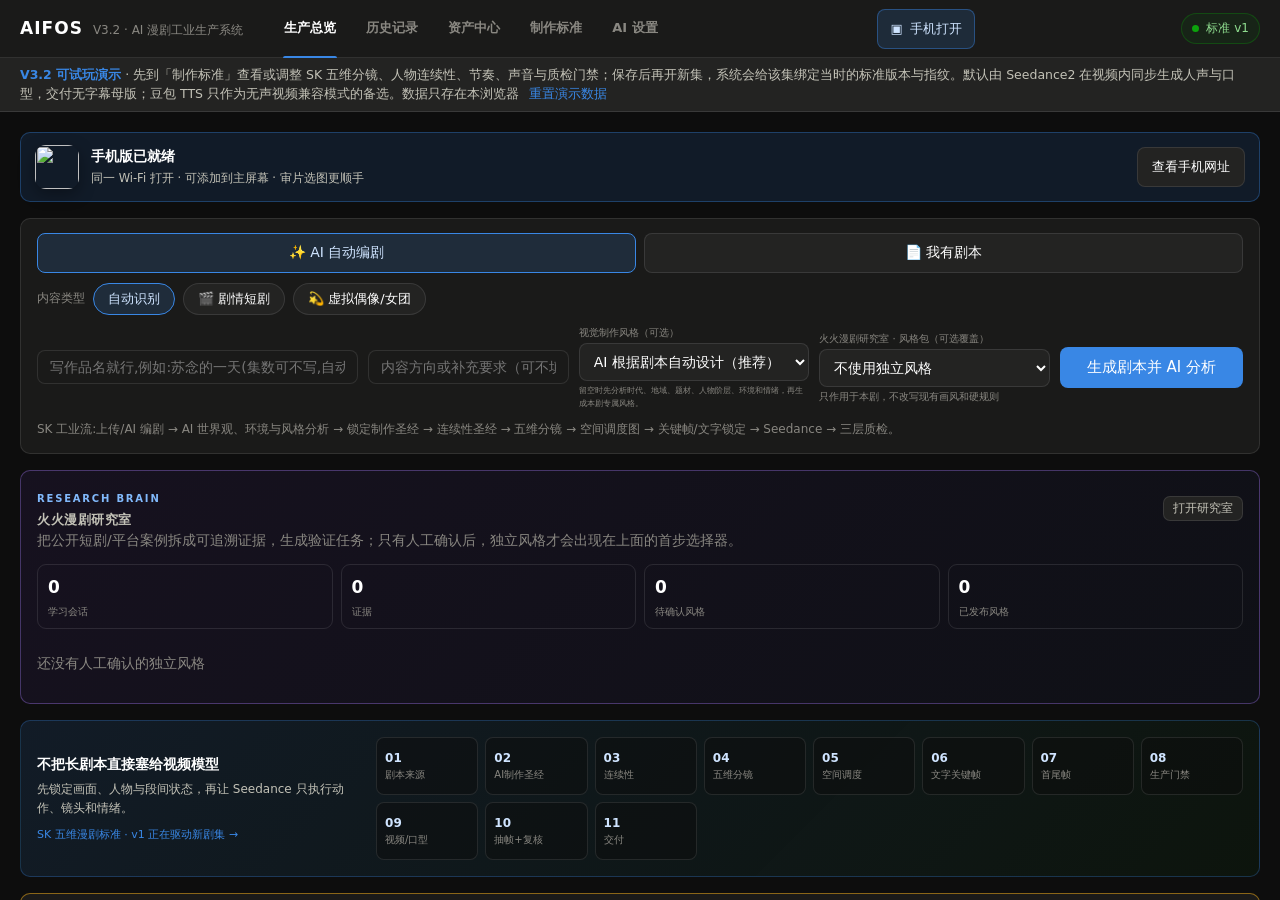
==== docs/index.html @ a2a51be8 "feat: add third Codex image channel" ====
<!DOCTYPE html>
<html lang="zh-CN">
<head>
<meta charset="utf-8">
<meta name="viewport" content="width=device-width, initial-scale=1">
<title>AIFOS V3.2 · AI 漫剧生产工作台演示</title>
<style>
/* AIFOS_DEMO_STYLE_START */
/* AIFOS V3.2 控制台 · 深色工作室主题
   色板:经 dataviz 校验的深色面板参考值
   surface #1a1a19 / page #0d0d0d / 主文字 #fff / 次要 #c3c2b7 / 弱化 #898781
   系列蓝(深色面)#3987e5;状态色 good/warning/serious/critical 固定,
   永远与图标或文字并用,不单靠颜色传义。 */

:root {
  color-scheme: dark;
  --page: #0d0d0d;
  --surface: #1a1a19;
  --surface-2: #232322;
  --surface-3: #2c2c2a;
  --ink: #ffffff;
  --ink-2: #c3c2b7;
  --ink-3: #898781;
  --hairline: rgba(255, 255, 255, 0.10);
  --grid: #2c2c2a;
  --accent: #3987e5;
  --accent-soft: rgba(57, 135, 229, 0.16);
  --good: #0ca30c;
  --warning: #fab219;
  --serious: #ec835a;
  --critical: #d03b3b;
  --radius: 10px;
  --font: system-ui, -apple-system, "Segoe UI", "PingFang SC",
          "Microsoft YaHei", sans-serif;
}

* { box-sizing: border-box; margin: 0; padding: 0; }
[hidden] { display: none !important; }
html, body { height: 100%; }
body {
  background: var(--page);
  color: var(--ink);
  font-family: var(--font);
  font-size: 14px;
  line-height: 1.55;
  display: flex;
  flex-direction: column;
}

a { color: var(--accent); text-decoration: none; }
a:hover { text-decoration: underline; }
button {
  font-family: inherit; font-size: 13px;
  background: var(--surface-2); color: var(--ink);
  border: 1px solid var(--hairline); border-radius: 8px;
  padding: 7px 14px; cursor: pointer;
}
button:hover { background: var(--surface-3); }
button.primary { background: var(--accent); border-color: transparent; }
button.primary:hover { filter: brightness(1.1); }
button:disabled { opacity: .5; cursor: not-allowed; }
input, select {
  font-family: inherit; font-size: 14px;
  background: var(--surface); color: var(--ink);
  border: 1px solid var(--hairline); border-radius: 8px;
  padding: 8px 12px;
}
input:focus { outline: 2px solid var(--accent-soft); border-color: var(--accent); }

/* ---- 顶栏 ---- */
#topbar {
  display: flex; align-items: center; justify-content: space-between;
  padding: 0 20px; height: 52px; flex: none;
  background: var(--surface);
  border-bottom: 1px solid var(--hairline);
}
.brand { display: flex; align-items: baseline; gap: 10px; color: var(--ink); }
.brand:hover { text-decoration: none; }
.brand-mark { font-weight: 700; font-size: 17px; letter-spacing: .06em; }
.brand-sub { color: var(--ink-3); font-size: 12px; }
#topbar-right { display: flex; gap: 10px; align-items: center; color: var(--ink-3); font-size: 12px; }

#app { flex: 1; min-height: 0; display: flex; flex-direction: column; }
.loading { padding: 48px; color: var(--ink-3); text-align: center; }

/* ---- 仪表盘 ---- */
.dash { padding: 20px; overflow-y: auto; display: grid; gap: 16px; }

.produce-bar {
  display: flex; gap: 10px; flex-wrap: wrap; align-items: center;
  background: var(--surface); border: 1px solid var(--hairline);
  border-radius: var(--radius); padding: 14px 16px;
}
.produce-bar input[name="sentence"] { flex: 2 1 320px; }
.produce-bar input[name="premise"] { flex: 1 1 200px; }
.style-field {
  flex: 1 1 230px; display: grid; gap: 3px; color: var(--ink-3);
  font-size: 10px;
}
.style-field select {
  width: 100%; min-height: 38px; padding: 8px 10px;
  color: var(--ink); background: var(--surface-2);
  border: 1px solid var(--hairline); border-radius: 8px;
}
.produce-bar textarea {
  width: 100%; font-family: inherit; font-size: 13px;
  background: var(--surface); color: var(--ink);
  border: 1px solid var(--hairline); border-radius: 8px;
  padding: 8px 12px; resize: vertical;
}
.produce-bar textarea:focus { outline: 2px solid var(--accent-soft); border-color: var(--accent); }

.series-import-tools {
  flex: 1 0 100%; display: grid;
  grid-template-columns: minmax(220px, 1.2fr) minmax(150px, .55fr) minmax(260px, 1fr);
  gap: 9px; align-items: center; padding: 11px;
  border: 1px solid rgba(89, 157, 255, .28); border-radius: 10px;
  background: rgba(45, 105, 190, .08);
}
.series-import-tools[hidden] { display: none; }
.series-file-picker, .series-start-field, .series-auto-field {
  display: flex; align-items: center; gap: 8px; min-height: 40px;
}
.series-file-picker {
  justify-content: center; border: 1px dashed rgba(120, 179, 255, .55);
  border-radius: 8px; color: #cfe4ff; cursor: pointer; font-weight: 700;
}
.series-file-picker:hover { background: rgba(89, 157, 255, .1); }
.series-file-picker input { position: absolute; width: 1px; height: 1px; opacity: 0; }
.series-start-field span { white-space: nowrap; color: var(--ink-2); font-size: 12px; }
.series-start-field input { min-width: 0; width: 100%; }
.series-auto-field { color: var(--ink-2); font-size: 12px; }
.series-auto-field input { width: auto; }
.series-import-tools > small { grid-column: 1 / -1; color: var(--ink-3); }

.series-queues { display: grid; gap: 12px; margin: 14px 0; }
.series-queue {
  border: 1px solid rgba(89, 157, 255, .24); border-radius: 14px;
  background: linear-gradient(135deg, rgba(31, 76, 137, .18), rgba(17, 20, 27, .96));
  padding: 16px; box-shadow: 0 12px 32px rgba(0, 0, 0, .18);
}
.series-queue-head { display: flex; justify-content: space-between; gap: 18px; align-items: start; }
.series-queue-head h2 { margin: 3px 0 4px; font-size: 18px; }
.series-queue-head p { margin: 0; color: var(--ink-2); font-size: 12px; }
.series-auto { color: var(--ink-2); font-size: 12px; display: flex; gap: 7px; align-items: center; }
.series-auto input { width: auto; }
.series-progress { height: 4px; margin: 13px 0; background: rgba(255,255,255,.08); border-radius: 9px; overflow: hidden; }
.series-progress i { display: block; height: 100%; background: linear-gradient(90deg, #438eea, #7cc7ff); }
.series-episode-strip { display: flex; gap: 8px; overflow-x: auto; padding: 2px 0 9px; }
.series-episode {
  min-width: 145px; max-width: 200px; padding: 9px 10px; border-radius: 9px;
  border: 1px solid rgba(255,255,255,.1); color: var(--ink); text-decoration: none;
  background: rgba(255,255,255,.035); display: grid; gap: 3px;
}
.series-episode span { overflow: hidden; text-overflow: ellipsis; white-space: nowrap; font-size: 12px; }
.series-episode small { color: var(--ink-3); font-size: 10px; }
.series-episode.active { border-color: rgba(78, 170, 255, .7); background: rgba(54, 131, 221, .17); }
.series-episode.done { border-color: rgba(69, 191, 118, .45); }
.series-episode.needs_attention { border-color: rgba(242, 102, 102, .62); }
.series-actions { display: flex; align-items: center; gap: 10px; flex-wrap: wrap; }
.button-link { display: inline-flex; align-items: center; text-decoration: none; }
.series-blocked { color: #ff9b9b; font-size: 12px; }

.series-preview-panel { width: min(980px, calc(100vw - 28px)); max-height: 92vh; }
.series-preview-summary { display: grid; grid-template-columns: repeat(3, 1fr); gap: 10px; margin: 12px 0; }
.series-preview-summary > div { padding: 12px; border: 1px solid var(--line); border-radius: 9px; display: grid; }
.series-preview-summary b { font-size: 20px; }
.series-preview-summary span { color: var(--ink-3); font-size: 11px; overflow: hidden; text-overflow: ellipsis; }
.series-preview-rule { color: var(--ink-2); background: rgba(52, 123, 212, .09); padding: 10px; border-radius: 8px; }
.series-import-error { color: #ffc1c1; background: rgba(190, 48, 48, .18); border: 1px solid rgba(240, 85, 85, .38); padding: 10px; border-radius: 8px; }
.series-preview-list { display: grid; gap: 8px; max-height: 48vh; overflow: auto; margin: 12px 0; }
.series-preview-item { border: 1px solid var(--line); border-radius: 9px; padding: 11px; }
.series-preview-item > div { display: flex; justify-content: space-between; gap: 10px; }
.series-preview-item p { color: var(--ink-2); margin: 7px 0; font-size: 12px; }
.series-preview-item small { color: var(--ink-3); }
.series-mode { font-size: 10px; border-radius: 99px; padding: 4px 8px; white-space: nowrap; }
.series-mode.script { color: #9fe2b8; background: rgba(44, 164, 92, .15); }
.series-mode.outline { color: #ffd69a; background: rgba(210, 133, 37, .14); }
.series-preview-actions { display: flex; justify-content: flex-end; gap: 9px; }

.queued-series-card { max-width: 820px; margin: 34px auto; padding: 28px; }
.queued-series-card h1 { margin: 8px 0; }
.queued-series-card > p { color: var(--ink-2); }
.queued-source-mode { padding: 11px; border-radius: 8px; background: rgba(50, 124, 211, .1); color: #cfe4ff; }
.queued-series-card blockquote { margin: 14px 0; padding: 13px; border-left: 3px solid var(--accent); color: var(--ink-2); background: rgba(255,255,255,.025); }
.produce-hint { width: 100%; color: var(--ink-3); font-size: 12px; }

.workflow-map {
  display: grid; grid-template-columns: minmax(220px, .75fr) 2fr; gap: 14px;
  background: linear-gradient(135deg, rgba(57, 135, 229, .12), rgba(12, 163, 12, .05));
  border: 1px solid rgba(57, 135, 229, .28); border-radius: var(--radius);
  padding: 16px;
}
.workflow-lead { display: grid; align-content: center; gap: 5px; }
.workflow-lead strong { font-size: 15px; }
.workflow-lead span { color: var(--ink-2); font-size: 12px; }
.workflow-lead a { font-size: 11px; margin-top: 3px; }
.workflow-steps { display: grid; grid-template-columns: repeat(8, minmax(78px, 1fr)); gap: 7px; }
.workflow-step {
  display: grid; align-content: center; min-height: 58px; padding: 8px;
  background: rgba(13, 13, 13, .5); border: 1px solid var(--hairline); border-radius: 8px;
}
.workflow-step b, .workflow-step em {
  color: #cfe4ff; font-size: 12px; font-style: normal; font-weight: 700;
}
.workflow-step span { color: var(--ink-3); font-size: 10px; }

.tiles { display: grid; grid-template-columns: repeat(auto-fit, minmax(150px, 1fr)); gap: 12px; }
.tile {
  background: var(--surface); border: 1px solid var(--hairline);
  border-radius: var(--radius); padding: 14px 16px;
}
.tile .label { color: var(--ink-3); font-size: 12px; }
.tile .value { font-size: 26px; font-weight: 650; margin-top: 2px; }
.tile .value small { font-size: 13px; color: var(--ink-3); font-weight: 400; }

.panel {
  background: var(--surface); border: 1px solid var(--hairline);
  border-radius: var(--radius); padding: 16px;
}
.panel h2 {
  font-size: 13px; font-weight: 600; color: var(--ink-2);
  margin-bottom: 12px; letter-spacing: .04em;
}
.grid-2 { display: grid; grid-template-columns: 1fr 1fr; gap: 16px; }
@media (max-width: 900px) { .grid-2 { grid-template-columns: 1fr; } }

table { width: 100%; border-collapse: collapse; font-variant-numeric: tabular-nums; }
th, td { text-align: left; padding: 8px 10px; border-bottom: 1px solid var(--grid); }
th { color: var(--ink-3); font-weight: 500; font-size: 12px; }
tr.clickable { cursor: pointer; }
tr.clickable:hover td { background: var(--surface-2); }
td.num, th.num { text-align: right; }

/* 状态徽章:颜色 + 文字,不单靠颜色 */
.chip {
  display: inline-flex; align-items: center; gap: 6px;
  font-size: 12px; padding: 2px 10px; border-radius: 999px;
  background: var(--surface-3); color: var(--ink-2);
  white-space: nowrap;
}
.chip::before { content: ""; width: 7px; height: 7px; border-radius: 50%; background: var(--ink-3); }
.chip.done { color: #7fd97f; } .chip.done::before { background: var(--good); }
.chip.running { color: #ffd77a; } .chip.running::before { background: var(--warning); animation: pulse 1.2s infinite; }
.chip.qc_failed { color: #ffb598; } .chip.qc_failed::before { background: var(--serious); }
.chip.failed { color: #ff9d9d; } .chip.failed::before { background: var(--critical); }
.chip.awaiting_confirm { color: #ffd77a; } .chip.awaiting_confirm::before { background: var(--warning); }
@keyframes pulse { 50% { opacity: .3; } }

/* 成本条:单色蓝阶(数量级编码) */
.bar-row { display: grid; grid-template-columns: 110px 1fr 74px; gap: 10px; align-items: center; padding: 4px 0; }
.bar-row .name { color: var(--ink-2); font-size: 12px; }
.bar-row .val { text-align: right; color: var(--ink-2); font-size: 12px; font-variant-numeric: tabular-nums; }
.bar-track { height: 14px; background: var(--surface-2); border-radius: 4px; overflow: hidden; }
.bar-fill { height: 100%; background: var(--accent); border-radius: 4px 4px 4px 4px; min-width: 2px; }

.asset-chips { display: flex; flex-wrap: wrap; gap: 8px; }
.asset-chips .chip { background: var(--surface-2); }

.log-list { max-height: 220px; overflow-y: auto; font-size: 12px; color: var(--ink-2); }
.log-list div { padding: 3px 0; border-bottom: 1px solid var(--grid); }
.log-list .lv-WARN { color: var(--warning); }
.log-list .lv-ERROR { color: var(--critical); }

.empty { color: var(--ink-3); padding: 12px 0; }

/* ---- 画布视图 ---- */
.canvas-view { flex: 1; min-height: 0; display: flex; flex-direction: column; }
.profile-strip {
  display: flex; align-items: center; gap: 8px; flex-wrap: wrap;
  padding: 8px 16px; background: rgba(57, 135, 229, .08);
  border-bottom: 1px solid rgba(57, 135, 229, .22); color: var(--ink-2); font-size: 12px;
}
.profile-strip strong { color: #cfe4ff; margin-right: 4px; }
.profile-strip span {
  padding: 2px 8px; border-radius: 999px; background: rgba(13, 13, 13, .46);
  border: 1px solid var(--hairline);
}
.canvas-toolbar {
  display: flex; align-items: center; gap: 12px; flex-wrap: wrap;
  padding: 10px 16px; background: var(--surface);
  border-bottom: 1px solid var(--hairline); flex: none;
}
.canvas-toolbar .title { font-weight: 650; font-size: 15px; }
.canvas-toolbar .spacer { flex: 1; }
.canvas-toolbar .hint { color: var(--ink-3); font-size: 12px; }
.zoom-group { display: flex; gap: 4px; }
.zoom-group button { padding: 5px 10px; font-size: 12px; }
.zoom-pct { min-width: 48px; text-align: center; color: var(--ink-2); font-size: 12px; align-self: center; }

.canvas-body {
  flex: 0 0 clamp(480px, calc(100dvh - 180px), 700px);
  height: clamp(480px, calc(100dvh - 180px), 700px);
  min-height: 0;
  display: flex;
}
#viewport {
  flex: 1; position: relative; overflow: hidden; cursor: grab;
  background-color: var(--page);
  background-image: radial-gradient(var(--grid) 1px, transparent 1px);
  background-size: 24px 24px;
  touch-action: none;
}
#viewport.panning { cursor: grabbing; }
#world { position: absolute; top: 0; left: 0; transform-origin: 0 0; }

.canvas-stage-nav {
  display: flex; align-items: center; gap: 7px; flex: none;
  padding: 8px 14px; overflow-x: auto; scrollbar-width: none;
  background: #101722; border-bottom: 1px solid rgba(95, 155, 255, .24);
}
.canvas-stage-nav[hidden] { display: none; }
.canvas-stage-nav::-webkit-scrollbar { display: none; }
.canvas-stage-nav-label {
  flex: 0 0 auto; align-self: stretch;
  display: flex; align-items: center; padding: 0 10px 0 14px;
  color: var(--ink-2); font-size: 11px; white-space: nowrap;
}
.canvas-stage-jump {
  flex: 0 0 auto; display: inline-flex; align-items: center; gap: 6px;
  min-height: 32px; padding: 5px 9px; border-color: var(--hairline);
  background: rgba(255,255,255,.025); color: var(--ink-2); font-size: 11px;
}
.canvas-stage-jump b { color: #8dbdff; font-size: 10px; }
.canvas-stage-jump span {
  min-width: 20px; padding: 1px 5px; border-radius: 999px;
  background: var(--surface-3); color: var(--ink-3); text-align: center;
}
.canvas-stage-jump.state-done { border-color: rgba(44,164,92,.38); color: #a6ebbd; }
.canvas-stage-jump.state-generating { border-color: rgba(250,178,25,.46); color: #ffe09a; }
.canvas-stage-jump.state-failed, .canvas-stage-jump.state-stopped {
  border-color: rgba(208,59,59,.44); color: #ffadad;
}

.canvas-flow-line {
  position: absolute; height: 2px; pointer-events: none;
  background: repeating-linear-gradient(90deg, rgba(95,155,255,.46) 0 10px,
    transparent 10px 18px);
}
.canvas-stage-board {
  position: absolute; width: 324px; overflow: hidden;
  background: #14181d; border: 1px solid var(--hairline);
  border-radius: 13px; box-shadow: 0 12px 30px rgba(0,0,0,.22);
  transition: border-color .16s, box-shadow .16s;
}
.canvas-stage-board::before {
  content: ""; position: absolute; left: -18px; top: 34px;
  width: 18px; height: 2px; background: rgba(95,155,255,.5);
}
.canvas-stage-board.state-done { border-color: rgba(44,164,92,.35); }
.canvas-stage-board.state-generating {
  border-color: rgba(250,178,25,.58); box-shadow: 0 0 0 2px rgba(250,178,25,.12),
    0 12px 30px rgba(0,0,0,.24);
}
.canvas-stage-board.state-failed, .canvas-stage-board.state-stopped {
  border-color: rgba(208,59,59,.52);
}
.canvas-stage-board.focused {
  border-color: #5f9bff; box-shadow: 0 0 0 3px rgba(95,155,255,.2),
    0 18px 40px rgba(0,0,0,.36);
}
.canvas-stage-board-head {
  position: relative; display: grid; grid-template-columns: 40px minmax(0,1fr) auto;
  align-items: center; gap: 9px; min-height: 68px; padding: 10px 12px;
  background: linear-gradient(135deg, rgba(57,135,229,.13), rgba(15,17,20,.5));
  border-bottom: 1px solid var(--hairline);
}
.canvas-stage-index {
  display: grid; place-items: center; width: 38px; height: 38px;
  border-radius: 10px; background: rgba(57,135,229,.16);
  color: #b8d6ff; font-weight: 750; font-size: 13px;
}
.canvas-stage-board-head h3 { margin: 0; color: var(--ink); font-size: 14px; }
.canvas-stage-board-head p {
  margin: 3px 0 0; color: var(--ink-3); font-size: 9.5px;
  white-space: nowrap; overflow: hidden; text-overflow: ellipsis;
}
.canvas-stage-state {
  padding: 3px 7px; border-radius: 999px; background: var(--surface-3);
  color: var(--ink-2); font-size: 9px; white-space: nowrap;
}
.state-done > .canvas-stage-board-head .canvas-stage-state { color: #9fe2b8; }
.state-generating > .canvas-stage-board-head .canvas-stage-state { color: #ffe09a; }
.state-failed > .canvas-stage-board-head .canvas-stage-state,
.state-stopped > .canvas-stage-board-head .canvas-stage-state { color: #ffadad; }
.canvas-stage-list { display: grid; }
.canvas-stage-item {
  width: 100%; min-height: 44px; display: grid;
  grid-template-columns: 34px minmax(0,1fr) auto; align-items: center; gap: 8px;
  margin: 0; padding: 5px 9px; border: 0; border-bottom: 1px solid var(--grid);
  border-radius: 0; background: transparent; color: inherit; text-align: left;
}
button.canvas-stage-item { cursor: pointer; }
button.canvas-stage-item:hover, button.canvas-stage-item:focus-visible {
  background: rgba(95,155,255,.09);
}
.canvas-stage-item:last-child { border-bottom: 0; }
.canvas-stage-item img, .canvas-stage-item-icon {
  width: 34px; height: 34px; border-radius: 6px; object-fit: cover;
  background: var(--surface-2);
}
.canvas-stage-item-icon {
  display: grid; place-items: center; color: var(--ink-3); font-size: 12px;
}
.canvas-stage-item-copy { min-width: 0; display: grid; gap: 2px; }
.canvas-stage-item-copy b {
  color: var(--ink); font-size: 10.5px; white-space: nowrap;
  overflow: hidden; text-overflow: ellipsis;
}
.canvas-stage-item-copy small {
  color: var(--ink-3); font-size: 8.5px; white-space: nowrap;
  overflow: hidden; text-overflow: ellipsis;
}
.canvas-stage-item-status {
  min-width: 42px; padding: 2px 5px; border-radius: 999px;
  background: var(--surface-3); color: var(--ink-3);
  font-size: 8px; text-align: center; white-space: nowrap;
}
.canvas-stage-item-status.status-done { color: #9fe2b8; }
.canvas-stage-item-status.status-generating { color: #ffe09a; }
.canvas-stage-item-status.status-failed,
.canvas-stage-item-status.status-stopped { color: #ffadad; }
.canvas-shot-zone-label {
  position: absolute; width: 320px; display: grid; gap: 3px;
  padding: 12px 14px; border-radius: 11px;
  background: rgba(57,135,229,.1); border: 1px solid rgba(57,135,229,.3);
}
.canvas-shot-zone-label b { color: #cfe4ff; font-size: 15px; }
.canvas-shot-zone-label span { color: var(--ink-3); font-size: 10px; }

.lane-label {
  position: absolute; width: 118px;
  color: var(--ink-2); font-size: 12px;
  padding: 8px 10px; background: var(--surface);
  border: 1px solid var(--hairline); border-radius: 8px;
}
.lane-label .loc { color: var(--ink); font-weight: 600; display: block; }

.shot-card {
  position: absolute; width: 220px;
  background: var(--surface); border: 1px solid var(--hairline);
  border-radius: var(--radius); overflow: hidden;
  cursor: pointer; user-select: none;
  transition: box-shadow .12s;
}
.shot-card:hover { box-shadow: 0 0 0 2px var(--accent-soft); }
.shot-card.selected { border-color: var(--accent); box-shadow: 0 0 0 2px var(--accent); }
.shot-card.qc-needs-human {
  border-color: rgba(208, 59, 59, .75);
  box-shadow: 0 0 0 2px rgba(208, 59, 59, .15);
}
.shot-card img { width: 100%; height: 124px; object-fit: cover; display: block; background: var(--surface-2); pointer-events: none; }
.shot-card .no-img { width: 100%; height: 124px; display: flex; align-items: center; justify-content: center; color: var(--ink-3); background: var(--surface-2); font-size: 12px; }
.shot-card .body { padding: 8px 10px 10px; }
.shot-card .head { display: flex; justify-content: space-between; align-items: baseline; }
.shot-card .sn { font-weight: 700; font-size: 13px; }
.shot-card .dur { color: var(--ink-3); font-size: 11px; font-variant-numeric: tabular-nums; }
.shot-card .desc {
  color: var(--ink-2); font-size: 12px; margin-top: 3px;
  display: -webkit-box; -webkit-line-clamp: 2; -webkit-box-orient: vertical; overflow: hidden;
  min-height: 2.9em;
}
.badges { display: flex; gap: 6px; margin-top: 7px; flex-wrap: wrap; }
.badge {
  font-size: 11px; padding: 1px 7px; border-radius: 5px;
  background: var(--surface-2); color: var(--ink-3);
  border: 1px solid var(--grid);
}
.badge.ok { color: #7fd97f; border-color: rgba(12,163,12,.35); }
.badge.miss { color: #ff9d9d; border-color: rgba(208,59,59,.4); }
.badge.qc { color: #ffb598; border-color: rgba(236,131,90,.4); }

/* 时间轴拆条 */
.timeline {
  display: flex; gap: 2px; padding: 8px 16px; flex: none;
  background: var(--surface); border-top: 1px solid var(--hairline);
  align-items: stretch; height: 46px;
}
.tl-seg {
  border-radius: 5px; background: var(--accent-soft);
  border: 1px solid rgba(57,135,229,.35);
  color: var(--ink-2); font-size: 11px;
  display: flex; align-items: center; justify-content: center;
  cursor: pointer; overflow: hidden; white-space: nowrap;
}
.tl-seg:hover { background: rgba(57,135,229,.3); }

/* 侧栏 */
#sidepanel {
  width: 360px; flex: none; overflow-y: auto;
  background: var(--surface); border-left: 1px solid var(--hairline);
  padding: 16px;
}
#sidepanel h3 { font-size: 15px; margin-bottom: 8px; }
#sidepanel h4 { font-size: 12px; color: var(--ink-3); margin: 14px 0 6px; font-weight: 600; letter-spacing: .04em; }
#sidepanel img.preview { width: 100%; border-radius: 8px; border: 1px solid var(--hairline); display: block; }
#sidepanel .thumbs { display: flex; gap: 8px; }
#sidepanel .thumbs figure { flex: 1; }
#sidepanel .thumbs img { width: 100%; border-radius: 6px; border: 1px solid var(--hairline); display: block; }
#sidepanel .thumbs figcaption { font-size: 11px; color: var(--ink-3); text-align: center; margin-top: 3px; }
#sidepanel .prompt {
  background: var(--surface-2); border-radius: 8px; padding: 10px;
  font-size: 12px; color: var(--ink-2); word-break: break-all;
}
#sidepanel ul.links { list-style: none; font-size: 13px; }
#sidepanel ul.links li { padding: 5px 0; border-bottom: 1px solid var(--grid); display: flex; justify-content: space-between; gap: 8px; }
#sidepanel ul.links li span:first-child { color: var(--ink-2); }
.issue { font-size: 12px; padding: 6px 8px; border-radius: 6px; margin-bottom: 6px; background: var(--surface-2); }
.issue.error { border-left: 3px solid var(--critical); }
.issue.warn { border-left: 3px solid var(--warning); }
.stage-list { list-style: none; }
.stage-list li {
  display: flex; justify-content: space-between; align-items: center;
  padding: 6px 0; border-bottom: 1px solid var(--grid); font-size: 13px;
}
.stage-list .cost { color: var(--ink-3); font-size: 12px; font-variant-numeric: tabular-nums; }
.dialogue { background: var(--surface-2); border-radius: 8px; padding: 10px; font-size: 13px; }
.dialogue b { color: var(--accent); }
.gate-list { display: grid; gap: 6px; }
.gate-item {
  display: flex; justify-content: space-between; gap: 8px;
  background: var(--surface-2); border-radius: 7px; padding: 7px 9px; font-size: 12px;
}
.gate-item.pass { border-left: 3px solid var(--good); }
.gate-item.fail { border-left: 3px solid var(--critical); }
.gate-item span { color: var(--ink-2); }
.contract-summary {
  display: grid; gap: 5px; background: rgba(57, 135, 229, .10);
  border: 1px solid rgba(57, 135, 229, .25); border-radius: 8px; padding: 10px;
  color: var(--ink-2); font-size: 12px;
}
.standard-snapshot {
  display: grid; gap: 5px; padding: 10px; border-radius: 8px;
  border: 1px solid rgba(57, 135, 229, .24); background: rgba(57, 135, 229, .08);
}
.standard-snapshot > div { display: flex; align-items: center; justify-content: space-between; gap: 8px; }
.standard-snapshot span, .standard-snapshot code, .standard-snapshot small { color: var(--ink-3); font-size: 10.5px; }
.qc-layers { display: grid; gap: 6px; }
.qc-layers div { background: var(--surface-2); border-radius: 7px; padding: 7px 9px; font-size: 12px; }
.review-link { display: inline-flex; margin-top: 8px; }
.state-box { display: grid; grid-template-columns: 1fr 1fr; gap: 7px; }
.state-box > div { background: var(--surface-2); border-radius: 7px; padding: 8px; font-size: 11px; }
.state-box b { display: block; color: var(--ink-3); margin-bottom: 3px; }
.dimension-list { display: grid; gap: 5px; }
.dimension-list li, .dimension-list > div {
  list-style: none; display: grid; grid-template-columns: 72px 1fr; gap: 7px;
  border-bottom: 1px solid var(--grid); padding: 5px 0; font-size: 12px;
}
.dialogue-part { margin-top: 5px; color: var(--ink-3); font-size: 11px; }
.dimension-list b { color: #cfe4ff; }
.dimension-list span { color: var(--ink-2); }
.text-contract {
  border-left: 3px solid var(--warning); background: rgba(250, 178, 25, .08);
  border-radius: 7px; padding: 8px 10px; color: var(--ink-2); font-size: 12px;
}

.titles-list { list-style: none; }
.titles-list li { padding: 5px 0; border-bottom: 1px solid var(--grid); font-size: 13px; }

@media (max-width: 860px) {
  #sidepanel { position: absolute; right: 0; top: 0; bottom: 0; z-index: 5; box-shadow: -8px 0 24px rgba(0,0,0,.5); }
}

/* 开工向导 */
.kind-tabs { display: flex; gap: 8px; width: 100%; align-items: center; flex-wrap: wrap; }
.kind-label { color: var(--ink-3); font-size: 12px; }
.kind-tab {
  padding: 6px 14px; font-size: 13px; border-radius: 999px;
  background: var(--surface-2); border: 1px solid var(--hairline);
}
.kind-tab.active { background: var(--accent-soft); border-color: var(--accent); color: #cfe4ff; }
.mode-tabs { display: flex; gap: 8px; width: 100%; }
.mode-tab {
  flex: 1; padding: 10px 14px; font-size: 14px;
  background: var(--surface-2); border: 1px solid var(--hairline);
}
.mode-tab.active { background: var(--accent-soft); border-color: var(--accent); color: #cfe4ff; }
.produce-bar button.primary { font-size: 15px; padding: 10px 26px; }

/* 制作进度条 */
.progress-card {
  background: var(--surface); border: 1px solid rgba(250, 178, 25, .4);
  border-radius: var(--radius); padding: 14px 16px;
}
.progress-text { font-size: 14px; margin-bottom: 10px; }
.progress-text span { color: var(--ink-2); margin-left: 10px; font-size: 13px; }
.progress-track { height: 10px; background: var(--surface-2); border-radius: 5px; overflow: hidden; }
.progress-fill {
  height: 100%; background: var(--warning); border-radius: 5px;
  transition: width .6s ease;
}

/* 剧场模式(影视站观感) */
#theater { flex: 1; min-width: 0; overflow-y: auto; overflow-x: hidden; }
.view-toggle button.active {
  background: var(--accent-soft); border-color: var(--accent); color: #cfe4ff;
}
.hero {
  position: relative; min-height: 320px;
  background-size: cover; background-position: center 20%;
  display: flex; align-items: flex-end;
}
.hero::after {
  content: ""; position: absolute; inset: 0;
  background: linear-gradient(180deg, rgba(13,13,13,.25) 0%,
    rgba(13,13,13,.55) 55%, var(--page) 96%);
}
.hero-content { position: relative; z-index: 1; padding: 30px 28px 22px; max-width: 720px; }
.hero-content h1 { font-size: 32px; letter-spacing: .02em; text-shadow: 0 2px 12px rgba(0,0,0,.6); }
.hero-meta { display: flex; gap: 8px; flex-wrap: wrap; margin: 10px 0; }
.hero-meta .chip { background: rgba(0,0,0,.45); }
.hero-logline {
  color: var(--ink-2); font-size: 14px; margin-bottom: 14px;
  display: -webkit-box; -webkit-line-clamp: 2; -webkit-box-orient: vertical; overflow: hidden;
}
.hero-actions { display: flex; gap: 10px; }
.hero-actions .primary { font-size: 15px; padding: 11px 26px; }
.button-link {
  display: inline-flex; align-items: center; justify-content: center;
  background: var(--surface-2); color: var(--ink); border: 1px solid var(--hairline);
  border-radius: 8px; padding: 9px 14px; font-size: 13px;
}
.button-link:hover { text-decoration: none; background: var(--surface-3); }
.cast-strip {
  display: flex; gap: 16px; padding: 14px 28px 4px; overflow-x: auto;
}
.cast-strip figure { margin: 0; text-align: center; flex: none; }
.cast-strip img {
  width: 64px; height: 64px; border-radius: 50%; object-fit: cover;
  border: 2px solid var(--hairline); display: block; margin: 0 auto;
  background: var(--surface-2);
}
.cast-strip figure:hover img { border-color: var(--accent); }
.cast-strip figcaption { font-size: 11px; color: var(--ink-2); margin-top: 4px; max-width: 72px; overflow: hidden; text-overflow: ellipsis; white-space: nowrap; }

/* 分镜头生产表：直播生产与完成后审阅共用同一份逐镜合同 */
.shot-production-section {
  min-width: 0; margin: 14px 0; background: var(--surface);
  border: 1px solid var(--hairline); border-radius: 12px; overflow: hidden;
}
#theater .shot-production-section { margin: 16px 28px 28px; }
.produce-main > .shot-production-section { margin-top: 0; }
.shot-production-heading {
  display: flex; align-items: center; gap: 14px; flex-wrap: wrap;
  padding: 14px 16px 10px; border-bottom: 1px solid var(--grid);
}
.shot-production-heading > div:first-child { flex: 1; min-width: 240px; }
.shot-production-heading h2 { font-size: 17px; margin: 0 0 3px; }
.shot-production-heading p { color: var(--ink-3); font-size: 11.5px; margin: 0; }
.shot-production-progress { display: flex; gap: 6px; flex-wrap: wrap; }
.shot-production-progress span {
  padding: 4px 8px; border: 1px solid var(--hairline); border-radius: 999px;
  background: var(--surface-2); color: var(--ink-2); font-size: 11px;
  font-variant-numeric: tabular-nums;
}
.shot-table-filter-label {
  display: flex; align-items: center; gap: 6px; color: var(--ink-3); font-size: 11px;
}
.shot-table-filter-label select { min-width: 132px; padding: 6px 28px 6px 9px; }
.shot-table-filter-summary {
  padding: 6px 16px; background: rgba(57, 135, 229, .06);
  color: var(--ink-3); font-size: 11px;
}
.shot-production-table-wrap {
  max-width: 100%; overflow: auto; min-height: 0; scrollbar-gutter: stable;
  -webkit-overflow-scrolling: touch;
}
.shot-production-table {
  width: 100%; min-width: 1390px; border-collapse: separate; border-spacing: 0;
  table-layout: fixed; font-size: 12px;
}
.shot-production-table caption {
  position: absolute; width: 1px; height: 1px; overflow: hidden;
  clip: rect(0 0 0 0); clip-path: inset(50%); white-space: nowrap;
}
.shot-production-table .col-sequence { width: 76px; }
.shot-production-table .col-duration { width: 92px; }
.shot-production-table .col-reference { width: 190px; }
.shot-production-table .col-frames { width: 192px; }
.shot-production-table .col-movement { width: 165px; }
.shot-production-table .col-description { width: 340px; }
.shot-production-table .col-sound { width: 235px; }
.shot-production-table .col-status { width: 150px; }
.shot-production-table th, .shot-production-table td {
  padding: 10px; vertical-align: top; border-right: 1px solid var(--grid);
  border-bottom: 1px solid var(--grid); overflow-wrap: anywhere;
}
.shot-production-table thead th {
  position: sticky; top: 0; z-index: 5; background: #202020;
  color: #d7e8ff; font-size: 11.5px; text-align: left;
}
.shot-production-table thead th:first-child { left: 0; z-index: 7; }
.storyboard-scene-row th {
  padding: 8px 12px; background: #191919; color: var(--ink);
  font-size: 12px; text-align: left; letter-spacing: .02em;
}
.storyboard-scene-row th span { color: var(--ink-3); font-weight: 400; margin-left: 8px; }
.storyboard-table-row { background: var(--surface); transition: background .12s; }
.storyboard-table-row:hover { background: rgba(57, 135, 229, .06); }
.storyboard-table-row.selected { background: rgba(57, 135, 229, .13); }
.storyboard-table-row.qc-needs-human { background: rgba(90, 22, 22, .14); }
.storyboard-table-row.qc-needs-human .storyboard-sequence {
  border-left-color: var(--critical);
}
.storyboard-table-row.qc-needs-human .storyboard-reference .storyboard-media-button {
  border-color: rgba(208, 59, 59, .72);
  box-shadow: 0 0 0 1px rgba(208, 59, 59, .18);
}
.storyboard-table-row:focus-visible { outline: 2px solid var(--accent); outline-offset: -2px; }
.storyboard-table-row[hidden], .storyboard-scene-row[hidden] { display: none !important; }
.storyboard-sequence {
  position: sticky; left: 0; z-index: 2; background: inherit; text-align: left;
  border-left: 3px solid transparent;
}
.storyboard-table-row.selected .storyboard-sequence { border-left-color: var(--accent); }
.storyboard-sequence b { display: block; color: #fff; font-size: 14px; }
.storyboard-sequence span { display: block; color: #cfe4ff; font-size: 10.5px; margin-top: 2px; }
.storyboard-sequence small { display: block; color: var(--ink-3); font-size: 9.5px; margin-top: 5px; }
.storyboard-duration b {
  display: block; font-size: 14px; color: #fff; font-variant-numeric: tabular-nums;
}
.storyboard-duration span { display: block; margin-top: 5px; color: var(--ink-3); font-size: 10px; }
.storyboard-media-button {
  display: block; width: 100%; padding: 0; overflow: hidden; position: relative;
  border: 1px solid var(--hairline); border-radius: 7px; background: #111;
  cursor: zoom-in;
}
.storyboard-media-button img {
  display: block; width: 100%; aspect-ratio: 9 / 16; object-fit: cover;
}
.shot-production-section.landscape .storyboard-media-button img { aspect-ratio: 16 / 9; }
.storyboard-media-button span {
  position: absolute; left: 4px; bottom: 4px; padding: 2px 5px;
  border-radius: 4px; background: rgba(0, 0, 0, .72); color: #fff; font-size: 9px;
}
.storyboard-media-empty {
  min-height: 118px; display: flex; flex-direction: column; align-items: center;
  justify-content: center; gap: 4px; border: 1px dashed var(--hairline);
  border-radius: 7px; background: var(--surface-2); color: var(--ink-3); text-align: center;
}
.storyboard-media-empty span { font-size: 10px; }
.storyboard-media-empty b { font-size: 10.5px; color: var(--ink-2); }
.storyboard-media-empty.state-generating { border-color: rgba(250, 178, 25, .55); }
.storyboard-media-empty.state-failed { border-color: rgba(208, 59, 59, .65); }
.shot-inline-revision { display: grid; gap: 6px; margin-top: 7px; }
.shot-revision-toggle {
  width: 100%; padding: 6px 8px; border: 1px solid rgba(57, 135, 229, .5);
  border-radius: 7px; background: var(--surface-2); color: #cfe4ff;
  font-size: 10.5px; text-align: center; cursor: pointer; list-style: none;
}
.shot-revision-toggle::-webkit-details-marker { display: none; }
.shot-inline-revision[open] .shot-revision-toggle {
  background: var(--accent-soft); border-color: var(--accent);
}
.shot-inline-revision:not([open]) .shot-revision-form { display: none; }
.shot-revision-form { display: grid; gap: 6px; }
.shot-revision-form textarea {
  width: 100%; min-width: 0; resize: vertical; box-sizing: border-box;
  padding: 7px; border: 1px solid var(--hairline); border-radius: 7px;
  background: var(--surface-2); color: var(--ink); font: inherit; line-height: 1.45;
}
.shot-revision-form select { width: 100%; min-width: 0; }
.shot-revision-actions { display: grid; grid-template-columns: 1fr; gap: 5px; }
.shot-revision-actions button { width: 100%; padding: 6px; font-size: 10.5px; }
.shot-revision-form > small, .shot-inline-revision-note {
  display: block; color: var(--ink-3); font-size: 9px; line-height: 1.45;
}
.storyboard-frame-pair { display: grid; grid-template-columns: repeat(2, minmax(0, 1fr)); gap: 6px; }
.storyboard-frame-item { min-width: 0; }
.storyboard-frame-item .frame-inline-revision { margin-top: 5px; }
.storyboard-frame-pair .storyboard-media-empty { min-height: 110px; }
#sidepanel .editable-frame-thumbs { align-items: start; }
#sidepanel .editable-frame-thumbs figure { min-width: 0; }
#sidepanel .editable-frame-thumbs .shot-revision-form {
  padding: 7px; border: 1px solid var(--hairline); border-radius: 7px;
  background: var(--surface-1);
}
.storyboard-camera { display: grid; gap: 5px; }
.storyboard-camera b { color: #cfe4ff; font-size: 13px; }
.storyboard-camera span { color: var(--ink-2); }
.storyboard-camera small { color: var(--ink-3); line-height: 1.45; }
.storyboard-description > p { color: var(--ink); line-height: 1.55; margin: 0 0 8px; }
.storyboard-cast { display: flex; align-items: center; gap: 5px; flex-wrap: wrap; }
.storyboard-cast > span {
  border: 1px solid rgba(57, 135, 229, .28); border-radius: 999px;
  padding: 2px 6px; color: #cfe4ff; background: rgba(57, 135, 229, .08); font-size: 10px;
}
.storyboard-cast small { width: 100%; color: var(--ink-3); font-size: 9.5px; }
.storyboard-cast.mismatch small { color: var(--critical); }
.storyboard-inner-persona {
  display: flex; align-items: center; gap: 5px; flex-wrap: wrap; margin-top: 6px;
}
.storyboard-inner-persona > span {
  padding: 2px 7px; border: 1px solid #8e6bc6; border-radius: 999px;
  background: rgba(100, 68, 150, .16); color: #d9c4ff; font-size: 10px;
}
.storyboard-inner-persona small {
  width: 100%; color: #b79bdc; font-size: 9.5px;
}
.storyboard-description details { margin-top: 8px; color: var(--ink-3); font-size: 10.5px; }
.storyboard-description summary { color: var(--accent); cursor: pointer; }
.storyboard-description details div { margin-top: 5px; line-height: 1.45; }
.storyboard-sound { display: grid; gap: 7px; }
.storyboard-dialogue { padding: 7px; border-radius: 7px; background: var(--surface-2); }
.storyboard-dialogue b { display: block; color: var(--accent); font-size: 10.5px; }
.storyboard-dialogue span { display: block; margin-top: 3px; color: var(--ink); line-height: 1.45; }
.storyboard-no-dialogue { color: var(--ink-3); }
.storyboard-sound dl { display: grid; gap: 4px; margin: 0; }
.storyboard-sound dl > div { display: grid; grid-template-columns: 34px 1fr; gap: 5px; }
.storyboard-sound dt { color: var(--ink-3); }
.storyboard-sound dd { color: var(--ink-2); margin: 0; line-height: 1.4; }
.storyboard-status-stack { display: grid; gap: 5px; }
.storyboard-status {
  display: inline-flex; width: fit-content; max-width: 100%; padding: 2px 6px;
  border: 1px solid var(--grid); border-radius: 5px; color: var(--ink-3); font-size: 10px;
}
.storyboard-status.state-done, .storyboard-status.state-reused {
  color: #8de18d; border-color: rgba(12, 163, 12, .35);
}
.storyboard-status.state-generating {
  color: #ffd36a; border-color: rgba(250, 178, 25, .4);
}
.storyboard-status.state-retrying {
  color: #ffd36a; border-color: rgba(250, 178, 25, .4);
}
.storyboard-status.state-awaiting_human {
  color: #ff9d9d; border-color: rgba(208, 59, 59, .55);
}
.storyboard-status.state-failed { color: #ff9d9d; border-color: rgba(208, 59, 59, .45); }
.storyboard-status-stack button { width: 100%; padding: 6px 7px; font-size: 10.5px; }
.asset-production-details {
  margin: 0 0 14px; border: 1px solid var(--hairline); border-radius: 10px;
  background: var(--surface); overflow: hidden;
}
.asset-production-details > summary {
  padding: 11px 14px; cursor: pointer; color: #cfe4ff; font-size: 12px;
}
.asset-production-details > .plan-board { margin: 0; border: 0; border-top: 1px solid var(--grid); }

/* ---------- 全流程生产表：对象、参考图、产物、状态和干预入口 ---------- */
.production-ledger {
  min-width: 0; margin: 0 0 14px; background: var(--surface);
  border: 1px solid var(--hairline); border-radius: 12px; overflow: hidden;
}
.produce-main > .production-ledger { margin-top: 0; }
#theater .production-ledger { margin: 16px 28px 14px; }
.production-ledger-heading {
  display: flex; align-items: flex-start; justify-content: space-between;
  gap: 12px; padding: 14px 16px 10px; border-bottom: 1px solid var(--grid);
}
.production-ledger-heading h2 { margin: 0 0 3px; font-size: 17px; }
.production-ledger-heading p { margin: 0; color: var(--ink-3); font-size: 11.5px; }
.production-ledger-current {
  flex: none; padding: 5px 9px; border: 1px solid rgba(250, 178, 25, .4);
  border-radius: 999px; background: rgba(250, 178, 25, .1);
  color: #ffd77a; font-size: 11px; white-space: nowrap;
}
.production-ledger-current b { color: #fff0b7; }
.production-progress-panel {
  margin: 10px 16px 4px; border: 1px solid var(--hairline);
  border-radius: 10px; overflow: hidden; background: rgba(9, 12, 16, .48);
}
.production-progress-panel.is-active {
  border-color: rgba(250, 178, 25, .48);
  box-shadow: inset 3px 0 0 rgba(250, 178, 25, .72);
}
.production-progress-panel.is-idle {
  border-color: rgba(102, 121, 143, .38);
  box-shadow: inset 3px 0 0 rgba(102, 121, 143, .55);
}
.production-guidance-hero {
  display: flex; align-items: center; justify-content: space-between;
  gap: 16px; padding: 14px 16px 12px;
  border-bottom: 1px solid var(--grid);
  background: linear-gradient(110deg, rgba(57, 135, 229, .1), transparent 58%);
}
.production-guidance-hero .production-progress-state b {
  font-size: 18px; line-height: 1.25;
}
.production-guidance-hero .production-progress-state small {
  color: #9fcaff; font-weight: 650; letter-spacing: .02em;
}
.production-guidance-channel {
  flex: none; display: grid; gap: 3px; min-width: 104px; padding: 8px 11px;
  border: 1px solid var(--hairline); border-radius: 8px;
  background: rgba(0, 0, 0, .18); text-align: right;
}
.production-guidance-channel small { color: var(--ink-3); font-size: 9.5px; }
.production-guidance-channel b {
  color: #dcecff; font-size: 12px; font-variant-numeric: tabular-nums;
}
.production-guidance-reason {
  display: grid; grid-template-columns: 118px minmax(0, 1fr);
  gap: 12px; align-items: start; padding: 11px 16px;
  border-bottom: 1px solid var(--grid); background: rgba(250, 178, 25, .045);
}
.production-guidance-reason b { color: #ffd77a; font-size: 11px; }
.production-guidance-reason p {
  margin: 0; color: var(--ink-2); font-size: 11px; line-height: 1.55;
}
.production-stage-chain {
  display: grid; grid-template-columns: repeat(5, minmax(90px, 1fr));
  margin: 0; padding: 13px 16px; list-style: none;
  border-bottom: 1px solid var(--grid);
}
.production-stage-chain li {
  position: relative; display: grid; grid-template-columns: 25px minmax(0, 1fr);
  gap: 7px; align-items: center; min-width: 0; padding-right: 24px;
}
.production-stage-chain li:last-child { padding-right: 0; }
.production-stage-icon {
  display: grid; place-items: center; width: 24px; height: 24px;
  border: 1px solid var(--hairline); border-radius: 50%;
  background: var(--surface-2); color: var(--ink-3); font-size: 10px; font-weight: 800;
}
.production-stage-chain li > div { display: grid; min-width: 0; gap: 2px; }
.production-stage-chain b {
  overflow: hidden; color: var(--ink-2); font-size: 10.5px;
  text-overflow: ellipsis; white-space: nowrap;
}
.production-stage-chain small {
  color: var(--ink-3); font-size: 9px; font-variant-numeric: tabular-nums;
}
.production-stage-arrow {
  position: absolute; right: 7px; color: #556579; font-style: normal; font-size: 13px;
}
.production-stage-chain .stage-complete .production-stage-icon {
  border-color: rgba(48, 184, 112, .45); background: rgba(48, 184, 112, .12);
  color: #8de1ae;
}
.production-stage-chain .stage-active .production-stage-icon {
  border-color: rgba(250, 178, 25, .58); background: rgba(250, 178, 25, .12);
  color: #ffd77a; box-shadow: 0 0 0 3px rgba(250, 178, 25, .07);
}
.production-stage-chain .stage-attention .production-stage-icon {
  border-color: rgba(208, 59, 59, .62); background: rgba(208, 59, 59, .15);
  color: #ff9d9d;
}
.production-stage-chain .stage-blocked { opacity: .62; }
.production-stage-note {
  display: flex; gap: 9px; align-items: baseline; padding: 8px 16px;
  border-bottom: 1px solid var(--grid); background: rgba(102, 121, 143, .055);
  color: var(--ink-3); font-size: 9.5px; line-height: 1.45;
}
.production-stage-note b { flex: none; color: #b5c6da; }
.production-guidance-next {
  display: grid; grid-template-columns: minmax(150px, .65fr) minmax(260px, 1.35fr);
  gap: 10px 16px; align-items: center; padding: 13px 16px;
  border-bottom: 1px solid var(--grid); background: rgba(57, 135, 229, .055);
}
.production-guidance-next > div:first-child { display: grid; gap: 3px; }
.production-guidance-next > div:first-child small {
  color: #9fcaff; font-size: 9.5px; font-weight: 650;
}
.production-guidance-next > div:first-child b { color: #fff; font-size: 12px; }
.production-guidance-actions { display: flex; justify-content: flex-end; gap: 8px; }
.production-guidance-actions button {
  min-height: 38px; padding: 8px 12px; font-size: 11px; white-space: normal;
}
.production-guidance-actions .guidance-issue-action {
  border-color: rgba(208, 59, 59, .55); background: rgba(90, 22, 22, .25);
  color: #ffb4b4;
}
.production-guidance-safety {
  grid-column: 1 / -1; color: var(--ink-3); font-size: 9.5px; text-align: right;
}
.production-progress-head {
  display: grid; grid-template-columns: minmax(0, 1fr) minmax(210px, 30%);
  gap: 16px; align-items: center; padding: 12px;
  border-bottom: 1px solid var(--grid);
}
.production-progress-state {
  display: flex; align-items: center; gap: 10px; min-width: 0;
}
.production-progress-state > div { display: grid; gap: 3px; min-width: 0; }
.production-progress-state b { color: #fff; font-size: 14px; }
.production-progress-state small {
  color: var(--ink-3); font-size: 10.5px; line-height: 1.45;
}
.production-progress-dot {
  width: 10px; height: 10px; flex: none; border-radius: 50%;
  background: #66798f;
}
.production-progress-dot.active {
  background: var(--warning); animation: pulse 1.2s infinite;
  box-shadow: 0 0 0 4px rgba(250, 178, 25, .1);
}
.production-progress-overall { display: grid; gap: 6px; }
.production-progress-overall > span {
  display: flex; justify-content: space-between; gap: 8px;
  color: var(--ink-3); font-size: 10.5px;
}
.production-progress-overall b {
  color: var(--ink); font-variant-numeric: tabular-nums;
}
.production-progress-track {
  height: 7px; border-radius: 999px; overflow: hidden;
  background: rgba(255, 255, 255, .07);
}
.production-progress-track i {
  display: block; height: 100%; min-width: 0; border-radius: inherit;
  background: linear-gradient(90deg, #3987e5, #5ec7ff);
}
.production-progress-kpis {
  display: grid; grid-template-columns: 1.25fr repeat(4, minmax(100px, 1fr));
  border-bottom: 1px solid var(--grid);
}
.production-progress-kpis > span {
  display: grid; gap: 4px; min-width: 0; padding: 10px 12px;
  border-right: 1px solid var(--grid);
}
.production-progress-kpis > span:last-child { border-right: 0; }
.production-progress-kpis small { color: var(--ink-3); font-size: 9.5px; }
.production-progress-kpis b {
  color: #dcecff; font-size: 12px; font-variant-numeric: tabular-nums;
  overflow: hidden; text-overflow: ellipsis; white-space: nowrap;
}
.production-progress-kpis .has-failure b { color: #ff9d9d; }
.production-progress-active {
  display: grid; gap: 8px; padding: 10px 12px;
}
.production-progress-active > b { color: #cfe4ff; font-size: 10.5px; }
.production-progress-active-list {
  display: grid; grid-template-columns: repeat(auto-fit, minmax(190px, 1fr));
  gap: 7px;
}
.production-progress-active-item {
  display: grid; grid-template-columns: auto minmax(0, 1fr);
  gap: 3px 7px; align-items: center; min-width: 0; padding: 8px 9px;
  text-align: left; border: 1px solid rgba(250, 178, 25, .35);
  border-radius: 8px; background: rgba(250, 178, 25, .06); cursor: pointer;
}
.production-progress-active-item:hover {
  border-color: var(--warning); background: rgba(250, 178, 25, .11);
}
.production-progress-active-item.retrying {
  border-color: rgba(57, 135, 229, .5); background: rgba(57, 135, 229, .08);
}
.production-progress-active-item > span {
  grid-row: 1 / 3; align-self: stretch; display: grid; place-items: center;
  padding-right: 7px; border-right: 1px solid var(--grid);
  color: #ffd77a; font-size: 9.5px; white-space: nowrap;
}
.production-progress-active-item.retrying > span { color: #9fcaff; }
.production-progress-active-item b {
  min-width: 0; color: #fff; font-size: 11px;
  overflow: hidden; text-overflow: ellipsis; white-space: nowrap;
}
.production-progress-active-item small {
  min-width: 0; color: var(--ink-3); font-size: 9.5px;
  overflow: hidden; text-overflow: ellipsis; white-space: nowrap;
}
.production-progress-idle-copy { color: var(--ink-3); font-size: 10.5px; }
.production-progress-categories {
  padding: 0 12px 10px; color: var(--ink-3); font-size: 10.5px;
}
.production-progress-categories summary { cursor: pointer; color: #9fcaff; }
.production-progress-categories > div {
  display: grid; grid-template-columns: repeat(auto-fit, minmax(180px, 1fr));
  gap: 6px; margin-top: 8px;
}
.production-progress-categories span {
  display: grid; gap: 3px; padding: 7px 8px;
  border: 1px solid var(--grid); border-radius: 6px; background: var(--surface-2);
}
.production-progress-categories b { color: var(--ink-2); font-size: 10.5px; }
.production-progress-categories small {
  color: var(--ink-3); font-size: 9.5px; font-variant-numeric: tabular-nums;
}
.production-ledger-summary {
  display: flex; gap: 6px; flex-wrap: wrap; padding: 10px 16px 4px;
}
.production-ledger-video-stop {
  display: grid; gap: 4px; margin: 10px 16px 0; padding: 10px 12px;
  border: 1px solid rgba(208, 59, 59, .55); border-radius: 8px;
  background: rgba(90, 22, 22, .22); color: #ffd4d4; font-size: 11px;
}
.production-ledger-video-stop b { color: #ff9d9d; }
.production-ledger-video-stop small { color: #ffc0c0; }
.image-failure-panel {
  margin: 10px 16px 0; padding: 12px; border: 1px solid rgba(208, 59, 59, .58);
  border-radius: 10px; background: rgba(90, 22, 22, .22);
}
.image-failure-heading {
  display: flex; align-items: flex-start; justify-content: space-between;
  gap: 14px; margin-bottom: 10px;
}
.image-failure-heading > div { display: grid; gap: 3px; min-width: 0; }
.image-failure-heading b { color: #ffabab; font-size: 13px; }
.image-failure-heading span, .image-failure-heading small {
  color: #ffcaca; font-size: 10.5px; line-height: 1.5;
}
.image-failure-actions { display: flex !important; align-items: center; gap: 8px; flex-wrap: wrap; }
.image-failure-batch {
  padding: 5px 9px; border: 1px solid rgba(250, 178, 25, .5);
  border-radius: 7px; background: rgba(250, 178, 25, .12);
  color: #ffd77a; cursor: pointer; white-space: nowrap;
}
.image-failure-heading > small { flex: none; max-width: 270px; text-align: right; }
.image-failure-list { display: grid; gap: 8px; }
.image-failure-item {
  display: grid; grid-template-columns: 66px minmax(0, 1fr) auto auto;
  gap: 10px; align-items: center; padding: 8px;
  border: 1px solid rgba(208, 59, 59, .3); border-radius: 8px;
  background: rgba(12, 12, 12, .35);
}
.image-failure-preview {
  width: 66px; height: 82px; padding: 0; overflow: hidden; cursor: zoom-in;
  border: 1px solid rgba(208, 59, 59, .55); border-radius: 6px; background: #090909;
}
.image-failure-preview img { width: 100%; height: 100%; object-fit: cover; display: block; }
.image-failure-no-preview {
  width: 66px; height: 82px; display: grid; place-items: center;
  border: 1px dashed rgba(208, 59, 59, .45); border-radius: 6px;
  color: #ffb5b5; font-size: 10px;
}
.image-failure-copy { display: grid; gap: 3px; min-width: 0; }
.image-failure-copy b { color: #fff; font-size: 12px; }
.image-failure-copy span { color: #ffd1d1; font-size: 11px; line-height: 1.5; }
.image-failure-copy small { color: #ffabab; font-size: 10px; }
.image-failure-jump { min-height: 36px; white-space: nowrap; }
.image-failure-pass {
  min-height: 36px; padding: 6px 9px; white-space: nowrap; cursor: pointer;
  border: 1px solid rgba(250, 178, 25, .5); border-radius: 7px;
  background: rgba(250, 178, 25, .12); color: #ffd77a;
}
.generation-failure-panel { gap: 10px; }
.generation-failure-heading {
  display: flex; align-items: flex-start; justify-content: space-between; gap: 14px;
}
.generation-failure-heading > div { display: grid; gap: 3px; min-width: 0; }
.generation-failure-heading b { color: #ffabab; font-size: 13px; }
.generation-failure-heading span,
.generation-failure-heading small { color: #ffcaca; font-size: 10.5px; line-height: 1.5; }
.generation-failure-heading > small { flex: none; max-width: 260px; text-align: right; }
.generation-issue-list { display: grid; gap: 8px; }
.video-failure-item {
  padding: 9px; border: 1px solid rgba(208, 59, 59, .3);
  border-radius: 8px; background: rgba(12, 12, 12, .35);
}
.generation-issue-card-main {
  display: grid; grid-template-columns: 42px minmax(0, 1fr) auto;
  gap: 10px; align-items: center;
}
.generation-issue-kind {
  width: 42px; height: 42px; display: grid; place-items: center;
  border: 1px solid rgba(208, 59, 59, .45); border-radius: 8px;
  background: rgba(208, 59, 59, .1); font-size: 19px;
}
.generation-issue-copy { display: grid; gap: 3px; min-width: 0; }
.generation-issue-copy b { color: #fff; font-size: 12px; }
.generation-issue-copy span { color: #ffd1d1; font-size: 11px; line-height: 1.5; }
.generation-issue-copy small { color: #ffabab; font-size: 10px; }
.generation-issue-action { min-height: 38px; white-space: nowrap; }
.generation-diagnosis {
  grid-column: 1 / -1; min-width: 0; margin-top: 2px;
  border: 1px solid rgba(114, 172, 239, .28); border-radius: 8px;
  background: rgba(16, 32, 52, .42); color: var(--ink-2);
}
.generation-diagnosis > summary {
  min-height: 38px; display: grid; grid-template-columns: auto minmax(0, 1fr);
  align-items: center; gap: 9px; padding: 7px 10px; cursor: pointer;
  list-style: none; color: #beddff;
}
.generation-diagnosis > summary::-webkit-details-marker { display: none; }
.generation-diagnosis > summary::before {
  content: "＋"; width: 18px; height: 18px; display: grid; place-items: center;
  grid-column: 1; grid-row: 1 / span 2; border: 1px solid rgba(114, 172, 239, .4);
  border-radius: 50%; color: #a9d2ff; font-size: 12px; line-height: 1;
}
.generation-diagnosis[open] > summary::before { content: "−"; }
.generation-diagnosis > summary span {
  grid-column: 2; color: #d8ebff; font-size: 11px; font-weight: 700;
}
.generation-diagnosis > summary small {
  grid-column: 2; min-width: 0; overflow: hidden; color: #8eadd0;
  font-size: 9.5px; text-overflow: ellipsis; white-space: nowrap;
}
.generation-diagnosis[open] > summary {
  border-bottom: 1px solid rgba(114, 172, 239, .22);
}
.generation-diagnosis-grid {
  display: grid; grid-template-columns: repeat(2, minmax(0, 1fr));
  gap: 8px; padding: 9px;
}
.generation-diagnosis-section {
  min-width: 0; padding: 9px; border: 1px solid rgba(114, 172, 239, .18);
  border-radius: 7px; background: rgba(5, 14, 25, .45);
}
.generation-diagnosis-section.visual { grid-column: 1 / -1; }
.generation-diagnosis-section h4 {
  margin: 0 0 7px; color: #beddff; font-size: 10.5px; letter-spacing: .03em;
}
.generation-diagnosis-section p,
.generation-diagnosis-section span {
  overflow-wrap: anywhere; color: #c5d2e2; font-size: 10px; line-height: 1.55;
}
.generation-diagnosis-section ul {
  display: grid; gap: 4px; margin: 0; padding-left: 17px;
  color: #c5d2e2; font-size: 10px; line-height: 1.5;
}
.generation-diagnosis-section li::marker { color: #72acef; }
.generation-diagnosis-section dl { display: grid; gap: 6px; margin: 0; }
.generation-diagnosis-section dl > div {
  display: grid; grid-template-columns: minmax(76px, .35fr) minmax(0, 1fr);
  gap: 7px; align-items: start;
}
.generation-diagnosis-section dt {
  color: #7898ba; font-size: 9.5px; line-height: 1.55;
}
.generation-diagnosis-section dd { min-width: 0; margin: 0; }
.generation-diagnosis-section dd dl {
  padding-left: 7px; border-left: 1px solid rgba(114, 172, 239, .22);
}
.generation-diagnosis-empty { margin: 0; color: #6f8298 !important; }
.generation-diagnosis-status {
  display: inline-flex; width: fit-content; padding: 2px 6px;
  border: 1px solid rgba(114, 172, 239, .32); border-radius: 999px;
  background: rgba(114, 172, 239, .1); color: #beddff !important;
}
.generation-diagnosis-status.state-conflicting,
.generation-diagnosis-status.state-blocked,
.generation-diagnosis-status.state-stop {
  border-color: rgba(208, 59, 59, .45); background: rgba(208, 59, 59, .12);
  color: #ffbaba !important;
}
.generation-diagnosis-status.state-needs_patch,
.generation-diagnosis-status.state-needs_adjustment,
.generation-diagnosis-status.state-retry,
.generation-diagnosis-status.state-retry_with_changes {
  border-color: rgba(250, 178, 25, .45); background: rgba(250, 178, 25, .1);
  color: #ffda82 !important;
}
.generation-diagnosis-boolean.yes { color: #8de18d !important; }
.generation-diagnosis-boolean.no { color: #ffabab !important; }
.production-ledger-stage {
  padding: 4px 8px; border: 1px solid var(--hairline); border-radius: 999px;
  background: var(--surface-2); color: var(--ink-3); font-size: 10.5px;
  font-variant-numeric: tabular-nums;
}
.production-ledger-stage b { margin-left: 3px; color: var(--ink-2); }
.production-ledger-stage.done { color: #8de18d; border-color: rgba(12, 163, 12, .35); }
.production-ledger-stage.done b { color: #a8eca8; }
.production-ledger-stage.running { color: #ffd36a; border-color: rgba(250, 178, 25, .4); }
.production-ledger-controls {
  display: flex; align-items: end; justify-content: space-between; gap: 10px;
  padding: 8px 16px; background: rgba(57, 135, 229, .05);
}
.production-ledger-controls label { display: flex; align-items: center; gap: 7px; color: var(--ink-3); font-size: 11px; }
.production-ledger-controls select {
  min-width: 148px; padding: 6px 9px; border: 1px solid var(--hairline);
  border-radius: 7px; background: var(--surface-2); color: var(--ink);
}
.production-ledger-filter-summary { color: var(--ink-3); font-size: 10.5px; }
.production-ledger-table-wrap { max-width: 100%; overflow: auto; -webkit-overflow-scrolling: touch; }
.production-ledger-table {
  width: 100%; min-width: 1050px; border-collapse: separate; border-spacing: 0;
  table-layout: fixed; font-size: 11.5px;
}
.production-ledger-table th, .production-ledger-table td {
  padding: 9px 10px; vertical-align: top; border-right: 1px solid var(--grid);
  border-bottom: 1px solid var(--grid); overflow-wrap: anywhere;
}
.production-ledger-table thead th {
  position: sticky; top: 0; z-index: 2; background: #202020;
  color: #d7e8ff; font-size: 11px; text-align: left;
}
.production-ledger-table thead th:nth-child(1) { width: 180px; }
.production-ledger-table thead th:nth-child(2) { width: 135px; }
.production-ledger-table thead th:nth-child(3) { width: 270px; }
.production-ledger-table thead th:nth-child(4) { width: 120px; }
.production-ledger-table thead th:nth-child(5) { width: 112px; }
.production-ledger-row { background: var(--surface); transition: background .12s; }
.production-ledger-row:hover { background: rgba(57, 135, 229, .06); }
.production-ledger-row[hidden] { display: none !important; }
.production-ledger-object { text-align: left; border-left: 3px solid transparent; }
.production-ledger-row.state-generating .production-ledger-object { border-left-color: var(--warning); }
.production-ledger-row.state-failed .production-ledger-object { border-left-color: var(--critical); }
.production-ledger-row.state-awaiting_human .production-ledger-object { border-left-color: var(--critical); }
.production-ledger-object b { display: block; color: var(--ink); font-size: 12px; }
.production-ledger-object small, .production-ledger-table td > small,
.production-ledger-stage-label + small { display: block; margin-top: 3px; color: var(--ink-3); font-size: 10px; }
.production-ledger-story { display: grid; gap: 2px; margin-top: 6px; padding-top: 5px; border-top: 1px solid var(--hairline); color: var(--ink-2); font-size: 10px; line-height: 1.4; }
.production-ledger-story b { color: #cfe4ff; font-size: 10px; font-weight: 600; }
.production-ledger-story small { margin-top: 0; overflow-wrap: anywhere; }
.production-ledger-stage-label { color: #cfe4ff; }
.production-ledger-ref-list { display: flex; align-items: center; gap: 5px; flex-wrap: wrap; }
.production-ledger-ref {
  display: inline-flex; align-items: center; gap: 4px; max-width: 125px;
  padding: 3px 5px; border: 1px solid var(--hairline); border-radius: 6px;
  background: var(--surface-2); color: var(--ink-2); font: inherit; font-size: 9.5px;
  text-align: left;
}
.production-ledger-ref-preview { cursor: zoom-in; }
.production-ledger-ref-preview:hover, .production-ledger-ref-preview:focus-visible {
  border-color: var(--accent); background: rgba(57, 135, 229, .12);
  outline: none;
}
.production-ledger-ref.expected { border-style: dashed; color: var(--ink-3); }
.production-ledger-ref img { width: 28px; height: 28px; object-fit: cover; border-radius: 4px; flex: none; }
.production-ledger-ref b { min-width: 0; overflow: hidden; text-overflow: ellipsis; white-space: nowrap; font-weight: 500; }
.production-ledger-ref-list > small { color: var(--ink-3); font-size: 9.5px; }
.production-ledger-ref-list > .production-ledger-expected { width: 100%; color: #9fcaff; }
.production-ledger-missing { color: #ff9d9d; font-size: 10.5px; }
.production-ledger-no-ref { color: var(--ink-3); font-size: 10.5px; }
.production-ledger-output-list { display: flex; gap: 5px; }
.production-ledger-preview {
  width: 45px; height: 45px; padding: 0; overflow: hidden; border: 1px solid var(--hairline);
  border-radius: 5px; background: #080a0d; cursor: zoom-in;
}
.production-ledger-preview img { display: block; width: 100%; height: 100%; object-fit: cover; }
.production-ledger-video-output, .production-ledger-action {
  padding: 5px 7px; border: 1px solid rgba(57, 135, 229, .42); border-radius: 6px;
  background: var(--surface-2); color: #cfe4ff; font-size: 10.5px; cursor: pointer;
}
.production-ledger-video-output:hover, .production-ledger-action:hover { border-color: var(--accent); background: var(--accent-soft); }
.production-ledger-output-empty { color: var(--ink-3); font-size: 10.5px; }
.production-ledger-status {
  display: inline-flex; padding: 3px 7px; border: 1px solid var(--hairline);
  border-radius: 5px; color: var(--ink-3); font-size: 10.5px; white-space: nowrap;
}
.production-ledger-status.status-done, .production-ledger-status.status-reused,
.production-ledger-status.status-selected { color: #8de18d; border-color: rgba(12, 163, 12, .35); }
.production-ledger-status.status-generating { color: #ffd36a; border-color: rgba(250, 178, 25, .45); }
.production-ledger-status.status-failed { color: #ff9d9d; border-color: rgba(208, 59, 59, .55); }
.production-ledger-status.status-retrying { color: #ffd36a; border-color: rgba(250, 178, 25, .45); }
.production-ledger-status.status-awaiting_human { color: #ff9d9d; border-color: rgba(208, 59, 59, .55); }
.production-ledger-status.status-selected { color: #9fcaff; border-color: rgba(57, 135, 229, .45); }
.production-ledger-warning { color: #ffadad !important; }
.production-ledger-intervention { display: grid; gap: 6px; }
.production-ledger-issue { color: #ff9d9d; line-height: 1.45; }
.production-ledger-ok, .production-ledger-no-action { color: var(--ink-3); font-size: 10.5px; }
.production-ledger-empty { padding: 26px 16px; color: var(--ink-3); text-align: center; }

.scene-row { padding: 12px 28px 4px; }
.scene-row h3 { font-size: 15px; margin-bottom: 10px; }
.scene-row h3 span { color: var(--ink-3); font-size: 12px; font-weight: 400; margin-left: 10px; }
.row-scroll {
  display: flex; gap: 12px; overflow-x: auto;
  padding: 6px 4px 18px; scroll-snap-type: x proximity;
}
.t-card {
  flex: 0 0 150px; position: relative; border-radius: 10px; overflow: hidden;
  cursor: pointer; scroll-snap-align: start; background: #000;
  border: 1px solid var(--hairline);
  transition: transform .18s ease, box-shadow .18s ease, border-color .18s;
}
.t-card.landscape { flex-basis: 260px; }
.t-card img { width: 100%; aspect-ratio: 9 / 16; object-fit: cover; display: block; }
.t-card.landscape img { aspect-ratio: 16 / 9; }
.t-empty {
  width: 100%; aspect-ratio: 9 / 16; display: flex; align-items: center;
  justify-content: center; color: var(--ink-3); font-size: 12px;
  background: var(--surface-2);
}
.t-card:hover {
  transform: scale(1.07); z-index: 2;
  box-shadow: 0 10px 32px rgba(0, 0, 0, .65);
  border-color: var(--accent);
}
.t-info {
  position: absolute; left: 0; right: 0; bottom: 0; padding: 22px 9px 8px;
  background: linear-gradient(transparent, rgba(0,0,0,.88));
  font-size: 11px; color: var(--ink-2); pointer-events: none;
}
.t-info b { color: #fff; }
.t-line {
  color: #fff; margin-top: 2px;
  overflow: hidden; text-overflow: ellipsis; white-space: nowrap;
}
.t-play {
  position: absolute; left: 50%; top: 44%; transform: translate(-50%, -50%);
  width: 44px; height: 44px; border-radius: 50%;
  background: rgba(57, 135, 229, .92); color: #fff; font-size: 17px;
  display: flex; align-items: center; justify-content: center;
  opacity: 0; transition: opacity .15s; pointer-events: none;
}
.t-card:hover .t-play { opacity: 1; }
.t-detail {
  position: absolute; top: 6px; right: 6px; z-index: 3;
  width: 26px; height: 26px; border-radius: 50%; padding: 0;
  font-size: 13px; background: rgba(0,0,0,.55); border-color: transparent;
  opacity: 0; transition: opacity .15s;
}
.t-card:hover .t-detail { opacity: 1; }

/* 确认横幅与人物/场景画廊 */
.confirm-banner {
  display: flex; align-items: center; gap: 16px; flex-wrap: wrap;
  background: rgba(250, 178, 25, .1);
  border-bottom: 1px solid rgba(250, 178, 25, .4);
  padding: 12px 18px; flex: none;
}
.confirm-banner b { display: block; margin-bottom: 2px; }
.confirm-banner span { color: var(--ink-2); font-size: 13px; }
/* 失败横幅:红色示警,一键从断点继续 */
.confirm-banner.fail-banner {
  background: rgba(248, 81, 73, .1);
  border-bottom: 1px solid rgba(248, 81, 73, .45);
}
.episode-resume { white-space: nowrap; }
.confirm-banner > div { flex: 1; min-width: 260px; }
.confirm-banner button { font-size: 15px; padding: 11px 22px; white-space: nowrap; }
.cast-actions { display: flex; align-items: center; gap: 8px; flex-wrap: wrap; }
.cast-actions button:not(.primary) { color: var(--ink-2); }
.cast-asset-policy {
  display: grid; gap: 5px; min-width: min(100%, 300px);
  padding: 9px 11px; border: 1px solid rgba(250, 178, 25, .3);
  border-radius: 9px; background: rgba(0, 0, 0, .08);
}
.cast-asset-policy label { display: grid; gap: 5px; }
.cast-asset-policy label b { margin: 0; font-size: 12px; }
.cast-asset-policy select { width: 100%; min-height: 44px; }
.cast-asset-policy > span { line-height: 1.45; }

/* 人物5选1定版：最终立绘是后续所有含人物图片的视觉身份锚点 */
.cast-selection-list { padding: 18px; display: grid; gap: 18px; overflow: auto; }
.cast-choice { margin: 0; }
.cast-choice-head { display: flex; align-items: center; justify-content: space-between; gap: 16px; margin-bottom: 14px; }
.cast-choice-head h2 { margin: 0 0 3px; }
.cast-locked { color: var(--good); }
.cast-unlocked { color: var(--warning); }
.cast-candidate-grid { display: grid; grid-template-columns: repeat(5, minmax(180px, 1fr)); gap: 12px; overflow-x: auto; padding: 3px; }
.cast-candidate { border: 2px solid var(--hairline); border-radius: 12px; overflow: hidden; background: var(--surface-2); display: flex; flex-direction: column; min-width: 0; }
.cast-candidate.selected { border-color: var(--good); box-shadow: 0 0 0 3px rgba(12, 163, 12, .18); }
.cast-image { display: block; width: 100%; padding: 0; border: 0; border-radius: 0; background: #111; aspect-ratio: 9 / 16; overflow: hidden; cursor: zoom-in; }
.cast-image img { width: 100%; height: 100%; object-fit: cover; display: block; }
.cast-candidate-foot { padding: 10px; display: grid; gap: 9px; height: 100%; align-content: start; }
.cast-candidate-title { display: grid; gap: 2px; text-align: center; }
.cast-candidate-title span { color: var(--ink-3); font-size: 11px; }
.cast-candidate-title b { color: var(--ink); font-size: 14px; }
.cast-look { display: grid; gap: 6px; min-width: 0; }
.cast-look > b { color: var(--accent); font-size: 12px; }
.cast-look dl { display: grid; gap: 5px; margin: 0; }
.cast-look dl > div { display: grid; grid-template-columns: 32px minmax(0, 1fr); gap: 5px; align-items: start; }
.cast-look dt { color: var(--ink-3); font-size: 10px; line-height: 1.45; }
.cast-look dd { margin: 0; color: var(--ink-2); font-size: 10px; line-height: 1.45; overflow-wrap: anywhere; }
.cast-look.legacy { padding: 8px; border-radius: 8px; background: rgba(250, 178, 25, .1); }
.cast-look.legacy b { color: var(--warning); }
.cast-look.legacy span { color: var(--ink-2); font-size: 11px; line-height: 1.45; }
.cast-pick { min-height: 44px; margin-top: auto; }
.cast-pick.selected { color: var(--good); border-color: var(--good); }

@media (max-width: 760px) {
  .cast-selection-list { padding: 10px; }
  .cast-choice-head { align-items: flex-start; flex-direction: column; gap: 5px; }
  .cast-candidate-grid { display: flex; gap: 10px; margin-inline: -3px; padding: 3px 3px 10px; scroll-snap-type: x mandatory; overscroll-behavior-inline: contain; }
  .cast-candidate { flex: 0 0 min(78vw, 310px); scroll-snap-align: start; }
  .cast-look dd { font-size: 11px; }
  .cast-select-view .confirm-banner { align-items: stretch; }
  .cast-select-view .confirm-banner button { width: 100%; }
  .cast-asset-policy { width: 100%; }
  .cast-actions { width: 100%; }
}
.progress-card.confirm {
  border-color: rgba(250, 178, 25, .5);
  display: flex; align-items: center; gap: 14px;
}
.progress-card.confirm .progress-text { flex: 1; margin: 0; }
.art-grid { display: grid; grid-template-columns: repeat(3, 1fr); gap: 8px; }
.art-grid figure { margin: 0; }
.art-grid img {
  width: 100%; aspect-ratio: 9 / 16; object-fit: cover;
  border-radius: 8px; border: 1px solid var(--hairline); display: block;
}
.art-grid figcaption {
  font-size: 11px; color: var(--ink-2); text-align: center; margin-top: 3px;
  white-space: nowrap; overflow: hidden; text-overflow: ellipsis;
}

/* 打磨:剧本重写与图片重画 */
.revise-bar { margin: 12px 0; display: grid; gap: 8px; }
.revise-bar textarea, #edit-area textarea {
  width: 100%; font-family: inherit; font-size: 13px;
  background: var(--surface-2); color: var(--ink);
  border: 1px solid var(--hairline); border-radius: 8px;
  padding: 8px 12px; resize: vertical;
}
.revise-actions { display: flex; gap: 8px; flex-wrap: wrap; }
#edit-area { display: grid; gap: 8px; margin-bottom: 8px; }
.regen-box { margin-top: 4px; }
.regen-toggle { width: 100%; font-size: 11px; padding: 4px 6px; }
.regen-form { display: flex; gap: 6px; margin-top: 4px; }
.regen-form input {
  flex: 1; min-width: 0; font-size: 11px; padding: 5px 8px;
}
.regen-form button { font-size: 11px; padding: 4px 10px; white-space: nowrap; }
.io-box { display: flex; gap: 6px; margin-top: 4px; }
.io-box button { flex: 1; font-size: 11px; padding: 4px 6px; }
.io-row { display: flex; align-items: center; gap: 8px; padding: 4px 0; }
.io-row > span { color: var(--ink-2); font-size: 12px; width: 34px; flex: none; }
.io-row .io-box { flex: 1; margin: 0; }

/* 整集播放器 */
.player-overlay {
  position: fixed; inset: 0; z-index: 30;
  background: rgba(0, 0, 0, .82);
  display: flex; align-items: center; justify-content: center;
  padding: 20px;
}
.player-box {
  width: min(560px, 96vw); max-height: 96vh;
  display: flex; flex-direction: column; gap: 10px;
}
.player-head { display: flex; align-items: center; gap: 12px; color: var(--ink); font-size: 14px; }
.player-head .player-pos { color: var(--ink-3); font-size: 12px; flex: 1; }
.player-stage {
  position: relative; width: 100%; aspect-ratio: 9 / 16;
  max-height: 74vh; background: #000; border-radius: 14px;
  overflow: hidden; border: 1px solid var(--hairline);
  align-self: center;
}
.player-stage img, .player-stage video {
  position: absolute; inset: 0; width: 100%; height: 100%;
  object-fit: contain; background: #000;
}
#pl-b { opacity: 0; }
#pl-b.fade-in { opacity: 1; transition-property: opacity; transition-timing-function: linear; }
.player-big {
  position: absolute; left: 50%; top: 50%; transform: translate(-50%, -50%);
  width: 84px; height: 84px; border-radius: 50%; font-size: 30px;
  background: rgba(57, 135, 229, .92); border: none; color: #fff;
}
.player-big:hover { background: var(--accent); }
.player-bar { display: flex; align-items: center; gap: 12px; }
.player-track {
  flex: 1; height: 10px; background: var(--surface-2);
  border-radius: 5px; cursor: pointer; overflow: hidden;
}
.player-fill { height: 100%; background: var(--accent); transition: width .3s; }
.player-time { color: var(--ink-3); font-size: 12px; font-variant-numeric: tabular-nums; }
.play-cta { width: 100%; margin-bottom: 12px; font-size: 14px; padding: 11px; }

/* 页面内置提示 */
.toast {
  position: fixed; bottom: 26px; left: 50%; transform: translateX(-50%);
  z-index: 50; max-width: min(560px, 90vw);
  background: var(--surface-2); color: var(--ink);
  border: 1px solid var(--hairline); border-radius: 10px;
  padding: 11px 18px; font-size: 13.5px;
  box-shadow: 0 8px 28px rgba(0, 0, 0, .55);
}
.toast.error { border-color: rgba(208, 59, 59, .55); color: #ffb0b0; }
.toast.ok { border-color: rgba(12, 163, 12, .5); color: #8fdd8f; }

/* 内联播放器 */
.player { width: 100%; border-radius: 8px; border: 1px solid var(--hairline); margin: 6px 0; display: block; background: #000; }
audio.player { background: var(--surface-2); }

/* 剧本阅读覆盖层 */
.script-overlay {
  position: fixed; inset: 0; z-index: 20;
  background: rgba(0, 0, 0, .62);
  display: flex; align-items: flex-start; justify-content: center;
  padding: 40px 16px; overflow-y: auto;
}
.script-panel {
  width: min(720px, 100%); background: var(--surface);
  border: 1px solid var(--hairline); border-radius: 14px;
  padding: 24px 28px; margin-bottom: 40px;
}
.script-head { display: flex; justify-content: space-between; align-items: center; gap: 12px; }
.script-head h3 { font-size: 17px; }
.script-panel .logline { color: var(--ink-2); margin: 10px 0 12px; }
.script-panel .cast { display: flex; flex-wrap: wrap; gap: 8px; margin-bottom: 8px; }
.script-panel .scene { margin-top: 18px; border-top: 1px solid var(--grid); padding-top: 14px; }
.script-panel .scene h4 { font-size: 14px; margin-bottom: 8px; color: var(--accent); }
.script-panel .action { color: var(--ink-3); font-size: 13px; margin-bottom: 8px; }
.script-panel .line { padding: 4px 0; font-size: 14px; }
.script-panel .line b { color: var(--ink-2); margin-right: 10px; }

/* ---------- 项目改名 ---------- */
.mini-btn {
  font-size: 12px; padding: 3px 9px; margin-left: 8px;
  background: var(--surface-2); color: var(--ink-2);
  border: 1px solid var(--hairline); border-radius: 7px; cursor: pointer;
  vertical-align: middle;
}
.mini-btn:hover { color: var(--ink); border-color: var(--accent); }
.hero-content h1 .mini-btn {
  background: rgba(0, 0, 0, .35); font-size: 14px; padding: 4px 11px;
}
.rename-panel { width: min(460px, 100%); }
.rename-row { display: flex; gap: 10px; margin-top: 6px; }
.rename-row input {
  flex: 1; background: var(--surface-2); border: 1px solid var(--hairline);
  border-radius: 9px; color: var(--ink); padding: 10px 14px; font-size: 15px;
}

/* ---------- 设置中心 ---------- */
.settings {
  display: flex; flex-direction: column; gap: 18px;
  padding: 20px; overflow-y: auto;
}
.settings-head { display: flex; align-items: center; gap: 14px; flex-wrap: wrap; }
.settings-head h1 { font-size: 20px; }
.settings-head .hint { color: var(--ink-3); font-size: 13px; }
.icloud-sync-card { display: grid; gap: 12px; }
.icloud-sync-head { display: flex; align-items: flex-start; justify-content: space-between; gap: 12px; }
.icloud-sync-head h2 { font-size: 17px; margin: 0 0 4px; }
.icloud-sync-head p { margin: 0; color: var(--ink-3); font-size: 13px; }
.icloud-sync-card code { overflow-wrap: anywhere; color: var(--ink-2); }
.icloud-sync-stats { display: flex; flex-wrap: wrap; gap: 18px; color: var(--ink-2); }
.icloud-sync-card small { color: var(--ink-3); line-height: 1.5; }
.dim { color: var(--ink-3); }
.route-table { width: 100%; }
.route-table small { margin-left: 6px; }
.route-input {
  width: 100%; background: var(--surface-2); border: 1px solid var(--hairline);
  border-radius: 8px; color: var(--ink); padding: 7px 11px; font-size: 13px;
  font-family: ui-monospace, SFMono-Regular, Menlo, monospace;
}
.settings-grid {
  display: grid; gap: 16px;
  grid-template-columns: repeat(auto-fill, minmax(360px, 1fr));
}
.provider-card .pc-head { display: flex; align-items: center; gap: 8px; flex-wrap: wrap; }
.provider-card .pc-head h2 { margin: 0; flex: 1; min-width: 0; }
.provider-card .pc-caps { display: flex; gap: 6px; flex-wrap: wrap; margin: 10px 0 4px; }
.set-row { display: flex; align-items: center; gap: 10px; margin: 9px 0; font-size: 13px; }
.set-row > span { width: 76px; flex: none; color: var(--ink-3); }
.set-row input:not([type="checkbox"]) {
  flex: 1; min-width: 0; background: var(--surface-2);
  border: 1px solid var(--hairline); border-radius: 8px;
  color: var(--ink); padding: 8px 11px; font-size: 13px;
}
.set-row input:focus { border-color: var(--accent); outline: none; }
.set-row.toggle input { width: 17px; height: 17px; accent-color: var(--accent); }
.set-row.toggle em { color: var(--ink-3); font-style: normal; font-size: 12px; }
.pc-actions { display: flex; gap: 10px; margin-top: 12px; }
.pc-status { margin-top: 10px; font-size: 12px; display: flex; flex-direction: column; gap: 4px; }
.pc-status .ok { color: var(--good); }
.pc-status .miss { color: var(--serious); }

/* Codex 多通道配置与图片任务分片 */
.codex-execution-panel {
  display: grid; gap: 15px; padding: 18px;
  border-color: rgba(57, 135, 229, .36);
  background:
    radial-gradient(circle at 92% -30%, rgba(57, 135, 229, .18), transparent 42%),
    var(--surface);
}
.codex-execution-head {
  display: flex; align-items: flex-start; justify-content: space-between; gap: 16px;
}
.codex-execution-head h2 { margin: 0; font-size: 18px; }
.codex-execution-head p {
  margin: 5px 0 0; color: var(--ink-3); font-size: 12.5px; line-height: 1.5;
}
.codex-channel-grid, .codex-shard-grid {
  display: grid; grid-template-columns: repeat(2, minmax(0, 1fr)); gap: 12px;
}
.codex-channel-card, .codex-shard-card {
  min-width: 0; padding: 14px; border: 1px solid var(--hairline);
  border-radius: 11px; background: rgba(13, 13, 13, .48);
}
.codex-channel-head, .codex-shard-title {
  display: flex; align-items: center; justify-content: space-between; gap: 10px;
}
.codex-channel-head > div, .codex-shard-title {
  min-width: 0; flex-wrap: wrap;
}
.codex-channel-head strong, .codex-shard-title strong {
  overflow: hidden; text-overflow: ellipsis; white-space: nowrap; font-size: 13px;
}
.codex-channel-badge {
  display: inline-flex; align-items: center; min-height: 24px; padding: 3px 8px;
  margin-right: 7px; border: 1px solid rgba(57, 135, 229, .38);
  border-radius: 7px; background: var(--accent-soft); color: #bcdcff;
  font-size: 10.5px; font-weight: 800; letter-spacing: .04em;
}
.codex-set-row { align-items: flex-start; }
.codex-set-row > span { width: 150px; line-height: 1.35; padding-top: 7px; }
.codex-set-row input:not([type="checkbox"]) {
  font-family: ui-monospace, SFMono-Regular, Menlo, monospace;
}
.codex-toggle > span { width: 150px; }
.codex-channel-runtime, .codex-shard-stats {
  display: grid; gap: 7px; margin-top: 12px;
  grid-template-columns: repeat(3, minmax(0, 1fr));
}
.codex-channel-runtime span, .codex-shard-stats span {
  min-width: 0; padding: 7px 8px; border-radius: 7px;
  background: var(--surface-2); color: var(--ink-3); font-size: 10.5px;
}
.codex-channel-runtime b, .codex-shard-stats b {
  color: var(--ink); font-size: 12px; font-variant-numeric: tabular-nums;
}
.codex-channel-error {
  margin: 8px 0 0; color: var(--serious); font-size: 11.5px;
  overflow-wrap: anywhere;
}
.codex-profile-actions {
  display: flex; align-items: center; gap: 12px; flex-wrap: wrap;
}
.codex-profile-actions span { font-size: 11.5px; }
.codex-shard-board {
  display: grid; gap: 11px; padding-top: 15px; border-top: 1px solid var(--hairline);
}
.codex-shard-head {
  display: flex; align-items: center; justify-content: space-between; gap: 12px;
}
.codex-shard-head h3 { margin: 0; font-size: 14px; }
.codex-shard-head p { margin: 4px 0 0; color: var(--ink-3); font-size: 11.5px; }
.codex-shard-title { justify-content: flex-start; }
.codex-shard-title .chip { margin-left: auto; }
.codex-shard-stats { grid-template-columns: repeat(4, minmax(0, 1fr)); }
.codex-shard-stats span { display: grid; gap: 2px; }
.codex-progress {
  height: 7px; margin-top: 11px; overflow: hidden; border-radius: 999px;
  background: var(--surface-2);
}
.codex-progress i {
  display: block; height: 100%; border-radius: inherit;
  background: linear-gradient(90deg, var(--accent), #7cc7ff);
  transition: width .25s ease;
}
.codex-shard-card > small {
  display: block; margin-top: 5px; color: var(--ink-3); font-size: 10.5px;
}
.codex-shard-note { margin: 0; color: var(--ink-3); font-size: 10.5px; }
.codex-shard-note.compat { color: #d7ab74; }

/* ---------- 产线状态条 / 实际产线标注 ---------- */
.pipeline-row {
  display: flex; flex-wrap: wrap; gap: 8px; align-items: center;
  background: var(--surface); border: 1px solid var(--hairline);
  border-radius: 12px; padding: 10px 14px; margin-bottom: 16px;
  font-size: 12.5px;
}
.pipeline-label { color: var(--ink-3); margin-right: 2px; }
.pipe-chip {
  padding: 3px 10px; border-radius: 999px; border: 1px solid var(--hairline);
  color: var(--ink-3); background: var(--surface-2);
}
.pipe-chip.real { color: var(--good); border-color: rgba(12, 163, 12, .45); }
.pipe-link { margin-left: auto; color: var(--accent); text-decoration: none; }
.pipe-link:hover { text-decoration: underline; }
.stage-list .prov { color: var(--ink-3); font-size: 11px; }
.stage-list .prov.real { color: var(--good); }

/* ---------- 设置简化:高级折叠 / 提示 ---------- */
.pc-note { color: var(--ink-3); font-size: 12px; margin: 2px 0 4px; }
.pc-advanced, .route-panel { margin-top: 8px; }
.pc-advanced summary, .route-panel summary {
  cursor: pointer; color: var(--ink-3); font-size: 12.5px;
  padding: 6px 0; user-select: none;
}
.pc-advanced summary:hover, .route-panel summary:hover { color: var(--ink); }
.route-panel { padding: 14px 18px; }
.route-panel table { margin-top: 10px; }

/* 图片模型成本护栏：设置页与生产清单共用 */
.image-cost-guide {
  padding: 14px; border: 1px solid rgba(57, 135, 229, .32);
  border-radius: 12px; background: linear-gradient(135deg, rgba(57, 135, 229, .1), rgba(13, 13, 13, .28));
}
.image-cost-guide-head {
  display: flex; align-items: baseline; justify-content: space-between;
  gap: 12px; margin-bottom: 10px;
}
.image-cost-guide-head b { color: #cfe4ff; font-size: 13px; }
.image-cost-guide-head span { color: var(--ink-3); font-size: 11px; text-align: right; }
.image-cost-options { display: grid; grid-template-columns: repeat(4, minmax(0, 1fr)); gap: 8px; }
.image-cost-option {
  display: grid; grid-template-columns: minmax(0, 1fr) auto; gap: 2px 8px;
  min-width: 0; padding: 10px; border: 1px solid var(--hairline);
  border-radius: 9px; background: rgba(13, 13, 13, .56);
}
.image-cost-option strong { overflow: hidden; text-overflow: ellipsis; white-space: nowrap; font-size: 12px; }
.image-cost-option > b { color: #bcdcff; font-size: 11px; white-space: nowrap; }
.image-cost-option span, .image-cost-option small { grid-column: 1 / -1; }
.image-cost-option span { color: var(--ink-2); font-size: 11px; font-weight: 650; }
.image-cost-option small { color: var(--ink-3); font-size: 10px; }
.image-cost-option.batch { border-color: rgba(12, 163, 12, .34); }
.image-cost-option.expensive { border-color: rgba(236, 131, 90, .55); background: rgba(236, 131, 90, .08); }
.image-cost-option.expensive > b, .image-cost-option.expensive span { color: #ffb598; }
.image-cost-rule {
  display: flex; align-items: center; gap: 6px 12px; flex-wrap: wrap;
  margin-top: 9px; padding-top: 9px; border-top: 1px solid var(--hairline);
  color: var(--ink-2); font-size: 10.5px;
}
.image-cost-rule b { color: #cfe4ff; }
.image-cost-rule .danger { color: #ffb598; }
.image-cost-guide.compact { margin: 8px 0 10px; padding: 10px; }
.pc-cost {
  margin: 8px 0 5px; padding: 7px 9px; border-radius: 8px;
  background: var(--surface-2); color: var(--ink-2); font-size: 11.5px;
}
.pc-cost b { color: #bcdcff; }
.pc-cost.batch b { color: #7fd97f; }
.pc-cost.standard b { color: #ffd09a; }

@media (max-width: 1100px) {
  .workflow-map { grid-template-columns: 1fr; }
  .workflow-steps { grid-template-columns: repeat(4, 1fr); }
}

@media (max-width: 720px) {
  .dash { padding: 12px; }
  .settings { padding: 12px; }
  .settings-grid { grid-template-columns: minmax(0, 1fr); }
  .settings-head { align-items: flex-start; }
  .codex-execution-head, .codex-shard-head { align-items: flex-start; flex-direction: column; }
  .codex-channel-grid, .codex-shard-grid { grid-template-columns: minmax(0, 1fr); }
  .codex-set-row { display: grid; grid-template-columns: minmax(0, 1fr); gap: 5px; }
  .codex-set-row > span, .codex-toggle > span { width: auto; padding-top: 0; }
  .codex-toggle { grid-template-columns: auto minmax(0, 1fr); align-items: center; }
  .codex-toggle > span { grid-column: 1 / -1; }
  .codex-shard-stats { grid-template-columns: repeat(2, minmax(0, 1fr)); }
  .route-table { display: block; overflow-x: auto; }
  .workflow-steps { grid-template-columns: repeat(2, 1fr); }
  .profile-strip strong { margin-left: 0; }
  .hero-actions { flex-wrap: wrap; }
  #sidepanel { width: min(360px, 92vw); }
}

/* ---- V3.2 全局工作台导航 ---- */
#topbar { min-height: 58px; height: auto; gap: 18px; }
.topbar-main { display: flex; align-items: center; gap: 28px; min-width: 0; }
.main-nav { display: flex; align-items: center; gap: 4px; align-self: stretch; }
.main-nav a {
  position: relative; display: inline-flex; align-items: center; min-height: 57px;
  padding: 0 13px; color: var(--ink-3); font-size: 13px; font-weight: 600;
}
.main-nav a:hover { color: var(--ink); text-decoration: none; }
.main-nav a.active { color: var(--ink); }
.main-nav a.active::after {
  content: ""; position: absolute; left: 12px; right: 12px; bottom: -1px;
  height: 2px; border-radius: 2px 2px 0 0; background: var(--accent);
}
.standard-live {
  display: inline-flex; align-items: center; gap: 7px; padding: 5px 10px;
  border: 1px solid rgba(12, 163, 12, .3); border-radius: 999px;
  background: rgba(12, 163, 12, .08); color: #8fdd8f;
}
.standard-live::before { content: ""; width: 7px; height: 7px; border-radius: 50%; background: var(--good); }

button:focus-visible, a:focus-visible, input:focus-visible,
textarea:focus-visible, select:focus-visible {
  outline: 2px solid #8fc2ff; outline-offset: 2px;
}

/* ---- 制作标准中心 ---- */
.standards-page {
  flex: 1; min-height: 0; overflow-y: auto; padding: 26px 28px 92px;
  background:
    radial-gradient(circle at 86% -5%, rgba(57, 135, 229, .15), transparent 34%),
    radial-gradient(circle at 12% 18%, rgba(141, 83, 255, .06), transparent 30%),
    var(--page);
}
.standards-hero {
  max-width: 1540px; margin: 0 auto 18px; display: flex;
  align-items: flex-end; justify-content: space-between; gap: 20px;
}
.eyebrow { color: #81b9fb; font-size: 10px; font-weight: 800; letter-spacing: .18em; margin-bottom: 5px; }
.standards-hero h1 { font-size: clamp(25px, 3vw, 38px); line-height: 1.12; letter-spacing: -.02em; }
.standards-hero p { color: var(--ink-2); margin-top: 7px; max-width: 680px; }
.standard-actions { display: flex; gap: 8px; flex-wrap: wrap; justify-content: flex-end; }
.standard-actions button { min-height: 40px; }

.standard-identity {
  max-width: 1540px; margin: 0 auto 16px; display: grid;
  grid-template-columns: minmax(320px, 1.4fr) minmax(230px, 1fr) minmax(230px, 1fr);
  border: 1px solid rgba(57, 135, 229, .24); border-radius: 12px;
  background: linear-gradient(110deg, rgba(57, 135, 229, .13), rgba(26, 26, 25, .86) 52%);
  overflow: hidden;
}
.standard-identity > div {
  min-height: 82px; padding: 15px 18px; border-right: 1px solid var(--hairline);
  display: grid; align-content: center;
}
.standard-identity > div:last-child { border-right: 0; }
.identity-main { grid-template-columns: auto 1fr; align-items: center; gap: 12px; }
.live-pulse {
  width: 11px; height: 11px; border-radius: 50%; background: var(--good);
  box-shadow: 0 0 0 6px rgba(12, 163, 12, .12);
}
.standard-identity span, .standard-identity small { display: block; color: var(--ink-3); font-size: 11px; }
.standard-identity b { display: block; font-size: 14px; margin: 2px 0; }

.standards-layout {
  max-width: 1540px; margin: 0 auto; display: grid;
  grid-template-columns: 205px minmax(520px, 1fr) 310px; gap: 14px; align-items: start;
}
.standard-nav, .standard-editor, .impact-panel {
  border: 1px solid var(--hairline); border-radius: 12px; background: rgba(26, 26, 25, .94);
}
.standard-nav { position: sticky; top: 0; padding: 8px; display: grid; gap: 2px; }
.standard-nav a {
  display: grid; grid-template-columns: 31px 1fr; align-items: center;
  min-height: 42px; padding: 6px 9px; border-radius: 8px; color: var(--ink-2);
}
.standard-nav a:hover { background: var(--surface-2); text-decoration: none; color: var(--ink); }
.standard-nav a.active { background: var(--accent-soft); color: #d9ebff; }
.standard-nav em { color: var(--ink-3); font-size: 10px; font-style: normal; font-variant-numeric: tabular-nums; }
.standard-nav a.active em { color: #81b9fb; }

.standard-editor { min-width: 0; overflow: hidden; }
.section-heading {
  padding: 20px 22px 17px; border-bottom: 1px solid var(--hairline);
  background: linear-gradient(100deg, rgba(57, 135, 229, .08), transparent 48%);
}
.section-heading > div { display: flex; align-items: center; gap: 9px; }
.section-heading > div > span {
  display: inline-flex; align-items: center; justify-content: center; width: 29px; height: 29px;
  border-radius: 8px; background: var(--accent-soft); color: #a9d0ff; font-size: 11px; font-weight: 800;
}
.section-heading h2 { font-size: 18px; }
.section-heading p { margin-top: 6px; color: var(--ink-3); font-size: 12.5px; }
.standard-fields { padding: 4px 20px 16px; }
.skill-manifest {
  margin: 16px 20px 2px; padding: 14px 16px; border: 1px solid rgba(141, 83, 255, .24);
  border-radius: 10px; background: linear-gradient(110deg, rgba(141, 83, 255, .10), rgba(57, 135, 229, .05));
}
.skill-manifest > div { display: flex; align-items: center; gap: 10px; }
.skill-manifest > div span { color: #bca8ff; font-size: 9.5px; font-weight: 800; letter-spacing: .12em; }
.skill-manifest dl { display: flex; flex-wrap: wrap; gap: 16px; margin: 8px 0 5px; }
.skill-manifest dl div { display: flex; gap: 6px; font-size: 10.5px; }
.skill-manifest dt { color: var(--ink-3); }
.skill-manifest dd { color: var(--ink-2); }
.skill-manifest p { color: var(--ink-2); font-size: 11.5px; }
.standard-field {
  display: grid; grid-template-columns: minmax(240px, 1fr) minmax(190px, .7fr);
  align-items: center; gap: 20px; padding: 17px 2px; border-bottom: 1px solid var(--grid);
}
.standard-field:last-child { border-bottom: 0; }
.field-copy label { font-weight: 650; font-size: 13.5px; }
.field-copy p { color: var(--ink-3); font-size: 11.5px; margin-top: 4px; max-width: 570px; }
.rule-badge {
  display: inline-flex; margin-left: 8px; padding: 1px 7px; border-radius: 999px;
  font-size: 9.5px; vertical-align: 1px; font-weight: 650;
}
.rule-badge.hard { color: #ffd390; background: rgba(250, 178, 25, .11); border: 1px solid rgba(250, 178, 25, .25); }
.rule-badge.adjustable { color: #9fcaff; background: rgba(57, 135, 229, .1); border: 1px solid rgba(57, 135, 229, .22); }
.rule-badge.live { color: #8fdd8f; background: rgba(12, 163, 12, .1); border: 1px solid rgba(12, 163, 12, .25); }
.field-control input[type="text"], .field-control input[type="number"],
.field-control textarea { width: 100%; background: var(--surface-2); }
.field-control textarea {
  color: var(--ink); border: 1px solid var(--hairline); border-radius: 8px;
  padding: 9px 11px; resize: vertical; font: inherit; font-size: 12px; line-height: 1.55;
}
.standard-field.locked .field-control { opacity: .68; }
.unit-control { display: flex; align-items: center; gap: 8px; }
.unit-control input { flex: 1; min-width: 0; }
.unit-control small, .range-control small { color: var(--ink-3); white-space: nowrap; }
.range-control { display: grid; grid-template-columns: 1fr auto 1fr auto; gap: 8px; align-items: center; }
.range-control input { min-width: 0; }
.range-control span { color: var(--ink-3); }

.switch { display: inline-flex; align-items: center; gap: 8px; cursor: pointer; }
.switch input { position: absolute; opacity: 0; pointer-events: none; }
.switch > span {
  position: relative; width: 38px; height: 22px; border-radius: 999px;
  background: var(--surface-3); border: 1px solid var(--hairline); transition: background .16s;
}
.switch > span::after {
  content: ""; position: absolute; width: 16px; height: 16px; left: 2px; top: 2px;
  border-radius: 50%; background: #aaa; transition: transform .16s, background .16s;
}
.switch input:checked + span { background: rgba(57, 135, 229, .45); border-color: var(--accent); }
.switch input:checked + span::after { transform: translateX(16px); background: #fff; }
.switch input:focus-visible + span { outline: 2px solid #8fc2ff; outline-offset: 2px; }
.switch input:disabled + span { cursor: not-allowed; opacity: .75; }
.switch em { color: var(--ink-2); font-size: 11px; font-style: normal; min-width: 26px; }

.impact-panel { position: sticky; top: 0; padding: 17px; }
.impact-panel > h2 { font-size: 13px; }
.impact-panel > p { color: var(--ink-3); font-size: 11.5px; margin: 5px 0 13px; }
.impact-card {
  border-radius: 9px; border: 1px solid rgba(12, 163, 12, .22);
  background: rgba(12, 163, 12, .035); overflow: hidden;
}
.impact-card.has-errors { border-color: rgba(208, 59, 59, .35); background: rgba(208, 59, 59, .035); }
.impact-status { display: flex; gap: 8px; align-items: center; padding: 11px 12px; border-bottom: 1px solid var(--hairline); font-size: 12px; }
.status-dot { width: 8px; height: 8px; border-radius: 50%; background: var(--good); }
.has-errors .status-dot { background: var(--critical); }
.impact-card dl { padding: 5px 12px; }
.impact-card dl > div { display: flex; justify-content: space-between; gap: 12px; padding: 7px 0; border-bottom: 1px solid var(--grid); font-size: 11.5px; }
.impact-card dt { color: var(--ink-3); }
.impact-card dd { color: var(--ink-2); text-align: right; }
.change-summary { padding: 10px 12px; color: #9fcaff; font-size: 11.5px; background: rgba(57, 135, 229, .07); }
.validation-list { padding: 9px 12px 9px 28px; color: #ffadad; font-size: 11px; }

.gate-editor, .version-list { padding: 12px 20px 20px; display: grid; gap: 9px; }
.gate-rule {
  display: grid; grid-template-columns: 1fr auto; gap: 18px; align-items: center;
  padding: 13px 14px; border: 1px solid var(--hairline); border-radius: 9px; background: var(--surface-2);
}
.gate-rule > div { display: grid; grid-template-columns: auto 1fr; align-items: center; column-gap: 9px; }
.gate-rule p { grid-column: 2; color: var(--ink-3); font-size: 11.5px; margin-top: 2px; }
.gate-index { color: #81b9fb; font-size: 10px; font-weight: 750; }
.gate-controls { display: flex; align-items: center; gap: 12px; }
.gate-controls > label:first-child { display: grid; gap: 3px; }
.gate-controls > label:first-child span { color: var(--ink-3); font-size: 9.5px; }
.gate-controls select { min-width: 106px; font-size: 11px; padding: 6px 8px; background: var(--surface); }
.version-item { position: relative; padding: 14px; border-radius: 9px; border: 1px solid var(--hairline); background: var(--surface-2); }
.version-item.active { border-color: rgba(12, 163, 12, .3); }
.version-line { display: flex; align-items: center; gap: 8px; }
.version-line time { margin-left: auto; color: var(--ink-3); font-size: 10px; }
.version-item p { color: var(--ink-2); font-size: 12px; margin: 6px 0; }
.version-item code { color: var(--ink-3); font-size: 10px; }
.version-item button { float: right; margin-top: -5px; font-size: 11px; }

.standard-savebar {
  position: fixed; z-index: 8; left: 0; right: 0; bottom: 0; min-height: 66px;
  display: flex; align-items: center; justify-content: flex-end; gap: 14px;
  padding: 10px 28px; border-top: 1px solid var(--hairline);
  background: rgba(20, 20, 19, .94); backdrop-filter: blur(14px);
  box-shadow: 0 -12px 30px rgba(0, 0, 0, .22);
}
.standard-savebar > div { display: flex; align-items: center; gap: 12px; }
.standard-savebar span { color: var(--ink-3); font-size: 11.5px; }
.standard-savebar input { width: min(360px, 36vw); background: var(--surface-2); }
.standard-savebar button { min-height: 42px; min-width: 126px; }

@media (max-width: 1180px) {
  .standards-layout { grid-template-columns: 190px minmax(500px, 1fr); }
  .impact-panel { position: static; grid-column: 2; }
  .standard-identity { grid-template-columns: 1fr 1fr; }
  .standard-identity .identity-stat { display: none; }
}

@media (max-width: 780px) {
  #topbar { padding: 0 12px; }
  .topbar-main { gap: 10px; flex: 1; }
  .brand-sub { display: none; }
  .main-nav { margin-left: auto; }
  .main-nav a { min-height: 57px; padding: 0 7px; font-size: 12px; }
  #topbar-right .standard-live { display: none; }
  .standards-page { padding: 18px 12px 104px; }
  .standards-hero { align-items: flex-start; flex-direction: column; }
  .standard-actions { justify-content: flex-start; }
  .standard-actions button { min-height: 44px; }
  .standard-identity { grid-template-columns: 1fr; }
  .standard-identity > div { border-right: 0; border-bottom: 1px solid var(--hairline); }
  .standard-identity > div:last-child { border-bottom: 0; }
  .standards-layout { display: block; }
  .standard-nav {
    position: sticky; top: 0; z-index: 4; display: flex; overflow-x: auto;
    margin-bottom: 10px; scrollbar-width: none;
  }
  .standard-nav::-webkit-scrollbar { display: none; }
  .standard-nav a { flex: 0 0 auto; grid-template-columns: auto auto; min-height: 44px; }
  .standard-editor { margin-bottom: 10px; }
  .standard-field { grid-template-columns: 1fr; gap: 10px; }
  .impact-panel { margin-bottom: 10px; }
  .gate-rule { grid-template-columns: 1fr; }
  .gate-controls { justify-content: space-between; }
  .standard-savebar { padding: 9px 12px; }
  .standard-savebar > div { min-width: 0; flex: 1; }
  .standard-savebar span { display: none; }
  .standard-savebar input { width: 100%; min-width: 0; }
  .standard-savebar button { min-height: 46px; min-width: 116px; }
}

@media (prefers-reduced-motion: reduce) {
  *, *::before, *::after { animation-duration: .01ms !important; transition-duration: .01ms !important; scroll-behavior: auto !important; }
}
/* ---------- 剧本审阅页(第一道确认) ---------- */
.script-review {
  max-width: 760px; margin: 8px auto 40px; background: var(--surface);
  border: 1px solid var(--hairline); border-radius: 14px;
  padding: 28px 34px;
}
.script-review h1 { font-size: 22px; margin-bottom: 6px; }
.script-review .logline { color: var(--ink-2); margin-bottom: 12px; }
.script-review .cast { display: flex; flex-wrap: wrap; gap: 8px; margin-bottom: 6px; }
.script-review .scene { margin-top: 18px; border-top: 1px solid var(--grid); padding-top: 14px; }
.script-review .scene h4 { font-size: 14px; margin-bottom: 8px; color: var(--accent); }
.script-review .action { color: var(--ink-3); font-size: 13px; margin-bottom: 8px; }
.script-review .line { padding: 4px 0; font-size: 15px; }
.script-review .line b { color: var(--ink-2); margin-right: 10px; }

/* ---------- 生产直播页 / 停止生成 ---------- */
.produce-live {
  display: grid; gap: 16px; align-items: start;
  grid-template-columns: 320px minmax(0, 1fr);
  padding: 14px 18px 40px;
}
@media (max-width: 900px) { .produce-live { grid-template-columns: 1fr; } }
.stage-steps { list-style: none; margin: 10px 0 12px; display: flex; flex-direction: column; gap: 7px; }
.stage-steps li { font-size: 13.5px; color: var(--ink-3); }
.stage-steps li.done { color: var(--good); }
.stage-steps li.run { color: var(--accent); font-weight: 600; }
.stop-btn {
  background: rgba(236, 131, 90, .12); color: var(--serious);
  border: 1px solid rgba(236, 131, 90, .5); border-radius: 8px;
  padding: 6px 12px; cursor: pointer; font-size: 12.5px; flex: none;
}
.stop-btn:hover { background: rgba(236, 131, 90, .22); }
.stop-btn.big { padding: 8px 16px; font-size: 13.5px; }
.progress-card .stop-btn { margin-right: 10px; }

/* ---------- 持久生产历史 ---------- */
.history-page {
  flex: 1; overflow-y: auto; padding: 26px 28px 56px;
  background:
    radial-gradient(circle at 88% 0, rgba(57, 135, 229, .13), transparent 28%),
    radial-gradient(circle at 5% 20%, rgba(12, 163, 12, .05), transparent 24%),
    var(--page);
}
.history-page > * { max-width: 1540px; margin-left: auto; margin-right: auto; }
.history-live { color: #9fcaff; }
.history-hero {
  display: grid; grid-template-columns: minmax(0, 1fr) minmax(260px, 380px);
  gap: 22px; align-items: end; margin-bottom: 18px;
}
.history-hero h1, .history-detail-title h1 {
  font-size: clamp(27px, 3vw, 40px); line-height: 1.12; letter-spacing: -.025em;
}
.history-hero > div:first-child > p:last-child,
.history-detail-title p { color: var(--ink-2); margin-top: 8px; }
.history-assurance {
  display: grid; grid-template-columns: auto 1fr; gap: 10px;
  align-items: start; padding: 14px 16px; border-radius: 10px;
  border: 1px solid rgba(12, 163, 12, .25); background: rgba(12, 163, 12, .065);
}
.history-assurance b { color: #82d982; }
.history-assurance span { color: var(--ink-2); font-size: 12px; }
.history-kpis {
  display: grid; grid-template-columns: repeat(5, minmax(130px, 1fr));
  border: 1px solid var(--hairline); border-radius: 12px;
  background: rgba(26, 26, 25, .88); margin-bottom: 16px; overflow: hidden;
}
.history-kpis > div { min-height: 86px; padding: 14px 16px; border-right: 1px solid var(--hairline); }
.history-kpis > div:last-child { border-right: 0; }
.history-kpis span { display: block; color: var(--ink-3); font-size: 11px; margin-bottom: 4px; }
.history-kpis strong { font-size: 24px; font-variant-numeric: tabular-nums; }
.history-ledger { padding: 0; overflow: hidden; }
.history-toolbar {
  display: grid; grid-template-columns: minmax(220px, 1fr) minmax(220px, .7fr) auto auto;
  gap: 12px; align-items: end; padding: 15px 17px; border-bottom: 1px solid var(--hairline);
}
.history-toolbar h2 { font-size: 15px; }
.history-toolbar p { color: var(--ink-3); font-size: 11px; margin-top: 2px; }
.history-toolbar label { display: grid; gap: 4px; }
.history-toolbar label span { color: var(--ink-3); font-size: 10px; }
.history-toolbar input { width: 100%; }
.history-table-wrap { overflow-x: auto; }
.history-table { min-width: 980px; }
.history-table th { background: rgba(13, 13, 13, .35); }
.history-table td { vertical-align: middle; padding-top: 12px; padding-bottom: 12px; }
.history-table tbody tr { transition: background .15s ease; }
.history-table tbody tr:hover { background: rgba(57, 135, 229, .055); }
.history-table td small { display: block; color: var(--ink-3); font-size: 10px; margin-top: 3px; }
.history-delete-row, .episode-delete-work {
  white-space: nowrap; padding: 6px 9px; font-size: 11px;
}
.history-delete-row.danger, .episode-delete-work.danger {
  color: #ffadad; border-color: rgba(208, 59, 59, .38);
  background: rgba(208, 59, 59, .08);
}
.episode-delete-work:disabled { cursor: not-allowed; opacity: .45; }
.history-time, .history-project { color: var(--ink); font-weight: 650; }
.history-time { font-variant-numeric: tabular-nums; }
.history-error-mini {
  max-width: 220px; overflow: hidden; text-overflow: ellipsis; white-space: nowrap;
  color: #ffadad !important;
}
.action-tag {
  display: inline-flex; padding: 3px 8px; border-radius: 999px;
  color: #bcd9fb; background: rgba(57, 135, 229, .1);
  border: 1px solid rgba(57, 135, 229, .22); font-size: 11px;
}
.run-status {
  display: inline-flex; align-items: center; white-space: nowrap; padding: 3px 8px;
  border-radius: 999px; font-size: 10.5px; font-weight: 700;
  border: 1px solid var(--hairline); color: var(--ink-2); background: var(--surface-2);
}
.run-status.completed { color: #8be58b; border-color: rgba(12, 163, 12, .3); background: rgba(12, 163, 12, .1); }
.run-status.paused { color: #9fcaff; border-color: rgba(57, 135, 229, .32); background: rgba(57, 135, 229, .11); }
.run-status.failed { color: #ffadad; border-color: rgba(208, 59, 59, .38); background: rgba(208, 59, 59, .1); }
.run-status.interrupted, .run-status.stopped { color: #ffc89b; border-color: rgba(236, 131, 90, .38); background: rgba(236, 131, 90, .1); }
.run-status.running, .run-status.cancelling { color: #ffe09a; border-color: rgba(250, 178, 25, .35); background: rgba(250, 178, 25, .1); }
.history-empty { min-height: 190px; display: grid; place-content: center; gap: 4px; text-align: center; }
.history-empty span { color: var(--ink-3); font-size: 12px; }

.history-detail-page { padding-top: 20px; }
.history-detail-head { margin-bottom: 16px; }
.back-link { display: inline-flex; margin-bottom: 18px; color: var(--ink-3); }
.history-detail-title { display: flex; align-items: flex-end; justify-content: space-between; gap: 18px; }
.history-detail-actions { display: flex; gap: 8px; margin-top: 16px; }
.history-delete-overlay { z-index: 75; }
.history-delete-dialog {
  width: min(590px, 100%); padding: 22px; border-radius: 16px;
  background: var(--surface); border: 1px solid var(--hairline);
  box-shadow: 0 28px 80px rgba(0, 0, 0, .55);
}
.history-delete-dialog h2 { margin: 5px 0 10px; }
.history-delete-warning { color: var(--ink-2); line-height: 1.65; }
.history-delete-options {
  display: grid; gap: 9px; margin: 18px 0; padding: 0; border: 0;
}
.history-delete-options label {
  display: flex; gap: 11px; align-items: flex-start; padding: 12px;
  border: 1px solid var(--hairline); border-radius: 10px; cursor: pointer;
  background: var(--surface-2);
}
.history-delete-options label:has(input:checked) { border-color: var(--accent); }
.history-delete-options input { margin-top: 3px; }
.history-delete-options span { display: grid; gap: 3px; }
.history-delete-options small { color: var(--ink-3); line-height: 1.5; }
.history-delete-actions { display: flex; justify-content: flex-end; gap: 8px; }
.button-link.primary { color: #fff; background: var(--accent); border-color: transparent; }
.history-error {
  max-width: 1540px; margin-bottom: 16px; padding: 13px 16px; border-radius: 10px;
  border: 1px solid rgba(208, 59, 59, .38); background: rgba(208, 59, 59, .075);
}
.history-error b { color: #ffadad; }
.history-error p { color: var(--ink-2); margin-top: 4px; white-space: pre-wrap; }
.history-detail-grid { display: grid; grid-template-columns: minmax(0, 1.6fr) minmax(280px, .6fr); gap: 16px; }
.history-stage-panel, .history-meta-panel { align-self: start; }
.section-title { padding-bottom: 12px; border-bottom: 1px solid var(--hairline); }
.section-title h2 { font-size: 15px; }
.section-title p { color: var(--ink-3); font-size: 11px; margin-top: 2px; }
.run-timeline { list-style: none; margin-top: 4px; }
.run-timeline li {
  position: relative; display: grid; grid-template-columns: 38px 1fr; gap: 10px;
  padding: 13px 0; border-bottom: 1px solid var(--grid);
}
.run-timeline li:last-child { border-bottom: 0; }
.timeline-index {
  display: grid; place-items: center; width: 30px; height: 30px; border-radius: 50%;
  color: #9fcaff; background: var(--accent-soft); border: 1px solid rgba(57, 135, 229, .3);
  font-size: 10px; font-weight: 750; font-variant-numeric: tabular-nums;
}
.timeline-title { display: flex; justify-content: space-between; gap: 12px; align-items: center; }
.timeline-title b { font-size: 13px; }
.run-timeline p { color: var(--ink-3); font-size: 11px; margin-top: 3px; }
.history-meta-panel dl { margin-top: 6px; }
.history-meta-panel dl > div { display: flex; justify-content: space-between; gap: 15px; padding: 10px 0; border-bottom: 1px solid var(--grid); }
.history-meta-panel dt { color: var(--ink-3); font-size: 11px; }
.history-meta-panel dd { text-align: right; color: var(--ink-2); font-size: 12px; }
.provider-value { font-size: 13px !important; overflow-wrap: anywhere; }

@media (max-width: 1000px) {
  .history-hero { grid-template-columns: 1fr; align-items: start; }
  .history-kpis { grid-template-columns: repeat(3, 1fr); }
  .history-kpis > div { border-bottom: 1px solid var(--hairline); }
  .history-toolbar { grid-template-columns: 1fr 1fr 1fr; }
  .history-toolbar > div:first-child { grid-column: 1 / -1; }
  .history-detail-grid { grid-template-columns: 1fr; }
}
@media (max-width: 680px) {
  .history-page { padding: 18px 12px 42px; }
  .history-kpis { grid-template-columns: 1fr 1fr; }
  .history-kpis > div { min-height: 76px; }
  .history-kpis strong { font-size: 20px; }
  .history-toolbar { grid-template-columns: 1fr; }
  .history-toolbar > div:first-child { grid-column: auto; }
  .history-detail-title { align-items: flex-start; flex-direction: column; }
  .history-detail-actions { flex-wrap: wrap; }
  .history-live { display: none; }
}
/* ---------- 实时工作状态条 ---------- */
.live-strip {
  display: flex; align-items: center; gap: 10px; flex-wrap: wrap;
  padding: 8px 18px; font-size: 13px; flex: none;
  background: rgba(250, 178, 25, .08);
  border-bottom: 1px solid rgba(250, 178, 25, .35);
}
.live-strip b { color: #ffd77a; }
.live-dot {
  width: 9px; height: 9px; border-radius: 50%; background: var(--warning);
  animation: pulse 1.2s infinite; flex: none;
}
.live-dot.stopping { background: var(--serious); }
.live-last { overflow: hidden; text-overflow: ellipsis; white-space: nowrap; max-width: 48vw; }

/* ---------- 剧本体例排版(审阅页/直播页/弹层共用) ---------- */
.script-review, .script-panel { line-height: 1.9; }
.script-review { max-width: 680px; }
.script-review h1 { font-size: 21px; text-align: center; margin-bottom: 4px; }
.script-review .logline {
  text-align: center; color: var(--ink-2); font-size: 13.5px;
  margin-bottom: 14px;
}
.script-review .cast { justify-content: center; }
.scene-head {
  display: flex; align-items: center; gap: 10px; margin-bottom: 10px;
}
.scene-no {
  flex: none; font-size: 12px; font-weight: 700; letter-spacing: .08em;
  color: #cfe4ff; background: var(--accent-soft);
  border: 1px solid rgba(57, 135, 229, .35);
  padding: 2px 12px; border-radius: 999px;
}
.scene-loc { font-size: 15px; font-weight: 650; }
.script-review .scene, .script-panel .scene {
  margin-top: 22px; border-top: 1px dashed var(--grid); padding-top: 16px;
}
.script-review .action, .script-panel .action {
  color: var(--ink-3); font-size: 13px; margin: 6px 0 12px;
  padding-left: 2px; letter-spacing: .01em;
}
.line-block {
  display: grid; grid-template-columns: 84px minmax(0, 1fr);
  gap: 12px; align-items: start; padding: 7px 0;
}
.line-block .speaker {
  color: var(--accent); font-weight: 650; font-size: 14px;
  text-align: right; padding-top: 1px;
  overflow: hidden; text-overflow: ellipsis; white-space: nowrap;
}
.line-block .speech {
  font-size: 15px; color: var(--ink);
  border-left: 2px solid var(--grid); padding-left: 12px;
}
.performance-cue {
  display: block; width: fit-content; margin-top: 4px;
  padding: 2px 7px; border-radius: 999px;
  color: #c7d7ea; background: rgba(57, 135, 229, .12);
  border: 1px solid rgba(57, 135, 229, .24);
  font-size: 10.5px; line-height: 1.45;
}
.line-block:hover .speech { border-left-color: var(--accent); }
@media (max-width: 640px) {
  .line-block { grid-template-columns: 1fr; gap: 2px; }
  .line-block .speaker { text-align: left; }
  .line-block .speech { border-left: none; padding-left: 0; }
}
.story-bible {
  margin: 14px 0 16px; padding: 12px;
  border: 1px solid rgba(57, 135, 229, .3); border-radius: var(--radius);
  background: linear-gradient(135deg, rgba(57, 135, 229, .1), var(--surface-2));
}
.story-bible-title {
  display: flex; align-items: baseline; justify-content: space-between;
  gap: 12px; margin-bottom: 10px;
}
.story-bible-title b { color: #cfe4ff; }
.story-bible-title span { color: var(--ink-3); font-size: 11.5px; }
.story-bible-columns {
  display: grid; grid-template-columns: repeat(2, minmax(0, 1fr)); gap: 12px;
}
.story-bible-columns > div {
  padding: 9px 10px; border: 1px solid var(--hairline);
  border-radius: 8px; background: rgba(0, 0, 0, .1);
}
.story-bible-columns h3 {
  margin: 0 0 5px; color: var(--accent); font-size: 13px;
}
.story-bible-row {
  display: grid; grid-template-columns: 72px minmax(0, 1fr);
  gap: 8px; padding: 3px 0; font-size: 12px; line-height: 1.65;
}
.story-bible-row b { color: var(--ink-2); font-weight: 650; }
.story-bible-row span { color: var(--ink-3); overflow-wrap: anywhere; }
@media (max-width: 720px) {
  .story-bible-title { align-items: flex-start; flex-direction: column; gap: 2px; }
  .story-bible-columns { grid-template-columns: 1fr; }
}

/* ---- 图片生产清单:分类/状态/提示词/单张改词重画 ---- */
.plan-panel { margin-top: 14px; }
.plan-panel h2 { display: flex; align-items: baseline; gap: 8px; }
.produce-live .plan-panel {
  max-height: 460px; overflow-y: auto; padding-right: 4px;
}
.plan-hint { margin: 2px 0 8px; font-size: 12px; }
.plan-cat h3 {
  font-size: 13px; margin: 12px 0 6px; color: var(--ink-2);
  display: flex; align-items: baseline; gap: 8px;
}
.plan-item {
  display: flex; gap: 10px; padding: 8px;
  border: 1px solid var(--hairline); border-radius: var(--radius);
  margin-bottom: 8px; background: var(--surface-2);
}
.plan-item.st-generating {
  border-color: var(--warning);
  box-shadow: 0 0 0 1px rgba(250, 178, 25, .25);
}
.plan-item.st-failed { border-color: var(--critical); }
.plan-thumbs { display: flex; gap: 4px; flex: 0 0 auto; }
.plan-thumbs img {
  width: 46px; height: 46px; object-fit: cover;
  border-radius: 8px; background: #000;
}
.plan-thumb-empty {
  width: 46px; height: 46px; display: flex; align-items: center;
  justify-content: center; border-radius: 8px;
  background: var(--surface-3); font-size: 18px;
}
.plan-main { flex: 1; min-width: 0; }
.plan-row {
  display: flex; align-items: center; gap: 8px;
  justify-content: space-between; flex-wrap: wrap;
}
.plan-row > b { font-size: 13px; min-width: min(180px, 100%); flex: 1; }
.plan-story-context {
  display: grid; gap: 5px; margin-top: 8px; padding: 8px 10px;
  border: 1px solid rgba(123, 180, 239, .28); border-left: 3px solid #7db4ef;
  border-radius: 8px; background: rgba(36, 72, 115, .14);
  color: var(--ink-2); font-size: 11px; line-height: 1.55;
}
.plan-story-context.modern { border-left-color: #70b7ff; }
.plan-story-context.historical { border-left-color: #e5b85c; }
.plan-story-context.unknown { border-left-color: var(--ink-3); }
.plan-story-head, .plan-story-meta { display: flex; gap: 8px; flex-wrap: wrap; align-items: center; }
.plan-story-head b { color: var(--ink); }
.plan-story-era { padding: 2px 7px; border-radius: 999px; background: var(--surface-3); color: #cfe4ff; }
.plan-story-context.historical .plan-story-era { color: #ffe3a0; }
.plan-story-meta { color: var(--ink-3); }
.plan-story-context p, .plan-story-context small { margin: 0; overflow-wrap: anywhere; }
.plan-story-context p b, .plan-story-context small b { color: var(--ink-2); }
.plan-st {
  font-size: 11px; padding: 2px 9px; border-radius: 999px;
  background: var(--surface-3); color: var(--ink-2); white-space: nowrap;
}
.plan-st.st-done { background: rgba(12, 163, 12, .18); color: #58c558; }
.plan-st.st-reused { background: var(--accent-soft); color: #7db4ef; }
.plan-st.st-generating {
  background: rgba(250, 178, 25, .2); color: var(--warning);
  animation: planPulse 1.2s ease-in-out infinite;
}
.plan-st.st-failed { background: rgba(208, 59, 59, .2); color: #e57a7a; }
@keyframes planPulse { 50% { opacity: .5; } }
.plan-err {
  color: #e57a7a; font-size: 12px; margin-top: 4px;
  word-break: break-all;
}
.plan-prompt { margin-top: 4px; }
.plan-prompt summary { cursor: pointer; font-size: 12px; color: var(--ink-3); }
.plan-prompt pre {
  white-space: pre-wrap; word-break: break-all; font-size: 12px;
  line-height: 1.7; background: var(--page); padding: 8px;
  border-radius: 8px; margin: 6px 0 0; font-family: var(--font);
}
.plan-edit { margin-top: 6px; }
.plan-edit-toggle { font-size: 12px; }
.plan-edit-form {
  display: flex; flex-direction: column; gap: 6px; margin-top: 6px;
}
.plan-edit-form textarea, .plan-edit-form input {
  width: 100%; font-size: 12px; line-height: 1.6;
  background: var(--page); color: var(--ink);
  border: 1px solid var(--hairline); border-radius: 8px; padding: 8px;
}
.plan-note { font-size: 11px; margin-top: 4px; }
.plan-overlay { max-width: 780px; }
.plan-filter-empty {
  margin: 14px 0; padding: 18px 12px; text-align: center;
  border: 1px dashed var(--hairline); border-radius: 10px;
  color: var(--ink-3); background: var(--surface-2);
}

/* ---- 尚未开工图片 · 严格 API 加速 ---- */
.acceleration-panel { width: min(980px, 96vw); max-width: 980px; }
.accel-controls {
  position: sticky; top: 0; z-index: 4; display: grid;
  grid-template-columns: repeat(3, minmax(150px, 1fr)) auto;
  gap: 9px; align-items: end; margin: 12px 0; padding: 11px;
  border: 1px solid rgba(57, 135, 229, .42); border-radius: 12px;
  background: rgba(20, 30, 48, .97);
}
.accel-controls label { display: grid; gap: 4px; font-size: 11px; color: var(--ink-3); }
.accel-controls select {
  min-width: 0; width: 100%; padding: 8px; color: var(--ink);
  background: var(--page); border: 1px solid var(--hairline); border-radius: 8px;
}
.accel-summary {
  padding: 9px 11px; border-radius: 9px; background: var(--surface-2);
  color: var(--ink-2); font-size: 12px;
}
.accel-summary .ok, .accel-gate.ok { color: #67ce89; }
.accel-summary .bad, .accel-gate.bad { color: #ef8f8f; }
.accel-items { display: grid; gap: 10px; margin: 12px 0; }
.accel-item {
  padding: 11px; border: 1px solid var(--hairline); border-radius: 11px;
  background: var(--surface-2);
}
.accel-item.ready { border-color: rgba(74, 190, 117, .42); }
.accel-item.blocked { border-color: rgba(208, 59, 59, .45); }
.accel-pick { display: flex; gap: 8px; align-items: center; flex-wrap: wrap; }
.accel-pick > span { margin-left: auto; color: var(--ink-3); font-size: 11px; }
.accel-gates, .accel-refs { display: flex; gap: 6px; flex-wrap: wrap; margin-top: 8px; }
.accel-gate {
  padding: 3px 8px; border-radius: 999px; background: var(--surface-3);
  color: var(--ink-2); font-size: 11px;
}
.accel-ref {
  display: inline-flex; align-items: center; gap: 5px; max-width: 220px;
  padding: 4px 7px; border: 1px solid var(--hairline); border-radius: 8px;
  color: var(--ink-2); font-size: 10px; overflow: hidden;
  text-overflow: ellipsis; white-space: nowrap;
}
.accel-ref img { width: 30px; height: 30px; object-fit: cover; border-radius: 5px; }
.accel-issues { margin-top: 8px; color: #ef8f8f; font-size: 12px; }
.accel-item details { margin-top: 8px; color: var(--ink-3); font-size: 11px; }
.accel-item pre {
  max-height: 180px; overflow: auto; white-space: pre-wrap; word-break: break-word;
  padding: 8px; border-radius: 8px; background: var(--page); color: var(--ink-2);
  font: 11px/1.6 var(--font);
}
.accel-actions { display: flex; justify-content: flex-end; }
.plan-batchbar .batch-accelerate {
  background: linear-gradient(135deg, #2a70db, #7757d8);
  color: #fff; border-color: rgba(125, 180, 255, .65);
}
.image-accel-livebar {
  display: flex; align-items: center; justify-content: space-between; gap: 16px;
  padding: 14px 16px; border: 1px solid var(--hairline); border-radius: 14px;
  background: var(--surface); box-shadow: 0 8px 24px rgba(0, 0, 0, .12);
}
.image-accel-livebar.ready {
  border-color: rgba(86, 148, 255, .58);
  background: linear-gradient(135deg, rgba(42, 112, 219, .18), rgba(119, 87, 216, .1));
}
.image-accel-livebar > div { display: grid; gap: 4px; }
.image-accel-livebar b { font-size: 16px; }
.image-accel-livebar span { line-height: 1.45; }
.image-accel-livebar small { color: var(--ink-3); line-height: 1.4; }
.image-accel-livebar button { flex: 0 0 auto; }
.canvas-view > .image-accel-livebar { margin: 12px 18px; }

@media (max-width: 760px) {
  .acceleration-panel { width: 100%; }
  .accel-controls { position: static; grid-template-columns: 1fr; }
  .accel-pick > span { width: 100%; margin-left: 26px; }
  .accel-actions .primary { width: 100%; }
  .image-accel-livebar { align-items: stretch; flex-direction: column; }
  .image-accel-livebar button { width: 100%; min-height: 44px; }
  .canvas-view > .image-accel-livebar { margin: 10px 12px; }
}

/* ---- 空间调度图 ---- */
.blocking-overlay { width: min(980px, 100%); max-width: 980px; }
.blocking-summary {
  display: flex; align-items: center; flex-wrap: wrap; gap: 8px;
  margin: 12px 0 4px; padding: 10px 12px;
  border: 1px solid var(--hairline); border-radius: 10px;
  background: var(--surface-2);
}
.blocking-summary span { margin-left: auto; }
.blocking-scene {
  margin-top: 18px; padding: 14px; border: 1px solid var(--hairline);
  border-radius: 12px; background: var(--page);
}
.blocking-scene-head {
  display: flex; align-items: flex-start; justify-content: space-between;
  gap: 12px; margin-bottom: 10px;
}
.blocking-scene-head h3 { margin: 0 0 2px; font-size: 15px; }
.blocking-legend {
  display: grid; gap: 9px; margin-bottom: 10px; padding: 10px;
  border: 1px solid rgba(57, 135, 229, .28); border-radius: 10px;
  background: rgba(57, 135, 229, .07);
}
.blocking-route-key, .blocking-actor-legend {
  display: flex; align-items: center; gap: 8px 14px; flex-wrap: wrap;
  font-size: 11px; color: var(--ink-2);
}
.blocking-route-key > span { display: inline-flex; align-items: center; gap: 6px; }
.route-symbol { display: inline-block; width: 28px; height: 0; border-top: 3px solid #ff5d8f; }
.route-symbol.camera { border-color: #52b8ff; border-top-style: dashed; }
.blocking-actor-legend > span {
  display: inline-flex; align-items: center; gap: 7px; min-width: 0;
  padding: 5px 8px; border-radius: 999px; background: var(--surface);
}
.blocking-actor-legend i, .blocking-route.actor > i {
  width: 10px; height: 10px; flex: none; border-radius: 50%;
  background: var(--actor-color, #94a3b8); box-shadow: 0 0 0 2px rgba(255, 255, 255, .12);
}
.blocking-actor-legend b { overflow-wrap: anywhere; }
.blocking-legend-empty { color: var(--ink-3); font-size: 11px; }
.blocking-3d-stage {
  overflow: hidden; margin-top: 10px;
  border: 1px solid rgba(82, 184, 255, .38); border-radius: 12px;
  background: #080d16; box-shadow: inset 0 0 35px rgba(37, 99, 235, .08);
}
.blocking-3d-toolbar {
  display: flex; align-items: center; justify-content: space-between;
  gap: 10px; padding: 9px 10px;
  border-bottom: 1px solid rgba(148, 163, 184, .18);
  background: rgba(15, 23, 42, .96);
}
.blocking-3d-shot-tabs, .blocking-3d-views {
  display: flex; align-items: center; gap: 5px; min-width: 0;
}
.blocking-3d-shot-tabs {
  overflow-x: auto; padding-bottom: 1px; scrollbar-width: thin;
}
.blocking-3d-toolbar button {
  min-height: 31px; padding: 5px 9px;
  border: 1px solid #334155; border-radius: 7px;
  background: #111827; color: #94a3b8; font-size: 11px; white-space: nowrap;
}
.blocking-3d-toolbar button:hover, .blocking-3d-toolbar button:focus-visible {
  border-color: #52b8ff; color: #e0f2fe;
}
.blocking-3d-toolbar button.active {
  border-color: #52b8ff; color: #e0f2fe;
  background: rgba(14, 116, 178, .28);
  box-shadow: inset 0 0 0 1px rgba(82, 184, 255, .14);
}
.blocking-3d-canvas {
  display: block; width: 100%; height: 430px; cursor: grab;
  touch-action: none; outline: none;
}
.blocking-3d-canvas:active { cursor: grabbing; }
.blocking-3d-canvas:focus-visible { box-shadow: inset 0 0 0 2px #52b8ff; }
.blocking-3d-hint {
  padding: 7px 10px; border-top: 1px solid rgba(148, 163, 184, .15);
  color: #94a3b8; background: rgba(15, 23, 42, .9);
  font-size: 10px; text-align: center;
}
.blocking-fixed-reference { margin-top: 10px; }
.blocking-fixed-reference > summary {
  width: fit-content; padding: 5px 2px; cursor: pointer;
  color: var(--accent); font-size: 11px;
}
.blocking-fixed-reference[open] > summary { margin-bottom: 5px; }
.blocking-map-scroll { max-width: 100%; overflow-x: auto; border-radius: 10px; -webkit-overflow-scrolling: touch; }
.blocking-map-btn {
  display: block; width: 100%; padding: 0; overflow: hidden; cursor: zoom-in;
  border: 1px solid var(--hairline); border-radius: 10px; background: #111827;
}
.blocking-map-btn img { display: block; width: 100%; height: auto; }
.blocking-map-mobile-hint { display: none; color: var(--ink-3); font-size: 10px; margin-top: 4px; text-align: center; }
.blocking-shot-list { display: grid; gap: 6px; margin-top: 10px; }
.blocking-shot {
  display: grid; grid-template-columns: 66px minmax(0, 1fr);
  align-items: start; gap: 8px; padding: 9px;
  border-radius: 8px; background: var(--surface);
  font-size: 12px; line-height: 1.45;
}
.blocking-shot-head { display: grid; gap: 2px; }
.blocking-shot-head b { color: var(--accent); font-size: 13px; }
.blocking-shot-head span { color: var(--ink-3); font-size: 10px; }
.blocking-routes { display: grid; gap: 6px; min-width: 0; }
.blocking-route {
  display: grid; grid-template-columns: 12px minmax(100px, auto) minmax(0, 1fr);
  align-items: center; gap: 7px; min-width: 0; padding-bottom: 5px;
  border-bottom: 1px solid var(--hairline);
}
.blocking-route:last-child { border-bottom: 0; padding-bottom: 0; }
.blocking-route b { color: var(--ink); font-size: 11px; overflow-wrap: anywhere; }
.blocking-route span { color: var(--ink-2); overflow-wrap: anywhere; }
.blocking-route.camera > i {
  width: 11px; height: 11px; border: 2px dashed #52b8ff;
  background: rgba(82, 184, 255, .15); transform: rotate(45deg);
}
.blocking-route.camera em {
  grid-column: 2 / -1; color: var(--ink-3); font-style: normal; white-space: normal;
}
.blocking-route.empty { display: block; color: var(--ink-3); }
.blocking-empty { padding: 36px; text-align: center; color: var(--ink-3); }

/* ---- 真假产线透明:占位图标注与接线指引 ---- */
.plan-badges { display: flex; align-items: center; justify-content: flex-end; gap: 6px; flex-wrap: wrap; }
.plan-st.st-real { background: var(--accent-soft); color: #7db4ef; }
.plan-st.st-model { max-width: 220px; overflow: hidden; text-overflow: ellipsis; }
.plan-st.st-cost.subscription { background: rgba(57, 135, 229, .18); color: #9ecbff; }
.plan-st.st-cost.batch { background: rgba(12, 163, 12, .16); color: #7fd97f; }
.plan-st.st-cost.standard { background: rgba(250, 178, 25, .13); color: #ffd77a; }
.plan-st.st-cost.expensive {
  background: rgba(208, 59, 59, .2); color: #ffadad;
  border: 1px solid rgba(208, 59, 59, .42);
}
.plan-st.st-mock {
  background: rgba(208, 59, 59, .22); color: #ef8f8f;
  border: 1px solid rgba(208, 59, 59, .5);
}
.plan-item:has(.st-mock) { border-color: rgba(208, 59, 59, .45); }
.plan-fallback {
  color: var(--serious); font-size: 12px; margin-top: 4px;
  line-height: 1.6; word-break: break-all;
}
.mock-warn {
  display: flex; flex-direction: column; gap: 4px;
  border: 1px solid rgba(208, 59, 59, .55);
  background: rgba(208, 59, 59, .12);
  border-radius: var(--radius); padding: 10px 14px; margin: 10px 0;
}
.mock-warn b { color: #ef8f8f; }
.mock-warn span { color: var(--ink-2); font-size: 13px; line-height: 1.7; }
.mock-warn a { color: var(--accent); font-weight: 650; }

/* ---- 图片生产实况看板 ---- */
.produce-main { display: flex; flex-direction: column; gap: 16px; min-width: 0; }
.plan-board {
  background: var(--surface); border: 1px solid var(--hairline);
  border-radius: var(--radius); padding: 14px 16px;
}
.pb-head h2 { font-size: 16px; }
.pb-meta { color: var(--ink-2); font-size: 13px; margin: 6px 0 8px; }
.pb-meta b { color: var(--ink); font-size: 15px; }
.pb-track {
  height: 8px; border-radius: 999px; background: var(--surface-3);
  overflow: hidden;
}
.pb-fill {
  height: 100%; border-radius: 999px; background: var(--accent);
  transition: width .6s ease;
}
.pb-cat h3 {
  font-size: 13px; margin: 14px 0 8px; color: var(--ink-2);
  display: flex; align-items: baseline; gap: 8px;
}
.pb-grid {
  display: grid; gap: 10px;
  grid-template-columns: repeat(auto-fill, minmax(150px, 1fr));
}
.plan-card {
  border: 1px solid var(--hairline); border-radius: var(--radius);
  background: var(--surface-2); padding: 8px;
  display: flex; flex-direction: column; gap: 5px; min-width: 0;
}
.plan-selectable {
  cursor: pointer; position: relative;
  transition: border-color .15s ease, box-shadow .15s ease, transform .15s ease;
}
.plan-selectable:hover {
  border-color: rgba(57, 135, 229, .7); transform: translateY(-1px);
}
.plan-selectable:focus-visible {
  outline: 2px solid var(--accent); outline-offset: 2px;
}
.plan-selectable.selected {
  border-color: var(--accent);
  box-shadow: 0 0 0 2px rgba(57, 135, 229, .35);
}
.plan-selectable.selected::after {
  content: "✓ 已选择"; position: absolute; top: 6px; right: 6px;
  z-index: 2; padding: 2px 7px; border-radius: 999px;
  color: white; background: var(--accent); font-size: 10.5px; font-weight: 700;
  box-shadow: 0 2px 8px rgba(0, 0, 0, .28);
}
.pb-select-hint {
  color: var(--ink-3); font-size: 11.5px; margin-top: 7px;
}
.plan-card.st-generating {
  border-color: var(--warning);
  box-shadow: 0 0 0 1px rgba(250, 178, 25, .3);
  animation: planPulse 1.6s ease-in-out infinite;
}
.plan-card.st-failed { border-color: var(--critical); }
.pc-media img {
  width: 100%; height: 150px; object-fit: cover;
  border-radius: 8px; background: #000; display: block;
}
.pc-empty {
  width: 100%; height: 150px; border-radius: 8px;
  display: flex; align-items: center; justify-content: center;
  background: var(--surface-3); font-size: 28px; color: var(--ink-3);
  border: 1px dashed var(--hairline);
}
.pc-empty.gen { color: var(--warning); border-color: var(--warning); }
.pc-empty.fail { color: var(--critical); border-color: var(--critical); }
.pc-label {
  font-size: 12.5px; font-weight: 650; color: var(--ink);
  overflow: hidden; text-overflow: ellipsis; white-space: nowrap;
}
.pc-state { font-size: 11.5px; line-height: 1.5; }
.pc-model {
  color: #9fcaff; font-size: 10.5px; line-height: 1.35;
  overflow: hidden; text-overflow: ellipsis; white-space: nowrap;
}
.pc-timer { color: var(--warning); font-weight: 650; }
.pc-ok { color: var(--good); }
.pc-ok .pc-mock { color: var(--serious); }
.pc-fail { color: #e57a7a; word-break: break-all; }
.pc-wait { color: var(--ink-3); }
.plan-card .plan-prompt summary { font-size: 11.5px; }
.plan-card .plan-prompt pre { font-size: 11.5px; max-height: 150px; overflow: auto; }

/* ---- 图片选择与大图预览 ---- */
.image-preview-panel { width: min(920px, 94vw); }
.image-preview-panel .script-head > div { min-width: 0; }
.image-preview-panel .script-head h3 { margin: 0; }
.plan-preview-gallery {
  display: grid; grid-template-columns: minmax(0, 1fr); gap: 10px;
  margin-top: 12px;
}
.plan-preview-main {
  display: block; max-width: 100%; width: auto; max-height: 66vh;
  margin: 0 auto; object-fit: contain; border-radius: 10px;
  background: #080a0d; border: 1px solid var(--hairline);
}
.plan-preview-thumbs {
  display: flex; justify-content: center; flex-wrap: wrap; gap: 8px;
}
.plan-preview-thumb {
  padding: 3px; border: 1px solid var(--hairline); background: var(--surface-2);
  border-radius: 8px;
}
.plan-preview-thumb.active { border-color: var(--accent); }
.plan-preview-thumb img {
  display: block; width: 56px; height: 56px; object-fit: cover; border-radius: 5px;
}
.plan-preview-empty {
  min-height: 260px; margin-top: 12px; border: 1px dashed var(--hairline);
  border-radius: 10px; display: grid; place-items: center;
  color: var(--ink-3); background: var(--surface-2); padding: 30px;
  text-align: center;
}
.plan-preview-meta {
  display: flex; align-items: center; flex-wrap: wrap; gap: 8px;
  margin: 12px 0 8px; color: var(--ink-2); font-size: 12px;
}
.plan-preview-meta .preview-download { margin-left: auto; }
.image-preview-panel .plan-prompt pre { max-height: 180px; overflow: auto; }

/* ---- 资产中心 ---- */
.assets-center { padding: 14px 18px 40px; display: flex; flex-direction: column; gap: 14px; }
.assets-center .canvas-toolbar { position: static; }
.asset-panel {
  background: var(--surface); border: 1px solid var(--hairline);
  border-radius: var(--radius); padding: 14px 16px;
}
.asset-panel h2 { font-size: 15px; margin-bottom: 10px; }
.asset-panel h2 .dim { font-size: 12px; font-weight: 400; }
#asset-project {
  background: var(--surface-2); color: var(--ink);
  border: 1px solid var(--hairline); border-radius: 8px;
  padding: 6px 10px; font-size: 13px;
}
.ref-form { display: flex; gap: 8px; flex-wrap: wrap; margin-bottom: 12px; }
.ref-form input {
  flex: 1; min-width: 200px; background: var(--page); color: var(--ink);
  border: 1px solid var(--hairline); border-radius: 8px; padding: 8px 10px;
  font-size: 13px;
}
.char-suite { margin-bottom: 16px; }
.char-suite h3 {
  font-size: 14px; margin: 10px 0 8px;
  display: flex; align-items: baseline; gap: 8px;
}
.ref-card .ref-del {
  font-size: 12px; color: var(--ink-2);
  background: var(--surface-3); border: 1px solid var(--hairline);
  border-radius: 8px; padding: 4px 8px; cursor: pointer;
}
.ref-card .ref-del:hover { color: #ef8f8f; border-color: var(--critical); }
.asset-card .regen-box, .asset-card .io-box { margin-top: 2px; }
.asset-catalog-toolbar {
  display: flex; align-items: end; justify-content: space-between;
  gap: 14px; margin-bottom: 12px;
}
.asset-catalog-toolbar h2 { margin-bottom: 3px; }
.asset-catalog-toolbar label { display: grid; gap: 4px; color: var(--ink-3); font-size: 11px; }
.asset-catalog-toolbar select {
  min-width: 150px; background: var(--surface-2); color: var(--ink);
  border: 1px solid var(--hairline); border-radius: 8px; padding: 7px 9px;
}
.asset-board-summary {
  display: grid; grid-template-columns: repeat(5, minmax(0, 1fr));
  gap: 8px; margin: 4px 0 14px;
}
.asset-board-filter {
  display: grid; grid-template-columns: 1fr auto; gap: 4px 8px;
  min-width: 0; padding: 9px 10px; text-align: left;
  border: 1px solid var(--hairline); border-radius: 9px;
  background: var(--surface-2); color: var(--ink-2); cursor: pointer;
}
.asset-board-filter b { min-width: 0; overflow: hidden; text-overflow: ellipsis; white-space: nowrap; font-size: 11px; }
.asset-board-filter span { color: var(--ink-3); font-size: 12px; font-variant-numeric: tabular-nums; }
.asset-board-filter.active {
  border-color: rgba(57, 135, 229, .72); color: var(--ink);
  background: rgba(57, 135, 229, .13); box-shadow: 0 0 0 1px rgba(57, 135, 229, .15);
}
.asset-board { min-width: 0; }
.asset-board-lanes { display: grid; grid-template-columns: repeat(2, minmax(0, 1fr)); gap: 12px; }
.asset-lane {
  min-width: 0; padding: 11px; border: 1px solid var(--hairline);
  border-radius: 11px; background: rgba(0, 0, 0, .08);
}
.asset-lane-production { grid-column: 1 / -1; }
.asset-lane-head {
  display: flex; align-items: flex-start; justify-content: space-between;
  gap: 10px; margin-bottom: 9px;
}
.asset-lane-head h3 { margin: 0; color: var(--ink); font-size: 13px; }
.asset-lane-head h3 span {
  display: inline-flex; align-items: center; justify-content: center;
  min-width: 20px; height: 20px; margin-left: 5px; padding: 0 5px;
  border-radius: 999px; color: #cfe4ff; background: rgba(57, 135, 229, .18); font-size: 10px;
}
.asset-lane-head p { margin: 3px 0 0; color: var(--ink-3); font-size: 11px; }
.asset-lane-count { flex: none; color: #7fd97f; font-size: 10px; white-space: nowrap; }
.asset-lane .asset-catalog-grid { grid-template-columns: repeat(auto-fill, minmax(190px, 1fr)); }
.asset-board-empty { padding: 24px 0; text-align: center; }
.asset-catalog-grid {
  display: grid; grid-template-columns: repeat(auto-fill, minmax(245px, 1fr));
  gap: 12px;
}
.asset-catalog-card {
  position: relative; min-width: 0; overflow: hidden; border-radius: 12px;
  border: 1px solid var(--hairline); background: var(--surface-2);
  padding-bottom: 10px;
}
.asset-catalog-media { aspect-ratio: 4 / 3; background: #080a0d; overflow: hidden; }
.asset-catalog-media img { width: 100%; height: 100%; object-fit: cover; }
.asset-catalog-head { display: flex; align-items: center; gap: 7px; padding: 10px 10px 5px; }
.asset-catalog-head { flex-wrap: wrap; }
.asset-catalog-head b { flex: 1 1 100%; min-width: 0; overflow: hidden; text-overflow: ellipsis; white-space: nowrap; font-size: 12px; }
.asset-category-chip {
  flex: none; padding: 2px 6px; border-radius: 999px; color: #a9d2ff;
  background: rgba(57, 135, 229, .16); font-size: 10px;
}
.asset-usage-chip {
  min-width: 0; max-width: 100%; overflow: hidden; text-overflow: ellipsis;
  white-space: nowrap; padding: 2px 6px; border-radius: 999px;
  color: var(--ink-3); background: var(--surface-3); font-size: 10px;
}
.asset-usage-chip.selected { color: #7fd97f; background: rgba(12, 163, 12, .16); }
.asset-origin-meta { padding: 0 10px; }
.asset-origin-meta > div { display: flex; justify-content: space-between; gap: 8px; padding: 3px 0; }
.asset-origin-meta dt { color: var(--ink-3); font-size: 10px; }
.asset-origin-meta dd { color: var(--ink-2); font-size: 10px; text-align: right; }
.asset-prompt { margin: 6px 10px; font-size: 11px; }
.asset-prompt summary { color: var(--ink-2); cursor: pointer; }
.asset-prompt p { margin-top: 6px; max-height: 118px; overflow: auto; white-space: pre-wrap; line-height: 1.55; }
.asset-catalog-card > .asset-del { margin-left: 10px; }

/* ---- 剧本确认页:画风与参考面板 ---- */
.style-panel {
  margin: 0 18px; background: var(--surface);
  border: 1px solid var(--hairline); border-radius: var(--radius);
  padding: 14px 16px;
}
.style-panel h2 { font-size: 15px; margin-bottom: 10px; }
.style-panel h2 .dim { font-size: 12px; font-weight: 400; }
.style-row {
  display: flex; gap: 8px; align-items: center; flex-wrap: wrap;
  margin-bottom: 8px;
}
.style-row label {
  flex: 0 0 64px; font-size: 13px; color: var(--ink-2); font-weight: 650;
}
.style-row input {
  flex: 1; min-width: 180px; background: var(--page); color: var(--ink);
  border: 1px solid var(--hairline); border-radius: 8px;
  padding: 8px 10px; font-size: 13px;
}
#style-input { font-weight: 650; }
.style-panel .ref-grid { margin-top: 10px; }

/* ---------- PWA / 手机访问包装 ---------- */
.nav-icon { display: none; }
.mobile-install-trigger {
  display: inline-flex; align-items: center; justify-content: center; gap: 7px;
  min-height: 40px; padding: 7px 12px; white-space: nowrap;
  color: #cfe4ff; background: var(--accent-soft);
  border-color: rgba(57, 135, 229, .42);
}
.mobile-install-trigger:hover { border-color: var(--accent); }
.mobile-access-card {
  display: flex; align-items: center; gap: 12px; padding: 12px 14px;
  border-radius: var(--radius); border: 1px solid rgba(57, 135, 229, .34);
  background: #111b28;
}
.mobile-access-card img {
  width: 44px; height: 44px; flex: none; border-radius: 11px;
  box-shadow: 0 5px 16px rgba(0, 0, 0, .34);
}
.mobile-access-card > div { display: grid; gap: 2px; min-width: 0; }
.mobile-access-card b { font-size: 14px; }
.mobile-access-card span { color: var(--ink-2); font-size: 11.5px; }
.mobile-access-card button { margin-left: auto; min-height: 40px; flex: none; }
.mobile-access-overlay { z-index: 60; }
.mobile-access-panel { width: min(620px, 100%); padding: 22px; }
.mobile-kicker {
  color: #8fc2ff; font-size: 10px; font-weight: 750;
  letter-spacing: .13em;
}
.mobile-access-close { width: 44px; height: 44px; padding: 0; flex: none; }
.mobile-access-hero {
  display: grid; grid-template-columns: 76px 1fr; gap: 16px; align-items: center;
  margin: 18px 0; padding: 16px; border-radius: 12px;
  background: #101923; border: 1px solid rgba(57, 135, 229, .24);
}
.mobile-access-hero img { width: 76px; height: 76px; border-radius: 18px; }
.mobile-access-hero strong { display: block; font-size: 16px; margin-bottom: 4px; }
.mobile-access-hero p { color: var(--ink-2); font-size: 12.5px; }
.mobile-url-list { display: grid; gap: 8px; }
.mobile-url-list > span { color: var(--ink-3); font-size: 11px; }
.mobile-url-list a {
  display: block; padding: 12px 14px; border-radius: 9px;
  color: var(--ink-2); border: 1px solid var(--hairline);
  background: var(--surface-2); overflow-wrap: anywhere;
  font-variant-numeric: tabular-nums;
}
.mobile-url-list a.preferred { color: #cfe4ff; border-color: rgba(57, 135, 229, .5); }
.mobile-access-actions { display: flex; gap: 8px; flex-wrap: wrap; margin: 16px 0; }
.mobile-access-actions button { min-height: 44px; }
.mobile-install-guide { display: grid; grid-template-columns: 1fr 1fr; gap: 10px; }
.mobile-install-guide > div {
  display: grid; gap: 3px; padding: 11px 12px; border-radius: 9px;
  border: 1px solid var(--hairline); background: var(--surface-2);
}
.mobile-install-guide b { font-size: 12px; }
.mobile-install-guide span { color: var(--ink-3); font-size: 11px; }
.mobile-access-warning {
  padding: 12px; color: #ffd39a; border: 1px solid rgba(250, 178, 25, .36);
  background: rgba(250, 178, 25, .08); border-radius: 9px;
}
.mobile-security-note { color: var(--ink-3); font-size: 10.5px; margin-top: 14px; }

/* 扫码打开:同一 Wi-Fi / 外网地址二维码 */
.mobile-qr {
  display: flex; flex-direction: column; align-items: center; gap: 6px;
  margin-top: 10px;
}
.mobile-qr img {
  border-radius: 10px; background: #fff; padding: 8px;
  box-shadow: 0 2px 10px rgba(0, 0, 0, .28); image-rendering: pixelated;
}
.mobile-qr span { color: var(--ink-3); font-size: 11px; }
.mobile-public-access {
  display: grid; gap: 8px; margin-top: 14px; padding: 14px;
  border: 1px solid rgba(57, 135, 229, .4); border-radius: 11px;
  background: rgba(57, 135, 229, .08);
}
.mobile-public-access > span { color: #cfe4ff; font-size: 11px; font-weight: 600; }
.mobile-public-access.muted {
  border-color: rgba(255, 255, 255, .12); background: rgba(255, 255, 255, .03);
}
.mobile-public-access.muted > span { color: var(--ink-3); }
.mobile-public-access a {
  color: #cfe4ff; word-break: break-all; font-size: 13px;
  padding: 9px 11px; border: 1px solid rgba(57, 135, 229, .5);
  border-radius: 9px; background: rgba(10, 16, 28, .5);
}
.mobile-hint { color: var(--ink-3); font-size: 11px; line-height: 1.6; }
.mobile-hint code {
  background: rgba(255, 255, 255, .1); padding: 1px 5px; border-radius: 5px;
}

@media (max-width: 780px) {
  :root { --radius: 12px; }
  html { min-height: 100%; background: var(--page); }
  body { min-height: 100dvh; height: auto; padding-bottom: env(safe-area-inset-bottom); }
  button, a, input, select, textarea { -webkit-tap-highlight-color: transparent; }
  button, input, select { min-height: 44px; }
  input, select, textarea { font-size: 16px; }

  #topbar {
    position: sticky; top: 0; z-index: 16; min-height: 56px; height: 56px;
    padding: 0 max(12px, env(safe-area-inset-left)); gap: 8px;
    /* backdrop-filter 会把 position:fixed 的底部导航困在顶栏坐标系内。 */
    background: #141413; backdrop-filter: none;
  }
  .topbar-main { flex: 0 1 auto; min-width: 0; }
  .brand { min-width: 0; }
  .brand-mark { font-size: 16px; letter-spacing: .05em; }
  .brand-sub, #topbar-right { display: none; }
  #mobile-access-global { margin-left: auto; min-width: 44px; padding: 7px 10px; }
  #mobile-access-global > span:last-child { display: none; }

  .main-nav {
    position: fixed; left: 0; right: 0; bottom: 0; z-index: 40;
    display: grid; grid-template-columns: repeat(5, minmax(0, 1fr)); gap: 0;
    min-height: calc(66px + env(safe-area-inset-bottom));
    padding: 4px max(4px, env(safe-area-inset-right)) env(safe-area-inset-bottom) max(4px, env(safe-area-inset-left));
    background: rgba(20, 20, 19, .97); border-top: 1px solid var(--hairline);
    box-shadow: 0 -10px 28px rgba(0, 0, 0, .35); backdrop-filter: blur(18px);
  }
  .main-nav a {
    min-width: 0; min-height: 58px; padding: 5px 2px 4px;
    display: flex; flex-direction: column; justify-content: center; gap: 2px;
    color: var(--ink-3); font-size: 10px; line-height: 1.2; border-radius: 10px;
  }
  .main-nav a:hover { text-decoration: none; }
  .main-nav a.active { color: #bcdcff; background: var(--accent-soft); }
  .main-nav a.active::after { display: none; }
  .nav-icon { display: block; font-size: 20px; line-height: 1; font-weight: 500; }

  #app { min-height: calc(100dvh - 56px); padding-bottom: calc(70px + env(safe-area-inset-bottom)); }
  .loading { padding: 42px 16px; }
  .dash, .settings, .assets-center, .produce-live { padding: 12px 12px 26px; gap: 12px; }
  .history-page { padding: 16px 12px 28px; }
  .standards-page { padding: 16px 12px calc(152px + env(safe-area-inset-bottom)); }

  .mobile-access-card { align-items: center; padding: 11px 12px; }
  .mobile-access-card img { width: 40px; height: 40px; border-radius: 10px; }
  .mobile-access-card span { display: -webkit-box; -webkit-line-clamp: 2; -webkit-box-orient: vertical; overflow: hidden; }
  .mobile-access-card button { width: 44px; padding: 0; overflow: hidden; color: transparent; position: relative; }
  .mobile-access-card button::after { content: "›"; position: absolute; inset: 0; display: grid; place-items: center; color: #cfe4ff; font-size: 25px; }

  .produce-bar { display: grid; grid-template-columns: minmax(0, 1fr); padding: 13px; gap: 10px; }
  .produce-bar input, .produce-bar select, .produce-bar textarea,
  .produce-bar .style-field, .produce-bar button.primary { width: 100%; min-width: 0; }
  .produce-bar button.primary { min-height: 50px; font-size: 15px; }
  .series-import-tools { grid-template-columns: minmax(0, 1fr); }
  .series-import-tools > small { grid-column: auto; }
  .series-file-picker { min-height: 50px; }
  .series-queue-head { display: grid; }
  .series-auto { min-height: 42px; }
  .series-preview-summary { grid-template-columns: 1fr; }
  .series-preview-item > div { display: grid; }
  .series-preview-actions { display: grid; }
  .mode-tabs { display: grid; grid-template-columns: 1fr 1fr; }
  .mode-tab { min-width: 0; padding: 9px 7px; font-size: 12px; }
  .kind-tabs { display: grid; grid-template-columns: 1fr 1fr; gap: 7px; }
  .kind-label { grid-column: 1 / -1; }
  .kind-tab { min-width: 0; padding: 7px 8px; font-size: 11.5px; }
  .kind-tab:last-child { grid-column: 1 / -1; }
  .produce-hint { font-size: 11px; }

  .workflow-map { padding: 14px; }
  .workflow-lead { padding-right: 0; }
  .workflow-steps {
    display: flex; grid-template-columns: none; gap: 8px; overflow-x: auto;
    padding: 2px 0 5px; scroll-snap-type: x proximity; scrollbar-width: none;
  }
  .workflow-steps::-webkit-scrollbar { display: none; }
  .workflow-step { flex: 0 0 118px; min-height: 64px; scroll-snap-align: start; }
  .tiles { grid-template-columns: repeat(2, minmax(0, 1fr)); gap: 9px; }
  .tile { min-width: 0; padding: 12px; }
  .panel, .asset-panel, .plan-board, .progress-card { padding: 13px; overflow: hidden; }
  .image-cost-guide { padding: 11px; }
  .image-cost-guide-head { align-items: flex-start; flex-direction: column; gap: 3px; }
  .image-cost-guide-head span { text-align: left; }
  .image-cost-options { grid-template-columns: repeat(2, minmax(0, 1fr)); }
  .image-cost-option { grid-template-columns: minmax(0, 1fr); gap: 1px; }
  .image-cost-option > b, .image-cost-option span, .image-cost-option small { grid-column: 1; }
  .plan-badges { width: 100%; justify-content: flex-start; }
  .plan-st.st-model { max-width: min(220px, 100%); }
  .grid-2 { gap: 12px; }
  table, .route-table, .history-table { font-size: 12px; }
  .panel > table, .history-table-wrap, .route-table { display: block; max-width: 100%; overflow-x: auto; -webkit-overflow-scrolling: touch; }
  th, td { padding: 10px 9px; }

  .canvas-toolbar {
    padding: 9px 12px; gap: 8px; flex-wrap: nowrap; overflow-x: auto;
    -webkit-overflow-scrolling: touch; scrollbar-width: none;
  }
  .canvas-toolbar::-webkit-scrollbar { display: none; }
  .canvas-toolbar .title { flex: 0 0 auto; font-size: 13px; }
  .canvas-toolbar .hint { display: none; }
  .canvas-toolbar .spacer { flex: 0 0 4px; }
  .canvas-toolbar button, .canvas-toolbar select { flex: 0 0 auto; }
  .canvas-stage-nav { padding: 7px 10px; }
  .canvas-stage-nav-label { padding-left: 2px; }
  .canvas-stage-jump { min-height: 34px; }
  .profile-strip { padding: 7px 12px; flex-wrap: nowrap; overflow-x: auto; }
  .profile-strip > * { flex: 0 0 auto; }
  .canvas-view { min-height: calc(100dvh - 126px); }
  .canvas-body {
    flex-basis: max(520px, calc(100dvh - 220px));
    height: max(520px, calc(100dvh - 220px));
    min-height: 520px; position: relative;
  }
  #sidepanel { width: min(330px, 88vw); padding: 14px; }
  .sidepanel-mobile-close {
    position: sticky; top: 0; z-index: 2; width: 100%; min-height: 44px;
    margin-bottom: 10px; background: var(--surface-3);
  }
  .timeline { padding: 7px 10px; overflow-x: auto; }
  .tl-seg { min-width: 52px; }

  #theater .shot-production-section,
  .produce-main > .shot-production-section { margin: 0 0 12px; border-radius: 10px; }
  #theater .production-ledger, .produce-main > .production-ledger { margin: 0 0 12px; border-radius: 10px; }
  .production-ledger-heading { display: grid; grid-template-columns: minmax(0, 1fr); padding: 12px; }
  .production-ledger-current { width: fit-content; }
  .production-progress-panel { margin: 10px 12px 4px; }
  .production-guidance-hero {
    align-items: flex-start; padding: 12px; gap: 8px;
  }
  .production-guidance-hero .production-progress-state b { font-size: 16px; }
  .production-guidance-channel { min-width: 86px; padding: 7px 8px; }
  .production-guidance-reason {
    grid-template-columns: minmax(0, 1fr); gap: 5px; padding: 10px 12px;
  }
  .production-stage-chain {
    grid-template-columns: repeat(5, 104px); overflow-x: auto;
    padding: 12px; scroll-snap-type: x proximity; scrollbar-width: none;
  }
  .production-stage-chain::-webkit-scrollbar { display: none; }
  .production-stage-chain li { scroll-snap-align: start; padding-right: 22px; }
  .production-stage-note { display: grid; gap: 3px; padding: 8px 12px; }
  .production-guidance-next {
    grid-template-columns: minmax(0, 1fr); padding: 12px; gap: 10px;
  }
  .production-guidance-actions {
    display: grid; grid-template-columns: minmax(0, 1fr); justify-content: stretch;
  }
  .production-guidance-actions button { width: 100%; min-height: 44px; }
  .production-guidance-safety { text-align: left; }
  .production-progress-head { grid-template-columns: minmax(0, 1fr); gap: 10px; padding: 10px; }
  .production-progress-kpis {
    display: flex; overflow-x: auto; scroll-snap-type: x proximity;
    scrollbar-width: none;
  }
  .production-progress-kpis::-webkit-scrollbar { display: none; }
  .production-progress-kpis > span {
    flex: 0 0 132px; scroll-snap-align: start; border-right: 1px solid var(--grid);
  }
  .production-progress-kpis > span:first-child { flex-basis: 160px; }
  .production-progress-active { padding: 10px; }
  .production-progress-active-list { grid-template-columns: minmax(0, 1fr); }
  .production-progress-active-item { min-height: 54px; }
  .production-progress-categories { padding: 0 10px 10px; }
  .production-progress-categories > div { grid-template-columns: minmax(0, 1fr); }
  .image-failure-panel { margin: 10px 12px 0; padding: 10px; }
  .image-failure-heading { display: grid; gap: 6px; }
  .image-failure-heading > small { max-width: none; text-align: left; }
  .image-failure-item {
    grid-template-columns: 58px minmax(0, 1fr); align-items: start;
  }
  .image-failure-preview, .image-failure-no-preview { width: 58px; height: 76px; }
  .image-failure-jump { grid-column: 1 / -1; width: 100%; min-height: 44px; }
  .image-failure-pass { grid-column: 1 / -1; width: 100%; min-height: 44px; }
  .production-ledger-video-stop { margin: 10px 12px 0; padding: 10px; }
  .generation-failure-heading { display: grid; gap: 5px; }
  .generation-failure-heading > small { max-width: none; text-align: left; }
  .generation-issue-card-main {
    grid-template-columns: 42px minmax(0, 1fr); align-items: start;
  }
  .generation-issue-action {
    grid-column: 1 / -1; width: 100%; min-height: 44px;
    white-space: normal;
  }
  .generation-diagnosis { margin-top: 3px; }
  .generation-diagnosis > summary { min-height: 48px; padding: 8px 9px; }
  .generation-diagnosis > summary small {
    display: -webkit-box; overflow: hidden; text-overflow: initial;
    white-space: normal; -webkit-box-orient: vertical; -webkit-line-clamp: 2;
  }
  .generation-diagnosis-grid { grid-template-columns: minmax(0, 1fr); padding: 8px; }
  .generation-diagnosis-section.visual { grid-column: auto; }
  .generation-diagnosis-section { padding: 9px; }
  .generation-diagnosis-section dl > div {
    grid-template-columns: minmax(0, 1fr); gap: 2px;
  }
  .generation-diagnosis-section dt { color: #8eadd0; font-weight: 700; }
  .production-ledger-summary { padding: 9px 12px 4px; overflow-x: auto; flex-wrap: nowrap; scrollbar-width: none; }
  .production-ledger-summary::-webkit-scrollbar { display: none; }
  .production-ledger-stage { flex: 0 0 auto; }
  .production-ledger-controls { align-items: stretch; flex-direction: column; padding: 8px 12px; }
  .production-ledger-controls label { justify-content: space-between; }
  .production-ledger-controls select { flex: 1; }
  .production-ledger-filter-summary { text-align: right; }
  .production-ledger-table-wrap { overflow: visible; padding: 10px; }
  .production-ledger-table { display: block; min-width: 0; border: 0; }
  .production-ledger-table thead { position: absolute; width: 1px; height: 1px; overflow: hidden; clip: rect(0 0 0 0); clip-path: inset(50%); white-space: nowrap; }
  .production-ledger-table tbody { display: block; }
  .production-ledger-table tr, .production-ledger-table th, .production-ledger-table td { display: block; width: auto; }
  .production-ledger-row { margin: 0 0 10px; padding: 10px; border: 1px solid var(--hairline); border-radius: 10px; background: var(--surface-2); }
  .production-ledger-row > th, .production-ledger-row > td { position: static; padding: 9px 0; border: 0; border-bottom: 1px solid var(--grid); }
  .production-ledger-row > td:last-child { border-bottom: 0; }
  .production-ledger-row > td::before { content: attr(data-label); display: block; margin-bottom: 6px; color: #cfe4ff; font-size: 10px; font-weight: 700; letter-spacing: .06em; }
  .production-ledger-object { border-left: 3px solid transparent !important; padding-left: 8px !important; }
  .production-ledger-ref-list { max-width: 100%; }
  .production-ledger-intervention { grid-template-columns: minmax(0, 1fr); }
  .shot-production-heading { display: grid; grid-template-columns: minmax(0, 1fr); padding: 12px; }
  .shot-production-heading > div:first-child { min-width: 0; }
  .shot-production-progress { overflow-x: auto; flex-wrap: nowrap; scrollbar-width: none; }
  .shot-production-progress span { flex: 0 0 auto; }
  .shot-table-filter-label { justify-content: space-between; }
  .shot-table-filter-label select { flex: 1; }
  .shot-table-filter-summary { padding: 6px 12px; }
  .shot-production-table-wrap { overflow: visible; padding: 10px; }
  .shot-production-table { display: block; min-width: 0; border: 0; }
  .shot-production-table colgroup { display: none; }
  .shot-production-table thead {
    position: absolute; width: 1px; height: 1px; overflow: hidden;
    clip: rect(0 0 0 0); clip-path: inset(50%); white-space: nowrap;
  }
  .shot-production-table tbody { display: block; }
  .shot-production-table tr, .shot-production-table th,
  .shot-production-table td { display: block; width: auto; }
  .storyboard-scene-row { margin: 6px 0 8px; }
  .storyboard-scene-row th {
    border: 0; border-radius: 8px; padding: 8px 10px; position: static;
  }
  .storyboard-table-row {
    margin: 0 0 12px; padding: 12px; border: 1px solid var(--hairline);
    border-radius: 11px; overflow: hidden; background: var(--surface-2);
  }
  .storyboard-table-row > th, .storyboard-table-row > td {
    position: static; padding: 10px 0; border: 0; border-bottom: 1px solid var(--grid);
  }
  .storyboard-table-row > td:last-child { border-bottom: 0; }
  .storyboard-table-row > [data-label]::before {
    content: attr(data-label); display: block; margin-bottom: 7px;
    color: #cfe4ff; font-size: 10px; font-weight: 700; letter-spacing: .06em;
  }
  .storyboard-sequence { border-left: 3px solid transparent !important; padding-left: 9px !important; }
  .storyboard-table-row.selected .storyboard-sequence { border-left-color: var(--accent) !important; }
  .storyboard-duration { display: grid !important; grid-template-columns: 72px 1fr; align-items: start; gap: 8px; }
  .storyboard-duration::before { grid-column: 1 / -1; }
  .storyboard-duration span { margin: 0; }
  .storyboard-reference .storyboard-media-button,
  .storyboard-reference .storyboard-media-empty { width: 128px; }
  .shot-inline-revision { width: 100%; }
  .shot-revision-toggle, .shot-revision-actions button { min-height: 44px; }
  .shot-revision-actions { grid-template-columns: repeat(2, minmax(0, 1fr)); }
  .shot-revision-actions .shot-revision-go { grid-column: 1 / -1; }
  .storyboard-media-empty { min-height: 136px; }
  .storyboard-frame-pair {
    display: flex; gap: 8px; overflow-x: auto; scroll-snap-type: x mandatory;
  }
  .storyboard-frame-pair > * { flex: 0 0 180px; scroll-snap-align: start; }
  .storyboard-frame-pair .storyboard-media-empty { min-height: 136px; }
  #sidepanel .editable-frame-thumbs { display: grid; grid-template-columns: 1fr; }
  #sidepanel .editable-frame-thumbs .shot-revision-toggle { min-height: 44px; }
  .storyboard-status-stack { grid-template-columns: repeat(2, minmax(0, 1fr)); }
  .storyboard-status-stack button { min-height: 44px; }
  .storyboard-status { width: auto; align-items: center; }
  .asset-production-details > summary { min-height: 44px; }

  .produce-live { grid-template-columns: minmax(0, 1fr); }
  .produce-main, .plan-board { min-width: 0; }
  .pb-grid { grid-template-columns: repeat(2, minmax(0, 1fr)); gap: 8px; }
  .plan-card { padding: 7px; }
  .pc-media img, .pc-empty { height: auto; aspect-ratio: 3 / 4; object-fit: cover; }
  .plan-selectable:hover { transform: none; }
  .plan-selectable { touch-action: manipulation; }
  .plan-selectable.selected::after { top: 5px; right: 5px; font-size: 9.5px; }

  .script-overlay { align-items: flex-end; padding: 0; overflow: hidden; }
  .script-panel {
    width: 100%; max-height: 94dvh; overflow-y: auto; margin: 0;
    padding: 18px 16px calc(20px + env(safe-area-inset-bottom));
    border-radius: 18px 18px 0 0; border-left: 0; border-right: 0; border-bottom: 0;
  }
  .script-head { position: sticky; top: -18px; z-index: 2; padding: 6px 0 10px; background: var(--surface); }
  .blocking-summary span { width: 100%; margin-left: 0; }
  .blocking-scene { padding: 10px; }
  .blocking-scene-head { flex-direction: column; }
  .blocking-route-key { align-items: flex-start; flex-direction: column; gap: 7px; }
  .blocking-actor-legend { display: grid; grid-template-columns: minmax(0, 1fr); }
  .blocking-actor-legend > span { width: 100%; border-radius: 8px; }
  .blocking-3d-toolbar { align-items: stretch; flex-direction: column; }
  .blocking-3d-shot-tabs, .blocking-3d-views { width: 100%; }
  .blocking-3d-views { display: grid; grid-template-columns: repeat(4, minmax(0, 1fr)); }
  .blocking-3d-views button { padding: 5px 3px; }
  .blocking-3d-canvas { height: 360px; }
  .blocking-3d-hint { line-height: 1.5; }
  .blocking-map-scroll { border: 1px solid var(--hairline); }
  .blocking-map-btn { width: max-content; min-width: 100%; border: 0; }
  .blocking-map-btn img { width: 1100px; max-width: none; }
  .blocking-map-mobile-hint { display: block; }
  .blocking-map-lightbox { align-items: center; padding: 12px 0; overflow: auto; }
  .blocking-map-lightbox .lightbox-box {
    width: 100%; max-width: none; max-height: 94dvh; overflow: auto;
    align-items: flex-start; padding: 52px 0 12px;
  }
  .blocking-map-lightbox .lightbox-box img {
    width: 1220px; max-width: none; max-height: none; border-radius: 0;
  }
  .blocking-map-lightbox .lightbox-box figcaption { padding: 0 12px; }
  .blocking-map-lightbox .lightbox-box .close {
    position: fixed; top: 68px; right: 12px; z-index: 2;
  }
  .blocking-shot { grid-template-columns: minmax(0, 1fr); gap: 6px; }
  .blocking-shot-head { display: flex; align-items: baseline; gap: 8px; }
  .blocking-route { grid-template-columns: 12px minmax(0, 1fr); align-items: start; }
  .blocking-route span, .blocking-route.camera em { grid-column: 2; }
  .image-preview-panel { width: 100%; }
  .plan-preview-main { max-height: 64dvh; border-radius: 8px; }
  .plan-preview-meta .preview-download { width: 100%; margin-left: 0; text-align: center; min-height: 44px; }
  .plan-preview-thumbs { flex-wrap: nowrap; justify-content: flex-start; overflow-x: auto; }
  .plan-preview-thumb { flex: 0 0 auto; }
  .rename-row { flex-direction: column; }

  .mobile-access-panel { padding: 18px 16px calc(20px + env(safe-area-inset-bottom)); }
  .mobile-access-hero { grid-template-columns: 58px 1fr; gap: 12px; margin: 12px 0; padding: 13px; }
  .mobile-access-hero img { width: 58px; height: 58px; border-radius: 14px; }
  .mobile-access-actions { display: grid; grid-template-columns: 1fr 1fr; }
  .mobile-access-actions button:last-child:nth-child(3) { grid-column: 1 / -1; }
  .mobile-install-guide { grid-template-columns: 1fr; }

  .settings-head, .history-detail-title, .standards-hero { gap: 12px; }
  .settings-grid, .history-detail-grid { grid-template-columns: minmax(0, 1fr); }
  .history-kpis { grid-template-columns: repeat(2, minmax(0, 1fr)); }
  .history-toolbar { grid-template-columns: minmax(0, 1fr); }
  .history-toolbar > div:first-child { grid-column: auto; }
  .history-table { min-width: 760px; }
  .assets-center .canvas-toolbar { margin: 0; }
  .asset-catalog-toolbar { align-items: stretch; flex-direction: column; gap: 9px; }
  .asset-catalog-toolbar label { width: 100%; }
  .asset-catalog-toolbar select { width: 100%; }
  .asset-board-summary { grid-template-columns: repeat(2, minmax(0, 1fr)); }
  .asset-board-filter:last-child { grid-column: 1 / -1; }
  .asset-board-lanes { grid-template-columns: minmax(0, 1fr); }
  .asset-lane-production { grid-column: auto; }
  .asset-lane .asset-catalog-grid { grid-template-columns: repeat(2, minmax(0, 1fr)); gap: 8px; }
  .asset-lane { padding: 9px; }
  .ref-form { display: grid; grid-template-columns: minmax(0, 1fr); }
  .ref-form input { min-width: 0; }
  .style-panel { margin: 0 12px; padding: 13px; }
  .style-row { display: grid; grid-template-columns: minmax(0, 1fr); }
  .style-row label { flex-basis: auto; }
  .style-row input { min-width: 0; width: 100%; }

  .standard-nav { top: 56px; }
  .standard-savebar {
    bottom: calc(66px + env(safe-area-inset-bottom));
    padding: 9px 12px; min-height: 68px;
  }
  .standard-savebar input { width: 100%; min-width: 0; }
  .standard-savebar button { min-width: 102px; }
  .toast { bottom: calc(78px + env(safe-area-inset-bottom)); max-width: calc(100vw - 24px); }
}

@media (max-width: 380px) {
  .main-nav a { font-size: 9px; }
  .nav-icon { font-size: 18px; }
  .mobile-access-card span { display: none; }
  .tiles { grid-template-columns: 1fr 1fr; }
  .pb-grid { grid-template-columns: 1fr; }
  .asset-lane .asset-catalog-grid { grid-template-columns: 1fr; }
}

@media (display-mode: standalone) and (max-width: 780px) {
  #topbar { height: calc(56px + env(safe-area-inset-top)); padding-top: env(safe-area-inset-top); }
  #app { min-height: calc(100dvh - 56px - env(safe-area-inset-top)); }
  .standard-nav { top: calc(56px + env(safe-area-inset-top)); }
}

/* ---- 人物设定展示 + 图片灯箱 ---- */
.design-box { margin: 4px 0 10px; }
.design-box summary {
  cursor: pointer; font-size: 12.5px; color: var(--ink-2);
}
.design-grid {
  display: grid; gap: 6px 14px; margin-top: 8px;
  grid-template-columns: repeat(auto-fill, minmax(260px, 1fr));
  background: var(--surface-2); border: 1px solid var(--hairline);
  border-radius: var(--radius); padding: 10px 12px;
}
.design-row { font-size: 12.5px; line-height: 1.7; display: flex; gap: 8px; }
.design-row b { flex: 0 0 62px; color: var(--accent); font-weight: 650; }
.design-row span { color: var(--ink-2); }
.background-cast-note {
  margin: 5px 0; padding: 7px 10px; border: 1px dashed var(--hairline);
  border-radius: 8px; color: var(--ink-3); font-size: 12px; line-height: 1.6;
  background: var(--surface-2);
}
.unresolved-cast-note {
  color: #ffd39b; border-color: rgba(226, 154, 61, .5);
  background: rgba(226, 154, 61, .08);
}
.pc-media img.zoomable { cursor: zoom-in; }
.img-lightbox { z-index: 300; }
.lightbox-box {
  position: relative; max-width: 92vw; max-height: 92vh;
  display: flex; flex-direction: column; align-items: center; gap: 8px;
}
.lightbox-box img {
  max-width: 92vw; max-height: 84vh; object-fit: contain;
  border-radius: 12px; background: #000;
  box-shadow: 0 24px 80px rgba(0, 0, 0, .6);
}
.lightbox-box figcaption { color: var(--ink-2); font-size: 13px; }
.lightbox-box .close {
  position: absolute; top: -2px; right: -2px;
  background: var(--surface-3); color: var(--ink);
  border: 1px solid var(--hairline); border-radius: 8px;
  padding: 6px 10px; cursor: pointer;
}

/* ---- 断点续画横幅 + 重画表单动作行 ---- */
.resume-banner {
  margin: 0 18px; padding: 10px 14px;
  border: 1px solid rgba(250, 178, 25, .5);
  background: rgba(250, 178, 25, .1);
  border-radius: var(--radius); color: var(--ink-2); font-size: 13px;
}
.resume-banner b { color: var(--warning); }
.plan-edit-actions { display: flex; gap: 8px; }
.plan-edit-actions .plan-edit-go { flex: 1; }
.regen-form .regen-ref { font-size: 12px; }

/* 暂停不等于锁页：已有生产环节保持可进入、可核对。 */
.paused-production-access {
  display: grid; gap: 10px; padding: 13px 18px;
  border-bottom: 1px solid rgba(250, 178, 25, .42);
  background:
    radial-gradient(circle at 95% 0, rgba(57, 135, 229, .14), transparent 34%),
    rgba(250, 178, 25, .08);
}
.paused-production-summary {
  display: flex; align-items: center; justify-content: space-between;
  gap: 14px; color: var(--ink-2);
}
.paused-production-summary b { display: block; color: var(--ink); }
.paused-production-summary span { display: block; margin-top: 3px; font-size: 12px; }
.paused-production-summary strong {
  flex: 0 0 auto; color: var(--warning); font-size: 12px; white-space: nowrap;
}
.paused-stage-links {
  display: grid; grid-template-columns: repeat(6, minmax(0, 1fr)); gap: 7px;
}
.paused-stage-links button {
  display: flex; align-items: center; gap: 6px; min-width: 0;
  padding: 8px 9px; border-color: rgba(97, 145, 255, .34);
  background: rgba(11, 20, 34, .72); color: #cfe4ff; font-size: 11px;
  white-space: normal; text-align: left;
}
.paused-stage-links button:hover {
  border-color: var(--accent); background: rgba(57, 135, 229, .18);
}
.paused-stage-links button b {
  color: #83b8ff; font-size: 9px; letter-spacing: .05em;
}
.paused-stage-links button span {
  margin-left: auto; padding: 1px 5px; border-radius: 999px;
  background: var(--surface-3); color: var(--ink-3); font-size: 9px;
}

/* ---- 出图产线切换 ---- */
.image-line-row select {
  background: var(--page); color: var(--ink);
  border: 1px solid var(--hairline); border-radius: 8px;
  padding: 8px 10px; font-size: 13px;
}
.image-line-row #image-line:disabled { opacity: 1; color: #cfe4ff; cursor: help; }
.image-line-row .il-label { flex: 0 0 auto; }

/* ---- 图片质检徽标 ---- */
.plan-st.st-qc-ok { background: rgba(12, 163, 12, .14); color: #58c558; }
.plan-st.st-manual { background: rgba(250, 178, 25, .18); color: #ffd77a; }
.plan-st.st-auto { background: rgba(141, 83, 255, .18); color: #c6adff; }
.plan-st.st-refs { background: rgba(57, 135, 229, .18); color: #9ecbff; }
.plan-trace {
  margin: 5px 0; padding: 6px 8px;
  border: 1px solid rgba(57, 135, 229, .22); border-radius: 7px;
  background: rgba(57, 135, 229, .06); color: var(--ink-2); font-size: 11px;
}
.plan-trace summary { cursor: pointer; color: #a9d0ff; }
.plan-trace div { margin-top: 5px; line-height: 1.45; overflow-wrap: anywhere; }
.batch-job-progress {
  position: sticky; top: 38px; z-index: 3; margin: 8px 0 12px; padding: 11px 12px;
  border: 1px solid rgba(57, 135, 229, .42); border-radius: 10px;
  background: rgba(20, 30, 48, .96); box-shadow: 0 8px 24px rgba(0, 0, 0, .28);
}
.batch-job-head { display: flex; justify-content: space-between; gap: 10px; font-size: 12px; }
.batch-job-head b { color: #cfe4ff; }
.batch-job-head span { color: var(--ink-2); text-align: right; }
.batch-job-track {
  height: 7px; margin: 8px 0; overflow: hidden;
  border-radius: 99px; background: var(--surface-3);
}
.batch-job-track i {
  display: block; height: 100%; border-radius: inherit;
  background: linear-gradient(90deg, #3987e5, #8d53ff);
  transition: width .25s ease;
}
.batch-job-meta {
  display: flex; flex-wrap: wrap; gap: 5px 12px;
  color: var(--ink-3); font-size: 10.5px;
}

.mock-warn .mw-redo { margin-left: 12px; font-size: 12.5px; }

/* ---- 单张/批量质检按钮 ---- */
.plan-qc-row { margin: 4px 0; }
.plan-qc-one {
  font-size: 12px; background: var(--surface-3); color: var(--ink-2);
  border: 1px solid var(--hairline); border-radius: 8px;
  padding: 4px 10px; cursor: pointer;
}
.plan-qc-one:hover { color: var(--ink); border-color: var(--accent); }
.plan-qc-accept {
  font-size: 12px; background: rgba(250, 178, 25, .12); color: #ffd77a;
  border: 1px solid rgba(250, 178, 25, .45); border-radius: 8px;
  padding: 4px 10px; cursor: pointer;
}
.plan-qc-accept:hover { color: var(--ink); border-color: var(--warning); }
.qc-manual-pass {
  margin-top: 8px; padding: 7px 9px; border-radius: 7px;
  border: 1px solid rgba(250, 178, 25, .35);
  background: rgba(250, 178, 25, .08); color: #ffd77a; font-size: 11px;
  line-height: 1.45;
}
.qc-manual-pass span { display: block; margin-top: 3px; color: var(--ink-3); }
.plan-batchbar {
  display: flex; gap: 8px; align-items: center; flex-wrap: wrap;
  margin: 8px 0; padding: 8px 10px;
  background: var(--surface-2); border: 1px solid var(--hairline);
  border-radius: var(--radius);
}
.plan-batchbar button {
  font-size: 13px; padding: 6px 12px; border-radius: 8px; cursor: pointer;
  background: var(--surface-3); color: var(--ink);
  border: 1px solid var(--hairline);
}
.plan-batchbar .batch-redo-failed:not(:disabled) {
  background: rgba(208, 59, 59, .18); color: #ef8f8f;
  border-color: rgba(208, 59, 59, .5);
}
.plan-batchbar .batch-select-qc:not(:disabled) {
  color: #ffd77a; border-color: rgba(250, 178, 25, .45);
}
.plan-batchbar .batch-filter-failed,
.plan-batchbar .batch-show-all {
  color: #ffd77a; border-color: rgba(250, 178, 25, .45);
}
.plan-batchbar .batch-filter-failed:hover,
.plan-batchbar .batch-show-all:hover {
  background: rgba(250, 178, 25, .14);
}
.plan-batchbar .batch-manual-pass:not(:disabled) {
  background: rgba(250, 178, 25, .16); color: #ffd77a;
  border-color: rgba(250, 178, 25, .5);
}
.plan-batchbar button:disabled { opacity: .5; cursor: default; }

/* ---- 勾选批量重画 ---- */
.plan-pick { font-size: 11px; color: var(--ink-3); cursor: pointer; margin-right: 6px; white-space: nowrap; }
.plan-pick input { vertical-align: middle; }
.plan-item:has(.plan-pick-box:checked) {
  border-color: var(--accent);
  box-shadow: 0 0 0 1px var(--accent-soft);
}
.plan-batchbar .batch-sep { color: var(--ink-3); }
.plan-batchbar .batch-redo-sel:not(:disabled) {
  background: var(--accent); color: #fff; border-color: var(--accent);
}
.image-line-row #qc-line {
  background: var(--page); color: var(--ink);
  border: 1px solid var(--hairline); border-radius: 8px;
  padding: 8px 10px; font-size: 13px;
}

/* ---- 自动/手动质量分级 ---- */
.quality-policy-card {
  margin: 8px 0; padding: 10px 12px; border-radius: var(--radius);
  border: 1px solid rgba(72, 142, 255, .35);
  background: rgba(72, 142, 255, .08); color: var(--ink-2);
  font-size: 12px;
}
.quality-policy-card > b { display: block; color: var(--ink); margin-bottom: 6px; }
.quality-policy-card > div { display: flex; gap: 8px; flex-wrap: wrap; }
.quality-policy-card span { padding: 3px 7px; border-radius: 999px; background: var(--surface-3); }
.quality-policy-card small { display: block; margin-top: 6px; color: var(--warning); }
.quality-select, .regen-quality, .plan-edit-quality, .batch-quality,
.video-quality-choice select {
  background: var(--page); color: var(--ink); border: 1px solid var(--hairline);
  border-radius: 8px; padding: 6px 8px; font-size: 12px;
}
.video-quality-choice { display: flex; gap: 8px; align-items: center; margin-top: 8px; }
.confirm-banner .video-quality-choice { color: var(--ink); }
.plan-st.quality-low, .plan-st.quality-lite { color: var(--warning); }
.plan-st.quality-medium { color: #79b6ff; }
.plan-st.quality-high { color: #e69bff; }
.asset-del.danger { color:#ff8f8f; border-color:rgba(255,100,100,.45) }
.qc-fail-reason { margin-top:8px }
.plan-ref-gallery { margin-top:8px; padding:9px; border:1px solid var(--hairline);
  border-radius:8px; background:rgba(255,255,255,.025) }
.plan-ref-gallery.missing { color:var(--warning) }
.plan-ref-grid { display:flex; gap:8px; overflow-x:auto; margin-top:7px }
.plan-ref-grid figure { width:112px; margin:0; flex:0 0 112px }
.plan-ref-grid img { width:112px; height:82px; object-fit:cover; border-radius:7px;
  border:1px solid var(--hairline) }
.plan-ref-grid figcaption { font-size:11px; color:var(--muted); margin-top:3px;
  white-space:nowrap; overflow:hidden; text-overflow:ellipsis }
.video-ref-panel { margin:10px 14px }
.video-ref-table-wrap { overflow:auto; max-height:min(62vh,620px);
  border:1px solid var(--hairline); border-radius:10px; background:var(--panel) }
.video-ref-table { width:100%; min-width:1120px; border-collapse:separate;
  border-spacing:0; font-size:12px }
.video-ref-table caption { position:absolute; width:1px; height:1px; padding:0;
  margin:-1px; overflow:hidden; clip:rect(0,0,0,0); white-space:nowrap; border:0 }
.video-ref-table th, .video-ref-table td { padding:9px; text-align:left;
  vertical-align:top; border-bottom:1px solid var(--hairline) }
.video-ref-table thead th { position:sticky; top:0; z-index:4;
  background:#1b1b1b; color:var(--muted); font-size:11px; white-space:nowrap }
.video-ref-table tbody tr:last-child > * { border-bottom:0 }
.video-ref-table tbody tr:hover > * { background:rgba(255,255,255,.022) }
.video-ref-shot { position:sticky; left:0; z-index:2; width:74px;
  background:#171717 }
.video-ref-shot b { display:block; font-size:15px; color:var(--ink) }
.video-ref-shot span { display:block; color:var(--muted); font-size:10px;
  margin-top:3px }
.video-ref-table td:nth-child(2), .video-ref-table td:nth-child(3) {
  width:126px }
.video-ref-assets { min-width:520px; max-width:640px }
.video-ref-asset-list { display:flex; gap:7px; overflow-x:auto;
  padding:0 0 3px; scrollbar-width:thin }
.video-ref-card { width:108px; min-width:108px; margin:0; display:grid; gap:5px }
.video-ref-card.asset { width:96px; min-width:96px }
.video-ref-preview { position:relative; display:block; width:100%; height:72px;
  padding:0; overflow:hidden; border:1px solid var(--hairline); border-radius:7px;
  background:#101010 }
.video-ref-preview:hover, .video-ref-preview:focus-visible {
  border-color:var(--accent); outline:none }
.video-ref-preview img { display:block; width:100%; height:100%; object-fit:cover }
.video-ref-order { position:absolute; left:4px; top:4px; min-width:20px;
  padding:2px 5px; border-radius:999px; color:#fff; background:rgba(0,0,0,.78);
  font-size:10px; line-height:1.2; text-align:center }
.video-ref-card figcaption { display:grid; gap:2px; min-width:0; line-height:1.2 }
.video-ref-card figcaption b { color:#cfe4ff; font-size:11px }
.video-ref-card figcaption span { color:var(--ink); font-size:10px;
  white-space:nowrap; overflow:hidden; text-overflow:ellipsis }
.video-ref-card figcaption small { color:var(--muted); font-size:9px;
  line-height:1.3 }
.video-ref-missing-image { display:grid; place-items:center; height:72px;
  border:1px dashed rgba(244,181,70,.55); border-radius:7px; color:var(--warning);
  background:rgba(244,181,70,.06); font-size:11px }
.video-ref-empty { display:grid; place-items:center; min-height:72px;
  color:var(--muted); border:1px dashed var(--hairline); border-radius:7px }
.video-ref-status { width:150px }
.video-ref-status b, .video-ref-status small { display:block; margin-top:7px }
.video-ref-status b { color:var(--ink); font-size:11px }
.video-ref-status small { color:var(--muted); line-height:1.4 }
.video-ref-mode {
  display:inline-block; padding:2px 7px; border-radius:999px;
  font-size:10px; font-weight:400; white-space:nowrap;
}
.video-ref-mode.auto { color:#9fe2b8; background:rgba(44,164,92,.16);
  border:1px solid rgba(44,164,92,.35) }
.video-ref-mode.manual { color:#cfe4ff; background:rgba(57,135,229,.14);
  border:1px solid rgba(57,135,229,.4) }
.video-ref-box { width:min(980px,94vw); max-height:90vh; overflow:auto }
.video-ref-picker-grid { display:grid; grid-template-columns:repeat(auto-fill,minmax(150px,1fr));
  gap:10px; margin:12px 0 }
.video-ref-choice { display:grid; gap:5px; padding:8px; border:1px solid var(--hairline);
  border-radius:9px; cursor:pointer }
.video-ref-choice:has(input:checked) { border-color:var(--accent); background:rgba(87,145,255,.12) }
.video-ref-choice.disabled { opacity:.45; cursor:not-allowed }
.video-ref-choice img { width:100%; aspect-ratio:4/3; object-fit:cover; border-radius:6px }
.video-ref-choice span { font-size:12px; line-height:1.35 }
.video-ref-choice small { color:var(--muted) }
@media (max-width:700px) {
  .video-ref-panel { margin:8px }
  .video-ref-table-wrap { max-height:70vh; overflow-x:hidden }
  .video-ref-table { display:block; min-width:0 }
  .video-ref-table thead { display:none }
  .video-ref-table tbody { display:grid; gap:9px; padding:8px }
  .video-ref-table tr { display:grid; grid-template-columns:1fr 1fr;
    border:1px solid var(--hairline); border-radius:9px; overflow:hidden }
  .video-ref-table th, .video-ref-table td { display:block; width:auto !important;
    min-width:0; max-width:none; border-bottom:1px solid var(--hairline) }
  .video-ref-shot { position:static; grid-column:1 / -1; display:flex !important;
    align-items:center; gap:8px; background:rgba(255,255,255,.035) }
  .video-ref-shot b, .video-ref-shot span { display:inline; margin:0 }
  .video-ref-table td::before { content:attr(data-label); display:block;
    margin-bottom:7px; color:var(--muted); font-size:10px; font-weight:700 }
  .video-ref-assets, .video-ref-status,
  .video-ref-table td:last-child { grid-column:1 / -1 }
  .video-ref-asset-list { gap:8px }
  .video-ref-table .video-ref-edit { width:100%; min-height:44px }
  .video-ref-picker-grid { grid-template-columns:repeat(2,minmax(0,1fr)) }
}

/* 生产画布:人物/场景/镜头关系线 */
.relation-canvas { margin: 10px 0 16px; }
.relation-canvas h3 { margin: 0 0 8px; font-size: 13.5px; }
.relation-canvas h3 .dim { font-weight: 400; font-size: 11px; }
.rel-scroll { overflow-x: auto; border: 1px solid var(--hairline);
  border-radius: 10px; background: rgba(255, 255, 255, .02); }
.rel-svg { display: block; margin: 0 auto; }
.rel-col { fill: var(--ink-3); font-size: 11px; text-anchor: middle;
  letter-spacing: 2px; }
.rel-node { cursor: pointer; }
.rel-node rect { fill: rgba(255, 255, 255, .05);
  stroke: rgba(255, 255, 255, .22); }
.rel-node-character rect { stroke: rgba(57, 135, 229, .65);
  fill: rgba(57, 135, 229, .12); }
.rel-node-scene rect { stroke: rgba(178, 148, 250, .6);
  fill: rgba(178, 148, 250, .1); }
.rel-node-shot rect { stroke: rgba(255, 255, 255, .25); }
.rel-node.st-done rect, .rel-node.st-reused rect {
  stroke: rgba(63, 185, 80, .8); fill: rgba(63, 185, 80, .12); }
.rel-node.st-generating rect { stroke: rgba(250, 178, 25, .85);
  fill: rgba(250, 178, 25, .12); }
.rel-node.st-failed rect { stroke: rgba(248, 81, 73, .85);
  fill: rgba(248, 81, 73, .12); }
.rel-node text { text-anchor: middle; pointer-events: none; }
.rel-node .rel-label { fill: var(--ink); font-size: 11.5px; }
.rel-node .rel-sub { fill: var(--ink-3); font-size: 9.5px; }
.rel-node.hl rect { stroke-width: 2.4; filter: drop-shadow(0 0 5px rgba(57, 135, 229, .8)); }
.rel-edge path { stroke: rgba(255, 255, 255, .18); stroke-width: 1.2; }
.rel-edge.rel-co_scene path { stroke: rgba(57, 135, 229, .55);
  stroke-width: 1.8; stroke-dasharray: none; }
.rel-edge.rel-appears path { stroke: rgba(57, 135, 229, .3); }
.rel-edge.rel-contains path { stroke: rgba(178, 148, 250, .3); }
.rel-edge.rel-features path { display: none; }
.rel-edge.rel-sequence path { stroke: rgba(255, 255, 255, .1); }
.rel-edge text { fill: #9ec3f0; font-size: 9.5px; }
.rel-edge.hl path { stroke: #5aa2f5; stroke-width: 2.6; }
.rel-edge.hl.rel-features path { display: block; stroke: #5aa2f5; }
.rel-edge.hl text { fill: #cfe4ff; }
.rel-edge.dim-out { opacity: .12; }

/* 剧本前置：AI 世界观 / 环境 / 风格制作圣经 */
.prepro-steps {
  display:grid; grid-template-columns:repeat(4,minmax(0,1fr));
  gap:8px; margin:14px 18px 10px;
}
.prepro-steps > div {
  display:flex; gap:10px; align-items:center; min-width:0; padding:10px 12px;
  border:1px solid var(--hairline); border-radius:12px;
  background:var(--surface-2); color:var(--ink-3);
}
.prepro-steps b {
  display:grid; place-items:center; flex:0 0 32px; height:32px;
  border-radius:50%; background:var(--surface-3); font-size:11px;
}
.prepro-steps span,.prepro-steps small { display:block; min-width:0 }
.prepro-steps span { color:var(--ink); font-size:12px; font-weight:650 }
.prepro-steps small { margin-top:2px; color:var(--ink-3); font-size:9.5px }
.prepro-steps .done { border-color:rgba(63,185,80,.35) }
.prepro-steps .done b { background:rgba(63,185,80,.18); color:#8fe1aa }
.prepro-steps .active {
  border-color:rgba(97,145,255,.65);
  background:linear-gradient(135deg,rgba(55,111,230,.18),rgba(139,83,255,.1));
}
.prepro-steps .active b { background:var(--accent); color:#fff }
.analysis-studio {
  margin:14px 18px 18px; padding:18px;
  border:1px solid rgba(97,145,255,.42); border-radius:16px;
  background:radial-gradient(circle at 90% 0,rgba(130,81,255,.13),transparent 34%),
    linear-gradient(145deg,rgba(42,85,165,.1),var(--surface-2) 48%);
  box-shadow:0 18px 48px rgba(0,0,0,.16);
}
.analysis-studio.missing { border-color:rgba(244,181,70,.45) }
.analysis-head {
  display:flex; align-items:flex-start; justify-content:space-between;
  gap:20px; margin-bottom:14px;
}
.analysis-head h2 { margin:3px 0 5px; font-size:20px }
.analysis-head p {
  max-width:760px; margin:0; color:var(--ink-2); font-size:12px; line-height:1.6;
}
.analysis-state {
  flex:0 0 auto; padding:6px 10px; border-radius:999px;
  border:1px solid rgba(97,145,255,.42); background:rgba(97,145,255,.1);
  color:#cfe4ff; font-size:11px;
}
.analysis-summary {
  display:grid; grid-template-columns:repeat(4,minmax(0,1fr));
  gap:8px; margin-bottom:14px;
}
.analysis-summary > div {
  min-width:0; padding:10px 11px; border-radius:10px;
  border:1px solid var(--hairline); background:rgba(0,0,0,.12);
}
.analysis-summary span,.analysis-summary b { display:block }
.analysis-summary span {
  margin-bottom:4px; color:var(--ink-3); font-size:9px;
  text-transform:uppercase; letter-spacing:.08em;
}
.analysis-summary b {
  overflow:hidden; color:var(--ink); font-size:11.5px; line-height:1.4;
  text-overflow:ellipsis; white-space:nowrap;
}
.analysis-grid {
  display:grid; grid-template-columns:repeat(2,minmax(0,1fr)); gap:9px;
}
.analysis-grid label {
  display:grid; gap:5px; min-width:0; color:var(--ink-2);
  font-size:10.5px; font-weight:650;
}
.analysis-grid label.wide { grid-column:1/-1 }
.analysis-grid textarea {
  width:100%; min-height:70px; resize:vertical; box-sizing:border-box;
  padding:9px 10px; border:1px solid var(--hairline); border-radius:9px;
  background:rgba(0,0,0,.18); color:var(--ink);
  font:inherit; font-size:11.5px; line-height:1.5;
}
.analysis-grid textarea:focus {
  outline:none; border-color:var(--accent);
  box-shadow:0 0 0 2px rgba(97,145,255,.12);
}
.prompt-master,.analysis-scenes {
  margin-top:12px; border-top:1px solid var(--hairline); padding-top:10px;
}
.prompt-master > summary,.analysis-scenes > summary {
  margin-bottom:10px; color:#cfe4ff; cursor:pointer;
  font-size:12px; font-weight:650;
}
.analysis-scene-grid {
  display:grid; grid-template-columns:repeat(2,minmax(0,1fr)); gap:8px;
}
.analysis-scene {
  padding:8px 10px; border:1px solid var(--hairline);
  border-radius:9px; background:rgba(0,0,0,.12);
}
.analysis-scene summary { color:var(--ink); cursor:pointer; font-size:11px }
.analysis-scene div {
  margin-top:6px; color:var(--ink-2); font-size:10.5px; line-height:1.5;
}
.analysis-actions {
  display:grid; grid-template-columns:minmax(220px,1fr) auto auto auto;
  gap:8px; margin-top:14px;
}
.analysis-actions input {
  min-width:0; padding:8px 10px; border:1px solid var(--hairline);
  border-radius:9px; background:rgba(0,0,0,.18); color:var(--ink);
}
.analysis-actions button {
  min-height:38px; padding:7px 12px; white-space:nowrap;
  border:1px solid var(--hairline); border-radius:9px;
  background:var(--surface-3); color:var(--ink); cursor:pointer;
}
.analysis-actions #analysis-save {
  border-color:rgba(97,145,255,.55);
  background:rgba(55,111,230,.18); color:#dceaff;
}

/* 火火漫剧研究室 */
.panel-heading-row { display:flex; align-items:center; justify-content:space-between; gap:12px; }
.panel-heading-row h2 { margin:2px 0 0; }
.muted { color:var(--ink-3); line-height:1.55; }
.independent-style-field small { color:var(--ink-3); font-size:10px; line-height:1.35; }
.firefire-summary-panel { border-color:rgba(170,125,255,.35); background:linear-gradient(135deg,rgba(76,45,130,.16),rgba(24,31,60,.2)); }
.firefire-stats { display:grid; grid-template-columns:repeat(4,minmax(0,1fr)); gap:8px; margin:12px 0; }
.firefire-stats span { display:grid; gap:3px; padding:9px 10px; border:1px solid var(--hairline); border-radius:9px; color:var(--ink-3); font-size:10px; }
.firefire-stats b { color:var(--ink); font-size:17px; }
.firefire-style-chips { margin-top:8px; }
.firefire-panel { max-width:980px; }
.firefire-grid { display:grid; grid-template-columns:repeat(3,minmax(0,1fr)); gap:10px; }
.firefire-form { display:grid; gap:7px; padding:12px; border:1px solid var(--hairline); border-radius:10px; background:rgba(0,0,0,.12); }
.firefire-form h4,.firefire-records h4 { margin:0 0 3px; color:var(--accent); }
.firefire-form input,.firefire-form select,.firefire-form textarea { width:100%; box-sizing:border-box; padding:8px 9px; border:1px solid var(--hairline); border-radius:8px; background:rgba(0,0,0,.18); color:var(--ink); font:inherit; font-size:11px; }
.firefire-form textarea { resize:vertical; line-height:1.45; }
.checkline { display:flex; gap:6px; align-items:flex-start; color:var(--ink-3); font-size:10px; line-height:1.4; }
.firefire-records { display:grid; gap:7px; margin-top:14px; }
.firefire-record { display:grid; gap:5px; padding:10px 12px; border:1px solid var(--hairline); border-radius:9px; background:rgba(0,0,0,.1); }
.firefire-record > div { display:flex; align-items:center; gap:8px; }
.firefire-record small { color:var(--ink-3); overflow-wrap:anywhere; line-height:1.45; }
.firefire-record .mini-btn { justify-self:start; }
@media (max-width:760px) {
  .firefire-stats { grid-template-columns:repeat(2,minmax(0,1fr)); }
  .firefire-grid { grid-template-columns:1fr; }
  .firefire-panel { margin:12px; padding:14px; }
}
@media (max-width:760px) {
  .paused-production-access { padding: 10px; }
  .paused-production-summary { align-items: flex-start; flex-direction: column; gap: 5px; }
  .paused-production-summary strong { white-space: normal; }
  .paused-stage-links {
    display: flex; overflow-x: auto; margin-inline: -10px; padding: 0 10px 4px;
    scroll-snap-type: x proximity; scrollbar-width: none;
  }
  .paused-stage-links::-webkit-scrollbar { display: none; }
  .paused-stage-links button {
    flex: 0 0 min(58vw, 220px); min-height: 44px; scroll-snap-align: start;
  }
  .prepro-steps {
    grid-template-columns:repeat(2,minmax(0,1fr)); margin:10px; gap:6px;
  }
  .prepro-steps > div { padding:8px; gap:7px }
  .prepro-steps b { flex-basis:27px; height:27px }
  .analysis-studio { margin:10px; padding:13px; border-radius:13px }
  .analysis-head { display:grid; gap:9px }
  .analysis-head h2 { font-size:17px }
  .analysis-state { justify-self:start }
  .analysis-summary { grid-template-columns:repeat(2,minmax(0,1fr)) }
  .analysis-grid,.analysis-scene-grid { grid-template-columns:1fr }
  .analysis-grid label.wide { grid-column:auto }
  .analysis-grid textarea { min-height:82px; font-size:12px }
  .analysis-actions { grid-template-columns:1fr 1fr }
  .analysis-actions input { grid-column:1/-1; min-height:40px }
  .analysis-actions button { min-height:44px; white-space:normal }
}

/* 出错经验库面板 */
.lessons-panel {
  margin: 10px 0 14px; padding: 12px 14px; border-radius: 10px;
  border: 1px solid rgba(250, 178, 25, .35);
  background: rgba(250, 178, 25, .06);
}
.lessons-panel h3 { margin: 0 0 8px; font-size: 13px; }
.lessons-panel h3 .dim { font-weight: 400; font-size: 11px; }
.lessons-panel ul { list-style: none; margin: 0; padding: 0; display: grid; gap: 4px; }
.lessons-panel li { color: var(--ink-2); font-size: 12px; }
.lessons-panel li b { color: #ffd77a; margin-right: 6px; font-variant-numeric: tabular-nums; }

.demo-note {
  background: var(--surface-2); border-bottom: 1px solid var(--hairline);
  color: var(--ink-2); font-size: 12.5px; padding: 7px 20px;
}
.demo-note b { color: var(--accent); }
.demo-note a { margin-left: 10px; }
/* AIFOS_DEMO_STYLE_END */
</style>
</head>
<body>
<!-- AIFOS_DEMO_SHELL_START -->
<header id="topbar">
  <div class="topbar-main">
    <a class="brand" href="#/">
      <span class="brand-mark">AIFOS</span>
      <span class="brand-sub">V3.2 · AI 漫剧工业生产系统</span>
    </a>
    <nav class="main-nav" aria-label="主导航">
      <a href="#/" data-nav="dashboard"><span class="nav-icon" aria-hidden="true">⌂</span><span>生产总览</span></a>
      <a href="#/history" data-nav="history"><span class="nav-icon" aria-hidden="true">◷</span><span>历史记录</span></a>
      <a href="#/assets" data-nav="assets" title="人物资产套件/场景概念图/参考图,可复用可重画"><span class="nav-icon" aria-hidden="true">◇</span><span>资产中心</span></a>
      <a href="#/standards/production" data-nav="standards"><span class="nav-icon" aria-hidden="true">✓</span><span>制作标准</span></a>
      <a href="#/settings" data-nav="settings" title="各环节 AI 使用 CLI 或 API，自由配置"><span class="nav-icon" aria-hidden="true">⚙</span><span>AI 设置</span></a>
    </nav>
  </div>
  <button class="mobile-install-trigger" id="mobile-access-global" type="button" title="在手机打开或安装 AIFOS">
    <span aria-hidden="true">▣</span><span>手机打开</span>
  </button>
  <div id="topbar-right"></div>
</header>
<div class="demo-note"><b>V3.2 可试玩演示</b> · 先到「制作标准」查看或调整 SK 五维分镜、人物连续性、节奏、声音与质检门禁；保存后再开新集，系统会给该集绑定当时的标准版本与指纹。默认由 Seedance2 在视频内同步生成人声与口型，交付无字幕母版；豆包 TTS 只作为无声视频兼容模式的备选。数据只存在本浏览器<a href="javascript:void(0)" id="demo-reset">重置演示数据</a></div>
<main id="app"><div class="loading">加载中…</div></main>
<!-- AIFOS_DEMO_SHELL_END -->
<!-- AIFOS_DEMO_SEED_START -->
<script>
window.__SEED__ = {"projects":[{"id":1,"title":"小澜同学","description":"","style":"剧情自适应精品漫剧，电影级半写实人物与场景；服装、发型、道具、建筑和光影必须服从剧本的时代/世界观、地域、职业、人物性格与剧情阶段；自然材质，统一人物造型；禁止把未明确的故事默认套成现代都市便服","status":"active","kind":"idol","account":"","aspect":"","created_at":1784558725.0},{"id":2,"title":"万妖图录","description":"","style":"国风漫剧，精致2D动画质感，服装与建筑严格符合剧情时代，高细节，统一人物造型","status":"active","kind":"drama","account":"","aspect":"","created_at":1784558725.0}],"episodes":[{"id":1,"project_id":1,"number":1,"title":"","premise":"新歌翻唱","status":"awaiting_cast","qc_score":null,"cost":0.7,"created_at":1784558725.0,"updated_at":1784558725.0},{"id":2,"project_id":2,"number":15,"title":"","premise":"","status":"awaiting_cast","qc_score":null,"cost":1.3,"created_at":1784558725.0,"updated_at":1784558725.0}],"payloads":{"1":{"build":"915ddd2","episode":{"id":1,"project_id":1,"number":1,"title":"","premise":"新歌翻唱","status":"awaiting_cast","qc_score":null,"cost":0.7,"created_at":1784558725.0,"updated_at":1784558725.0},"project":{"id":1,"title":"小澜同学","description":"","style":"剧情自适应精品漫剧，电影级半写实人物与场景；服装、发型、道具、建筑和光影必须服从剧本的时代/世界观、地域、职业、人物性格与剧情阶段；自然材质，统一人物造型；禁止把未明确的故事默认套成现代都市便服","status":"active","kind":"idol","account":"","aspect":"","created_at":1784558725.0},"tasks":[{"id":1,"stage":"script","name":"剧本","status":"done","provider":"mock","cost":0.1,"error":"","created_at":1784558725.0,"updated_at":1784558725.0},{"id":2,"stage":"continuity","name":"连续性圣经","status":"done","provider":"","cost":0.0,"error":"","created_at":1784558725.0,"updated_at":1784558725.0},{"id":3,"stage":"cast","name":"人物/场景图","status":"done","provider":"mock","cost":0.6,"error":"","created_at":1784558725.0,"updated_at":1784558725.0}],"script":{"project_title":"小澜同学","episode_number":1,"episode_title":"新歌翻唱篇","logline":"小澜同学的第1期:新歌翻唱。","characters":[{"name":"小澜同学","role":"主角","background_prompt":"小澜同学是当代舞台与练习室中的主角,带着一段改变信念的过往;当前目标与本集冲突相连,外冷内热/目标明确的性格通过眼神、站姿、标志道具耳机、毛巾和水瓶和服装层次外化","era_setting":"当代舞台与练习室","occupation":"主角","motivation":"完成本集目标并守护重要关系","backstory":"曾经历一次改变其信念的事件","relationships":"与同伴互相扶持,与对手存在目标冲突","costume_direction":"按当代舞台与练习室、主角和剧情场合设计,不同场合使用不同材质、层次、配色和职业装备,不得套用现代都市便服","signature_props":"耳机、毛巾和水瓶","visual_variants":[{"label":"练习室","costume":"便于动作的功能练习服","props":"耳机、毛巾和水瓶","temperament":"专注真实"},{"label":"后台准备","costume":"半成品舞台服与外搭","props":"耳返、麦克风和成员徽章","temperament":"紧张兴奋"},{"label":"主舞台","costume":"与歌曲主题绑定的完整舞台服","props":"麦克风与灯光反射饰件","temperament":"耀眼自信"}],"introduction":"小澜同学是本剧主角，活动于直播间、地铁站台；身份、性格、目标及与其他角色的关系以本人物表和台词行动为准，后续镜头不得换人或改身份。","gender":"未指定（人物定版前禁止下游模型自行猜测，定版后以参考图为准）","age_range":"未指定（人物定版前禁止下游模型自行猜测，定版后保持一致）","identity":"主角","personality":"由剧本台词、行动与人物背景外化，跨场景保持同一性格逻辑"}],"scenes":[{"scene_no":1,"location":"直播间","characters":["小澜同学"],"action":"小澜同学对镜头挥手开场","lines":[{"character":"小澜同学","dialogue":"哈喽大家好,我是小澜同学!今天聊聊新歌翻唱~"}]},{"scene_no":2,"location":"地铁站台","characters":["小澜同学"],"action":"小澜同学在地铁站台展示新歌翻唱","lines":[{"character":"小澜同学","dialogue":"这次新歌翻唱我准备了一个小惊喜。"},{"character":"小澜同学","dialogue":"三、二、一,一起来看!"}]},{"scene_no":3,"location":"直播间","characters":["小澜同学"],"action":"小澜同学比心收尾","lines":[{"character":"小澜同学","dialogue":"喜欢的话点个关注,第1期我们下期见!"}]}],"story_world":{"name":"《小澜同学》故事世界","overview":"故事围绕“新歌翻唱”展开，所有人物、事件与场景均服从同一世界设定。","era_and_location":"时代以剧本明示为准，主要地域为直播间、地铁站台。","social_order":"社会身份、组织阵营、职业权限和人物关系以人物表与场次事实为准。","hard_rules":"不得新增未声明的能力、技术、组织、物种或身份；同一事实跨镜头保持一致。","visual_baseline":"剧情自适应精品漫剧，电影级半写实人物与场景；服装、发型、道具、建筑和光影必须服从剧本的时代/世界观、地域、职业、人物性格与剧情阶段；自然材质，统一人物造型；禁止把未明确的故事默认套成现代都市便服；建筑、服装、发型、妆容、道具和光影必须符合时代地域与人物身份。","forbidden_drift":["禁止时代、地域、能力/技术规则和组织阵营漂移","禁止新增人物、改变人物性别年龄身份或混淆人物关系","禁止建筑、服装、发型、妆容和道具脱离世界视觉基准"]},"story_background":{"prior_events":"本集开始前的已知前情：新歌翻唱。","current_situation":"本集开场局势：小澜同学的第1期:新歌翻唱。","core_conflict":"小澜同学的第1期:新歌翻唱。","episode_goal":"让本集核心冲突发生明确推进，并在结尾留下可核验的状态变化。","continuity_hooks":"人物身份、关系、持有道具、伤势、服装、情绪和空间状态承接前后镜头与前后集。"},"story_bible_version":1,"declared_character_names":["小澜同学"]},"script_version":1,"storyboard":null,"storyboard_version":0,"continuity":{"pipeline_version":"sk-manju-v5","standard_fingerprint":"39f6692f541f057713333fd21fb811a8160ddd1a2bc3cfa64c4c39555e4c9611","project":"小澜同学","episode":1,"story_bible_version":1,"story_world":{"name":"《小澜同学》故事世界","overview":"故事围绕“新歌翻唱”展开，所有人物、事件与场景均服从同一世界设定。","era_and_location":"时代以剧本明示为准，主要地域为直播间、地铁站台。","social_order":"社会身份、组织阵营、职业权限和人物关系以人物表与场次事实为准。","hard_rules":"不得新增未声明的能力、技术、组织、物种或身份；同一事实跨镜头保持一致。","visual_baseline":"剧情自适应精品漫剧，电影级半写实人物与场景；服装、发型、道具、建筑和光影必须服从剧本的时代/世界观、地域、职业、人物性格与剧情阶段；自然材质，统一人物造型；禁止把未明确的故事默认套成现代都市便服；建筑、服装、发型、妆容、道具和光影必须符合时代地域与人物身份。","forbidden_drift":["禁止时代、地域、能力/技术规则和组织阵营漂移","禁止新增人物、改变人物性别年龄身份或混淆人物关系","禁止建筑、服装、发型、妆容和道具脱离世界视觉基准"]},"story_background":{"prior_events":"本集开始前的已知前情：新歌翻唱。","current_situation":"本集开场局势：小澜同学的第1期:新歌翻唱。","core_conflict":"小澜同学的第1期:新歌翻唱。","episode_goal":"让本集核心冲突发生明确推进，并在结尾留下可核验的状态变化。","continuity_hooks":"人物身份、关系、持有道具、伤势、服装、情绪和空间状态承接前后镜头与前后集。"},"same_name_rule":"同一实体全程使用完全相同的名字","state_fields":["姿态","伤势","持有道具","情绪","朝向关系"],"characters":[{"name":"小澜同学","role":"主角","introduction":"小澜同学是本剧主角，活动于直播间、地铁站台；身份、性格、目标及与其他角色的关系以本人物表和台词行动为准，后续镜头不得换人或改身份。","gender":"未指定（人物定版前禁止下游模型自行猜测，定版后以参考图为准）","age_range":"未指定（人物定版前禁止下游模型自行猜测，定版后保持一致）","identity":"主角","personality":"由剧本台词、行动与人物背景外化，跨场景保持同一性格逻辑","background_prompt":"小澜同学是当代舞台与练习室中的主角,带着一段改变信念的过往;当前目标与本集冲突相连,外冷内热/目标明确的性格通过眼神、站姿、标志道具耳机、毛巾和水瓶和服装层次外化","relationships":"与同伴互相扶持,与对手存在目标冲突","identity_anchor":"小澜同学角色参考图 + 同名禁令","face_hair_anchor":"继承项目角色参考，不改脸型、发型、发色与年龄感","costume_anchor":"继承本场服装参考，不跨镜换装","signature_prop":"耳机、毛巾和水瓶","default_position":"画面左1/3"}],"scenes":[{"name":"直播间","layout_anchor":"直播间空间布局在本集内固定","equipment_anchor":"设备现代且统一；旧空间也必须干净、可拍摄","light_anchor":"主光方向与色温跨镜保持一致"},{"name":"地铁站台","layout_anchor":"地铁站台空间布局在本集内固定","equipment_anchor":"设备现代且统一；旧空间也必须干净、可拍摄","light_anchor":"主光方向与色温跨镜保持一致"}],"text_policy":{"whitelist":[],"readable_text_requires_keyframe":true,"forbid_generated_gibberish":true},"delivery_policy":{"forbid_dialogue_subtitles":true,"forbid_unknown_people":true,"require_start_end_state":true,"require_contact_sheet":true,"require_content_review":true,"require_delivery_verifier":true},"character_asset_policy":{"background":"pure_background_no_text_no_scene","candidate_targets":{"background":0,"important_supporting":3,"main":5,"non_main":1,"non_main_max":1},"initial_portrait_quality_gate":false,"reference_identity_priority":["face","hair"],"workwear_required_for_occupational_roles":true},"production_profile":{"pipeline_version":"sk-manju-v5","standard_profile_key":"sk-manju-v5","standard_version":1,"standard_version_id":1,"standard_name":"SK AI 漫剧工业制作标准 V5","standard_fingerprint":"39f6692f541f057713333fd21fb811a8160ddd1a2bc3cfa64c4c39555e4c9611","video_model":"seedance2.0fast_vip","resolution":"720p","preferred_segment_seconds":[5,8],"max_segment_seconds":15,"time_precision_seconds":0.5,"voice":"jimeng_builtin","lip_sync":true,"burn_subtitles":false,"text_lock_provider":"ChatGPT关键帧","max_dialogue_chars":25,"reaction_min_ratio":0.6666666667,"reaction_seconds":[1.5,3],"beat_seconds":[2,4],"minimum_vertical_angles":2,"shot_contract_columns":17,"review_layers":["自动文件检查","抽帧检查板","逐段内容复核"],"rules":{"camera_library":{"angles":["平视","俯拍","仰拍","顶拍","低机位","荷兰角","过肩"],"compositions":["黄金分割","中心","对称","框架式","引导线","对角线","荷兰角","前景","留白"],"focal_lengths_mm":[8,16,35,50,85,100,135,200],"movements":["固定","推","拉","摇","移","跟","环绕","手持","升降"],"positions":["正面","侧面","背面","过肩","主观","低机位","高机位"],"shot_scales":["大特写","特写","近景","中近景","中景","全景","大全景"],"speeds":["正常","升格","降格","延时","定格"]},"character_assets":{"background":"pure_background_no_text_no_scene","candidate_targets":{"background":0,"important_supporting":3,"main":5,"non_main":1,"non_main_max":1},"initial_portrait_quality_gate":false,"reference_identity_priority":["face","hair"],"workwear_required_for_occupational_roles":true},"continuity":{"canonical_entity_names":true,"character_count_lock":true,"costume_and_prop_lock":true,"end_state_to_next_start":true,"on_stage_characters_only":true,"position_uses_frame_geometry":true,"scene_change_starts_new_segment":true,"state_labels":["姿态","伤势","持有道具","情绪","朝向关系"]},"delivery":{"archive_standard_snapshot":true,"content_review_required":true,"delivery_verifier_required":true,"environment_sound_required":true,"external_voice_track_must_be_empty":true,"html_review_board_required":true,"no_bgm":true,"no_burned_subtitles":true,"subtitle_track_must_be_empty":true},"dialogue":{"duration_formula":"字数÷语速+情绪缓冲","forbidden_placeholders":["(略)","见对话"],"max_chars_per_shot":25,"preserve_verbatim":true,"speech_profiles":{"daily":{"buffer_seconds":[0.5,0.8],"chars_per_second":[4,5],"label":"日常/叙述/交代"},"sad_gentle":{"buffer_seconds":[0.8,1.2],"chars_per_second":[2,3],"label":"悲伤/温柔/独白/告白"},"tense_angry":{"buffer_seconds":[0.3,0.5],"chars_per_second":[6,8],"label":"紧张/愤怒/争抢"},"trembling":{"buffer_seconds":[1.0,1.5],"chars_per_second":[1,2],"label":"哽咽/颤抖/濒临崩溃"}},"split_at_natural_pause":true},"performance":{"beat_at_emotional_peak":true,"beat_requires_visible_acting":true,"beat_seconds":[2,4],"listener_duration_ratio":0.6666666667,"performance_goal_required":true,"physical_action_separate_shot":true,"reaction_after_key_dialogue":true,"reaction_seconds":[1.5,3]},"production":{"burn_subtitles":false,"fast_vip_real_face_conflict":"pause_for_confirmation","lip_sync":true,"max_segment_seconds":15,"pipeline_version":"sk-manju-v5","preferred_segment_seconds":[5,8],"prompt_strategy":"five_dimensions_per_segment","resolution":"720p","text_lock_provider":"ChatGPT关键帧","time_precision_seconds":0.5,"video_model":"seedance2.0fast_vip","voice":"jimeng_builtin"},"quality_gates":[{"description":"故事世界、前情、人物介绍及场次人物名单完整且不互相冲突。","enabled":true,"id":"script_bible","label":"剧情事实源","severity":"block"},{"description":"人物、服装、道具、站位及段间状态无跳变。","enabled":true,"id":"continuity","label":"连续性","severity":"block"},{"description":"逐场锁定人物走位、机位、视锥和屏幕轴线，防止多人漂移或增殖。","enabled":true,"id":"spatial","label":"空间调度","severity":"block"},{"description":"每镜包含主体、环境、摄影机、时间状态和审美信息。","enabled":true,"id":"five_dimensions","label":"五维分镜","severity":"block"},{"description":"分段时长及 0.5 秒精度符合生产规格。","enabled":true,"id":"duration","label":"时长与时间码","severity":"block"},{"description":"台词逐字一致、自然拆分，并按情绪计算语速。","enabled":true,"id":"dialogue","label":"台词与语速","severity":"block"},{"description":"关键台词有反应镜，高潮有留白镜，动作独立成镜。","enabled":true,"id":"performance","label":"表演空间","severity":"block"},{"description":"角度、景别、机位和视觉钩子满足影视化规则。","enabled":true,"id":"camera","label":"镜头语言","severity":"block"},{"description":"镜头人物与在场角色清单及数量锁一致。","enabled":true,"id":"people","label":"人物数量","severity":"block"},{"description":"可读文字先由关键帧锁字，视频模型不得重写。","enabled":true,"id":"text","label":"画面文字","severity":"block"},{"description":"首尾帧与前后镜头状态可无缝衔接。","enabled":true,"id":"frames","label":"首尾帧","severity":"block"},{"description":"环境声不为空，Seedance2 随视频人声与口型同步符合规格。","enabled":true,"id":"audio","label":"声音设计","severity":"block"},{"description":"模型、分辨率、配音、口型与无字幕硬规则未漂移。","enabled":true,"id":"profile","label":"生产规格","severity":"block"}],"storyboard":{"adjacent_camera_axis_change_degrees":30,"adjacent_shot_scale_jump_levels":2,"environment_sound_required":true,"eye_line_required":true,"five_dimensions":[{"description":"动作、表演与微表情","id":"subject_motion","label":"主体运动"},{"description":"空间、光源与氛围变化","id":"environment_light","label":"环境与光线"},{"description":"景别、机位、焦段、运镜与构图","id":"camera_design","label":"摄影机设计"},{"description":"时间码、起止状态和连续性","id":"time_state","label":"时间与状态"},{"description":"色彩、质感与视觉风格","id":"aesthetic","label":"审美控制"}],"forbid_repeated_scale_and_angle":true,"minimum_vertical_angles_per_segment":2,"required_columns":["时间码","景别","角度","焦段","机位","运镜","构图","拍摄速度","站位","视线","画面内容描述","台词","表演重点","微表情","音效","视觉钩子","镜头功能"],"scene_type_words":["对峙冲突","动作打斗","独白抒情","追逐紧张","暧昧亲密","群戏调度","闪回回忆","大场面定场"],"shot_functions":["铺垫","蓄势","爆发","收束","过渡","信息交代","反应","留白"],"spatial_blocking_required_for_group":3,"visual_hook_required":true}}},"script_version":1},"continuity_version":1,"blocking":null,"blocking_version":0,"text_assets":null,"text_assets_version":0,"preflight":null,"preflight_version":0,"content_review":null,"content_review_version":0,"production_profile":{},"production_standard":{"version_id":1,"profile_key":"sk-manju-v5","version":1,"name":"SK AI 漫剧工业制作标准 V5","description":"五维分镜驱动的高密度、强连续性、无字幕精品漫剧生产标准。","content":{"description":"五维分镜驱动的高密度、强连续性、无字幕精品漫剧生产标准。","name":"SK AI 漫剧工业制作标准 V5","profile_key":"sk-manju-v5","rules":{"camera_library":{"angles":["平视","俯拍","仰拍","顶拍","低机位","荷兰角","过肩"],"compositions":["黄金分割","中心","对称","框架式","引导线","对角线","荷兰角","前景","留白"],"focal_lengths_mm":[8,16,35,50,85,100,135,200],"movements":["固定","推","拉","摇","移","跟","环绕","手持","升降"],"positions":["正面","侧面","背面","过肩","主观","低机位","高机位"],"shot_scales":["大特写","特写","近景","中近景","中景","全景","大全景"],"speeds":["正常","升格","降格","延时","定格"]},"character_assets":{"background":"pure_background_no_text_no_scene","candidate_targets":{"background":0,"important_supporting":3,"main":5,"non_main":1,"non_main_max":1},"initial_portrait_quality_gate":false,"reference_identity_priority":["face","hair"],"workwear_required_for_occupational_roles":true},"continuity":{"canonical_entity_names":true,"character_count_lock":true,"costume_and_prop_lock":true,"end_state_to_next_start":true,"on_stage_characters_only":true,"position_uses_frame_geometry":true,"scene_change_starts_new_segment":true,"state_labels":["姿态","伤势","持有道具","情绪","朝向关系"]},"delivery":{"archive_standard_snapshot":true,"content_review_required":true,"delivery_verifier_required":true,"environment_sound_required":true,"external_voice_track_must_be_empty":true,"html_review_board_required":true,"no_bgm":true,"no_burned_subtitles":true,"subtitle_track_must_be_empty":true},"dialogue":{"duration_formula":"字数÷语速+情绪缓冲","forbidden_placeholders":["(略)","见对话"],"max_chars_per_shot":25,"preserve_verbatim":true,"speech_profiles":{"daily":{"buffer_seconds":[0.5,0.8],"chars_per_second":[4,5],"label":"日常/叙述/交代"},"sad_gentle":{"buffer_seconds":[0.8,1.2],"chars_per_second":[2,3],"label":"悲伤/温柔/独白/告白"},"tense_angry":{"buffer_seconds":[0.3,0.5],"chars_per_second":[6,8],"label":"紧张/愤怒/争抢"},"trembling":{"buffer_seconds":[1.0,1.5],"chars_per_second":[1,2],"label":"哽咽/颤抖/濒临崩溃"}},"split_at_natural_pause":true},"performance":{"beat_at_emotional_peak":true,"beat_requires_visible_acting":true,"beat_seconds":[2,4],"listener_duration_ratio":0.6666666667,"performance_goal_required":true,"physical_action_separate_shot":true,"reaction_after_key_dialogue":true,"reaction_seconds":[1.5,3]},"production":{"burn_subtitles":false,"fast_vip_real_face_conflict":"pause_for_confirmation","lip_sync":true,"max_segment_seconds":15,"pipeline_version":"sk-manju-v5","preferred_segment_seconds":[5,8],"prompt_strategy":"five_dimensions_per_segment","resolution":"720p","text_lock_provider":"ChatGPT关键帧","time_precision_seconds":0.5,"video_model":"seedance2.0fast_vip","voice":"jimeng_builtin"},"quality_gates":[{"description":"故事世界、前情、人物介绍及场次人物名单完整且不互相冲突。","enabled":true,"id":"script_bible","label":"剧情事实源","severity":"block"},{"description":"人物、服装、道具、站位及段间状态无跳变。","enabled":true,"id":"continuity","label":"连续性","severity":"block"},{"description":"逐场锁定人物走位、机位、视锥和屏幕轴线，防止多人漂移或增殖。","enabled":true,"id":"spatial","label":"空间调度","severity":"block"},{"description":"每镜包含主体、环境、摄影机、时间状态和审美信息。","enabled":true,"id":"five_dimensions","label":"五维分镜","severity":"block"},{"description":"分段时长及 0.5 秒精度符合生产规格。","enabled":true,"id":"duration","label":"时长与时间码","severity":"block"},{"description":"台词逐字一致、自然拆分，并按情绪计算语速。","enabled":true,"id":"dialogue","label":"台词与语速","severity":"block"},{"description":"关键台词有反应镜，高潮有留白镜，动作独立成镜。","enabled":true,"id":"performance","label":"表演空间","severity":"block"},{"description":"角度、景别、机位和视觉钩子满足影视化规则。","enabled":true,"id":"camera","label":"镜头语言","severity":"block"},{"description":"镜头人物与在场角色清单及数量锁一致。","enabled":true,"id":"people","label":"人物数量","severity":"block"},{"description":"可读文字先由关键帧锁字，视频模型不得重写。","enabled":true,"id":"text","label":"画面文字","severity":"block"},{"description":"首尾帧与前后镜头状态可无缝衔接。","enabled":true,"id":"frames","label":"首尾帧","severity":"block"},{"description":"环境声不为空，Seedance2 随视频人声与口型同步符合规格。","enabled":true,"id":"audio","label":"声音设计","severity":"block"},{"description":"模型、分辨率、配音、口型与无字幕硬规则未漂移。","enabled":true,"id":"profile","label":"生产规格","severity":"block"}],"storyboard":{"adjacent_camera_axis_change_degrees":30,"adjacent_shot_scale_jump_levels":2,"environment_sound_required":true,"eye_line_required":true,"five_dimensions":[{"description":"动作、表演与微表情","id":"subject_motion","label":"主体运动"},{"description":"空间、光源与氛围变化","id":"environment_light","label":"环境与光线"},{"description":"景别、机位、焦段、运镜与构图","id":"camera_design","label":"摄影机设计"},{"description":"时间码、起止状态和连续性","id":"time_state","label":"时间与状态"},{"description":"色彩、质感与视觉风格","id":"aesthetic","label":"审美控制"}],"forbid_repeated_scale_and_angle":true,"minimum_vertical_angles_per_segment":2,"required_columns":["时间码","景别","角度","焦段","机位","运镜","构图","拍摄速度","站位","视线","画面内容描述","台词","表演重点","微表情","音效","视觉钩子","镜头功能"],"scene_type_words":["对峙冲突","动作打斗","独白抒情","追逐紧张","暧昧亲密","群戏调度","闪回回忆","大场面定场"],"shot_functions":["铺垫","蓄势","爆发","收束","过渡","信息交代","反应","留白"],"spatial_blocking_required_for_group":3,"visual_hook_required":true}},"source_skill":{"id":"sk-manju-storyboard-skill","name":"SK 漫剧五维分镜制作 Skill","principle":"先完成五维分镜和硬门校验，再进入关键帧与 Seedance 生产。","reference":"five-dimension-storyboard-template-v5.txt","version":"5.0"}},"change_note":"初始化 SK 漫剧五维分镜 V5 标准","fingerprint":"39f6692f541f057713333fd21fb811a8160ddd1a2bc3cfa64c4c39555e4c9611","created_at":1784558725.0,"active":true},"production_standard_version":1,"quality_policy":{"schema":"aifos.quality-policy/v1","image_default":"auto","video_default":"auto","image_overrides":{},"video_overrides":{}},"quality_policy_version":1,"character_asset_policy":{"schema":"aifos.character-assets/v1","mode":"auto","source":"default","resolved_mode":"full","generate_sheets":true,"sheet_count_per_character":6,"reasons":["人物会跨 2 个场景复用"],"version":1},"character_asset_policy_version":1,"video_references":{"schema":"aifos.video-references/v1","shots":{}},"video_references_version":0,"video_references_effective":{"schema":"aifos.video-references-effective/v1","shots":{}},"shot_revision_state":null,"shot_revision_state_version":0,"series_source":null,"series_source_version":0,"series_batch":null,"cast_selection":{"schema":"aifos.character-selection/v1","candidate_target":5,"candidate_policy":"主角5张；重要配角3张；非重要角色固定1张；跑龙套/背景路人不做独立设定、不生成候选图或立绘","characters":[{"character":"小澜同学","role":"主角","candidate_target":5,"selection_required":true,"locked":false,"identity_uri":"","identity_version":null,"candidates":[{"id":"candidate:小澜同学:1","index":1,"uri":"/private/demo-workspace/artifacts/p001/e001/cast/candidates/portrait_小澜同学_candidate_01.svg","version":1,"variant_id":"story_baseline","variant_label":"角色本色 · 日常上课","look_variant":{"hair":"银白短发,鬓角利落","makeup":"素面无妆,眉形浓正","costume":"合体校服与书包","temperament":"自然青涩"},"variant_source":"generated","selected":false,"url":"[data-uri]"},{"id":"candidate:小澜同学:2","index":2,"uri":"/private/demo-workspace/artifacts/p001/e001/cast/candidates/portrait_小澜同学_candidate_02.svg","version":1,"variant_id":"clean_minimal","variant_label":"清爽极简 · 社团行动","look_variant":{"hair":"相对基准明显改变梳法和轮廓，整洁、轻盈、露出更多面部","makeup":"低饱和清透妆或自然克制修饰，保留真实肤质","costume":"社团运动服或排练服","temperament":"投入鲜活"},"variant_source":"generated","selected":false,"url":"[data-uri]"},{"id":"candidate:小澜同学:3","index":3,"uri":"/private/demo-workspace/artifacts/p001/e001/cast/candidates/portrait_小澜同学_candidate_03.svg","version":1,"variant_id":"sharp_professional","variant_label":"干练正式 · 公开比赛","look_variant":{"hair":"相对基准改为利落收束、侧分或更有结构的正式轮廓","makeup":"眉眼与面部轮廓更清晰的正式妆或精致理容，克制不过浓","costume":"比赛服或整洁正式校服","temperament":"紧张坚定"},"variant_source":"generated","selected":false,"url":"[data-uri]"},{"id":"candidate:小澜同学:4","index":4,"uri":"/private/demo-workspace/artifacts/p001/e001/cast/candidates/portrait_小澜同学_candidate_04.svg","version":1,"variant_id":"soft_relaxed","variant_label":"松弛亲和","look_variant":{"hair":"相对基准改为自然松散、柔软纹理或轻微碎发的生活化轮廓","makeup":"暖调轻透妆或柔和自然修饰，降低攻击性","costume":"柔软面料、舒展层次和温暖配色的日常造型，不复刻其他候选","temperament":"温暖、松弛、有生活气和亲近感"},"variant_source":"generated","selected":false,"url":"[data-uri]"},{"id":"candidate:小澜同学:5","index":5,"uri":"/private/demo-workspace/artifacts/p001/e001/cast/candidates/portrait_小澜同学_candidate_05.svg","version":1,"variant_id":"signature_statement","variant_label":"高辨识造型","look_variant":{"hair":"在剧情允许范围内采用最有记忆点的轮廓、编束或非对称梳法","makeup":"强化一个清晰重点的镜头妆或面部修饰，精致但不舞台化过度","costume":"用标志性剪裁、材质或强调色建立角色记忆点，仍符合身份与时代","temperament":"更强的镜头存在感和角色辨识度，不改变核心性格"},"variant_source":"generated","selected":false,"url":"[data-uri]"}],"candidate_count":5}],"locked":0,"total":1,"passed":false,"required":true},"qc_report":null,"render_plan":{"items":[{"id":"candidate:小澜同学:1","category":"character_candidate","label":"小澜同学 · 候选 1 · 角色本色 · 日常上课","name":"小澜同学","candidate_index":1,"prompt":"角色定角候选:小澜同学(主角),剧情自适应精品漫剧，电影级半写实人物与场景；服装、发型、道具、建筑和光影必须服从剧本的时代/世界观、地域、职业、人物性格与剧情阶段；自然材质，统一人物造型；禁止把未明确的故事默认套成现代都市便服;角色不可越界特征:形态:人类,外貌:瓜子脸,冷白皮,身形挺拔修长(八头身),眼睛:上挑桃花眼,绯红瞳,妖气,性格:活泼张扬,嘴角常带笑,站姿重心随性,人物背景提示词:小澜同学是当代校园中的主角;其外冷内热/目标明确的性格通过眼神、站姿和课本、学生证外化;服装必须随剧情场合变化并保留身份辨识度,时代/世界观:当代校园,职业身份:主角,核心动机:在本集冲突中完成目标并保护重要关系,服装设计逻辑:服装按当代校园、主角与剧情场合区分,材质和装备必须可辨认,标志道具:课本、学生证;这是用于选择最终人物形象的互斥造型候选之一，不是同一套衣服只换动作;本套造型方向:角色本色 · 日常上课;发型:银白短发,鬓角利落;妆容或面部修饰:素面无妆,眉形浓正;服装:合体校服与书包;气质:自然青涩;配饰/道具:课本、学生证;服装轮廓、妆容强度和外显气质必须与其他候选明显不同,但必须适配角色的性别表达、年龄、职业、物种、时代背景、人物背景和项目画风;造型变化优先体现剧情场合与人物性格，不得套用现代都市默认模板;无参考图时,可按本套造型方向变化脸部细节、发型和妆容,但不得改变年龄、物种和核心人物气质;若角色身份或职业属于外卖小哥、快递员、配送员、医生、护士、警察、消防员、保安、服务员、厨师、工人等职业,必须穿该职业真实可辨认的工作服/制服并体现必要的职业装备,不得用普通便服替代。人物立绘必须是纯净、无文字的单人物资产背景;背景只允许纯色、柔和渐变或干净无辨识度的棚拍底,禁止任何场景、建筑、室内、街道、自然环境、道具、其他人物、品牌标识、Logo、水印、字幕和乱码文字。;全身正面自然站姿，动作只服务造型展示；干净均匀肤质，禁止塑料脸、脏污毛孔；单人，禁止新增人物","variant_id":"story_baseline","variant_label":"角色本色 · 日常上课","look_variant":{"hair":"银白短发,鬓角利落","makeup":"素面无妆,眉形浓正","costume":"合体校服与书包","temperament":"自然青涩"},"variant_source":"generated","story_variant":{"label":"日常上课","costume":"合体校服与书包","props":"课本、学生证","temperament":"自然青涩"},"image_quality":"high","recommended_quality":"high","quality_source":"auto","quality_rule":"mother_asset","quality_reasons":["人物母资产/独立展示资产"],"status":"done","error":"","started_at":1784558725.0,"image_task_class":"important","reference_inputs":{"attached":false,"count":0,"required":false,"items":[]},"finished_at":1784558725.0,"duration":0.0,"provider":"mock","real":false,"fallbacks":[{"provider":"codex","reason":"未启用(providers.codex.enabled=false)"},{"provider":"image_api","reason":"未启用(providers.image_api.enabled=false)"},{"provider":"api","reason":"未启用(providers.api.enabled=false)"}]},{"id":"candidate:小澜同学:2","category":"character_candidate","label":"小澜同学 · 候选 2 · 清爽极简 · 社团行动","name":"小澜同学","candidate_index":2,"prompt":"角色定角候选:小澜同学(主角),剧情自适应精品漫剧，电影级半写实人物与场景；服装、发型、道具、建筑和光影必须服从剧本的时代/世界观、地域、职业、人物性格与剧情阶段；自然材质，统一人物造型；禁止把未明确的故事默认套成现代都市便服;角色不可越界特征:形态:人类,外貌:瓜子脸,冷白皮,身形挺拔修长(八头身),眼睛:上挑桃花眼,绯红瞳,妖气,性格:活泼张扬,嘴角常带笑,站姿重心随性,人物背景提示词:小澜同学是当代校园中的主角;其外冷内热/目标明确的性格通过眼神、站姿和课本、学生证外化;服装必须随剧情场合变化并保留身份辨识度,时代/世界观:当代校园,职业身份:主角,核心动机:在本集冲突中完成目标并保护重要关系,服装设计逻辑:服装按当代校园、主角与剧情场合区分,材质和装备必须可辨认,标志道具:课本、学生证;这是用于选择最终人物形象的互斥造型候选之一，不是同一套衣服只换动作;本套造型方向:清爽极简 · 社团行动;发型:相对基准明显改变梳法和轮廓，整洁、轻盈、露出更多面部;妆容或面部修饰:低饱和清透妆或自然克制修饰，保留真实肤质;服装:社团运动服或排练服;气质:投入鲜活;配饰/道具:社团徽章、球具或乐器;服装轮廓、妆容强度和外显气质必须与其他候选明显不同,但必须适配角色的性别表达、年龄、职业、物种、时代背景、人物背景和项目画风;造型变化优先体现剧情场合与人物性格，不得套用现代都市默认模板;无参考图时,可按本套造型方向变化脸部细节、发型和妆容,但不得改变年龄、物种和核心人物气质;若角色身份或职业属于外卖小哥、快递员、配送员、医生、护士、警察、消防员、保安、服务员、厨师、工人等职业,必须穿该职业真实可辨认的工作服/制服并体现必要的职业装备,不得用普通便服替代。人物立绘必须是纯净、无文字的单人物资产背景;背景只允许纯色、柔和渐变或干净无辨识度的棚拍底,禁止任何场景、建筑、室内、街道、自然环境、道具、其他人物、品牌标识、Logo、水印、字幕和乱码文字。;全身正面自然站姿，动作只服务造型展示；干净均匀肤质，禁止塑料脸、脏污毛孔；单人，禁止新增人物","variant_id":"clean_minimal","variant_label":"清爽极简 · 社团行动","look_variant":{"hair":"相对基准明显改变梳法和轮廓，整洁、轻盈、露出更多面部","makeup":"低饱和清透妆或自然克制修饰，保留真实肤质","costume":"社团运动服或排练服","temperament":"投入鲜活"},"variant_source":"generated","story_variant":{"label":"社团行动","costume":"社团运动服或排练服","props":"社团徽章、球具或乐器","temperament":"投入鲜活"},"image_quality":"high","recommended_quality":"high","quality_source":"auto","quality_rule":"mother_asset","quality_reasons":["人物母资产/独立展示资产"],"status":"done","error":"","started_at":1784558725.0,"image_task_class":"important","reference_inputs":{"attached":false,"count":0,"required":false,"items":[]},"finished_at":1784558725.0,"duration":0.0,"provider":"mock","real":false,"fallbacks":[{"provider":"codex","reason":"未启用(providers.codex.enabled=false)"},{"provider":"image_api","reason":"未启用(providers.image_api.enabled=false)"},{"provider":"api","reason":"未启用(providers.api.enabled=false)"}]},{"id":"candidate:小澜同学:3","category":"character_candidate","label":"小澜同学 · 候选 3 · 干练正式 · 公开比赛","name":"小澜同学","candidate_index":3,"prompt":"角色定角候选:小澜同学(主角),剧情自适应精品漫剧，电影级半写实人物与场景；服装、发型、道具、建筑和光影必须服从剧本的时代/世界观、地域、职业、人物性格与剧情阶段；自然材质，统一人物造型；禁止把未明确的故事默认套成现代都市便服;角色不可越界特征:形态:人类,外貌:瓜子脸,冷白皮,身形挺拔修长(八头身),眼睛:上挑桃花眼,绯红瞳,妖气,性格:活泼张扬,嘴角常带笑,站姿重心随性,人物背景提示词:小澜同学是当代校园中的主角;其外冷内热/目标明确的性格通过眼神、站姿和课本、学生证外化;服装必须随剧情场合变化并保留身份辨识度,时代/世界观:当代校园,职业身份:主角,核心动机:在本集冲突中完成目标并保护重要关系,服装设计逻辑:服装按当代校园、主角与剧情场合区分,材质和装备必须可辨认,标志道具:课本、学生证;这是用于选择最终人物形象的互斥造型候选之一，不是同一套衣服只换动作;本套造型方向:干练正式 · 公开比赛;发型:相对基准改为利落收束、侧分或更有结构的正式轮廓;妆容或面部修饰:眉眼与面部轮廓更清晰的正式妆或精致理容，克制不过浓;服装:比赛服或整洁正式校服;气质:紧张坚定;配饰/道具:奖状、麦克风或比赛道具;服装轮廓、妆容强度和外显气质必须与其他候选明显不同,但必须适配角色的性别表达、年龄、职业、物种、时代背景、人物背景和项目画风;造型变化优先体现剧情场合与人物性格，不得套用现代都市默认模板;无参考图时,可按本套造型方向变化脸部细节、发型和妆容,但不得改变年龄、物种和核心人物气质;若角色身份或职业属于外卖小哥、快递员、配送员、医生、护士、警察、消防员、保安、服务员、厨师、工人等职业,必须穿该职业真实可辨认的工作服/制服并体现必要的职业装备,不得用普通便服替代。人物立绘必须是纯净、无文字的单人物资产背景;背景只允许纯色、柔和渐变或干净无辨识度的棚拍底,禁止任何场景、建筑、室内、街道、自然环境、道具、其他人物、品牌标识、Logo、水印、字幕和乱码文字。;全身正面自然站姿，动作只服务造型展示；干净均匀肤质，禁止塑料脸、脏污毛孔；单人，禁止新增人物","variant_id":"sharp_professional","variant_label":"干练正式 · 公开比赛","look_variant":{"hair":"相对基准改为利落收束、侧分或更有结构的正式轮廓","makeup":"眉眼与面部轮廓更清晰的正式妆或精致理容，克制不过浓","costume":"比赛服或整洁正式校服","temperament":"紧张坚定"},"variant_source":"generated","story_variant":{"label":"公开比赛","costume":"比赛服或整洁正式校服","props":"奖状、麦克风或比赛道具","temperament":"紧张坚定"},"image_quality":"high","recommended_quality":"high","quality_source":"auto","quality_rule":"mother_asset","quality_reasons":["人物母资产/独立展示资产"],"status":"done","error":"","started_at":1784558725.0,"image_task_class":"important","reference_inputs":{"attached":false,"count":0,"required":false,"items":[]},"finished_at":1784558725.0,"duration":0.0,"provider":"mock","real":false,"fallbacks":[{"provider":"codex","reason":"未启用(providers.codex.enabled=false)"},{"provider":"image_api","reason":"未启用(providers.image_api.enabled=false)"},{"provider":"api","reason":"未启用(providers.api.enabled=false)"}]},{"id":"candidate:小澜同学:4","category":"character_candidate","label":"小澜同学 · 候选 4 · 松弛亲和","name":"小澜同学","candidate_index":4,"prompt":"角色定角候选:小澜同学(主角),剧情自适应精品漫剧，电影级半写实人物与场景；服装、发型、道具、建筑和光影必须服从剧本的时代/世界观、地域、职业、人物性格与剧情阶段；自然材质，统一人物造型；禁止把未明确的故事默认套成现代都市便服;角色不可越界特征:形态:人类,外貌:瓜子脸,冷白皮,身形挺拔修长(八头身),眼睛:上挑桃花眼,绯红瞳,妖气,性格:活泼张扬,嘴角常带笑,站姿重心随性,人物背景提示词:小澜同学是当代校园中的主角;其外冷内热/目标明确的性格通过眼神、站姿和课本、学生证外化;服装必须随剧情场合变化并保留身份辨识度,时代/世界观:当代校园,职业身份:主角,核心动机:在本集冲突中完成目标并保护重要关系,服装设计逻辑:服装按当代校园、主角与剧情场合区分,材质和装备必须可辨认,标志道具:课本、学生证;这是用于选择最终人物形象的互斥造型候选之一，不是同一套衣服只换动作;本套造型方向:松弛亲和;发型:相对基准改为自然松散、柔软纹理或轻微碎发的生活化轮廓;妆容或面部修饰:暖调轻透妆或柔和自然修饰，降低攻击性;服装:柔软面料、舒展层次和温暖配色的日常造型，不复刻其他候选;气质:温暖、松弛、有生活气和亲近感;服装轮廓、妆容强度和外显气质必须与其他候选明显不同,但必须适配角色的性别表达、年龄、职业、物种、时代背景、人物背景和项目画风;造型变化优先体现剧情场合与人物性格，不得套用现代都市默认模板;无参考图时,可按本套造型方向变化脸部细节、发型和妆容,但不得改变年龄、物种和核心人物气质;若角色身份或职业属于外卖小哥、快递员、配送员、医生、护士、警察、消防员、保安、服务员、厨师、工人等职业,必须穿该职业真实可辨认的工作服/制服并体现必要的职业装备,不得用普通便服替代。人物立绘必须是纯净、无文字的单人物资产背景;背景只允许纯色、柔和渐变或干净无辨识度的棚拍底,禁止任何场景、建筑、室内、街道、自然环境、道具、其他人物、品牌标识、Logo、水印、字幕和乱码文字。;全身正面自然站姿，动作只服务造型展示；干净均匀肤质，禁止塑料脸、脏污毛孔；单人，禁止新增人物","variant_id":"soft_relaxed","variant_label":"松弛亲和","look_variant":{"hair":"相对基准改为自然松散、柔软纹理或轻微碎发的生活化轮廓","makeup":"暖调轻透妆或柔和自然修饰，降低攻击性","costume":"柔软面料、舒展层次和温暖配色的日常造型，不复刻其他候选","temperament":"温暖、松弛、有生活气和亲近感"},"variant_source":"generated","story_variant":{},"image_quality":"high","recommended_quality":"high","quality_source":"auto","quality_rule":"mother_asset","quality_reasons":["人物母资产/独立展示资产"],"status":"done","error":"","started_at":1784558725.0,"image_task_class":"important","reference_inputs":{"attached":false,"count":0,"required":false,"items":[]},"finished_at":1784558725.0,"duration":0.0,"provider":"mock","real":false,"fallbacks":[{"provider":"codex","reason":"未启用(providers.codex.enabled=false)"},{"provider":"image_api","reason":"未启用(providers.image_api.enabled=false)"},{"provider":"api","reason":"未启用(providers.api.enabled=false)"}]},{"id":"candidate:小澜同学:5","category":"character_candidate","label":"小澜同学 · 候选 5 · 高辨识造型","name":"小澜同学","candidate_index":5,"prompt":"角色定角候选:小澜同学(主角),剧情自适应精品漫剧，电影级半写实人物与场景；服装、发型、道具、建筑和光影必须服从剧本的时代/世界观、地域、职业、人物性格与剧情阶段；自然材质，统一人物造型；禁止把未明确的故事默认套成现代都市便服;角色不可越界特征:形态:人类,外貌:瓜子脸,冷白皮,身形挺拔修长(八头身),眼睛:上挑桃花眼,绯红瞳,妖气,性格:活泼张扬,嘴角常带笑,站姿重心随性,人物背景提示词:小澜同学是当代校园中的主角;其外冷内热/目标明确的性格通过眼神、站姿和课本、学生证外化;服装必须随剧情场合变化并保留身份辨识度,时代/世界观:当代校园,职业身份:主角,核心动机:在本集冲突中完成目标并保护重要关系,服装设计逻辑:服装按当代校园、主角与剧情场合区分,材质和装备必须可辨认,标志道具:课本、学生证;这是用于选择最终人物形象的互斥造型候选之一，不是同一套衣服只换动作;本套造型方向:高辨识造型;发型:在剧情允许范围内采用最有记忆点的轮廓、编束或非对称梳法;妆容或面部修饰:强化一个清晰重点的镜头妆或面部修饰，精致但不舞台化过度;服装:用标志性剪裁、材质或强调色建立角色记忆点，仍符合身份与时代;气质:更强的镜头存在感和角色辨识度，不改变核心性格;服装轮廓、妆容强度和外显气质必须与其他候选明显不同,但必须适配角色的性别表达、年龄、职业、物种、时代背景、人物背景和项目画风;造型变化优先体现剧情场合与人物性格，不得套用现代都市默认模板;无参考图时,可按本套造型方向变化脸部细节、发型和妆容,但不得改变年龄、物种和核心人物气质;若角色身份或职业属于外卖小哥、快递员、配送员、医生、护士、警察、消防员、保安、服务员、厨师、工人等职业,必须穿该职业真实可辨认的工作服/制服并体现必要的职业装备,不得用普通便服替代。人物立绘必须是纯净、无文字的单人物资产背景;背景只允许纯色、柔和渐变或干净无辨识度的棚拍底,禁止任何场景、建筑、室内、街道、自然环境、道具、其他人物、品牌标识、Logo、水印、字幕和乱码文字。;全身正面自然站姿，动作只服务造型展示；干净均匀肤质，禁止塑料脸、脏污毛孔；单人，禁止新增人物","variant_id":"signature_statement","variant_label":"高辨识造型","look_variant":{"hair":"在剧情允许范围内采用最有记忆点的轮廓、编束或非对称梳法","makeup":"强化一个清晰重点的镜头妆或面部修饰，精致但不舞台化过度","costume":"用标志性剪裁、材质或强调色建立角色记忆点，仍符合身份与时代","temperament":"更强的镜头存在感和角色辨识度，不改变核心性格"},"variant_source":"generated","story_variant":{},"image_quality":"high","recommended_quality":"high","quality_source":"auto","quality_rule":"mother_asset","quality_reasons":["人物母资产/独立展示资产"],"status":"done","error":"","started_at":1784558725.0,"image_task_class":"important","reference_inputs":{"attached":false,"count":0,"required":false,"items":[]},"finished_at":1784558725.0,"duration":0.0,"provider":"mock","real":false,"fallbacks":[{"provider":"codex","reason":"未启用(providers.codex.enabled=false)"},{"provider":"image_api","reason":"未启用(providers.image_api.enabled=false)"},{"provider":"api","reason":"未启用(providers.api.enabled=false)"}]}],"updated_at":1784558725.0},"relations":null,"image_acceleration":{"summary":{"total":5,"ready":0,"queued":0,"running":0,"blocked":0,"completed":5},"default_provider":"","default_model":"","default_quality":"medium"},"artifacts":{"images":{},"first":{},"last":{},"videos":{},"video_audio":{},"video_providers":{},"voices":{},"cover":null,"final":null,"titles":[],"clips":[],"review_board":null,"cast_art":[],"scene_art":[],"character_sheets":{},"references":[],"image_assets":[{"asset_id":7,"kind":"character_candidate","name":"小澜同学:05","version":1,"label":"人物候选 · 小澜同学:05","url":"[data-uri]","quality":"high","usable_for_video":true,"category":"character","category_label":"人物","board_group":"candidate","board_group_label":"候选与历史","selected":false,"usage_label":"候选图·未定版不入镜头","generated_at":1784558725.0,"source_project":"小澜同学","source_episode":null,"source_episode_title":"","prompt":"角色定角候选:小澜同学(主角),剧情自适应精品漫剧，电影级半写实人物与场景；服装、发型、道具、建筑和光影必须服从剧本的时代/世界观、地域、职业、人物性格与剧情阶段；自然材质，统一人物造型；禁止把未明确的故事默认套成现代都市便服;角色不可越界特征:形态:人类,外貌:瓜子脸,冷白皮,身形挺拔修长(八头身),眼睛:上挑桃花眼,绯红瞳,妖气,性格:活泼张扬,嘴角常带笑,站姿重心随性,人物背景提示词:小澜同学是当代校园中的主角;其外冷内热/目标明确的性格通过眼神、站姿和课本、学生证外化;服装必须随剧情场合变化并保留身份辨识度,时代/世界观:当代校园,职业身份:主角,核心动机:在本集冲突中完成目标并保护重要关系,服装设计逻辑:服装按当代校园、主角与剧情场合区分,材质和装备必须可辨认,标志道具:课本、学生证;这是用于选择最终人物形象的互斥造型候选之一，不是同一套衣服只换动作;本套造型方向:高辨识造型;发型:在剧情允许范围内采用最有记忆点的轮廓、编束或非对称梳法;妆容或面部修饰:强化一个清晰重点的镜头妆或面部修饰，精致但不舞台化过度;服装:用标志性剪裁、材质或强调色建立角色记忆点，仍符合身份与时代;气质:更强的镜头存在感和角色辨识度，不改变核心性格;服装轮廓、妆容强度和外显气质必须与其他候选明显不同,但必须适配角色的性别表达、年龄、职业、物种、时代背景、人物背景和项目画风;造型变化优先体现剧情场合与人物性格，不得套用现代都市默认模板;无参考图时,可按本套造型方向变化脸部细节、发型和妆容,但不得改变年龄、物种和核心人物气质;若角色身份或职业属于外卖小哥、快递员、配送员、医生、护士、警察、消防员、保安、服务员、厨师、工人等职业,必须穿该职业真实可辨认的工作服/制服并体现必要的职业装备,不得用普通便服替代。人物立绘必须是纯净、无文字的单人物资产背景;背景只允许纯色、柔和渐变或干净无辨识度的棚拍底,禁止任何场景、建筑、室内、街道、自然环境、道具、其他人物、品牌标识、Logo、水印、字幕和乱码文字。;全身正面自然站姿，动作只服务造型展示；干净均匀肤质，禁止塑料脸、脏污毛孔；单人，禁止新增人物","prompt_status":"recorded","meta":{"character":"小澜同学","role":"主角","candidate_index":5,"variant_id":"signature_statement","variant_label":"高辨识造型","look_variant":{"hair":"在剧情允许范围内采用最有记忆点的轮廓、编束或非对称梳法","makeup":"强化一个清晰重点的镜头妆或面部修饰，精致但不舞台化过度","costume":"用标志性剪裁、材质或强调色建立角色记忆点，仍符合身份与时代","temperament":"更强的镜头存在感和角色辨识度，不改变核心性格"},"variant_source":"generated","story_variant":{},"prompt":"角色定角候选:小澜同学(主角),剧情自适应精品漫剧，电影级半写实人物与场景；服装、发型、道具、建筑和光影必须服从剧本的时代/世界观、地域、职业、人物性格与剧情阶段；自然材质，统一人物造型；禁止把未明确的故事默认套成现代都市便服;角色不可越界特征:形态:人类,外貌:瓜子脸,冷白皮,身形挺拔修长(八头身),眼睛:上挑桃花眼,绯红瞳,妖气,性格:活泼张扬,嘴角常带笑,站姿重心随性,人物背景提示词:小澜同学是当代校园中的主角;其外冷内热/目标明确的性格通过眼神、站姿和课本、学生证外化;服装必须随剧情场合变化并保留身份辨识度,时代/世界观:当代校园,职业身份:主角,核心动机:在本集冲突中完成目标并保护重要关系,服装设计逻辑:服装按当代校园、主角与剧情场合区分,材质和装备必须可辨认,标志道具:课本、学生证;这是用于选择最终人物形象的互斥造型候选之一，不是同一套衣服只换动作;本套造型方向:高辨识造型;发型:在剧情允许范围内采用最有记忆点的轮廓、编束或非对称梳法;妆容或面部修饰:强化一个清晰重点的镜头妆或面部修饰，精致但不舞台化过度;服装:用标志性剪裁、材质或强调色建立角色记忆点，仍符合身份与时代;气质:更强的镜头存在感和角色辨识度，不改变核心性格;服装轮廓、妆容强度和外显气质必须与其他候选明显不同,但必须适配角色的性别表达、年龄、职业、物种、时代背景、人物背景和项目画风;造型变化优先体现剧情场合与人物性格，不得套用现代都市默认模板;无参考图时,可按本套造型方向变化脸部细节、发型和妆容,但不得改变年龄、物种和核心人物气质;若角色身份或职业属于外卖小哥、快递员、配送员、医生、护士、警察、消防员、保安、服务员、厨师、工人等职业,必须穿该职业真实可辨认的工作服/制服并体现必要的职业装备,不得用普通便服替代。人物立绘必须是纯净、无文字的单人物资产背景;背景只允许纯色、柔和渐变或干净无辨识度的棚拍底,禁止任何场景、建筑、室内、街道、自然环境、道具、其他人物、品牌标识、Logo、水印、字幕和乱码文字。;全身正面自然站姿，动作只服务造型展示；干净均匀肤质，禁止塑料脸、脏污毛孔；单人，禁止新增人物","reference_images":[],"provider":"mock","model":"","image_quality":"high","recommended_quality":"high","quality_source":"auto","quality_rule":"mother_asset","quality_reasons":["人物母资产/独立展示资产"]}},{"asset_id":6,"kind":"character_candidate","name":"小澜同学:04","version":1,"label":"人物候选 · 小澜同学:04","url":"[data-uri]","quality":"high","usable_for_video":true,"category":"character","category_label":"人物","board_group":"candidate","board_group_label":"候选与历史","selected":false,"usage_label":"候选图·未定版不入镜头","generated_at":1784558725.0,"source_project":"小澜同学","source_episode":null,"source_episode_title":"","prompt":"角色定角候选:小澜同学(主角),剧情自适应精品漫剧，电影级半写实人物与场景；服装、发型、道具、建筑和光影必须服从剧本的时代/世界观、地域、职业、人物性格与剧情阶段；自然材质，统一人物造型；禁止把未明确的故事默认套成现代都市便服;角色不可越界特征:形态:人类,外貌:瓜子脸,冷白皮,身形挺拔修长(八头身),眼睛:上挑桃花眼,绯红瞳,妖气,性格:活泼张扬,嘴角常带笑,站姿重心随性,人物背景提示词:小澜同学是当代校园中的主角;其外冷内热/目标明确的性格通过眼神、站姿和课本、学生证外化;服装必须随剧情场合变化并保留身份辨识度,时代/世界观:当代校园,职业身份:主角,核心动机:在本集冲突中完成目标并保护重要关系,服装设计逻辑:服装按当代校园、主角与剧情场合区分,材质和装备必须可辨认,标志道具:课本、学生证;这是用于选择最终人物形象的互斥造型候选之一，不是同一套衣服只换动作;本套造型方向:松弛亲和;发型:相对基准改为自然松散、柔软纹理或轻微碎发的生活化轮廓;妆容或面部修饰:暖调轻透妆或柔和自然修饰，降低攻击性;服装:柔软面料、舒展层次和温暖配色的日常造型，不复刻其他候选;气质:温暖、松弛、有生活气和亲近感;服装轮廓、妆容强度和外显气质必须与其他候选明显不同,但必须适配角色的性别表达、年龄、职业、物种、时代背景、人物背景和项目画风;造型变化优先体现剧情场合与人物性格，不得套用现代都市默认模板;无参考图时,可按本套造型方向变化脸部细节、发型和妆容,但不得改变年龄、物种和核心人物气质;若角色身份或职业属于外卖小哥、快递员、配送员、医生、护士、警察、消防员、保安、服务员、厨师、工人等职业,必须穿该职业真实可辨认的工作服/制服并体现必要的职业装备,不得用普通便服替代。人物立绘必须是纯净、无文字的单人物资产背景;背景只允许纯色、柔和渐变或干净无辨识度的棚拍底,禁止任何场景、建筑、室内、街道、自然环境、道具、其他人物、品牌标识、Logo、水印、字幕和乱码文字。;全身正面自然站姿，动作只服务造型展示；干净均匀肤质，禁止塑料脸、脏污毛孔；单人，禁止新增人物","prompt_status":"recorded","meta":{"character":"小澜同学","role":"主角","candidate_index":4,"variant_id":"soft_relaxed","variant_label":"松弛亲和","look_variant":{"hair":"相对基准改为自然松散、柔软纹理或轻微碎发的生活化轮廓","makeup":"暖调轻透妆或柔和自然修饰，降低攻击性","costume":"柔软面料、舒展层次和温暖配色的日常造型，不复刻其他候选","temperament":"温暖、松弛、有生活气和亲近感"},"variant_source":"generated","story_variant":{},"prompt":"角色定角候选:小澜同学(主角),剧情自适应精品漫剧，电影级半写实人物与场景；服装、发型、道具、建筑和光影必须服从剧本的时代/世界观、地域、职业、人物性格与剧情阶段；自然材质，统一人物造型；禁止把未明确的故事默认套成现代都市便服;角色不可越界特征:形态:人类,外貌:瓜子脸,冷白皮,身形挺拔修长(八头身),眼睛:上挑桃花眼,绯红瞳,妖气,性格:活泼张扬,嘴角常带笑,站姿重心随性,人物背景提示词:小澜同学是当代校园中的主角;其外冷内热/目标明确的性格通过眼神、站姿和课本、学生证外化;服装必须随剧情场合变化并保留身份辨识度,时代/世界观:当代校园,职业身份:主角,核心动机:在本集冲突中完成目标并保护重要关系,服装设计逻辑:服装按当代校园、主角与剧情场合区分,材质和装备必须可辨认,标志道具:课本、学生证;这是用于选择最终人物形象的互斥造型候选之一，不是同一套衣服只换动作;本套造型方向:松弛亲和;发型:相对基准改为自然松散、柔软纹理或轻微碎发的生活化轮廓;妆容或面部修饰:暖调轻透妆或柔和自然修饰，降低攻击性;服装:柔软面料、舒展层次和温暖配色的日常造型，不复刻其他候选;气质:温暖、松弛、有生活气和亲近感;服装轮廓、妆容强度和外显气质必须与其他候选明显不同,但必须适配角色的性别表达、年龄、职业、物种、时代背景、人物背景和项目画风;造型变化优先体现剧情场合与人物性格，不得套用现代都市默认模板;无参考图时,可按本套造型方向变化脸部细节、发型和妆容,但不得改变年龄、物种和核心人物气质;若角色身份或职业属于外卖小哥、快递员、配送员、医生、护士、警察、消防员、保安、服务员、厨师、工人等职业,必须穿该职业真实可辨认的工作服/制服并体现必要的职业装备,不得用普通便服替代。人物立绘必须是纯净、无文字的单人物资产背景;背景只允许纯色、柔和渐变或干净无辨识度的棚拍底,禁止任何场景、建筑、室内、街道、自然环境、道具、其他人物、品牌标识、Logo、水印、字幕和乱码文字。;全身正面自然站姿，动作只服务造型展示；干净均匀肤质，禁止塑料脸、脏污毛孔；单人，禁止新增人物","reference_images":[],"provider":"mock","model":"","image_quality":"high","recommended_quality":"high","quality_source":"auto","quality_rule":"mother_asset","quality_reasons":["人物母资产/独立展示资产"]}},{"asset_id":5,"kind":"character_candidate","name":"小澜同学:03","version":1,"label":"人物候选 · 小澜同学:03","url":"[data-uri]","quality":"high","usable_for_video":true,"category":"character","category_label":"人物","board_group":"candidate","board_group_label":"候选与历史","selected":false,"usage_label":"候选图·未定版不入镜头","generated_at":1784558725.0,"source_project":"小澜同学","source_episode":null,"source_episode_title":"","prompt":"角色定角候选:小澜同学(主角),剧情自适应精品漫剧，电影级半写实人物与场景；服装、发型、道具、建筑和光影必须服从剧本的时代/世界观、地域、职业、人物性格与剧情阶段；自然材质，统一人物造型；禁止把未明确的故事默认套成现代都市便服;角色不可越界特征:形态:人类,外貌:瓜子脸,冷白皮,身形挺拔修长(八头身),眼睛:上挑桃花眼,绯红瞳,妖气,性格:活泼张扬,嘴角常带笑,站姿重心随性,人物背景提示词:小澜同学是当代校园中的主角;其外冷内热/目标明确的性格通过眼神、站姿和课本、学生证外化;服装必须随剧情场合变化并保留身份辨识度,时代/世界观:当代校园,职业身份:主角,核心动机:在本集冲突中完成目标并保护重要关系,服装设计逻辑:服装按当代校园、主角与剧情场合区分,材质和装备必须可辨认,标志道具:课本、学生证;这是用于选择最终人物形象的互斥造型候选之一，不是同一套衣服只换动作;本套造型方向:干练正式 · 公开比赛;发型:相对基准改为利落收束、侧分或更有结构的正式轮廓;妆容或面部修饰:眉眼与面部轮廓更清晰的正式妆或精致理容，克制不过浓;服装:比赛服或整洁正式校服;气质:紧张坚定;配饰/道具:奖状、麦克风或比赛道具;服装轮廓、妆容强度和外显气质必须与其他候选明显不同,但必须适配角色的性别表达、年龄、职业、物种、时代背景、人物背景和项目画风;造型变化优先体现剧情场合与人物性格，不得套用现代都市默认模板;无参考图时,可按本套造型方向变化脸部细节、发型和妆容,但不得改变年龄、物种和核心人物气质;若角色身份或职业属于外卖小哥、快递员、配送员、医生、护士、警察、消防员、保安、服务员、厨师、工人等职业,必须穿该职业真实可辨认的工作服/制服并体现必要的职业装备,不得用普通便服替代。人物立绘必须是纯净、无文字的单人物资产背景;背景只允许纯色、柔和渐变或干净无辨识度的棚拍底,禁止任何场景、建筑、室内、街道、自然环境、道具、其他人物、品牌标识、Logo、水印、字幕和乱码文字。;全身正面自然站姿，动作只服务造型展示；干净均匀肤质，禁止塑料脸、脏污毛孔；单人，禁止新增人物","prompt_status":"recorded","meta":{"character":"小澜同学","role":"主角","candidate_index":3,"variant_id":"sharp_professional","variant_label":"干练正式 · 公开比赛","look_variant":{"hair":"相对基准改为利落收束、侧分或更有结构的正式轮廓","makeup":"眉眼与面部轮廓更清晰的正式妆或精致理容，克制不过浓","costume":"比赛服或整洁正式校服","temperament":"紧张坚定"},"variant_source":"generated","story_variant":{"label":"公开比赛","costume":"比赛服或整洁正式校服","props":"奖状、麦克风或比赛道具","temperament":"紧张坚定"},"prompt":"角色定角候选:小澜同学(主角),剧情自适应精品漫剧，电影级半写实人物与场景；服装、发型、道具、建筑和光影必须服从剧本的时代/世界观、地域、职业、人物性格与剧情阶段；自然材质，统一人物造型；禁止把未明确的故事默认套成现代都市便服;角色不可越界特征:形态:人类,外貌:瓜子脸,冷白皮,身形挺拔修长(八头身),眼睛:上挑桃花眼,绯红瞳,妖气,性格:活泼张扬,嘴角常带笑,站姿重心随性,人物背景提示词:小澜同学是当代校园中的主角;其外冷内热/目标明确的性格通过眼神、站姿和课本、学生证外化;服装必须随剧情场合变化并保留身份辨识度,时代/世界观:当代校园,职业身份:主角,核心动机:在本集冲突中完成目标并保护重要关系,服装设计逻辑:服装按当代校园、主角与剧情场合区分,材质和装备必须可辨认,标志道具:课本、学生证;这是用于选择最终人物形象的互斥造型候选之一，不是同一套衣服只换动作;本套造型方向:干练正式 · 公开比赛;发型:相对基准改为利落收束、侧分或更有结构的正式轮廓;妆容或面部修饰:眉眼与面部轮廓更清晰的正式妆或精致理容，克制不过浓;服装:比赛服或整洁正式校服;气质:紧张坚定;配饰/道具:奖状、麦克风或比赛道具;服装轮廓、妆容强度和外显气质必须与其他候选明显不同,但必须适配角色的性别表达、年龄、职业、物种、时代背景、人物背景和项目画风;造型变化优先体现剧情场合与人物性格，不得套用现代都市默认模板;无参考图时,可按本套造型方向变化脸部细节、发型和妆容,但不得改变年龄、物种和核心人物气质;若角色身份或职业属于外卖小哥、快递员、配送员、医生、护士、警察、消防员、保安、服务员、厨师、工人等职业,必须穿该职业真实可辨认的工作服/制服并体现必要的职业装备,不得用普通便服替代。人物立绘必须是纯净、无文字的单人物资产背景;背景只允许纯色、柔和渐变或干净无辨识度的棚拍底,禁止任何场景、建筑、室内、街道、自然环境、道具、其他人物、品牌标识、Logo、水印、字幕和乱码文字。;全身正面自然站姿，动作只服务造型展示；干净均匀肤质，禁止塑料脸、脏污毛孔；单人，禁止新增人物","reference_images":[],"provider":"mock","model":"","image_quality":"high","recommended_quality":"high","quality_source":"auto","quality_rule":"mother_asset","quality_reasons":["人物母资产/独立展示资产"]}},{"asset_id":4,"kind":"character_candidate","name":"小澜同学:02","version":1,"label":"人物候选 · 小澜同学:02","url":"[data-uri]","quality":"high","usable_for_video":true,"category":"character","category_label":"人物","board_group":"candidate","board_group_label":"候选与历史","selected":false,"usage_label":"候选图·未定版不入镜头","generated_at":1784558725.0,"source_project":"小澜同学","source_episode":null,"source_episode_title":"","prompt":"角色定角候选:小澜同学(主角),剧情自适应精品漫剧，电影级半写实人物与场景；服装、发型、道具、建筑和光影必须服从剧本的时代/世界观、地域、职业、人物性格与剧情阶段；自然材质，统一人物造型；禁止把未明确的故事默认套成现代都市便服;角色不可越界特征:形态:人类,外貌:瓜子脸,冷白皮,身形挺拔修长(八头身),眼睛:上挑桃花眼,绯红瞳,妖气,性格:活泼张扬,嘴角常带笑,站姿重心随性,人物背景提示词:小澜同学是当代校园中的主角;其外冷内热/目标明确的性格通过眼神、站姿和课本、学生证外化;服装必须随剧情场合变化并保留身份辨识度,时代/世界观:当代校园,职业身份:主角,核心动机:在本集冲突中完成目标并保护重要关系,服装设计逻辑:服装按当代校园、主角与剧情场合区分,材质和装备必须可辨认,标志道具:课本、学生证;这是用于选择最终人物形象的互斥造型候选之一，不是同一套衣服只换动作;本套造型方向:清爽极简 · 社团行动;发型:相对基准明显改变梳法和轮廓，整洁、轻盈、露出更多面部;妆容或面部修饰:低饱和清透妆或自然克制修饰，保留真实肤质;服装:社团运动服或排练服;气质:投入鲜活;配饰/道具:社团徽章、球具或乐器;服装轮廓、妆容强度和外显气质必须与其他候选明显不同,但必须适配角色的性别表达、年龄、职业、物种、时代背景、人物背景和项目画风;造型变化优先体现剧情场合与人物性格，不得套用现代都市默认模板;无参考图时,可按本套造型方向变化脸部细节、发型和妆容,但不得改变年龄、物种和核心人物气质;若角色身份或职业属于外卖小哥、快递员、配送员、医生、护士、警察、消防员、保安、服务员、厨师、工人等职业,必须穿该职业真实可辨认的工作服/制服并体现必要的职业装备,不得用普通便服替代。人物立绘必须是纯净、无文字的单人物资产背景;背景只允许纯色、柔和渐变或干净无辨识度的棚拍底,禁止任何场景、建筑、室内、街道、自然环境、道具、其他人物、品牌标识、Logo、水印、字幕和乱码文字。;全身正面自然站姿，动作只服务造型展示；干净均匀肤质，禁止塑料脸、脏污毛孔；单人，禁止新增人物","prompt_status":"recorded","meta":{"character":"小澜同学","role":"主角","candidate_index":2,"variant_id":"clean_minimal","variant_label":"清爽极简 · 社团行动","look_variant":{"hair":"相对基准明显改变梳法和轮廓，整洁、轻盈、露出更多面部","makeup":"低饱和清透妆或自然克制修饰，保留真实肤质","costume":"社团运动服或排练服","temperament":"投入鲜活"},"variant_source":"generated","story_variant":{"label":"社团行动","costume":"社团运动服或排练服","props":"社团徽章、球具或乐器","temperament":"投入鲜活"},"prompt":"角色定角候选:小澜同学(主角),剧情自适应精品漫剧，电影级半写实人物与场景；服装、发型、道具、建筑和光影必须服从剧本的时代/世界观、地域、职业、人物性格与剧情阶段；自然材质，统一人物造型；禁止把未明确的故事默认套成现代都市便服;角色不可越界特征:形态:人类,外貌:瓜子脸,冷白皮,身形挺拔修长(八头身),眼睛:上挑桃花眼,绯红瞳,妖气,性格:活泼张扬,嘴角常带笑,站姿重心随性,人物背景提示词:小澜同学是当代校园中的主角;其外冷内热/目标明确的性格通过眼神、站姿和课本、学生证外化;服装必须随剧情场合变化并保留身份辨识度,时代/世界观:当代校园,职业身份:主角,核心动机:在本集冲突中完成目标并保护重要关系,服装设计逻辑:服装按当代校园、主角与剧情场合区分,材质和装备必须可辨认,标志道具:课本、学生证;这是用于选择最终人物形象的互斥造型候选之一，不是同一套衣服只换动作;本套造型方向:清爽极简 · 社团行动;发型:相对基准明显改变梳法和轮廓，整洁、轻盈、露出更多面部;妆容或面部修饰:低饱和清透妆或自然克制修饰，保留真实肤质;服装:社团运动服或排练服;气质:投入鲜活;配饰/道具:社团徽章、球具或乐器;服装轮廓、妆容强度和外显气质必须与其他候选明显不同,但必须适配角色的性别表达、年龄、职业、物种、时代背景、人物背景和项目画风;造型变化优先体现剧情场合与人物性格，不得套用现代都市默认模板;无参考图时,可按本套造型方向变化脸部细节、发型和妆容,但不得改变年龄、物种和核心人物气质;若角色身份或职业属于外卖小哥、快递员、配送员、医生、护士、警察、消防员、保安、服务员、厨师、工人等职业,必须穿该职业真实可辨认的工作服/制服并体现必要的职业装备,不得用普通便服替代。人物立绘必须是纯净、无文字的单人物资产背景;背景只允许纯色、柔和渐变或干净无辨识度的棚拍底,禁止任何场景、建筑、室内、街道、自然环境、道具、其他人物、品牌标识、Logo、水印、字幕和乱码文字。;全身正面自然站姿，动作只服务造型展示；干净均匀肤质，禁止塑料脸、脏污毛孔；单人，禁止新增人物","reference_images":[],"provider":"mock","model":"","image_quality":"high","recommended_quality":"high","quality_source":"auto","quality_rule":"mother_asset","quality_reasons":["人物母资产/独立展示资产"]}},{"asset_id":3,"kind":"character_candidate","name":"小澜同学:01","version":1,"label":"人物候选 · 小澜同学:01","url":"[data-uri]","quality":"high","usable_for_video":true,"category":"character","category_label":"人物","board_group":"candidate","board_group_label":"候选与历史","selected":false,"usage_label":"候选图·未定版不入镜头","generated_at":1784558725.0,"source_project":"小澜同学","source_episode":null,"source_episode_title":"","prompt":"角色定角候选:小澜同学(主角),剧情自适应精品漫剧，电影级半写实人物与场景；服装、发型、道具、建筑和光影必须服从剧本的时代/世界观、地域、职业、人物性格与剧情阶段；自然材质，统一人物造型；禁止把未明确的故事默认套成现代都市便服;角色不可越界特征:形态:人类,外貌:瓜子脸,冷白皮,身形挺拔修长(八头身),眼睛:上挑桃花眼,绯红瞳,妖气,性格:活泼张扬,嘴角常带笑,站姿重心随性,人物背景提示词:小澜同学是当代校园中的主角;其外冷内热/目标明确的性格通过眼神、站姿和课本、学生证外化;服装必须随剧情场合变化并保留身份辨识度,时代/世界观:当代校园,职业身份:主角,核心动机:在本集冲突中完成目标并保护重要关系,服装设计逻辑:服装按当代校园、主角与剧情场合区分,材质和装备必须可辨认,标志道具:课本、学生证;这是用于选择最终人物形象的互斥造型候选之一，不是同一套衣服只换动作;本套造型方向:角色本色 · 日常上课;发型:银白短发,鬓角利落;妆容或面部修饰:素面无妆,眉形浓正;服装:合体校服与书包;气质:自然青涩;配饰/道具:课本、学生证;服装轮廓、妆容强度和外显气质必须与其他候选明显不同,但必须适配角色的性别表达、年龄、职业、物种、时代背景、人物背景和项目画风;造型变化优先体现剧情场合与人物性格，不得套用现代都市默认模板;无参考图时,可按本套造型方向变化脸部细节、发型和妆容,但不得改变年龄、物种和核心人物气质;若角色身份或职业属于外卖小哥、快递员、配送员、医生、护士、警察、消防员、保安、服务员、厨师、工人等职业,必须穿该职业真实可辨认的工作服/制服并体现必要的职业装备,不得用普通便服替代。人物立绘必须是纯净、无文字的单人物资产背景;背景只允许纯色、柔和渐变或干净无辨识度的棚拍底,禁止任何场景、建筑、室内、街道、自然环境、道具、其他人物、品牌标识、Logo、水印、字幕和乱码文字。;全身正面自然站姿，动作只服务造型展示；干净均匀肤质，禁止塑料脸、脏污毛孔；单人，禁止新增人物","prompt_status":"recorded","meta":{"character":"小澜同学","role":"主角","candidate_index":1,"variant_id":"story_baseline","variant_label":"角色本色 · 日常上课","look_variant":{"hair":"银白短发,鬓角利落","makeup":"素面无妆,眉形浓正","costume":"合体校服与书包","temperament":"自然青涩"},"variant_source":"generated","story_variant":{"label":"日常上课","costume":"合体校服与书包","props":"课本、学生证","temperament":"自然青涩"},"prompt":"角色定角候选:小澜同学(主角),剧情自适应精品漫剧，电影级半写实人物与场景；服装、发型、道具、建筑和光影必须服从剧本的时代/世界观、地域、职业、人物性格与剧情阶段；自然材质，统一人物造型；禁止把未明确的故事默认套成现代都市便服;角色不可越界特征:形态:人类,外貌:瓜子脸,冷白皮,身形挺拔修长(八头身),眼睛:上挑桃花眼,绯红瞳,妖气,性格:活泼张扬,嘴角常带笑,站姿重心随性,人物背景提示词:小澜同学是当代校园中的主角;其外冷内热/目标明确的性格通过眼神、站姿和课本、学生证外化;服装必须随剧情场合变化并保留身份辨识度,时代/世界观:当代校园,职业身份:主角,核心动机:在本集冲突中完成目标并保护重要关系,服装设计逻辑:服装按当代校园、主角与剧情场合区分,材质和装备必须可辨认,标志道具:课本、学生证;这是用于选择最终人物形象的互斥造型候选之一，不是同一套衣服只换动作;本套造型方向:角色本色 · 日常上课;发型:银白短发,鬓角利落;妆容或面部修饰:素面无妆,眉形浓正;服装:合体校服与书包;气质:自然青涩;配饰/道具:课本、学生证;服装轮廓、妆容强度和外显气质必须与其他候选明显不同,但必须适配角色的性别表达、年龄、职业、物种、时代背景、人物背景和项目画风;造型变化优先体现剧情场合与人物性格，不得套用现代都市默认模板;无参考图时,可按本套造型方向变化脸部细节、发型和妆容,但不得改变年龄、物种和核心人物气质;若角色身份或职业属于外卖小哥、快递员、配送员、医生、护士、警察、消防员、保安、服务员、厨师、工人等职业,必须穿该职业真实可辨认的工作服/制服并体现必要的职业装备,不得用普通便服替代。人物立绘必须是纯净、无文字的单人物资产背景;背景只允许纯色、柔和渐变或干净无辨识度的棚拍底,禁止任何场景、建筑、室内、街道、自然环境、道具、其他人物、品牌标识、Logo、水印、字幕和乱码文字。;全身正面自然站姿，动作只服务造型展示；干净均匀肤质，禁止塑料脸、脏污毛孔；单人，禁止新增人物","reference_images":[],"provider":"mock","model":"","image_quality":"high","recommended_quality":"high","quality_source":"auto","quality_rule":"mother_asset","quality_reasons":["人物母资产/独立展示资产"]}}]}},"2":{"build":"915ddd2","episode":{"id":2,"project_id":2,"number":15,"title":"","premise":"","status":"awaiting_cast","qc_score":null,"cost":1.3,"created_at":1784558725.0,"updated_at":1784558725.0},"project":{"id":2,"title":"万妖图录","description":"","style":"国风漫剧，精致2D动画质感，服装与建筑严格符合剧情时代，高细节，统一人物造型","status":"active","kind":"drama","account":"","aspect":"","created_at":1784558725.0},"tasks":[{"id":4,"stage":"script","name":"剧本","status":"done","provider":"mock","cost":0.1,"error":"","created_at":1784558725.0,"updated_at":1784558725.0},{"id":5,"stage":"continuity","name":"连续性圣经","status":"done","provider":"","cost":0.0,"error":"","created_at":1784558725.0,"updated_at":1784558725.0},{"id":6,"stage":"cast","name":"人物/场景图","status":"done","provider":"mock","cost":1.2,"error":"","created_at":1784558725.0,"updated_at":1784558725.0}],"script":{"project_title":"万妖图录","episode_number":15,"episode_title":"蚀骨妖王之章","logline":"陆青与阿禾在迷雾山谷追查《万妖图录》的线索,直面蚀骨妖王。","characters":[{"name":"陆青","role":"主角","background_prompt":"陆青是仙侠世界与古代地域中的主角,带着一段改变信念的过往;当前目标与本集冲突相连,外冷内热/目标明确的性格通过眼神、站姿、标志道具铜制罗盘与符纸和服装层次外化","era_setting":"仙侠世界与古代地域","occupation":"主角","motivation":"完成本集目标并守护重要关系","backstory":"曾经历一次改变其信念的事件","relationships":"与同伴互相扶持,与对手存在目标冲突","costume_direction":"按仙侠世界与古代地域、主角和剧情场合设计,不同场合使用不同材质、层次、配色和职业装备,不得套用现代都市便服","signature_props":"铜制罗盘与符纸","visual_variants":[{"label":"行旅探查","costume":"耐磨短打与轻便斗篷","props":"铜制罗盘与符纸","temperament":"警觉克制"},{"label":"对战冲突","costume":"收袖劲装与护腕护膝","props":"佩剑与破损护符","temperament":"锋利决绝"},{"label":"封印仪式","costume":"宽袖法袍与层叠披帛","props":"发光玉牌与朱砂阵笔","temperament":"肃穆坚定"}],"introduction":"陆青是本剧主角，活动于迷雾山谷、藏经阁、断桥残雪；身份、性格、目标及与其他角色的关系以本人物表和台词行动为准，后续镜头不得换人或改身份。","gender":"未指定（人物定版前禁止下游模型自行猜测，定版后以参考图为准）","age_range":"未指定（人物定版前禁止下游模型自行猜测，定版后保持一致）","identity":"主角","personality":"由剧本台词、行动与人物背景外化，跨场景保持同一性格逻辑"},{"name":"阿禾","role":"同伴","background_prompt":"阿禾是仙侠世界与古代地域中的同伴,带着一段改变信念的过往;当前目标与本集冲突相连,外冷内热/目标明确的性格通过眼神、站姿、标志道具铜制罗盘与符纸和服装层次外化","era_setting":"仙侠世界与古代地域","occupation":"同伴","motivation":"完成本集目标并守护重要关系","backstory":"曾经历一次改变其信念的事件","relationships":"与同伴互相扶持,与对手存在目标冲突","costume_direction":"按仙侠世界与古代地域、同伴和剧情场合设计,不同场合使用不同材质、层次、配色和职业装备,不得套用现代都市便服","signature_props":"铜制罗盘与符纸","visual_variants":[{"label":"行旅探查","costume":"耐磨短打与轻便斗篷","props":"铜制罗盘与符纸","temperament":"警觉克制"},{"label":"对战冲突","costume":"收袖劲装与护腕护膝","props":"佩剑与破损护符","temperament":"锋利决绝"},{"label":"封印仪式","costume":"宽袖法袍与层叠披帛","props":"发光玉牌与朱砂阵笔","temperament":"肃穆坚定"}],"introduction":"阿禾是本剧同伴，活动于迷雾山谷、藏经阁、断桥残雪；身份、性格、目标及与其他角色的关系以本人物表和台词行动为准，后续镜头不得换人或改身份。","gender":"未指定（人物定版前禁止下游模型自行猜测，定版后以参考图为准）","age_range":"未指定（人物定版前禁止下游模型自行猜测，定版后保持一致）","identity":"同伴","personality":"由剧本台词、行动与人物背景外化，跨场景保持同一性格逻辑"},{"name":"蚀骨妖王","role":"反派","background_prompt":"蚀骨妖王是仙侠世界与古代地域中的反派,带着一段改变信念的过往;当前目标与本集冲突相连,外冷内热/目标明确的性格通过眼神、站姿、标志道具铜制罗盘与符纸和服装层次外化","era_setting":"仙侠世界与古代地域","occupation":"反派","motivation":"完成本集目标并守护重要关系","backstory":"曾经历一次改变其信念的事件","relationships":"与同伴互相扶持,与对手存在目标冲突","costume_direction":"按仙侠世界与古代地域、反派和剧情场合设计,不同场合使用不同材质、层次、配色和职业装备,不得套用现代都市便服","signature_props":"铜制罗盘与符纸","visual_variants":[{"label":"行旅探查","costume":"耐磨短打与轻便斗篷","props":"铜制罗盘与符纸","temperament":"警觉克制"},{"label":"对战冲突","costume":"收袖劲装与护腕护膝","props":"佩剑与破损护符","temperament":"锋利决绝"},{"label":"封印仪式","costume":"宽袖法袍与层叠披帛","props":"发光玉牌与朱砂阵笔","temperament":"肃穆坚定"}],"introduction":"蚀骨妖王是本剧反派，活动于藏经阁；身份、性格、目标及与其他角色的关系以本人物表和台词行动为准，后续镜头不得换人或改身份。","gender":"未指定（人物定版前禁止下游模型自行猜测，定版后以参考图为准）","age_range":"未指定（人物定版前禁止下游模型自行猜测，定版后保持一致）","identity":"反派","personality":"由剧本台词、行动与人物背景外化，跨场景保持同一性格逻辑"}],"scenes":[{"scene_no":1,"location":"迷雾山谷","characters":["阿禾","陆青"],"action":"陆青察觉迷雾山谷妖气异动,循迹而至。","lines":[{"character":"陆青","dialogue":"这股妖气……和《万妖图录》里记载的一模一样。"},{"character":"阿禾","dialogue":"陆青,小心!它就藏在附近。"}]},{"scene_no":2,"location":"藏经阁","characters":["蚀骨妖王","阿禾","陆青"],"action":"蚀骨妖王现身藏经阁,双方对峙。","lines":[{"character":"蚀骨妖王","dialogue":"区区凡人,也敢窥探《万妖图录》的秘密?"},{"character":"陆青","dialogue":"第15页的封印,今天必须取回!"},{"character":"阿禾","dialogue":"我来引开它,你去取封印!"}]},{"scene_no":3,"location":"断桥残雪","characters":["阿禾","陆青"],"action":"陆青在断桥残雪完成封印,收获新一页图录。","lines":[{"character":"陆青","dialogue":"《万妖图录》第15页,收录完成。"},{"character":"阿禾","dialogue":"下一站,我们去哪儿?"}]}],"story_world":{"name":"《万妖图录》故事世界","overview":"故事围绕“陆青与阿禾在迷雾山谷追查《万妖图录》的线索,直面蚀骨妖王。”展开，所有人物、事件与场景均服从同一世界设定。","era_and_location":"时代以剧本明示为准，主要地域为迷雾山谷、藏经阁、断桥残雪。","social_order":"社会身份、组织阵营、职业权限和人物关系以人物表与场次事实为准。","hard_rules":"不得新增未声明的能力、技术、组织、物种或身份；同一事实跨镜头保持一致。","visual_baseline":"国风漫剧，精致2D动画质感，服装与建筑严格符合剧情时代，高细节，统一人物造型；建筑、服装、发型、妆容、道具和光影必须符合时代地域与人物身份。","forbidden_drift":["禁止时代、地域、能力/技术规则和组织阵营漂移","禁止新增人物、改变人物性别年龄身份或混淆人物关系","禁止建筑、服装、发型、妆容和道具脱离世界视觉基准"]},"story_background":{"prior_events":"本集开始前的已知前情：陆青与阿禾在迷雾山谷追查《万妖图录》的线索,直面蚀骨妖王。","current_situation":"本集开场局势：陆青与阿禾在迷雾山谷追查《万妖图录》的线索,直面蚀骨妖王。","core_conflict":"陆青与阿禾在迷雾山谷追查《万妖图录》的线索,直面蚀骨妖王。","episode_goal":"让本集核心冲突发生明确推进，并在结尾留下可核验的状态变化。","continuity_hooks":"人物身份、关系、持有道具、伤势、服装、情绪和空间状态承接前后镜头与前后集。"},"story_bible_version":1,"declared_character_names":["陆青","阿禾","蚀骨妖王"]},"script_version":1,"storyboard":null,"storyboard_version":0,"continuity":{"pipeline_version":"sk-manju-v5","standard_fingerprint":"39f6692f541f057713333fd21fb811a8160ddd1a2bc3cfa64c4c39555e4c9611","project":"万妖图录","episode":15,"story_bible_version":1,"story_world":{"name":"《万妖图录》故事世界","overview":"故事围绕“陆青与阿禾在迷雾山谷追查《万妖图录》的线索,直面蚀骨妖王。”展开，所有人物、事件与场景均服从同一世界设定。","era_and_location":"时代以剧本明示为准，主要地域为迷雾山谷、藏经阁、断桥残雪。","social_order":"社会身份、组织阵营、职业权限和人物关系以人物表与场次事实为准。","hard_rules":"不得新增未声明的能力、技术、组织、物种或身份；同一事实跨镜头保持一致。","visual_baseline":"国风漫剧，精致2D动画质感，服装与建筑严格符合剧情时代，高细节，统一人物造型；建筑、服装、发型、妆容、道具和光影必须符合时代地域与人物身份。","forbidden_drift":["禁止时代、地域、能力/技术规则和组织阵营漂移","禁止新增人物、改变人物性别年龄身份或混淆人物关系","禁止建筑、服装、发型、妆容和道具脱离世界视觉基准"]},"story_background":{"prior_events":"本集开始前的已知前情：陆青与阿禾在迷雾山谷追查《万妖图录》的线索,直面蚀骨妖王。","current_situation":"本集开场局势：陆青与阿禾在迷雾山谷追查《万妖图录》的线索,直面蚀骨妖王。","core_conflict":"陆青与阿禾在迷雾山谷追查《万妖图录》的线索,直面蚀骨妖王。","episode_goal":"让本集核心冲突发生明确推进，并在结尾留下可核验的状态变化。","continuity_hooks":"人物身份、关系、持有道具、伤势、服装、情绪和空间状态承接前后镜头与前后集。"},"same_name_rule":"同一实体全程使用完全相同的名字","state_fields":["姿态","伤势","持有道具","情绪","朝向关系"],"characters":[{"name":"陆青","role":"主角","introduction":"陆青是本剧主角，活动于迷雾山谷、藏经阁、断桥残雪；身份、性格、目标及与其他角色的关系以本人物表和台词行动为准，后续镜头不得换人或改身份。","gender":"未指定（人物定版前禁止下游模型自行猜测，定版后以参考图为准）","age_range":"未指定（人物定版前禁止下游模型自行猜测，定版后保持一致）","identity":"主角","personality":"由剧本台词、行动与人物背景外化，跨场景保持同一性格逻辑","background_prompt":"陆青是仙侠世界与古代地域中的主角,带着一段改变信念的过往;当前目标与本集冲突相连,外冷内热/目标明确的性格通过眼神、站姿、标志道具铜制罗盘与符纸和服装层次外化","relationships":"与同伴互相扶持,与对手存在目标冲突","identity_anchor":"陆青角色参考图 + 同名禁令","face_hair_anchor":"继承项目角色参考，不改脸型、发型、发色与年龄感","costume_anchor":"继承本场服装参考，不跨镜换装","signature_prop":"铜制罗盘与符纸","default_position":"画面左1/3"},{"name":"阿禾","role":"同伴","introduction":"阿禾是本剧同伴，活动于迷雾山谷、藏经阁、断桥残雪；身份、性格、目标及与其他角色的关系以本人物表和台词行动为准，后续镜头不得换人或改身份。","gender":"未指定（人物定版前禁止下游模型自行猜测，定版后以参考图为准）","age_range":"未指定（人物定版前禁止下游模型自行猜测，定版后保持一致）","identity":"同伴","personality":"由剧本台词、行动与人物背景外化，跨场景保持同一性格逻辑","background_prompt":"阿禾是仙侠世界与古代地域中的同伴,带着一段改变信念的过往;当前目标与本集冲突相连,外冷内热/目标明确的性格通过眼神、站姿、标志道具铜制罗盘与符纸和服装层次外化","relationships":"与同伴互相扶持,与对手存在目标冲突","identity_anchor":"阿禾角色参考图 + 同名禁令","face_hair_anchor":"继承项目角色参考，不改脸型、发型、发色与年龄感","costume_anchor":"继承本场服装参考，不跨镜换装","signature_prop":"铜制罗盘与符纸","default_position":"画面中"},{"name":"蚀骨妖王","role":"反派","introduction":"蚀骨妖王是本剧反派，活动于藏经阁；身份、性格、目标及与其他角色的关系以本人物表和台词行动为准，后续镜头不得换人或改身份。","gender":"未指定（人物定版前禁止下游模型自行猜测，定版后以参考图为准）","age_range":"未指定（人物定版前禁止下游模型自行猜测，定版后保持一致）","identity":"反派","personality":"由剧本台词、行动与人物背景外化，跨场景保持同一性格逻辑","background_prompt":"蚀骨妖王是仙侠世界与古代地域中的反派,带着一段改变信念的过往;当前目标与本集冲突相连,外冷内热/目标明确的性格通过眼神、站姿、标志道具铜制罗盘与符纸和服装层次外化","relationships":"与同伴互相扶持,与对手存在目标冲突","identity_anchor":"蚀骨妖王角色参考图 + 同名禁令","face_hair_anchor":"继承项目角色参考，不改脸型、发型、发色与年龄感","costume_anchor":"继承本场服装参考，不跨镜换装","signature_prop":"铜制罗盘与符纸","default_position":"画面右2/3"}],"scenes":[{"name":"迷雾山谷","layout_anchor":"迷雾山谷空间布局在本集内固定","equipment_anchor":"设备现代且统一；旧空间也必须干净、可拍摄","light_anchor":"主光方向与色温跨镜保持一致"},{"name":"藏经阁","layout_anchor":"藏经阁空间布局在本集内固定","equipment_anchor":"设备现代且统一；旧空间也必须干净、可拍摄","light_anchor":"主光方向与色温跨镜保持一致"},{"name":"断桥残雪","layout_anchor":"断桥残雪空间布局在本集内固定","equipment_anchor":"设备现代且统一；旧空间也必须干净、可拍摄","light_anchor":"主光方向与色温跨镜保持一致"}],"text_policy":{"whitelist":[],"readable_text_requires_keyframe":true,"forbid_generated_gibberish":true},"delivery_policy":{"forbid_dialogue_subtitles":true,"forbid_unknown_people":true,"require_start_end_state":true,"require_contact_sheet":true,"require_content_review":true,"require_delivery_verifier":true},"character_asset_policy":{"background":"pure_background_no_text_no_scene","candidate_targets":{"background":0,"important_supporting":3,"main":5,"non_main":1,"non_main_max":1},"initial_portrait_quality_gate":false,"reference_identity_priority":["face","hair"],"workwear_required_for_occupational_roles":true},"production_profile":{"pipeline_version":"sk-manju-v5","standard_profile_key":"sk-manju-v5","standard_version":1,"standard_version_id":1,"standard_name":"SK AI 漫剧工业制作标准 V5","standard_fingerprint":"39f6692f541f057713333fd21fb811a8160ddd1a2bc3cfa64c4c39555e4c9611","video_model":"seedance2.0fast_vip","resolution":"720p","preferred_segment_seconds":[5,8],"max_segment_seconds":15,"time_precision_seconds":0.5,"voice":"jimeng_builtin","lip_sync":true,"burn_subtitles":false,"text_lock_provider":"ChatGPT关键帧","max_dialogue_chars":25,"reaction_min_ratio":0.6666666667,"reaction_seconds":[1.5,3],"beat_seconds":[2,4],"minimum_vertical_angles":2,"shot_contract_columns":17,"review_layers":["自动文件检查","抽帧检查板","逐段内容复核"],"rules":{"camera_library":{"angles":["平视","俯拍","仰拍","顶拍","低机位","荷兰角","过肩"],"compositions":["黄金分割","中心","对称","框架式","引导线","对角线","荷兰角","前景","留白"],"focal_lengths_mm":[8,16,35,50,85,100,135,200],"movements":["固定","推","拉","摇","移","跟","环绕","手持","升降"],"positions":["正面","侧面","背面","过肩","主观","低机位","高机位"],"shot_scales":["大特写","特写","近景","中近景","中景","全景","大全景"],"speeds":["正常","升格","降格","延时","定格"]},"character_assets":{"background":"pure_background_no_text_no_scene","candidate_targets":{"background":0,"important_supporting":3,"main":5,"non_main":1,"non_main_max":1},"initial_portrait_quality_gate":false,"reference_identity_priority":["face","hair"],"workwear_required_for_occupational_roles":true},"continuity":{"canonical_entity_names":true,"character_count_lock":true,"costume_and_prop_lock":true,"end_state_to_next_start":true,"on_stage_characters_only":true,"position_uses_frame_geometry":true,"scene_change_starts_new_segment":true,"state_labels":["姿态","伤势","持有道具","情绪","朝向关系"]},"delivery":{"archive_standard_snapshot":true,"content_review_required":true,"delivery_verifier_required":true,"environment_sound_required":true,"external_voice_track_must_be_empty":true,"html_review_board_required":true,"no_bgm":true,"no_burned_subtitles":true,"subtitle_track_must_be_empty":true},"dialogue":{"duration_formula":"字数÷语速+情绪缓冲","forbidden_placeholders":["(略)","见对话"],"max_chars_per_shot":25,"preserve_verbatim":true,"speech_profiles":{"daily":{"buffer_seconds":[0.5,0.8],"chars_per_second":[4,5],"label":"日常/叙述/交代"},"sad_gentle":{"buffer_seconds":[0.8,1.2],"chars_per_second":[2,3],"label":"悲伤/温柔/独白/告白"},"tense_angry":{"buffer_seconds":[0.3,0.5],"chars_per_second":[6,8],"label":"紧张/愤怒/争抢"},"trembling":{"buffer_seconds":[1.0,1.5],"chars_per_second":[1,2],"label":"哽咽/颤抖/濒临崩溃"}},"split_at_natural_pause":true},"performance":{"beat_at_emotional_peak":true,"beat_requires_visible_acting":true,"beat_seconds":[2,4],"listener_duration_ratio":0.6666666667,"performance_goal_required":true,"physical_action_separate_shot":true,"reaction_after_key_dialogue":true,"reaction_seconds":[1.5,3]},"production":{"burn_subtitles":false,"fast_vip_real_face_conflict":"pause_for_confirmation","lip_sync":true,"max_segment_seconds":15,"pipeline_version":"sk-manju-v5","preferred_segment_seconds":[5,8],"prompt_strategy":"five_dimensions_per_segment","resolution":"720p","text_lock_provider":"ChatGPT关键帧","time_precision_seconds":0.5,"video_model":"seedance2.0fast_vip","voice":"jimeng_builtin"},"quality_gates":[{"description":"故事世界、前情、人物介绍及场次人物名单完整且不互相冲突。","enabled":true,"id":"script_bible","label":"剧情事实源","severity":"block"},{"description":"人物、服装、道具、站位及段间状态无跳变。","enabled":true,"id":"continuity","label":"连续性","severity":"block"},{"description":"逐场锁定人物走位、机位、视锥和屏幕轴线，防止多人漂移或增殖。","enabled":true,"id":"spatial","label":"空间调度","severity":"block"},{"description":"每镜包含主体、环境、摄影机、时间状态和审美信息。","enabled":true,"id":"five_dimensions","label":"五维分镜","severity":"block"},{"description":"分段时长及 0.5 秒精度符合生产规格。","enabled":true,"id":"duration","label":"时长与时间码","severity":"block"},{"description":"台词逐字一致、自然拆分，并按情绪计算语速。","enabled":true,"id":"dialogue","label":"台词与语速","severity":"block"},{"description":"关键台词有反应镜，高潮有留白镜，动作独立成镜。","enabled":true,"id":"performance","label":"表演空间","severity":"block"},{"description":"角度、景别、机位和视觉钩子满足影视化规则。","enabled":true,"id":"camera","label":"镜头语言","severity":"block"},{"description":"镜头人物与在场角色清单及数量锁一致。","enabled":true,"id":"people","label":"人物数量","severity":"block"},{"description":"可读文字先由关键帧锁字，视频模型不得重写。","enabled":true,"id":"text","label":"画面文字","severity":"block"},{"description":"首尾帧与前后镜头状态可无缝衔接。","enabled":true,"id":"frames","label":"首尾帧","severity":"block"},{"description":"环境声不为空，Seedance2 随视频人声与口型同步符合规格。","enabled":true,"id":"audio","label":"声音设计","severity":"block"},{"description":"模型、分辨率、配音、口型与无字幕硬规则未漂移。","enabled":true,"id":"profile","label":"生产规格","severity":"block"}],"storyboard":{"adjacent_camera_axis_change_degrees":30,"adjacent_shot_scale_jump_levels":2,"environment_sound_required":true,"eye_line_required":true,"five_dimensions":[{"description":"动作、表演与微表情","id":"subject_motion","label":"主体运动"},{"description":"空间、光源与氛围变化","id":"environment_light","label":"环境与光线"},{"description":"景别、机位、焦段、运镜与构图","id":"camera_design","label":"摄影机设计"},{"description":"时间码、起止状态和连续性","id":"time_state","label":"时间与状态"},{"description":"色彩、质感与视觉风格","id":"aesthetic","label":"审美控制"}],"forbid_repeated_scale_and_angle":true,"minimum_vertical_angles_per_segment":2,"required_columns":["时间码","景别","角度","焦段","机位","运镜","构图","拍摄速度","站位","视线","画面内容描述","台词","表演重点","微表情","音效","视觉钩子","镜头功能"],"scene_type_words":["对峙冲突","动作打斗","独白抒情","追逐紧张","暧昧亲密","群戏调度","闪回回忆","大场面定场"],"shot_functions":["铺垫","蓄势","爆发","收束","过渡","信息交代","反应","留白"],"spatial_blocking_required_for_group":3,"visual_hook_required":true}}},"script_version":1},"continuity_version":1,"blocking":null,"blocking_version":0,"text_assets":null,"text_assets_version":0,"preflight":null,"preflight_version":0,"content_review":null,"content_review_version":0,"production_profile":{},"production_standard":{"version_id":1,"profile_key":"sk-manju-v5","version":1,"name":"SK AI 漫剧工业制作标准 V5","description":"五维分镜驱动的高密度、强连续性、无字幕精品漫剧生产标准。","content":{"description":"五维分镜驱动的高密度、强连续性、无字幕精品漫剧生产标准。","name":"SK AI 漫剧工业制作标准 V5","profile_key":"sk-manju-v5","rules":{"camera_library":{"angles":["平视","俯拍","仰拍","顶拍","低机位","荷兰角","过肩"],"compositions":["黄金分割","中心","对称","框架式","引导线","对角线","荷兰角","前景","留白"],"focal_lengths_mm":[8,16,35,50,85,100,135,200],"movements":["固定","推","拉","摇","移","跟","环绕","手持","升降"],"positions":["正面","侧面","背面","过肩","主观","低机位","高机位"],"shot_scales":["大特写","特写","近景","中近景","中景","全景","大全景"],"speeds":["正常","升格","降格","延时","定格"]},"character_assets":{"background":"pure_background_no_text_no_scene","candidate_targets":{"background":0,"important_supporting":3,"main":5,"non_main":1,"non_main_max":1},"initial_portrait_quality_gate":false,"reference_identity_priority":["face","hair"],"workwear_required_for_occupational_roles":true},"continuity":{"canonical_entity_names":true,"character_count_lock":true,"costume_and_prop_lock":true,"end_state_to_next_start":true,"on_stage_characters_only":true,"position_uses_frame_geometry":true,"scene_change_starts_new_segment":true,"state_labels":["姿态","伤势","持有道具","情绪","朝向关系"]},"delivery":{"archive_standard_snapshot":true,"content_review_required":true,"delivery_verifier_required":true,"environment_sound_required":true,"external_voice_track_must_be_empty":true,"html_review_board_required":true,"no_bgm":true,"no_burned_subtitles":true,"subtitle_track_must_be_empty":true},"dialogue":{"duration_formula":"字数÷语速+情绪缓冲","forbidden_placeholders":["(略)","见对话"],"max_chars_per_shot":25,"preserve_verbatim":true,"speech_profiles":{"daily":{"buffer_seconds":[0.5,0.8],"chars_per_second":[4,5],"label":"日常/叙述/交代"},"sad_gentle":{"buffer_seconds":[0.8,1.2],"chars_per_second":[2,3],"label":"悲伤/温柔/独白/告白"},"tense_angry":{"buffer_seconds":[0.3,0.5],"chars_per_second":[6,8],"label":"紧张/愤怒/争抢"},"trembling":{"buffer_seconds":[1.0,1.5],"chars_per_second":[1,2],"label":"哽咽/颤抖/濒临崩溃"}},"split_at_natural_pause":true},"performance":{"beat_at_emotional_peak":true,"beat_requires_visible_acting":true,"beat_seconds":[2,4],"listener_duration_ratio":0.6666666667,"performance_goal_required":true,"physical_action_separate_shot":true,"reaction_after_key_dialogue":true,"reaction_seconds":[1.5,3]},"production":{"burn_subtitles":false,"fast_vip_real_face_conflict":"pause_for_confirmation","lip_sync":true,"max_segment_seconds":15,"pipeline_version":"sk-manju-v5","preferred_segment_seconds":[5,8],"prompt_strategy":"five_dimensions_per_segment","resolution":"720p","text_lock_provider":"ChatGPT关键帧","time_precision_seconds":0.5,"video_model":"seedance2.0fast_vip","voice":"jimeng_builtin"},"quality_gates":[{"description":"故事世界、前情、人物介绍及场次人物名单完整且不互相冲突。","enabled":true,"id":"script_bible","label":"剧情事实源","severity":"block"},{"description":"人物、服装、道具、站位及段间状态无跳变。","enabled":true,"id":"continuity","label":"连续性","severity":"block"},{"description":"逐场锁定人物走位、机位、视锥和屏幕轴线，防止多人漂移或增殖。","enabled":true,"id":"spatial","label":"空间调度","severity":"block"},{"description":"每镜包含主体、环境、摄影机、时间状态和审美信息。","enabled":true,"id":"five_dimensions","label":"五维分镜","severity":"block"},{"description":"分段时长及 0.5 秒精度符合生产规格。","enabled":true,"id":"duration","label":"时长与时间码","severity":"block"},{"description":"台词逐字一致、自然拆分，并按情绪计算语速。","enabled":true,"id":"dialogue","label":"台词与语速","severity":"block"},{"description":"关键台词有反应镜，高潮有留白镜，动作独立成镜。","enabled":true,"id":"performance","label":"表演空间","severity":"block"},{"description":"角度、景别、机位和视觉钩子满足影视化规则。","enabled":true,"id":"camera","label":"镜头语言","severity":"block"},{"description":"镜头人物与在场角色清单及数量锁一致。","enabled":true,"id":"people","label":"人物数量","severity":"block"},{"description":"可读文字先由关键帧锁字，视频模型不得重写。","enabled":true,"id":"text","label":"画面文字","severity":"block"},{"description":"首尾帧与前后镜头状态可无缝衔接。","enabled":true,"id":"frames","label":"首尾帧","severity":"block"},{"description":"环境声不为空，Seedance2 随视频人声与口型同步符合规格。","enabled":true,"id":"audio","label":"声音设计","severity":"block"},{"description":"模型、分辨率、配音、口型与无字幕硬规则未漂移。","enabled":true,"id":"profile","label":"生产规格","severity":"block"}],"storyboard":{"adjacent_camera_axis_change_degrees":30,"adjacent_shot_scale_jump_levels":2,"environment_sound_required":true,"eye_line_required":true,"five_dimensions":[{"description":"动作、表演与微表情","id":"subject_motion","label":"主体运动"},{"description":"空间、光源与氛围变化","id":"environment_light","label":"环境与光线"},{"description":"景别、机位、焦段、运镜与构图","id":"camera_design","label":"摄影机设计"},{"description":"时间码、起止状态和连续性","id":"time_state","label":"时间与状态"},{"description":"色彩、质感与视觉风格","id":"aesthetic","label":"审美控制"}],"forbid_repeated_scale_and_angle":true,"minimum_vertical_angles_per_segment":2,"required_columns":["时间码","景别","角度","焦段","机位","运镜","构图","拍摄速度","站位","视线","画面内容描述","台词","表演重点","微表情","音效","视觉钩子","镜头功能"],"scene_type_words":["对峙冲突","动作打斗","独白抒情","追逐紧张","暧昧亲密","群戏调度","闪回回忆","大场面定场"],"shot_functions":["铺垫","蓄势","爆发","收束","过渡","信息交代","反应","留白"],"spatial_blocking_required_for_group":3,"visual_hook_required":true}},"source_skill":{"id":"sk-manju-storyboard-skill","name":"SK 漫剧五维分镜制作 Skill","principle":"先完成五维分镜和硬门校验，再进入关键帧与 Seedance 生产。","reference":"five-dimension-storyboard-template-v5.txt","version":"5.0"}},"change_note":"初始化 SK 漫剧五维分镜 V5 标准","fingerprint":"39f6692f541f057713333fd21fb811a8160ddd1a2bc3cfa64c4c39555e4c9611","created_at":1784558725.0,"active":true},"production_standard_version":1,"quality_policy":{"schema":"aifos.quality-policy/v1","image_default":"auto","video_default":"auto","image_overrides":{},"video_overrides":{}},"quality_policy_version":1,"character_asset_policy":{"schema":"aifos.character-assets/v1","mode":"auto","source":"default","resolved_mode":"full","generate_sheets":true,"sheet_count_per_character":6,"reasons":["有 3 名需锁定身份的人物"],"version":1},"character_asset_policy_version":1,"video_references":{"schema":"aifos.video-references/v1","shots":{}},"video_references_version":0,"video_references_effective":{"schema":"aifos.video-references-effective/v1","shots":{}},"shot_revision_state":null,"shot_revision_state_version":0,"series_source":null,"series_source_version":0,"series_batch":null,"cast_selection":{"schema":"aifos.character-selection/v1","candidate_target":5,"candidate_policy":"主角5张；重要配角3张；非重要角色固定1张；跑龙套/背景路人不做独立设定、不生成候选图或立绘","characters":[{"character":"陆青","role":"主角","candidate_target":5,"selection_required":true,"locked":false,"identity_uri":"","identity_version":null,"candidates":[{"id":"candidate:陆青:1","index":1,"uri":"/private/demo-workspace/artifacts/p002/e015/cast/candidates/portrait_陆青_candidate_01.svg","version":1,"variant_id":"story_baseline","variant_label":"角色本色 · 行旅探查","look_variant":{"hair":"深紫长发披肩,一缕挑染","makeup":"素面无妆,眉形浓正","costume":"耐磨短打与轻便斗篷","temperament":"警觉克制"},"variant_source":"generated","selected":false,"url":"[data-uri]"},{"id":"candidate:陆青:2","index":2,"uri":"/private/demo-workspace/artifacts/p002/e015/cast/candidates/portrait_陆青_candidate_02.svg","version":1,"variant_id":"clean_minimal","variant_label":"清爽极简 · 对战冲突","look_variant":{"hair":"相对基准明显改变梳法和轮廓，整洁、轻盈、露出更多面部","makeup":"低饱和清透妆或自然克制修饰，保留真实肤质","costume":"收袖劲装与护腕护膝","temperament":"锋利决绝"},"variant_source":"generated","selected":false,"url":"[data-uri]"},{"id":"candidate:陆青:3","index":3,"uri":"/private/demo-workspace/artifacts/p002/e015/cast/candidates/portrait_陆青_candidate_03.svg","version":1,"variant_id":"sharp_professional","variant_label":"干练正式 · 封印仪式","look_variant":{"hair":"相对基准改为利落收束、侧分或更有结构的正式轮廓","makeup":"眉眼与面部轮廓更清晰的正式妆或精致理容，克制不过浓","costume":"宽袖法袍与层叠披帛","temperament":"肃穆坚定"},"variant_source":"generated","selected":false,"url":"[data-uri]"},{"id":"candidate:陆青:4","index":4,"uri":"/private/demo-workspace/artifacts/p002/e015/cast/candidates/portrait_陆青_candidate_04.svg","version":1,"variant_id":"soft_relaxed","variant_label":"松弛亲和","look_variant":{"hair":"相对基准改为自然松散、柔软纹理或轻微碎发的生活化轮廓","makeup":"暖调轻透妆或柔和自然修饰，降低攻击性","costume":"柔软面料、舒展层次和温暖配色的日常造型，不复刻其他候选","temperament":"温暖、松弛、有生活气和亲近感"},"variant_source":"generated","selected":false,"url":"[data-uri]"},{"id":"candidate:陆青:5","index":5,"uri":"/private/demo-workspace/artifacts/p002/e015/cast/candidates/portrait_陆青_candidate_05.svg","version":1,"variant_id":"signature_statement","variant_label":"高辨识造型","look_variant":{"hair":"在剧情允许范围内采用最有记忆点的轮廓、编束或非对称梳法","makeup":"强化一个清晰重点的镜头妆或面部修饰，精致但不舞台化过度","costume":"用标志性剪裁、材质或强调色建立角色记忆点，仍符合身份与时代","temperament":"更强的镜头存在感和角色辨识度，不改变核心性格"},"variant_source":"generated","selected":false,"url":"[data-uri]"}],"candidate_count":5},{"character":"阿禾","role":"同伴","candidate_target":3,"selection_required":true,"locked":false,"identity_uri":"","identity_version":null,"candidates":[{"id":"candidate:阿禾:1","index":1,"uri":"/private/demo-workspace/artifacts/p002/e015/cast/candidates/portrait_阿禾_candidate_01.svg","version":1,"variant_id":"story_baseline","variant_label":"角色本色 · 行旅探查","look_variant":{"hair":"墨黑长发高马尾,发尾微卷,额前碎发","makeup":"烟熏眼影,唇色暗红","costume":"耐磨短打与轻便斗篷","temperament":"警觉克制"},"variant_source":"generated","selected":false,"url":"[data-uri]"},{"id":"candidate:阿禾:2","index":2,"uri":"/private/demo-workspace/artifacts/p002/e015/cast/candidates/portrait_阿禾_candidate_02.svg","version":1,"variant_id":"clean_minimal","variant_label":"清爽极简 · 对战冲突","look_variant":{"hair":"相对基准明显改变梳法和轮廓，整洁、轻盈、露出更多面部","makeup":"低饱和清透妆或自然克制修饰，保留真实肤质","costume":"收袖劲装与护腕护膝","temperament":"锋利决绝"},"variant_source":"generated","selected":false,"url":"[data-uri]"},{"id":"candidate:阿禾:3","index":3,"uri":"/private/demo-workspace/artifacts/p002/e015/cast/candidates/portrait_阿禾_candidate_03.svg","version":1,"variant_id":"sharp_professional","variant_label":"干练正式 · 封印仪式","look_variant":{"hair":"相对基准改为利落收束、侧分或更有结构的正式轮廓","makeup":"眉眼与面部轮廓更清晰的正式妆或精致理容，克制不过浓","costume":"宽袖法袍与层叠披帛","temperament":"肃穆坚定"},"variant_source":"generated","selected":false,"url":"[data-uri]"}],"candidate_count":3},{"character":"蚀骨妖王","role":"反派","candidate_target":3,"selection_required":true,"locked":false,"identity_uri":"","identity_version":null,"candidates":[{"id":"candidate:蚀骨妖王:1","index":1,"uri":"/private/demo-workspace/artifacts/p002/e015/cast/candidates/portrait_蚀骨妖王_candidate_01.svg","version":1,"variant_id":"story_baseline","variant_label":"角色本色 · 行旅探查","look_variant":{"hair":"银白短发,鬓角利落","makeup":"淡妆,眼尾一点朱砂,唇色豆沙","costume":"耐磨短打与轻便斗篷","temperament":"警觉克制"},"variant_source":"generated","selected":false,"url":"[data-uri]"},{"id":"candidate:蚀骨妖王:2","index":2,"uri":"/private/demo-workspace/artifacts/p002/e015/cast/candidates/portrait_蚀骨妖王_candidate_02.svg","version":1,"variant_id":"clean_minimal","variant_label":"清爽极简 · 对战冲突","look_variant":{"hair":"相对基准明显改变梳法和轮廓，整洁、轻盈、露出更多面部","makeup":"低饱和清透妆或自然克制修饰，保留真实肤质","costume":"收袖劲装与护腕护膝","temperament":"锋利决绝"},"variant_source":"generated","selected":false,"url":"[data-uri]"},{"id":"candidate:蚀骨妖王:3","index":3,"uri":"/private/demo-workspace/artifacts/p002/e015/cast/candidates/portrait_蚀骨妖王_candidate_03.svg","version":1,"variant_id":"sharp_professional","variant_label":"干练正式 · 封印仪式","look_variant":{"hair":"相对基准改为利落收束、侧分或更有结构的正式轮廓","makeup":"眉眼与面部轮廓更清晰的正式妆或精致理容，克制不过浓","costume":"宽袖法袍与层叠披帛","temperament":"肃穆坚定"},"variant_source":"generated","selected":false,"url":"[data-uri]"}],"candidate_count":3}],"locked":0,"total":3,"passed":false,"required":true},"qc_report":null,"render_plan":{"items":[{"id":"candidate:陆青:1","category":"character_candidate","label":"陆青 · 候选 1 · 角色本色 · 行旅探查","name":"陆青","candidate_index":1,"prompt":"角色定角候选:陆青(主角),国风漫剧，精致2D动画质感，服装与建筑严格符合剧情时代，高细节，统一人物造型;角色不可越界特征:形态:人类,外貌:方正轮廓,古铜肤色,肩宽背直,眼睛:细长剑眉压目,墨黑瞳,性格:亦正亦邪,似笑非笑,气场压人,人物背景提示词:陆青是仙侠世界与古代地域中的主角;其外冷内热/目标明确的性格通过眼神、站姿和铜制罗盘与符纸外化;服装必须随剧情场合变化并保留身份辨识度,时代/世界观:仙侠世界与古代地域,职业身份:主角,核心动机:在本集冲突中完成目标并保护重要关系,服装设计逻辑:服装按仙侠世界与古代地域、主角与剧情场合区分,材质和装备必须可辨认,标志道具:铜制罗盘与符纸;这是用于选择最终人物形象的互斥造型候选之一，不是同一套衣服只换动作;本套造型方向:角色本色 · 行旅探查;发型:深紫长发披肩,一缕挑染;妆容或面部修饰:素面无妆,眉形浓正;服装:耐磨短打与轻便斗篷;气质:警觉克制;配饰/道具:铜制罗盘与符纸;服装轮廓、妆容强度和外显气质必须与其他候选明显不同,但必须适配角色的性别表达、年龄、职业、物种、时代背景、人物背景和项目画风;造型变化优先体现剧情场合与人物性格，不得套用现代都市默认模板;无参考图时,可按本套造型方向变化脸部细节、发型和妆容,但不得改变年龄、物种和核心人物气质;若角色身份或职业属于外卖小哥、快递员、配送员、医生、护士、警察、消防员、保安、服务员、厨师、工人等职业,必须穿该职业真实可辨认的工作服/制服并体现必要的职业装备,不得用普通便服替代。人物立绘必须是纯净、无文字的单人物资产背景;背景只允许纯色、柔和渐变或干净无辨识度的棚拍底,禁止任何场景、建筑、室内、街道、自然环境、道具、其他人物、品牌标识、Logo、水印、字幕和乱码文字。;全身正面自然站姿，动作只服务造型展示；干净均匀肤质，禁止塑料脸、脏污毛孔；单人，禁止新增人物","variant_id":"story_baseline","variant_label":"角色本色 · 行旅探查","look_variant":{"hair":"深紫长发披肩,一缕挑染","makeup":"素面无妆,眉形浓正","costume":"耐磨短打与轻便斗篷","temperament":"警觉克制"},"variant_source":"generated","story_variant":{"label":"行旅探查","costume":"耐磨短打与轻便斗篷","props":"铜制罗盘与符纸","temperament":"警觉克制"},"image_quality":"high","recommended_quality":"high","quality_source":"auto","quality_rule":"mother_asset","quality_reasons":["人物母资产/独立展示资产"],"status":"done","error":"","started_at":1784558725.0,"image_task_class":"important","reference_inputs":{"attached":false,"count":0,"required":false,"items":[]},"finished_at":1784558725.0,"duration":0.0,"provider":"mock","real":false,"fallbacks":[{"provider":"codex","reason":"未启用(providers.codex.enabled=false)"},{"provider":"image_api","reason":"未启用(providers.image_api.enabled=false)"},{"provider":"api","reason":"未启用(providers.api.enabled=false)"}]},{"id":"candidate:陆青:2","category":"character_candidate","label":"陆青 · 候选 2 · 清爽极简 · 对战冲突","name":"陆青","candidate_index":2,"prompt":"角色定角候选:陆青(主角),国风漫剧，精致2D动画质感，服装与建筑严格符合剧情时代，高细节，统一人物造型;角色不可越界特征:形态:人类,外貌:方正轮廓,古铜肤色,肩宽背直,眼睛:细长剑眉压目,墨黑瞳,性格:亦正亦邪,似笑非笑,气场压人,人物背景提示词:陆青是仙侠世界与古代地域中的主角;其外冷内热/目标明确的性格通过眼神、站姿和铜制罗盘与符纸外化;服装必须随剧情场合变化并保留身份辨识度,时代/世界观:仙侠世界与古代地域,职业身份:主角,核心动机:在本集冲突中完成目标并保护重要关系,服装设计逻辑:服装按仙侠世界与古代地域、主角与剧情场合区分,材质和装备必须可辨认,标志道具:铜制罗盘与符纸;这是用于选择最终人物形象的互斥造型候选之一，不是同一套衣服只换动作;本套造型方向:清爽极简 · 对战冲突;发型:相对基准明显改变梳法和轮廓，整洁、轻盈、露出更多面部;妆容或面部修饰:低饱和清透妆或自然克制修饰，保留真实肤质;服装:收袖劲装与护腕护膝;气质:锋利决绝;配饰/道具:佩剑与破损护符;服装轮廓、妆容强度和外显气质必须与其他候选明显不同,但必须适配角色的性别表达、年龄、职业、物种、时代背景、人物背景和项目画风;造型变化优先体现剧情场合与人物性格，不得套用现代都市默认模板;无参考图时,可按本套造型方向变化脸部细节、发型和妆容,但不得改变年龄、物种和核心人物气质;若角色身份或职业属于外卖小哥、快递员、配送员、医生、护士、警察、消防员、保安、服务员、厨师、工人等职业,必须穿该职业真实可辨认的工作服/制服并体现必要的职业装备,不得用普通便服替代。人物立绘必须是纯净、无文字的单人物资产背景;背景只允许纯色、柔和渐变或干净无辨识度的棚拍底,禁止任何场景、建筑、室内、街道、自然环境、道具、其他人物、品牌标识、Logo、水印、字幕和乱码文字。;全身正面自然站姿，动作只服务造型展示；干净均匀肤质，禁止塑料脸、脏污毛孔；单人，禁止新增人物","variant_id":"clean_minimal","variant_label":"清爽极简 · 对战冲突","look_variant":{"hair":"相对基准明显改变梳法和轮廓，整洁、轻盈、露出更多面部","makeup":"低饱和清透妆或自然克制修饰，保留真实肤质","costume":"收袖劲装与护腕护膝","temperament":"锋利决绝"},"variant_source":"generated","story_variant":{"label":"对战冲突","costume":"收袖劲装与护腕护膝","props":"佩剑与破损护符","temperament":"锋利决绝"},"image_quality":"high","recommended_quality":"high","quality_source":"auto","quality_rule":"mother_asset","quality_reasons":["人物母资产/独立展示资产"],"status":"done","error":"","started_at":1784558725.0,"image_task_class":"important","reference_inputs":{"attached":false,"count":0,"required":false,"items":[]},"finished_at":1784558725.0,"duration":0.0,"provider":"mock","real":false,"fallbacks":[{"provider":"codex","reason":"未启用(providers.codex.enabled=false)"},{"provider":"image_api","reason":"未启用(providers.image_api.enabled=false)"},{"provider":"api","reason":"未启用(providers.api.enabled=false)"}]},{"id":"candidate:陆青:3","category":"character_candidate","label":"陆青 · 候选 3 · 干练正式 · 封印仪式","name":"陆青","candidate_index":3,"prompt":"角色定角候选:陆青(主角),国风漫剧，精致2D动画质感，服装与建筑严格符合剧情时代，高细节，统一人物造型;角色不可越界特征:形态:人类,外貌:方正轮廓,古铜肤色,肩宽背直,眼睛:细长剑眉压目,墨黑瞳,性格:亦正亦邪,似笑非笑,气场压人,人物背景提示词:陆青是仙侠世界与古代地域中的主角;其外冷内热/目标明确的性格通过眼神、站姿和铜制罗盘与符纸外化;服装必须随剧情场合变化并保留身份辨识度,时代/世界观:仙侠世界与古代地域,职业身份:主角,核心动机:在本集冲突中完成目标并保护重要关系,服装设计逻辑:服装按仙侠世界与古代地域、主角与剧情场合区分,材质和装备必须可辨认,标志道具:铜制罗盘与符纸;这是用于选择最终人物形象的互斥造型候选之一，不是同一套衣服只换动作;本套造型方向:干练正式 · 封印仪式;发型:相对基准改为利落收束、侧分或更有结构的正式轮廓;妆容或面部修饰:眉眼与面部轮廓更清晰的正式妆或精致理容，克制不过浓;服装:宽袖法袍与层叠披帛;气质:肃穆坚定;配饰/道具:发光玉牌与朱砂阵笔;服装轮廓、妆容强度和外显气质必须与其他候选明显不同,但必须适配角色的性别表达、年龄、职业、物种、时代背景、人物背景和项目画风;造型变化优先体现剧情场合与人物性格，不得套用现代都市默认模板;无参考图时,可按本套造型方向变化脸部细节、发型和妆容,但不得改变年龄、物种和核心人物气质;若角色身份或职业属于外卖小哥、快递员、配送员、医生、护士、警察、消防员、保安、服务员、厨师、工人等职业,必须穿该职业真实可辨认的工作服/制服并体现必要的职业装备,不得用普通便服替代。人物立绘必须是纯净、无文字的单人物资产背景;背景只允许纯色、柔和渐变或干净无辨识度的棚拍底,禁止任何场景、建筑、室内、街道、自然环境、道具、其他人物、品牌标识、Logo、水印、字幕和乱码文字。;全身正面自然站姿，动作只服务造型展示；干净均匀肤质，禁止塑料脸、脏污毛孔；单人，禁止新增人物","variant_id":"sharp_professional","variant_label":"干练正式 · 封印仪式","look_variant":{"hair":"相对基准改为利落收束、侧分或更有结构的正式轮廓","makeup":"眉眼与面部轮廓更清晰的正式妆或精致理容，克制不过浓","costume":"宽袖法袍与层叠披帛","temperament":"肃穆坚定"},"variant_source":"generated","story_variant":{"label":"封印仪式","costume":"宽袖法袍与层叠披帛","props":"发光玉牌与朱砂阵笔","temperament":"肃穆坚定"},"image_quality":"high","recommended_quality":"high","quality_source":"auto","quality_rule":"mother_asset","quality_reasons":["人物母资产/独立展示资产"],"status":"done","error":"","started_at":1784558725.0,"image_task_class":"important","reference_inputs":{"attached":false,"count":0,"required":false,"items":[]},"finished_at":1784558725.0,"duration":0.0,"provider":"mock","real":false,"fallbacks":[{"provider":"codex","reason":"未启用(providers.codex.enabled=false)"},{"provider":"image_api","reason":"未启用(providers.image_api.enabled=false)"},{"provider":"api","reason":"未启用(providers.api.enabled=false)"}]},{"id":"candidate:陆青:4","category":"character_candidate","label":"陆青 · 候选 4 · 松弛亲和","name":"陆青","candidate_index":4,"prompt":"角色定角候选:陆青(主角),国风漫剧，精致2D动画质感，服装与建筑严格符合剧情时代，高细节，统一人物造型;角色不可越界特征:形态:人类,外貌:方正轮廓,古铜肤色,肩宽背直,眼睛:细长剑眉压目,墨黑瞳,性格:亦正亦邪,似笑非笑,气场压人,人物背景提示词:陆青是仙侠世界与古代地域中的主角;其外冷内热/目标明确的性格通过眼神、站姿和铜制罗盘与符纸外化;服装必须随剧情场合变化并保留身份辨识度,时代/世界观:仙侠世界与古代地域,职业身份:主角,核心动机:在本集冲突中完成目标并保护重要关系,服装设计逻辑:服装按仙侠世界与古代地域、主角与剧情场合区分,材质和装备必须可辨认,标志道具:铜制罗盘与符纸;这是用于选择最终人物形象的互斥造型候选之一，不是同一套衣服只换动作;本套造型方向:松弛亲和;发型:相对基准改为自然松散、柔软纹理或轻微碎发的生活化轮廓;妆容或面部修饰:暖调轻透妆或柔和自然修饰，降低攻击性;服装:柔软面料、舒展层次和温暖配色的日常造型，不复刻其他候选;气质:温暖、松弛、有生活气和亲近感;服装轮廓、妆容强度和外显气质必须与其他候选明显不同,但必须适配角色的性别表达、年龄、职业、物种、时代背景、人物背景和项目画风;造型变化优先体现剧情场合与人物性格，不得套用现代都市默认模板;无参考图时,可按本套造型方向变化脸部细节、发型和妆容,但不得改变年龄、物种和核心人物气质;若角色身份或职业属于外卖小哥、快递员、配送员、医生、护士、警察、消防员、保安、服务员、厨师、工人等职业,必须穿该职业真实可辨认的工作服/制服并体现必要的职业装备,不得用普通便服替代。人物立绘必须是纯净、无文字的单人物资产背景;背景只允许纯色、柔和渐变或干净无辨识度的棚拍底,禁止任何场景、建筑、室内、街道、自然环境、道具、其他人物、品牌标识、Logo、水印、字幕和乱码文字。;全身正面自然站姿，动作只服务造型展示；干净均匀肤质，禁止塑料脸、脏污毛孔；单人，禁止新增人物","variant_id":"soft_relaxed","variant_label":"松弛亲和","look_variant":{"hair":"相对基准改为自然松散、柔软纹理或轻微碎发的生活化轮廓","makeup":"暖调轻透妆或柔和自然修饰，降低攻击性","costume":"柔软面料、舒展层次和温暖配色的日常造型，不复刻其他候选","temperament":"温暖、松弛、有生活气和亲近感"},"variant_source":"generated","story_variant":{},"image_quality":"high","recommended_quality":"high","quality_source":"auto","quality_rule":"mother_asset","quality_reasons":["人物母资产/独立展示资产"],"status":"done","error":"","started_at":1784558725.0,"image_task_class":"important","reference_inputs":{"attached":false,"count":0,"required":false,"items":[]},"finished_at":1784558725.0,"duration":0.0,"provider":"mock","real":false,"fallbacks":[{"provider":"codex","reason":"未启用(providers.codex.enabled=false)"},{"provider":"image_api","reason":"未启用(providers.image_api.enabled=false)"},{"provider":"api","reason":"未启用(providers.api.enabled=false)"}]},{"id":"candidate:陆青:5","category":"character_candidate","label":"陆青 · 候选 5 · 高辨识造型","name":"陆青","candidate_index":5,"prompt":"角色定角候选:陆青(主角),国风漫剧，精致2D动画质感，服装与建筑严格符合剧情时代，高细节，统一人物造型;角色不可越界特征:形态:人类,外貌:方正轮廓,古铜肤色,肩宽背直,眼睛:细长剑眉压目,墨黑瞳,性格:亦正亦邪,似笑非笑,气场压人,人物背景提示词:陆青是仙侠世界与古代地域中的主角;其外冷内热/目标明确的性格通过眼神、站姿和铜制罗盘与符纸外化;服装必须随剧情场合变化并保留身份辨识度,时代/世界观:仙侠世界与古代地域,职业身份:主角,核心动机:在本集冲突中完成目标并保护重要关系,服装设计逻辑:服装按仙侠世界与古代地域、主角与剧情场合区分,材质和装备必须可辨认,标志道具:铜制罗盘与符纸;这是用于选择最终人物形象的互斥造型候选之一，不是同一套衣服只换动作;本套造型方向:高辨识造型;发型:在剧情允许范围内采用最有记忆点的轮廓、编束或非对称梳法;妆容或面部修饰:强化一个清晰重点的镜头妆或面部修饰，精致但不舞台化过度;服装:用标志性剪裁、材质或强调色建立角色记忆点，仍符合身份与时代;气质:更强的镜头存在感和角色辨识度，不改变核心性格;服装轮廓、妆容强度和外显气质必须与其他候选明显不同,但必须适配角色的性别表达、年龄、职业、物种、时代背景、人物背景和项目画风;造型变化优先体现剧情场合与人物性格，不得套用现代都市默认模板;无参考图时,可按本套造型方向变化脸部细节、发型和妆容,但不得改变年龄、物种和核心人物气质;若角色身份或职业属于外卖小哥、快递员、配送员、医生、护士、警察、消防员、保安、服务员、厨师、工人等职业,必须穿该职业真实可辨认的工作服/制服并体现必要的职业装备,不得用普通便服替代。人物立绘必须是纯净、无文字的单人物资产背景;背景只允许纯色、柔和渐变或干净无辨识度的棚拍底,禁止任何场景、建筑、室内、街道、自然环境、道具、其他人物、品牌标识、Logo、水印、字幕和乱码文字。;全身正面自然站姿，动作只服务造型展示；干净均匀肤质，禁止塑料脸、脏污毛孔；单人，禁止新增人物","variant_id":"signature_statement","variant_label":"高辨识造型","look_variant":{"hair":"在剧情允许范围内采用最有记忆点的轮廓、编束或非对称梳法","makeup":"强化一个清晰重点的镜头妆或面部修饰，精致但不舞台化过度","costume":"用标志性剪裁、材质或强调色建立角色记忆点，仍符合身份与时代","temperament":"更强的镜头存在感和角色辨识度，不改变核心性格"},"variant_source":"generated","story_variant":{},"image_quality":"high","recommended_quality":"high","quality_source":"auto","quality_rule":"mother_asset","quality_reasons":["人物母资产/独立展示资产"],"status":"done","error":"","started_at":1784558725.0,"image_task_class":"important","reference_inputs":{"attached":false,"count":0,"required":false,"items":[]},"finished_at":1784558725.0,"duration":0.0,"provider":"mock","real":false,"fallbacks":[{"provider":"codex","reason":"未启用(providers.codex.enabled=false)"},{"provider":"image_api","reason":"未启用(providers.image_api.enabled=false)"},{"provider":"api","reason":"未启用(providers.api.enabled=false)"}]},{"id":"candidate:阿禾:1","category":"character_candidate","label":"阿禾 · 候选 1 · 角色本色 · 行旅探查","name":"阿禾","candidate_index":1,"prompt":"角色定角候选:阿禾(同伴),国风漫剧，精致2D动画质感，服装与建筑严格符合剧情时代，高细节，统一人物造型;角色不可越界特征:形态:人类,外貌:方正轮廓,古铜肤色,肩宽背直,眼睛:上挑桃花眼,绯红瞳,妖气,性格:外冷内热,神态克制,眼神却藏锋,人物背景提示词:阿禾是仙侠世界与古代地域中的同伴;其外冷内热/目标明确的性格通过眼神、站姿和铜制罗盘与符纸外化;服装必须随剧情场合变化并保留身份辨识度,时代/世界观:仙侠世界与古代地域,职业身份:同伴,核心动机:在本集冲突中完成目标并保护重要关系,服装设计逻辑:服装按仙侠世界与古代地域、同伴与剧情场合区分,材质和装备必须可辨认,标志道具:铜制罗盘与符纸;这是用于选择最终人物形象的互斥造型候选之一，不是同一套衣服只换动作;本套造型方向:角色本色 · 行旅探查;发型:墨黑长发高马尾,发尾微卷,额前碎发;妆容或面部修饰:烟熏眼影,唇色暗红;服装:耐磨短打与轻便斗篷;气质:警觉克制;配饰/道具:铜制罗盘与符纸;服装轮廓、妆容强度和外显气质必须与其他候选明显不同,但必须适配角色的性别表达、年龄、职业、物种、时代背景、人物背景和项目画风;造型变化优先体现剧情场合与人物性格，不得套用现代都市默认模板;无参考图时,可按本套造型方向变化脸部细节、发型和妆容,但不得改变年龄、物种和核心人物气质;若角色身份或职业属于外卖小哥、快递员、配送员、医生、护士、警察、消防员、保安、服务员、厨师、工人等职业,必须穿该职业真实可辨认的工作服/制服并体现必要的职业装备,不得用普通便服替代。人物立绘必须是纯净、无文字的单人物资产背景;背景只允许纯色、柔和渐变或干净无辨识度的棚拍底,禁止任何场景、建筑、室内、街道、自然环境、道具、其他人物、品牌标识、Logo、水印、字幕和乱码文字。;全身正面自然站姿，动作只服务造型展示；干净均匀肤质，禁止塑料脸、脏污毛孔；单人，禁止新增人物","variant_id":"story_baseline","variant_label":"角色本色 · 行旅探查","look_variant":{"hair":"墨黑长发高马尾,发尾微卷,额前碎发","makeup":"烟熏眼影,唇色暗红","costume":"耐磨短打与轻便斗篷","temperament":"警觉克制"},"variant_source":"generated","story_variant":{"label":"行旅探查","costume":"耐磨短打与轻便斗篷","props":"铜制罗盘与符纸","temperament":"警觉克制"},"image_quality":"high","recommended_quality":"high","quality_source":"auto","quality_rule":"mother_asset","quality_reasons":["人物母资产/独立展示资产"],"status":"done","error":"","started_at":1784558725.0,"image_task_class":"important","reference_inputs":{"attached":false,"count":0,"required":false,"items":[]},"finished_at":1784558725.0,"duration":0.0,"provider":"mock","real":false,"fallbacks":[{"provider":"codex","reason":"未启用(providers.codex.enabled=false)"},{"provider":"image_api","reason":"未启用(providers.image_api.enabled=false)"},{"provider":"api","reason":"未启用(providers.api.enabled=false)"}]},{"id":"candidate:阿禾:2","category":"character_candidate","label":"阿禾 · 候选 2 · 清爽极简 · 对战冲突","name":"阿禾","candidate_index":2,"prompt":"角色定角候选:阿禾(同伴),国风漫剧，精致2D动画质感，服装与建筑严格符合剧情时代，高细节，统一人物造型;角色不可越界特征:形态:人类,外貌:方正轮廓,古铜肤色,肩宽背直,眼睛:上挑桃花眼,绯红瞳,妖气,性格:外冷内热,神态克制,眼神却藏锋,人物背景提示词:阿禾是仙侠世界与古代地域中的同伴;其外冷内热/目标明确的性格通过眼神、站姿和铜制罗盘与符纸外化;服装必须随剧情场合变化并保留身份辨识度,时代/世界观:仙侠世界与古代地域,职业身份:同伴,核心动机:在本集冲突中完成目标并保护重要关系,服装设计逻辑:服装按仙侠世界与古代地域、同伴与剧情场合区分,材质和装备必须可辨认,标志道具:铜制罗盘与符纸;这是用于选择最终人物形象的互斥造型候选之一，不是同一套衣服只换动作;本套造型方向:清爽极简 · 对战冲突;发型:相对基准明显改变梳法和轮廓，整洁、轻盈、露出更多面部;妆容或面部修饰:低饱和清透妆或自然克制修饰，保留真实肤质;服装:收袖劲装与护腕护膝;气质:锋利决绝;配饰/道具:佩剑与破损护符;服装轮廓、妆容强度和外显气质必须与其他候选明显不同,但必须适配角色的性别表达、年龄、职业、物种、时代背景、人物背景和项目画风;造型变化优先体现剧情场合与人物性格，不得套用现代都市默认模板;无参考图时,可按本套造型方向变化脸部细节、发型和妆容,但不得改变年龄、物种和核心人物气质;若角色身份或职业属于外卖小哥、快递员、配送员、医生、护士、警察、消防员、保安、服务员、厨师、工人等职业,必须穿该职业真实可辨认的工作服/制服并体现必要的职业装备,不得用普通便服替代。人物立绘必须是纯净、无文字的单人物资产背景;背景只允许纯色、柔和渐变或干净无辨识度的棚拍底,禁止任何场景、建筑、室内、街道、自然环境、道具、其他人物、品牌标识、Logo、水印、字幕和乱码文字。;全身正面自然站姿，动作只服务造型展示；干净均匀肤质，禁止塑料脸、脏污毛孔；单人，禁止新增人物","variant_id":"clean_minimal","variant_label":"清爽极简 · 对战冲突","look_variant":{"hair":"相对基准明显改变梳法和轮廓，整洁、轻盈、露出更多面部","makeup":"低饱和清透妆或自然克制修饰，保留真实肤质","costume":"收袖劲装与护腕护膝","temperament":"锋利决绝"},"variant_source":"generated","story_variant":{"label":"对战冲突","costume":"收袖劲装与护腕护膝","props":"佩剑与破损护符","temperament":"锋利决绝"},"image_quality":"high","recommended_quality":"high","quality_source":"auto","quality_rule":"mother_asset","quality_reasons":["人物母资产/独立展示资产"],"status":"done","error":"","started_at":1784558725.0,"image_task_class":"important","reference_inputs":{"attached":false,"count":0,"required":false,"items":[]},"finished_at":1784558725.0,"duration":0.0,"provider":"mock","real":false,"fallbacks":[{"provider":"codex","reason":"未启用(providers.codex.enabled=false)"},{"provider":"image_api","reason":"未启用(providers.image_api.enabled=false)"},{"provider":"api","reason":"未启用(providers.api.enabled=false)"}]},{"id":"candidate:阿禾:3","category":"character_candidate","label":"阿禾 · 候选 3 · 干练正式 · 封印仪式","name":"阿禾","candidate_index":3,"prompt":"角色定角候选:阿禾(同伴),国风漫剧，精致2D动画质感，服装与建筑严格符合剧情时代，高细节，统一人物造型;角色不可越界特征:形态:人类,外貌:方正轮廓,古铜肤色,肩宽背直,眼睛:上挑桃花眼,绯红瞳,妖气,性格:外冷内热,神态克制,眼神却藏锋,人物背景提示词:阿禾是仙侠世界与古代地域中的同伴;其外冷内热/目标明确的性格通过眼神、站姿和铜制罗盘与符纸外化;服装必须随剧情场合变化并保留身份辨识度,时代/世界观:仙侠世界与古代地域,职业身份:同伴,核心动机:在本集冲突中完成目标并保护重要关系,服装设计逻辑:服装按仙侠世界与古代地域、同伴与剧情场合区分,材质和装备必须可辨认,标志道具:铜制罗盘与符纸;这是用于选择最终人物形象的互斥造型候选之一，不是同一套衣服只换动作;本套造型方向:干练正式 · 封印仪式;发型:相对基准改为利落收束、侧分或更有结构的正式轮廓;妆容或面部修饰:眉眼与面部轮廓更清晰的正式妆或精致理容，克制不过浓;服装:宽袖法袍与层叠披帛;气质:肃穆坚定;配饰/道具:发光玉牌与朱砂阵笔;服装轮廓、妆容强度和外显气质必须与其他候选明显不同,但必须适配角色的性别表达、年龄、职业、物种、时代背景、人物背景和项目画风;造型变化优先体现剧情场合与人物性格，不得套用现代都市默认模板;无参考图时,可按本套造型方向变化脸部细节、发型和妆容,但不得改变年龄、物种和核心人物气质;若角色身份或职业属于外卖小哥、快递员、配送员、医生、护士、警察、消防员、保安、服务员、厨师、工人等职业,必须穿该职业真实可辨认的工作服/制服并体现必要的职业装备,不得用普通便服替代。人物立绘必须是纯净、无文字的单人物资产背景;背景只允许纯色、柔和渐变或干净无辨识度的棚拍底,禁止任何场景、建筑、室内、街道、自然环境、道具、其他人物、品牌标识、Logo、水印、字幕和乱码文字。;全身正面自然站姿，动作只服务造型展示；干净均匀肤质，禁止塑料脸、脏污毛孔；单人，禁止新增人物","variant_id":"sharp_professional","variant_label":"干练正式 · 封印仪式","look_variant":{"hair":"相对基准改为利落收束、侧分或更有结构的正式轮廓","makeup":"眉眼与面部轮廓更清晰的正式妆或精致理容，克制不过浓","costume":"宽袖法袍与层叠披帛","temperament":"肃穆坚定"},"variant_source":"generated","story_variant":{"label":"封印仪式","costume":"宽袖法袍与层叠披帛","props":"发光玉牌与朱砂阵笔","temperament":"肃穆坚定"},"image_quality":"high","recommended_quality":"high","quality_source":"auto","quality_rule":"mother_asset","quality_reasons":["人物母资产/独立展示资产"],"status":"done","error":"","started_at":1784558725.0,"image_task_class":"important","reference_inputs":{"attached":false,"count":0,"required":false,"items":[]},"finished_at":1784558725.0,"duration":0.0,"provider":"mock","real":false,"fallbacks":[{"provider":"codex","reason":"未启用(providers.codex.enabled=false)"},{"provider":"image_api","reason":"未启用(providers.image_api.enabled=false)"},{"provider":"api","reason":"未启用(providers.api.enabled=false)"}]},{"id":"candidate:蚀骨妖王:1","category":"character_candidate","label":"蚀骨妖王 · 候选 1 · 角色本色 · 行旅探查","name":"蚀骨妖王","candidate_index":1,"prompt":"角色定角候选:蚀骨妖王(反派),国风漫剧，精致2D动画质感，服装与建筑严格符合剧情时代，高细节，统一人物造型;角色不可越界特征:形态:人类,外貌:方正轮廓,古铜肤色,肩宽背直,眼睛:细长剑眉压目,墨黑瞳,性格:活泼张扬,嘴角常带笑,站姿重心随性,人物背景提示词:蚀骨妖王是仙侠世界与古代地域中的反派;其外冷内热/目标明确的性格通过眼神、站姿和铜制罗盘与符纸外化;服装必须随剧情场合变化并保留身份辨识度,时代/世界观:仙侠世界与古代地域,职业身份:反派,核心动机:在本集冲突中完成目标并保护重要关系,服装设计逻辑:服装按仙侠世界与古代地域、反派与剧情场合区分,材质和装备必须可辨认,标志道具:铜制罗盘与符纸;这是用于选择最终人物形象的互斥造型候选之一，不是同一套衣服只换动作;本套造型方向:角色本色 · 行旅探查;发型:银白短发,鬓角利落;妆容或面部修饰:淡妆,眼尾一点朱砂,唇色豆沙;服装:耐磨短打与轻便斗篷;气质:警觉克制;配饰/道具:铜制罗盘与符纸;服装轮廓、妆容强度和外显气质必须与其他候选明显不同,但必须适配角色的性别表达、年龄、职业、物种、时代背景、人物背景和项目画风;造型变化优先体现剧情场合与人物性格，不得套用现代都市默认模板;无参考图时,可按本套造型方向变化脸部细节、发型和妆容,但不得改变年龄、物种和核心人物气质;若角色身份或职业属于外卖小哥、快递员、配送员、医生、护士、警察、消防员、保安、服务员、厨师、工人等职业,必须穿该职业真实可辨认的工作服/制服并体现必要的职业装备,不得用普通便服替代。人物立绘必须是纯净、无文字的单人物资产背景;背景只允许纯色、柔和渐变或干净无辨识度的棚拍底,禁止任何场景、建筑、室内、街道、自然环境、道具、其他人物、品牌标识、Logo、水印、字幕和乱码文字。;全身正面自然站姿，动作只服务造型展示；干净均匀肤质，禁止塑料脸、脏污毛孔；单人，禁止新增人物","variant_id":"story_baseline","variant_label":"角色本色 · 行旅探查","look_variant":{"hair":"银白短发,鬓角利落","makeup":"淡妆,眼尾一点朱砂,唇色豆沙","costume":"耐磨短打与轻便斗篷","temperament":"警觉克制"},"variant_source":"generated","story_variant":{"label":"行旅探查","costume":"耐磨短打与轻便斗篷","props":"铜制罗盘与符纸","temperament":"警觉克制"},"image_quality":"high","recommended_quality":"high","quality_source":"auto","quality_rule":"mother_asset","quality_reasons":["人物母资产/独立展示资产"],"status":"done","error":"","started_at":1784558725.0,"image_task_class":"important","reference_inputs":{"attached":false,"count":0,"required":false,"items":[]},"finished_at":1784558725.0,"duration":0.0,"provider":"mock","real":false,"fallbacks":[{"provider":"codex","reason":"未启用(providers.codex.enabled=false)"},{"provider":"image_api","reason":"未启用(providers.image_api.enabled=false)"},{"provider":"api","reason":"未启用(providers.api.enabled=false)"}]},{"id":"candidate:蚀骨妖王:2","category":"character_candidate","label":"蚀骨妖王 · 候选 2 · 清爽极简 · 对战冲突","name":"蚀骨妖王","candidate_index":2,"prompt":"角色定角候选:蚀骨妖王(反派),国风漫剧，精致2D动画质感，服装与建筑严格符合剧情时代，高细节，统一人物造型;角色不可越界特征:形态:人类,外貌:方正轮廓,古铜肤色,肩宽背直,眼睛:细长剑眉压目,墨黑瞳,性格:活泼张扬,嘴角常带笑,站姿重心随性,人物背景提示词:蚀骨妖王是仙侠世界与古代地域中的反派;其外冷内热/目标明确的性格通过眼神、站姿和铜制罗盘与符纸外化;服装必须随剧情场合变化并保留身份辨识度,时代/世界观:仙侠世界与古代地域,职业身份:反派,核心动机:在本集冲突中完成目标并保护重要关系,服装设计逻辑:服装按仙侠世界与古代地域、反派与剧情场合区分,材质和装备必须可辨认,标志道具:铜制罗盘与符纸;这是用于选择最终人物形象的互斥造型候选之一，不是同一套衣服只换动作;本套造型方向:清爽极简 · 对战冲突;发型:相对基准明显改变梳法和轮廓，整洁、轻盈、露出更多面部;妆容或面部修饰:低饱和清透妆或自然克制修饰，保留真实肤质;服装:收袖劲装与护腕护膝;气质:锋利决绝;配饰/道具:佩剑与破损护符;服装轮廓、妆容强度和外显气质必须与其他候选明显不同,但必须适配角色的性别表达、年龄、职业、物种、时代背景、人物背景和项目画风;造型变化优先体现剧情场合与人物性格，不得套用现代都市默认模板;无参考图时,可按本套造型方向变化脸部细节、发型和妆容,但不得改变年龄、物种和核心人物气质;若角色身份或职业属于外卖小哥、快递员、配送员、医生、护士、警察、消防员、保安、服务员、厨师、工人等职业,必须穿该职业真实可辨认的工作服/制服并体现必要的职业装备,不得用普通便服替代。人物立绘必须是纯净、无文字的单人物资产背景;背景只允许纯色、柔和渐变或干净无辨识度的棚拍底,禁止任何场景、建筑、室内、街道、自然环境、道具、其他人物、品牌标识、Logo、水印、字幕和乱码文字。;全身正面自然站姿，动作只服务造型展示；干净均匀肤质，禁止塑料脸、脏污毛孔；单人，禁止新增人物","variant_id":"clean_minimal","variant_label":"清爽极简 · 对战冲突","look_variant":{"hair":"相对基准明显改变梳法和轮廓，整洁、轻盈、露出更多面部","makeup":"低饱和清透妆或自然克制修饰，保留真实肤质","costume":"收袖劲装与护腕护膝","temperament":"锋利决绝"},"variant_source":"generated","story_variant":{"label":"对战冲突","costume":"收袖劲装与护腕护膝","props":"佩剑与破损护符","temperament":"锋利决绝"},"image_quality":"high","recommended_quality":"high","quality_source":"auto","quality_rule":"mother_asset","quality_reasons":["人物母资产/独立展示资产"],"status":"done","error":"","started_at":1784558725.0,"image_task_class":"important","reference_inputs":{"attached":false,"count":0,"required":false,"items":[]},"finished_at":1784558725.0,"duration":0.0,"provider":"mock","real":false,"fallbacks":[{"provider":"codex","reason":"未启用(providers.codex.enabled=false)"},{"provider":"image_api","reason":"未启用(providers.image_api.enabled=false)"},{"provider":"api","reason":"未启用(providers.api.enabled=false)"}]},{"id":"candidate:蚀骨妖王:3","category":"character_candidate","label":"蚀骨妖王 · 候选 3 · 干练正式 · 封印仪式","name":"蚀骨妖王","candidate_index":3,"prompt":"角色定角候选:蚀骨妖王(反派),国风漫剧，精致2D动画质感，服装与建筑严格符合剧情时代，高细节，统一人物造型;角色不可越界特征:形态:人类,外貌:方正轮廓,古铜肤色,肩宽背直,眼睛:细长剑眉压目,墨黑瞳,性格:活泼张扬,嘴角常带笑,站姿重心随性,人物背景提示词:蚀骨妖王是仙侠世界与古代地域中的反派;其外冷内热/目标明确的性格通过眼神、站姿和铜制罗盘与符纸外化;服装必须随剧情场合变化并保留身份辨识度,时代/世界观:仙侠世界与古代地域,职业身份:反派,核心动机:在本集冲突中完成目标并保护重要关系,服装设计逻辑:服装按仙侠世界与古代地域、反派与剧情场合区分,材质和装备必须可辨认,标志道具:铜制罗盘与符纸;这是用于选择最终人物形象的互斥造型候选之一，不是同一套衣服只换动作;本套造型方向:干练正式 · 封印仪式;发型:相对基准改为利落收束、侧分或更有结构的正式轮廓;妆容或面部修饰:眉眼与面部轮廓更清晰的正式妆或精致理容，克制不过浓;服装:宽袖法袍与层叠披帛;气质:肃穆坚定;配饰/道具:发光玉牌与朱砂阵笔;服装轮廓、妆容强度和外显气质必须与其他候选明显不同,但必须适配角色的性别表达、年龄、职业、物种、时代背景、人物背景和项目画风;造型变化优先体现剧情场合与人物性格，不得套用现代都市默认模板;无参考图时,可按本套造型方向变化脸部细节、发型和妆容,但不得改变年龄、物种和核心人物气质;若角色身份或职业属于外卖小哥、快递员、配送员、医生、护士、警察、消防员、保安、服务员、厨师、工人等职业,必须穿该职业真实可辨认的工作服/制服并体现必要的职业装备,不得用普通便服替代。人物立绘必须是纯净、无文字的单人物资产背景;背景只允许纯色、柔和渐变或干净无辨识度的棚拍底,禁止任何场景、建筑、室内、街道、自然环境、道具、其他人物、品牌标识、Logo、水印、字幕和乱码文字。;全身正面自然站姿，动作只服务造型展示；干净均匀肤质，禁止塑料脸、脏污毛孔；单人，禁止新增人物","variant_id":"sharp_professional","variant_label":"干练正式 · 封印仪式","look_variant":{"hair":"相对基准改为利落收束、侧分或更有结构的正式轮廓","makeup":"眉眼与面部轮廓更清晰的正式妆或精致理容，克制不过浓","costume":"宽袖法袍与层叠披帛","temperament":"肃穆坚定"},"variant_source":"generated","story_variant":{"label":"封印仪式","costume":"宽袖法袍与层叠披帛","props":"发光玉牌与朱砂阵笔","temperament":"肃穆坚定"},"image_quality":"high","recommended_quality":"high","quality_source":"auto","quality_rule":"mother_asset","quality_reasons":["人物母资产/独立展示资产"],"status":"done","error":"","started_at":1784558725.0,"image_task_class":"important","reference_inputs":{"attached":false,"count":0,"required":false,"items":[]},"finished_at":1784558725.0,"duration":0.0,"provider":"mock","real":false,"fallbacks":[{"provider":"codex","reason":"未启用(providers.codex.enabled=false)"},{"provider":"image_api","reason":"未启用(providers.image_api.enabled=false)"},{"provider":"api","reason":"未启用(providers.api.enabled=false)"}]}],"updated_at":1784558725.0},"relations":null,"image_acceleration":{"summary":{"total":11,"ready":0,"queued":0,"running":0,"blocked":0,"completed":11},"default_provider":"","default_model":"","default_quality":"medium"},"artifacts":{"images":{},"first":{},"last":{},"videos":{},"video_audio":{},"video_providers":{},"voices":{},"cover":null,"final":null,"titles":[],"clips":[],"review_board":null,"cast_art":[],"scene_art":[],"character_sheets":{},"references":[],"image_assets":[{"asset_id":22,"kind":"character_candidate","name":"陆青:05","version":1,"label":"人物候选 · 陆青:05","url":"[data-uri]","quality":"high","usable_for_video":true,"category":"character","category_label":"人物","board_group":"candidate","board_group_label":"候选与历史","selected":false,"usage_label":"候选图·未定版不入镜头","generated_at":1784558725.0,"source_project":"万妖图录","source_episode":null,"source_episode_title":"","prompt":"角色定角候选:陆青(主角),国风漫剧，精致2D动画质感，服装与建筑严格符合剧情时代，高细节，统一人物造型;角色不可越界特征:形态:人类,外貌:方正轮廓,古铜肤色,肩宽背直,眼睛:细长剑眉压目,墨黑瞳,性格:亦正亦邪,似笑非笑,气场压人,人物背景提示词:陆青是仙侠世界与古代地域中的主角;其外冷内热/目标明确的性格通过眼神、站姿和铜制罗盘与符纸外化;服装必须随剧情场合变化并保留身份辨识度,时代/世界观:仙侠世界与古代地域,职业身份:主角,核心动机:在本集冲突中完成目标并保护重要关系,服装设计逻辑:服装按仙侠世界与古代地域、主角与剧情场合区分,材质和装备必须可辨认,标志道具:铜制罗盘与符纸;这是用于选择最终人物形象的互斥造型候选之一，不是同一套衣服只换动作;本套造型方向:高辨识造型;发型:在剧情允许范围内采用最有记忆点的轮廓、编束或非对称梳法;妆容或面部修饰:强化一个清晰重点的镜头妆或面部修饰，精致但不舞台化过度;服装:用标志性剪裁、材质或强调色建立角色记忆点，仍符合身份与时代;气质:更强的镜头存在感和角色辨识度，不改变核心性格;服装轮廓、妆容强度和外显气质必须与其他候选明显不同,但必须适配角色的性别表达、年龄、职业、物种、时代背景、人物背景和项目画风;造型变化优先体现剧情场合与人物性格，不得套用现代都市默认模板;无参考图时,可按本套造型方向变化脸部细节、发型和妆容,但不得改变年龄、物种和核心人物气质;若角色身份或职业属于外卖小哥、快递员、配送员、医生、护士、警察、消防员、保安、服务员、厨师、工人等职业,必须穿该职业真实可辨认的工作服/制服并体现必要的职业装备,不得用普通便服替代。人物立绘必须是纯净、无文字的单人物资产背景;背景只允许纯色、柔和渐变或干净无辨识度的棚拍底,禁止任何场景、建筑、室内、街道、自然环境、道具、其他人物、品牌标识、Logo、水印、字幕和乱码文字。;全身正面自然站姿，动作只服务造型展示；干净均匀肤质，禁止塑料脸、脏污毛孔；单人，禁止新增人物","prompt_status":"recorded","meta":{"character":"陆青","role":"主角","candidate_index":5,"variant_id":"signature_statement","variant_label":"高辨识造型","look_variant":{"hair":"在剧情允许范围内采用最有记忆点的轮廓、编束或非对称梳法","makeup":"强化一个清晰重点的镜头妆或面部修饰，精致但不舞台化过度","costume":"用标志性剪裁、材质或强调色建立角色记忆点，仍符合身份与时代","temperament":"更强的镜头存在感和角色辨识度，不改变核心性格"},"variant_source":"generated","story_variant":{},"prompt":"角色定角候选:陆青(主角),国风漫剧，精致2D动画质感，服装与建筑严格符合剧情时代，高细节，统一人物造型;角色不可越界特征:形态:人类,外貌:方正轮廓,古铜肤色,肩宽背直,眼睛:细长剑眉压目,墨黑瞳,性格:亦正亦邪,似笑非笑,气场压人,人物背景提示词:陆青是仙侠世界与古代地域中的主角;其外冷内热/目标明确的性格通过眼神、站姿和铜制罗盘与符纸外化;服装必须随剧情场合变化并保留身份辨识度,时代/世界观:仙侠世界与古代地域,职业身份:主角,核心动机:在本集冲突中完成目标并保护重要关系,服装设计逻辑:服装按仙侠世界与古代地域、主角与剧情场合区分,材质和装备必须可辨认,标志道具:铜制罗盘与符纸;这是用于选择最终人物形象的互斥造型候选之一，不是同一套衣服只换动作;本套造型方向:高辨识造型;发型:在剧情允许范围内采用最有记忆点的轮廓、编束或非对称梳法;妆容或面部修饰:强化一个清晰重点的镜头妆或面部修饰，精致但不舞台化过度;服装:用标志性剪裁、材质或强调色建立角色记忆点，仍符合身份与时代;气质:更强的镜头存在感和角色辨识度，不改变核心性格;服装轮廓、妆容强度和外显气质必须与其他候选明显不同,但必须适配角色的性别表达、年龄、职业、物种、时代背景、人物背景和项目画风;造型变化优先体现剧情场合与人物性格，不得套用现代都市默认模板;无参考图时,可按本套造型方向变化脸部细节、发型和妆容,但不得改变年龄、物种和核心人物气质;若角色身份或职业属于外卖小哥、快递员、配送员、医生、护士、警察、消防员、保安、服务员、厨师、工人等职业,必须穿该职业真实可辨认的工作服/制服并体现必要的职业装备,不得用普通便服替代。人物立绘必须是纯净、无文字的单人物资产背景;背景只允许纯色、柔和渐变或干净无辨识度的棚拍底,禁止任何场景、建筑、室内、街道、自然环境、道具、其他人物、品牌标识、Logo、水印、字幕和乱码文字。;全身正面自然站姿，动作只服务造型展示；干净均匀肤质，禁止塑料脸、脏污毛孔；单人，禁止新增人物","reference_images":[],"provider":"mock","model":"","image_quality":"high","recommended_quality":"high","quality_source":"auto","quality_rule":"mother_asset","quality_reasons":["人物母资产/独立展示资产"]}},{"asset_id":21,"kind":"character_candidate","name":"陆青:04","version":1,"label":"人物候选 · 陆青:04","url":"[data-uri]","quality":"high","usable_for_video":true,"category":"character","category_label":"人物","board_group":"candidate","board_group_label":"候选与历史","selected":false,"usage_label":"候选图·未定版不入镜头","generated_at":1784558725.0,"source_project":"万妖图录","source_episode":null,"source_episode_title":"","prompt":"角色定角候选:陆青(主角),国风漫剧，精致2D动画质感，服装与建筑严格符合剧情时代，高细节，统一人物造型;角色不可越界特征:形态:人类,外貌:方正轮廓,古铜肤色,肩宽背直,眼睛:细长剑眉压目,墨黑瞳,性格:亦正亦邪,似笑非笑,气场压人,人物背景提示词:陆青是仙侠世界与古代地域中的主角;其外冷内热/目标明确的性格通过眼神、站姿和铜制罗盘与符纸外化;服装必须随剧情场合变化并保留身份辨识度,时代/世界观:仙侠世界与古代地域,职业身份:主角,核心动机:在本集冲突中完成目标并保护重要关系,服装设计逻辑:服装按仙侠世界与古代地域、主角与剧情场合区分,材质和装备必须可辨认,标志道具:铜制罗盘与符纸;这是用于选择最终人物形象的互斥造型候选之一，不是同一套衣服只换动作;本套造型方向:松弛亲和;发型:相对基准改为自然松散、柔软纹理或轻微碎发的生活化轮廓;妆容或面部修饰:暖调轻透妆或柔和自然修饰，降低攻击性;服装:柔软面料、舒展层次和温暖配色的日常造型，不复刻其他候选;气质:温暖、松弛、有生活气和亲近感;服装轮廓、妆容强度和外显气质必须与其他候选明显不同,但必须适配角色的性别表达、年龄、职业、物种、时代背景、人物背景和项目画风;造型变化优先体现剧情场合与人物性格，不得套用现代都市默认模板;无参考图时,可按本套造型方向变化脸部细节、发型和妆容,但不得改变年龄、物种和核心人物气质;若角色身份或职业属于外卖小哥、快递员、配送员、医生、护士、警察、消防员、保安、服务员、厨师、工人等职业,必须穿该职业真实可辨认的工作服/制服并体现必要的职业装备,不得用普通便服替代。人物立绘必须是纯净、无文字的单人物资产背景;背景只允许纯色、柔和渐变或干净无辨识度的棚拍底,禁止任何场景、建筑、室内、街道、自然环境、道具、其他人物、品牌标识、Logo、水印、字幕和乱码文字。;全身正面自然站姿，动作只服务造型展示；干净均匀肤质，禁止塑料脸、脏污毛孔；单人，禁止新增人物","prompt_status":"recorded","meta":{"character":"陆青","role":"主角","candidate_index":4,"variant_id":"soft_relaxed","variant_label":"松弛亲和","look_variant":{"hair":"相对基准改为自然松散、柔软纹理或轻微碎发的生活化轮廓","makeup":"暖调轻透妆或柔和自然修饰，降低攻击性","costume":"柔软面料、舒展层次和温暖配色的日常造型，不复刻其他候选","temperament":"温暖、松弛、有生活气和亲近感"},"variant_source":"generated","story_variant":{},"prompt":"角色定角候选:陆青(主角),国风漫剧，精致2D动画质感，服装与建筑严格符合剧情时代，高细节，统一人物造型;角色不可越界特征:形态:人类,外貌:方正轮廓,古铜肤色,肩宽背直,眼睛:细长剑眉压目,墨黑瞳,性格:亦正亦邪,似笑非笑,气场压人,人物背景提示词:陆青是仙侠世界与古代地域中的主角;其外冷内热/目标明确的性格通过眼神、站姿和铜制罗盘与符纸外化;服装必须随剧情场合变化并保留身份辨识度,时代/世界观:仙侠世界与古代地域,职业身份:主角,核心动机:在本集冲突中完成目标并保护重要关系,服装设计逻辑:服装按仙侠世界与古代地域、主角与剧情场合区分,材质和装备必须可辨认,标志道具:铜制罗盘与符纸;这是用于选择最终人物形象的互斥造型候选之一，不是同一套衣服只换动作;本套造型方向:松弛亲和;发型:相对基准改为自然松散、柔软纹理或轻微碎发的生活化轮廓;妆容或面部修饰:暖调轻透妆或柔和自然修饰，降低攻击性;服装:柔软面料、舒展层次和温暖配色的日常造型，不复刻其他候选;气质:温暖、松弛、有生活气和亲近感;服装轮廓、妆容强度和外显气质必须与其他候选明显不同,但必须适配角色的性别表达、年龄、职业、物种、时代背景、人物背景和项目画风;造型变化优先体现剧情场合与人物性格，不得套用现代都市默认模板;无参考图时,可按本套造型方向变化脸部细节、发型和妆容,但不得改变年龄、物种和核心人物气质;若角色身份或职业属于外卖小哥、快递员、配送员、医生、护士、警察、消防员、保安、服务员、厨师、工人等职业,必须穿该职业真实可辨认的工作服/制服并体现必要的职业装备,不得用普通便服替代。人物立绘必须是纯净、无文字的单人物资产背景;背景只允许纯色、柔和渐变或干净无辨识度的棚拍底,禁止任何场景、建筑、室内、街道、自然环境、道具、其他人物、品牌标识、Logo、水印、字幕和乱码文字。;全身正面自然站姿，动作只服务造型展示；干净均匀肤质，禁止塑料脸、脏污毛孔；单人，禁止新增人物","reference_images":[],"provider":"mock","model":"","image_quality":"high","recommended_quality":"high","quality_source":"auto","quality_rule":"mother_asset","quality_reasons":["人物母资产/独立展示资产"]}},{"asset_id":20,"kind":"character_candidate","name":"陆青:03","version":1,"label":"人物候选 · 陆青:03","url":"[data-uri]","quality":"high","usable_for_video":true,"category":"character","category_label":"人物","board_group":"candidate","board_group_label":"候选与历史","selected":false,"usage_label":"候选图·未定版不入镜头","generated_at":1784558725.0,"source_project":"万妖图录","source_episode":null,"source_episode_title":"","prompt":"角色定角候选:陆青(主角),国风漫剧，精致2D动画质感，服装与建筑严格符合剧情时代，高细节，统一人物造型;角色不可越界特征:形态:人类,外貌:方正轮廓,古铜肤色,肩宽背直,眼睛:细长剑眉压目,墨黑瞳,性格:亦正亦邪,似笑非笑,气场压人,人物背景提示词:陆青是仙侠世界与古代地域中的主角;其外冷内热/目标明确的性格通过眼神、站姿和铜制罗盘与符纸外化;服装必须随剧情场合变化并保留身份辨识度,时代/世界观:仙侠世界与古代地域,职业身份:主角,核心动机:在本集冲突中完成目标并保护重要关系,服装设计逻辑:服装按仙侠世界与古代地域、主角与剧情场合区分,材质和装备必须可辨认,标志道具:铜制罗盘与符纸;这是用于选择最终人物形象的互斥造型候选之一，不是同一套衣服只换动作;本套造型方向:干练正式 · 封印仪式;发型:相对基准改为利落收束、侧分或更有结构的正式轮廓;妆容或面部修饰:眉眼与面部轮廓更清晰的正式妆或精致理容，克制不过浓;服装:宽袖法袍与层叠披帛;气质:肃穆坚定;配饰/道具:发光玉牌与朱砂阵笔;服装轮廓、妆容强度和外显气质必须与其他候选明显不同,但必须适配角色的性别表达、年龄、职业、物种、时代背景、人物背景和项目画风;造型变化优先体现剧情场合与人物性格，不得套用现代都市默认模板;无参考图时,可按本套造型方向变化脸部细节、发型和妆容,但不得改变年龄、物种和核心人物气质;若角色身份或职业属于外卖小哥、快递员、配送员、医生、护士、警察、消防员、保安、服务员、厨师、工人等职业,必须穿该职业真实可辨认的工作服/制服并体现必要的职业装备,不得用普通便服替代。人物立绘必须是纯净、无文字的单人物资产背景;背景只允许纯色、柔和渐变或干净无辨识度的棚拍底,禁止任何场景、建筑、室内、街道、自然环境、道具、其他人物、品牌标识、Logo、水印、字幕和乱码文字。;全身正面自然站姿，动作只服务造型展示；干净均匀肤质，禁止塑料脸、脏污毛孔；单人，禁止新增人物","prompt_status":"recorded","meta":{"character":"陆青","role":"主角","candidate_index":3,"variant_id":"sharp_professional","variant_label":"干练正式 · 封印仪式","look_variant":{"hair":"相对基准改为利落收束、侧分或更有结构的正式轮廓","makeup":"眉眼与面部轮廓更清晰的正式妆或精致理容，克制不过浓","costume":"宽袖法袍与层叠披帛","temperament":"肃穆坚定"},"variant_source":"generated","story_variant":{"label":"封印仪式","costume":"宽袖法袍与层叠披帛","props":"发光玉牌与朱砂阵笔","temperament":"肃穆坚定"},"prompt":"角色定角候选:陆青(主角),国风漫剧，精致2D动画质感，服装与建筑严格符合剧情时代，高细节，统一人物造型;角色不可越界特征:形态:人类,外貌:方正轮廓,古铜肤色,肩宽背直,眼睛:细长剑眉压目,墨黑瞳,性格:亦正亦邪,似笑非笑,气场压人,人物背景提示词:陆青是仙侠世界与古代地域中的主角;其外冷内热/目标明确的性格通过眼神、站姿和铜制罗盘与符纸外化;服装必须随剧情场合变化并保留身份辨识度,时代/世界观:仙侠世界与古代地域,职业身份:主角,核心动机:在本集冲突中完成目标并保护重要关系,服装设计逻辑:服装按仙侠世界与古代地域、主角与剧情场合区分,材质和装备必须可辨认,标志道具:铜制罗盘与符纸;这是用于选择最终人物形象的互斥造型候选之一，不是同一套衣服只换动作;本套造型方向:干练正式 · 封印仪式;发型:相对基准改为利落收束、侧分或更有结构的正式轮廓;妆容或面部修饰:眉眼与面部轮廓更清晰的正式妆或精致理容，克制不过浓;服装:宽袖法袍与层叠披帛;气质:肃穆坚定;配饰/道具:发光玉牌与朱砂阵笔;服装轮廓、妆容强度和外显气质必须与其他候选明显不同,但必须适配角色的性别表达、年龄、职业、物种、时代背景、人物背景和项目画风;造型变化优先体现剧情场合与人物性格，不得套用现代都市默认模板;无参考图时,可按本套造型方向变化脸部细节、发型和妆容,但不得改变年龄、物种和核心人物气质;若角色身份或职业属于外卖小哥、快递员、配送员、医生、护士、警察、消防员、保安、服务员、厨师、工人等职业,必须穿该职业真实可辨认的工作服/制服并体现必要的职业装备,不得用普通便服替代。人物立绘必须是纯净、无文字的单人物资产背景;背景只允许纯色、柔和渐变或干净无辨识度的棚拍底,禁止任何场景、建筑、室内、街道、自然环境、道具、其他人物、品牌标识、Logo、水印、字幕和乱码文字。;全身正面自然站姿，动作只服务造型展示；干净均匀肤质，禁止塑料脸、脏污毛孔；单人，禁止新增人物","reference_images":[],"provider":"mock","model":"","image_quality":"high","recommended_quality":"high","quality_source":"auto","quality_rule":"mother_asset","quality_reasons":["人物母资产/独立展示资产"]}},{"asset_id":19,"kind":"character_candidate","name":"陆青:02","version":1,"label":"人物候选 · 陆青:02","url":"[data-uri]","quality":"high","usable_for_video":true,"category":"character","category_label":"人物","board_group":"candidate","board_group_label":"候选与历史","selected":false,"usage_label":"候选图·未定版不入镜头","generated_at":1784558725.0,"source_project":"万妖图录","source_episode":null,"source_episode_title":"","prompt":"角色定角候选:陆青(主角),国风漫剧，精致2D动画质感，服装与建筑严格符合剧情时代，高细节，统一人物造型;角色不可越界特征:形态:人类,外貌:方正轮廓,古铜肤色,肩宽背直,眼睛:细长剑眉压目,墨黑瞳,性格:亦正亦邪,似笑非笑,气场压人,人物背景提示词:陆青是仙侠世界与古代地域中的主角;其外冷内热/目标明确的性格通过眼神、站姿和铜制罗盘与符纸外化;服装必须随剧情场合变化并保留身份辨识度,时代/世界观:仙侠世界与古代地域,职业身份:主角,核心动机:在本集冲突中完成目标并保护重要关系,服装设计逻辑:服装按仙侠世界与古代地域、主角与剧情场合区分,材质和装备必须可辨认,标志道具:铜制罗盘与符纸;这是用于选择最终人物形象的互斥造型候选之一，不是同一套衣服只换动作;本套造型方向:清爽极简 · 对战冲突;发型:相对基准明显改变梳法和轮廓，整洁、轻盈、露出更多面部;妆容或面部修饰:低饱和清透妆或自然克制修饰，保留真实肤质;服装:收袖劲装与护腕护膝;气质:锋利决绝;配饰/道具:佩剑与破损护符;服装轮廓、妆容强度和外显气质必须与其他候选明显不同,但必须适配角色的性别表达、年龄、职业、物种、时代背景、人物背景和项目画风;造型变化优先体现剧情场合与人物性格，不得套用现代都市默认模板;无参考图时,可按本套造型方向变化脸部细节、发型和妆容,但不得改变年龄、物种和核心人物气质;若角色身份或职业属于外卖小哥、快递员、配送员、医生、护士、警察、消防员、保安、服务员、厨师、工人等职业,必须穿该职业真实可辨认的工作服/制服并体现必要的职业装备,不得用普通便服替代。人物立绘必须是纯净、无文字的单人物资产背景;背景只允许纯色、柔和渐变或干净无辨识度的棚拍底,禁止任何场景、建筑、室内、街道、自然环境、道具、其他人物、品牌标识、Logo、水印、字幕和乱码文字。;全身正面自然站姿，动作只服务造型展示；干净均匀肤质，禁止塑料脸、脏污毛孔；单人，禁止新增人物","prompt_status":"recorded","meta":{"character":"陆青","role":"主角","candidate_index":2,"variant_id":"clean_minimal","variant_label":"清爽极简 · 对战冲突","look_variant":{"hair":"相对基准明显改变梳法和轮廓，整洁、轻盈、露出更多面部","makeup":"低饱和清透妆或自然克制修饰，保留真实肤质","costume":"收袖劲装与护腕护膝","temperament":"锋利决绝"},"variant_source":"generated","story_variant":{"label":"对战冲突","costume":"收袖劲装与护腕护膝","props":"佩剑与破损护符","temperament":"锋利决绝"},"prompt":"角色定角候选:陆青(主角),国风漫剧，精致2D动画质感，服装与建筑严格符合剧情时代，高细节，统一人物造型;角色不可越界特征:形态:人类,外貌:方正轮廓,古铜肤色,肩宽背直,眼睛:细长剑眉压目,墨黑瞳,性格:亦正亦邪,似笑非笑,气场压人,人物背景提示词:陆青是仙侠世界与古代地域中的主角;其外冷内热/目标明确的性格通过眼神、站姿和铜制罗盘与符纸外化;服装必须随剧情场合变化并保留身份辨识度,时代/世界观:仙侠世界与古代地域,职业身份:主角,核心动机:在本集冲突中完成目标并保护重要关系,服装设计逻辑:服装按仙侠世界与古代地域、主角与剧情场合区分,材质和装备必须可辨认,标志道具:铜制罗盘与符纸;这是用于选择最终人物形象的互斥造型候选之一，不是同一套衣服只换动作;本套造型方向:清爽极简 · 对战冲突;发型:相对基准明显改变梳法和轮廓，整洁、轻盈、露出更多面部;妆容或面部修饰:低饱和清透妆或自然克制修饰，保留真实肤质;服装:收袖劲装与护腕护膝;气质:锋利决绝;配饰/道具:佩剑与破损护符;服装轮廓、妆容强度和外显气质必须与其他候选明显不同,但必须适配角色的性别表达、年龄、职业、物种、时代背景、人物背景和项目画风;造型变化优先体现剧情场合与人物性格，不得套用现代都市默认模板;无参考图时,可按本套造型方向变化脸部细节、发型和妆容,但不得改变年龄、物种和核心人物气质;若角色身份或职业属于外卖小哥、快递员、配送员、医生、护士、警察、消防员、保安、服务员、厨师、工人等职业,必须穿该职业真实可辨认的工作服/制服并体现必要的职业装备,不得用普通便服替代。人物立绘必须是纯净、无文字的单人物资产背景;背景只允许纯色、柔和渐变或干净无辨识度的棚拍底,禁止任何场景、建筑、室内、街道、自然环境、道具、其他人物、品牌标识、Logo、水印、字幕和乱码文字。;全身正面自然站姿，动作只服务造型展示；干净均匀肤质，禁止塑料脸、脏污毛孔；单人，禁止新增人物","reference_images":[],"provider":"mock","model":"","image_quality":"high","recommended_quality":"high","quality_source":"auto","quality_rule":"mother_asset","quality_reasons":["人物母资产/独立展示资产"]}},{"asset_id":18,"kind":"character_candidate","name":"陆青:01","version":1,"label":"人物候选 · 陆青:01","url":"[data-uri]","quality":"high","usable_for_video":true,"category":"character","category_label":"人物","board_group":"candidate","board_group_label":"候选与历史","selected":false,"usage_label":"候选图·未定版不入镜头","generated_at":1784558725.0,"source_project":"万妖图录","source_episode":null,"source_episode_title":"","prompt":"角色定角候选:陆青(主角),国风漫剧，精致2D动画质感，服装与建筑严格符合剧情时代，高细节，统一人物造型;角色不可越界特征:形态:人类,外貌:方正轮廓,古铜肤色,肩宽背直,眼睛:细长剑眉压目,墨黑瞳,性格:亦正亦邪,似笑非笑,气场压人,人物背景提示词:陆青是仙侠世界与古代地域中的主角;其外冷内热/目标明确的性格通过眼神、站姿和铜制罗盘与符纸外化;服装必须随剧情场合变化并保留身份辨识度,时代/世界观:仙侠世界与古代地域,职业身份:主角,核心动机:在本集冲突中完成目标并保护重要关系,服装设计逻辑:服装按仙侠世界与古代地域、主角与剧情场合区分,材质和装备必须可辨认,标志道具:铜制罗盘与符纸;这是用于选择最终人物形象的互斥造型候选之一，不是同一套衣服只换动作;本套造型方向:角色本色 · 行旅探查;发型:深紫长发披肩,一缕挑染;妆容或面部修饰:素面无妆,眉形浓正;服装:耐磨短打与轻便斗篷;气质:警觉克制;配饰/道具:铜制罗盘与符纸;服装轮廓、妆容强度和外显气质必须与其他候选明显不同,但必须适配角色的性别表达、年龄、职业、物种、时代背景、人物背景和项目画风;造型变化优先体现剧情场合与人物性格，不得套用现代都市默认模板;无参考图时,可按本套造型方向变化脸部细节、发型和妆容,但不得改变年龄、物种和核心人物气质;若角色身份或职业属于外卖小哥、快递员、配送员、医生、护士、警察、消防员、保安、服务员、厨师、工人等职业,必须穿该职业真实可辨认的工作服/制服并体现必要的职业装备,不得用普通便服替代。人物立绘必须是纯净、无文字的单人物资产背景;背景只允许纯色、柔和渐变或干净无辨识度的棚拍底,禁止任何场景、建筑、室内、街道、自然环境、道具、其他人物、品牌标识、Logo、水印、字幕和乱码文字。;全身正面自然站姿，动作只服务造型展示；干净均匀肤质，禁止塑料脸、脏污毛孔；单人，禁止新增人物","prompt_status":"recorded","meta":{"character":"陆青","role":"主角","candidate_index":1,"variant_id":"story_baseline","variant_label":"角色本色 · 行旅探查","look_variant":{"hair":"深紫长发披肩,一缕挑染","makeup":"素面无妆,眉形浓正","costume":"耐磨短打与轻便斗篷","temperament":"警觉克制"},"variant_source":"generated","story_variant":{"label":"行旅探查","costume":"耐磨短打与轻便斗篷","props":"铜制罗盘与符纸","temperament":"警觉克制"},"prompt":"角色定角候选:陆青(主角),国风漫剧，精致2D动画质感，服装与建筑严格符合剧情时代，高细节，统一人物造型;角色不可越界特征:形态:人类,外貌:方正轮廓,古铜肤色,肩宽背直,眼睛:细长剑眉压目,墨黑瞳,性格:亦正亦邪,似笑非笑,气场压人,人物背景提示词:陆青是仙侠世界与古代地域中的主角;其外冷内热/目标明确的性格通过眼神、站姿和铜制罗盘与符纸外化;服装必须随剧情场合变化并保留身份辨识度,时代/世界观:仙侠世界与古代地域,职业身份:主角,核心动机:在本集冲突中完成目标并保护重要关系,服装设计逻辑:服装按仙侠世界与古代地域、主角与剧情场合区分,材质和装备必须可辨认,标志道具:铜制罗盘与符纸;这是用于选择最终人物形象的互斥造型候选之一，不是同一套衣服只换动作;本套造型方向:角色本色 · 行旅探查;发型:深紫长发披肩,一缕挑染;妆容或面部修饰:素面无妆,眉形浓正;服装:耐磨短打与轻便斗篷;气质:警觉克制;配饰/道具:铜制罗盘与符纸;服装轮廓、妆容强度和外显气质必须与其他候选明显不同,但必须适配角色的性别表达、年龄、职业、物种、时代背景、人物背景和项目画风;造型变化优先体现剧情场合与人物性格，不得套用现代都市默认模板;无参考图时,可按本套造型方向变化脸部细节、发型和妆容,但不得改变年龄、物种和核心人物气质;若角色身份或职业属于外卖小哥、快递员、配送员、医生、护士、警察、消防员、保安、服务员、厨师、工人等职业,必须穿该职业真实可辨认的工作服/制服并体现必要的职业装备,不得用普通便服替代。人物立绘必须是纯净、无文字的单人物资产背景;背景只允许纯色、柔和渐变或干净无辨识度的棚拍底,禁止任何场景、建筑、室内、街道、自然环境、道具、其他人物、品牌标识、Logo、水印、字幕和乱码文字。;全身正面自然站姿，动作只服务造型展示；干净均匀肤质，禁止塑料脸、脏污毛孔；单人，禁止新增人物","reference_images":[],"provider":"mock","model":"","image_quality":"high","recommended_quality":"high","quality_source":"auto","quality_rule":"mother_asset","quality_reasons":["人物母资产/独立展示资产"]}},{"asset_id":17,"kind":"character_candidate","name":"阿禾:03","version":1,"label":"人物候选 · 阿禾:03","url":"[data-uri]","quality":"high","usable_for_video":true,"category":"character","category_label":"人物","board_group":"candidate","board_group_label":"候选与历史","selected":false,"usage_label":"候选图·未定版不入镜头","generated_at":1784558725.0,"source_project":"万妖图录","source_episode":null,"source_episode_title":"","prompt":"角色定角候选:阿禾(同伴),国风漫剧，精致2D动画质感，服装与建筑严格符合剧情时代，高细节，统一人物造型;角色不可越界特征:形态:人类,外貌:方正轮廓,古铜肤色,肩宽背直,眼睛:上挑桃花眼,绯红瞳,妖气,性格:外冷内热,神态克制,眼神却藏锋,人物背景提示词:阿禾是仙侠世界与古代地域中的同伴;其外冷内热/目标明确的性格通过眼神、站姿和铜制罗盘与符纸外化;服装必须随剧情场合变化并保留身份辨识度,时代/世界观:仙侠世界与古代地域,职业身份:同伴,核心动机:在本集冲突中完成目标并保护重要关系,服装设计逻辑:服装按仙侠世界与古代地域、同伴与剧情场合区分,材质和装备必须可辨认,标志道具:铜制罗盘与符纸;这是用于选择最终人物形象的互斥造型候选之一，不是同一套衣服只换动作;本套造型方向:干练正式 · 封印仪式;发型:相对基准改为利落收束、侧分或更有结构的正式轮廓;妆容或面部修饰:眉眼与面部轮廓更清晰的正式妆或精致理容，克制不过浓;服装:宽袖法袍与层叠披帛;气质:肃穆坚定;配饰/道具:发光玉牌与朱砂阵笔;服装轮廓、妆容强度和外显气质必须与其他候选明显不同,但必须适配角色的性别表达、年龄、职业、物种、时代背景、人物背景和项目画风;造型变化优先体现剧情场合与人物性格，不得套用现代都市默认模板;无参考图时,可按本套造型方向变化脸部细节、发型和妆容,但不得改变年龄、物种和核心人物气质;若角色身份或职业属于外卖小哥、快递员、配送员、医生、护士、警察、消防员、保安、服务员、厨师、工人等职业,必须穿该职业真实可辨认的工作服/制服并体现必要的职业装备,不得用普通便服替代。人物立绘必须是纯净、无文字的单人物资产背景;背景只允许纯色、柔和渐变或干净无辨识度的棚拍底,禁止任何场景、建筑、室内、街道、自然环境、道具、其他人物、品牌标识、Logo、水印、字幕和乱码文字。;全身正面自然站姿，动作只服务造型展示；干净均匀肤质，禁止塑料脸、脏污毛孔；单人，禁止新增人物","prompt_status":"recorded","meta":{"character":"阿禾","role":"同伴","candidate_index":3,"variant_id":"sharp_professional","variant_label":"干练正式 · 封印仪式","look_variant":{"hair":"相对基准改为利落收束、侧分或更有结构的正式轮廓","makeup":"眉眼与面部轮廓更清晰的正式妆或精致理容，克制不过浓","costume":"宽袖法袍与层叠披帛","temperament":"肃穆坚定"},"variant_source":"generated","story_variant":{"label":"封印仪式","costume":"宽袖法袍与层叠披帛","props":"发光玉牌与朱砂阵笔","temperament":"肃穆坚定"},"prompt":"角色定角候选:阿禾(同伴),国风漫剧，精致2D动画质感，服装与建筑严格符合剧情时代，高细节，统一人物造型;角色不可越界特征:形态:人类,外貌:方正轮廓,古铜肤色,肩宽背直,眼睛:上挑桃花眼,绯红瞳,妖气,性格:外冷内热,神态克制,眼神却藏锋,人物背景提示词:阿禾是仙侠世界与古代地域中的同伴;其外冷内热/目标明确的性格通过眼神、站姿和铜制罗盘与符纸外化;服装必须随剧情场合变化并保留身份辨识度,时代/世界观:仙侠世界与古代地域,职业身份:同伴,核心动机:在本集冲突中完成目标并保护重要关系,服装设计逻辑:服装按仙侠世界与古代地域、同伴与剧情场合区分,材质和装备必须可辨认,标志道具:铜制罗盘与符纸;这是用于选择最终人物形象的互斥造型候选之一，不是同一套衣服只换动作;本套造型方向:干练正式 · 封印仪式;发型:相对基准改为利落收束、侧分或更有结构的正式轮廓;妆容或面部修饰:眉眼与面部轮廓更清晰的正式妆或精致理容，克制不过浓;服装:宽袖法袍与层叠披帛;气质:肃穆坚定;配饰/道具:发光玉牌与朱砂阵笔;服装轮廓、妆容强度和外显气质必须与其他候选明显不同,但必须适配角色的性别表达、年龄、职业、物种、时代背景、人物背景和项目画风;造型变化优先体现剧情场合与人物性格，不得套用现代都市默认模板;无参考图时,可按本套造型方向变化脸部细节、发型和妆容,但不得改变年龄、物种和核心人物气质;若角色身份或职业属于外卖小哥、快递员、配送员、医生、护士、警察、消防员、保安、服务员、厨师、工人等职业,必须穿该职业真实可辨认的工作服/制服并体现必要的职业装备,不得用普通便服替代。人物立绘必须是纯净、无文字的单人物资产背景;背景只允许纯色、柔和渐变或干净无辨识度的棚拍底,禁止任何场景、建筑、室内、街道、自然环境、道具、其他人物、品牌标识、Logo、水印、字幕和乱码文字。;全身正面自然站姿，动作只服务造型展示；干净均匀肤质，禁止塑料脸、脏污毛孔；单人，禁止新增人物","reference_images":[],"provider":"mock","model":"","image_quality":"high","recommended_quality":"high","quality_source":"auto","quality_rule":"mother_asset","quality_reasons":["人物母资产/独立展示资产"]}},{"asset_id":16,"kind":"character_candidate","name":"阿禾:02","version":1,"label":"人物候选 · 阿禾:02","url":"[data-uri]","quality":"high","usable_for_video":true,"category":"character","category_label":"人物","board_group":"candidate","board_group_label":"候选与历史","selected":false,"usage_label":"候选图·未定版不入镜头","generated_at":1784558725.0,"source_project":"万妖图录","source_episode":null,"source_episode_title":"","prompt":"角色定角候选:阿禾(同伴),国风漫剧，精致2D动画质感，服装与建筑严格符合剧情时代，高细节，统一人物造型;角色不可越界特征:形态:人类,外貌:方正轮廓,古铜肤色,肩宽背直,眼睛:上挑桃花眼,绯红瞳,妖气,性格:外冷内热,神态克制,眼神却藏锋,人物背景提示词:阿禾是仙侠世界与古代地域中的同伴;其外冷内热/目标明确的性格通过眼神、站姿和铜制罗盘与符纸外化;服装必须随剧情场合变化并保留身份辨识度,时代/世界观:仙侠世界与古代地域,职业身份:同伴,核心动机:在本集冲突中完成目标并保护重要关系,服装设计逻辑:服装按仙侠世界与古代地域、同伴与剧情场合区分,材质和装备必须可辨认,标志道具:铜制罗盘与符纸;这是用于选择最终人物形象的互斥造型候选之一，不是同一套衣服只换动作;本套造型方向:清爽极简 · 对战冲突;发型:相对基准明显改变梳法和轮廓，整洁、轻盈、露出更多面部;妆容或面部修饰:低饱和清透妆或自然克制修饰，保留真实肤质;服装:收袖劲装与护腕护膝;气质:锋利决绝;配饰/道具:佩剑与破损护符;服装轮廓、妆容强度和外显气质必须与其他候选明显不同,但必须适配角色的性别表达、年龄、职业、物种、时代背景、人物背景和项目画风;造型变化优先体现剧情场合与人物性格，不得套用现代都市默认模板;无参考图时,可按本套造型方向变化脸部细节、发型和妆容,但不得改变年龄、物种和核心人物气质;若角色身份或职业属于外卖小哥、快递员、配送员、医生、护士、警察、消防员、保安、服务员、厨师、工人等职业,必须穿该职业真实可辨认的工作服/制服并体现必要的职业装备,不得用普通便服替代。人物立绘必须是纯净、无文字的单人物资产背景;背景只允许纯色、柔和渐变或干净无辨识度的棚拍底,禁止任何场景、建筑、室内、街道、自然环境、道具、其他人物、品牌标识、Logo、水印、字幕和乱码文字。;全身正面自然站姿，动作只服务造型展示；干净均匀肤质，禁止塑料脸、脏污毛孔；单人，禁止新增人物","prompt_status":"recorded","meta":{"character":"阿禾","role":"同伴","candidate_index":2,"variant_id":"clean_minimal","variant_label":"清爽极简 · 对战冲突","look_variant":{"hair":"相对基准明显改变梳法和轮廓，整洁、轻盈、露出更多面部","makeup":"低饱和清透妆或自然克制修饰，保留真实肤质","costume":"收袖劲装与护腕护膝","temperament":"锋利决绝"},"variant_source":"generated","story_variant":{"label":"对战冲突","costume":"收袖劲装与护腕护膝","props":"佩剑与破损护符","temperament":"锋利决绝"},"prompt":"角色定角候选:阿禾(同伴),国风漫剧，精致2D动画质感，服装与建筑严格符合剧情时代，高细节，统一人物造型;角色不可越界特征:形态:人类,外貌:方正轮廓,古铜肤色,肩宽背直,眼睛:上挑桃花眼,绯红瞳,妖气,性格:外冷内热,神态克制,眼神却藏锋,人物背景提示词:阿禾是仙侠世界与古代地域中的同伴;其外冷内热/目标明确的性格通过眼神、站姿和铜制罗盘与符纸外化;服装必须随剧情场合变化并保留身份辨识度,时代/世界观:仙侠世界与古代地域,职业身份:同伴,核心动机:在本集冲突中完成目标并保护重要关系,服装设计逻辑:服装按仙侠世界与古代地域、同伴与剧情场合区分,材质和装备必须可辨认,标志道具:铜制罗盘与符纸;这是用于选择最终人物形象的互斥造型候选之一，不是同一套衣服只换动作;本套造型方向:清爽极简 · 对战冲突;发型:相对基准明显改变梳法和轮廓，整洁、轻盈、露出更多面部;妆容或面部修饰:低饱和清透妆或自然克制修饰，保留真实肤质;服装:收袖劲装与护腕护膝;气质:锋利决绝;配饰/道具:佩剑与破损护符;服装轮廓、妆容强度和外显气质必须与其他候选明显不同,但必须适配角色的性别表达、年龄、职业、物种、时代背景、人物背景和项目画风;造型变化优先体现剧情场合与人物性格，不得套用现代都市默认模板;无参考图时,可按本套造型方向变化脸部细节、发型和妆容,但不得改变年龄、物种和核心人物气质;若角色身份或职业属于外卖小哥、快递员、配送员、医生、护士、警察、消防员、保安、服务员、厨师、工人等职业,必须穿该职业真实可辨认的工作服/制服并体现必要的职业装备,不得用普通便服替代。人物立绘必须是纯净、无文字的单人物资产背景;背景只允许纯色、柔和渐变或干净无辨识度的棚拍底,禁止任何场景、建筑、室内、街道、自然环境、道具、其他人物、品牌标识、Logo、水印、字幕和乱码文字。;全身正面自然站姿，动作只服务造型展示；干净均匀肤质，禁止塑料脸、脏污毛孔；单人，禁止新增人物","reference_images":[],"provider":"mock","model":"","image_quality":"high","recommended_quality":"high","quality_source":"auto","quality_rule":"mother_asset","quality_reasons":["人物母资产/独立展示资产"]}},{"asset_id":15,"kind":"character_candidate","name":"阿禾:01","version":1,"label":"人物候选 · 阿禾:01","url":"[data-uri]","quality":"high","usable_for_video":true,"category":"character","category_label":"人物","board_group":"candidate","board_group_label":"候选与历史","selected":false,"usage_label":"候选图·未定版不入镜头","generated_at":1784558725.0,"source_project":"万妖图录","source_episode":null,"source_episode_title":"","prompt":"角色定角候选:阿禾(同伴),国风漫剧，精致2D动画质感，服装与建筑严格符合剧情时代，高细节，统一人物造型;角色不可越界特征:形态:人类,外貌:方正轮廓,古铜肤色,肩宽背直,眼睛:上挑桃花眼,绯红瞳,妖气,性格:外冷内热,神态克制,眼神却藏锋,人物背景提示词:阿禾是仙侠世界与古代地域中的同伴;其外冷内热/目标明确的性格通过眼神、站姿和铜制罗盘与符纸外化;服装必须随剧情场合变化并保留身份辨识度,时代/世界观:仙侠世界与古代地域,职业身份:同伴,核心动机:在本集冲突中完成目标并保护重要关系,服装设计逻辑:服装按仙侠世界与古代地域、同伴与剧情场合区分,材质和装备必须可辨认,标志道具:铜制罗盘与符纸;这是用于选择最终人物形象的互斥造型候选之一，不是同一套衣服只换动作;本套造型方向:角色本色 · 行旅探查;发型:墨黑长发高马尾,发尾微卷,额前碎发;妆容或面部修饰:烟熏眼影,唇色暗红;服装:耐磨短打与轻便斗篷;气质:警觉克制;配饰/道具:铜制罗盘与符纸;服装轮廓、妆容强度和外显气质必须与其他候选明显不同,但必须适配角色的性别表达、年龄、职业、物种、时代背景、人物背景和项目画风;造型变化优先体现剧情场合与人物性格，不得套用现代都市默认模板;无参考图时,可按本套造型方向变化脸部细节、发型和妆容,但不得改变年龄、物种和核心人物气质;若角色身份或职业属于外卖小哥、快递员、配送员、医生、护士、警察、消防员、保安、服务员、厨师、工人等职业,必须穿该职业真实可辨认的工作服/制服并体现必要的职业装备,不得用普通便服替代。人物立绘必须是纯净、无文字的单人物资产背景;背景只允许纯色、柔和渐变或干净无辨识度的棚拍底,禁止任何场景、建筑、室内、街道、自然环境、道具、其他人物、品牌标识、Logo、水印、字幕和乱码文字。;全身正面自然站姿，动作只服务造型展示；干净均匀肤质，禁止塑料脸、脏污毛孔；单人，禁止新增人物","prompt_status":"recorded","meta":{"character":"阿禾","role":"同伴","candidate_index":1,"variant_id":"story_baseline","variant_label":"角色本色 · 行旅探查","look_variant":{"hair":"墨黑长发高马尾,发尾微卷,额前碎发","makeup":"烟熏眼影,唇色暗红","costume":"耐磨短打与轻便斗篷","temperament":"警觉克制"},"variant_source":"generated","story_variant":{"label":"行旅探查","costume":"耐磨短打与轻便斗篷","props":"铜制罗盘与符纸","temperament":"警觉克制"},"prompt":"角色定角候选:阿禾(同伴),国风漫剧，精致2D动画质感，服装与建筑严格符合剧情时代，高细节，统一人物造型;角色不可越界特征:形态:人类,外貌:方正轮廓,古铜肤色,肩宽背直,眼睛:上挑桃花眼,绯红瞳,妖气,性格:外冷内热,神态克制,眼神却藏锋,人物背景提示词:阿禾是仙侠世界与古代地域中的同伴;其外冷内热/目标明确的性格通过眼神、站姿和铜制罗盘与符纸外化;服装必须随剧情场合变化并保留身份辨识度,时代/世界观:仙侠世界与古代地域,职业身份:同伴,核心动机:在本集冲突中完成目标并保护重要关系,服装设计逻辑:服装按仙侠世界与古代地域、同伴与剧情场合区分,材质和装备必须可辨认,标志道具:铜制罗盘与符纸;这是用于选择最终人物形象的互斥造型候选之一，不是同一套衣服只换动作;本套造型方向:角色本色 · 行旅探查;发型:墨黑长发高马尾,发尾微卷,额前碎发;妆容或面部修饰:烟熏眼影,唇色暗红;服装:耐磨短打与轻便斗篷;气质:警觉克制;配饰/道具:铜制罗盘与符纸;服装轮廓、妆容强度和外显气质必须与其他候选明显不同,但必须适配角色的性别表达、年龄、职业、物种、时代背景、人物背景和项目画风;造型变化优先体现剧情场合与人物性格，不得套用现代都市默认模板;无参考图时,可按本套造型方向变化脸部细节、发型和妆容,但不得改变年龄、物种和核心人物气质;若角色身份或职业属于外卖小哥、快递员、配送员、医生、护士、警察、消防员、保安、服务员、厨师、工人等职业,必须穿该职业真实可辨认的工作服/制服并体现必要的职业装备,不得用普通便服替代。人物立绘必须是纯净、无文字的单人物资产背景;背景只允许纯色、柔和渐变或干净无辨识度的棚拍底,禁止任何场景、建筑、室内、街道、自然环境、道具、其他人物、品牌标识、Logo、水印、字幕和乱码文字。;全身正面自然站姿，动作只服务造型展示；干净均匀肤质，禁止塑料脸、脏污毛孔；单人，禁止新增人物","reference_images":[],"provider":"mock","model":"","image_quality":"high","recommended_quality":"high","quality_source":"auto","quality_rule":"mother_asset","quality_reasons":["人物母资产/独立展示资产"]}},{"asset_id":14,"kind":"character_candidate","name":"蚀骨妖王:03","version":1,"label":"人物候选 · 蚀骨妖王:03","url":"[data-uri]","quality":"high","usable_for_video":true,"category":"character","category_label":"人物","board_group":"candidate","board_group_label":"候选与历史","selected":false,"usage_label":"候选图·未定版不入镜头","generated_at":1784558725.0,"source_project":"万妖图录","source_episode":null,"source_episode_title":"","prompt":"角色定角候选:蚀骨妖王(反派),国风漫剧，精致2D动画质感，服装与建筑严格符合剧情时代，高细节，统一人物造型;角色不可越界特征:形态:人类,外貌:方正轮廓,古铜肤色,肩宽背直,眼睛:细长剑眉压目,墨黑瞳,性格:活泼张扬,嘴角常带笑,站姿重心随性,人物背景提示词:蚀骨妖王是仙侠世界与古代地域中的反派;其外冷内热/目标明确的性格通过眼神、站姿和铜制罗盘与符纸外化;服装必须随剧情场合变化并保留身份辨识度,时代/世界观:仙侠世界与古代地域,职业身份:反派,核心动机:在本集冲突中完成目标并保护重要关系,服装设计逻辑:服装按仙侠世界与古代地域、反派与剧情场合区分,材质和装备必须可辨认,标志道具:铜制罗盘与符纸;这是用于选择最终人物形象的互斥造型候选之一，不是同一套衣服只换动作;本套造型方向:干练正式 · 封印仪式;发型:相对基准改为利落收束、侧分或更有结构的正式轮廓;妆容或面部修饰:眉眼与面部轮廓更清晰的正式妆或精致理容，克制不过浓;服装:宽袖法袍与层叠披帛;气质:肃穆坚定;配饰/道具:发光玉牌与朱砂阵笔;服装轮廓、妆容强度和外显气质必须与其他候选明显不同,但必须适配角色的性别表达、年龄、职业、物种、时代背景、人物背景和项目画风;造型变化优先体现剧情场合与人物性格，不得套用现代都市默认模板;无参考图时,可按本套造型方向变化脸部细节、发型和妆容,但不得改变年龄、物种和核心人物气质;若角色身份或职业属于外卖小哥、快递员、配送员、医生、护士、警察、消防员、保安、服务员、厨师、工人等职业,必须穿该职业真实可辨认的工作服/制服并体现必要的职业装备,不得用普通便服替代。人物立绘必须是纯净、无文字的单人物资产背景;背景只允许纯色、柔和渐变或干净无辨识度的棚拍底,禁止任何场景、建筑、室内、街道、自然环境、道具、其他人物、品牌标识、Logo、水印、字幕和乱码文字。;全身正面自然站姿，动作只服务造型展示；干净均匀肤质，禁止塑料脸、脏污毛孔；单人，禁止新增人物","prompt_status":"recorded","meta":{"character":"蚀骨妖王","role":"反派","candidate_index":3,"variant_id":"sharp_professional","variant_label":"干练正式 · 封印仪式","look_variant":{"hair":"相对基准改为利落收束、侧分或更有结构的正式轮廓","makeup":"眉眼与面部轮廓更清晰的正式妆或精致理容，克制不过浓","costume":"宽袖法袍与层叠披帛","temperament":"肃穆坚定"},"variant_source":"generated","story_variant":{"label":"封印仪式","costume":"宽袖法袍与层叠披帛","props":"发光玉牌与朱砂阵笔","temperament":"肃穆坚定"},"prompt":"角色定角候选:蚀骨妖王(反派),国风漫剧，精致2D动画质感，服装与建筑严格符合剧情时代，高细节，统一人物造型;角色不可越界特征:形态:人类,外貌:方正轮廓,古铜肤色,肩宽背直,眼睛:细长剑眉压目,墨黑瞳,性格:活泼张扬,嘴角常带笑,站姿重心随性,人物背景提示词:蚀骨妖王是仙侠世界与古代地域中的反派;其外冷内热/目标明确的性格通过眼神、站姿和铜制罗盘与符纸外化;服装必须随剧情场合变化并保留身份辨识度,时代/世界观:仙侠世界与古代地域,职业身份:反派,核心动机:在本集冲突中完成目标并保护重要关系,服装设计逻辑:服装按仙侠世界与古代地域、反派与剧情场合区分,材质和装备必须可辨认,标志道具:铜制罗盘与符纸;这是用于选择最终人物形象的互斥造型候选之一，不是同一套衣服只换动作;本套造型方向:干练正式 · 封印仪式;发型:相对基准改为利落收束、侧分或更有结构的正式轮廓;妆容或面部修饰:眉眼与面部轮廓更清晰的正式妆或精致理容，克制不过浓;服装:宽袖法袍与层叠披帛;气质:肃穆坚定;配饰/道具:发光玉牌与朱砂阵笔;服装轮廓、妆容强度和外显气质必须与其他候选明显不同,但必须适配角色的性别表达、年龄、职业、物种、时代背景、人物背景和项目画风;造型变化优先体现剧情场合与人物性格，不得套用现代都市默认模板;无参考图时,可按本套造型方向变化脸部细节、发型和妆容,但不得改变年龄、物种和核心人物气质;若角色身份或职业属于外卖小哥、快递员、配送员、医生、护士、警察、消防员、保安、服务员、厨师、工人等职业,必须穿该职业真实可辨认的工作服/制服并体现必要的职业装备,不得用普通便服替代。人物立绘必须是纯净、无文字的单人物资产背景;背景只允许纯色、柔和渐变或干净无辨识度的棚拍底,禁止任何场景、建筑、室内、街道、自然环境、道具、其他人物、品牌标识、Logo、水印、字幕和乱码文字。;全身正面自然站姿，动作只服务造型展示；干净均匀肤质，禁止塑料脸、脏污毛孔；单人，禁止新增人物","reference_images":[],"provider":"mock","model":"","image_quality":"high","recommended_quality":"high","quality_source":"auto","quality_rule":"mother_asset","quality_reasons":["人物母资产/独立展示资产"]}},{"asset_id":13,"kind":"character_candidate","name":"蚀骨妖王:02","version":1,"label":"人物候选 · 蚀骨妖王:02","url":"[data-uri]","quality":"high","usable_for_video":true,"category":"character","category_label":"人物","board_group":"candidate","board_group_label":"候选与历史","selected":false,"usage_label":"候选图·未定版不入镜头","generated_at":1784558725.0,"source_project":"万妖图录","source_episode":null,"source_episode_title":"","prompt":"角色定角候选:蚀骨妖王(反派),国风漫剧，精致2D动画质感，服装与建筑严格符合剧情时代，高细节，统一人物造型;角色不可越界特征:形态:人类,外貌:方正轮廓,古铜肤色,肩宽背直,眼睛:细长剑眉压目,墨黑瞳,性格:活泼张扬,嘴角常带笑,站姿重心随性,人物背景提示词:蚀骨妖王是仙侠世界与古代地域中的反派;其外冷内热/目标明确的性格通过眼神、站姿和铜制罗盘与符纸外化;服装必须随剧情场合变化并保留身份辨识度,时代/世界观:仙侠世界与古代地域,职业身份:反派,核心动机:在本集冲突中完成目标并保护重要关系,服装设计逻辑:服装按仙侠世界与古代地域、反派与剧情场合区分,材质和装备必须可辨认,标志道具:铜制罗盘与符纸;这是用于选择最终人物形象的互斥造型候选之一，不是同一套衣服只换动作;本套造型方向:清爽极简 · 对战冲突;发型:相对基准明显改变梳法和轮廓，整洁、轻盈、露出更多面部;妆容或面部修饰:低饱和清透妆或自然克制修饰，保留真实肤质;服装:收袖劲装与护腕护膝;气质:锋利决绝;配饰/道具:佩剑与破损护符;服装轮廓、妆容强度和外显气质必须与其他候选明显不同,但必须适配角色的性别表达、年龄、职业、物种、时代背景、人物背景和项目画风;造型变化优先体现剧情场合与人物性格，不得套用现代都市默认模板;无参考图时,可按本套造型方向变化脸部细节、发型和妆容,但不得改变年龄、物种和核心人物气质;若角色身份或职业属于外卖小哥、快递员、配送员、医生、护士、警察、消防员、保安、服务员、厨师、工人等职业,必须穿该职业真实可辨认的工作服/制服并体现必要的职业装备,不得用普通便服替代。人物立绘必须是纯净、无文字的单人物资产背景;背景只允许纯色、柔和渐变或干净无辨识度的棚拍底,禁止任何场景、建筑、室内、街道、自然环境、道具、其他人物、品牌标识、Logo、水印、字幕和乱码文字。;全身正面自然站姿，动作只服务造型展示；干净均匀肤质，禁止塑料脸、脏污毛孔；单人，禁止新增人物","prompt_status":"recorded","meta":{"character":"蚀骨妖王","role":"反派","candidate_index":2,"variant_id":"clean_minimal","variant_label":"清爽极简 · 对战冲突","look_variant":{"hair":"相对基准明显改变梳法和轮廓，整洁、轻盈、露出更多面部","makeup":"低饱和清透妆或自然克制修饰，保留真实肤质","costume":"收袖劲装与护腕护膝","temperament":"锋利决绝"},"variant_source":"generated","story_variant":{"label":"对战冲突","costume":"收袖劲装与护腕护膝","props":"佩剑与破损护符","temperament":"锋利决绝"},"prompt":"角色定角候选:蚀骨妖王(反派),国风漫剧，精致2D动画质感，服装与建筑严格符合剧情时代，高细节，统一人物造型;角色不可越界特征:形态:人类,外貌:方正轮廓,古铜肤色,肩宽背直,眼睛:细长剑眉压目,墨黑瞳,性格:活泼张扬,嘴角常带笑,站姿重心随性,人物背景提示词:蚀骨妖王是仙侠世界与古代地域中的反派;其外冷内热/目标明确的性格通过眼神、站姿和铜制罗盘与符纸外化;服装必须随剧情场合变化并保留身份辨识度,时代/世界观:仙侠世界与古代地域,职业身份:反派,核心动机:在本集冲突中完成目标并保护重要关系,服装设计逻辑:服装按仙侠世界与古代地域、反派与剧情场合区分,材质和装备必须可辨认,标志道具:铜制罗盘与符纸;这是用于选择最终人物形象的互斥造型候选之一，不是同一套衣服只换动作;本套造型方向:清爽极简 · 对战冲突;发型:相对基准明显改变梳法和轮廓，整洁、轻盈、露出更多面部;妆容或面部修饰:低饱和清透妆或自然克制修饰，保留真实肤质;服装:收袖劲装与护腕护膝;气质:锋利决绝;配饰/道具:佩剑与破损护符;服装轮廓、妆容强度和外显气质必须与其他候选明显不同,但必须适配角色的性别表达、年龄、职业、物种、时代背景、人物背景和项目画风;造型变化优先体现剧情场合与人物性格，不得套用现代都市默认模板;无参考图时,可按本套造型方向变化脸部细节、发型和妆容,但不得改变年龄、物种和核心人物气质;若角色身份或职业属于外卖小哥、快递员、配送员、医生、护士、警察、消防员、保安、服务员、厨师、工人等职业,必须穿该职业真实可辨认的工作服/制服并体现必要的职业装备,不得用普通便服替代。人物立绘必须是纯净、无文字的单人物资产背景;背景只允许纯色、柔和渐变或干净无辨识度的棚拍底,禁止任何场景、建筑、室内、街道、自然环境、道具、其他人物、品牌标识、Logo、水印、字幕和乱码文字。;全身正面自然站姿，动作只服务造型展示；干净均匀肤质，禁止塑料脸、脏污毛孔；单人，禁止新增人物","reference_images":[],"provider":"mock","model":"","image_quality":"high","recommended_quality":"high","quality_source":"auto","quality_rule":"mother_asset","quality_reasons":["人物母资产/独立展示资产"]}},{"asset_id":12,"kind":"character_candidate","name":"蚀骨妖王:01","version":1,"label":"人物候选 · 蚀骨妖王:01","url":"[data-uri]","quality":"high","usable_for_video":true,"category":"character","category_label":"人物","board_group":"candidate","board_group_label":"候选与历史","selected":false,"usage_label":"候选图·未定版不入镜头","generated_at":1784558725.0,"source_project":"万妖图录","source_episode":null,"source_episode_title":"","prompt":"角色定角候选:蚀骨妖王(反派),国风漫剧，精致2D动画质感，服装与建筑严格符合剧情时代，高细节，统一人物造型;角色不可越界特征:形态:人类,外貌:方正轮廓,古铜肤色,肩宽背直,眼睛:细长剑眉压目,墨黑瞳,性格:活泼张扬,嘴角常带笑,站姿重心随性,人物背景提示词:蚀骨妖王是仙侠世界与古代地域中的反派;其外冷内热/目标明确的性格通过眼神、站姿和铜制罗盘与符纸外化;服装必须随剧情场合变化并保留身份辨识度,时代/世界观:仙侠世界与古代地域,职业身份:反派,核心动机:在本集冲突中完成目标并保护重要关系,服装设计逻辑:服装按仙侠世界与古代地域、反派与剧情场合区分,材质和装备必须可辨认,标志道具:铜制罗盘与符纸;这是用于选择最终人物形象的互斥造型候选之一，不是同一套衣服只换动作;本套造型方向:角色本色 · 行旅探查;发型:银白短发,鬓角利落;妆容或面部修饰:淡妆,眼尾一点朱砂,唇色豆沙;服装:耐磨短打与轻便斗篷;气质:警觉克制;配饰/道具:铜制罗盘与符纸;服装轮廓、妆容强度和外显气质必须与其他候选明显不同,但必须适配角色的性别表达、年龄、职业、物种、时代背景、人物背景和项目画风;造型变化优先体现剧情场合与人物性格，不得套用现代都市默认模板;无参考图时,可按本套造型方向变化脸部细节、发型和妆容,但不得改变年龄、物种和核心人物气质;若角色身份或职业属于外卖小哥、快递员、配送员、医生、护士、警察、消防员、保安、服务员、厨师、工人等职业,必须穿该职业真实可辨认的工作服/制服并体现必要的职业装备,不得用普通便服替代。人物立绘必须是纯净、无文字的单人物资产背景;背景只允许纯色、柔和渐变或干净无辨识度的棚拍底,禁止任何场景、建筑、室内、街道、自然环境、道具、其他人物、品牌标识、Logo、水印、字幕和乱码文字。;全身正面自然站姿，动作只服务造型展示；干净均匀肤质，禁止塑料脸、脏污毛孔；单人，禁止新增人物","prompt_status":"recorded","meta":{"character":"蚀骨妖王","role":"反派","candidate_index":1,"variant_id":"story_baseline","variant_label":"角色本色 · 行旅探查","look_variant":{"hair":"银白短发,鬓角利落","makeup":"淡妆,眼尾一点朱砂,唇色豆沙","costume":"耐磨短打与轻便斗篷","temperament":"警觉克制"},"variant_source":"generated","story_variant":{"label":"行旅探查","costume":"耐磨短打与轻便斗篷","props":"铜制罗盘与符纸","temperament":"警觉克制"},"prompt":"角色定角候选:蚀骨妖王(反派),国风漫剧，精致2D动画质感，服装与建筑严格符合剧情时代，高细节，统一人物造型;角色不可越界特征:形态:人类,外貌:方正轮廓,古铜肤色,肩宽背直,眼睛:细长剑眉压目,墨黑瞳,性格:活泼张扬,嘴角常带笑,站姿重心随性,人物背景提示词:蚀骨妖王是仙侠世界与古代地域中的反派;其外冷内热/目标明确的性格通过眼神、站姿和铜制罗盘与符纸外化;服装必须随剧情场合变化并保留身份辨识度,时代/世界观:仙侠世界与古代地域,职业身份:反派,核心动机:在本集冲突中完成目标并保护重要关系,服装设计逻辑:服装按仙侠世界与古代地域、反派与剧情场合区分,材质和装备必须可辨认,标志道具:铜制罗盘与符纸;这是用于选择最终人物形象的互斥造型候选之一，不是同一套衣服只换动作;本套造型方向:角色本色 · 行旅探查;发型:银白短发,鬓角利落;妆容或面部修饰:淡妆,眼尾一点朱砂,唇色豆沙;服装:耐磨短打与轻便斗篷;气质:警觉克制;配饰/道具:铜制罗盘与符纸;服装轮廓、妆容强度和外显气质必须与其他候选明显不同,但必须适配角色的性别表达、年龄、职业、物种、时代背景、人物背景和项目画风;造型变化优先体现剧情场合与人物性格，不得套用现代都市默认模板;无参考图时,可按本套造型方向变化脸部细节、发型和妆容,但不得改变年龄、物种和核心人物气质;若角色身份或职业属于外卖小哥、快递员、配送员、医生、护士、警察、消防员、保安、服务员、厨师、工人等职业,必须穿该职业真实可辨认的工作服/制服并体现必要的职业装备,不得用普通便服替代。人物立绘必须是纯净、无文字的单人物资产背景;背景只允许纯色、柔和渐变或干净无辨识度的棚拍底,禁止任何场景、建筑、室内、街道、自然环境、道具、其他人物、品牌标识、Logo、水印、字幕和乱码文字。;全身正面自然站姿，动作只服务造型展示；干净均匀肤质，禁止塑料脸、脏污毛孔；单人，禁止新增人物","reference_images":[],"provider":"mock","model":"","image_quality":"high","recommended_quality":"high","quality_source":"auto","quality_rule":"mother_asset","quality_reasons":["人物母资产/独立展示资产"]}}]}}},"fullResults":{},"logs":[{"level":"INFO","source":"director","message":"《万妖图录》第15集 制作结束:awaiting_cast,质检 None,成本 1.30"},{"level":"INFO","source":"director","message":"人物候选已生成，等待逐个选定最终立绘；全部锁定前不生成后续图片(episode_id=2)"},{"level":"INFO","source":"director","message":"人物定妆候选(主角5张；重要配角3张；非重要角色固定1张；跑龙套/背景路人不做独立设定、不生成候选图或立绘)本批完成 11/11，墙钟 0.0s，吞吐 21087.61 张/分钟"},{"level":"WARN","source":"router","message":"⚠️ image 已回退到内置占位产线(mock),产出为示意内容而非真实 AI 生成;原因: codex(未启用(providers.codex.enabled=false));image_api(未启用(providers.image_api.enabled=false));api(未启用(providers.api.enabled=false))"},{"level":"INFO","source":"router","message":"api 不可用(未启用(providers.api.enabled=false)),回退(image)"},{"level":"INFO","source":"router","message":"image_api 不可用(未启用(providers.image_api.enabled=false)),回退(image)"},{"level":"INFO","source":"router","message":"codex 不可用(未启用(providers.codex.enabled=false)),回退(image)"},{"level":"WARN","source":"router","message":"⚠️ image 已回退到内置占位产线(mock),产出为示意内容而非真实 AI 生成;原因: codex(未启用(providers.codex.enabled=false));image_api(未启用(providers.image_api.enabled=false));api(未启用(providers.api.enabled=false))"},{"level":"INFO","source":"router","message":"api 不可用(未启用(providers.api.enabled=false)),回退(image)"},{"level":"INFO","source":"router","message":"image_api 不可用(未启用(providers.image_api.enabled=false)),回退(image)"},{"level":"WARN","source":"router","message":"⚠️ image 已回退到内置占位产线(mock),产出为示意内容而非真实 AI 生成;原因: codex(未启用(providers.codex.enabled=false));image_api(未启用(providers.image_api.enabled=false));api(未启用(providers.api.enabled=false))"},{"level":"INFO","source":"router","message":"codex 不可用(未启用(providers.codex.enabled=false)),回退(image)"},{"level":"INFO","source":"router","message":"api 不可用(未启用(providers.api.enabled=false)),回退(image)"},{"level":"INFO","source":"router","message":"image_api 不可用(未启用(providers.image_api.enabled=false)),回退(image)"},{"level":"WARN","source":"router","message":"⚠️ image 已回退到内置占位产线(mock),产出为示意内容而非真实 AI 生成;原因: codex(未启用(providers.codex.enabled=false));image_api(未启用(providers.image_api.enabled=false));api(未启用(providers.api.enabled=false))"},{"level":"INFO","source":"router","message":"codex 不可用(未启用(providers.codex.enabled=false)),回退(image)"},{"level":"INFO","source":"router","message":"api 不可用(未启用(providers.api.enabled=false)),回退(image)"},{"level":"INFO","source":"router","message":"image_api 不可用(未启用(providers.image_api.enabled=false)),回退(image)"},{"level":"INFO","source":"router","message":"codex 不可用(未启用(providers.codex.enabled=false)),回退(image)"},{"level":"WARN","source":"router","message":"⚠️ image 已回退到内置占位产线(mock),产出为示意内容而非真实 AI 生成;原因: codex(未启用(providers.codex.enabled=false));image_api(未启用(providers.image_api.enabled=false));api(未启用(providers.api.enabled=false))"},{"level":"INFO","source":"router","message":"api 不可用(未启用(providers.api.enabled=false)),回退(image)"},{"level":"INFO","source":"router","message":"image_api 不可用(未启用(providers.image_api.enabled=false)),回退(image)"},{"level":"INFO","source":"router","message":"codex 不可用(未启用(providers.codex.enabled=false)),回退(image)"},{"level":"WARN","source":"router","message":"⚠️ image 已回退到内置占位产线(mock),产出为示意内容而非真实 AI 生成;原因: codex(未启用(providers.codex.enabled=false));image_api(未启用(providers.image_api.enabled=false));api(未启用(providers.api.enabled=false))"},{"level":"WARN","source":"router","message":"⚠️ image 已回退到内置占位产线(mock),产出为示意内容而非真实 AI 生成;原因: codex(未启用(providers.codex.enabled=false));image_api(未启用(providers.image_api.enabled=false));api(未启用(providers.api.enabled=false))"},{"level":"INFO","source":"router","message":"api 不可用(未启用(providers.api.enabled=false)),回退(image)"},{"level":"INFO","source":"router","message":"api 不可用(未启用(providers.api.enabled=false)),回退(image)"},{"level":"INFO","source":"router","message":"image_api 不可用(未启用(providers.image_api.enabled=false)),回退(image)"},{"level":"INFO","source":"router","message":"image_api 不可用(未启用(providers.image_api.enabled=false)),回退(image)"},{"level":"INFO","source":"router","message":"codex 不可用(未启用(providers.codex.enabled=false)),回退(image)"}],"standards":{"active_version_id":1,"history":[{"version_id":1,"profile_key":"sk-manju-v5","version":1,"name":"SK AI 漫剧工业制作标准 V5","description":"五维分镜驱动的高密度、强连续性、无字幕精品漫剧生产标准。","content":{"profile_key":"sk-manju-v5","name":"SK AI 漫剧工业制作标准 V5","description":"五维分镜驱动的高密度、强连续性、无字幕精品漫剧生产标准。","source_skill":{"id":"sk-manju-storyboard-skill","name":"SK 漫剧五维分镜制作 Skill","version":"5.0","reference":"five-dimension-storyboard-template-v5.txt","principle":"先完成五维分镜和硬门校验，再进入关键帧与 Seedance 生产。"},"rules":{"production":{"pipeline_version":"sk-manju-v5","video_model":"seedance2.0fast_vip","resolution":"720p","voice":"jimeng_builtin","lip_sync":true,"burn_subtitles":false,"text_lock_provider":"ChatGPT关键帧","preferred_segment_seconds":[5,8],"max_segment_seconds":15,"time_precision_seconds":0.5,"prompt_strategy":"five_dimensions_per_segment","fast_vip_real_face_conflict":"pause_for_confirmation"},"character_assets":{"background":"pure_background_no_text_no_scene","reference_identity_priority":["face","hair"],"workwear_required_for_occupational_roles":true,"candidate_targets":{"main":5,"important_supporting":3,"non_main":1,"non_main_max":1,"background":0},"initial_portrait_quality_gate":false},"dialogue":{"preserve_verbatim":true,"max_chars_per_shot":25,"split_at_natural_pause":true,"duration_formula":"字数÷语速+情绪缓冲","forbidden_placeholders":["(略)","见对话"],"speech_profiles":{"tense_angry":{"label":"紧张/愤怒/争抢","chars_per_second":[6,8],"buffer_seconds":[0.3,0.5]},"daily":{"label":"日常/叙述/交代","chars_per_second":[4,5],"buffer_seconds":[0.5,0.8]},"sad_gentle":{"label":"悲伤/温柔/独白/告白","chars_per_second":[2,3],"buffer_seconds":[0.8,1.2]},"trembling":{"label":"哽咽/颤抖/濒临崩溃","chars_per_second":[1,2],"buffer_seconds":[1.0,1.5]}}},"performance":{"reaction_after_key_dialogue":true,"listener_duration_ratio":0.6666666667,"reaction_seconds":[1.5,3],"beat_at_emotional_peak":true,"beat_seconds":[2,4],"beat_requires_visible_acting":true,"physical_action_separate_shot":true,"performance_goal_required":true},"storyboard":{"five_dimensions":[{"id":"subject_motion","label":"主体运动","description":"动作、表演与微表情"},{"id":"environment_light","label":"环境与光线","description":"空间、光源与氛围变化"},{"id":"camera_design","label":"摄影机设计","description":"景别、机位、焦段、运镜与构图"},{"id":"time_state","label":"时间与状态","description":"时间码、起止状态和连续性"},{"id":"aesthetic","label":"审美控制","description":"色彩、质感与视觉风格"}],"required_columns":["时间码","景别","角度","焦段","机位","运镜","构图","拍摄速度","站位","视线","画面内容描述","台词","表演重点","微表情","音效","视觉钩子","镜头功能"],"scene_type_words":["对峙冲突","动作打斗","独白抒情","追逐紧张","暧昧亲密","群戏调度","闪回回忆","大场面定场"],"shot_functions":["铺垫","蓄势","爆发","收束","过渡","信息交代","反应","留白"],"minimum_vertical_angles_per_segment":2,"adjacent_shot_scale_jump_levels":2,"adjacent_camera_axis_change_degrees":30,"forbid_repeated_scale_and_angle":true,"environment_sound_required":true,"visual_hook_required":true,"eye_line_required":true,"spatial_blocking_required_for_group":3},"continuity":{"state_labels":["姿态","伤势","持有道具","情绪","朝向关系"],"end_state_to_next_start":true,"character_count_lock":true,"on_stage_characters_only":true,"canonical_entity_names":true,"costume_and_prop_lock":true,"scene_change_starts_new_segment":true,"position_uses_frame_geometry":true},"camera_library":{"shot_scales":["大特写","特写","近景","中近景","中景","全景","大全景"],"angles":["平视","俯拍","仰拍","顶拍","低机位","荷兰角","过肩"],"focal_lengths_mm":[8,16,35,50,85,100,135,200],"positions":["正面","侧面","背面","过肩","主观","低机位","高机位"],"movements":["固定","推","拉","摇","移","跟","环绕","手持","升降"],"compositions":["黄金分割","中心","对称","框架式","引导线","对角线","荷兰角","前景","留白"],"speeds":["正常","升格","降格","延时","定格"]},"quality_gates":[{"id":"script_bible","label":"剧情事实源","enabled":true,"severity":"block","description":"故事世界、前情、人物介绍及场次人物名单完整且不互相冲突。"},{"id":"continuity","label":"连续性","enabled":true,"severity":"block","description":"人物、服装、道具、站位及段间状态无跳变。"},{"id":"spatial","label":"空间调度","enabled":true,"severity":"block","description":"逐场锁定人物走位、机位、视锥和屏幕轴线，防止多人漂移或增殖。"},{"id":"five_dimensions","label":"五维分镜","enabled":true,"severity":"block","description":"每镜包含主体、环境、摄影机、时间状态和审美信息。"},{"id":"duration","label":"时长与时间码","enabled":true,"severity":"block","description":"分段时长及 0.5 秒精度符合生产规格。"},{"id":"dialogue","label":"台词与语速","enabled":true,"severity":"block","description":"台词逐字一致、自然拆分，并按情绪计算语速。"},{"id":"performance","label":"表演空间","enabled":true,"severity":"block","description":"关键台词有反应镜，高潮有留白镜，动作独立成镜。"},{"id":"camera","label":"镜头语言","enabled":true,"severity":"block","description":"角度、景别、机位和视觉钩子满足影视化规则。"},{"id":"people","label":"人物数量","enabled":true,"severity":"block","description":"镜头人物与在场角色清单及数量锁一致。"},{"id":"text","label":"画面文字","enabled":true,"severity":"block","description":"可读文字先由关键帧锁字，视频模型不得重写。"},{"id":"frames","label":"首尾帧","enabled":true,"severity":"block","description":"首尾帧与前后镜头状态可无缝衔接。"},{"id":"audio","label":"声音设计","enabled":true,"severity":"block","description":"环境声不为空，Seedance2 随视频人声与口型同步符合规格。"},{"id":"profile","label":"生产规格","enabled":true,"severity":"block","description":"模型、分辨率、配音、口型与无字幕硬规则未漂移。"}],"delivery":{"no_bgm":true,"no_burned_subtitles":true,"subtitle_track_must_be_empty":true,"external_voice_track_must_be_empty":true,"environment_sound_required":true,"content_review_required":true,"html_review_board_required":true,"delivery_verifier_required":true,"archive_standard_snapshot":true}}},"change_note":"初始化 SK 漫剧五维分镜 V5 标准","fingerprint":"39f6692f541f057713333fd21fb811a8160ddd1a2bc3cfa64c4c39555e4c9611","created_at":1784558725.0,"active":true}]}};
window.__DEFAULT_STANDARD__ = {"profile_key":"sk-manju-v5","name":"SK AI 漫剧工业制作标准 V5","description":"五维分镜驱动的高密度、强连续性、无字幕精品漫剧生产标准。","source_skill":{"id":"sk-manju-storyboard-skill","name":"SK 漫剧五维分镜制作 Skill","version":"5.3","reference":"five-dimension-storyboard-template-v5.txt","principle":"先把小说或梗概改编成因果、物理、时间、空间、人物信息与道具生命周期完整的可拍剧本，再推导人物视觉 DNA、完成全剧角色去重和人工定版，最后建立母资产、五维分镜与 Seedance 生产。"},"rules":{"rule_governance":{"schema":"aifos.rule-governance/v1","precedence":[{"id":"user_locked_fact","label":"用户已锁定事实或逐项人工修订","description":"必须形成新版本；不能静默关闭合规硬门。"},{"id":"episode_fact_bible","label":"本集正式剧本、制作圣经与人物定版","description":"人物、世界、道具、文字白名单和身份事实的唯一来源。"},{"id":"shot_local_contract","label":"当前镜头局部合同","description":"只能从本集事实源派生，且只描述当前镜头。"},{"id":"episode_standard_and_policy","label":"本集制作标准快照与质量/资产策略","description":"续产不自动切换标准；人工单项策略优先于自动建议。"},{"id":"provider_capability","label":"Provider 能力边界","description":"只能验证或阻断，不能静默改人物、参考图、质量或规格。"},{"id":"system_default","label":"系统默认与历史兼容回退","description":"只补缺，绝不能覆盖以上已锁定事实。"}],"owners":{"story_world_and_causality":{"owner":"script_development","consumer":"Director._stage_script","stage":"script"},"visual_identity":{"owner":"cast_selection","consumer":"Director._locked_identity","stage":"cast"},"character_asset_depth":{"owner":"character_asset_policy","consumer":"Director.character_asset_policy","stage":"cast"},"shot_composition_and_timing":{"owner":"storyboard","consumer":"enrich_storyboard","stage":"storyboard"},"spatial_blocking":{"owner":"blocking","consumer":"build_spatial_plan","stage":"blocking"},"visible_text":{"owner":"text_assets","consumer":"lock_text_assets","stage":"text_assets"},"continuity":{"owner":"continuity","consumer":"build_continuity_bible","stage":"continuity"},"image_and_video_quality":{"owner":"quality_policy","consumer":"resolve_image_quality/resolve_video_quality","stage":"images/videos"},"prompt_compilation":{"owner":"prompt_contract","consumer":"compile_shot_prompt","stage":"images/frames/videos"},"provider_routing":{"owner":"runtime_config","consumer":"ProductionRouter","stage":"dispatch"},"delivery":{"owner":"delivery","consumer":"write_delivery_verifier","stage":"qc/archive"}},"single_integrated_qc":true,"collect_all_issues_before_repair":true,"max_auto_repair_attempts":1,"unchanged_retry_forbidden":true,"current_shot_only_repair":true,"provider_may_silently_override":false,"scopes":[{"id":"system_permanent","expires":"never","may_contain":["identity","gender","count","physics","text_whitelist","reference_binding","file_integrity"]},{"id":"project_or_episode","expires":"project_or_episode_end","may_contain":["era","style","wardrobe","props","sanctioned_anachronisms"]},{"id":"shot_contract","expires":"shot_replaced_or_version_changed","may_contain":["camera","action","blocking","start_end_state"]},{"id":"retry_patch","expires":"after_one_retry_or_pass","may_contain":["targeted_prompt_patch","reference_adjustment"]}],"qc_observation_auto_promotes_to_rule":false,"pilot":{"enabled_by_default":true,"duration_seconds":15,"representative_shots":[3,5],"simple_project_may_waive":true,"human_approval_required":true}},"production":{"pipeline_version":"sk-manju-v5","video_model":"seedance2.0fast_vip","resolution":"720p","voice":"jimeng_builtin","lip_sync":true,"burn_subtitles":false,"text_lock_provider":"ChatGPT关键帧","preferred_segment_seconds":[5,8],"max_segment_seconds":15,"time_precision_seconds":0.5,"prompt_strategy":"five_dimensions_per_segment","prompt_contract":{"schema":"aifos.shot-prompt/v2","order":["subject","scene","start","single_action","performance","camera","end","dialogue","text","references","hard_constraints"],"single_primary_action":true,"single_camera_move":true,"compact_prompt_sent_to_model":true,"full_prompt_kept_for_audit":true,"reference_roles":["identity","wardrobe","scene","composition","spatial_blocking","continuity","style","inner_persona"]},"fast_vip_real_face_conflict":"pause_for_confirmation"},"script_development":{"required_before_any_visual_asset":true,"source_material_is_adaptable":true,"auto_adapt_imported_source":true,"writer_completes_missing_details":true,"single_integrated_review":true,"scene_boundary_contract_required":true,"local_rewrite_enabled":true,"impact_analysis_before_rewrite":true,"preserve_unaffected_assets":true,"human_approval_if_scope_expands":true,"local_rewrite_default_scope":"current_scene","required_review_dimensions":["causal_chain","character_motivation","information_state","physical_reality","spatial_continuity","temporal_continuity","prop_lifecycle","world_rules","shootability","story_density"],"scene_boundary_fields":["entry_boundary","exit_boundary","immutable_facts","prop_ledger","knowledge_state","time_state","local_rewrite_scope"]},"story_analysis":{"required_before_images":true,"auto_analyze_uploaded_script":true,"user_style_is_hard_constraint":true,"distinguish_world_from_render_medium":true,"editable_before_lock":true,"resolve_character_entities_before_images":true,"performance_cues_are_not_characters":true,"final_character_image_prompt_required":true,"compact_prompt_compilation":true,"required_sections":["narrative","world","visual","scenes","characters","prompt_bible"],"downstream_consumers":["character","scene","storyboard","keyframe","seedance"],"visible_text_policy":"关键帧先锁字，视频模型只保持不重写","default_visual_fallback":"剧情自适应、电影级半写实精品漫剧"},"text_assets":{"explicit_whitelist_only":true,"required_fields":["carrier","whitelist","layout","style","perspective","priority"],"style_description_required":true,"keyframe_provider":"ChatGPT关键帧","video_policy":"Seedance只保持首帧文字，不从零生成或改写","dense_text_policy":"密集页面单独生成文字/UI资产后合成，不依赖视频模型重写","forbid_prompt_metadata_as_text":true,"forbidden_system_fields":["镜头合同","主体","场景","起点","终点","单一主动作","TASK","WORLD / STYLE","质检原因","自动优化修订","参考图职责","硬约束"],"no_readable_text_without_whitelist":true,"qc_requirements":["逐字核对白名单","核对载体、版式、字体风格、颜色和透视","禁止乱码、字幕、Logo、水印和未授权系统字段"]},"character_assets":{"background":"pure_background_no_text_no_scene","reference_identity_priority":["face","hair"],"workwear_required_for_occupational_roles":true,"visual_dna_required":true,"visual_dna_sequence":["story_evidence","experience_and_situation","personality_and_behavior","visible_traits","cast_dedup","three_view_assets"],"forbid_template_labels":true,"cast_dedup_required":true,"cast_dedup_dimensions":["hair_silhouette","clothing_structure","body_or_occupation_marks","story_visual_symbol","signature_accessory","temperament_keywords"],"cast_dedup_overlap_threshold":2,"character_asset_depth_source":"episode_character_asset_policy","character_asset_default_mode":"auto","canonical_views":["face_closeup","front","profile","back"],"turnaround_review_board_aspect":"16:9","turnaround_review_board_only":true,"canonical_views_are_separate_assets":true,"identity_and_wardrobe_separated":true,"clean_skin_default":true,"seedance_may_redesign_character":false,"candidate_targets":{"main":5,"important_supporting":3,"non_main":1,"non_main_max":1,"background":0},"initial_portrait_quality_gate":false},"inner_persona":{"schema":"aifos.inner-persona/v1","mode":"chibi_overlay","physical_presence":false,"counts_as_real_character":false,"included_in_spatial_blocking":false,"visible_to":"host_only","historical_characters_may_react":false,"real_form_forbidden_after_transition":true,"wardrobe_source":"locked_current_look","inherit_signature_props":false,"allowed_functions":["inner_monologue","inner_commentary","comic_reaction","decision_conflict"],"auto_after_every_dialogue":false,"expression_style":"exaggerated","proportion_style":"oversized_head_tiny_body","total_height_in_heads":1.8,"head_height_ratio":0.58,"body_smaller_than_head":true,"max_overlays_per_shot":1,"host_mouth_closed_for_inner_voice":true,"forbid_burned_subtitles":true},"dialogue":{"preserve_verbatim":true,"max_chars_per_shot":25,"split_at_natural_pause":true,"duration_formula":"字数÷语速+情绪缓冲","forbidden_placeholders":["(略)","见对话"],"speech_profiles":{"tense_angry":{"label":"紧张/愤怒/争抢","chars_per_second":[6,8],"buffer_seconds":[0.3,0.5]},"daily":{"label":"日常/叙述/交代","chars_per_second":[4,5],"buffer_seconds":[0.5,0.8]},"sad_gentle":{"label":"悲伤/温柔/独白/告白","chars_per_second":[2,3],"buffer_seconds":[0.8,1.2]},"trembling":{"label":"哽咽/颤抖/濒临崩溃","chars_per_second":[1,2],"buffer_seconds":[1.0,1.5]}}},"performance":{"reaction_after_key_dialogue":true,"listener_duration_ratio":0.6666666667,"reaction_seconds":[1.5,3],"beat_at_emotional_peak":true,"beat_seconds":[2,4],"beat_requires_visible_acting":true,"physical_action_separate_shot":true,"performance_goal_required":true},"storyboard":{"five_dimensions":[{"id":"subject_motion","label":"主体运动","description":"动作、表演与微表情"},{"id":"environment_light","label":"环境与光线","description":"空间、光源与氛围变化"},{"id":"camera_design","label":"摄影机设计","description":"景别、机位、焦段、运镜与构图"},{"id":"time_state","label":"时间与状态","description":"时间码、起止状态和连续性"},{"id":"aesthetic","label":"审美控制","description":"色彩、质感与视觉风格"}],"required_columns":["时间码","景别","角度","焦段","机位","运镜","构图","拍摄速度","站位","视线","画面内容描述","台词","表演重点","微表情","音效","视觉钩子","镜头功能"],"scene_type_words":["对峙冲突","动作打斗","独白抒情","追逐紧张","暧昧亲密","群戏调度","闪回回忆","大场面定场"],"shot_functions":["铺垫","蓄势","爆发","收束","过渡","信息交代","反应","留白"],"minimum_vertical_angles_per_segment":2,"adjacent_shot_scale_jump_levels":2,"adjacent_camera_axis_change_degrees":30,"forbid_repeated_scale_and_angle":true,"environment_sound_required":true,"visual_hook_required":true,"eye_line_required":true,"spatial_blocking_required_for_group":3},"continuity":{"state_labels":["姿态","伤势","持有道具","情绪","朝向关系"],"end_state_to_next_start":true,"character_count_lock":true,"on_stage_characters_only":true,"canonical_entity_names":true,"costume_and_prop_lock":true,"scene_change_starts_new_segment":true,"position_uses_frame_geometry":true},"camera_library":{"shot_scales":["大特写","特写","近景","中近景","中景","全景","大全景"],"angles":["平视","俯拍","仰拍","顶拍","低机位","荷兰角","过肩"],"focal_lengths_mm":[8,16,35,50,85,100,135,200],"positions":["正面","侧面","背面","过肩","主观","低机位","高机位"],"movements":["固定","推","拉","摇","移","跟","环绕","手持","升降"],"compositions":["黄金分割","中心","对称","框架式","引导线","对角线","荷兰角","前景","留白"],"speeds":["正常","升格","降格","延时","定格"]},"quality_gates":[{"id":"script_bible","label":"剧本第一道总闸门","enabled":true,"severity":"block","mandatory":true,"owner":"script_development","description":"小说/梗概已完成影视化改编；世界、人物、因果、信息、物理、时间、空间、道具生命周期、可拍性及局部返编边界完整且不冲突。"},{"id":"character_assets","label":"人物母资产","enabled":true,"severity":"block","mandatory":true,"owner":"character_asset_policy","description":"所有正式角色已人工锁定最终形象；简化模式只要求最终立绘，完整模式才要求四视图与细节资产。"},{"id":"continuity","label":"连续性","enabled":true,"severity":"block","mandatory":true,"owner":"continuity","description":"人物、服装、道具、站位及段间状态无跳变。"},{"id":"spatial","label":"空间调度","enabled":true,"severity":"block","mandatory":true,"owner":"blocking","description":"逐场锁定人物走位、机位、视锥和屏幕轴线，防止多人漂移或增殖。"},{"id":"spatial_seedance","label":"Seedance 空间参考图","enabled":true,"severity":"block","mandatory":true,"owner":"blocking","description":"多人走位或变机位镜头必须生成并绑定空间示意图。"},{"id":"five_dimensions","label":"五维分镜","enabled":true,"severity":"block","mandatory":true,"owner":"storyboard","description":"每镜包含主体、环境、摄影机、时间状态和审美信息。"},{"id":"duration","label":"时长与时间码","enabled":true,"severity":"block","mandatory":true,"owner":"storyboard","description":"分段时长及 0.5 秒精度符合生产规格。"},{"id":"dialogue","label":"台词与语速","enabled":true,"severity":"block","mandatory":true,"owner":"storyboard","description":"台词逐字一致、自然拆分，并按情绪计算语速。"},{"id":"performance","label":"表演空间","enabled":true,"severity":"warning","mandatory":false,"owner":"storyboard","description":"关键台词后的反应镜和高潮留白属于导演建议；有意长镜头可记录覆盖理由。"},{"id":"camera","label":"镜头语言","enabled":true,"severity":"warning","mandatory":false,"owner":"storyboard","description":"景别跳级和机位变化属于导演建议，不得为了机械达标破坏有意的长镜头或正反打。"},{"id":"people","label":"人物数量","enabled":true,"severity":"block","mandatory":true,"owner":"continuity","description":"镜头人物与在场角色清单及数量锁一致。"},{"id":"text","label":"画面文字","enabled":true,"severity":"block","mandatory":true,"owner":"text_assets","description":"可读文字先由关键帧锁字，视频模型不得重写。"},{"id":"frames","label":"首尾帧","enabled":true,"severity":"block","mandatory":true,"owner":"frames","description":"首尾帧已通过视觉质检，并与前后镜头状态无缝衔接。"},{"id":"audio","label":"声音设计","enabled":true,"severity":"block","mandatory":true,"owner":"delivery","description":"环境声不为空，Seedance2 随视频人声与口型同步符合规格。"},{"id":"profile","label":"生产规格","enabled":true,"severity":"block","mandatory":true,"owner":"production_standard","description":"实际 Provider、模型、质量、配音、口型与无字幕硬规则未漂移。"}],"delivery":{"no_bgm":true,"no_burned_subtitles":true,"subtitle_track_must_be_empty":true,"external_voice_track_must_be_empty":true,"environment_sound_required":true,"content_review_required":true,"html_review_board_required":true,"delivery_verifier_required":true,"archive_standard_snapshot":true}}};
window.__DEFAULT_STANDARD_FINGERPRINT__ = '5f426d846dd055a42ef00e267d6f0e32e549055db374a3755296218563922e95';
</script>
<!-- AIFOS_DEMO_SEED_END -->
<script>
/* AIFOS 浏览器版生产引擎:Mock 产线的 JS 移植。
   「开始制作」在页面内真实生成一集(占位素材),localStorage 持久化。 */
(function () {
  "use strict";
  const KEY = "aifos.demo.state.v3";
  const LEGACY_KEY = "aifos.demo.state.v2";
  const BUDGET = 200;

  const SURNAMES = ["林", "苏", "顾", "沈", "陆", "叶", "秦", "白"];
  const GIVEN = ["昭", "砚", "青", "澈", "离", "澜", "霁", "衡"];
  const PARTNERS = ["小狐", "阿禾", "墨童", "云雀", "石头"];
  const VILLAINS = ["蚀骨妖王", "夜枭真君", "赤瞳魔尊", "幽泉老祖"];
  const LOCATIONS = ["古镇长街", "藏经阁", "迷雾山谷", "断桥残雪", "妖市地穴", "青云峰顶"];
  const CAMERAS = ["远景推近", "特写", "过肩镜头", "俯拍全景", "手持跟拍", "环绕运镜"];
  const IDOL_TOPICS = ["新歌翻唱", "今日穿搭", "粉丝问答", "日常vlog", "舞蹈挑战"];
  const IDOL_SPOTS = ["直播间", "天台夕阳", "便利店门口", "录音棚", "地铁站台"];
  const IDOL_MEMBERS = ["林小鹿", "夏栀", "程果", "阿柒", "白桃", "乐乐"];
  const GROUP_TOPICS = ["首秀舞台", "新歌打歌", "团综日常", "练习室初舞台"];
  const GENRE_KEYWORDS = {
    idol: ["女团", "男团", "偶像", "爱豆", "打歌", "出道", "组合", "主播", "虚拟人"],
    urban: ["都市", "职场", "公司", "白领", "创业", "办公室"],
    campus: ["校园", "同学", "高中", "大学", "社团", "毕业"],
    xianxia: ["仙侠", "修仙", "妖", "灵", "剑", "封印", "宗门"],
  };
  const DRAMA_FLAVORS = {
    xianxia: {
      locations: LOCATIONS, partners: PARTNERS, villains: VILLAINS,
      beats: [
        [(f) => `${f.hero}察觉${f.loc}妖气异动,循迹而至。`, [
          [(f) => f.hero, (f) => `这股妖气……和《${f.title}》里记载的一模一样。`],
          [(f) => f.partner, (f) => `${f.hero},小心!它就藏在附近。`]]],
        [(f) => `${f.villain}现身${f.loc},双方对峙。`, [
          [(f) => f.villain, (f) => `区区凡人,也敢窥探《${f.title}》的秘密?`],
          [(f) => f.hero, (f) => `第${f.number}页的封印,今天必须取回!`],
          [(f) => f.partner, () => "我来引开它,你去取封印!"]]],
        [(f) => `${f.hero}在${f.loc}完成封印,收获新一页图录。`, [
          [(f) => f.hero, (f) => `《${f.title}》第${f.number}页,收录完成。`],
          [(f) => f.partner, () => "下一站,我们去哪儿?"]]],
      ],
      logline: (f) => `${f.hero}与${f.partner}在${f.loc}追查《${f.title}》的线索,直面${f.villain}。`,
    },
    urban: {
      locations: ["写字楼大厅", "深夜办公室", "咖啡店", "天台", "会议室", "地铁站"],
      partners: ["同事阿凯", "实习生小雨", "闺蜜安安", "老同学大树"],
      villains: ["竞对周总", "甲方王总", "空降李总监"],
      beats: [
        [(f) => `${f.hero}在${f.loc}发现项目出了大问题。`, [
          [(f) => f.hero, () => "这份数据不对劲,方案要出事。"],
          [(f) => f.partner, (f) => `${f.hero},现在改还来得及吗?`]]],
        [(f) => `${f.villain}在${f.loc}施压,气氛剑拔弩张。`, [
          [(f) => f.villain, () => "明早交不出方案,这单就归我了。"],
          [(f) => f.hero, (f) => `第${f.number}版方案,今晚一定拿下!`],
          [(f) => f.partner, () => "我陪你通宵,资料我来整!"]]],
        [(f) => `${f.hero}在${f.loc}漂亮翻盘,赢得掌声。`, [
          [(f) => f.hero, (f) => `《${f.title}》第${f.number}关,通关!`],
          [(f) => f.partner, () => "走,庆功奶茶我请!"]]],
      ],
      logline: (f) => `${f.hero}和${f.partner}在${f.loc}迎战${f.villain},一夜逆风翻盘。`,
    },
    campus: {
      locations: ["教室", "操场", "天台", "社团活动室", "图书馆", "小卖部"],
      partners: ["同桌小七", "学委安然", "篮球队阿豪"],
      villains: ["隔壁班学霸", "毒舌评委", "神秘转学生"],
      beats: [
        [(f) => `${f.hero}在${f.loc}接下了一个大挑战。`, [
          [(f) => f.hero, () => "这次比赛,我想试试。"],
          [(f) => f.partner, (f) => `${f.hero},我们都陪你练!`]]],
        [(f) => `${f.villain}在${f.loc}放话,火药味十足。`, [
          [(f) => f.villain, () => "就凭你们,也想赢?"],
          [(f) => f.hero, (f) => `第${f.number}轮,见真章!`],
          [(f) => f.partner, () => "别怕,我们练的比谁都多!"]]],
        [(f) => `${f.hero}在${f.loc}稳稳拿下,全场欢呼。`, [
          [(f) => f.hero, (f) => `《${f.title}》第${f.number}战,赢了!`],
          [(f) => f.partner, () => "说好的,一起去吃火锅!"]]],
      ],
      logline: (f) => `${f.hero}带着${f.partner}在${f.loc}迎战${f.villain},青春全力一搏。`,
    },
  };
  function detectGenre(title, premise, style, kind) {
    if (kind === "idol") return "idol";
    const text = `${title} ${premise} ${style}`;
    for (const [genre, keys] of Object.entries(GENRE_KEYWORDS))
      if (keys.some((k) => text.includes(k))) return genre;
    return "xianxia";
  }
  function personaFromTitle(title) {
    const m = /^(.{1,4}?)的.+/.exec(title || "");
    return m ? m[1] : (title || "小艾");
  }
  function stripGenreWords(text) {
    let out = text || "";
    for (const keys of Object.values(GENRE_KEYWORDS))
      for (const k of keys) out = out.split(k).join("");
    return out.replace(/^[\s,,、的]+|[\s,,、的]+$/g, "");
  }
  const DIMS = { "9:16": [1080, 1920], "16:9": [1920, 1080] };

  function hash(str) {
    let h = 2166136261 >>> 0;
    for (const ch of String(str)) {
      h ^= ch.codePointAt(0);
      h = Math.imul(h, 16777619) >>> 0;
    }
    return h;
  }
  function pick(arr, seed, salt) {
    return arr[((seed ^ Math.imul(salt + 1, 0x9e3779b1)) >>> 0) % arr.length];
  }
  function b64(str) {
    return btoa(unescape(encodeURIComponent(str)));
  }
  /* 电影感分镜画面(与平台 cinematic.py 同构) */
  const THEMES = [
    [["夜", "雨", "码头", "地穴", "暗"],
      ["#0b1026", "#1c2f4a", "#7fb4ff", "#0e1a2e", "#060b16", "#9fc7ff"]],
    [["古镇", "长街", "集市", "桥"],
      ["#2b1a2f", "#7a3b2e", "#ffb36b", "#3a2233", "#150d18", "#ffd9a0"]],
    [["山", "谷", "峰", "雾", "林"],
      ["#122430", "#2f5d5a", "#bfe8d9", "#183742", "#0a1a20", "#d8f4ea"]],
    [["直播", "录音", "舞台", "台"],
      ["#1a1030", "#4a1e63", "#c77dff", "#2a1745", "#120a20", "#e9c8ff"]],
    [["阁", "库", "仓", "店"],
      ["#221607", "#59431c", "#ffd27a", "#33270f", "#120c05", "#ffe4a8"]],
  ];
  const escXml = (s) => String(s).replace(/&/g, "&amp;").replace(/</g, "&lt;");
  function theme(location, seed) {
    for (const [keys, pal] of THEMES)
      if (keys.some((k) => (location || "").includes(k))) return pal;
    return THEMES[seed % THEMES.length][1];
  }
  function ridge(seed, w, baseY, amp) {
    const pts = [`0,${baseY + (seed % amp)}`];
    for (let i = 1; i <= 8; i += 1)
      pts.push(`${Math.round(w * i / 8)},${baseY + ((seed >> (i * 3)) % (2 * amp)) - amp}`);
    pts.push(`${w},${baseY}`);
    return pts.join(" ");
  }
  function characterSvg(x, groundY, scale, name, accent) {
    const hr = Math.round(26 * scale), bw = Math.round(72 * scale),
      bh = Math.round(120 * scale);
    const hy = groundY - bh - hr;
    let s = `<ellipse cx="${x}" cy="${hy}" rx="${hr}" ry="${hr}" fill="#05070c" opacity="0.94"/>` +
      `<path d="M ${x - bw / 2} ${groundY} Q ${x} ${groundY - bh - 18} ${x + bw / 2} ${groundY} Z" fill="#05070c" opacity="0.94"/>` +
      `<ellipse cx="${x - 3}" cy="${hy - 3}" rx="${hr}" ry="${hr}" fill="${accent}" opacity="0.18"/>`;
    if (name) {
      const lw = 28 * name.length + 24;
      s += `<rect x="${x - lw / 2}" y="${hy - hr - 52}" width="${lw}" height="38" rx="19" fill="#000" opacity="0.5"/>` +
        `<text x="${x}" y="${hy - hr - 25}" font-size="26" fill="${accent}" text-anchor="middle">${escXml(name)}</text>`;
    }
    return s;
  }
  function cinematicShot(w, h, seed, location, characters, dialogue,
                         shotNo, camera, action, variant) {
    const [skyT, skyB, glow, far, near, accent] = theme(location, seed);
    const shift = variant === "first" ? -1 : variant === "last" ? 1 : 0;
    const uid = `g${seed % 99999}${shotNo}${variant}`;
    const gcx = Math.round(w * (0.28 + (seed % 45) / 100)) + shift * w / 25;
    const gcy = Math.round(h * 0.22), gr = Math.round(Math.min(w, h) * 0.16);
    const farY = Math.round(h * 0.55), nearY = Math.round(h * 0.68),
      groundY = Math.round(h * 0.84);
    const parts = [
      `<svg xmlns="http://www.w3.org/2000/svg" width="${w}" height="${h}" viewBox="0 0 ${w} ${h}">`,
      `<defs><linearGradient id="${uid}s" x1="0" y1="0" x2="0" y2="1">` +
      `<stop offset="0" stop-color="${skyT}"/><stop offset="1" stop-color="${skyB}"/></linearGradient>` +
      `<radialGradient id="${uid}v" cx="0.5" cy="0.46" r="0.75">` +
      `<stop offset="0.62" stop-color="#000" stop-opacity="0"/>` +
      `<stop offset="1" stop-color="#000" stop-opacity="0.5"/></radialGradient></defs>`,
      `<rect width="${w}" height="${h}" fill="url(#${uid}s)"/>`,
      `<circle cx="${gcx}" cy="${gcy}" r="${gr * 2}" fill="${glow}" opacity="0.14"/>`,
      `<circle cx="${gcx}" cy="${gcy}" r="${gr}" fill="${glow}" opacity="0.55"/>`,
      `<polygon points="${ridge(seed, w, farY, Math.round(h / 14))}" fill="${far}"/>`,
      `<rect x="0" y="${farY}" width="${w}" height="${nearY - farY}" fill="${glow}" opacity="0.05"/>`,
      `<polygon points="${ridge(seed >> 7, w, nearY, Math.round(h / 10))}" fill="${near}"/>`,
      `<rect x="0" y="${groundY}" width="${w}" height="${h - groundY}" fill="#04060b"/>`,
    ];
    const cast = (characters || []).filter(Boolean).slice(0, 3);
    if (cast.length) {
      const spread = w / (cast.length + 1);
      cast.forEach((name, i) => {
        parts.push(characterSvg(
          Math.round(spread * (i + 1) + shift * w / 40), groundY + 8,
          Math.min(w, h) / 900, "", accent));
      });
    }
    parts.push(`<rect width="${w}" height="${h}" fill="url(#${uid}v)"/></svg>`);
    return "data:image/svg+xml;base64," + b64(parts.join(""));
  }
  function cinematicPortrait(w, h, seed, name, role) {
    const [skyT, skyB, glow, , , accent] = theme(role + name, seed);
    const uid = `p${seed % 99999}`;
    const cx = w / 2, groundY = Math.round(h * 0.9);
    const parts = [
      `<svg xmlns="http://www.w3.org/2000/svg" width="${w}" height="${h}" viewBox="0 0 ${w} ${h}">`,
      `<defs><linearGradient id="${uid}" x1="0" y1="0" x2="0" y2="1">` +
      `<stop offset="0" stop-color="${skyT}"/><stop offset="1" stop-color="${skyB}"/></linearGradient></defs>`,
      `<rect width="${w}" height="${h}" fill="url(#${uid})"/>`,
      `<circle cx="${cx}" cy="${Math.round(h * 0.34)}" r="${Math.round(w * 0.42)}" fill="${glow}" opacity="0.12"/>`,
      characterSvg(cx, groundY, Math.min(w, h) / 420, "", accent),
      `<text x="${cx}" y="${Math.round(h * 0.13)}" text-anchor="middle" font-size="${Math.round(w * 0.12)}" font-weight="bold" fill="#fff">${escXml(name)}</text>`,
    ];
    if (role) {
      const cw = Math.round(w * 0.09) * role.length + 40;
      parts.push(
        `<rect x="${cx - cw / 2}" y="${Math.round(h * 0.16)}" width="${cw}" height="${Math.round(h * 0.055)}" rx="${Math.round(h * 0.027)}" fill="${accent}" opacity="0.25"/>` +
        `<text x="${cx}" y="${Math.round(h * 0.198)}" text-anchor="middle" font-size="${Math.round(w * 0.055)}" fill="${accent}">${escXml(role)}</text>`);
    }
    parts.push("</svg>");
    return "data:image/svg+xml;base64," + b64(parts.join(""));
  }
  function cinematicCover(w, h, seed, title, episode, tagline) {
    const [, , , , , accent] = theme(tagline || title, seed);
    const base = cinematicShot(w, h, seed, tagline || title, null, null,
      0, "", "", "key");
    const svg = decodeURIComponent(escape(atob(base.split(",")[1])));
    const cy = Math.round(h * 0.42);
    let tag = tagline || "";
    const maxT = Math.floor(w / 40);
    if (tag.length > maxT) tag = tag.slice(0, maxT - 1) + "…";
    const extra =
      `<rect x="${Math.round(w * 0.08)}" y="${cy - Math.round(h * 0.09)}" width="${Math.round(w * 0.84)}" height="${Math.round(h * 0.2)}" rx="20" fill="#000" opacity="0.42"/>` +
      `<text x="${w / 2}" y="${cy}" text-anchor="middle" font-size="${Math.round(w * 0.11)}" font-weight="bold" fill="#fff">${escXml(title)}</text>` +
      `<text x="${w / 2}" y="${cy + Math.round(h * 0.065)}" text-anchor="middle" font-size="${Math.round(w * 0.052)}" fill="${accent}">第${episode}集</text>` +
      `<text x="${w / 2}" y="${h - Math.round(h * 0.06)}" text-anchor="middle" font-size="${Math.round(w * 0.036)}" fill="#fff" opacity="0.8">${escXml(tag)}</text></svg>`;
    return "data:image/svg+xml;base64," +
      b64(svg.slice(0, -"</svg>".length) + extra);
  }
  function jsonUri(obj) {
    return "data:application/json;base64," + b64(JSON.stringify(obj, null, 2));
  }

  const INDUSTRIAL_PROFILE = {
    pipeline_version: "sk-manju-v5",
    video_model: "seedance2.0fast_vip", resolution: "720p",
    preferred_segment_seconds: [5, 8], max_segment_seconds: 15,
    voice: "jimeng_builtin", audio_in_video: true,
    lip_sync: true, burn_subtitles: false,
    text_lock_provider: "ChatGPT关键帧",
    review_layers: ["自动文件检查", "抽帧检查板", "逐段内容复核"],
  };
  const INDUSTRIAL_STAGES = [
    ["script", "剧本"], ["continuity", "连续性档案"],
    ["cast", "人物/场景资产"], ["storyboard", "五维分镜"],
    ["images", "关键帧"], ["text_assets", "文字锁定"],
    ["frames", "首尾帧"], ["preflight", "生产门禁"],
    ["videos", "Seedance视频"], ["voices", "随视频配音(Seedance2)"],
    ["edit", "无字幕剪辑"], ["qc", "三层质检"],
    ["package", "封面/标题/拆条"], ["archive", "数据沉淀"],
  ];

  function upgradePayload(payload) {
    if (!payload || !payload.script || !payload.storyboard) return payload;
    const script = payload.script;
    const art = payload.artifacts || {};
    art.voices = {};
    art.video_audio = Object.fromEntries(
      Object.keys(art.videos || {}).map((shotNo) => [shotNo, true]));
    const standardSnapshot = standardSnapshotForPayload(payload);
    const productionProfile = profileForPayload(payload, standardSnapshot);
    payload.production_standard = standardSnapshot;
    payload.production_standard_version = payload.production_standard_version || 1;
    payload.production_profile = productionProfile;
    const previous = {};
    payload.storyboard.pipeline_version = "sk-manju-v5";
    payload.storyboard.profile = { ...productionProfile };
    payload.storyboard.shots.forEach((shot, index) => {
      const chars = [...new Set(shot.characters || [])];
      const state = (name, emotion) => ({
        pose: "保持原位，完成本镜主要动作", injury: "无伤", prop: "无",
        emotion, direction: "视线不越轴", position: "继承角色站位",
      });
      shot.unit_id = `U${String(index + 1).padStart(2, "0")}`;
      shot.pipeline_version = "sk-manju-v5";
      shot.character_count = chars.length;
      shot.type_word = chars.length >= 3 ? "群戏调度" :
        (shot.dialogue ? "对峙冲突" : "大场面定场");
      shot.shot_function = shot.dialogue ? "信息交代" : "铺垫";
      shot.start_state = Object.fromEntries(chars.map(
        (name) => [name, previous[name] || state(name, "专注")]));
      shot.end_state = Object.fromEntries(chars.map(
        (name) => [name, state(name, "推进事件")]));
      Object.assign(previous, shot.end_state);
      shot.script_reference = shot.dialogue?.dialogue || shot.description || "";
      shot.readable_text = { required: false, carrier: "", whitelist: [],
        locked_by: "", keyframe_uri: "", rule: "无可读文字" };
      shot.visual_hook = "主体视线或动作方向承接下一镜";
      shot.performance = { goal: shot.description || "完成本镜叙事任务",
        gaze: "主体 → 核心对象", micro_expression: "眉眼·呼吸·下颌张力",
        beat: shot.dialogue ? "acting" : "environment" };
      shot.five_dimensions = {
        subject_motion: shot.description || "主体保持明确动势",
        environment_light: "场景参与叙事，主光方向稳定",
        camera_design: { shot_scale: "中景", angle: "平视", lens: "35mm",
          camera_position: "斜侧机位", movement: shot.camera || "定镜",
          composition: "黄金分割", speed: "正常",
          movement_motivation: "服务事件可读性" },
        time_state: { start: "继承上一镜", evolution: shot.description || "事件推进",
          end: "动作与视线可供下一镜继承" },
        aesthetics: { style: "项目既定美术风格", render: "高反差、暗部有层次",
          purpose: "服务事件与情绪" },
      };
      shot.seedance_prompt = `使用首帧参考。画面内人物:${chars.join("、") || "无人"},共${chars.length}人，禁止新增或复制人物。不生成字幕条或画面文字。动作:${shot.description || ""}。镜头:${shot.camera || "定镜"}。`;
    });
    const characters = script.characters.map((c) => ({
      name: c.name, role: c.role || "", identity_anchor: `${c.name}角色参考图`,
      face_hair_anchor: "不改脸型、发型、发色与年龄感",
      costume_anchor: "本场服装固定", signature_prop: "无",
      default_position: "继承分镜站位",
    }));
    const scenes = [...new Set(script.scenes.map((s) => s.location))].map(
      (name) => ({ name, layout_anchor: `${name}空间布局固定`,
        equipment_anchor: "设备与陈设统一", light_anchor: "主光方向稳定" }));
    payload.continuity = { pipeline_version: "sk-manju-v5",
      project: script.project_title, episode: script.episode_number,
      same_name_rule: "同一实体全程使用完全相同的名字", characters, scenes,
      text_policy: { whitelist: [], readable_text_requires_keyframe: true,
        forbid_generated_gibberish: true },
      delivery_policy: { forbid_dialogue_subtitles: true, forbid_unknown_people: true,
        require_start_end_state: true, require_contact_sheet: true,
        require_content_review: true },
      production_profile: { ...productionProfile } };
    payload.text_assets = { pipeline_version: "sk-manju-v5", assets: [],
      passed: true, note: "无文字镜头自动通过" };
    const gateRows = [
      ["continuity", "连续性圣经", "角色、场景、文字规则已锁定"],
      ["five_dimensions", "五维分镜字段", "每个单元均含完整生产参数"],
      ["duration", "时长与时间粒度", "0.5秒粒度，单元不超过15秒"],
      ["dialogue", "台词与语速", "逐字一致、自然拆分并按情绪计算时长"],
      ["performance", "表演空间", "反应镜、情绪留白与动作独立成镜"],
      ["camera", "镜头语言", "景别、角度、机位和视觉钩子符合规则"],
      ["people", "人物数量", "人物名单与数量一致"],
      ["text", "文字关键帧", "文字资产已锁定"],
      ["frames", "首尾帧与段间状态", "首尾帧就绪"],
      ["audio", "声音设计", "环境声、Seedance2 随视频配音与口型规格完整"],
      ["profile", "即梦生产配置", "Fast VIP / 720P / 随视频声画 / 无字幕母版"],
    ];
    payload.preflight = { pipeline_version: "sk-manju-v5", passed: true,
      gates: gateRows.map(([id, label, detail]) => ({ id, label, passed: true, detail })),
      profile: { ...productionProfile }, units: payload.storyboard.shots.length };
    const units = payload.storyboard.shots.map((shot) => ({
      unit_id: shot.unit_id, script_reference: shot.script_reference,
      event_visible: true, character_consistency: true, costume_consistency: true,
      prop_scene_consistency: true, text_accuracy: null, drift_issue: "", verdict: "PASS",
    }));
    payload.content_review = { pipeline_version: "sk-manju-v5", passed: true,
      review_basis: "剧本映射 + 连续性圣经 + 关键帧/首尾帧检查板", units };
    const board = `<title>AIFOS 图文检查板</title><style>body{font:14px system-ui;background:#0d0d0d;color:#fff;padding:24px}li{margin:8px}</style><h1>逐段内容复核 · PASS</h1><ol>${units.map((u) => `<li><b>${u.unit_id}</b> · ${escXml(u.script_reference)} · PASS</li>`).join("")}</ol>`;
    art.review_board = `data:text/html;charset=utf-8,${encodeURIComponent(board)}`;
    const complete = !!art.final || Object.keys(art.videos || {}).length > 0;
    const allowed = complete ? INDUSTRIAL_STAGES : INDUSTRIAL_STAGES.slice(0, 8);
    const oldTasks = Object.fromEntries((payload.tasks || []).map((t) => [t.stage, t]));
    payload.tasks = allowed.map(([stage, name], index) => ({
      id: index + 1, stage, name, status: "done",
      provider: stage === "voices"
        ? "随视频配音(seedance2)" : (oldTasks[stage]?.provider || ""),
      cost: stage === "voices" ? 0 : (oldTasks[stage]?.cost || 0), error: "",
    }));
    payload.production_profile = { ...productionProfile };
    payload.storyboard_version = payload.storyboard_version || 1;
    payload.continuity_version = 1;
    payload.text_assets_version = 1;
    payload.preflight_version = 1;
    payload.content_review_version = 1;
    payload.qc_report = { ...(payload.qc_report || {}), pipeline_version: "sk-manju-v5",
      score: payload.qc_report?.score ?? 100, passed: payload.qc_report?.passed ?? true,
      technical_passed: true, content_passed: true, content_review: payload.content_review,
      review_board: art.review_board,
      delivery_check: { passed: true, executed: true, resolution: [1080, 1920],
        unit_count: payload.storyboard.shots.length } };
    return payload;
  }

  /* AIFOS_DEMO_STANDARDS_START
     制作标准中心的浏览器端持久化与 API 模拟。数据模型与正式后端一致：
     不可变 history + active_version_id，生产时按集复制快照。 */
  const STANDARD_SCHEMA = "aifos.production-standard/v1";
  const LOCKED_STANDARD_PATHS = [
    "rules.production.video_model", "rules.production.resolution",
    "rules.production.voice", "rules.production.lip_sync",
    "rules.production.burn_subtitles",
    "rules.production.fast_vip_real_face_conflict",
  ];
  const clone = (value) => JSON.parse(JSON.stringify(value));
  function canonical(value) {
    if (Array.isArray(value)) return `[${value.map(canonical).join(",")}]`;
    if (value && typeof value === "object") return `{${Object.keys(value)
      .sort().map((key) => `${JSON.stringify(key)}:${canonical(value[key])}`).join(",")}}`;
    return JSON.stringify(value);
  }
  function demoFingerprint(content) {
    let h1 = 0x811c9dc5, h2 = 0x9e3779b9;
    for (const ch of canonical(content)) {
      const point = ch.codePointAt(0);
      h1 = Math.imul(h1 ^ point, 0x01000193) >>> 0;
      h2 = Math.imul(h2 ^ point, 0x85ebca6b) >>> 0;
    }
    const word = (n) => n.toString(16).padStart(8, "0");
    return `demo-${word(h1)}${word(h2)}${word(h1 ^ h2)}`;
  }
  function defaultStandardState() {
    const content = clone(window.__DEFAULT_STANDARD__);
    return { active_version_id: 1, history: [{
      version_id: 1, profile_key: content.profile_key, version: 1,
      name: content.name, description: content.description, content,
      change_note: "初始化 SK 漫剧五维分镜 V5 标准",
      fingerprint: window.__DEFAULT_STANDARD_FINGERPRINT__ || demoFingerprint(content),
      created_at: 1784558725, active: true,
    }] };
  }
  function migrateStandards(raw) {
    const fallback = defaultStandardState();
    if (!raw || typeof raw !== "object") return fallback;
    if (!Array.isArray(raw.history) || !raw.history.length) return fallback;
    const history = raw.history.filter((item) => item && item.content)
      .map((item, index) => ({
        version_id: Number(item.version_id) || index + 1,
        profile_key: item.profile_key || item.content.profile_key || "sk-manju-v5",
        version: Number(item.version) || index + 1,
        name: item.name || item.content.name || "制作标准",
        description: item.description || item.content.description || "",
        content: clone(item.content), change_note: item.change_note || "",
        fingerprint: item.fingerprint || demoFingerprint(item.content),
        created_at: Number(item.created_at) || Date.now() / 1000,
        active: false,
      }));
    const requested = Number(raw.active_version_id);
    const active = history.find((item) => item.version_id === requested) || history[0];
    active.active = true;
    return { active_version_id: active.version_id, history };
  }
  function activeStandard() {
    return state.standards.history.find(
      (item) => item.version_id === state.standards.active_version_id) ||
      state.standards.history[0];
  }
  function activateStandard(versionId) {
    const found = state.standards.history.find(
      (item) => item.version_id === Number(versionId));
    if (!found) return null;
    state.standards.active_version_id = found.version_id;
    state.standards.history.forEach((item) => {
      item.active = item.version_id === found.version_id;
    });
    save();
    return clone(found);
  }
  function profileFromStandard(snapshot) {
    const content = snapshot?.content || window.__DEFAULT_STANDARD__;
    const production = content.rules?.production || {};
    const delivery = content.rules?.delivery || {};
    return {
      pipeline_version: production.pipeline_version || "sk-manju-v5",
      standard_profile_key: snapshot?.profile_key || content.profile_key,
      standard_version: snapshot?.version || 1,
      standard_version_id: snapshot?.version_id || 1,
      standard_name: snapshot?.name || content.name,
      standard_fingerprint: snapshot?.fingerprint || demoFingerprint(content),
      video_model: production.video_model || "seedance2.0fast_vip",
      resolution: production.resolution || "720p",
      preferred_segment_seconds: clone(production.preferred_segment_seconds || [5, 8]),
      max_segment_seconds: production.max_segment_seconds || 15,
      time_precision_seconds: production.time_precision_seconds || .5,
      voice: production.voice || "jimeng_builtin",
      audio_in_video: production.audio_in_video !== false,
      lip_sync: production.lip_sync !== false,
      burn_subtitles: production.burn_subtitles === true,
      text_lock_provider: production.text_lock_provider || "ChatGPT关键帧",
      review_layers: clone(delivery.review_layers ||
        ["自动文件检查", "抽帧检查板", "逐段内容复核"]),
    };
  }
  function standardSnapshotForPayload(payload) {
    if (payload?.production_standard?.content)
      return clone(payload.production_standard);
    return clone(activeStandard());
  }
  function profileForPayload(payload, snapshot) {
    const base = profileFromStandard(snapshot || standardSnapshotForPayload(payload));
    const existing = payload?.production_profile || payload?.storyboard?.profile || {};
    return { ...base, ...clone(existing) };
  }
  function validateDemoStandard(content) {
    const issues = [];
    const issue = (path, message) => issues.push({ path, message });
    if (!content || typeof content !== "object" || Array.isArray(content)) {
      issue("$", "制作标准必须是对象"); return issues;
    }
    ["profile_key", "name", "description"].forEach((key) => {
      if (typeof content[key] !== "string" || !content[key].trim())
        issue(key, "必须是非空字符串");
    });
    const production = content.rules?.production || {};
    const locked = { video_model: "seedance2.0fast_vip", resolution: "720p",
      voice: "jimeng_builtin", lip_sync: true, burn_subtitles: false };
    Object.entries(locked).forEach(([key, value]) => {
      if (production[key] !== value)
        issue(`rules.production.${key}`, `硬规则已锁定为 ${JSON.stringify(value)}`);
    });
    const preferred = production.preferred_segment_seconds;
    if (!Array.isArray(preferred) || preferred.length !== 2 ||
        preferred.some((n) => typeof n !== "number") || preferred[0] > preferred[1])
      issue("rules.production.preferred_segment_seconds", "必须是有效的时长范围");
    const max = production.max_segment_seconds;
    if (typeof max !== "number" || max < .5 || max > 15)
      issue("rules.production.max_segment_seconds", "必须是 0.5 到 15 秒");
    if (Array.isArray(preferred) && preferred[1] > max)
      issue("rules.production.preferred_segment_seconds", "上限不能超过单段最大时长");
    const chars = content.rules?.dialogue?.max_chars_per_shot;
    if (!Number.isInteger(chars) || chars < 1 || chars > 25)
      issue("rules.dialogue.max_chars_per_shot", "必须是 1 到 25 的整数");
    const ratio = content.rules?.performance?.listener_duration_ratio;
    if (typeof ratio !== "number" || ratio < 2 / 3 || ratio > 1)
      issue("rules.performance.listener_duration_ratio", "必须介于 2/3 与 1 之间");
    const gates = content.rules?.quality_gates;
    if (!Array.isArray(gates) || !gates.length)
      issue("rules.quality_gates", "必须保留质检门");
    return issues;
  }
  function saveStandardVersion(content, changeNote, activate, expectedActiveId) {
    const issues = validateDemoStandard(content);
    if (issues.length) return { error: "制作标准校验失败", issues };
    if (expectedActiveId != null && Number(expectedActiveId) !==
        state.standards.active_version_id) return {
      conflict: true, expected_active_id: Number(expectedActiveId),
      actual_active_id: state.standards.active_version_id,
    };
    const history = state.standards.history;
    const versionId = Math.max(0, ...history.map((item) => item.version_id)) + 1;
    const version = Math.max(0, ...history.map((item) => item.version)) + 1;
    const candidate = clone(content);
    const snapshot = { version_id: versionId,
      profile_key: candidate.profile_key.trim(), version,
      name: candidate.name.trim(), description: candidate.description.trim(),
      content: candidate, change_note: changeNote || "调整制作标准",
      fingerprint: demoFingerprint(candidate), created_at: Date.now() / 1000,
      active: false };
    history.unshift(snapshot);
    if (activate !== false) activateStandard(versionId); else save();
    return clone(snapshot);
  }
  function standardsPayload() {
    return { active: clone(activeStandard()),
      history: clone(state.standards.history), capabilities: {
        versioned: true, episode_snapshot: true, import_export: true,
        locked_paths: clone(LOCKED_STANDARD_PATHS),
      } };
  }
  /* AIFOS_DEMO_STANDARDS_END */

  /* ---- 状态 ---- */
  let state = null;
  function load() {
    let migratedLegacy = false;
    try {
      const current = localStorage.getItem(KEY);
      const legacy = current ? null : localStorage.getItem(LEGACY_KEY);
      migratedLegacy = !!legacy;
      const saved = JSON.parse(current || legacy || "null");
      if (saved && saved.episodes) {
        state = saved;
        state.fullResults = state.fullResults || {};
        if (!state.config)
          state.config = JSON.parse(JSON.stringify(DEFAULT_CONFIG));
        state.payloads = state.payloads || {};
        state.logs = state.logs || [];
        state.standards = migrateStandards(state.standards);
        Object.values(state.payloads || {}).forEach(upgradePayload);
        Object.values(state.fullResults || {}).forEach(upgradePayload);
        if (migratedLegacy) {
          save();
          localStorage.removeItem(LEGACY_KEY);
        }
        return;
      }
    } catch (e) { /* 忽略损坏的本地数据 */ }
    state = clone(window.__SEED__);
    state.fullResults = state.fullResults || {};
    state.config = JSON.parse(JSON.stringify(DEFAULT_CONFIG));
    state.payloads = state.payloads || {};
    state.logs = state.logs || [];
    state.standards = migrateStandards(state.standards);
    Object.values(state.payloads || {}).forEach(upgradePayload);
    Object.values(state.fullResults || {}).forEach(upgradePayload);
  }
  function save() {
    try { localStorage.setItem(KEY, JSON.stringify(state)); } catch (e) { /* 空间不足时忽略 */ }
  }
  function log(level, source, message) {
    state.logs.push({ level, source, message });
    if (state.logs.length > 60) state.logs = state.logs.slice(-60);
  }

  /* ---- 剧本(按题材) ---- */
  function dramaScript(title, number, premise, seed, genre) {
    const flavor = DRAMA_FLAVORS[genre] || DRAMA_FLAVORS.xianxia;
    const extracted = personaFromTitle(title);
    const hero = extracted !== title ? extracted
      : pick(SURNAMES, seed, 0) + pick(GIVEN, seed, 1);
    const partner = pick(flavor.partners, seed, 2);
    const villain = pick(flavor.villains, seed, 3);
    const locs = [0, 1, 2].map((i) => pick(flavor.locations, seed, 4 + i));
    const base = { hero, partner, villain, title, number };
    return {
      project_title: title, episode_number: number,
      episode_title: genre === "xianxia" ? `${villain}之章` : `对决${villain}`,
      logline: flavor.logline({ ...base, loc: locs[0] }) +
        (premise ? `背景:${premise}` : ""),
      characters: [
        { name: hero, role: "主角" }, { name: partner, role: "同伴" },
        { name: villain, role: "反派" }],
      scenes: flavor.beats.map(([actionFn, lineFns], i) => {
        const f = { ...base, loc: locs[i] };
        const lines = lineFns.map(([whoFn, textFn]) => ({
          character: whoFn(f), dialogue: textFn(f) }));
        return {
          scene_no: i + 1, location: locs[i],
          characters: [...new Set(lines.map((l) => l.character))].sort(),
          action: actionFn(f),
          lines,
        };
      }),
    };
  }
  function idolGroupScript(title, lead, number, topic, seed) {
    const pool = IDOL_MEMBERS.filter((m) => m !== lead);
    const m2 = pick(pool, seed, 1);
    const m3 = pick(pool.filter((m) => m !== m2), seed, 2);
    const members = [lead, m2, m3];
    const mk = (n, loc, action, lines) => ({
      scene_no: n, location: loc, characters: members, action,
      lines: lines.map(([c, d]) => ({ character: c, dialogue: d })),
    });
    return {
      project_title: title, episode_number: number,
      episode_title: `${topic}篇`,
      logline: `${lead}、${m2}、${m3}的第${number}期:${topic}。`,
      characters: [
        { name: lead, role: "队长" }, { name: m2, role: "主唱" },
        { name: m3, role: "舞担" }],
      scenes: [
        mk(1, "练习室", `清晨的练习室,${lead}带队热身,镜面墙映出三人身影`, [
          [lead, `今天${topic},大家状态怎么样?`],
          [m2, "早就准备好了,走一遍!"],
          [m3, "音乐起,五、六、七、八!"]]),
        mk(2, "舞台", `灯光亮起,${topic}正式开始,三人走位干净利落`, [
          [lead, `这一段副歌,交给${m2}!`],
          [m2, "看我的,高音稳住!"],
          [m3, "队形变换,跟上节奏!"]]),
        mk(3, "后台", "演出结束,三人击掌相拥,汗水与笑容", [
          [lead, `第${number}期${topic},圆满完成!`],
          [m2, "喜欢我们就点关注,别错过下一期!"]]),
      ],
    };
  }
  function idolScript(rawPersona, number, premise, seed, title, style) {
    const persona = personaFromTitle(rawPersona);
    const text = `${title} ${premise} ${style || ""}`;
    const group = ["女团", "男团", "组合", "团"].some((k) => text.includes(k));
    const topic = stripGenreWords(premise) ||
      pick(group ? GROUP_TOPICS : IDOL_TOPICS, seed, 0);
    if (group) return idolGroupScript(title, persona, number, topic, seed);
    const spot = pick(IDOL_SPOTS, seed, 1);
    const mk = (n, loc, action, lines) => ({
      scene_no: n, location: loc, characters: [persona], action,
      lines: lines.map((d) => ({ character: persona, dialogue: d })),
    });
    return {
      project_title: title, episode_number: number,
      episode_title: `${topic}篇`,
      logline: `${persona}的第${number}期:${topic}。`,
      characters: [{ name: persona, role: "主角" }],
      scenes: [
        mk(1, "直播间", `${persona}对镜头挥手开场`,
          [`哈喽大家好,我是${persona}!今天聊聊${topic}~`]),
        mk(2, spot, `${persona}在${spot}展示${topic}`,
          [`这次${topic}我准备了一个小惊喜。`, "三、二、一,一起来看!"]),
        mk(3, "直播间", `${persona}比心收尾`,
          [`喜欢的话点个关注,第${number}期我们下期见!`]),
      ],
    };
  }
  /* 自带剧本解析(与平台 script_import.py 同构) */
  function parseTextScript(text, title, number) {
    const sceneRe = /^\s*(?:【?第\s*([0-9一二三四五六七八九十百]+)\s*场】?|场景\s*(\d+))[::.\s]*(.*)$/;
    const lineRe = /^\s*([^\s::]{1,12})\s*[::]\s*(.+)$/;
    const scenes = [];
    let current = null;
    const openScene = (loc) => {
      current = { scene_no: scenes.length + 1,
        location: loc || `场景${scenes.length + 1}`,
        characters: [], action: "", lines: [] };
      scenes.push(current);
    };
    for (const raw of text.split("\n")) {
      const line = raw.trim();
      if (!line) continue;
      const sm = sceneRe.exec(line);
      if (sm) { openScene((sm[3] || "").trim()); continue; }
      if (!current) openScene("主场景");
      const lm = lineRe.exec(line);
      if (lm) current.lines.push({ character: lm[1], dialogue: lm[2].trim() });
      else current.action = current.action ? current.action + " " + line : line;
    }
    const valid = scenes.filter((s) => s.lines.length || s.action);
    if (!valid.some((s) => s.lines.length))
      throw new Error("未能从剧本解析出台词;格式:「角色名:台词」,场次用「第1场 地点」");
    const counts = {};
    valid.forEach((s, i) => {
      s.scene_no = i + 1;
      s.characters = [...new Set(s.lines.map((l) => l.character))].sort();
      s.lines.forEach((l) => { counts[l.character] = (counts[l.character] || 0) + 1; });
    });
    const ordered = Object.keys(counts).sort((a, b) => counts[b] - counts[a]);
    const firstAction = (valid.find((s) => s.action) || {}).action || "";
    return {
      project_title: title, episode_number: number,
      episode_title: valid[0].location,
      logline: firstAction || valid[0].lines[0].dialogue,
      characters: ordered.map((name, i) => ({
        name, role: i === 0 ? "主角" : "配角" })),
      scenes: valid,
    };
  }

  /* ---- 作品名自由识别(与平台 smart_input.py 同构) ---- */
  const CN_DIGITS = { "零": 0, "一": 1, "二": 2, "两": 2, "三": 3, "四": 4,
    "五": 5, "六": 6, "七": 7, "八": 8, "九": 9 };
  function cnToInt(text) {
    if (!text) return null;
    if (text.includes("十")) {
      const [tens, units] = text.split("十");
      const t = tens === "" ? 1 : CN_DIGITS[tens];
      const u = units === "" ? 0 : CN_DIGITS[units];
      if (t === undefined || u === undefined) return null;
      return t * 10 + u;
    }
    let v = 0;
    for (const ch of text) {
      if (CN_DIGITS[ch] === undefined) return null;
      v = v * 10 + CN_DIGITS[ch];
    }
    return v || null;
  }
  const EP_PATTERNS = [
    /第\s*(\d+)\s*[集期话]/, /第\s*([零一二两三四五六七八九十]+)\s*[集期话]/,
    /[eE][pP]\.?\s*(\d+)/, /(\d+)\s*[集期话]/];
  const CMD_PREFIXES = ["开始制作", "开始生产", "继续制作", "重新制作",
    "帮我制作", "帮我做", "给我做", "我要做", "我想做", "制作", "生成",
    "生产", "开拍", "再来一集", "来一集", "一集", "做", "把", "将", "拍"]
    .sort((a, b) => b.length - a.length);
  const CMD_SUFFIXES = ["的下一集", "下一集", "的新一集", "新一集",
    "再来一集", "来一集", "一集", "吧", "呗", "啊", "呀", "哦", "喔", "了"]
    .sort((a, b) => b.length - a.length);
  const TRIM_RE = /^[\s《》「」『』“”"'‘’,,。.!!??::;;、~~]+|[\s《》「」『』“”"'‘’,,。.!!??::;;、~~]+$/g;
  function trimNoise(s) { return s.replace(TRIM_RE, ""); }
  function stripNoise(text) {
    let out = trimNoise(text);
    let changed = true;
    while (changed && out) {
      changed = false;
      for (const p of CMD_PREFIXES)
        if (out.startsWith(p) && out.length > p.length) {
          out = trimNoise(out.slice(p.length)); changed = true; break;
        }
      for (const s of CMD_SUFFIXES)
        if (out.endsWith(s) && out.length > s.length) {
          out = trimNoise(out.slice(0, -s.length)); changed = true; break;
        }
    }
    return out;
  }
  function parseFreeText(text, knownTitles) {
    text = (text || "").trim();
    if (!text) return [null, null];
    let number = null, working = text;
    for (const re of EP_PATTERNS) {
      const m = re.exec(working);
      if (m) {
        const raw = m[1];
        const n = /^\d+$/.test(raw) ? parseInt(raw, 10) : cnToInt(raw);
        if (n) {
          number = n;
          working = working.slice(0, m.index) +
            working.slice(m.index + m[0].length);
          break;
        }
      }
    }
    const t = /《(.+?)》/.exec(working);
    if (t) return [t[1].trim(), number];
    const hits = knownTitles.filter(
      (k) => k && k.length >= 2 && working.includes(k));
    if (hits.length)
      return [hits.sort((a, b) => b.length - a.length)[0], number];
    const title = stripNoise(working);
    return [title || null, number];
  }
  function resolveTarget(sentence, title, number) {
    const titles = state.projects.map((p) => p.title);
    if (!title) {
      const [t, n] = parseFreeText(sentence, titles);
      title = t;
      if (number == null) number = n;
    }
    if (!title)
      return { error: "没认出作品名。直接写作品名即可,如「万妖图录 第3集」" +
        "或「苏念的一天」(集数可不写,自动接着做下一集)" };
    if (!titles.includes(title)) {
      const norm = title.split(" ").join("");
      const cands = titles.filter((k) => k.split(" ").join("") === norm ||
        (title.length >= 2 && (k.includes(title) || title.includes(k))));
      if (cands.length) title = cands.sort((a, b) => b.length - a.length)[0];
    }
    let note = "";
    if (number == null) {
      const project = state.projects.find((p) => p.title === title);
      if (project) {
        const nums = state.episodes.filter(
          (e) => e.project_id === project.id).map((e) => e.number);
        number = (nums.length ? Math.max(...nums) : 0) + 1;
        note = `没写集数,自动接着做《${title}》第${number}集`;
      } else { number = 1; note = `新作品《${title}》,从第1集开始`; }
    } else if (sentence && !sentence.includes("《")) {
      note = `已匹配到项目《${title}》第${number}集`;
    }
    return { title, number, note };
  }

  /* ---- 设置中心(演示:配置存 localStorage,与正式版同一套 UI) ---- */
  const DEFAULT_CONFIG = {
    providers: {
      claude: { type: "cli", label: "Claude CLI · 编剧", enabled: false,
        capabilities: ["script", "storyboard"],
        command: "python3 -m aifos.adapters.claude_script --claude claude" },
      claude_api: { type: "claude_api", label: "Claude API · 编剧",
        enabled: false, capabilities: ["script", "storyboard"],
        endpoint: "https://api.anthropic.com", api_key: "",
        model: "claude-opus-4-8" },
      codex: { type: "cli", label: "Codex CLI · 出图", enabled: false,
        capabilities: ["image", "frames", "cover"],
        command: "python3 -m aifos.adapters.codex_image --codex codex" },
      image_api: { type: "image_api", label: "出图 API · OpenAI 兼容",
        enabled: false, capabilities: ["image", "frames", "cover"],
        endpoint: "https://api.openai.com", api_key: "",
        model: "gpt-image-2" },
      jimeng: { type: "dreamina", label: "即梦 CLI · 视频(自带配音)",
        enabled: false, capabilities: ["video"], command: "dreamina",
        model_version: "seedance2.0fast_vip", audio_in_video: true },
      ark: { type: "ark_video",
        label: "火山方舟 API · 视频(Seedance2,自带配音)",
        enabled: false, capabilities: ["video"],
        endpoint: "https://ark.cn-beijing.volces.com", api_key: "",
        model: "seedance-2.0-fast", audio_in_video: true },
      doubao_tts: { type: "doubao_tts", label: "豆包 TTS · 配音备选",
        enabled: false, capabilities: ["voice"],
        endpoint: "https://openspeech.bytedance.com/api/v1/tts",
        appid: "", api_key: "", voice_type: "BV700_streaming" },
      jianying: { type: "cli", label: "剪映 CLI · 剪辑", enabled: false,
        capabilities: ["edit"], command: "jianying-cli" },
      api: { type: "api", label: "通用 API 备用", enabled: false,
        capabilities: ["image", "video", "voice"], endpoint: "",
        api_key: "" },
      mock: { type: "mock", label: "内置模拟产线", enabled: true,
        capabilities: ["script", "storyboard", "image", "frames", "video",
          "voice", "edit", "cover"] },
    },
    routing: {
      script: ["claude", "claude_api", "mock"],
      storyboard: ["claude", "claude_api", "mock"],
      image: ["codex", "image_api", "api", "mock"],
      frames: ["codex", "image_api", "mock"],
      video: ["jimeng", "ark", "api", "mock"],
      voice: ["doubao_tts", "api", "mock"],
      edit: ["jianying", "mock"],
      cover: ["codex", "image_api", "mock"],
    },
  };
  const MODE_CN = { cli: "CLI", dreamina: "CLI", api: "API",
    claude_api: "API", image_api: "API", ark_video: "API",
    doubao_tts: "API", mock: "内置" };
  function providerChecks(name, conf) {
    return conf.capabilities.map((cap) => {
      if (!conf.enabled)
        return { capability: cap, ok: false,
          reason: `未启用(providers.${name}.enabled=false)` };
      if (conf.type === "mock")
        return { capability: cap, ok: true, reason: "就绪" };
      if (MODE_CN[conf.type] === "CLI")
        return { capability: cap, ok: false,
          reason: "浏览器演示无法调用本机 CLI(装好正式版即可用)" };
      if (conf.type === "doubao_tts" && !conf.appid)
        return { capability: cap, ok: false,
          reason: "未配置 appid(豆包 TTS 需 APPID + access token)" };
      if (!conf.api_key)
        return { capability: cap, ok: false, reason: "未配置 api_key" };
      return { capability: cap, ok: true,
        reason: "已配置 Key。点「测试连接」真实验证;" +
          "剧本/图片配好后会实际调用生成" };
    });
  }
  function maskKey(v) {
    return v ? "****" + (v.length > 8 ? v.slice(-4) : "") : "";
  }
  function settingsView() {
    const providers = Object.entries(state.config.providers)
      .map(([name, c]) => {
        const checks = providerChecks(name, c);
        return { name, label: c.label || name, type: c.type,
          mode: MODE_CN[c.type] || c.type, enabled: !!c.enabled,
          capabilities: c.capabilities, command: c.command || "",
          endpoint: c.endpoint || "", model: c.model || "",
          model_version: c.model_version || "",
          appid: c.appid || "", voice_type: c.voice_type || "",
          audio_in_video: c.audio_in_video === true,
          api_key_masked: maskKey(c.api_key || ""),
          api_key_set: !!c.api_key, checks,
          ready: checks.every((x) => x.ok) };
      });
    return { providers, routing: state.config.routing,
      capabilities: { script: "剧本", storyboard: "分镜", image: "图片",
        frames: "首尾帧", video: "视频", voice: "随视频配音/备选 TTS", edit: "剪辑",
        cover: "封面" },
      config_path: "浏览器演示 · 存于本机 localStorage" +
        "(正式版为 workspace/config.json)" };
  }

  /* ---- 真实 API 直连:配好 Key 后剧本/图片真实调用,失败自动回退 ---- */
  const realFetch = typeof window.fetch === "function"
    ? window.fetch.bind(window)
    : async () => { throw new Error("当前环境不支持网络请求"); };
  const SANDBOX_HINT = "若在 claude.ai 演示页打开,沙箱会拦截外联;" +
    "请把页面另存为本地 html 打开(或用外链版 / 本机运行正式版)再试";
  function apiConf(name) {
    const c = ((state && state.config && state.config.providers) || {})[name];
    return c && c.enabled && c.api_key ? c : null;
  }
  function endpointOf(conf, dflt) {
    return (conf.endpoint || dflt).replace(/\/+$/, "");
  }
  async function claudeMessages(conf, prompt, maxTokens) {
    const r = await realFetch(
      endpointOf(conf, "https://api.anthropic.com") + "/v1/messages", {
        method: "POST",
        headers: {
          "content-type": "application/json",
          "x-api-key": conf.api_key,
          "anthropic-version": "2023-06-01",
          "anthropic-dangerous-direct-browser-access": "true",
        },
        body: JSON.stringify({
          model: conf.model || "claude-opus-4-8",
          max_tokens: maxTokens || 8000,
          messages: [{ role: "user", content: prompt }],
        }),
      });
    if (!r.ok)
      throw new Error(`HTTP ${r.status} ${(await r.text()).slice(0, 200)}`);
    const data = await r.json();
    return (data.content || []).filter((b) => b.type === "text")
      .map((b) => b.text).join("");
  }
  function extractJsonLoose(text) {
    const start = text.indexOf("{");
    if (start === -1) return null;
    let depth = 0, inStr = false, escNext = false;
    for (let i = start; i < text.length; i += 1) {
      const ch = text[i];
      if (inStr) {
        if (escNext) escNext = false;
        else if (ch === "\\") escNext = true;
        else if (ch === '"') inStr = false;
        continue;
      }
      if (ch === '"') inStr = true;
      else if (ch === "{") depth += 1;
      else if (ch === "}") {
        depth -= 1;
        if (depth === 0) {
          try { return JSON.parse(text.slice(start, i + 1)); }
          catch (e) { return null; }
        }
      }
    }
    return null;
  }
  function claudePrompt(project, number, premise) {
    const style = project.style ||
      (project.kind === "idol" ? "元气偶像" : "国风漫剧");
    if (project.kind === "idol") {
      const persona = personaFromTitle(project.title);
      return `你是 AI 虚拟偶像「${persona}」的内容策划。为第${number}期短视频写口播脚本。
人设风格:${style};本期主题:${premise || "自选一个日常主题"}。

要求:3 场;台词口语化有网感,单句不超过 22 个字;若主题涉及女团/组合,设 2-4 名成员并分配台词;只输出一个 JSON 对象,不要任何其他文字或 Markdown 代码块。

JSON 格式:{"project_title":"${project.title}","episode_number":${number},"episode_title":"本期小标题","logline":"一句话概要","characters":[{"name":"${persona}","role":"主角"}],"scenes":[{"scene_no":1,"location":"场景","characters":["${persona}"],"action":"画面动作","lines":[{"character":"${persona}","dialogue":"口播台词"}]}]}`;
    }
    return `你是漫剧编剧。为作品《${project.title}》第${number}集创作一集完整剧本。
风格:${style};本集前提:${premise || "自由发挥"}。

要求:3 到 5 场,每场 2-4 句台词,适合 1-2 分钟短剧;台词口语化,单句不超过 25 个字;只输出一个 JSON 对象,不要任何其他文字或 Markdown 代码块。

JSON 格式:{"project_title":"${project.title}","episode_number":${number},"episode_title":"本集小标题","logline":"一句话梗概","characters":[{"name":"角色名","role":"主角/同伴/反派"}],"scenes":[{"scene_no":1,"location":"地点","characters":["出场角色名"],"action":"本场动作描述","lines":[{"character":"角色名","dialogue":"台词"}]}]}`;
  }
  function validateScriptLoose(s, project, number) {
    if (!s || !Array.isArray(s.scenes) || !s.scenes.length ||
        !Array.isArray(s.characters) || !s.characters.length) return null;
    s.project_title = s.project_title || project.title;
    s.episode_number = number;
    s.episode_title = s.episode_title || "";
    s.logline = s.logline || "";
    s.scenes.forEach((sc, i) => {
      sc.scene_no = i + 1;
      sc.location = sc.location || `场景${i + 1}`;
      sc.action = sc.action || "";
      sc.lines = (sc.lines || []).filter(
        (l) => l && l.character && l.dialogue);
      sc.characters = [...new Set(sc.lines.map((l) => l.character))].sort();
    });
    if (!s.scenes.some((sc) => sc.lines.length)) return null;
    return s;
  }
  async function realScriptFor(project, number, premise, conf) {
    const text = await claudeMessages(
      conf, claudePrompt(project, number, premise), 8000);
    const obj = validateScriptLoose(
      extractJsonLoose(text), project, number);
    if (!obj) throw new Error("Claude 输出未通过剧本校验");
    return obj;
  }
  function sizeOf(aspect) {
    return aspect === "16:9" ? "1536x1024"
      : aspect === "9:16" ? "1024x1536" : "1024x1024";
  }
  async function realImage(conf, prompt, aspect) {
    const r = await realFetch(
      endpointOf(conf, "https://api.openai.com") + "/v1/images/generations", {
        method: "POST",
        headers: {
          "content-type": "application/json",
          authorization: `Bearer ${conf.api_key}`,
        },
        body: JSON.stringify({ model: conf.model || "gpt-image-2",
          prompt, n: 1, size: sizeOf(aspect) }),
      });
    if (!r.ok)
      throw new Error(`HTTP ${r.status} ${(await r.text()).slice(0, 200)}`);
    const data = await r.json();
    const item = (data.data || [])[0] || {};
    if (item.b64_json) return "data:image/png;base64," + item.b64_json;
    if (item.url) return item.url;
    throw new Error("应答缺少 b64_json/url");
  }
  /* 人物/场景图渐进替换为真实出图(成一张换一张,失败保留占位图) */
  async function enhanceWithRealImages(epId, project, full) {
    const conf = apiConf("image_api");
    if (!conf) return;
    const style = project.style || "国风漫剧";
    const aspect = project.aspect || "9:16";
    const each = (fn) => {
      [state.payloads[epId], state.fullResults[epId], full].forEach(
        (p) => { if (p) fn(p); });
    };
    const wanted = [];
    (full.artifacts.cast_art || []).forEach((c) => wanted.push({
      label: `人物立绘「${c.name}」`,
      prompt: `角色立绘:${c.name}(${c.role || "主角"}),${style},` +
        "全身,正面,高质量,统一画风",
      apply: (url) => each((p) => {
        const item = (p.artifacts.cast_art || []).find(
          (x) => x.name === c.name);
        if (item) item.url = url;
      }),
    }));
    (full.artifacts.scene_art || []).forEach((s) => wanted.push({
      label: `场景图「${s.name}」`,
      prompt: `场景概念图:${s.name},${style},空镜,氛围感`,
      apply: (url) => each((p) => {
        const item = (p.artifacts.scene_art || []).find(
          (x) => x.name === s.name);
        if (item) item.url = url;
      }),
    }));
    let done = 0;
    for (const job of wanted) {
      try {
        const url = await realImage(conf, job.prompt, aspect);
        job.apply(url);
        done += 1;
        save();
        log("INFO", "router", `出图 API 已真实生成:${job.label}`);
        if (location.hash === `#/episode/${epId}` && window.renderCanvasView)
          renderCanvasView(epId);
      } catch (e) {
        log("WARN", "router",
          `出图 API 失败(${job.label}):${e.message}`);
        if (window.showToast)
          showToast(`出图 API 调用失败:${e.message}。${SANDBOX_HINT}`,
            "error");
        return;   // 大概率是网络/沙箱问题,后面的不再尝试
      }
    }
    if (done && window.showToast)
      showToast(`出图 API 已真实生成 ${done} 张人物/场景图`, "ok");
  }

  function buildStoryboard(script, seed) {
    const shots = [];
    let no = 0;
    for (const scene of script.scenes) {
      no += 1;
      shots.push({
        shot_no: no, scene_no: scene.scene_no, kind: "environment",
        description: scene.action, camera: pick(CAMERAS, seed, no),
        duration: 2.5, characters: scene.characters, dialogue: null,
        prompt: `漫剧风格,${scene.location},${scene.action},镜头:${pick(CAMERAS, seed, no)}`,
      });
      for (const line of scene.lines) {
        no += 1;
        shots.push({
          shot_no: no, scene_no: scene.scene_no, kind: "dialogue",
          description: `${line.character}说话`, camera: pick(CAMERAS, seed, no),
          duration: 3.0, characters: [line.character], dialogue: line,
          prompt: `漫剧风格,${scene.location},${line.character}正在说:「${line.dialogue}」,镜头:${pick(CAMERAS, seed, no)}`,
        });
      }
    }
    return { episode_title: script.episode_title, shots };
  }

  /* ---- 一集的完整生产 ---- */
  function produceEpisode(project, number, premise, providedScript) {
    const aspect = project.aspect || "9:16";
    const [w, h] = DIMS[aspect] || DIMS["9:16"];
    const seed = hash(`${project.title}#${number}#${premise}`);
    const genre = detectGenre(
      project.title, premise, project.style || "", project.kind);
    const script = providedScript
      || (genre === "idol"
        ? idolScript(project.title, number, premise, seed,
            project.title, project.style)
        : dramaScript(project.title, number, premise, seed, genre));
    const storyboard = buildStoryboard(script, seed);
    const shots = storyboard.shots;

    const locations = {};
    script.scenes.forEach((sc) => { locations[sc.scene_no] = sc.location; });
    const artifacts = { images: {}, first: {}, last: {}, videos: {},
      voices: {}, cover: null, final: null, titles: [], clips: [],
      cast_art: [], scene_art: [] };
    script.characters.forEach((c, i) => {
      artifacts.cast_art.push({
        name: c.name, role: c.role || "",
        url: cinematicPortrait(w, h, hash(`${seed}#p#${c.name}`),
          c.name, c.role || "") });
    });
    [...new Set(script.scenes.map((sc) => sc.location))].forEach((loc) => {
      artifacts.scene_art.push({
        name: loc,
        url: cinematicShot(w, h, hash(`${seed}#s#${loc}`), loc,
          null, null, 0, "", "", "key") });
    });
    for (const s of shots) {
      const sSeed = hash(`${seed}#${s.shot_no}`);
      const loc = locations[s.scene_no] || "";
      artifacts.images[s.shot_no] = cinematicShot(
        w, h, sSeed, loc, s.characters, s.dialogue, s.shot_no,
        s.camera, s.description, "key");
      artifacts.first[s.shot_no] = cinematicShot(
        w, h, sSeed, loc, s.characters, s.dialogue, s.shot_no,
        s.camera, s.description, "first");
      artifacts.last[s.shot_no] = cinematicShot(
        w, h, sSeed, loc, s.characters, s.dialogue, s.shot_no,
        s.camera, s.description, "last");
      artifacts.videos[s.shot_no] = jsonUri({
        type: "mock-video", shot_no: s.shot_no, duration: s.duration,
        prompt: s.prompt, dialogue: s.dialogue || null,
        audio_in_video: true, aspect });
    }
    const voices = [];
    const subtitles = [];
    let lineNo = 0;
    for (const scene of script.scenes) {
      for (const line of scene.lines) {
        lineNo += 1;
        const dur = Math.max(1, Math.round(line.dialogue.length * 18) / 100);
        artifacts.voices[lineNo] = jsonUri({
          type: "mock-voice", line_no: lineNo, character: line.character,
          text: line.dialogue, duration: dur });
        voices.push({ line_no: lineNo, duration: dur });
        subtitles.push({ line_no: lineNo, character: line.character,
          text: line.dialogue });
      }
    }
    const total = Math.round(shots.reduce((a, s) => a + s.duration, 0) * 10) / 10;
    artifacts.final = jsonUri({ type: "mock-final-video",
      total_duration: total, shot_count: shots.length, aspect });
    artifacts.cover = cinematicCover(
      w, h, seed, script.project_title, number, script.logline);
    artifacts.titles = project.kind === "idol"
      ? [`${project.title}第${number}期:${script.episode_title}`,
         script.logline.slice(0, 24),
         `${script.episode_title}|${project.title}的日常`]
      : [`《${project.title}》第${number}集:${script.episode_title}`,
         `${script.characters[0].name}对决${script.characters[2] ? script.characters[2].name : "强敌"},第${number}集高能开场!`,
         `${script.logline.slice(0, 24)}……第${number}集`];
    let t = 0;
    const sceneAgg = new Map();
    for (const s of shots) {
      const e = sceneAgg.get(s.scene_no) || { start: t, duration: 0 };
      e.duration = Math.round((e.duration + s.duration) * 10) / 10;
      sceneAgg.set(s.scene_no, e);
      t = Math.round((t + s.duration) * 10) / 10;
    }
    artifacts.clips = [...sceneAgg.entries()].map(([n, e]) => ({
      scene_no: n,
      url: jsonUri({ scene_no: n, start: e.start, duration: e.duration }) }));

    const perCall = 0.1;
    const stageCosts = {
      script: perCall,
      cast: perCall * (script.characters.length + artifacts.scene_art.length),
      storyboard: perCall,
      images: perCall * shots.length, frames: perCall * shots.length,
      videos: perCall * shots.length, voices: perCall * voices.length,
      edit: perCall, qc: 0, package: perCall, archive: 0,
    };
    const stageNames = { script: "剧本", cast: "人物/场景图",
      storyboard: "分镜", images: "镜头画面", frames: "首尾帧",
      videos: "视频", voices: "配音", edit: "剪映剪辑", qc: "AI质检",
      package: "封面/标题/拆条", archive: "数据沉淀" };
    const tasks = Object.keys(stageCosts).map((stage, i) => ({
      id: i + 1, stage, name: stageNames[stage], status: "done",
      provider: stageCosts[stage] > 0 ? "mock" : "", cost: stageCosts[stage],
      error: "" }));
    const cost = Math.round(Object.values(stageCosts)
      .reduce((a, b) => a + b, 0) * 100) / 100;

    return {
      script, storyboard, artifacts, tasks, cost,
      hashtags: project.kind === "idol"
        ? [`#${project.title}`, "#AI虚拟偶像", "#虚拟偶像", "#日常vlog"]
        : [`#${project.title}`, "#漫剧", "#AI短剧", `#第${number}集`],
      qc_report: { score: 100, passed: true, pass_score: 80, issues: [],
        rerun_shots: [], rerun_lines: [] },
    };
  }

  /* ---- 后台任务:两段式(预生产 → 确认 → 生产) ---- */
  const jobs = {};
  let jobSeq = 0;
  const PHASE1 = ["script", "continuity", "cast", "storyboard", "images",
    "text_assets", "frames", "preflight"];
  const PHASE2 = ["videos", "voices", "edit", "qc", "package", "archive"];

  function phase1Payload(full) {
    const p = JSON.parse(JSON.stringify(full));
    p.artifacts.videos = {};
    p.artifacts.voices = {};
    p.artifacts.final = null;
    p.artifacts.cover = null;
    p.artifacts.titles = [];
    p.artifacts.clips = [];
    p.tasks = p.tasks.filter((t) => PHASE1.includes(t.stage));
    return p;
  }

  function runStages(ep, stages, onDone) {
    let idx = 0;
    const timer = setInterval(() => {
      if (idx < stages.length) {
        ep.status = stages[idx];
        idx += 1;
        return;
      }
      clearInterval(timer);
      onDone();
      save();
    }, 320);
  }

  function startProduce(title, number, premise, force, providedScript,
                        review, kind) {
    let project = state.projects.find((p) => p.title === title);
    if (!project) {
      project = { id: state.projects.length + 1, title,
        kind: kind === "idol" ? "idol" : "drama",
        account: "", aspect: "", style: "", status: "active" };
      state.projects.push(project);
    } else if (kind === "idol" || kind === "drama") {
      project.kind = kind;
    }
    if (providedScript) force = true; // 剧本变了,全量重制
    let ep = state.episodes.find(
      (e) => e.project_id === project.id && e.number === number);
    if (ep && ep.status === "done" && !force && state.payloads[ep.id]) {
      log("INFO", "director", `第${number}集已存在,增量模式直接复用`);
      save();
      return null; // 无需重跑
    }
    if (!ep) {
      ep = { id: state.episodes.length + 1, project_id: project.id,
        number, title: "", premise, status: "created", qc_score: null,
        cost: 0, project: project.title };
      state.episodes.push(ep);
    }
    jobSeq += 1;
    const jobId = `j${jobSeq}`;
    jobs[jobId] = { id: jobId, status: "running", title, episode: number,
      started_at: Date.now() / 1000 };
    log("INFO", "director", `开始制作《${title}》第${number}集`);

    // 开工时复制当前生效标准；后续保存/激活其他版本不改变本集合同。
    const productionStandard = clone(activeStandard());
    const productionProfile = profileFromStandard(productionStandard);
    const run = async () => {
    let script = providedScript || null;
    const claudeConf = apiConf("claude_api");
    if (!script && claudeConf) {
      ep.status = "script";
      save();
      try {
        script = await realScriptFor(
          project, number, premise || "", claudeConf);
        log("INFO", "router",
          `剧本:Claude API(${claudeConf.model || "claude-opus-4-8"})真实生成成功`);
        if (window.showToast) showToast("Claude API 已真实生成剧本", "ok");
      } catch (e) {
        log("WARN", "router",
          `Claude API 失败(${e.message}),回退内置编剧`);
        if (window.showToast)
          showToast(`Claude API 调用失败,已回退内置编剧:${e.message}。` +
            SANDBOX_HINT, "error");
      }
    }
    const result = produceEpisode(project, number, premise || "",
      script);
    result.storyboard.profile = { ...productionProfile };
    const full = {
      episode: null, project: { ...project },
      tasks: result.tasks, script: result.script, script_version: 1,
      storyboard: result.storyboard, storyboard_version: 1,
      production_standard: productionStandard, production_standard_version: 1,
      production_profile: productionProfile,
      qc_report: result.qc_report, artifacts: result.artifacts,
      cost: result.cost,
    };
    upgradePayload(full);
    state.fullResults[ep.id] = full;
    enhanceWithRealImages(ep.id, project, full);

    const finishAll = () => {
      ep.status = "done";
      ep.qc_score = result.qc_report.score;
      ep.cost = result.cost;
      ep.title = result.script.episode_title;
      full.episode = { ...ep };
      state.payloads[ep.id] = full;
      jobs[jobId].status = "done";
      jobs[jobId].summary = { status: "done" };
      log("INFO", "director",
        `《${title}》第${number}集 制作完成:质检 100,成本 ${result.cost}`);
    };
    if (review) {
      runStages(ep, PHASE1, () => {
        ep.status = "awaiting_confirm";
        ep.title = result.script.episode_title;
        const pre = phase1Payload(full);
        ep.cost = pre.tasks.reduce((a, t) => a + t.cost, 0);
        pre.episode = { ...ep };
        state.payloads[ep.id] = pre;
        jobs[jobId].status = "done";
        jobs[jobId].summary = { status: "awaiting_confirm" };
        log("INFO", "director",
          `《${title}》第${number}集 预生产完成,等待确认`);
      });
    } else {
      runStages(ep, PHASE1.concat(PHASE2), finishAll);
    }
    };
    run();
    save();
    return jobId;
  }

  function confirmProduce(episodeId) {
    const ep = state.episodes.find((e) => e.id === episodeId);
    const full = state.fullResults[episodeId];
    if (!ep || !full) return null;
    jobSeq += 1;
    const jobId = `j${jobSeq}`;
    jobs[jobId] = { id: jobId, status: "running", title: full.project.title,
      episode: ep.number, started_at: Date.now() / 1000 };
    log("INFO", "director", `已确认第${ep.number}集,自动生产中`);
    runStages(ep, PHASE2, () => {
      ep.status = "done";
      ep.qc_score = full.qc_report.score;
      ep.cost = full.cost;
      full.episode = { ...ep };
      state.payloads[ep.id] = full;
      jobs[jobId].status = "done";
      jobs[jobId].summary = { status: "done" };
      log("INFO", "director",
        `《${full.project.title}》第${ep.number}集 制作完成:质检 100`);
    });
    save();
    return jobId;
  }

  /* ---- API 汇总 ---- */
  function overview() {
    const episodes = state.episodes.map((e) => ({ ...e,
      project: state.projects.find((p) => p.id === e.project_id).title }));
    const done = episodes.filter((e) => e.status === "done");
    const scored = episodes.filter((e) => e.qc_score != null);
    const stageAgg = {};
    const assetStats = {};
    for (const p of state.projects) assetStats[p.title] = [];
    for (const e of episodes) {
      const payload = state.payloads[e.id];
      if (!payload) continue;
      for (const t of payload.tasks) {
        stageAgg[t.stage] = stageAgg[t.stage] || { stage: t.stage, tasks: 0, total: 0 };
        stageAgg[t.stage].tasks += 1;
        stageAgg[t.stage].total += t.cost;
      }
    }
    for (const p of state.projects) {
      const eps = episodes.filter((e) => e.project_id === p.id && state.payloads[e.id]);
      const chars = new Set(), scenes = new Set();
      let images = 0, videos = 0, voicesN = 0, clips = 0;
      for (const e of eps) {
        const pl = state.payloads[e.id];
        pl.script.characters.forEach((c) => chars.add(c.name));
        pl.script.scenes.forEach((s) => scenes.add(s.location));
        images += Object.keys(pl.artifacts.images).length;
        videos += Object.keys(pl.artifacts.videos).length;
        voicesN += Object.keys(pl.artifacts.voices).length;
        clips += pl.artifacts.clips.length;
      }
      const rows = [
        ["character", chars.size], ["scene", scenes.size],
        ["image", images], ["video", videos], ["voice", voicesN],
        ["clip", clips], ["cover", eps.length], ["edit", eps.length]];
      assetStats[p.title] = rows.filter(([, n]) => n > 0)
        .map(([kind, total]) => ({ kind, total, reused: 0 }));
    }
    const totalCost = Math.round(
      episodes.reduce((a, e) => a + (e.cost || 0), 0) * 100) / 100;
    return {
      version: "3.2.0-browser-demo",
      projects: state.projects,
      episodes: episodes.slice().reverse(),
      stats: {
        episodes: episodes.length, done: done.length, total_cost: totalCost,
        avg_qc: scored.length ? Math.round(scored.reduce(
          (a, e) => a + e.qc_score, 0) / scored.length * 10) / 10 : null,
        budget: BUDGET,
      },
      cost_by_stage: Object.values(stageAgg).map((r) => ({ ...r,
        total: Math.round(r.total * 100) / 100 }))
        .sort((a, b) => b.total - a.total),
      cost_by_provider: [{ provider: "mock(浏览器)",
        calls: Math.round(totalCost / 0.1), total: totalCost }],
      quota: [{ provider: "jimeng", used: 0, quota_limit: 1000 }],
      asset_stats: assetStats,
      jobs: Object.values(jobs).sort((a, b) => b.started_at - a.started_at),
    };
  }

  async function route(path, opts) {
    const key = path.split("#")[0];
    const method = (opts?.method || "GET").toUpperCase();
    if (method === "GET" && key === "/api/standards")
      return [200, standardsPayload()];
    if (method === "GET" && key.startsWith("/api/standards/export")) {
      const versionId = Number(new URL(path, location.href)
        .searchParams.get("version_id"));
      const standard = versionId
        ? state.standards.history.find((item) => item.version_id === versionId)
        : activeStandard();
      if (!standard) return [404, { error: "制作标准版本不存在" }];
      return [200, { schema: STANDARD_SCHEMA, exported_at: Date.now() / 1000,
        standard: clone(standard) }];
    }
    if (method === "POST" && key === "/api/standards/save") {
      const body = JSON.parse(opts.body || "{}");
      if (!body.content || typeof body.content !== "object")
        return [400, { error: "缺少 content 制作标准" }];
      const result = saveStandardVersion(body.content, body.change_note,
        body.activate !== false, body.expected_active_id);
      if (result.conflict) return [409, {
        error: "制作标准已被其他操作更新",
        message: `激活版本已变化（期望 ${result.expected_active_id}，实际 ${result.actual_active_id}）`,
        expected_active_id: result.expected_active_id,
        actual_active_id: result.actual_active_id,
      }];
      if (result.error) return [400, { error: result.error,
        message: result.issues.map((item) =>
          `${item.path}: ${item.message}`).join("; "), issues: result.issues }];
      log("INFO", "standard", `制作标准 v${result.version} 已保存${result.active ? "并生效" : ""}`);
      save();
      return [201, { standard: result }];
    }
    if (method === "POST" && key === "/api/standards/activate") {
      const body = JSON.parse(opts.body || "{}");
      const standard = activateStandard(body.version_id);
      if (!standard) return [400, { error: "制作标准校验失败",
        message: `制作标准版本不存在: ${body.version_id}`, issues: [] }];
      log("INFO", "standard", `制作标准 v${standard.version} 已激活`);
      save();
      return [200, { standard }];
    }
    if (method === "POST" && key === "/api/standards/reset") {
      const body = JSON.parse(opts.body || "{}");
      const standard = saveStandardVersion(clone(window.__DEFAULT_STANDARD__),
        body.change_note || "恢复 SK 五维漫剧 V5 官方标准", true, null);
      log("INFO", "standard", `制作标准已恢复为官方标准 v${standard.version}`);
      save();
      return [201, { standard }];
    }
    if (method === "POST" && key === "/api/standards/import") {
      const body = JSON.parse(opts.body || "{}");
      const bundle = body.bundle;
      if (!bundle || typeof bundle !== "object")
        return [400, { error: "缺少 bundle 标准包" }];
      if (bundle.schema && bundle.schema !== STANDARD_SCHEMA)
        return [400, { error: "制作标准校验失败",
          message: "schema: 不支持的制作标准包版本",
          issues: [{ path: "schema", message: "不支持的制作标准包版本" }] }];
      const source = bundle.standard || bundle;
      const content = source.content || (bundle.standard ? null : bundle);
      if (!content || typeof content !== "object")
        return [400, { error: "制作标准校验失败",
          message: "standard.content: 缺少制作标准内容",
          issues: [{ path: "standard.content", message: "缺少制作标准内容" }] }];
      if (typeof source.fingerprint === "string" &&
          source.fingerprint.startsWith("demo-") &&
          source.fingerprint !== demoFingerprint(content))
        return [400, { error: "制作标准校验失败",
          message: "standard.fingerprint: 指纹不匹配，导入包可能已损坏或被篡改",
          issues: [{ path: "standard.fingerprint",
            message: "指纹不匹配，导入包可能已损坏或被篡改" }] }];
      const standard = saveStandardVersion(content,
        body.change_note || "导入制作标准", body.activate !== false, null);
      if (standard.error) return [400, { error: standard.error,
        message: standard.issues.map((item) =>
          `${item.path}: ${item.message}`).join("; "), issues: standard.issues }];
      log("INFO", "standard", `已导入制作标准 v${standard.version}`);
      save();
      return [201, { standard }];
    }
    if (opts && opts.method === "POST" && key === "/api/produce") {
      const body = JSON.parse(opts.body || "{}");
      let title = body.title,
        number = body.episode ? parseInt(body.episode, 10) : null;
      let note = "";
      if (body.sentence || !(title && number)) {
        const r = resolveTarget(body.sentence || "", title || null, number);
        if (r.error) return [400, { error: r.error }];
        title = r.title; number = r.number; note = r.note;
      }
      let provided = null;
      if (body.script_text && body.script_text.trim()) {
        try {
          const text = body.script_text.trim();
          provided = text.startsWith("{")
            ? JSON.parse(text)
            : parseTextScript(text, title, number);
        } catch (e) {
          return [400, { error: `剧本解析失败:${e.message}` }];
        }
      }
      const review = body.review === undefined ? true : !!body.review;
      const jobId = startProduce(
        title, number, body.premise || "", !!body.force, provided, review,
        body.kind || "");
      return [202, { job_id: jobId || "cached", title, episode: number,
        note }];
    }
    if (opts && opts.method === "POST" && key === "/api/project/rename") {
      const body = JSON.parse(opts.body || "{}");
      const project = state.projects.find(
        (p) => p.title === body.title ||
          (body.project_id && p.id === parseInt(body.project_id, 10)));
      const next = (body.new_title || "").trim();
      if (!project)
        return [400, { error: `项目不存在: ${body.title || ""}` }];
      if (!next) return [400, { error: "新名字不能为空" }];
      if (next !== project.title &&
          state.projects.some((p) => p.title === next))
        return [400, { error: `已存在同名项目: ${next}` }];
      const old = project.title;
      project.title = next;
      state.episodes.forEach((e) => {
        if (e.project_id === project.id) e.project = next;
      });
      for (const store of [state.payloads, state.fullResults])
        for (const pl of Object.values(store || {}))
          if (pl && pl.project && pl.project.id === project.id)
            pl.project.title = next;
      log("INFO", "project", `项目改名:《${old}》 → 《${next}》`);
      save();
      return [200, { ...project }];
    }
    if (key.startsWith("/api/doctor")) {
      const view = settingsView();
      const caps = Object.entries(state.config.routing).map(
        ([cap, chain]) => {
          let chosen = "mock", detail = "内置模拟";
          if (cap === "voice") {
            const carried = (state.config.routing.video || []).find((name) => {
              const conf = state.config.providers[name];
              return conf && conf.enabled && conf.audio_in_video === true &&
                MODE_CN[conf.type] === "API" && !!conf.api_key;
            });
            if (carried) {
              chosen = carried;
              detail = "Seedance2 随视频生成对白与口型，无需独立 TTS";
            }
          }
          for (const n of chosen === "mock" ? chain : []) {
            const c = state.config.providers[n];
            if (!c || !c.enabled) continue;
            if (c.type === "mock") { chosen = n; break; }
            if (MODE_CN[c.type] === "API" && c.api_key) {
              chosen = n; detail = "API 已配置(真实调用)"; break;
            }
            // CLI 在浏览器演示中不可用 → 看下一个
          }
          const real = chosen !== "mock";
          return { capability: cap,
            label: view.capabilities[cap] || cap,
            provider: chosen,
            provider_label: (state.config.providers[chosen] || {}).label
              || chosen,
            real, detail,
            hint: real ? null
              : "在 ⚙️ 设置里配 API Key(浏览器演示无法调 CLI)" };
        });
      return [200, { capabilities: caps, providers: [],
        real_count: caps.filter((c) => c.real).length,
        total: caps.length, pinged: false }];
    }
    if (opts && opts.method === "POST" && key === "/api/settings/detect")
      return [400, { error: "浏览器演示无法扫描本机 CLI;本机正式版的" +
        "启动脚本会自动检测(install_aifos.sh / start_aifos.command)" }];
    if (key === "/api/settings" && (!opts || opts.method !== "POST"))
      return [200, settingsView()];
    if (opts && opts.method === "POST" && key === "/api/settings") {
      const body = JSON.parse(opts.body || "{}");
      if (body.provider) {
        const conf = state.config.providers[body.provider];
        if (!conf) return [400, { error: `未知 Provider: ${body.provider}` }];
        const fields = body.fields || {};
        for (const [k, v] of Object.entries(fields)) {
          if (k === "api_key") {
            if (v && !String(v).startsWith("****"))
              conf.api_key = String(v).trim();
          } else if (k === "enabled") {
            conf.enabled = !!v;
          } else if (["command", "endpoint", "model", "model_version",
                      "appid", "voice_type"].includes(k)) {
            conf[k] = String(v).trim();
          }
        }
        // 填了 Key 即自动启用(与正式版一致)
        if (fields.api_key && fields.enabled === undefined)
          conf.enabled = true;
      } else if (body.capability) {
        let chain = body.chain || [];
        if (typeof chain === "string")
          chain = chain.split(",").map((s) => s.trim()).filter(Boolean);
        if (!state.config.routing[body.capability])
          return [400, { error: `未知能力: ${body.capability}` }];
        if (!chain.length) return [400, { error: "路由链不能为空" }];
        const unknown = chain.filter((n) => !state.config.providers[n]);
        if (unknown.length)
          return [400, { error: `未知 Provider: ${unknown.join(", ")}` }];
        state.config.routing[body.capability] = chain;
      } else {
        return [400, { error: "缺少 provider 或 capability" }];
      }
      save();
      return [200, settingsView()];
    }
    if (opts && opts.method === "POST" && key === "/api/settings/test") {
      const body = JSON.parse(opts.body || "{}");
      const conf = state.config.providers[body.provider];
      if (!conf) return [400, { error: `未知 Provider: ${body.provider}` }];
      const results = providerChecks(body.provider, conf);
      let ok = results.every((r) => r.ok);
      let extra = null;
      // 配好 Key 的 API Provider:从浏览器发真实请求验证
      if (conf.enabled && conf.api_key) {
        try {
          if (conf.type === "claude_api") {
            await claudeMessages(conf, "ping", 8);
            ok = true;
            extra = "✓ 真实连通成功:剧本将由 Claude API 实际生成";
          } else if (conf.type === "image_api") {
            const r = await realFetch(
              endpointOf(conf, "https://api.openai.com") + "/v1/models",
              { headers: { authorization: `Bearer ${conf.api_key}` } });
            if (!r.ok) throw new Error(`HTTP ${r.status}`);
            ok = true;
            extra = "✓ 真实连通成功:人物/场景图将由出图 API 实际生成";
          } else if (conf.type === "ark_video" || conf.type === "api") {
            await realFetch(endpointOf(conf, "https://example.com"),
              { method: "GET", mode: "no-cors" });
            extra = "✓ 端点可达;视频生成需在本机正式版执行" +
              "(浏览器无法回传 mp4 大文件)";
          }
        } catch (e) {
          ok = false;
          extra = `✗ 浏览器直连失败:${e.message}。${SANDBOX_HINT}`;
        }
      }
      return [200, { provider: body.provider, ok, results, extra }];
    }
    if (opts && opts.method === "POST" && key === "/api/revise") {
      const body = JSON.parse(opts.body || "{}");
      const ep = state.episodes.find(
        (e) => e.id === parseInt(body.episode_id, 10));
      if (!ep) return [404, { error: "剧集不存在" }];
      const project = state.projects.find((p) => p.id === ep.project_id);
      const jobId = startProduce(
        project.title, ep.number,
        `${ep.premise || ""} ${body.feedback || ""}`.trim(),
        true, null, true, project.kind);
      log("INFO", "director", `按意见重写剧本:${body.feedback}`);
      return [202, { job_id: jobId }];
    }
    if (opts && opts.method === "POST" && key === "/api/regen_image") {
      const body = JSON.parse(opts.body || "{}");
      const id = parseInt(body.episode_id, 10);
      const pl = state.payloads[id];
      if (!pl) return [404, { error: "剧集不存在" }];
      const project = state.projects.find(
        (p) => p.id === pl.episode.project_id);
      const [w, h] = DIMS[project.aspect || "9:16"] || DIMS["9:16"];
      state.bump = (state.bump || 0) + 1;
      const target = body.target || {};
      const s2 = hash(`${body.feedback || ""}#${state.bump}#${target.kind}`);
      const full = state.fullResults[id];
      const each = (fn) => { fn(pl); if (full) fn(full); };
      // 配好出图 API → 单张真实重画(附修改意见),失败任务报错不装死
      const imgConf = apiConf("image_api");
      if (imgConf) {
        const style = project.style || "国风漫剧";
        let prompt = null, apply = null;
        if (target.kind === "character_art") {
          const role = (pl.script.characters.find(
            (c) => c.name === target.name) || {}).role || "主角";
          prompt = `角色立绘:${target.name}(${role}),${style},全身,正面`;
          apply = (url) => each((p) => {
            const item = (p.artifacts.cast_art || []).find(
              (c) => c.name === target.name);
            if (item) item.url = url;
          });
        } else if (target.kind === "scene_art") {
          prompt = `场景概念图:${target.name},${style},空镜,氛围感`;
          apply = (url) => each((p) => {
            const item = (p.artifacts.scene_art || []).find(
              (c) => c.name === target.name);
            if (item) item.url = url;
          });
        } else if (target.kind === "shot") {
          const shot = pl.storyboard.shots.find(
            (s) => s.shot_no === target.shot_no);
          if (!shot) return [404, { error: "镜头不存在" }];
          prompt = shot.prompt;
          apply = (url) => each((p) => {
            p.artifacts.images[shot.shot_no] = url;
            p.artifacts.first[shot.shot_no] = url;
            p.artifacts.last[shot.shot_no] = url;
          });
        }
        if (prompt) {
          if (body.feedback)
            prompt += `。修改意见(必须落实):${body.feedback}`;
          jobSeq += 1;
          const jid = `j${jobSeq}`;
          jobs[jid] = { id: jid, status: "running", title: project.title,
            episode: pl.episode.number, started_at: Date.now() / 1000 };
          (async () => {
            try {
              const url = await realImage(
                imgConf, prompt, project.aspect || "9:16");
              apply(url);
              save();
              jobs[jid].status = "done";
              log("INFO", "router",
                `出图 API 已真实重画 ${target.kind}` +
                `(意见:${body.feedback || "无"})`);
            } catch (e) {
              jobs[jid].status = "failed";
              jobs[jid].error =
                `出图 API 调用失败:${e.message}。${SANDBOX_HINT}`;
              log("WARN", "router", jobs[jid].error);
            }
          })();
          return [202, { job_id: jid }];
        }
      }
      if (target.kind === "character_art") {
        const role = (pl.script.characters.find(
          (c) => c.name === target.name) || {}).role || "";
        const url = cinematicPortrait(w, h, s2, target.name, role);
        each((p) => {
          const item = p.artifacts.cast_art.find(
            (c) => c.name === target.name);
          if (item) item.url = url;
        });
      } else if (target.kind === "scene_art") {
        const url = cinematicShot(w, h, s2, target.name, null, null,
          0, "", "", "key");
        each((p) => {
          const item = p.artifacts.scene_art.find(
            (c) => c.name === target.name);
          if (item) item.url = url;
        });
      } else if (target.kind === "shot") {
        const shot = pl.storyboard.shots.find(
          (s) => s.shot_no === target.shot_no);
        if (!shot) return [404, { error: "镜头不存在" }];
        const loc = (pl.script.scenes.find(
          (sc) => sc.scene_no === shot.scene_no) || {}).location || "";
        each((p) => {
          p.artifacts.images[shot.shot_no] = cinematicShot(
            w, h, s2, loc, shot.characters, shot.dialogue,
            shot.shot_no, shot.camera, shot.description, "key");
          p.artifacts.first[shot.shot_no] = cinematicShot(
            w, h, s2, loc, shot.characters, shot.dialogue,
            shot.shot_no, shot.camera, shot.description, "first");
          p.artifacts.last[shot.shot_no] = cinematicShot(
            w, h, s2, loc, shot.characters, shot.dialogue,
            shot.shot_no, shot.camera, shot.description, "last");
        });
      } else {
        return [400, { error: "不支持的重画目标" }];
      }
      jobSeq += 1;
      const jobId = `j${jobSeq}`;
      jobs[jobId] = { id: jobId, status: "done", title: project.title,
        episode: pl.episode.number, started_at: Date.now() / 1000 };
      log("INFO", "director",
        `已重画 ${target.kind}(意见:${body.feedback || "无"})`);
      save();
      return [202, { job_id: jobId }];
    }
    if (opts && opts.method === "POST" && key === "/api/upload") {
      const body = JSON.parse(opts.body || "{}");
      const id = parseInt(body.episode_id, 10);
      const pl = state.payloads[id];
      if (!pl) return [404, { error: "剧集不存在" }];
      const full = state.fullResults[id];
      const ext = (body.filename || "").split(".").pop().toLowerCase();
      const mime = { png: "image/png", jpg: "image/jpeg",
        jpeg: "image/jpeg", webp: "image/webp", svg: "image/svg+xml",
        mp4: "video/mp4" }[ext];
      if (!mime) return [400, { error: `不支持的格式: .${ext}` }];
      const uri = `data:${mime};base64,${body.data_base64 || ""}`;
      const t = body.target || {};
      const each = (fn) => { fn(pl); if (full) fn(full); };
      if (t.kind === "character_art") {
        each((p) => { const i = p.artifacts.cast_art.find(
          (c) => c.name === t.name); if (i) i.url = uri; });
      } else if (t.kind === "scene_art") {
        each((p) => { const i = p.artifacts.scene_art.find(
          (c) => c.name === t.name); if (i) i.url = uri; });
      } else if (t.kind === "shot") {
        each((p) => {
          p.artifacts.images[t.shot_no] = uri;
          p.artifacts.first[t.shot_no] = uri;
          p.artifacts.last[t.shot_no] = uri;
        });
      } else if (t.kind === "shot_video") {
        each((p) => { p.artifacts.videos[t.shot_no] = uri; });
      } else {
        return [400, { error: "不支持的上传目标" }];
      }
      log("INFO", "director", `已上传替换 ${t.kind}`);
      save();
      return [200, { uri: "uploaded" }];
    }
    if (opts && opts.method === "POST" && key === "/api/confirm") {
      const body = JSON.parse(opts.body || "{}");
      const jobId = confirmProduce(parseInt(body.episode_id, 10));
      if (!jobId) return [404, { error: "剧集不存在或无待确认内容" }];
      return [202, { job_id: jobId }];
    }
    if (key === "/api/overview") return [200, overview()];
    let m = /^\/api\/episode\/(\d+)$/.exec(key);
    if (m) {
      const id = parseInt(m[1], 10);
      const payload = state.payloads[id];
      if (payload) {
        const ep = state.episodes.find((e) => e.id === id);
        payload.episode = { ...ep };
        return [200, payload];
      }
      const ep = state.episodes.find((e) => e.id === id);
      if (ep) return [200, { episode: { ...ep },
        project: state.projects.find((p) => p.id === ep.project_id),
        tasks: [], script: null, storyboard: null, qc_report: null,
        artifacts: { images: {}, first: {}, last: {}, videos: {}, voices: {},
          cover: null, final: null, titles: [], clips: [] } }];
      return [404, { error: "剧集不存在" }];
    }
    if (key.startsWith("/api/logs"))
      return [200, state.logs.slice(-30).reverse()];
    if (key === "/api/jobs") return [200, Object.values(jobs)];
    m = /^\/api\/jobs\/(\w+)$/.exec(key);
    if (m) return jobs[m[1]] ? [200, jobs[m[1]]] : [404, { error: "任务不存在" }];
    return [404, { error: "演示模式无此数据" }];
  }

  /* ---- 浏览器内 zip 打包(存储式)与成品包导出 ---- */
  const CRC_TABLE = (() => {
    const t = new Uint32Array(256);
    for (let n = 0; n < 256; n += 1) {
      let c = n;
      for (let k = 0; k < 8; k += 1)
        c = c & 1 ? 0xedb88320 ^ (c >>> 1) : c >>> 1;
      t[n] = c >>> 0;
    }
    return t;
  })();
  function crc32(bytes) {
    let c = 0xffffffff;
    for (let i = 0; i < bytes.length; i += 1)
      c = CRC_TABLE[(c ^ bytes[i]) & 0xff] ^ (c >>> 8);
    return (c ^ 0xffffffff) >>> 0;
  }
  const te = new TextEncoder();
  function buildZip(entries) {
    const chunks = [], central = [];
    let offset = 0;
    const num = (n, len) => {
      const a = new Uint8Array(len);
      for (let i = 0; i < len; i += 1) a[i] = (n >>> (8 * i)) & 0xff;
      return a;
    };
    for (const { name, data } of entries) {
      const nameB = te.encode(name);
      const crc = crc32(data);
      const local = [num(0x04034b50, 4), num(20, 2), num(0x0800, 2),
        num(0, 2), num(0, 2), num(0, 2), num(crc, 4),
        num(data.length, 4), num(data.length, 4),
        num(nameB.length, 2), num(0, 2), nameB, data];
      central.push({ nameB, crc, size: data.length, offset });
      for (const part of local) { chunks.push(part); offset += part.length; }
    }
    const cdStart = offset;
    for (const e of central) {
      const rec = [num(0x02014b50, 4), num(20, 2), num(20, 2),
        num(0x0800, 2), num(0, 2), num(0, 2), num(0, 2), num(e.crc, 4),
        num(e.size, 4), num(e.size, 4), num(e.nameB.length, 2),
        num(0, 2), num(0, 2), num(0, 2), num(0, 2), num(0, 4),
        num(e.offset, 4), e.nameB];
      for (const part of rec) { chunks.push(part); offset += part.length; }
    }
    chunks.push(num(0x06054b50, 4), num(0, 2), num(0, 2),
      num(central.length, 2), num(central.length, 2),
      num(offset - cdStart, 4), num(cdStart, 4), num(0, 2));
    return new Blob(chunks, { type: "application/zip" });
  }
  function dataUriBytes(uri) {
    const b64 = (uri.split(",")[1] || "");
    const bin = atob(b64);
    const out = new Uint8Array(bin.length);
    for (let i = 0; i < bin.length; i += 1) out[i] = bin.charCodeAt(i);
    return out;
  }
  const EXT_BY_MIME = { "image/svg+xml": ".svg", "image/png": ".png",
    "image/jpeg": ".jpg", "video/mp4": ".mp4",
    "application/json": ".json", "audio/wav": ".wav" };
  function extOf(uri) {
    const mime = (uri.split(";")[0] || "").replace("data:", "");
    return EXT_BY_MIME[mime] || ".bin";
  }
  function scriptText(script) {
    return script.scenes.map((s) => {
      const rows = [`第${s.scene_no}场 ${s.location}`];
      if (s.action) rows.push(s.action);
      (s.lines || []).forEach((l) => rows.push(`${l.character}:${l.dialogue}`));
      return rows.join("\n");
    }).join("\n\n");
  }
  function exportZipBlob(id) {
    const pl = state.payloads[id];
    if (!pl) return null;
    const art = pl.artifacts;
    const entries = [];
    const addText = (name, text) => entries.push({ name, data: te.encode(text) });
    const addUri = (name, uri) => {
      if (uri) entries.push({ name: name + extOf(uri), data: dataUriBytes(uri) });
    };
    addText("剧本.txt", scriptText(pl.script));
    addText("连续性档案.json", JSON.stringify(pl.continuity || {}, null, 2));
    addText("五维分镜.json", JSON.stringify(pl.storyboard || {}, null, 2));
    addText("文字资产清单.json", JSON.stringify(pl.text_assets || {}, null, 2));
    addText("开拍门禁.json", JSON.stringify(pl.preflight || {}, null, 2));
    addText("逐段内容复核.json", JSON.stringify(pl.content_review || {}, null, 2));
    addText("交付复核结果.json", JSON.stringify(
      pl.qc_report?.delivery_check || {}, null, 2));
    const full = state.fullResults[id] || {};
    addText("标题与话题.txt", ["【候选标题】", ...(art.titles || []), "",
      "【话题标签】", (full.hashtags || []).join(" ")].join("\n"));
    Object.entries(art.images).forEach(([n, u]) => addUri(`画面/shot_${n}`, u));
    Object.entries(art.videos).forEach(([n, u]) => addUri(`视频/shot_${n}`, u));
    Object.entries(art.voices).forEach(([n, u]) => addUri(`配音/line_${n}`, u));
    (art.cast_art || []).forEach((c) => addUri(`人物设定/${c.name}`, c.url));
    (art.scene_art || []).forEach((s) => addUri(`场景设定/${s.name}`, s.url));
    addUri("封面", art.cover);
    addUri("成片", art.final);
    return buildZip(entries);
  }

  load();
  window.fetch = async (path, opts) => {
    // 外部地址(真实 API 直连)放行给浏览器原生 fetch
    if (typeof path !== "string" || /^https?:\/\//i.test(path))
      return realFetch(path, opts);
    const exportMatch = /^\/api\/export\/(\d+)$/.exec(path.split("#")[0]);
    if (exportMatch) {
      const blob = exportZipBlob(parseInt(exportMatch[1], 10));
      if (!blob) return { ok: false, status: 404,
        json: async () => ({ error: "剧集不存在" }) };
      return { ok: true, status: 200, blob: async () => blob,
        json: async () => ({}) };
    }
    const [status, data] = await route(path, opts);
    return { ok: status < 400, status,
      json: async () => JSON.parse(JSON.stringify(data)) };
  };
  window.__DEMO_RESET__ = () => {
    localStorage.removeItem(KEY); localStorage.removeItem(LEGACY_KEY); location.reload();
  };
  const resetLink = document.getElementById("demo-reset");
  if (resetLink) resetLink.onclick = window.__DEMO_RESET__;
})();

</script>
<!-- AIFOS_DEMO_APP_START -->
<script>
/* AIFOS V3.2 工作台:生产总览 + 制作标准中心 + 分镜画布(原生 JS,零依赖) */
"use strict";

const app = document.getElementById("app");
const topbarRight = document.getElementById("topbar-right");
let pollTimer = null;
let standardsDraft = null;
let standardsBaseline = null;
let standardsMeta = null;
let standardsDirty = false;
let deferredInstallPrompt = null;
const MODERN_OTOME_STYLE = "现代都市乙女游戏CG，精致3D半写实角色渲染，亚洲当代青年，现代发型与时尚通勤服装，清透自然皮肤，细腻五官，柔和电影灯光，高级时尚杂志质感；禁止古装、汉服、发簪、长袍、水墨、国风、2D平涂、动漫线稿和历史建筑";

/* ---------- 工具 ---------- */
const esc = (s) => String(s ?? "").replace(/[&<>"']/g,
  (c) => ({ "&": "&amp;", "<": "&lt;", ">": "&gt;", '"': "&quot;", "'": "&#39;" }[c]));
const fmt = (n, d = 2) => n == null ? "-" : Number(n).toFixed(d);
const dateTime = (ts) => ts ? new Date(Number(ts) * 1000).toLocaleString("zh-CN", {
  month: "2-digit", day: "2-digit", hour: "2-digit", minute: "2-digit", second: "2-digit",
}) : "-";
const durationText = (seconds) => {
  const value = Math.max(0, Number(seconds) || 0);
  if (value < 60) return `${Math.round(value)} 秒`;
  if (value < 3600) return `${Math.floor(value / 60)} 分 ${Math.round(value % 60)} 秒`;
  return `${Math.floor(value / 3600)} 小时 ${Math.round(value % 3600 / 60)} 分`;
};

/* 服务自动更新后 build 变化 → 页面自动刷新,用户零操作 */
let appBuild = null;
function watchBuild(data) {
  if (!data || !data.build) return;
  if (appBuild === null) { appBuild = data.build; return; }
  if (appBuild !== data.build) {
    showToast("平台已自动更新到新版本,页面即将自动刷新…", "ok");
    setTimeout(() => location.reload(), 1500);
    appBuild = data.build;
  }
}

async function api(path, opts) {
  const res = await fetch(path, opts);
  const data = await res.json().catch(() => ({}));
  if (!res.ok) {
    const error = new Error(data.message || data.error || `HTTP ${res.status}`);
    error.details = data;
    throw error;
  }
  return data;
}

/* 页面内置提示(不用 alert/confirm——沙箱环境会静默拦截弹窗) */
function showToast(message, kind = "info") {
  document.querySelectorAll(".toast").forEach((t) => t.remove());
  const toast = document.createElement("div");
  toast.className = `toast ${kind}`;
  toast.setAttribute("role", kind === "error" ? "alert" : "status");
  toast.textContent = message;
  document.body.appendChild(toast);
  setTimeout(() => toast.remove(), 5000);
}

async function copyText(text) {
  try {
    await navigator.clipboard.writeText(text);
  } catch (_) {
    const input = document.createElement("textarea");
    input.value = text;
    input.setAttribute("readonly", "");
    input.style.position = "fixed";
    input.style.opacity = "0";
    document.body.appendChild(input);
    input.select();
    document.execCommand("copy");
    input.remove();
  }
}

function bindMobileAccessButtons(root = document) {
  root.querySelectorAll("[data-mobile-access], #mobile-access-global").forEach((button) => {
    if (button.dataset.mobileBound) return;
    button.dataset.mobileBound = "1";
    button.addEventListener("click", showMobileAccess);
  });
}

async function showMobileAccess() {
  document.getElementById("mobile-access-overlay")?.remove();
  let access;
  try {
    access = await api("/api/access");
  } catch (error) {
    showToast(`读取手机访问地址失败：${error.message}`, "error");
    return;
  }
  const browserIsLocal = ["127.0.0.1", "localhost", "::1"].includes(location.hostname);
  const urls = [...(access.lan_urls || [])];
  if (access.hostname_url) urls.push(access.hostname_url);
  if (!browserIsLocal && !urls.includes(`${location.origin}/`)) urls.unshift(`${location.origin}/`);
  const preferred = urls[0] || access.local_url;
  const standalone = matchMedia("(display-mode: standalone)").matches || navigator.standalone === true;
  const overlay = document.createElement("div");
  overlay.className = "script-overlay mobile-access-overlay";
  overlay.id = "mobile-access-overlay";
  overlay.setAttribute("role", "dialog");
  overlay.setAttribute("aria-modal", "true");
  overlay.setAttribute("aria-label", "手机访问与安装");
  overlay.innerHTML = `<div class="script-panel mobile-access-panel">
    <div class="script-head">
      <div><span class="mobile-kicker">AIFOS MOBILE</span><h3>手机打开与安装</h3></div>
      <button type="button" class="mobile-access-close" aria-label="关闭">✕</button>
    </div>
    <div class="mobile-access-hero">
      <img src="/static/assets/icon-192.png" alt="AIFOS 应用图标">
      <div><strong>把漫剧工作台装进口袋</strong>
        <p>手机和这台电脑连接同一 Wi-Fi，即可审片、看历史、选图和调整制作标准。</p></div>
    </div>
    ${access.lan_enabled ? `<div class="mobile-url-list">
      <span>手机浏览器输入</span>
      ${urls.length ? urls.map((url, index) => `<a href="${esc(url)}" data-mobile-url="${esc(url)}"${index ? "" : ' class="preferred"'}>${esc(url)}</a>`).join("")
        : `<p class="mobile-access-warning">暂未识别到 Wi-Fi 地址，请确认电脑已经连接 Wi-Fi 后重试。</p>`}
      ${access.lan_enabled && preferred ? `<div class="mobile-qr"><img src="/qr.svg?data=${encodeURIComponent(preferred)}" width="168" height="168" alt="局域网地址二维码" loading="lazy"><span>同一 Wi-Fi：手机扫码直接打开</span></div>` : ""}
    </div>` : `<p class="mobile-access-warning">当前服务仅允许本机访问。请用“启动 AIFOS”启动器重新打开，或使用 <code>aifos serve --lan</code>。</p>`}
    <div class="mobile-public-access${access.public_url ? "" : " muted"}">
      <span>外网访问（不在同一 Wi-Fi 也能连）</span>
      ${access.public_url ? `<a href="${esc(access.public_url)}" data-mobile-url="${esc(access.public_url)}" class="preferred">${esc(access.public_url)}</a>
      <div class="mobile-qr"><img src="/qr.svg?data=${encodeURIComponent(access.public_url)}" width="200" height="200" alt="外网地址二维码" loading="lazy"><span>手机扫一扫对准二维码即可打开</span></div>
      <p class="mobile-hint">地址变了就在电脑上重跑 <code>aifos tunnel</code> 刷新二维码，手机无需重装 App。</p>`
        : `<p class="mobile-hint">在电脑上开一个终端运行 <code>aifos tunnel</code>，这里会自动出现公网地址与二维码，手机扫码即连——外网地址换了也不用重装 App。命名隧道可获得永不改变的稳定地址。</p>`}
    </div>
    <div class="mobile-access-actions">
      <button type="button" class="primary" id="mobile-copy-url" ${urls.length ? "" : "disabled"}>复制手机网址</button>
      <button type="button" id="mobile-share-url" ${urls.length ? "" : "disabled"}>发送到手机</button>
      ${standalone ? `<button type="button" disabled>已在主屏幕运行</button>`
        : deferredInstallPrompt ? `<button type="button" id="mobile-pwa-install">安装到桌面</button>` : ""}
    </div>
    <div class="mobile-install-guide">
      <div><b>iPhone / iPad</b><span>${esc(access.install.ios)}</span></div>
      <div><b>Android</b><span>${esc(access.install.android)}</span></div>
    </div>
    <p class="mobile-access-warning">地址必须以 <code>http://</code> 开头。手机若提示
    “TLS 错误/安全连接失败”，是因为用了 <code>https://</code>——本地服务是普通 HTTP，
    把服务器地址改成上面的 http:// 开头地址即可。</p>
    <p class="mobile-security-note">仅在你信任的同一 Wi-Fi 内使用；不要把此地址公开到互联网。</p>
  </div>`;
  document.body.appendChild(overlay);
  const close = () => overlay.remove();
  overlay.querySelector(".mobile-access-close").addEventListener("click", close);
  overlay.addEventListener("click", (event) => { if (event.target === overlay) close(); });
  overlay.querySelector("#mobile-copy-url")?.addEventListener("click", async () => {
    await copyText(preferred);
    showToast("手机网址已复制", "ok");
  });
  overlay.querySelector("#mobile-share-url")?.addEventListener("click", async () => {
    if (navigator.share) {
      try { await navigator.share({ title: "AIFOS 手机工作台", text: "打开 AIFOS", url: preferred }); }
      catch (_) { /* 用户取消分享 */ }
    } else {
      await copyText(preferred);
      showToast("当前浏览器不支持直接分享，网址已复制", "ok");
    }
  });
  overlay.querySelector("#mobile-pwa-install")?.addEventListener("click", async () => {
    deferredInstallPrompt.prompt();
    await deferredInstallPrompt.userChoice;
    deferredInstallPrompt = null;
    close();
  });
  overlay.querySelector(".mobile-access-close").focus();
}

/* 二次点击确认:第一次点击进入待确认态,3 秒内再点执行 */
function armConfirm(btn, label, action) {
  if (btn.dataset.armed === "1") {
    btn.dataset.armed = "";
    btn.textContent = btn.dataset.original;
    action();
    return;
  }
  btn.dataset.armed = "1";
  btn.dataset.original = btn.textContent;
  btn.textContent = `再点一次确认${label}`;
  setTimeout(() => {
    if (btn.dataset.armed === "1") {
      btn.dataset.armed = "";
      btn.textContent = btn.dataset.original;
    }
  }, 3000);
}

const STATUS_CN = {
  done: "完成", failed: "失败", qc_failed: "质检未过", created: "已建",
  queued_script: "已排队",
  awaiting_confirm: "待确认", awaiting_script: "剧本待确认",
  awaiting_cast: "人物待定版",
  cancelling: "正在暂停…",
  script: "剧本中", continuity: "锁连续性",
  cast: "画人物场景", storyboard: "五维分镜中", images: "关键帧中",
  text_assets: "锁文字", frames: "首尾帧", preflight: "门禁检查",
  videos: "视频中", voices: "声音/口型", edit: "剪辑中",
  qc: "质检中", package: "包装中", archive: "沉淀中", running: "制作中",
};
const RUN_STATUS_CN = {
  running: "运行中", cancelling: "暂停中", completed: "完成",
  paused: "阶段暂停", failed: "失败", stopped: "已停止",
  interrupted: "意外中断",
};
const ACTION_CN = {
  produce: "开始制作", script_import: "导入剧本制作",
  series_import: "多集文档导入", series_next: "串行准备下一集",
  confirm_script: "确认剧本后续产", confirm_cast: "确认人物定版后续产",
  confirm_preflight: "确认开拍后续产",
  force_rebuild: "全部重做", revise_script: "修改剧本",
  regen_image: "重画图片", adjustment: "制作调整",
  legacy_import: "历史记录回填",
};
function runChip(status) {
  return `<span class="run-status ${esc(status)}">${esc(RUN_STATUS_CN[status] || status)}</span>`;
}
function chip(status) {
  const cls = ["done", "failed", "qc_failed", "awaiting_confirm",
    "awaiting_script", "awaiting_cast"].includes(status)
    ? status : "running";
  return `<span class="chip ${cls}">${esc(STATUS_CN[status] || status)}</span>`;
}

/* ---------- 路由 ---------- */
function route() {
  if (pollTimer) { clearInterval(pollTimer); pollTimer = null; }
  if (typeof liveTicker !== "undefined" && liveTicker) {
    clearInterval(liveTicker); liveTicker = null;
  }
  const standards = location.hash.match(/^#\/standards(?:\/([a-z_]+))?$/);
  const history = location.hash.match(/^#\/history(?:\/(\d+))?$/);
  const m = location.hash.match(/^#\/episode\/(\d+)$/);
  const settings = location.hash === "#/settings";
  const assets = location.hash === "#/assets";
  const area = standards ? "standards" : history ? "history"
    : settings ? "settings" : assets ? "assets" : "dashboard";
  document.querySelectorAll(".main-nav a").forEach((link) => {
    const active = link.dataset.nav === area;
    link.classList.toggle("active", active);
    if (active) link.setAttribute("aria-current", "page");
    else link.removeAttribute("aria-current");
  });
  if (standards) renderStandards(standards[1] || "production");
  else if (history) renderHistory(history[1] ? Number(history[1]) : null);
  else if (m) renderCanvasView(Number(m[1]));
  else if (settings) renderSettings();
  else if (assets) renderAssetsCenter();
  else renderDashboard();
}

/* ================= 持久生产历史 ================= */
const HISTORY_STAGE_CN = {
  script: "剧本", continuity: "连续性圣经", cast: "人物/场景图",
  storyboard: "五维分镜", blocking: "空间调度图", images: "关键帧", text_assets: "文字锁定",
  frames: "首尾帧", preflight: "生产门禁", videos: "Seedance 视频",
  voices: "声音/口型", edit: "剪辑", qc: "三层质检",
  package: "封面/标题", archive: "数据沉淀",
};

function historyTable(items) {
  if (!items.length) return `<div class="history-empty">
    <strong>没有符合条件的记录</strong><span>调整筛选条件，或开始一次新的制作。</span></div>`;
  return `<div class="history-table-wrap"><table class="history-table">
    <thead><tr><th>开始时间</th><th>作品 / 剧集</th><th>生产操作</th><th>结果</th>
      <th>最后阶段</th><th class="num">耗时</th><th class="num">本次成本</th><th>管理</th></tr></thead>
    <tbody>${items.map((run) => `<tr>
      <td><a class="history-time" href="#/history/${run.id}">${dateTime(run.started_at)}</a>
        <small>#${run.id}${run.source === "migration" ? " · 旧记录" : ""}</small></td>
      <td><a class="history-project" href="#/history/${run.id}">${esc(run.current_project || run.project_title)}</a>
        <small>第 ${run.episode_number} 集${run.force ? " · 全部重做" : ""}</small></td>
      <td><span class="action-tag">${esc(ACTION_CN[run.action] || run.action)}</span></td>
      <td>${runChip(run.status)}${run.error ? `<small class="history-error-mini">${esc(run.error)}</small>` : ""}</td>
      <td>${esc(HISTORY_STAGE_CN[run.last_stage] || run.last_stage || "尚未进入阶段")}
        <small>${run.stage_count} 个阶段 · ${(run.providers || []).map(esc).join(" / ") || "无 Provider"}</small></td>
      <td class="num">${durationText(run.duration_seconds)}</td>
      <td class="num">${fmt(run.cost)}</td>
      <td><button class="danger history-delete-row" data-run-id="${run.id}"
        title="删除这集作品，可选择是否保留资产中心图片">删除作品</button></td>
    </tr>`).join("")}</tbody></table></div>`;
}

function bindHistoryDeleteButtons(items) {
  const runs = new Map(items.map((run) => [String(run.id), run]));
  document.querySelectorAll(".history-delete-row").forEach((button) => {
    button.addEventListener("click", (event) => {
      event.stopPropagation();
      const run = runs.get(button.dataset.runId);
      if (run) showHistoryDeleteDialog(
        { ...run, run_id: run.id }, () => renderHistory());
    });
  });
}

async function renderHistory(runId = null) {
  topbarRight.innerHTML = `<span class="history-live">SQLite 持久记录 · 重启不丢失</span>`;
  if (runId) return renderHistoryDetail(runId);
  app.innerHTML = `<div class="loading">正在读取生产历史…</div>`;
  let data;
  try { data = await api("/api/history?limit=500"); }
  catch (e) { app.innerHTML = `<div class="loading">历史加载失败：${esc(e.message)}</div>`; return; }
  const s = data.stats;
  app.innerHTML = `<div class="history-page">
    <div class="history-hero">
      <div><p class="eyebrow">PRODUCTION LEDGER</p><h1>生产历史</h1>
        <p>每次开工、续产、重做、修改和失败都永久记录。点击任意记录查看阶段、Provider、耗时与错误。</p></div>
      <div class="history-assurance"><b>持久化</b><span>记录保存在正式工作区数据库，不依赖浏览器或当前服务进程。</span></div>
    </div>
    <section class="history-kpis">
      <div><span>全部运行</span><strong>${s.total}</strong></div>
      <div><span>完成</span><strong>${s.completed}</strong></div>
      <div><span>暂停待确认</span><strong>${s.paused}</strong></div>
      <div><span>失败 / 中断</span><strong>${s.failed + s.interrupted}</strong></div>
      <div><span>累计运行成本</span><strong>${fmt(s.total_cost)}</strong></div>
    </section>
    <section class="history-ledger panel">
      <div class="history-toolbar">
        <div><h2>运行台账</h2><p>新记录实时写入，旧剧集已自动回填。</p></div>
        <label class="history-search"><span>搜索</span><input id="history-query" placeholder="作品名或集数"></label>
        <label><span>状态</span><select id="history-status"><option value="">全部状态</option>
          ${Object.entries(RUN_STATUS_CN).map(([value, label]) => `<option value="${value}">${label}</option>`).join("")}</select></label>
        <label><span>操作</span><select id="history-action"><option value="">全部操作</option>
          ${(data.filters.actions || []).map((value) => `<option value="${esc(value)}">${esc(ACTION_CN[value] || value)}</option>`).join("")}</select></label>
      </div>
      <div id="history-results">${historyTable(data.items)}</div>
    </section>
  </div>`;

  const applyFilters = () => {
    const query = document.getElementById("history-query").value.trim().toLowerCase();
    const status = document.getElementById("history-status").value;
    const action = document.getElementById("history-action").value;
    const filtered = data.items.filter((run) => {
      const haystack = `${run.current_project || run.project_title} ${run.episode_number}`.toLowerCase();
      return (!query || haystack.includes(query)) && (!status || run.status === status) &&
        (!action || run.action === action);
    });
    document.getElementById("history-results").innerHTML = historyTable(filtered);
    bindHistoryDeleteButtons(filtered);
  };
  bindHistoryDeleteButtons(data.items);
  document.getElementById("history-query").addEventListener("input", applyFilters);
  document.getElementById("history-status").addEventListener("change", applyFilters);
  document.getElementById("history-action").addEventListener("change", applyFilters);
}

async function renderHistoryDetail(runId) {
  app.innerHTML = `<div class="loading">正在读取运行 #${runId}…</div>`;
  let run;
  try { run = await api(`/api/history/${runId}`); }
  catch (e) { app.innerHTML = `<div class="loading">记录加载失败：${esc(e.message)}</div>`; return; }
  const stages = (run.summary?.stages?.length ? run.summary.stages : run.tasks) || [];
  const project = run.current_project || run.project_title;
  app.innerHTML = `<div class="history-page history-detail-page">
    <div class="history-detail-head">
      <a href="#/history" class="back-link">← 返回全部历史</a>
      <div class="history-detail-title"><div><p class="eyebrow">RUN #${run.id}</p>
        <h1>${esc(project)} · 第 ${run.episode_number} 集</h1>
        <p>${esc(ACTION_CN[run.action] || run.action)} · ${dateTime(run.started_at)}</p></div>${runChip(run.status)}</div>
      <div class="history-detail-actions">
        ${run.episode_id ? `<a class="button-link primary" href="#/episode/${run.episode_id}">打开本集</a>` : ""}
        <a class="button-link" href="#/history">查看全部记录</a>
        <button class="danger" id="history-delete-work">删除这集作品</button>
      </div>
    </div>
    <section class="history-kpis detail-kpis">
      <div><span>最终状态</span><strong>${esc(STATUS_CN[run.result_status] || RUN_STATUS_CN[run.status] || run.result_status || "-")}</strong></div>
      <div><span>总耗时</span><strong>${durationText(run.duration_seconds)}</strong></div>
      <div><span>本次成本</span><strong>${fmt(run.cost)}</strong></div>
      <div><span>阶段</span><strong>${run.stage_count || stages.length}</strong></div>
      <div><span>Provider</span><strong class="provider-value">${(run.providers || []).map(esc).join(" / ") || "-"}</strong></div>
    </section>
    ${run.error ? `<section class="history-error"><b>运行异常</b><p>${esc(run.error)}</p></section>` : ""}
    <section class="history-detail-grid">
      <div class="panel history-stage-panel"><div class="section-title"><div><h2>阶段时间线</h2><p>按实际执行顺序保留每一步结果。</p></div></div>
        <ol class="run-timeline">${stages.length ? stages.map((stage, index) => {
          const status = stage.status || "done";
          const providers = Array.isArray(stage.providers) ? stage.providers.join(" / ") : stage.provider;
          return `<li class="${esc(status)}"><span class="timeline-index">${String(index + 1).padStart(2, "0")}</span>
            <div><div class="timeline-title"><b>${esc(stage.name || HISTORY_STAGE_CN[stage.stage] || stage.stage || "运行阶段")}</b>${runChip(status === "done" ? "completed" : status === "stopped" ? "stopped" : status === "interrupted" ? "interrupted" : status === "failed" ? "failed" : "running")}</div>
            <p>${esc(providers || "无外部 Provider")} · 成本 ${fmt(stage.cost || 0)}${stage.error ? ` · ${esc(stage.error)}` : ""}</p></div></li>`;
        }).join("") : `<li class="empty-stage"><span class="timeline-index">–</span><div><b>尚无阶段记录</b><p>任务可能在进入生产阶段前结束。</p></div></li>`}</ol>
      </div>
      <aside class="panel history-meta-panel"><h2>运行信息</h2><dl>
        <div><dt>运行编号</dt><dd>#${run.id}</dd></div>
        <div><dt>操作类型</dt><dd>${esc(ACTION_CN[run.action] || run.action)}</dd></div>
        <div><dt>数据来源</dt><dd>${run.source === "migration" ? "旧记录自动回填" : "正式 Web 工作台"}</dd></div>
        <div><dt>开始</dt><dd>${dateTime(run.started_at)}</dd></div>
        <div><dt>结束</dt><dd>${dateTime(run.finished_at)}</dd></div>
        <div><dt>最后阶段</dt><dd>${esc(HISTORY_STAGE_CN[run.last_stage] || run.last_stage || "-")}</dd></div>
        <div><dt>强制重做</dt><dd>${run.force ? "是" : "否"}</dd></div>
      </dl></aside>
    </section>
  </div>`;
  document.getElementById("history-delete-work").onclick = () =>
    showHistoryDeleteDialog({ ...run, run_id: run.id });
}

function showHistoryDeleteDialog(target, onDeleted = null) {
  const project = target.current_project || target.project_title || target.project;
  const episodeNumber = target.episode_number ?? target.number;
  const overlay = document.createElement("div");
  overlay.className = "script-overlay history-delete-overlay";
  overlay.innerHTML = `<div class="history-delete-dialog">
    <p class="eyebrow">DELETE WORK</p>
    <h2>删除《${esc(project)}》第 ${episodeNumber} 集？</h2>
    <p class="history-delete-warning">这会删除本集、全部生产运行记录、任务和文档。
      项目本身保留，已生成的物理文件不会被直接抹掉。</p>
    <fieldset class="history-delete-options">
      <label><input type="radio" name="history-asset-choice" value="keep" checked>
        <span><b>保留资产中心图片（推荐）</b><small>删除作品后仍可在资产中心按原作品查看和复用。</small></span></label>
      <label><input type="radio" name="history-asset-choice" value="delete">
        <span><b>同时从资产中心移除关联图片</b><small>采用软删除，历史版本与原文件仍保留；多集共用母资产不会误删。</small></span></label>
    </fieldset>
    <div class="history-delete-actions">
      <button class="cancel">取消</button>
      <button class="danger confirm">确认删除本集作品</button>
    </div>
  </div>`;
  const close = () => overlay.remove();
  overlay.querySelector(".cancel").onclick = close;
  overlay.onclick = (ev) => { if (ev.target === overlay) close(); };
  overlay.querySelector(".confirm").onclick = async (ev) => {
    const button = ev.currentTarget;
    const deleteAssets = overlay.querySelector(
      'input[name="history-asset-choice"]:checked').value === "delete";
    button.disabled = true;
    button.textContent = "正在删除…";
    try {
      const request = target.run_id != null
        ? { run_id: target.run_id } : { episode_id: target.episode_id };
      request.delete_assets = deleteAssets;
      const result = await api("/api/history/delete", {
        method: "POST", headers: { "Content-Type": "application/json" },
        body: JSON.stringify(request),
      });
      close();
      showToast(deleteAssets
        ? `作品已删除，${result.assets_soft_deleted || 0} 张关联图片已从资产中心移除`
        : "作品已删除，资产中心图片已保留", "ok");
      if (onDeleted) await onDeleted(result);
      else location.hash = "#/history";
    } catch (e) {
      showToast(e.message, "error");
      button.disabled = false;
      button.textContent = "确认删除本集作品";
    }
  };
  document.body.appendChild(overlay);
}

/* ================= 制作标准中心 ================= */
const STANDARD_SECTIONS = [
  {
    id: "production", label: "基础生产", icon: "01",
    blurb: "决定视频模型、画质、声音、字幕与每个生成单元的基本边界。",
    fields: [
      { path: "name", label: "标准名称", help: "用于新剧集快照、版本历史和交付包标识。" },
      { path: "description", label: "标准说明", help: "写清适用题材、画面目标和团队共识。" },
      { path: "profile_key", label: "标准标识", locked: true, help: "版本链的稳定标识，保存后不可更换。" },
      { path: "rules.production.video_model", label: "视频模型", locked: true,
        help: "锁定 Seedance 2.0 Fast VIP；遇到真人脸限制时暂停，不静默切普通 VIP。" },
      { path: "rules.production.resolution", label: "默认输出分辨率", locked: true,
        help: "自动/中档默认 720P；用户把单镜 Seedance 质量改为低或高时，分别明确使用 480P 或 1080P，并记录在该镜头合同中。" },
      { path: "rules.production.voice", label: "对白声音", locked: true,
        help: "Seedance2 在视频单元内同步生成角色人声与口型；豆包 TTS 仅作为无声视频兼容模式的备选。" },
      { path: "rules.production.lip_sync", label: "即梦对口型", type: "boolean", locked: true,
        help: "硬规则：必须开启。" },
      { path: "rules.production.burn_subtitles", label: "烧录对白字幕", type: "boolean", locked: true,
        help: "硬规则：保持关闭，交付无字幕母版。" },
      { path: "rules.production.text_lock_provider", label: "文字关键帧 Provider",
        help: "画面出现手机屏、合同、门牌等可读文字时，先用关键帧逐字锁定。" },
      { path: "rules.production.fast_vip_real_face_conflict", label: "真人脸受限策略", locked: true,
        help: "固定为 pause_for_confirmation，需要人工决定，不自动降级模型。" },
    ],
  },
  {
    id: "timing", label: "分段节奏", icon: "02",
    blurb: "控制镜头时长、生成粒度和长台词拆分，直接影响节奏与生成成本。",
    fields: [
      { path: "rules.production.preferred_segment_seconds", label: "建议单元时长", type: "range", min: 1, max: 15, step: .5, unit: "秒",
        help: "优先把一个动作或一句台词控制在这个区间。" },
      { path: "rules.production.max_segment_seconds", label: "单元最长时长", type: "number", min: 5, max: 15, step: .5, unit: "秒",
        help: "任何 Seedance 单元不得超过此上限。" },
      { path: "rules.production.time_precision_seconds", label: "时间码精度", type: "number", min: .5, max: 2, step: .5, unit: "秒",
        help: "镜头时长会向上对齐到该粒度。" },
      { path: "rules.dialogue.max_chars_per_shot", label: "单镜台词上限", type: "number", min: 8, max: 25, step: 1, unit: "字",
        help: "超过上限时优先在逗号、句号、问号等自然停顿处拆镜。" },
      { path: "rules.dialogue.preserve_verbatim", label: "台词逐字保真", type: "boolean",
        help: "禁止改写、缩写、意译或同义替换。" },
      { path: "rules.dialogue.split_at_natural_pause", label: "只在自然停顿拆分", type: "boolean",
        help: "避免把词组从中间切断。" },
    ],
  },
  {
    id: "script_development", label: "剧本第一道总闸门", icon: "02A",
    blurb: "小说和梗概先由编剧完成影视化改编；因果、人物信息、物理、时间、空间和道具生命周期不完整时，禁止开始任何视觉资产。",
    fields: [
      { path: "rules.script_development.required_before_any_visual_asset", label: "任何出图前必须通过剧本门禁", type: "boolean" },
      { path: "rules.script_development.source_material_is_adaptable", label: "小说/梗概属于可改编素材", type: "boolean" },
      { path: "rules.script_development.auto_adapt_imported_source", label: "导入小说自动完成影视化改编", type: "boolean" },
      { path: "rules.script_development.writer_completes_missing_details", label: "编剧主动补齐拍摄细节", type: "boolean" },
      { path: "rules.script_development.single_integrated_review", label: "一次综合审查，不多角色反复质检", type: "boolean" },
      { path: "rules.script_development.scene_boundary_contract_required", label: "逐场锁定前后连续性边界", type: "boolean" },
      { path: "rules.script_development.local_rewrite_enabled", label: "发现剧本根因时允许局部返编", type: "boolean" },
      { path: "rules.script_development.impact_analysis_before_rewrite", label: "返编前先做影响分析", type: "boolean" },
      { path: "rules.script_development.preserve_unaffected_assets", label: "保留未受影响的分镜和资产", type: "boolean" },
      { path: "rules.script_development.human_approval_if_scope_expands", label: "返编越界时必须人工确认", type: "boolean" },
      { path: "rules.script_development.local_rewrite_default_scope", label: "默认返编范围" },
      { path: "rules.script_development.required_review_dimensions", label: "综合审查维度", type: "list",
        help: "一次覆盖因果、动机、信息、物理、空间、时间、道具、世界规则、可拍性和事件密度。" },
      { path: "rules.script_development.scene_boundary_fields", label: "局部返编边界字段", type: "list" },
    ],
  },
  {
    id: "story_analysis", label: "剧本 AI 分析", icon: "02A",
    blurb: "在生成人物和场景前，先把故事世界、环境、视觉媒介与提示词母版锁成可调整的制作圣经。",
    fields: [
      { path: "rules.story_analysis.required_before_images", label: "出图前必须有制作圣经", type: "boolean" },
      { path: "rules.story_analysis.auto_analyze_uploaded_script", label: "上传剧本也自动分析", type: "boolean" },
      { path: "rules.story_analysis.user_style_is_hard_constraint", label: "用户画风为最高硬约束", type: "boolean" },
      { path: "rules.story_analysis.distinguish_world_from_render_medium", label: "区分故事时代与渲染媒介", type: "boolean" },
      { path: "rules.story_analysis.editable_before_lock", label: "开画前允许编辑和重分析", type: "boolean" },
      { path: "rules.story_analysis.resolve_character_entities_before_images", label: "出图前归一真实人物实体", type: "boolean" },
      { path: "rules.story_analysis.performance_cues_are_not_characters", label: "语气与动作不得当作人物", type: "boolean" },
      { path: "rules.story_analysis.final_character_image_prompt_required", label: "人物最终出图卡必填", type: "boolean" },
      { path: "rules.story_analysis.compact_prompt_compilation", label: "出图提示词编译为简洁终稿", type: "boolean" },
      { path: "rules.story_analysis.required_sections", label: "制作圣经必备模块", type: "list",
        help: "故事、世界、视觉、场景、人物和提示词母版，缺一项不进入出图。" },
      { path: "rules.story_analysis.downstream_consumers", label: "必须继承制作圣经的环节", type: "list" },
      { path: "rules.story_analysis.visible_text_policy", label: "画面文字策略" },
      { path: "rules.story_analysis.default_visual_fallback", label: "未指定画风时的兜底媒介" },
    ],
  },
  {
    id: "dialogue", label: "台词与表演", icon: "03",
    blurb: "语速跟随情绪，台词后给听者反应，高点给演员留白。",
    fields: [
      { path: "rules.dialogue.speech_profiles.tense_angry.chars_per_second", label: "紧张/愤怒语速", type: "range", min: 1, max: 10, step: .5, unit: "字/秒" },
      { path: "rules.dialogue.speech_profiles.tense_angry.buffer_seconds", label: "紧张/愤怒缓冲", type: "range", min: 0, max: 3, step: .1, unit: "秒" },
      { path: "rules.dialogue.speech_profiles.daily.chars_per_second", label: "日常语速", type: "range", min: 1, max: 10, step: .5, unit: "字/秒" },
      { path: "rules.dialogue.speech_profiles.daily.buffer_seconds", label: "日常缓冲", type: "range", min: 0, max: 3, step: .1, unit: "秒" },
      { path: "rules.dialogue.speech_profiles.sad_gentle.chars_per_second", label: "悲伤/温柔语速", type: "range", min: 1, max: 10, step: .5, unit: "字/秒" },
      { path: "rules.dialogue.speech_profiles.sad_gentle.buffer_seconds", label: "悲伤/温柔缓冲", type: "range", min: 0, max: 3, step: .1, unit: "秒" },
      { path: "rules.dialogue.speech_profiles.trembling.chars_per_second", label: "颤抖/哽咽语速", type: "range", min: 1, max: 10, step: .5, unit: "字/秒" },
      { path: "rules.dialogue.speech_profiles.trembling.buffer_seconds", label: "颤抖/哽咽缓冲", type: "range", min: 0, max: 3, step: .1, unit: "秒" },
      { path: "rules.performance.reaction_after_key_dialogue", label: "关键台词后补反应镜", type: "boolean",
        help: "有听者时，不能说完就切走。" },
      { path: "rules.performance.listener_duration_ratio", label: "听者反应镜最短比例", type: "number", min: .6667, max: 1, step: .01, unit: "×说话镜",
        help: "默认不少于说话者镜头的 2/3。" },
      { path: "rules.performance.reaction_seconds", label: "反应镜建议范围", type: "range", min: .5, max: 10, step: .5, unit: "秒", help: "作为常规范围；若与听者时长比例冲突，2/3 比例优先。" },
      { path: "rules.performance.beat_seconds", label: "情绪留白时长", type: "range", min: 2, max: 4, step: .5, unit: "秒" },
      { path: "rules.performance.physical_action_separate_shot", label: "重要肢体动作独立成镜", type: "boolean" },
      { path: "rules.performance.performance_goal_required", label: "逐镜表演目标必填", type: "boolean" },
    ],
  },
  {
    id: "continuity", label: "人物连续性", icon: "04",
    blurb: "锁定角色、服装、道具、空间和每段起止状态，避免人物与场景漂移。",
    fields: [
      { path: "rules.continuity.on_stage_characters_only", label: "禁止新增路人与复制人物", type: "boolean" },
      { path: "rules.continuity.character_count_lock", label: "逐镜人物数量锁定", type: "boolean" },
      { path: "rules.continuity.end_state_to_next_start", label: "首尾状态必须完整继承", type: "boolean" },
      { path: "rules.continuity.canonical_entity_names", label: "同一实体全程同名", type: "boolean" },
      { path: "rules.continuity.costume_and_prop_lock", label: "服装与关键道具锁定", type: "boolean" },
      { path: "rules.continuity.scene_change_starts_new_segment", label: "换场景强制新段", type: "boolean" },
      { path: "rules.continuity.position_uses_frame_geometry", label: "站位使用画面几何", type: "boolean" },
      { path: "rules.continuity.state_labels", label: "角色状态字段", type: "list", locked: true,
        help: "每段节头和节尾都必须记录这些字段。" },
    ],
  },
  {
    id: "storyboard", label: "五维镜头", icon: "05",
    blurb: "把轻量分镜升级为可执行的摄影合同，而不是一段泛化提示词。",
    fields: [
      { path: "rules.storyboard.minimum_vertical_angles_per_segment", label: "每段纵向角度数量", type: "number", min: 2, max: 4, step: 1 },
      { path: "rules.storyboard.adjacent_shot_scale_jump_levels", label: "相邻景别最小跳级", type: "number", min: 1, max: 4, step: 1 },
      { path: "rules.storyboard.adjacent_camera_axis_change_degrees", label: "替代机位偏转", type: "number", min: 15, max: 180, step: 5, unit: "°" },
      { path: "rules.storyboard.environment_sound_required", label: "逐镜环境声必填", type: "boolean" },
      { path: "rules.storyboard.forbid_repeated_scale_and_angle", label: "禁止连续同景别同角度", type: "boolean" },
      { path: "rules.storyboard.visual_hook_required", label: "逐镜视觉钩子必填", type: "boolean" },
      { path: "rules.storyboard.eye_line_required", label: "逐镜视线关系必填", type: "boolean" },
      { path: "rules.storyboard.required_columns", label: "镜头合同字段", type: "list",
        help: "标准模板为 17 列：时间码、摄影、站位、视线、表演、音效与镜头功能。" },
      { path: "rules.storyboard.scene_type_words", label: "段落类型词", type: "list",
        help: "每段必须从类型词库中选择一个。" },
      { path: "rules.storyboard.shot_functions", label: "镜头功能词库", type: "list" },
    ],
  },
  {
    id: "text_audio", label: "文字与声音", icon: "06",
    blurb: "可读文字先锁关键帧；对白不做字幕条；环境声是氛围的核心层。",
    fields: [
      { path: "rules.production.text_lock_provider", label: "可读文字关键帧锁定方", locked: true },
      { path: "rules.delivery.no_burned_subtitles", label: "禁止画面对白字幕条", type: "boolean" },
      { path: "rules.delivery.subtitle_track_must_be_empty", label: "字幕轨必须为空", type: "boolean" },
      { path: "rules.delivery.external_voice_track_must_be_empty", label: "外部对白轨必须为空", type: "boolean" },
      { path: "rules.delivery.no_bgm", label: "母版不加 BGM", type: "boolean" },
      { path: "rules.delivery.environment_sound_required", label: "逐镜环境声必填", type: "boolean" },
      { path: "rules.delivery.html_review_board_required", label: "生成图文检查板", type: "boolean" },
      { path: "rules.delivery.content_review_required", label: "逐段内容复核", type: "boolean" },
      { path: "rules.delivery.delivery_verifier_required", label: "实跑交付检查脚本", type: "boolean" },
      { path: "rules.delivery.archive_standard_snapshot", label: "成品包归档标准快照", type: "boolean" },
    ],
  },
  { id: "gates", label: "门禁质检", icon: "07", blurb: "系统永久硬门不可关闭；镜头语言和表演启发只提示、不阻断。", fields: [] },
  { id: "camera", label: "镜头词库", icon: "08", blurb: "统一摄影词汇，避免模型收到互相冲突或不存在的运镜指令。", fields: [
    { path: "rules.camera_library.shot_scales", label: "景别词库", type: "list" },
    { path: "rules.camera_library.angles", label: "角度词库", type: "list" },
    { path: "rules.camera_library.positions", label: "机位词库", type: "list" },
    { path: "rules.camera_library.movements", label: "运镜词库", type: "list" },
    { path: "rules.camera_library.compositions", label: "构图词库", type: "list" },
    { path: "rules.camera_library.focal_lengths_mm", label: "焦段词库", type: "numberList" },
    { path: "rules.camera_library.speeds", label: "拍摄速度词库", type: "list" },
  ] },
  { id: "history", label: "版本历史", icon: "09", blurb: "每次保存创建不可变版本；历史版本可以一键重新激活。", fields: [] },
];

function getByPath(root, path) {
  return path.split(".").reduce((node, key) => node == null ? undefined : node[key], root);
}

function setByPath(root, path, value) {
  const keys = path.split(".");
  let node = root;
  keys.slice(0, -1).forEach((key) => {
    if (!node[key] || typeof node[key] !== "object") node[key] = {};
    node = node[key];
  });
  node[keys[keys.length - 1]] = value;
}

function cloneJson(value) { return JSON.parse(JSON.stringify(value)); }

function diffCount(a, b) {
  if (JSON.stringify(a) === JSON.stringify(b)) return 0;
  if (!a || !b || typeof a !== "object" || typeof b !== "object") return 1;
  const keys = new Set([...Object.keys(a), ...Object.keys(b)]);
  return [...keys].reduce((count, key) => count + diffCount(a[key], b[key]), 0);
}

function validateStandardDraft(draft) {
  const errors = [];
  const add = (path, message) => errors.push({ path, message });
  const p = draft?.rules?.production || {};
  const d = draft?.rules?.dialogue || {};
  const perf = draft?.rules?.performance || {};
  const preferred = p.preferred_segment_seconds || [];
  if (preferred.length !== 2 || Number(preferred[0]) > Number(preferred[1]))
    add("rules.production.preferred_segment_seconds", "建议时长下限不能大于上限");
  if (Number(p.max_segment_seconds) < Number(preferred[1] || 0) || Number(p.max_segment_seconds) > 15)
    add("rules.production.max_segment_seconds", "最长时长需覆盖建议区间且不能超过 15 秒");
  if (Number(p.time_precision_seconds) <= 0)
    add("rules.production.time_precision_seconds", "时间精度必须大于 0");
  if (Number(d.max_chars_per_shot) < 8 || Number(d.max_chars_per_shot) > 25)
    add("rules.dialogue.max_chars_per_shot", "单镜台词上限应在 8–25 字之间");
  if (Number(perf.listener_duration_ratio) < (2 / 3) || Number(perf.listener_duration_ratio) > 1)
    add("rules.performance.listener_duration_ratio", "反应镜比例应在 2/3–1 之间");
  const beat = perf.beat_seconds || [];
  if (beat.length !== 2 || Number(beat[0]) > Number(beat[1]))
    add("rules.performance.beat_seconds", "留白时长下限不能大于上限");
  for (const [key, band] of Object.entries(d.speech_profiles || {})) {
    const speed = band.chars_per_second || [];
    if (Number(speed[0]) <= 0 || Number(speed[0]) > Number(speed[1]))
      add(`rules.dialogue.speech_profiles.${key}`, "语速最小值必须大于 0 且不高于最大值");
  }
  const hard = [
    [p.video_model === "seedance2.0fast_vip", "视频模型必须为 Seedance 2.0 Fast VIP"],
    [String(p.resolution).toLowerCase() === "720p", "分辨率必须为 720P"],
    [p.voice === "jimeng_builtin", "声音模式必须为 Seedance2 随视频配音"],
    [p.lip_sync === true, "即梦对口型必须开启"],
    [p.burn_subtitles === false, "无字幕母版不能烧录对白字幕"],
  ];
  hard.forEach(([ok, message]) => { if (!ok) add("rules.production", message); });
  return errors;
}

function renderStandardField(field) {
  const value = getByPath(standardsDraft, field.path);
  const id = `sf-${field.path.replace(/[^a-z0-9]+/gi, "-")}`;
  const helpId = `${id}-help`;
  const disabled = field.locked ? "disabled" : "";
  let control;
  if (field.type === "boolean") {
    control = `<label class="switch"><input id="${id}" type="checkbox" data-standard-path="${esc(field.path)}" ${value ? "checked" : ""} ${disabled}><span aria-hidden="true"></span><em>${value ? "开启" : "关闭"}</em></label>`;
  } else if (field.type === "range") {
    const range = Array.isArray(value) ? value : ["", ""];
    control = `<div class="range-control"><input id="${id}" type="number" data-standard-path="${esc(field.path)}" data-range-index="0" value="${esc(range[0])}" min="${field.min}" max="${field.max}" step="${field.step}" ${disabled} aria-describedby="${helpId}"><span>至</span><input type="number" data-standard-path="${esc(field.path)}" data-range-index="1" value="${esc(range[1])}" min="${field.min}" max="${field.max}" step="${field.step}" ${disabled} aria-label="${esc(field.label)}上限"><small>${esc(field.unit || "")}</small></div>`;
  } else if (field.type === "list" || field.type === "numberList") {
    control = `<textarea id="${id}" rows="3" data-standard-path="${esc(field.path)}" data-standard-type="${field.type}" ${disabled} aria-describedby="${helpId}">${esc(Array.isArray(value) ? value.join("、") : value || "")}</textarea>`;
  } else {
    const type = field.type === "number" ? "number" : "text";
    control = `<div class="unit-control"><input id="${id}" type="${type}" data-standard-path="${esc(field.path)}" value="${esc(value ?? "")}" ${field.min != null ? `min="${field.min}"` : ""} ${field.max != null ? `max="${field.max}"` : ""} ${field.step != null ? `step="${field.step}"` : ""} ${disabled} aria-describedby="${helpId}"><small>${esc(field.unit || "")}</small></div>`;
  }
  return `<div class="standard-field ${field.locked ? "locked" : ""}">
    <div class="field-copy"><label for="${id}">${esc(field.label)}</label>${field.locked ? `<span class="rule-badge hard">硬规则</span>` : `<span class="rule-badge adjustable">可调整</span>`}<p id="${helpId}">${esc(field.help || "保存后从下一集开始生效；已绑定剧集继续使用原快照。")}</p></div>
    <div class="field-control">${control}</div>
  </div>`;
}

function renderGatesEditor() {
  const gates = standardsDraft?.rules?.quality_gates || [];
  return `<div class="gate-editor">${gates.map((gate, index) => `
    <div class="gate-rule">
      <div><span class="gate-index">${String(index + 1).padStart(2, "0")}</span><b>${esc(gate.label || gate.id)}</b>
        <span class="rule-badge ${gate.mandatory ? "hard" : "adjustable"}">${gate.mandatory ? "系统永久硬门" : "导演建议"}</span>
        <p>${esc(gate.description || "生产前自动检查，未通过则停止消耗视频额度。")}</p></div>
      <div class="gate-controls"><label><span>失败级别</span><select data-gate-severity="${index}" aria-label="${esc(gate.label || gate.id)}失败级别" ${gate.mandatory ? "disabled" : ""}><option value="block" ${gate.severity !== "warning" ? "selected" : ""}>阻断开拍</option><option value="warning" ${gate.severity === "warning" ? "selected" : ""}>只警告</option></select></label><label class="switch"><input type="checkbox" data-gate-index="${index}" ${gate.enabled !== false ? "checked" : ""} ${gate.mandatory ? "disabled" : ""}><span aria-hidden="true"></span><em>${gate.mandatory ? "永久启用" : gate.enabled !== false ? "启用" : "停用"}</em></label></div>
    </div>`).join("") || `<div class="empty">当前标准没有门禁定义</div>`}</div>`;
}

function ruleGovernanceHtml() {
  const governance = standardsDraft?.rules?.rule_governance || {};
  const scopes = governance.scopes || [];
  const precedence = governance.precedence || [];
  if (!scopes.length) return "";
  const scopeLabel = {
    system_permanent: "系统永久规则",
    project_or_episode: "项目 / 本集事实",
    shot_contract: "当前镜头规则",
    retry_patch: "一次性修复规则",
  };
  const scopeNote = {
    system_permanent: "只保留身份、性别、人数、物理、文字、参考图绑定和文件完整性等不可妥协门禁。",
    project_or_episode: "时代、画风、服装、道具、允许的跨时代物件；只作用于本项目或本集。",
    shot_contract: "机位、构图、动作、站位和首尾状态；只作用于当前镜头。",
    retry_patch: "针对本次质检问题修一次；通过或第二次失败后立即失效，不写入永久提示词。",
  };
  return `<article class="skill-manifest">
    <div><span>RULE GOVERNANCE</span><b>规则已分层，禁止临时修复污染永久规则</b></div>
    <dl>${scopes.map((scope) => `<div><dt>${scopeLabel[scope.id] || scope.id}</dt><dd>${esc(scopeNote[scope.id] || scope.expires || "")}</dd></div>`).join("")}</dl>
    <p>冲突优先级：${precedence.map((item) => esc(item.label || item.id)).join(" → ")}。质检观察默认“待审核”，不会自动注入其他镜头。</p>
  </article>`;
}

function renderVersionHistory() {
  const activeId = standardsMeta?.active?.version_id;
  const history = standardsMeta?.history || [];
  return `<div class="version-list">${history.map((item) => `
    <article class="version-item ${item.version_id === activeId ? "active" : ""}">
      <div class="version-line"><b>v${esc(item.version)}</b>${item.version_id === activeId ? `<span class="rule-badge live">当前生效</span>` : ""}<time>${item.created_at ? new Date(item.created_at * 1000).toLocaleString("zh-CN") : ""}</time></div>
      <p>${esc(item.change_note || "创建制作标准版本")}</p>
      <code>${esc((item.fingerprint || "").slice(0, 12))}</code>
      ${item.version_id !== activeId ? `<button type="button" data-activate-version="${item.version_id}">恢复并激活此版本</button>` : ""}
    </article>`).join("")}</div>`;
}

function standardImpactHtml() {
  const rules = standardsDraft?.rules || {};
  const p = rules.production || {};
  const d = rules.dialogue || {};
  const perf = rules.performance || {};
  const columns = rules.storyboard?.required_columns || [];
  const enabledGates = (rules.quality_gates || []).filter((g) => g.enabled !== false).length;
  const preferred = p.preferred_segment_seconds || [5, 8];
  const averageSegment = (Number(preferred[0]) + Number(preferred[1])) / 2 || 6.5;
  const estimatedUnits = Math.ceil(60 / averageSegment);
  const changes = diffCount(standardsBaseline, standardsDraft);
  const errors = validateStandardDraft(standardsDraft);
  return `<div class="impact-card ${errors.length ? "has-errors" : ""}">
    <div class="impact-status"><span class="status-dot"></span><b>${errors.length ? `${errors.length} 项需要修正` : "规则结构有效"}</b></div>
    <dl>
      <div><dt>视频单元</dt><dd>${esc((p.preferred_segment_seconds || []).join("–"))}s · 最长 ${esc(p.max_segment_seconds)}s</dd></div>
      <div><dt>60秒基准量</dt><dd>约 ${estimatedUnits} 个叙事单元 + 反应/留白</dd></div>
      <div><dt>时间精度</dt><dd>${esc(p.time_precision_seconds)}s</dd></div>
      <div><dt>台词拆分</dt><dd>≤ ${esc(d.max_chars_per_shot)} 字/镜</dd></div>
      <div><dt>反应镜</dt><dd>≥ ${fmt((perf.listener_duration_ratio || 0) * 100, 0)}% 说话镜</dd></div>
      <div><dt>情绪留白</dt><dd>${esc((perf.beat_seconds || []).join("–"))}s</dd></div>
      <div><dt>镜头合同</dt><dd>${columns.length} 列字段</dd></div>
      <div><dt>开拍门禁</dt><dd>${enabledGates} 项启用</dd></div>
      <div><dt>交付声音</dt><dd>Seedance2 随视频配音/口型 · 无字幕母版</dd></div>
    </dl>
    <div class="change-summary">${changes ? `已修改 ${changes} 个值，尚未保存` : "与当前生效版本一致"}</div>
    ${errors.length ? `<ul class="validation-list">${errors.map((e) => `<li>${esc(e.message)}</li>`).join("")}</ul>` : ""}
  </div>`;
}

async function renderStandards(sectionId) {
  const section = STANDARD_SECTIONS.find((item) => item.id === sectionId) || STANDARD_SECTIONS[0];
  if (!standardsMeta || !standardsDirty) {
    try {
      standardsMeta = await api("/api/standards");
      standardsBaseline = cloneJson(standardsMeta.active.content);
      standardsDraft = cloneJson(standardsMeta.active.content);
      standardsDirty = false;
    } catch (e) {
      app.innerHTML = `<div class="loading">制作标准加载失败：${esc(e.message)}</div>`;
      return;
    }
  }
  const active = standardsMeta.active;
  topbarRight.innerHTML = `<span class="standard-live">标准 v${esc(active.version)} 生效中</span>`;
  const source = standardsDraft.source_skill || {};
  const skillManifest = section.id === "production" ? `
    ${ruleGovernanceHtml()}
    <article class="skill-manifest">
      <div><span>SKILL SOURCE</span><b>${esc(source.name || "SK 漫剧五维分镜制作 Skill")}</b></div>
      <dl><div><dt>技能 ID</dt><dd>${esc(source.id || "sk-manju-storyboard-skill")}</dd></div><div><dt>模板</dt><dd>${esc(source.reference || "five-dimension-storyboard-template-v5.txt")}</dd></div></dl>
      <p>${esc(source.principle || "先完成五维分镜和硬门校验，再进入关键帧与 Seedance 生产。")}</p>
    </article>` : "";
  const content = section.id === "gates" ? renderGatesEditor()
    : section.id === "history" ? renderVersionHistory()
    : `${skillManifest}<div class="standard-fields">${section.fields.map(renderStandardField).join("")}</div>`;
  app.innerHTML = `<div class="standards-page">
    <header class="standards-hero">
      <div><div class="eyebrow">PRODUCTION STANDARD CENTER</div><h1 tabindex="-1">制作标准中心</h1><p>把漫剧 Skill、分镜模板和质检规则变成真正驱动生产的版本化合同。</p></div>
      <div class="standard-actions">
        <button type="button" id="standard-import">导入</button>
        <button type="button" id="standard-export">导出</button>
        <button type="button" id="standard-reset">恢复官方标准</button>
        <input type="file" id="standard-import-file" accept="application/json,.json" hidden>
      </div>
    </header>
    <section class="standard-identity">
      <div class="identity-main"><span class="live-pulse"></span><div><b>${esc(active.name)}</b><small>${esc(active.profile_key)} · v${esc(active.version)} · ${esc((active.fingerprint || "").slice(0, 12))}</small></div></div>
      <div class="skill-source"><span>规则来源</span><b>${esc(source.name || "sk-manju-storyboard-skill")}</b><small>${esc(source.version || source.spec_version || "五维分镜 V5")}</small></div>
      <div class="identity-stat"><span>保存策略</span><b>新版本 + 每集快照</b><small>历史剧集不随标准变化</small></div>
    </section>
    <div class="standards-layout">
      <nav class="standard-nav" aria-label="制作标准分类">${STANDARD_SECTIONS.map((item) => `<a href="#/standards/${item.id}" class="${item.id === section.id ? "active" : ""}" ${item.id === section.id ? `aria-current="page"` : ""}><em>${item.icon}</em><span>${item.label}</span></a>`).join("")}</nav>
      <section class="standard-editor" aria-labelledby="standard-section-title">
        <div class="section-heading"><div><span>${section.icon}</span><h2 id="standard-section-title">${esc(section.label)}</h2></div><p>${esc(section.blurb)}</p></div>
        ${content}
      </section>
      <aside class="impact-panel"><h2>生产影响预览</h2><p>这些值会进入新剧集的制作快照，并驱动分镜、门禁和交付。</p><div id="impact-preview">${standardImpactHtml()}</div></aside>
    </div>
    <footer class="standard-savebar">
      <div><span id="dirty-status">${standardsDirty ? "有未保存修改" : "当前无修改"}</span><input id="change-note" placeholder="版本说明，例如：动作戏反应镜延长"></div>
      <button type="button" class="primary" id="standard-save" ${validateStandardDraft(standardsDraft).length || !standardsDirty ? "disabled" : ""}>保存并生效</button>
    </footer>
  </div>`;
  bindStandards(section.id);
  requestAnimationFrame(() => app.querySelector("h1")?.focus());
}

function refreshStandardDraftUi() {
  standardsDirty = diffCount(standardsBaseline, standardsDraft) > 0;
  const preview = document.getElementById("impact-preview");
  if (preview) preview.innerHTML = standardImpactHtml();
  const status = document.getElementById("dirty-status");
  if (status) status.textContent = standardsDirty ? "有未保存修改" : "当前无修改";
  const save = document.getElementById("standard-save");
  if (save) save.disabled = validateStandardDraft(standardsDraft).length > 0 || !standardsDirty;
}

function downloadJson(data, filename) {
  const url = URL.createObjectURL(new Blob(
    [JSON.stringify(data, null, 2)], { type: "application/json" }));
  downloadUrl(url, filename);
  setTimeout(() => URL.revokeObjectURL(url), 1000);
}

function bindStandards(sectionId) {
  app.querySelectorAll("[data-standard-path]").forEach((input) => {
    input.addEventListener("input", () => {
      const path = input.dataset.standardPath;
      let value;
      if (input.type === "checkbox") value = input.checked;
      else if (input.dataset.standardType === "list")
        value = input.value.split(/[、,，\n]/).map((item) => item.trim()).filter(Boolean);
      else if (input.dataset.standardType === "numberList")
        value = input.value.split(/[、,，\n]/).map((item) => Number(item.trim())).filter((item) => Number.isFinite(item));
      else if (input.type === "number") value = Number(input.value);
      else value = input.value;
      if (input.dataset.rangeIndex != null) {
        const range = [...(getByPath(standardsDraft, path) || [0, 0])];
        range[Number(input.dataset.rangeIndex)] = value;
        setByPath(standardsDraft, path, range);
      } else setByPath(standardsDraft, path, value);
      const switchLabel = input.closest(".switch")?.querySelector("em");
      if (switchLabel) switchLabel.textContent = input.checked ? "开启" : "关闭";
      refreshStandardDraftUi();
    });
  });
  app.querySelectorAll("[data-gate-index]").forEach((input) => {
    input.addEventListener("change", () => {
      standardsDraft.rules.quality_gates[Number(input.dataset.gateIndex)].enabled = input.checked;
      input.closest(".switch").querySelector("em").textContent = input.checked ? "启用" : "停用";
      refreshStandardDraftUi();
    });
  });
  app.querySelectorAll("[data-gate-severity]").forEach((select) => {
    select.addEventListener("change", () => {
      standardsDraft.rules.quality_gates[Number(select.dataset.gateSeverity)].severity = select.value;
      refreshStandardDraftUi();
    });
  });
  document.getElementById("standard-save")?.addEventListener("click", async (ev) => {
    const btn = ev.currentTarget;
    btn.disabled = true; btn.textContent = "保存中…";
    try {
      const reply = await api("/api/standards/save", {
        method: "POST", headers: { "Content-Type": "application/json" },
        body: JSON.stringify({ content: standardsDraft,
          change_note: document.getElementById("change-note").value.trim() || "调整制作标准",
          activate: true, expected_active_id: standardsMeta.active.version_id }),
      });
      standardsMeta = null; standardsDirty = false;
      showToast(`制作标准 v${reply.standard.version} 已保存并生效`, "ok");
      renderStandards(sectionId);
    } catch (e) {
      showToast(e.message, "error");
      btn.disabled = false; btn.textContent = "保存并生效";
    }
  });
  document.getElementById("standard-export")?.addEventListener("click", async () => {
    try {
      const bundle = await api(`/api/standards/export?version_id=${standardsMeta.active.version_id}`);
      downloadJson(bundle, `AIFOS_${standardsMeta.active.profile_key}_v${standardsMeta.active.version}.json`);
      showToast("制作标准已导出", "ok");
    } catch (e) { showToast(e.message, "error"); }
  });
  const fileInput = document.getElementById("standard-import-file");
  document.getElementById("standard-import")?.addEventListener("click", () => fileInput.click());
  fileInput?.addEventListener("change", async () => {
    try {
      const bundle = JSON.parse(await fileInput.files[0].text());
      const reply = await api("/api/standards/import", {
        method: "POST", headers: { "Content-Type": "application/json" },
        body: JSON.stringify({ bundle, change_note: `导入 ${fileInput.files[0].name}`, activate: true }),
      });
      standardsMeta = null; standardsDirty = false;
      showToast(`已导入并激活 v${reply.standard.version}`, "ok");
      renderStandards(sectionId);
    } catch (e) { showToast(`导入失败：${e.message}`, "error"); }
    fileInput.value = "";
  });
  document.getElementById("standard-reset")?.addEventListener("click", (ev) => {
    armConfirm(ev.currentTarget, "恢复", async () => {
      try {
        const reply = await api("/api/standards/reset", {
          method: "POST", headers: { "Content-Type": "application/json" },
          body: JSON.stringify({ change_note: "恢复 SK 五维漫剧 V5 官方标准" }),
        });
        standardsMeta = null; standardsDirty = false;
        showToast(`已恢复并激活官方标准 v${reply.standard.version}`, "ok");
        renderStandards(sectionId);
      } catch (e) { showToast(e.message, "error"); }
    });
  });
  app.querySelectorAll("[data-activate-version]").forEach((btn) => {
    btn.addEventListener("click", async () => {
      try {
        const reply = await api("/api/standards/activate", {
          method: "POST", headers: { "Content-Type": "application/json" },
          body: JSON.stringify({ version_id: Number(btn.dataset.activateVersion) }),
        });
        standardsMeta = null; standardsDirty = false;
        showToast(`已激活制作标准 v${reply.standard.version}`, "ok");
        renderStandards("history");
      } catch (e) { showToast(e.message, "error"); }
    });
  });
}

/* 停止生成:流水线在当前产线调用后安全停下,落回可调整检查点 */
async function stopEpisode(episodeId) {
  try {
    await api("/api/stop", {
      method: "POST", headers: { "Content-Type": "application/json" },
      body: JSON.stringify({ episode_id: episodeId }),
    });
    showToast("✓ 停止信号已发出:2 秒内终止当前产线调用,落回可调整的检查点", "ok");
    // 立即刷新,马上看到「正在停止…」状态,不等下一轮轮询
    if (location.hash === `#/episode/${episodeId}`)
      setTimeout(() => renderCanvasView(episodeId), 400);
    else if (location.hash === "" || location.hash === "#/")
      setTimeout(refreshIfIdle, 400);
  } catch (e) { showToast(e.message, "error"); }
}

/* 轮询防闪烁:数据没变一个字都不动;变了也只补丁更新变化区块 */
let dashSignature = "";

function dashSig(data) {
  return JSON.stringify([
    data.episodes.map((e) => [e.id, e.status, e.qc_score, e.cost]),
    data.jobs.map((j) => [j.id, j.status]),
    (data.series_batches || []).map((b) => [b.id, b.status, b.completed,
      b.auto_advance, (b.current || {}).episode_id, (b.next || {}).episode_id]),
    data.stats,
  ]);
}

function tilesHtml(data) {
  const s = data.stats;
  const running = data.jobs.filter((j) => j.status === "running").length;
  return `
      <div class="tile"><div class="label">剧集总数</div><div class="value">${s.episodes}</div></div>
      <div class="tile"><div class="label">已完成</div><div class="value">${s.done}<small> / ${s.episodes}</small></div></div>
      <div class="tile"><div class="label">总成本</div><div class="value">${fmt(s.total_cost)}<small>${Number(s.budget || 0) > 0 ? ` 单集预算 ${fmt(s.budget, 0)}` : " 单集不限额"}</small></div></div>
      <div class="tile"><div class="label">平均质检分</div><div class="value">${s.avg_qc == null ? "-" : fmt(s.avg_qc, 1)}</div></div>
      <div class="tile"><div class="label">制作任务</div><div class="value">${running}<small> 进行中</small></div></div>`;
}

function episodesPanelHtml(data) {
  const runningEpisodes = new Set(data.jobs
    .filter((job) => job.status === "running")
    .map((job) => `${job.title}\u0000${job.episode}`));
  return `
      <h2>剧集 · 点击进入分镜画布</h2>
      ${data.episodes.length ? `
      <table><thead><tr><th>项目</th><th>集</th><th>状态</th><th class="num">质检</th><th class="num">成本</th><th>管理</th></tr></thead>
      <tbody>${data.episodes.map((e) => {
        const running = runningEpisodes.has(`${e.project}\u0000${e.number}`);
        return `
        <tr class="clickable" data-ep="${e.id}">
          <td>${esc(e.project)}</td><td>第${e.number}集</td>
          <td>${chip(e.status)}</td>
          <td class="num">${e.qc_score == null ? "-" : fmt(e.qc_score, 0)}</td>
          <td class="num">${fmt(e.cost)}</td>
          <td>${["failed", "qc_failed"].includes(e.status) && !running
            ? `<button class="primary episode-resume" data-episode-id="${e.id}"
                data-title="${esc(e.project)}" data-number="${e.number}"
                title="从上次失败的断点接着做,已完成部分全部保留">▶ 继续</button> ` : ""}
          ${["failed", "qc_failed"].includes(e.status) && !running
            ? `<button class="danger episode-rebuild-all" data-episode-id="${e.id}"
                data-title="${esc(e.project)}" data-number="${e.number}"
                title="推翻原有设定,清理本轮复用并从头重新生成图片、首尾帧和视频">⚠ 全部重新生成</button> ` : ""}
          <button class="danger episode-delete-work" data-episode-id="${e.id}"
            ${running ? "disabled" : ""} title="${running
              ? "本集正在生成，请先安全停止" : "删除本集作品，可选择是否保留资产中心图片"}">删除</button></td>
        </tr>`;
      }).join("")}</tbody></table>`
      : `<div class="empty">暂无剧集,输入一句话开始制作。</div>`}`;
}

function bindEpisodeRows(data) {
  app.querySelectorAll("#episodes-panel tr.clickable").forEach((tr) =>
    tr.addEventListener("click", (event) => {
      if (event.target.closest("button")) return;
      location.hash = `#/episode/${tr.dataset.ep}`;
    }));
  const episodes = new Map(data.episodes.map((episode) =>
    [String(episode.id), episode]));
  app.querySelectorAll("#episodes-panel .episode-resume").forEach((button) =>
    button.addEventListener("click", async (event) => {
      event.stopPropagation();
      button.disabled = true;
      button.textContent = "续跑中…";
      try {
        await api("/api/produce", {
          method: "POST", headers: { "Content-Type": "application/json" },
          body: JSON.stringify({ title: button.dataset.title,
                                 episode: Number(button.dataset.number),
                                 review: true }),
        });
        showToast("已从断点继续:复用已完成部分,只重跑剩余步骤", "ok");
        location.hash = `#/episode/${button.dataset.episodeId}`;
      } catch (e) {
        showToast(e.message, "error");
        button.disabled = false;
        button.textContent = "▶ 继续";
      }
    }));
  app.querySelectorAll("#episodes-panel .episode-rebuild-all").forEach((button) =>
    button.addEventListener("click", (event) => {
      event.stopPropagation();
      armConfirm(button, "全部重新生成", async () => {
        button.disabled = true;
        button.textContent = "已确认,全部重新生成中…";
        try {
          await api("/api/produce", {
            method: "POST", headers: { "Content-Type": "application/json" },
            body: JSON.stringify({ title: button.dataset.title,
              episode: Number(button.dataset.number), force: true, review: true }),
          });
          showToast("已提交全部重新生成:图片、首尾帧、视频将按新设定从头生产", "ok");
          location.hash = `#/episode/${button.dataset.episodeId}`;
        } catch (e) {
          showToast(e.message, "error");
          button.disabled = false;
          button.textContent = "⚠ 全部重新生成";
        }
      });
    }));
  app.querySelectorAll("#episodes-panel .episode-delete-work").forEach((button) =>
    button.addEventListener("click", (event) => {
      event.stopPropagation();
      const episode = episodes.get(button.dataset.episodeId);
      if (episode) showHistoryDeleteDialog({
        episode_id: episode.id,
        project: episode.project,
        episode_number: episode.number,
      }, () => renderDashboard());
    }));
}

function updateTopbar(data) {
  const running = data.jobs.filter((j) => j.status === "running").length;
  const activeStandard = data.production_standard || {};
  topbarRight.innerHTML = `<a class="standard-live" href="#/standards/history">标准 v${esc(activeStandard.version || 1)}</a>` + (running
    ? `<span class="chip running">${running} 个制作任务进行中</span>` : "");
}

/* 局部刷新:只动进度条/数字/剧集表,不重画表单和图片区 → 不闪 */
function updateDashboard(data) {
  watchBuild(data);
  // 左上角显示当前运行版本(git 短哈希):一眼判断自动更新是否生效
  const sub = document.querySelector(".brand-sub");
  if (sub && data.build && !sub.textContent.includes(data.build))
    sub.textContent = `V3.2 · ${data.build} · AI 漫剧工业生产系统`;
  updateTopbar(data);
  renderProgressBanner(data);
  const series = document.getElementById("series-batches");
  if (series) {
    series.innerHTML = seriesBatchesHtml(data);
    bindSeriesBatches();
  }
  const tiles = document.getElementById("tiles");
  if (tiles) tiles.innerHTML = tilesHtml(data);
  const panel = document.getElementById("episodes-panel");
  if (panel) {
    panel.innerHTML = episodesPanelHtml(data);
    bindEpisodeRows(data);
  }
}

const SERIES_ITEM_CN = {
  queued: "等待前一集", active: "当前制作", done: "已完成",
  needs_attention: "需处理",
};

function seriesBatchesHtml(data) {
  const batches = (data.series_batches || []).filter((batch) => batch.status !== "done");
  if (!batches.length) return "";
  return `<section class="series-queues" aria-label="多集串行生产队列">
    ${batches.map((batch) => {
      const pct = Math.round((Number(batch.completed) || 0)
        / Math.max(1, Number(batch.total) || 1) * 100);
      const canNext = !batch.current && batch.next
        && !batch.items.some((item) => item.status === "needs_attention");
      return `<article class="series-queue" data-series-batch="${batch.id}">
        <div class="series-queue-head">
          <div><span class="eyebrow">SERIES QUEUE · #${batch.id}</span>
            <h2>《${esc(batch.project_title)}》· ${esc(batch.filename || "多集剧本")}</h2>
            <p>已完成 ${batch.completed}/${batch.total} 集；整批已入库，但始终只激活一集。</p></div>
          <label class="series-auto"><input type="checkbox" data-series-auto
            ${batch.auto_advance ? "checked" : ""}> 当前集完整通过后自动准备下一集</label>
        </div>
        <div class="series-progress"><i style="width:${pct}%"></i></div>
        <div class="series-episode-strip">${batch.items.map((item) => `
          <a href="#/episode/${item.episode_id}" class="series-episode ${item.status}">
            <b>第${item.episode_number}集</b><span>${esc(item.episode_title || "")}</span>
            <small>${esc(SERIES_ITEM_CN[item.status] || item.status)} · ${item.mode === "script" ? "已有剧本" : "剧情梗概待编剧"}</small>
          </a>`).join("")}</div>
        <div class="series-actions">
          ${batch.current ? `<a class="primary button-link" href="#/episode/${batch.current.episode_id}">继续当前第${batch.current.episode_number}集 →</a>` : ""}
          ${canNext ? `<button class="primary" data-series-next>开始第${batch.next.episode_number}集</button>` : ""}
          ${batch.items.some((item) => item.status === "needs_attention")
            ? `<span class="series-blocked">有剧集失败或质检未通过，修复后才会继续。</span>` : ""}
        </div>
      </article>`;
    }).join("")}
  </section>`;
}

function bindSeriesBatches() {
  document.querySelectorAll("[data-series-batch]").forEach((card) => {
    const batchId = Number(card.dataset.seriesBatch);
    card.querySelector("[data-series-next]")?.addEventListener("click", async (event) => {
      const button = event.currentTarget;
      button.disabled = true; button.textContent = "正在准备…";
      try {
        const reply = await api("/api/series/next", {
          method: "POST", headers: { "Content-Type": "application/json" },
          body: JSON.stringify({ batch_id: batchId }),
        });
        const step = reply.step;
        showToast(step.mode === "script"
          ? `第${step.number}集剧本已进入审阅`
          : `第${step.number}集正在按剧情梗概编剧`, "ok");
        location.hash = `#/episode/${step.episode_id}`;
      } catch (error) {
        showToast(error.message, "error");
        button.disabled = false; button.textContent = "开始下一集";
      }
    });
    card.querySelector("[data-series-auto]")?.addEventListener("change", async (event) => {
      try {
        await api("/api/series/settings", {
          method: "POST", headers: { "Content-Type": "application/json" },
          body: JSON.stringify({ batch_id: batchId,
            auto_advance: event.currentTarget.checked }),
        });
        showToast(event.currentTarget.checked
          ? "当前集通过后会自动准备下一集" : "已改为手动开始下一集", "ok");
      } catch (error) {
        event.currentTarget.checked = !event.currentTarget.checked;
        showToast(error.message, "error");
      }
    });
  });
}

/* ================= 仪表盘 ================= */
async function renderDashboard() {
  topbarRight.innerHTML = "";
  let data;
  try { data = await api("/api/overview"); }
  catch (e) { app.innerHTML = `<div class="loading">加载失败:${esc(e.message)}</div>`; return; }

  dashSignature = dashSig(data);
  const s = data.stats;
  const runningJobs = data.jobs.filter((j) => j.status === "running");
  const activeStandard = data.production_standard || {};
  const firefire = data.firefire || {};
  const approvedFireStyles = (firefire.styles || []).filter((style) =>
    style.status === "approved");
  updateTopbar(data);

  const maxStage = Math.max(1, ...data.cost_by_stage.map((r) => r.total || 0));
  app.innerHTML = `
  <div class="dash">
    <section class="mobile-access-card" aria-label="手机版入口">
      <img src="/static/assets/icon-192.png" alt="" aria-hidden="true">
      <div><b>手机版已就绪</b><span>同一 Wi-Fi 打开 · 可添加到主屏幕 · 审片选图更顺手</span></div>
      <button type="button" data-mobile-access>查看手机网址</button>
    </section>
    <form class="produce-bar" id="produce-form">
      <div class="mode-tabs">
        <button type="button" class="mode-tab active" data-mode="ai">✨ AI 自动编剧</button>
        <button type="button" class="mode-tab" data-mode="script">📄 我有剧本</button>
      </div>
      <div class="kind-tabs">
        <span class="kind-label">内容类型</span>
        <button type="button" class="kind-tab active" data-kind="">自动识别</button>
        <button type="button" class="kind-tab" data-kind="drama">🎬 剧情短剧</button>
        <button type="button" class="kind-tab" data-kind="idol">💫 虚拟偶像/女团</button>
      </div>
      <input name="sentence" placeholder='写作品名就行,例如:苏念的一天(集数可不写,自动接着做下一集)' required>
      <input name="premise" placeholder="内容方向或补充要求（可不填，AI 会从剧本自动分析）">
      <label class="style-field">
        <span>视觉制作风格（可选）</span>
        <select name="style" aria-label="视觉风格">
          <option value="" selected>AI 根据剧本自动设计（推荐）</option>
          <option value="${esc(MODERN_OTOME_STYLE)}">现代乙女 · 3D半写实</option>
          <option value="现代都市电影感，写实人物，现代时装，自然皮肤，电影级灯光；禁止古装、汉服、水墨和2D线稿">现代都市 · 电影写实</option>
          <option value="国风漫剧，精致2D动画质感，服装与建筑严格符合剧情时代，高细节，统一人物造型">国风漫剧 · 2D</option>
        </select>
        <small>留空时先分析时代、地域、题材、人物阶层、环境和情绪，再生成本剧专属风格。</small>
      </label>
      <label class="style-field independent-style-field">
        <span>火火漫剧研究室 · 风格包（可选覆盖）</span>
        <select name="style_pack_id" aria-label="火火独立风格">
          <option value="">不使用独立风格</option>
          ${approvedFireStyles.map((style) =>
            `<option value="${esc(style.id)}">${esc(style.name)} · v${esc(style.version)}</option>`).join("")}
        </select>
        <small>只作用于本剧，不改写现有画风和硬规则</small>
      </label>
      <button class="primary" type="submit" data-produce-submit>生成剧本并 AI 分析</button>
      <textarea name="script" rows="7" hidden placeholder="可直接粘贴小说正文或标准剧本。支持人物在对白前/后，也支持独立引号对白。例如：
乾清宫内烛影摇曳。
朱慈烺咬牙道：“父皇，儿臣请战！”
“你可知此去凶险？”崇祯沉声问道。

标准剧本也可：
第1场 古镇长街
夜色渐深,妖气翻涌。
林昭:这股妖气不对劲。
小狐:小心,它就在附近!"></textarea>
      <div class="produce-hint" data-script-intelligence hidden>
        小说智能解析：识别引号对白、说话人、人物和动作；对白逐字保留。无法确定的说话人会在剧本审阅页明确标出，不会静默丢弃。
      </div>
      <div class="series-import-tools" data-series-tools hidden>
        <label class="series-file-picker">
          <span>📚 选择多集剧本文档</span>
          <input type="file" name="series_file"
            accept=".txt,.md,.markdown,.json,.docx,.pdf,text/plain,application/json,application/vnd.openxmlformats-officedocument.wordprocessingml.document,application/pdf">
        </label>
        <label class="series-start-field"><span>起始集</span>
          <input type="number" name="series_start" min="1" step="1"
            placeholder="自动接下一集"></label>
        <label class="series-auto-field"><input type="checkbox" name="series_auto" checked>
          当前集完整通过后，自动准备下一集</label>
        <small data-series-file-note>支持 TXT、Markdown、JSON、Word DOCX、PDF；先预览分集，不会直接开始烧图。</small>
      </div>
      <div class="produce-hint">SK 工业流:上传/AI 编剧 → AI 世界观、环境与风格分析 → 锁定制作圣经 → 连续性圣经 → 五维分镜 → 空间调度图 → 关键帧/文字锁定 → Seedance → 三层质检。</div>
    </form>
    <section class="panel firefire-summary-panel">
      <div class="panel-heading-row"><div><span class="eyebrow">RESEARCH BRAIN</span><h2>火火漫剧研究室</h2></div>
        <button type="button" class="mini-btn" data-firefire-open>打开研究室</button></div>
      <p class="muted">把公开短剧/平台案例拆成可追溯证据，生成验证任务；只有人工确认后，独立风格才会出现在上面的首步选择器。</p>
      <div class="firefire-stats">
        <span><b>${firefire.counts?.sessions || 0}</b>学习会话</span>
        <span><b>${firefire.counts?.evidence || 0}</b>证据</span>
        <span><b>${firefire.counts?.draft_styles || 0}</b>待确认风格</span>
        <span><b>${firefire.counts?.approved_styles || 0}</b>已发布风格</span>
      </div>
      ${approvedFireStyles.length ? `<div class="asset-chips firefire-style-chips">${approvedFireStyles.map((style) => `<span class="chip">${esc(style.name)} · v${esc(style.version)}</span>`).join("")}</div>` : `<div class="empty">还没有人工确认的独立风格</div>`}
    </section>
    <section class="workflow-map" aria-label="AIFOS 漫剧工业流">
      <div class="workflow-lead"><b>不把长剧本直接塞给视频模型</b><span>先锁定画面、人物与段间状态，再让 Seedance 只执行动作、镜头和情绪。</span><a href="#/standards/production">${esc(activeStandard.name || "SK 五维漫剧标准")} · v${esc(activeStandard.version || 1)} 正在驱动新剧集 →</a></div>
      <div class="workflow-steps">
        ${["剧本来源", "AI制作圣经", "连续性", "五维分镜", "空间调度", "文字关键帧", "首尾帧", "生产门禁", "视频/口型", "抽帧+复核", "交付"].map((name, i) =>
          `<div class="workflow-step"><em>${String(i + 1).padStart(2, "0")}</em><span>${name}</span></div>`).join("")}
      </div>
    </section>
    <div id="progress-banner"></div>
    <div id="series-batches">${seriesBatchesHtml(data)}</div>
    <div id="pipeline-strip"></div>

    <div class="tiles" id="tiles">${tilesHtml(data)}</div>

    <div class="panel" id="episodes-panel">${episodesPanelHtml(data)}</div>

    <div class="grid-2">
      <div class="panel">
        <h2>成本 · 按阶段</h2>
        ${data.cost_by_stage.filter((r) => r.total > 0).map((r) => `
          <div class="bar-row">
            <span class="name">${esc(STAGE_CN[r.stage] || r.stage)}</span>
            <div class="bar-track"><div class="bar-fill" style="width:${(r.total / maxStage * 100).toFixed(1)}%"></div></div>
            <span class="val">${fmt(r.total)}</span>
          </div>`).join("") || `<div class="empty">暂无成本数据</div>`}
      </div>
      <div class="panel">
        <h2>Provider · 调用与额度</h2>
        ${data.cost_by_provider.length ? `
        <table><thead><tr><th>Provider</th><th class="num">调用</th><th class="num">成本</th></tr></thead>
        <tbody>${data.cost_by_provider.map((r) => `
          <tr><td>${esc(r.provider)}</td><td class="num">${r.calls}</td><td class="num">${fmt(r.total)}</td></tr>`).join("")}
        </tbody></table>` : `<div class="empty">暂无调用</div>`}
        ${data.quota.map((q) => `
          <div class="bar-row" style="margin-top:8px">
            <span class="name">${esc(q.provider)} 额度</span>
            <div class="bar-track"><div class="bar-fill" style="width:${(q.used / Math.max(1, q.quota_limit) * 100).toFixed(1)}%"></div></div>
            <span class="val">${q.used}/${q.quota_limit}</span>
          </div>`).join("")}
      </div>
    </div>

    <div class="panel">
      <h2>账号矩阵 · IP 资产沉淀</h2>
      ${Object.keys(data.asset_stats).length ? Object.entries(data.asset_stats).map(([proj, rows]) => {
        const p = data.projects.find((x) => x.title === proj) || {};
        const kindCN = { drama: "漫剧", idol: "AI虚拟偶像" }[p.kind] || p.kind || "";
        return `
        <div style="margin-bottom:8px"><b>${esc(proj)}</b>
          <span class="chip" style="margin-left:8px">${esc(kindCN)}</span>
          ${p.account ? `<span class="chip">@${esc(p.account)}</span>` : ""}
          <span class="chip">${esc(p.aspect || "9:16")}</span>
          <button class="mini-btn proj-rename" data-title="${esc(proj)}" title="修改项目名">✎ 改名</button>
        </div>
        <div class="asset-chips" style="margin-bottom:12px">
          ${rows.map((r) => `<span class="chip">${esc(KIND_CN[r.kind] || r.kind)} ×${r.total}${r.reused ? ` · 复用${r.reused}` : ""}</span>`).join("")}
        </div>`;
      }).join("") : `<div class="empty">暂无资产</div>`}
    </div>

    <div class="panel">
      <h2>最近日志</h2>
      <div class="log-list" id="log-list"><div class="empty">加载中…</div></div>
    </div>
  </div>`;

  const form = document.getElementById("produce-form");
  bindMobileAccessButtons(app);
  form.addEventListener("submit", onProduce);
  app.querySelector("[data-firefire-open]")?.addEventListener(
    "click", () => openFireFireLab(firefire));
  const syncProduceMode = () => {
    const scriptMode = !form.script.hidden;
    const file = form.elements.series_file.files[0];
    form.querySelector("[data-script-intelligence]").hidden = !scriptMode;
    form.querySelector("[data-produce-submit]").textContent = file
      ? "预览并批量导入"
      : scriptMode ? "智能解析小说 / 剧本并 AI 分析"
        : "生成剧本并 AI 分析";
  };
  form.querySelectorAll(".mode-tab").forEach((tab) =>
    tab.addEventListener("click", () => {
      form.querySelectorAll(".mode-tab").forEach((t) =>
        t.classList.toggle("active", t === tab));
      form.script.hidden = tab.dataset.mode !== "script";
      form.querySelector("[data-series-tools]").hidden = tab.dataset.mode !== "script";
      syncProduceMode();
      if (tab.dataset.mode === "script") form.script.focus();
    }));
  form.querySelectorAll(".kind-tab").forEach((tab) =>
    tab.addEventListener("click", () => {
      form.querySelectorAll(".kind-tab").forEach((t) =>
        t.classList.toggle("active", t === tab));
      form.dataset.kind = tab.dataset.kind;
    }));
  form.elements.series_file.addEventListener("change", () => {
    const file = form.elements.series_file.files[0];
    const note = form.querySelector("[data-series-file-note]");
    note.textContent = file
      ? `已选择 ${file.name} · ${Math.max(1, Math.round(file.size / 1024))}KB；点“预览并批量导入”检查分集。`
      : "支持 TXT、Markdown、JSON、Word DOCX、PDF；先预览分集，不会直接开始烧图。";
    syncProduceMode();
  });
  renderProgressBanner(data);
  bindSeriesBatches();
  bindEpisodeRows(data);
  app.querySelectorAll(".proj-rename").forEach((btn) =>
    btn.addEventListener("click", () =>
      renameProject(btn.dataset.title, renderDashboard)));

  api("/api/doctor").then((doc) => {
    const el = document.getElementById("pipeline-strip");
    if (!el) return;
    el.innerHTML = `
      <div class="pipeline-row">
        <span class="pipeline-label">产线状态</span>
        ${doc.capabilities.map((c) => `
          <span class="pipe-chip ${c.real ? "real" : "mockp"}"
            title="${esc(c.detail)}${c.hint ? " · " + esc(c.hint) : ""}">
            ${c.real ? "✓" : "○"} ${esc(c.label)}·${c.real
              ? esc(c.provider_label.split(" ")[0].split("·")[0]) : "内置模拟"}</span>`).join("")}
        <a class="pipe-link" href="#/settings">${doc.real_count
          ? `${doc.real_count}/${doc.total} 环节已接真实 AI · 去设置`
          : "全部为内置模拟(占位画面)· 去接入真实 AI →"}</a>
      </div>`;
  }).catch(() => {});

  api("/api/logs?limit=30").then((rows) => {
    const el = document.getElementById("log-list");
    if (el) el.innerHTML = rows.length
      ? rows.reverse().map((r) => `<div class="lv-${esc(r.level)}">[${esc(r.level)}] ${esc(r.source)}: ${esc(r.message)}</div>`).join("")
      : `<div class="empty">暂无日志</div>`;
  }).catch(() => {});

  const producing = data.episodes.some((e) =>
    !["done", "failed", "qc_failed", "created", "awaiting_script",
      "awaiting_cast", "awaiting_confirm", "queued_script"].includes(e.status));
  if (runningJobs.length || producing)
    pollTimer = setInterval(refreshIfIdle, 2500);
}

async function refreshIfIdle() {
  if (!(location.hash === "" || location.hash === "#/")) return;
  try {
    const data = await api("/api/overview");
    // 顺带静默刷新日志(纯文本,不引起闪烁)
    api("/api/logs?limit=30").then((rows) => {
      const el = document.getElementById("log-list");
      if (el && rows.length) el.innerHTML = rows.reverse().map((r) =>
        `<div class="lv-${esc(r.level)}">[${esc(r.level)}] ${esc(r.source)}: ${esc(r.message)}</div>`).join("");
    }).catch(() => {});
    const sig = dashSig(data);
    if (sig === dashSignature) return;   // 没变化:整页纹丝不动
    dashSignature = sig;
    updateDashboard(data);
  } catch (e) { /* 网络抖动下一轮再试 */ }
}

function fileBase64(file) {
  return new Promise((resolve, reject) => {
    const reader = new FileReader();
    reader.onload = () => resolve(String(reader.result || "").split(",")[1] || "");
    reader.onerror = () => reject(new Error("读取文档失败"));
    reader.readAsDataURL(file);
  });
}

async function previewSeriesImport(form, file) {
  const dataBase64 = await fileBase64(file);
  const request = {
    sentence: form.sentence.value.trim(),
    start_episode: form.elements.series_start.value || null,
    filename: file.name,
    data_base64: dataBase64,
    style: form.style.value,
    style_pack_id: form.style_pack_id.value,
    kind: form.dataset.kind || "",
    auto_advance: form.elements.series_auto.checked,
    start_first: true,
  };
  const preview = await api("/api/series/preview", {
    method: "POST", headers: { "Content-Type": "application/json" },
    body: JSON.stringify(request),
  });
  const conflicts = preview.conflicts || [];
  const overlay = document.createElement("div");
  overlay.className = "script-overlay series-preview-overlay";
  overlay.innerHTML = `<div class="script-panel series-preview-panel">
    <div class="script-head"><div><span class="eyebrow">DOCUMENT IMPORT</span>
      <h3>导入前确认分集 · 《${esc(preview.project_title)}》</h3></div>
      <button class="close">关闭 Esc</button></div>
    <div class="series-preview-summary">
      <div><b>${preview.total}</b><span>识别剧集</span></div>
      <div><b>第${preview.start_number}集</b><span>开始编号</span></div>
      <div><b>${esc((preview.source_format || "text").toUpperCase())}</b><span>${esc(preview.filename)}</span></div>
    </div>
    <p class="series-preview-rule">整批只负责导入和排队：当前集过完剧本、人物、开拍和质检门禁后，才准备下一集。不会同时批量烧图。</p>
    ${conflicts.length ? `<div class="series-import-error">第 ${conflicts.join("、")} 集已经存在。请关闭后修改“起始集”，现有内容不会被覆盖。</div>` : ""}
    <div class="series-preview-list">${preview.episodes.map((episode) => `
      <article class="series-preview-item ${episode.mode}">
        <div><b>第${episode.episode_number}集 · ${esc(episode.title)}</b>
          <span class="series-mode ${episode.mode}">${episode.mode === "script" ? "已识别完整剧本" : "剧情梗概 · 将由 AI 按集编剧"}</span></div>
        <p>${esc(episode.excerpt || "")}</p>
        <small>${episode.char_count} 字${episode.mode === "script"
          ? ` · ${episode.import_analysis?.dialogue_count || 0} 句对白 · ${episode.scene_count} 场 · 角色 ${episode.characters.map(esc).join("、") || "待识别"}`
          : " · 编剧完成后停在剧本审阅，不会直接出图"}</small>
      </article>`).join("")}</div>
    <div class="series-preview-actions">
      <button class="close-secondary">返回修改</button>
      <button class="primary import-confirm" ${conflicts.length ? "disabled" : ""}>确认导入 ${preview.total} 集并从第${preview.start_number}集开始</button>
    </div>
  </div>`;
  document.body.appendChild(overlay);
  const close = () => {
    overlay.remove();
    document.removeEventListener("keydown", onKey);
  };
  const onKey = (event) => { if (event.key === "Escape") close(); };
  document.addEventListener("keydown", onKey);
  overlay.addEventListener("click", (event) => { if (event.target === overlay) close(); });
  overlay.querySelector(".close").onclick = close;
  overlay.querySelector(".close-secondary").onclick = close;
  overlay.querySelector(".import-confirm")?.addEventListener("click", async (event) => {
    const button = event.currentTarget;
    button.disabled = true; button.textContent = "正在建立逐集队列…";
    try {
      const reply = await api("/api/series/import", {
        method: "POST", headers: { "Content-Type": "application/json" },
        body: JSON.stringify(request),
      });
      close();
      const first = reply.first;
      showToast(`已导入 ${reply.batch.total} 集；仅激活第${first.number}集`, "ok");
      location.hash = `#/episode/${first.episode_id}`;
    } catch (error) {
      showToast(error.message, "error");
      button.disabled = false;
      button.textContent = `确认导入 ${preview.total} 集并开始第一集`;
    }
  });
}

function openFireFireLab(initial) {
  const overlay = document.createElement("div");
  overlay.className = "script-overlay firefire-overlay";
  overlay.innerHTML = `<div class="script-panel firefire-panel">
    <div class="script-head"><div><span class="eyebrow">RESEARCH BRAIN</span><h3>火火漫剧研究室</h3></div><button class="close">关闭 Esc</button></div>
    <p class="logline">学习资料只进入研究空间；证据、分析草稿和验证任务可追溯，独立风格必须人工确认后才能用于新剧。</p>
    <div class="firefire-lab-body"></div>
  </div>`;
  document.body.appendChild(overlay);
  const panel = overlay.querySelector(".firefire-lab-body");
  const close = () => { overlay.remove(); document.removeEventListener("keydown", onKey); };
  const onKey = (event) => { if (event.key === "Escape") close(); };
  document.addEventListener("keydown", onKey);
  overlay.querySelector(".close").onclick = close;
  overlay.addEventListener("click", (event) => { if (event.target === overlay) close(); });

  const render = (data) => {
    const sessions = data.sessions || [];
    const styles = data.styles || [];
    panel.innerHTML = `
      <div class="firefire-grid">
        <form class="firefire-form" data-firefire-session-form>
          <h4>建立学习会话</h4>
          <input name="name" placeholder="案例名称，例如：红果爆款女团夜戏" required>
          <input name="source_url" type="url" placeholder="来源链接（可选，需有使用权）">
          <textarea name="notes" rows="3" placeholder="研究目标、平台、集数或补充说明"></textarea>
          <label class="checkline"><input type="checkbox" name="rights_confirmed"> 我确认有权使用该链接/素材，并会保留来源</label>
          <button class="primary" type="submit">保存学习会话</button>
        </form>
        <form class="firefire-form" data-firefire-evidence-form>
          <h4>补充证据</h4>
          <select name="session_id" required><option value="">选择学习会话</option>${sessions.map((s) => `<option value="${s.id}">${esc(s.name)} · #${s.id}</option>`).join("")}</select>
          <input name="label" placeholder="证据标签，如：女主近景妆造">
          <input name="uri" placeholder="截图/参考图路径或链接">
          <input name="timecode" placeholder="时间码，如 00:01:12">
          <textarea name="observation" rows="3" placeholder="观察到的画风、镜头、服装或节奏事实"></textarea>
          <button type="submit">保存证据</button>
        </form>
        <form class="firefire-form" data-firefire-style-form>
          <h4>建立独立风格草稿</h4>
          <input name="name" placeholder="风格名称，例如：夜色玻璃糖" required>
          <select name="session_id"><option value="">不关联会话</option>${sessions.map((s) => `<option value="${s.id}">${esc(s.name)} · #${s.id}</option>`).join("")}</select>
          <textarea name="summary" rows="2" placeholder="风格摘要与适用剧情"></textarea>
          <textarea name="compiled_style" rows="4" placeholder="可直接执行的完整风格提示词（含时代、人物、服装、灯光、镜头和禁用项）" required></textarea>
          <textarea name="positive_prompt" rows="2" placeholder="正向提示词（可选）"></textarea>
          <textarea name="negative_prompt" rows="2" placeholder="负向提示词（可选）"></textarea>
          <button type="submit">保存草稿，等待人工确认</button>
        </form>
      </div>
      <div class="firefire-records">
        <h4>学习会话与分析状态</h4>
        ${sessions.length ? sessions.map((s) => `<article class="firefire-record"><div><b>#${s.id} ${esc(s.name)}</b><span class="chip">${esc(s.status)}</span></div><small>${esc(s.source_url || s.notes || "未填写来源")}</small>${s.rights_confirmed && s.status !== "complete" ? `<button class="mini-btn firefire-analyse" data-id="${s.id}">建立分析工作单</button>` : `<small>${s.rights_confirmed ? "已完成" : "等待权利确认"}</small>`}</article>`).join("") : `<div class="empty">还没有学习会话</div>`}
        <h4>独立风格包</h4>
        ${styles.length ? styles.map((style) => `<article class="firefire-record"><div><b>${esc(style.name)} · v${esc(style.version)}</b><span class="chip">${esc(style.status)}</span></div><small>${esc(style.summary || style.compiled_style.slice(0, 120))}</small>${style.status === "draft" ? `<button class="mini-btn firefire-publish" data-id="${esc(style.id)}">人工确认并发布</button>` : ""}</article>`).join("") : `<div class="empty">还没有风格草稿</div>`}
      </div>`;
    panel.querySelector("[data-firefire-session-form]").onsubmit = async (event) => {
      event.preventDefault(); const form = event.currentTarget;
      try { await api("/api/firefire/session", { method: "POST", headers: { "Content-Type": "application/json" }, body: JSON.stringify({ name: form.name.value, source_url: form.source_url.value, notes: form.notes.value, rights_confirmed: form.rights_confirmed.checked }) }); showToast("学习会话已保存", "ok"); render(await api("/api/firefire")); } catch (error) { showToast(error.message, "error"); }
    };
    panel.querySelector("[data-firefire-evidence-form]").onsubmit = async (event) => {
      event.preventDefault(); const form = event.currentTarget;
      try { await api("/api/firefire/evidence", { method: "POST", headers: { "Content-Type": "application/json" }, body: JSON.stringify({ session_id: form.session_id.value, label: form.label.value, uri: form.uri.value, timecode: form.timecode.value, observation: form.observation.value }) }); showToast("证据已保存", "ok"); render(await api("/api/firefire")); } catch (error) { showToast(error.message, "error"); }
    };
    panel.querySelector("[data-firefire-style-form]").onsubmit = async (event) => {
      event.preventDefault(); const form = event.currentTarget;
      try { await api("/api/firefire/style", { method: "POST", headers: { "Content-Type": "application/json" }, body: JSON.stringify({ name: form.name.value, session_id: form.session_id.value || null, summary: form.summary.value, compiled_style: form.compiled_style.value, positive_prompt: form.positive_prompt.value, negative_prompt: form.negative_prompt.value }) }); showToast("风格草稿已保存", "ok"); render(await api("/api/firefire")); } catch (error) { showToast(error.message, "error"); }
    };
    panel.querySelectorAll(".firefire-analyse").forEach((button) => button.onclick = async () => {
      try { await api("/api/firefire/analyse", { method: "POST", headers: { "Content-Type": "application/json" }, body: JSON.stringify({ session_id: button.dataset.id }) }); showToast("已建立分析工作单，请继续绑定证据", "ok"); render(await api("/api/firefire")); } catch (error) { showToast(error.message, "error"); }
    });
    panel.querySelectorAll(".firefire-publish").forEach((button) => button.onclick = async () => {
      if (!window.confirm("确认已查看验证结果，并把这个风格发布到新剧首步选择器吗？")) return;
      try { await api("/api/firefire/style/publish", { method: "POST", headers: { "Content-Type": "application/json" }, body: JSON.stringify({ style_id: button.dataset.id, approved_by: "human" }) }); showToast("独立风格已发布", "ok"); render(await api("/api/firefire")); } catch (error) { showToast(error.message, "error"); }
    });
  };
  render(initial || { sessions: [], styles: [] });
}

async function onProduce(ev) {
  ev.preventDefault();
  const form = ev.target;
  const btn = form.querySelector('button[type="submit"]');
  btn.disabled = true; btn.textContent = "提交中…";
  try {
    const seriesFile = form.elements.series_file?.files?.[0];
    if (!form.script.hidden && seriesFile) {
      btn.textContent = "正在解析文档…";
      await previewSeriesImport(form, seriesFile);
      btn.disabled = false; btn.textContent = "预览并批量导入";
      return;
    }
    const reply = await api("/api/produce", {
      method: "POST",
      headers: { "Content-Type": "application/json" },
      body: JSON.stringify({
        sentence: form.sentence.value,
        premise: form.premise.value,
        style: form.style.value,
        style_pack_id: form.style_pack_id.value,
        script_text: form.script.hidden ? "" : form.script.value,
        kind: form.dataset.kind || "",
      }),
    });
    showToast(reply.note
      ? `${reply.note},任务已提交`
      : `《${reply.title}》第${reply.episode}集 制作任务已提交`, "ok");
    renderDashboard();
  } catch (e) {
    showToast(e.message, "error");
    btn.disabled = false;
    btn.textContent = form.elements.series_file?.files?.[0]
      ? "预览并批量导入" : !form.script.hidden
        ? "智能解析小说 / 剧本并 AI 分析"
        : "生成剧本并 AI 分析";
  }
}

/* ================= 项目改名 ================= */
function renameProject(title, onDone) {
  const overlay = document.createElement("div");
  overlay.className = "script-overlay";
  overlay.innerHTML = `
    <div class="script-panel rename-panel">
      <div class="script-head"><h3>项目改名</h3>
        <button class="close">关闭 Esc</button></div>
      <p class="logline">剧集、素材、成片都按项目关联,改名不影响已有内容。</p>
      <div class="rename-row">
        <input id="rename-input" value="${esc(title)}" maxlength="40">
        <button class="primary" id="rename-go">保存</button>
      </div>
    </div>`;
  const close = () => {
    overlay.remove();
    document.removeEventListener("keydown", onKey);
  };
  const onKey = (ev) => { if (ev.key === "Escape") close(); };
  document.addEventListener("keydown", onKey);
  overlay.addEventListener("click", (ev) => { if (ev.target === overlay) close(); });
  overlay.querySelector(".close").onclick = close;
  document.body.appendChild(overlay);
  const input = overlay.querySelector("#rename-input");
  input.focus(); input.select();
  const go = async () => {
    const value = input.value.trim();
    if (!value || value === title) { close(); return; }
    try {
      await api("/api/project/rename", {
        method: "POST", headers: { "Content-Type": "application/json" },
        body: JSON.stringify({ title, new_title: value }),
      });
      showToast(`已改名:《${title}》 → 《${value}》`, "ok");
      close();
      if (onDone) onDone(value);
    } catch (e) { showToast(e.message, "error"); }
  };
  overlay.querySelector("#rename-go").onclick = go;
  input.addEventListener("keydown", (ev) => {
    if (ev.key === "Enter") go();
  });
}

/* ================= 设置中心:每个环节 CLI / API 自由配置 ================= */
const CAP_LABEL = {
  script: "剧本", storyboard: "分镜", image: "图片", frames: "首尾帧",
  video: "视频", voice: "配音", edit: "剪辑", cover: "封面",
};

const IMAGE_COST_GUIDE = [
  { kind: "subscription", name: "Codex 订阅", price: "订阅内",
    use: "重要高清图优先", note: "不增加图片 API 账单" },
  { kind: "batch", name: "Seedream 5.0 Lite", price: "¥0.22/张",
    use: "批量优先", note: "分镜关键帧、场景批量稿" },
  { kind: "standard", name: "GPT Image 2 medium", price: "约 ¥0.28/张",
    use: "常规精修", note: "质量与成本平衡" },
  { kind: "expensive", name: "GPT Image 2 high", price: "高成本",
    use: "核心/高风险图", note: "母资产、文字、群像、近脸、连续性" },
];

function imageCostGuideHtml(compact = false) {
  return `<section class="image-cost-guide${compact ? " compact" : ""}"
    aria-label="图片模型成本与推荐用途">
    <div class="image-cost-guide-head"><b>图片成本护栏</b>
      <span>先按用途选，避免把 high 用在整批候选图</span></div>
    <div class="image-cost-options">${IMAGE_COST_GUIDE.map((item) => `
      <div class="image-cost-option ${item.kind}">
        <strong>${esc(item.name)}</strong><b>${esc(item.price)}</b>
        <span>${esc(item.use)}</span><small>${esc(item.note)}</small>
      </div>`).join("")}</div>
    <div class="image-cost-rule"><b>默认分流</b>
      <span>批量 → Seedream 5.0 Lite</span>
      <span>重要高清 / 母资产 / 文字 / 群像 / 连续性 → Codex 订阅优先</span>
      <span class="danger">低质量图禁止进入 Seedance 正式参考链</span>
    </div>
  </section>`;
}

function qualityPolicyHtml() {
  return `<section class="quality-policy-card">
    <b>默认质量分级 · 按“出错会污染多少后续镜头”判断</b>
    <div><span>低：方向/构图/提示词试错（50%～60%）</span>
      <span>中：普通正式关键帧（30%～40%）</span>
      <span>高：人物母资产、复用场景、近脸情绪、文字、群像、连续性（10%～20%）</span></div>
    <small>自动判级是默认值；重画时可逐张覆盖。只有中、高质量审核通过的图片可交给 Seedance。</small>
  </section>`;
}

function icloudSyncHtml(sync = {}) {
  const states = {
    disabled: ["", "未启用"], unavailable: ["qc_failed", "iCloud 不可用"],
    partial: ["qc_failed", "部分失败"], ready: ["done", "同步正常"],
  };
  const state = states[sync.state] || ["", sync.state || "未知"];
  return `<section class="panel icloud-sync-card">
    <div class="icloud-sync-head">
      <div><h2>☁️ iCloud 图片同步</h2>
        <p>手机“文件”App → iCloud Drive → AIFOS；所有图片直接放在同一个文件夹。</p></div>
      <span class="chip ${state[0]}">${esc(state[1])}</span>
    </div>
    <code>${esc(sync.display_path || "~/Library/Mobile Documents/com~apple~CloudDocs/AIFOS")}</code>
    <div class="icloud-sync-stats">
      <span>已复制到 iCloud Drive <b>${Number(sync.synced || 0)}</b> 张</span>
      <span>失败 <b>${Number(sync.failed || 0)}</b> 张</span>
    </div>
    ${sync.last_error ? `<div class="miss">最近错误:${esc(sync.last_error)}</div>` : ""}
    <div class="pc-actions">
      <button class="primary" id="btn-icloud-toggle">${sync.enabled ? "停用同步" : "启用同步"}</button>
      <button id="btn-icloud-backfill" ${sync.enabled && sync.available ? "" : "disabled"}>补同步现有图片</button>
    </div>
    <small>已登记图片以只读镜像复制；项目素材标 E000，剧集图片标 E001…；修改或删除 iCloud 副本不会回写本地生产工作区。</small>
  </section>`;
}

function providerCostHint(provider) {
  const id = `${provider.name || ""} ${provider.type || ""} ${provider.model || ""}`.toLowerCase();
  if (id.includes("seedream"))
    return `<div class="pc-cost batch"><b>¥0.22/张</b> · Seedream 5.0 Lite 批量优先</div>`;
  if (provider.name === "codex")
    return `<div class="pc-cost subscription"><b>Codex 订阅内</b> · 重要高清图优先</div>`;
  if (provider.name === "image_api" || id.includes("gpt-image-2"))
    return `<div class="pc-cost standard"><b>medium 约 ¥0.28/张</b> · high 高成本，仅终稿/复杂文字</div>`;
  return "";
}

function codexProfileList(data) {
  const raw = Array.isArray(data?.codex_profiles) ? data.codex_profiles : [];
  const channels = [
    { channel: "A", defaultName: "Codex 通道 A" },
    { channel: "B", defaultName: "Codex 通道 B" },
    { channel: "C", defaultName: "Codex 通道 C" },
  ];
  return channels.map(({ channel, defaultName }, index) => {
    const exact = raw.find((item) =>
      String(item?.id || "").trim().toUpperCase() === channel ||
      String(item?.id || "").trim().toUpperCase().endsWith(`_${channel}`) ||
      String(item?.id || "").trim().toUpperCase().endsWith(`-${channel}`));
    const profile = exact || raw[index] || {};
    return {
      id: String(profile.id || channel),
      channel,
      name: profile.name || defaultName,
      enabled: Boolean(profile.enabled),
      codex_home: profile.codex_home || "",
      command: profile.command || "",
      status: String(profile.status || (profile.enabled ? "unknown" : "disabled")),
      reason: profile.reason || "",
      assigned: profile.assigned ?? 0,
      active_jobs: profile.active_jobs ?? [],
    };
  });
}

function codexCount(value) {
  if (Array.isArray(value)) return value.length;
  if (value && typeof value === "object")
    return Number(value.count ?? value.total ?? Object.keys(value).length) || 0;
  return Math.max(0, Number(value) || 0);
}

function codexHealth(profile) {
  const status = String(profile.status || "").toLowerCase();
  if (!profile.enabled) return { tone: "", label: "未启用" };
  if (["ready", "healthy", "ok", "idle", "done"].includes(status))
    return { tone: "done", label: "健康" };
  if (["running", "busy", "processing", "active"].includes(status))
    return { tone: "done", label: "运行中" };
  if (["error", "failed", "unhealthy", "offline", "missing"].includes(status))
    return { tone: "qc_failed", label: "异常" };
  return { tone: "", label: "待检测" };
}

function codexProfileCard(profile) {
  const health = codexHealth(profile);
  return `<article class="codex-channel-card" data-codex-profile="${esc(profile.id)}">
    <div class="codex-channel-head">
      <div><span class="codex-channel-badge">通道 ${esc(profile.channel)}</span>
        <strong>${esc(profile.name)}</strong></div>
      <span class="chip ${health.tone}">${health.label}</span>
    </div>
    <label class="set-row codex-set-row"><span>名称</span>
      <input data-codex-field="name" value="${esc(profile.name)}"
        placeholder="例如：Codex 图片通道 ${esc(profile.channel)}"></label>
    <label class="set-row codex-set-row"><span>CODEX_HOME / 配置路径</span>
      <input data-codex-field="codex_home" value="${esc(profile.codex_home)}"
        placeholder="例如：/Users/name/.codex-${esc(profile.channel.toLowerCase())}"></label>
    <label class="set-row codex-set-row"><span>Codex 命令</span>
      <input data-codex-field="command" value="${esc(profile.command)}"
        placeholder="留空使用系统 codex"></label>
    <label class="set-row toggle codex-toggle"><span>启用</span>
      <input type="checkbox" data-codex-field="enabled" ${profile.enabled ? "checked" : ""}>
      <em>${profile.enabled ? "参与图片任务并行分片" : "暂不分配图片任务"}</em></label>
    <div class="codex-channel-runtime">
      <span>已分配 <b>${codexCount(profile.assigned)}</b></span>
      <span>运行中 <b>${codexCount(profile.active_jobs)}/${
        Number(profile.parallel_limit) || 8}</b></span>
      <span>状态 <b>${health.label}</b></span>
    </div>
    ${profile.reason ? `<p class="${health.tone === "qc_failed" ? "codex-channel-error" : "dim"}">
      ${esc(profile.reason)}</p>` : ""}
  </article>`;
}

function codexJobList(value) {
  if (Array.isArray(value)) return value;
  if (value && Array.isArray(value.items)) return value.items;
  if (value && Array.isArray(value.jobs)) return value.jobs;
  return [];
}

function codexShardRows(data, shardPayload = null) {
  const profiles = codexProfileList(data);
  const raw = Array.isArray(shardPayload) ? shardPayload
    : shardPayload?.shards || shardPayload?.channels ||
      shardPayload?.items || shardPayload?.codex_profiles || [];
  const shards = Array.isArray(raw) ? raw : [];
  return profiles.map((profile, index) => {
    const extra = shards.find((item) =>
      [profile.id, profile.channel].includes(
        String(item?.id || item?.channel || item?.profile_id || "").trim())
      || String(item?.id || item?.channel || item?.profile_id || "")
        .trim().toUpperCase() === profile.channel) || shards[index] || {};
    const activeValue = extra.active_jobs ?? extra.running ?? profile.active_jobs;
    const jobs = codexJobList(activeValue);
    const assigned = codexCount(extra.assigned ?? extra.total ?? profile.assigned);
    const running = extra.running_count != null
      ? codexCount(extra.running_count)
      : jobs.length
        ? jobs.filter((job) =>
          ["running", "processing", "active", "retrying"].includes(
            String(job?.status || "").toLowerCase())).length
        : codexCount(activeValue);
    const completed = extra.completed != null
      ? codexCount(extra.completed)
      : jobs.filter((job) =>
        ["done", "completed", "success"].includes(
          String(job?.status || "").toLowerCase())).length;
    const failed = extra.failed != null
      ? codexCount(extra.failed)
      : jobs.filter((job) =>
        ["failed", "error"].includes(String(job?.status || "").toLowerCase())).length;
    let progress = Number(extra.progress);
    if (Number.isFinite(progress) && progress >= 0 && progress <= 1) progress *= 100;
    if (!Number.isFinite(progress))
      progress = assigned > 0 && (completed || failed)
        ? ((completed + failed) / assigned) * 100 : 0;
    const failedJob = jobs.find((job) => job?.error || job?.reason);
    const status = String(profile.status || "").toLowerCase();
    const error = extra.error || extra.last_error || failedJob?.error ||
      failedJob?.reason ||
      (["error", "failed", "unhealthy"].includes(status) ? profile.reason : "");
    return {
      id: profile.id, channel: profile.channel,
      name: profile.name, enabled: profile.enabled,
      assigned, running, completed, failed,
      progress: Math.max(0, Math.min(100, progress)),
      error,
    };
  });
}

function codexShardBoardHtml(data, shardPayload = null, optionalApiMissing = false) {
  const rows = codexShardRows(data, shardPayload);
  return `<div class="codex-shard-head">
      <div><h3>图片并行生产 · 任务分片</h3>
        <p>图片任务会按通道健康状态分配；单个通道报错时可由另一通道继续。</p></div>
      <button type="button" id="btn-codex-shards-refresh">刷新任务</button>
    </div>
    <div class="codex-shard-grid">
      ${rows.map((row) => `<article class="codex-shard-card">
        <div class="codex-shard-title">
          <span class="codex-channel-badge">通道 ${esc(row.channel)}</span>
          <strong>${esc(row.name)}</strong>
          <span class="chip ${row.failed || row.error ? "qc_failed" : row.enabled ? "done" : ""}">
            ${row.failed || row.error ? "有错误" : row.enabled ? "可分配" : "未启用"}</span>
        </div>
        <div class="codex-shard-stats">
          <span><b>${row.assigned}</b> 分配数</span>
          <span><b>${row.completed}</b> 已完成</span>
          <span><b>${row.running}</b> 进行中</span>
          <span><b>${row.failed}</b> 错误</span>
        </div>
        <div class="codex-progress" role="progressbar" aria-label="通道 ${esc(row.channel)} 图片任务进度"
          aria-valuemin="0" aria-valuemax="100" aria-valuenow="${Math.round(row.progress)}">
          <i style="width:${row.progress.toFixed(1)}%"></i></div>
        <small>${row.assigned
          ? `进度 ${Math.round(row.progress)}%`
          : "暂无已分配任务"}</small>
        ${row.error ? `<p class="codex-channel-error">${esc(row.error)}</p>` : ""}
      </article>`).join("")}
    </div>
    <p class="codex-shard-note ${optionalApiMissing ? "compat" : ""}">
      ${optionalApiMissing
        ? "实时分片接口待接入，当前按 /api/settings 的任务快照展示。"
        : "状态来自实时分片接口；刷新不会中断正在运行的任务。"}
    </p>`;
}

function codexExecutionSettingsHtml(data) {
  const profiles = codexProfileList(data);
  const supported = Array.isArray(data?.codex_profiles);
  const parallelValue = data?.codex_parallel;
  const enabledCount = Number(parallelValue?.enabled_count) ||
    profiles.filter((profile) => profile.enabled).length;
  const readyCount = profiles.filter((profile) => profile.enabled &&
    ["ready", "healthy", "ok", "idle"].includes(
      String(profile.status || "").toLowerCase())).length;
  const enabledProfiles = profiles.filter((profile) => profile.enabled);
  const statusUnknown = enabledProfiles.length > 0 && enabledProfiles.every(
    (profile) => !profile.status || profile.status === "unknown");
  const activeChannelCount = readyCount ||
    (statusUnknown ? enabledCount : 0);
  const parallel = activeChannelCount >= 2;
  const modeLabel = parallel && activeChannelCount === enabledCount
    ? `${activeChannelCount} 通道并行已启用`
    : activeChannelCount > 0
      ? `${activeChannelCount}/${enabledCount} 通道就绪`
    : enabledCount >= 2 ? `${enabledCount} 通道已配置，先修复异常通道`
      : enabledCount === 1 ? "单通道兼容模式" : "等待配置 Codex 通道";
  const perChannelCapacity = Math.max(
    1, Number(data?.defaults?.parallel_images) || 8);
  const totalCapacity = Math.max(0, activeChannelCount) * perChannelCapacity;
  return `<section class="panel codex-execution-panel">
    <div class="codex-execution-head">
      <div><span class="eyebrow">PARALLEL CODEX EXECUTION</span>
        <h2>Codex 多通道</h2>
        <p>通道 A/B/C 使用独立 CODEX_HOME；每通道当前 ${perChannelCapacity} 路，
          已就绪 ${activeChannelCount}/${enabledCount} 条，当前总容量 ${totalCapacity} 路。</p></div>
      <span class="chip ${parallel ? "done" : ""}">${modeLabel}</span>
    </div>
    <div class="codex-channel-grid">${profiles.map(codexProfileCard).join("")}</div>
    <div class="codex-profile-actions">
      <button type="button" class="primary" id="btn-codex-profiles-save">保存通道配置</button>
      <span id="codex-profile-save-status" class="dim">${supported
        ? "保存后新图片任务生效，运行中的任务不迁移。"
        : "接口待接入：当前服务未返回 codex_profiles；原 AI 设置仍可正常使用。"}</span>
    </div>
    <div class="codex-shard-board" id="codex-shard-board">
      ${codexShardBoardHtml(data, null, true)}
    </div>
  </section>`;
}

function bindCodexShardRefresh(data) {
  const button = document.getElementById("btn-codex-shards-refresh");
  if (!button) return;
  button.onclick = async () => {
    button.disabled = true;
    button.textContent = "刷新中…";
    const host = document.getElementById("codex-shard-board");
    try {
      const payload = await api("/api/image-production/shards");
      if (!host?.isConnected) return;
      host.innerHTML = codexShardBoardHtml(data, payload, false);
    } catch (_) {
      if (!host?.isConnected) return;
      host.innerHTML = codexShardBoardHtml(data, null, true);
    }
    bindCodexShardRefresh(data);
  };
}

async function hydrateCodexShardBoard(data) {
  const host = document.getElementById("codex-shard-board");
  if (!host) return;
  try {
    const payload = await api("/api/image-production/shards");
    if (!host.isConnected) return;
    host.innerHTML = codexShardBoardHtml(data, payload, false);
  } catch (_) {
    // 可选接口在旧服务上可能不存在；保留 /api/settings 快照，不弹错误打断设置。
  }
  bindCodexShardRefresh(data);
}

async function renderSettings() {
  topbarRight.innerHTML = "";
  let data;
  try { data = await api("/api/settings"); }
  catch (e) { app.innerHTML = `<div class="loading">加载失败:${esc(e.message)}</div>`; return; }
  drawSettings(data);
}

function drawSettings(data) {
  app.innerHTML = `
  <div class="settings">
    <div class="settings-head">
      <button id="btn-back">← 仪表盘</button>
      <h1>⚙️ AI 产线设置</h1>
      <button class="primary" id="btn-detect"
        title="扫描本机的 claude / codex / dreamina / 剪映 CLI,找到即自动填好并启用">🔍 自动检测本机 CLI</button>
      <span class="hint">CLI 点「自动检测」,API 只要粘贴 Key(接口地址已内置官方默认),保存即启用;没配好的环节由内置产线兜底</span>
    </div>
    ${imageCostGuideHtml()}
    ${icloudSyncHtml(data.icloud_sync)}
    ${codexExecutionSettingsHtml(data)}
    <div class="settings-grid">
      ${data.providers.map(providerCard).join("")}
    </div>
    <details class="panel route-panel">
      <summary>高级 · 能力路由(每个环节谁来干,按顺序自动回退;一般不用改)</summary>
      <table class="route-table">
        <thead><tr><th>环节</th><th>调用顺序(逗号分隔,前面不可用自动用后面)</th><th></th></tr></thead>
        <tbody>
        ${Object.entries(data.routing).map(([cap, chain]) => `
          <tr data-cap="${esc(cap)}">
            <td>${esc(CAP_LABEL[cap] || cap)} <small class="dim">${esc(cap)}</small></td>
            <td><input class="route-input" value="${esc(chain.join(", "))}"></td>
            <td><button class="route-save">保存</button></td>
          </tr>`).join("")}
        </tbody>
      </table>
    </details>
    <div class="panel dim" style="font-size:12px">
      配置文件:${esc(data.config_path)}(改动即存,下一次制作生效;API Key 只存本机,不回显)
    </div>
  </div>`;
  document.getElementById("btn-back").onclick = () => { location.hash = "#/"; };
  const post = (body) => api("/api/settings", {
    method: "POST", headers: { "Content-Type": "application/json" },
    body: JSON.stringify(body),
  });
  document.getElementById("btn-codex-profiles-save").onclick = async (ev) => {
    const button = ev.currentTarget;
    const status = document.getElementById("codex-profile-save-status");
    const profiles = [...app.querySelectorAll("[data-codex-profile]")].map((card) => {
      const field = (name) => card.querySelector(`[data-codex-field="${name}"]`);
      return {
        id: card.dataset.codexProfile,
        name: field("name").value.trim(),
        enabled: field("enabled").checked,
        codex_home: field("codex_home").value.trim(),
        command: field("command").value.trim(),
      };
    });
    button.disabled = true;
    button.textContent = "保存中…";
    if (status) status.textContent = "正在写入通道配置…";
    try {
      const fresh = await post({ codex_profiles: profiles });
      showToast(`Codex ${profiles.filter((profile) => profile.enabled).length} 通道配置已保存`, "ok");
      drawSettings(fresh);
    } catch (e) {
      if (status) {
        status.className = "codex-channel-error";
        status.textContent = `暂未保存：${e.message}（原 AI 设置不受影响）`;
      }
      showToast(`Codex 通道配置暂不可用：${e.message}`, "error");
      button.disabled = false;
      button.textContent = "保存通道配置";
    }
  };
  bindCodexShardRefresh(data);
  void hydrateCodexShardBoard(data);
  document.getElementById("btn-icloud-toggle").onclick = async () => {
    const current = Boolean((data.icloud_sync || {}).enabled);
    try {
      const fresh = await post({ icloud_sync: { enabled: !current } });
      showToast(!current ? "已启用 iCloud 图片同步" : "已停用 iCloud 图片同步", "ok");
      drawSettings(fresh);
    } catch (e) { showToast(e.message, "error"); }
  };
  document.getElementById("btn-icloud-backfill").onclick = async (ev) => {
    const btn = ev.currentTarget;
    btn.disabled = true; btn.textContent = "正在补同步…";
    try {
      const report = await api("/api/icloud-sync/backfill", { method: "POST" });
      showToast(`补同步完成:新增 ${report.synced} 张，失败 ${report.failed} 张`,
        report.failed ? "error" : "ok");
      const fresh = await api("/api/settings");
      drawSettings(fresh);
    } catch (e) {
      showToast(e.message, "error");
      btn.disabled = false; btn.textContent = "补同步现有图片";
    }
  };
  document.getElementById("btn-detect").onclick = async (ev) => {
    const btn = ev.target;
    btn.disabled = true; btn.textContent = "检测中…";
    try {
      const fresh = await api("/api/settings/detect", { method: "POST" });
      const names = (fresh.applied || []).map((a) => a.provider);
      showToast(names.length
        ? `✓ 找到并已启用:${names.join("、")}`
        : "本机没找到 claude / codex / dreamina;装好后重试,或改用 API 模式",
        names.length ? "ok" : "error");
      drawSettings(fresh);
    } catch (e) {
      showToast(e.message, "error");
      btn.disabled = false; btn.textContent = "🔍 自动检测本机 CLI";
    }
  };
  app.querySelectorAll("tr[data-cap]").forEach((tr) => {
    tr.querySelector(".route-save").onclick = async () => {
      try {
        const fresh = await post({
          capability: tr.dataset.cap,
          chain: tr.querySelector(".route-input").value,
        });
        showToast("路由已保存", "ok");
        drawSettings(fresh);
      } catch (e) { showToast(e.message, "error"); }
    };
  });
  const collectFields = (card) => {
    const fields = {};
    card.querySelectorAll("[data-field]").forEach((input) => {
      if (input.type === "checkbox") fields[input.dataset.field] = input.checked;
      else if (input.value.trim() !== "") fields[input.dataset.field] = input.value.trim();
    });
    // 粘贴了 Key = 就是要用:自动启用,省去再点开关
    if (fields.api_key && !fields.enabled) fields.enabled = true;
    return fields;
  };
  app.querySelectorAll(".provider-card").forEach((card) => {
    const name = card.dataset.provider;
    card.querySelector(".pc-save").onclick = async () => {
      try {
        const fresh = await post({ provider: name, fields: collectFields(card) });
        showToast("已保存,下一次制作生效", "ok");
        drawSettings(fresh);
      } catch (e) { showToast(e.message, "error"); }
    };
    card.querySelector(".pc-test").onclick = async () => {
      const el = card.querySelector(".pc-status");
      const btn = card.querySelector(".pc-test");
      btn.disabled = true; btn.textContent = "测试中…";
      el.innerHTML = `<div class="dim">正在保存配置并真实请求接口…</div>`;
      try {
        // 先把表单里填的保存下来再测,避免「填了没保存」白测一场
        await post({ provider: name, fields: collectFields(card) });
        const r = await api("/api/settings/test", {
          method: "POST", headers: { "Content-Type": "application/json" },
          body: JSON.stringify({ provider: name }),
        });
        el.innerHTML = checksHtml(r.results) + (r.extra
          ? `<div class="${r.ok ? "ok" : "miss"}">${esc(r.extra)}</div>` : "");
        const bad = (r.results || []).find((x) => !x.ok);
        // 测通了但开关还没开 → 顺手替你打开,免得卡在"未启用"
        if (r.ok && r.disabled) {
          const fresh = await post({ provider: name, fields: { enabled: true } });
          showToast("✓ 测试通过,已自动打开「启用」,该产线已就绪", "ok");
          drawSettings(fresh);
          return;
        }
        showToast(r.ok ? "✓ 测试通过,该产线已就绪"
          : `✗ 测试未通过:${r.extra || (bad && bad.reason) || "未知原因"}`,
          r.ok ? "ok" : "error");
      } catch (e) {
        el.innerHTML = `<div class="miss">✗ ${esc(e.message)}</div>`;
        showToast(`✗ 测试失败:${e.message}`, "error");
      } finally {
        btn.disabled = false; btn.textContent = "测试连接";
      }
    };
  });
}

function checksHtml(checks) {
  return (checks || []).map((c) => `
    <div class="${c.ok ? "ok" : "miss"}">${c.ok ? "✓" : "✗"}
      ${esc(CAP_LABEL[c.capability] || c.capability)}:${esc(c.reason)}</div>`).join("");
}

function providerCard(p) {
  const isApi = ["api", "claude_api", "image_api", "seedream_image", "seedream",
    "seedream_lite", "seedream5_lite", "ark_video", "doubao_tts"].includes(p.type)
    || ["seedream5_lite", "seedream_lite", "seedream"].includes(p.name);
  const isCli = ["cli", "dreamina"].includes(p.type);
  const state = p.ready ? ["done", "就绪"]
    : p.enabled ? ["qc_failed", "待配置"] : ["", "未启用"];
  // 高级设置(接口地址/模型/命令都有内置默认,平时不用碰)
  const advanced = [];
  if (isCli) advanced.push(`<label class="set-row"><span>命令</span>
      <input data-field="command" value="${esc(p.command)}"
        placeholder="可执行文件或整串命令(「自动检测」会自动填)"></label>`);
  if (p.type === "dreamina") advanced.push(`<label class="set-row"><span>模型版本</span>
      <input data-field="model_version" value="${esc(p.model_version)}"></label>`);
  if (isApi) advanced.push(`<label class="set-row"><span>接口地址</span>
      <input data-field="endpoint" value="${esc(p.endpoint)}"
        placeholder="官方地址已内置"></label>`);
  if (isApi && !["api", "doubao_tts"].includes(p.type))
    advanced.push(`<label class="set-row"><span>模型</span>
      <input data-field="model" value="${esc(p.model)}"></label>`);
  if (p.type === "doubao_tts") advanced.push(`<label class="set-row"><span>音色</span>
      <input data-field="voice_type" value="${esc(p.voice_type || "")}"
        placeholder="如 BV700_streaming"></label>`);
  return `
  <div class="panel provider-card" data-provider="${esc(p.name)}">
    <div class="pc-head">
      <h2>${esc(p.label)}</h2>
      <span class="chip">${esc(p.mode)}</span>
      <span class="chip ${state[0]}">${state[1]}</span>
    </div>
    <div class="pc-caps">${p.capabilities.map((c) =>
      `<span class="chip">${esc(CAP_LABEL[c] || c)}</span>`).join("")}</div>
    ${providerCostHint(p)}
    <label class="set-row toggle"><span>启用</span>
      <input type="checkbox" data-field="enabled" ${p.enabled ? "checked" : ""}>
      <em>${p.enabled ? "参与自动路由" : "跳过,用下一个"}</em></label>
    ${isApi ? `
      ${p.type === "doubao_tts" ? `<label class="set-row"><span>APPID</span>
        <input data-field="appid" value="${esc(p.appid || "")}"
          placeholder="火山引擎语音的 appid"></label>` : ""}
      <label class="set-row"><span>API Key</span>
        <input data-field="api_key" type="password"
          placeholder="${p.api_key_set
            ? `已保存(${esc(p.api_key_masked)}),留空保持不变`
            : "粘贴 Key,保存即自动启用"}"></label>
      <div class="pc-note">只需要填 Key:接口地址与模型已内置官方默认。</div>` : ""}
    ${advanced.length ? `<details class="pc-advanced">
      <summary>高级设置(一般不用改)</summary>
      ${advanced.join("")}</details>` : ""}
    <div class="pc-actions">
      <button class="primary pc-save">保存</button>
      <button class="pc-test">测试连接</button>
    </div>
    <div class="pc-status">${checksHtml(p.checks)}</div>
  </div>`;
}

/* ================= 整集播放器(动态分镜连播) ================= */
function openPlayer(data, startShotNo) {
  const art = data.artifacts;
  const lineNoIndex = buildLineIndex(data.script);
  const shots = data.storyboard.shots.map((s) => {
    const video = art.videos[s.shot_no] || "";
    const lineNo = s.dialogue ? lineNoIndex(s) : null;
    return {
      shot: s,
      mp4: /\.mp4($|\?)/.test((video || "").split("#")[0]) ? video : null,
      first: art.first[s.shot_no] || art.images[s.shot_no] || "",
      last: art.last[s.shot_no] || art.images[s.shot_no] || "",
      audio: lineNo != null &&
        /\.(wav|mp3|m4a|aiff)($|\?)/.test((art.voices[lineNo] || ""))
        ? art.voices[lineNo] : null,
    };
  }).filter((x) => x.first || x.mp4);
  if (!shots.length) return;
  const total = shots.reduce((a, x) => a + x.shot.duration, 0);

  const overlay = document.createElement("div");
  overlay.className = "player-overlay";
  overlay.innerHTML = `
    <div class="player-box">
      <div class="player-head">
        <span>《${esc(data.project.title)}》第${data.episode.number}集</span>
        <span class="player-pos" id="pl-pos"></span>
        <button class="close" id="pl-close">关闭 Esc</button>
      </div>
      <div class="player-stage" id="pl-stage">
        <img id="pl-a" alt=""><img id="pl-b" alt="">
        <video id="pl-video" playsinline hidden></video>
        <button class="player-big" id="pl-big">▶</button>
      </div>
      <div class="player-bar">
        <button id="pl-toggle">▶ 播放</button>
        <div class="player-track" id="pl-track"><div class="player-fill" id="pl-fill"></div></div>
        <span class="player-time" id="pl-time"></span>
      </div>
    </div>`;
  document.body.appendChild(overlay);

  const elA = overlay.querySelector("#pl-a");
  const elB = overlay.querySelector("#pl-b");
  const elVideo = overlay.querySelector("#pl-video");
  const elFill = overlay.querySelector("#pl-fill");
  const elPos = overlay.querySelector("#pl-pos");
  const elTime = overlay.querySelector("#pl-time");
  const btnToggle = overlay.querySelector("#pl-toggle");
  const btnBig = overlay.querySelector("#pl-big");

  let index = -1, playing = false, timer = null, elapsedBefore = 0;
  let currentAudio = null;

  function fmtTime(sec) {
    return `${Math.floor(sec / 60)}:${String(Math.round(sec % 60)).padStart(2, "0")}`;
  }
  function stopMedia() {
    if (timer) { clearTimeout(timer); timer = null; }
    if (currentAudio) { currentAudio.pause(); currentAudio = null; }
    elVideo.pause();
  }
  function showShot(i, autoplay) {
    index = i;
    const item = shots[i];
    elapsedBefore = shots.slice(0, i).reduce((a, x) => a + x.shot.duration, 0);
    elPos.textContent = `镜头 ${i + 1}/${shots.length} · 场${item.shot.scene_no}`;
    elTime.textContent = `${fmtTime(elapsedBefore)} / ${fmtTime(total)}`;
    elFill.style.width = `${(elapsedBefore / total) * 100}%`;
    if (item.mp4) {
      elA.hidden = elB.hidden = true;
      elVideo.hidden = false;
      elVideo.src = item.mp4;
      elVideo.muted = !item.audio ? false : true;
      if (autoplay) elVideo.play().catch(() => {});
      elVideo.onended = () => { if (playing) next(); };
    } else {
      elVideo.hidden = true;
      elA.hidden = elB.hidden = false;
      elA.src = item.first;
      elB.src = item.last;
      elB.classList.remove("fade-in");
      void elB.offsetWidth;  // 重置过渡
      if (autoplay) {
        elB.style.transitionDuration = `${item.shot.duration}s`;
        elB.classList.add("fade-in");
        timer = setTimeout(next, item.shot.duration * 1000);
      }
    }
    if (autoplay && item.audio) {
      currentAudio = new Audio(item.audio);
      currentAudio.play().catch(() => {});
    }
  }
  function next() {
    stopMedia();
    if (index + 1 >= shots.length) { setPlaying(false); showShot(0, false); return; }
    showShot(index + 1, true);
  }
  function setPlaying(value) {
    playing = value;
    btnToggle.textContent = playing ? "⏸ 暂停" : "▶ 播放";
    btnBig.hidden = playing;
    if (!playing) stopMedia();
  }
  function start() {
    setPlaying(true);
    showShot(index < 0 ? 0 : index, true);
  }
  btnToggle.onclick = () => (playing ? setPlaying(false) : start());
  btnBig.onclick = start;
  overlay.querySelector("#pl-track").onclick = (ev) => {
    const rect = ev.currentTarget.getBoundingClientRect();
    const target = ((ev.clientX - rect.left) / rect.width) * total;
    let acc = 0;
    for (let i = 0; i < shots.length; i += 1) {
      acc += shots[i].shot.duration;
      if (target < acc) { stopMedia(); showShot(i, playing); return; }
    }
  };
  const close = () => {
    stopMedia();
    overlay.remove();
    document.removeEventListener("keydown", onKey);
  };
  const onKey = (ev) => {
    if (ev.key === "Escape") close();
    if (ev.key === " ") { ev.preventDefault(); btnToggle.click(); }
  };
  document.addEventListener("keydown", onKey);
  overlay.querySelector("#pl-close").onclick = close;
  overlay.addEventListener("click", (ev) => { if (ev.target === overlay) close(); });
  const aspect = data.project.aspect || "9:16";
  overlay.querySelector(".player-stage").style.aspectRatio =
    aspect === "16:9" ? "16 / 9" : "9 / 16";
  if (aspect === "16:9")
    overlay.querySelector(".player-box").style.width = "min(960px, 96vw)";
  const startIndex = startShotNo
    ? Math.max(0, shots.findIndex((x) => x.shot.shot_no === startShotNo))
    : 0;
  if (startShotNo) {
    setPlaying(true);
    showShot(startIndex, true);
  } else {
    showShot(0, false);
  }
}

function buildLineIndex(script) {
  return (shot) => {
    let n = 0;
    for (const scene of script.scenes) {
      for (const line of scene.lines) {
        n += 1;
        if (scene.scene_no === shot.scene_no &&
            line.character === shot.dialogue.character &&
            line.dialogue === (shot.dialogue_source || shot.dialogue.dialogue)) return n;
      }
    }
    return null;
  };
}

/* 剧本 → 可编辑文本(与导入格式一致) */
function scriptToText(script) {
  return script.scenes.map((s) => {
    const lines = [`第${s.scene_no}场 ${s.location}`];
    if (s.action) lines.push(s.action);
    (s.lines || []).forEach((l) => lines.push(`${l.character}:${l.dialogue}`));
    return lines.join("\n");
  }).join("\n\n");
}

async function pollJob(jobId, onDone, onProgress) {
  let timer = null;
  let finished = false;
  const tick = async () => {
    try {
      const job = await api(`/api/jobs/${jobId}`);
      if (onProgress) onProgress(job);
      if (job.status !== "running") {
        finished = true;
        if (timer) clearInterval(timer);
        if (job.status === "failed") showToast(job.error || "任务失败", "error");
        onDone(job);
      }
    } catch (e) {
      finished = true;
      if (timer) clearInterval(timer);
    }
  };
  await tick();
  if (!finished) timer = setInterval(tick, 1200);
}

/* 剧本阅读 + 打磨(意见重写 / 直接编辑) */
function showScriptOverlay(data, episodeId) {
  const script = data.script;
  if (!script) return;
  const overlay = document.createElement("div");
  overlay.className = "script-overlay";
  overlay.innerHTML = `
    <div class="script-panel">
      <div class="script-head">
        <h3>《${esc(script.project_title)}》第${script.episode_number}集
            ${script.episode_title ? " · " + esc(script.episode_title) : ""}</h3>
        <button class="close">关闭 Esc</button>
      </div>
      <div class="revise-bar">
        <textarea id="revise-feedback" rows="2"
          placeholder="对剧本的修改意见,例如:节奏太慢,第2场加冲突;台词更口语化"></textarea>
        <div class="revise-actions">
          <button class="primary" id="btn-revise">✏️ 按意见重写剧本</button>
          <button id="btn-edit-toggle">📝 直接编辑文字</button>
          <button id="btn-script-down">⬇ 下载剧本</button>
          <button id="btn-script-up">⬆ 上传剧本文件</button>
        </div>
      </div>
      <div id="edit-area" hidden>
        <textarea id="edit-text" rows="14"></textarea>
        <button class="primary" id="btn-edit-submit">用这版剧本重做</button>
      </div>
      <p class="logline">${esc(script.logline || "")}</p>
      ${storyBibleHtml(script)}
      <div class="cast">${(script.characters || []).map((c) =>
        `<span class="chip">${esc(c.name)} · ${esc(c.role || "")}</span>`).join("")}</div>
      <div class="script-character-profiles">${(script.characters || [])
        .map(characterProfileHtml).join("")}</div>
      ${script.scenes.map((s) => `
        <section class="scene">
          <div class="scene-head"><span class="scene-no">第 ${s.scene_no} 场</span>
            <span class="scene-loc">${esc(s.location)}</span></div>
          ${s.action ? `<p class="action">△ ${esc(s.action)}</p>` : ""}
          ${(s.lines || []).map((l) => `
            <div class="line-block">
              <div class="speaker">${esc(l.character)}</div>
              <div class="speech">${esc(l.dialogue)}
                ${l.performance ? `<small class="performance-cue">表演：${esc(l.performance)}</small>` : ""}
              </div>
            </div>`).join("")}
        </section>`).join("")}
    </div>`;
  const close = () => { overlay.remove(); document.removeEventListener("keydown", onKey); };
  const onKey = (ev) => { if (ev.key === "Escape") close(); };
  overlay.addEventListener("click", (ev) => { if (ev.target === overlay) close(); });
  overlay.querySelector(".close").onclick = close;
  document.addEventListener("keydown", onKey);
  document.body.appendChild(overlay);

  const post = (path, body) => api(path, {
    method: "POST", headers: { "Content-Type": "application/json" },
    body: JSON.stringify(body) });
  overlay.querySelector("#btn-revise").onclick = async () => {
    const feedback = overlay.querySelector("#revise-feedback").value.trim();
    if (!feedback) { showToast("先写一句修改意见", "error"); return; }
    try {
      await post("/api/revise", { episode_id: data.episode.id, feedback });
      close();
      showToast("正在按你的意见重写剧本并重出人物/分镜…", "ok");
      pollCanvas(episodeId);
    } catch (e) { showToast(e.message, "error"); }
  };
  const editArea = overlay.querySelector("#edit-area");
  overlay.querySelector("#btn-edit-toggle").onclick = () => {
    editArea.hidden = !editArea.hidden;
    if (!editArea.hidden) {
      overlay.querySelector("#edit-text").value = scriptToText(script);
    }
  };
  const submitScriptText = async (text, source) => {
    try {
      await post("/api/produce", {
        title: data.project.title,
        episode: data.episode.number,
        script_text: text,
        review: true,
      });
      close();
      showToast(`已按${source}重做,人物/分镜将自动更新…`, "ok");
      pollCanvas(episodeId);
    } catch (e) { showToast(e.message, "error"); }
  };
  overlay.querySelector("#btn-edit-submit").onclick = () =>
    submitScriptText(overlay.querySelector("#edit-text").value, "你的文字");
  overlay.querySelector("#btn-script-down").onclick = () => {
    const blob = new Blob([scriptToText(script)],
      { type: "text/plain;charset=utf-8" });
    const url = URL.createObjectURL(blob);
    downloadUrl(url,
      `${script.project_title}_第${script.episode_number}集_剧本.txt`);
    setTimeout(() => URL.revokeObjectURL(url), 5000);
  };
  overlay.querySelector("#btn-script-up").onclick = () => {
    const input = document.createElement("input");
    input.type = "file";
    input.accept = ".txt,.json,text/plain,application/json";
    input.onchange = () => {
      const file = input.files[0];
      if (!file) return;
      const reader = new FileReader();
      reader.onload = () => submitScriptText(
        String(reader.result), `文件「${file.name}」`);
      reader.readAsText(file, "utf-8");
    };
    input.click();
  };
}

/* 成品包一键下载 */
async function exportEpisode(data) {
  try {
    showToast("正在打包成品…", "ok");
    const res = await fetch(`/api/export/${data.episode.id}`);
    if (!res.ok) {
      const err = await res.json().catch(() => ({}));
      throw new Error(err.error || "导出失败");
    }
    const blob = await res.blob();
    const url = URL.createObjectURL(blob);
    downloadUrl(url,
      `${data.project.title}_第${data.episode.number}集_成品包.zip`);
    setTimeout(() => URL.revokeObjectURL(url), 10000);
    showToast("成品包已开始下载", "ok");
  } catch (e) { showToast(e.message, "error"); }
}

/* 素材下载 / 人工修改后上传 */
function downloadUrl(url, filename) {
  const a = document.createElement("a");
  a.href = url;
  a.download = filename || "";
  document.body.appendChild(a);
  a.click();
  a.remove();
}

function uploadFile(episodeId, target, accept, onDone) {
  const input = document.createElement("input");
  input.type = "file";
  input.accept = accept;
  input.onchange = () => {
    const file = input.files[0];
    if (!file) return;
    const reader = new FileReader();
    reader.onload = async () => {
      try {
        showToast("上传中…", "ok");
        await api("/api/upload", {
          method: "POST", headers: { "Content-Type": "application/json" },
          body: JSON.stringify({
            episode_id: episodeId, target, filename: file.name,
            data_base64: String(reader.result).split(",")[1] || "",
          }),
        });
        showToast("已替换为你的版本", "ok");
        onDone();
      } catch (e) { showToast(e.message, "error"); }
    };
    reader.readAsDataURL(file);
  };
  input.click();
}

function ioControls(target, url, filename) {
  return `<div class="io-box" data-target="${esc(JSON.stringify(target))}"
    data-url="${esc(url || "")}" data-name="${esc(filename)}">
    ${url ? `<button class="io-down">⬇ 下载</button>` : ""}
    <button class="io-up">⬆ 上传替换</button>
  </div>`;
}

function bindIo(container, episodeId, reload) {
  container.querySelectorAll(".io-box").forEach((box) => {
    const target = JSON.parse(box.dataset.target);
    const down = box.querySelector(".io-down");
    if (down) down.onclick = () =>
      downloadUrl(box.dataset.url, box.dataset.name);
    box.querySelector(".io-up").onclick = () => uploadFile(
      episodeId, target,
      target.kind === "shot_video" ? "video/mp4" : "image/*",
      reload);
  });
}

/* 单张图片附意见重画 */
function qualitySelectHtml(cls = "quality-select", selected = "auto") {
  const values = [
    ["auto", "自动（按错误影响范围）"], ["low", "低 · 仅试错"],
    ["medium", "中 · 普通正式图"], ["high", "高 · 核心/高风险"],
  ];
  return `<select class="${cls}" title="可覆盖系统推荐质量">${values.map(([v, label]) =>
    `<option value="${v}" ${selected === v ? "selected" : ""}>${label}</option>`).join("")}</select>`;
}

function regenControls(target, label) {
  return `<div class="regen-box" data-target="${esc(JSON.stringify(target))}">
    <button class="regen-toggle">🔄 ${esc(label)}</button>
    <div class="regen-form" hidden>
      <input placeholder="修改意见,如:换成夜晚/表情更凶(可留空)">
      ${qualitySelectHtml("regen-quality")}
      <button class="regen-ref" title="上传参考图并自动挂到本对象,点重画立即生效">📎 参考图</button>
      <button class="primary regen-go">重画</button>
    </div></div>`;
}

/* 重画对象 → 参考图关联名(镜头类挂全项目) */
function refAttachOf(target) {
  if (target.kind === "character_art" || target.kind === "scene_art")
    return target.name;
  if (target.kind === "character_sheet")
    return String(target.name).split(":")[0];
  return "";
}

function uploadRegenReference(episodeId, target, btn) {
  const input = document.createElement("input");
  input.type = "file";
  input.accept = "image/*";
  input.onchange = () => {
    const file = input.files[0];
    if (!file) return;
    const reader = new FileReader();
    reader.onload = async () => {
      try {
        if (btn) btn.disabled = true;
        await api("/api/reference/upload", {
          method: "POST", headers: { "Content-Type": "application/json" },
          body: JSON.stringify({
            episode_id: episodeId,
            name: file.name.replace(/\.[^.]+$/, ""),
            attach_to: refAttachOf(target),
            filename: file.name,
            data_base64: String(reader.result).split(",")[1] || "",
          }),
        });
        const attach = refAttachOf(target);
        showToast(`参考图已挂到「${attach || "全项目"}」,点重画立即参考它`, "ok");
      } catch (e) { showToast(e.message, "error"); }
      if (btn) btn.disabled = false;
    };
    reader.readAsDataURL(file);
  };
  input.click();
}

function bindRegen(container, episodeId, getData, onDone) {
  container.querySelectorAll(".regen-box").forEach((box) => {
    const form = box.querySelector(".regen-form");
    box.querySelector(".regen-toggle").onclick = () => {
      form.hidden = !form.hidden;
      if (!form.hidden) form.querySelector("input").focus();
    };
    const refBtn = box.querySelector(".regen-ref");
    if (refBtn) refBtn.onclick = () => uploadRegenReference(
      episodeId, JSON.parse(box.dataset.target), refBtn);
    box.querySelector(".regen-go").onclick = async () => {
      const target = JSON.parse(box.dataset.target);
      const feedback = form.querySelector("input").value.trim();
      const quality = form.querySelector(".regen-quality").value;
      const btn = box.querySelector(".regen-go");
      btn.disabled = true; btn.textContent = "重画中…";
      try {
        const reply = await api("/api/regen_image", {
          method: "POST", headers: { "Content-Type": "application/json" },
          body: JSON.stringify({ episode_id: episodeId, target, feedback, quality }),
        });
        pollJob(reply.job_id, (job) => {
          if (job.status === "done") {
            showToast("已重画完成", "ok");
            if (onDone) onDone(); else renderCanvasView(episodeId);
          } else {
            showToast("重画失败:" + (job.error || "未知错误"), "error");
            btn.disabled = false; btn.textContent = "重画";
          }
        });
      } catch (e) {
        showToast(e.message, "error");
        btn.disabled = false; btn.textContent = "重画";
      }
    };
  });
}

/* 分镜生产表内直接修图：不再返回图片清单或画布侧栏找镜头。 */
function shotInlineRevisionHtml(shotNo, hasImage, productionActive = false) {
  if (!hasImage) return `<small class="shot-inline-revision-note">关键帧生成后可在此直接修改</small>`;
  const target = { kind: "shot", shot_no: Number(shotNo) };
  return `<details class="shot-inline-revision"
    data-target="${esc(JSON.stringify(target))}"
    data-production-active="${productionActive ? "1" : "0"}">
    <summary class="shot-revision-toggle">✏️ 直接修改此图</summary>
    <div class="shot-revision-form">
      <textarea rows="3" class="shot-revision-feedback"
        placeholder="必填：指出错误和正确画面，例如“程沐应为女性，脸和发型严格参考已锁定立绘；保持当前机位”"></textarea>
      ${qualitySelectHtml("shot-revision-quality")}
      <div class="shot-revision-actions">
        <button type="button" class="shot-revision-ref">📎 添加参考图</button>
        <button type="button" class="shot-revision-upload">⬆ 上传修好图片</button>
        <button type="button" class="primary shot-revision-go">${
          productionActive ? "暂停并修改" : "修改并同步后续"}</button>
      </div>
      <small>新图会自动同步本镜及同场后续首尾帧、Seedance 手选参考；
        旧镜头视频、旧成片和旧质检自动失效，历史版本仍保留。</small>
    </div>
  </details>`;
}

function frameInlineRevisionHtml(
  shotNo, kind, hasImage, productionActive = false) {
  const isFirst = kind === "first_frame";
  const label = isFirst ? "首帧" : "尾帧";
  if (!hasImage) {
    return `<small class="shot-inline-revision-note">${label}生成后可在此直接修改</small>`;
  }
  const target = { kind, shot_no: Number(shotNo) };
  const boundary = isFirst
    ? "同场上一镜的尾帧"
    : "同场下一镜的首帧";
  return `<details class="shot-inline-revision frame-inline-revision"
    data-target="${esc(JSON.stringify(target))}"
    data-production-active="${productionActive ? "1" : "0"}">
    <summary class="shot-revision-toggle">✏️ 修改${label}</summary>
    <div class="shot-revision-form">
      <textarea rows="3" class="shot-revision-feedback"
        placeholder="必填：只写这张${label}哪里错、要改成什么；未提及部分会保持不变"></textarea>
      ${qualitySelectHtml("shot-revision-quality")}
      <div class="shot-revision-actions">
        <button type="button" class="shot-revision-ref">📎 添加参考图</button>
        <button type="button" class="shot-revision-upload">⬆ 上传修好图片</button>
        <button type="button" class="primary shot-revision-go">${
          productionActive ? "暂停并修改" : `修改${label}并同步`}</button>
      </div>
      <small>修改后自动同步${boundary}、Seedance 手选引用及所有使用旧图的位置；
        受影响视频、旧成片和旧质检自动失效。</small>
    </div>
  </details>`;
}

async function waitForShotRevisionCheckpoint(
  episodeId, projectTitle, episodeNumber, timeoutMs = 120000) {
  const deadline = Date.now() + timeoutMs;
  const stable = new Set(["awaiting_script", "awaiting_cast", "awaiting_confirm",
    "done", "failed", "qc_failed", "created"]);
  while (Date.now() < deadline) {
    const [current, jobs] = await Promise.all([
      api(`/api/episode/${episodeId}`), api("/api/jobs"),
    ]);
    const busy = jobs.some((job) => job.status === "running"
      && job.title === projectTitle
      && Number(job.episode) === Number(episodeNumber));
    if (stable.has(current.episode.status) && !busy) return current;
    await new Promise((resolve) => setTimeout(resolve, 1000));
  }
  throw new Error("暂停尚未完成，请稍后在本镜继续修改");
}

function bindShotInlineRevisions(root, data) {
  root.querySelectorAll(".shot-inline-revision").forEach((box) => {
    const target = JSON.parse(box.dataset.target);
    const targetLabel = target.kind === "first_frame" ? "首帧"
      : target.kind === "last_frame" ? "尾帧" : "参考分镜";
    const form = box.querySelector(".shot-revision-form");
    const refBtn = box.querySelector(".shot-revision-ref");
    refBtn.onclick = (event) => {
      event.stopPropagation();
      uploadRegenReference(data.episode.id, target, refBtn);
    };
    box.querySelector(".shot-revision-upload").onclick = (event) => {
      event.stopPropagation();
      if (box.dataset.productionActive === "1") {
        showToast("正在生产时请使用“暂停并修改”，或先暂停后上传修好图片", "error");
        return;
      }
      uploadFile(data.episode.id, target, "image/*",
        () => renderCanvasView(data.episode.id));
    };
    const go = box.querySelector(".shot-revision-go");
    go.onclick = async (event) => {
      event.stopPropagation();
      const feedback = form.querySelector(".shot-revision-feedback").value.trim();
      if (!feedback) {
        showToast(`请先写清楚这张${targetLabel}哪里错、要改成什么`, "error");
        form.querySelector("textarea").focus();
        return;
      }
      const original = go.textContent;
      go.disabled = true;
      try {
        if (box.dataset.productionActive === "1") {
          go.textContent = "正在安全暂停…";
          try {
            await api("/api/stop", {
              method: "POST", headers: { "Content-Type": "application/json" },
              body: JSON.stringify({ episode_id: data.episode.id }),
            });
          } catch (error) {
            // 任务可能恰好在点击时结束；以随后读取到的稳定状态为准。
          }
          await waitForShotRevisionCheckpoint(
            data.episode.id, data.project.title, data.episode.number);
        }
        go.textContent = "正在重画并同步…";
        const reply = await api("/api/regen_image", {
          method: "POST", headers: { "Content-Type": "application/json" },
          body: JSON.stringify({
            episode_id: data.episode.id, target, feedback,
            quality: form.querySelector(".shot-revision-quality").value,
          }),
        });
        pollJob(reply.job_id, (job) => {
          if (job.status === "done") {
            const sync = (job.summary || {}).sync || {};
            const frameCount = (sync.frame_shots || []).length;
            const videoCount = (sync.invalidated_video_shots || []).length;
            const boundary = (sync.boundary_sync || [])
              .map((item) => item.label).filter(Boolean);
            const boundaryText = boundary.length
              ? `；已同步${boundary.join("、")}` : "";
            showToast(`镜头${target.shot_no}${targetLabel}已修改`
              + `${boundaryText}；共更新${frameCount}镜，`
              + `标记${videoCount}个视频待重拍`, "ok");
            renderCanvasView(data.episode.id);
          } else {
            showToast("修改失败：" + (job.error || "未知错误"), "error");
            go.disabled = false; go.textContent = original;
          }
        });
      } catch (error) {
        showToast(error.message, "error");
        go.disabled = false; go.textContent = original;
      }
    };
  });
}

/* ================= 图片生产清单 =================
   每张要生成的图:分类/名称/提示词/实时状态;可单张改提示词重画 */
const PLAN_CAT_CN = {
  character_candidate: "人物定妆候选(按角色重要度)",
  character_art: "人物立绘",
  character_sheet: "人物资产套件(三视图审核板/独立正侧背母资产/特写/服装)",
  scene_art: "场景概念图",
  shot_image: "分镜画面(关键帧)", frames: "首尾帧",
};
const PLAN_CATS = ["character_candidate", "character_art", "character_sheet", "scene_art",
  "shot_image", "frames"];
const PLAN_STATUS_CN = {
  pending: "排队中", generating: "生成中", done: "已完成",
  failed: "失败", reused: "复用已有", selected: "已选定",
  awaiting_human: "二次质检未过 · 待人工修改",
};
const PLAN_QC_CATS = new Set(["shot_image", "frames"]);
function planQcEnabled(item) { return PLAN_QC_CATS.has(item.category); }
const PLAN_REWORK_STATUSES = new Set([
  "done", "reused", "awaiting_human", "failed", "generating",
]);
function planNeedsRevision(item) {
  return planQcEnabled(item)
    && (item.qc || {}).passed === false
    && PLAN_REWORK_STATUSES.has(item.status || "pending");
}

/* 图片清单的筛选状态按集保存；批量修改只看当前需要返工的图片。 */
const planFailedOnlyByEpisode = new Map();
const planOverlaySignatures = new Map();
function planFailedOnly(episodeId) {
  return planFailedOnlyByEpisode.get(String(episodeId)) === true;
}
function planShowFailedOnly(episodeId) {
  planFailedOnlyByEpisode.set(String(episodeId), true);
  refreshOpenPlanOverlay(episodeId, true);
}
function planShowAll(episodeId) {
  planFailedOnlyByEpisode.delete(String(episodeId));
  refreshOpenPlanOverlay(episodeId, true);
}
const PROVIDER_LABEL = {
  codex: "Codex 订阅", image_api: "GPT Image 2 API", api: "通用API",
  seedream5_lite: "Seedream 5.0 Lite", seedream_lite: "Seedream 5.0 Lite",
  seedream: "Seedream 5.0 Lite",
  claude: "Claude CLI", claude_api: "Claude API", jimeng: "即梦CLI",
  ark: "火山Ark", mock: "占位产线",
};

/* 占位图判定:mock 产线画的是灰底示意图,不是真实 AI 图 */
function planIsMock(item) {
  return item.status === "done" && item.real === false;
}

function planQcBadge(item) {
  const qc = item.qc;
  if (!qc) return "";
  if (qc.passed && qc.manual_override)
    return `<span class="plan-st st-manual" title="人工确认通过，原质检问题仍保留在审计记录">人工通过✓</span>`;
  if (qc.passed)
    return `<span class="plan-st st-qc-ok" title="视觉质检通过${qc.attempts > 1 ? `(重画 ${qc.attempts - 1} 次后通过)` : ""}">质检✓</span>`;
  return `<span class="plan-st st-mock" title="${esc((qc.issues || []).join(";"))}">⚠ 质检未过</span>`;
}

function planQcIssuesHtml(item) {
  const qc = item.qc;
  if (!qc) return "";
  if (qc.passed && qc.manual_override) {
    const issues = qc.manual_original_issues || qc.issues || [];
    return `<div class="qc-manual-pass"><b>人工通过：</b>${esc(qc.manual_note || "问题不影响本集观感，继续后续生产")}
      ${issues.length ? `<span>原质检提示（已接受）：${esc(issues.join("；"))}</span>` : ""}</div>`;
  }
  if (qc.passed || !(qc.issues || []).length) return "";
  const revision = qc.revision_feedback
    ? `<div class="qc-revision"><b>自动优化修订：</b>${esc(qc.revision_feedback)}</div>` : "";
  return `<div class="plan-err qc-fail-reason"><b>质检没有通过的原因：</b>${esc(qc.issues.join("；"))}
    <span class="dim">(已自动重画 ${qc.attempts} 次仍未过,可改提示词手动重画)</span>${revision}</div>`;
}

function planQcReferenceGalleryHtml(item) {
  const qc = item.qc;
  if (!qc || qc.passed) return "";
  const refs = ((item.reference_inputs || {}).items || [])
    .filter((ref) => ref.url);
  if (!refs.length)
    return `<div class="plan-ref-gallery missing"><b>本次参考图：</b>未附可显示的参考图</div>`;
  return `<div class="plan-ref-gallery"><b>本次质检/重画实际附上的参考图：</b>
    <div class="plan-ref-grid">${refs.map((ref) => `<figure>
      <img class="zoomable" src="${esc(thumbUrl(ref.url, 220))}" loading="lazy"
        alt="${esc(ref.label || ref.name || "参考图")}">
      <figcaption>${esc(ref.label || ref.name || "参考图")}</figcaption>
    </figure>`).join("")}</div></div>`;
}

function planTraceBadges(item) {
  const revision = item.revision || {};
  const refs = item.reference_inputs || {};
  const auto = String(revision.source || "").startsWith("batch_");
  return `${auto && revision.prompt_modified
    ? `<span class="plan-st st-auto" title="批量重画已自动加入修正要求">自动改词✓</span>` : ""}
    ${refs.count
      ? `<span class="plan-st st-refs" title="本次实际交给出图产线的参考图">参考图 ×${refs.count}</span>`
      : (refs.required
        ? `<span class="plan-st st-mock">⚠ 缺参考图</span>` : "")}`;
}

function planTraceHtml(item) {
  const revision = item.revision || {};
  const refs = item.reference_inputs || {};
  const refItems = refs.items || [];
  if (!revision.prompt_modified && !refItems.length && !refs.required) return "";
  return `<details class="plan-trace" ${item.status === "generating" ? "open" : ""}>
    <summary>本次重画记录 · ${revision.prompt_modified ? "提示词已自动修正" : "提示词未改"}
      · ${refItems.length ? `已附 ${refItems.length} 张参考图` : (refs.required ? "缺少必需参考图" : "无需参考图")}</summary>
    ${revision.feedback ? `<div><b>自动修正：</b>${esc(revision.feedback)}</div>` : ""}
    ${refItems.length ? `<div><b>参考图：</b>${refItems.map((ref) =>
      `${esc(ref.label || ref.kind)}「${esc(ref.name || "未命名") }」`
      + `${ref.reference_role ? `〔${esc(ref.reference_role)}${ref.attach_to ? `→${esc(ref.attach_to)}` : ""}〕` : ""}`
    ).join("；")}</div>` : ""}
  </details>`;
}

function planMockReasonHtml(item) {
  const parts = (item.fallbacks || []).map((f) =>
    `${PROVIDER_LABEL[f.provider] || f.provider}:${f.reason}`);
  return parts.length
    ? `<div class="plan-fallback">真实出图产线没接通,逐个回退:${esc(parts.join(";"))}</div>`
    : "";
}

function planCostBadge(item) {
  const provider = String(item.provider || "").toLowerCase();
  const model = `${item.model || ""} ${item.quality || item.image_quality || ""}`.toLowerCase();
  if (provider === "codex")
    return `<span class="plan-st st-cost subscription" title="Codex 订阅内，不增加图片 API 账单">订阅内 · 高清优先</span>`;
  if (["seedream5_lite", "seedream_lite", "seedream"].includes(provider)
      || model.includes("seedream"))
    return `<span class="plan-st st-cost batch" title="Seedream 5.0 Lite 参考价">¥0.22 · 批量优先</span>`;
  if (provider === "image_api" || model.includes("gpt-image-2")) {
    if (model.includes("high"))
      return `<span class="plan-st st-cost expensive" title="高成本模式，不应用于批量候选">高成本 · 仅终稿/复杂文字</span>`;
    return `<span class="plan-st st-cost standard" title="GPT Image 2 medium 参考价">medium 约 ¥0.28</span>`;
  }
  return "";
}

function planQualityBadge(item) {
  const quality = item.image_quality || item.recommended_quality;
  if (!quality) return "";
  const labels = { low: "低", lite: "低", medium: "中", high: "高" };
  const reasons = (item.quality_reasons || []).join("；");
  const source = item.quality_source === "manual" ? "手动" : "自动";
  return `<span class="plan-st st-quality quality-${esc(quality)}"
    title="${esc(`${source}判级${reasons ? `：${reasons}` : ""}`)}">质量 ${labels[quality] || quality}${item.recommended_quality && item.image_quality !== item.recommended_quality ? ` · 建议${labels[item.recommended_quality] || item.recommended_quality}` : ""}</span>`;
}

function planStoryContextHtml(item, compact = false) {
  const story = item.story_context;
  if (!story || item.shot_no == null) return "";
  const eraClass = story.era === "现代" ? "modern"
    : story.era === "明代" ? "historical" : "unknown";
  const excerpt = story.script_excerpt || story.story || "剧本对应原句待补";
  return `<section class="plan-story-context ${eraClass}" aria-label="镜头剧本对应">
    <div class="plan-story-head"><b>本镜剧本对应</b>
      <span class="plan-story-era">${esc(story.era_label || story.era || "时代待确认")}</span></div>
    <div class="plan-story-meta"><span><b>场景：</b>${esc(story.location || "剧本未明确")}</span>
      <span><b>时间：</b>${esc(story.time || "剧本未明确")}</span></div>
    ${story.story && story.story !== excerpt ? `<p><b>镜头故事：</b>${esc(story.story)}</p>` : ""}
    <p><b>剧本原句：</b>${esc(excerpt)}</p>
    ${!compact && story.scene_story ? `<small><b>场次功能：</b>${esc(story.scene_story)}</small>` : ""}
  </section>`;
}

/* 列表用缩略图(服务端按需缩放缓存);灯箱/预览仍加载原图 */
function thumbUrl(url, w = 480) {
  if (!url || !url.startsWith("/artifacts/")) return url;
  const clean = url.split("?")[0].toLowerCase();
  if (!/[.](png|jpe?g|webp)$/.test(clean)) return url;
  return url + (url.includes("?") ? "&" : "?") + "w=" + w;
}

function planItemThumbs(data, item) {
  const art = data.artifacts || {};
  let urls = [];
  if (item.category === "character_art") {
    const row = (art.cast_art || []).find((c) => c.name === item.name);
    if (row && row.url) urls = [row.url];
  } else if (item.category === "character_candidate") {
    const group = ((data.cast_selection || {}).characters || [])
      .find((c) => c.character === item.name);
    const row = group && (group.candidates || [])
      .find((c) => c.index === item.candidate_index);
    if (row && row.url) urls = [row.url];
  } else if (item.category === "character_sheet") {
    const sheets = (art.character_sheets || {})[item.name] || [];
    const row = sheets.find((s) => s.sheet === item.sheet);
    if (row && row.url) urls = [row.url];
  } else if (item.category === "scene_art") {
    const row = (art.scene_art || []).find((s) => s.name === item.name);
    if (row && row.url) urls = [row.url];
  } else if (item.category === "shot_image") {
    if ((art.images || {})[item.shot_no]) urls = [art.images[item.shot_no]];
    else if (item.output_url) urls = [item.output_url];
  } else if (item.category === "frames") {
    if ((art.first || {})[item.shot_no]) urls.push(art.first[item.shot_no]);
    if ((art.last || {})[item.shot_no]) urls.push(art.last[item.shot_no]);
  }
  return urls.filter((u) => u && !u.split("?")[0].endsWith(".json"));
}

function planTargetOf(item) {
  if (item.category === "character_art")
    return { kind: "character_art", name: item.name };
  if (item.category === "character_sheet")
    return { kind: "character_sheet",
             name: `${item.name}:${item.sheet}` };
  if (item.category === "scene_art")
    return { kind: "scene_art", name: item.name };
  if (item.category === "frames")
    return { kind: "frames", shot_no: item.shot_no };
  return { kind: "shot", shot_no: item.shot_no };
}

function planItemHtml(data, item, editable) {
  const thumbs = planItemThumbs(data, item);
  const st = item.status || "pending";
  const canEdit = editable && item.category !== "character_candidate";
  const selectable = canEdit && ["done", "reused", "awaiting_human", "failed"].includes(st);
  const qcFailed = planNeedsRevision(item);
  return `<div class="plan-item plan-selectable st-${st}" data-plan-select="${esc(item.id)}"
    role="button" tabindex="0" aria-pressed="false"
    aria-label="选择查看 ${esc(item.label)}">
    <div class="plan-thumbs">${thumbs.length
      ? thumbs.map((u) => `<img src="${esc(thumbUrl(u, 240))}" loading="lazy" alt="">`).join("")
      : `<span class="plan-thumb-empty">${st === "generating" ? "⏳" : "🖼"}</span>`}</div>
    <div class="plan-main">
      <div class="plan-row">
        ${selectable ? `<label class="plan-pick"
          onclick="event.stopPropagation()"><input type="checkbox"
          class="plan-pick-box" data-pick="${esc(item.id)}"
          data-qc-failed="${qcFailed ? "1" : "0"}"> 选</label>` : ""}
        <b>${esc(item.label)}</b>
        <span class="plan-badges">
        ${planIsMock(item) ? `<span class="plan-st st-mock">⚠ 占位图</span>`
          : (item.provider && item.real
            ? `<span class="plan-st st-real">${esc(PROVIDER_LABEL[item.provider] || item.provider)}</span>` : "")}
        ${planQcBadge(item)}
        ${planTraceBadges(item)}
        ${item.model ? `<span class="plan-st st-model" title="实际记录的模型/托管通道">${esc(item.model)}</span>` : ""}
        ${planQualityBadge(item)}
        ${planCostBadge(item)}
        <span class="plan-st st-${st}">${PLAN_STATUS_CN[st] || st}${item.custom_prompt ? " · 已改词" : ""}</span>
        </span>
      </div>
      ${planIsMock(item) ? planMockReasonHtml(item) : ""}
      ${item.error ? `<div class="plan-err">${esc(item.error)}</div>` : ""}
      ${canEdit && planQcEnabled(item) && ["done", "reused"].includes(st) ? `<div class="plan-qc-row">
        <button class="plan-qc-one" data-plan-id="${esc(item.id)}"
          title="用 AI 视觉核对这张是否符合已锁定人物/场景设定">🔍 质检这张</button></div>` : ""}
      ${canEdit && qcFailed ? `<div class="plan-qc-row">
        <button class="plan-qc-accept" data-plan-id="${esc(item.id)}"
          title="保留原质检问题，人工确认该问题不影响本集观感">✅ 人工通过</button>
      </div>` : ""}
      ${planStoryContextHtml(item)}
      <details class="plan-prompt"><summary>实际发送提示词（镜头合同短版）</summary>
        <pre>${esc(item.prompt_used || item.prompt || "")}</pre></details>
      ${item.prompt_used && item.prompt_used !== item.prompt ? `<details class="plan-prompt"><summary>审计原文（完整提示词）</summary><pre>${esc(item.prompt || "")}</pre></details>` : ""}
      ${planQcIssuesHtml(item)}
      ${planQcReferenceGalleryHtml(item)}
      ${planTraceHtml(item)}
      ${canEdit ? `<div class="plan-edit" data-target="${esc(JSON.stringify(planTargetOf(item)))}">
        <button class="plan-edit-toggle">🔄 修改提示词/重画这张</button>
        <div class="plan-edit-form" hidden>
          <textarea class="plan-edit-prompt" rows="3">${esc(item.prompt_used || item.prompt || "")}</textarea>
          <input class="plan-edit-feedback" placeholder="补充意见(可留空),如:换成夜晚/表情更凶">
          ${qualitySelectHtml("plan-edit-quality")}
          <div class="plan-edit-actions">
            <button class="plan-edit-ref" title="上传参考图并自动挂到本对象,重画立即生效">📎 加参考图</button>
            <button class="primary plan-edit-go">按上面的提示词重画这张</button>
          </div>
        </div></div>`
      : ""}
    </div></div>`;
}

/* ================= 全流程生产表 =================
   用一张表把人物、场景、关键帧、首尾帧和视频串起来。
   图片清单仍保留卡片用于深度编辑；这里负责让用户一眼看出“谁/哪一镜/到哪一步/哪里出错”。 */
const PRODUCTION_LEDGER_STAGES = [
  { key: "character_candidate", label: "人物候选" },
  { key: "character_art", label: "人物立绘" },
  { key: "character_sheet", label: "人物辅助设定" },
  { key: "scene_art", label: "场景概念图" },
  { key: "shot_image", label: "分镜关键帧" },
  { key: "frames", label: "首尾帧" },
  { key: "video", label: "Seedance 视频" },
];
const PRODUCTION_LEDGER_STAGE_ORDER = Object.fromEntries(
  PRODUCTION_LEDGER_STAGES.map((stage, index) => [stage.key, index]));

function productionLedgerStage(item) {
  return PRODUCTION_LEDGER_STAGES.find((stage) => stage.key === item.category)
    || { key: item.category || "other", label: PLAN_CAT_CN[item.category] || item.category || "其他" };
}

function productionLedgerCharacter(data, name) {
  return ((data.cast_selection || {}).characters || [])
    .find((character) => character.character === name) || {};
}

function productionLedgerSelectedCandidate(data, item) {
  if (item.category !== "character_candidate") return false;
  const character = productionLedgerCharacter(data, item.name);
  return !!(character.candidates || []).find((candidate) =>
    Number(candidate.index) === Number(item.candidate_index) && candidate.selected);
}

function productionLedgerReferenceAssets(data, name) {
  const references = (data.artifacts || {}).references || [];
  return references.filter((reference) => {
    const target = String(reference.attach_to || "");
    return target === String(name || "") || target.includes(String(name || ""));
  }).map((reference) => ({
    ...reference, label: reference.note || reference.name || "上传参考图",
    actual: false,
  }));
}

function productionLedgerFallbackRefs(data, item) {
  const refs = [];
  const add = (ref) => {
    if (!ref || (!ref.url && !ref.name && !ref.label)) return;
    const key = `${ref.kind || ""}:${ref.url || ref.name || ref.label}`;
    if (refs.some((row) => row._key === key)) return;
    refs.push({ ...ref, _key: key, actual: false });
  };
  const category = item.category;
  if (["character_candidate", "character_art", "character_sheet"].includes(category)) {
    productionLedgerReferenceAssets(data, item.name).forEach(add);
    const character = productionLedgerCharacter(data, item.name);
    if (character.identity_url && category !== "character_candidate") {
      add({ kind: "identity", label: "最终人物立绘", name: item.name,
        url: character.identity_url });
    }
  }
  if (category === "scene_art") {
    productionLedgerReferenceAssets(data, item.name).forEach(add);
  }
  if (["shot_image", "frames"].includes(category)) {
    const shot = (data.storyboard?.shots || []).find((row) =>
      Number(row.shot_no) === Number(item.shot_no));
    (shot?.characters || []).forEach((name) => {
      const character = productionLedgerCharacter(data, name);
      if (character.identity_url) {
        add({ kind: "identity", label: `${name}·最终立绘`, name,
          url: character.identity_url });
      }
    });
    const scene = (data.artifacts || {}).scene_art?.find((row) =>
      row.name === (data.script?.scenes || []).find(
        (sceneRow) => sceneRow.scene_no === shot?.scene_no)?.location);
    if (scene?.url) add({ kind: "scene", label: "场景锚点", name: scene.name, url: scene.url });
    if (category === "frames" && (data.artifacts || {}).images?.[item.shot_no]) {
      add({ kind: "keyframe", label: "本镜关键帧", name: `镜头${item.shot_no}`,
        url: data.artifacts.images[item.shot_no] });
    }
  }
  return refs.map(({ _key, ...ref }) => ref);
}

function productionLedgerRefs(data, item) {
  const recorded = ((item.reference_inputs || {}).items || [])
    .filter((reference) => reference.url)
    .map((reference) => ({ ...reference, actual: true }));
  return {
    items: recorded.length ? recorded : productionLedgerFallbackRefs(data, item),
    actual: !!recorded.length,
    required: !!(item.reference_inputs || {}).required,
  };
}

function productionLedgerVideoRefs(data, shotNo) {
  const entry = ((data.video_references_effective || {}).shots || {})[String(shotNo)] || {};
  const artifacts = data.artifacts || {};
  const refs = [];
  const add = (kind, label, url, name = label) => {
    if (!url || refs.some((row) => row.url === url)) return;
    refs.push({ kind, label, name, url, actual: true });
  };
  add("first_frame", "首帧·必传", artifacts.first?.[shotNo], `镜头${shotNo}`);
  add("last_frame", "尾帧·必传", artifacts.last?.[shotNo], `镜头${shotNo}`);
  (entry.items || []).forEach((item) => add(
    item.kind, friendlyVideoReferenceName(item, shotNo), item.url, item.name));
  return { items: refs, actual: refs.length > 0, required: true };
}

function productionLedgerState(row) {
  if (row.issue && row.issueCritical) return "failed";
  if (row.selected) return "selected";
  return row.status || "pending";
}

function productionLedgerStateLabel(row) {
  if (row.status === "awaiting_human") return "二次失败·待人工"
  if (row.status === "retrying") return `自动返工 ${row.autoRetriesUsed || 0}/1`;
  if (row.issue && row.issueCritical) return "需要干预";
  if (row.selected) return "已定版";
  if (row.status === "done" && row.mock) return "占位图·需补画";
  return PLAN_STATUS_CN[row.status] || row.status || "待生成";
}

function productionLedgerPlanRows(data) {
  const items = ((data.render_plan || {}).items) || [];
  return items.map((item) => {
    const stage = productionLedgerStage(item);
    const qcIssues = item.qc && item.qc.passed === false
      ? (item.qc.issues || []) : [];
    const issue = item.error || (qcIssues.length ? qcIssues.join("；") : "");
    const refs = productionLedgerRefs(data, item);
    return {
      rowId: `plan:${item.id}`, planId: item.id, category: item.category,
      stageKey: stage.key, stageLabel: stage.label, item,
      objectLabel: item.category === "character_sheet"
        ? `${item.name} · ${item.label || item.sheet || "辅助设定"}`
        : item.category === "character_candidate"
          ? `${item.name} · 候选${item.candidate_index || ""}`
          : item.label || item.name || item.id,
      subLabel: item.category === "character_candidate"
        ? (item.variant_label || "造型候选")
        : item.category === "character_sheet"
          ? (item.sheet || "人物辅助设定") : (item.role || ""),
      status: item.status || "pending", selected: productionLedgerSelectedCandidate(data, item),
      mock: planIsMock(item), issue, issueCritical: !!issue,
      refs, outputUrls: planItemThumbs(data, item),
    };
  });
}

function productionLedgerVideoRows(data) {
  const shots = (data.storyboard || {}).shots || [];
  const artifacts = data.artifacts || {};
  const videoQc = ((data.video_qc_report || {}).shots || []).reduce((map, item) => {
    map[Number(item.shot_no)] = item;
    return map;
  }, {});
  const videoTask = (data.tasks || []).find((task) => task.stage === "videos"
    && ["running", "failed"].includes(task.status));
  return shots.map((shot) => {
    const shotNo = shot.shot_no;
    const videoUrl = artifacts.videos?.[shotNo] || "";
    const qc = videoQc[Number(shotNo)];
    const missingFrames = !artifacts.first?.[shotNo] || !artifacts.last?.[shotNo];
    const status = qc?.awaiting_human ? "awaiting_human"
      : qc && !qc.passed ? "retrying"
      : qc?.passed ? "done"
      : videoUrl ? "done" : videoTask?.status === "failed"
      ? "failed" : videoTask?.status === "running" ? "generating" : "pending";
    const issue = qc?.issues?.length ? qc.issues.join("；")
      : videoTask?.error || (missingFrames ? "缺少首帧或尾帧" : "等待视频生产");
    return {
      rowId: `video:${shotNo}`, shotNo, category: "video", stageKey: "video",
      stageLabel: "Seedance 视频", objectLabel: `镜头 ${String(shotNo).padStart(2, "0")}`,
      subLabel: shot.unit_id || `场${shot.scene_no} · ${shot.shot_function || "视频"}`,
      status, selected: false, mock: false, issue,
      autoRetriesUsed: Number(qc?.auto_retries_used || 0),
      videoQc: qc || null,
      issueCritical: status === "failed" || status === "awaiting_human"
        || (missingFrames && status !== "done"),
      refs: productionLedgerVideoRefs(data, shotNo),
      outputUrls: videoUrl ? [videoUrl] : (artifacts.first?.[shotNo] ? [artifacts.first[shotNo]] : []),
    };
  });
}

function productionLedgerRowIsUseful(row) {
  /* 全流程表是交付视图，不是素材回收站。
     候选/废片仍完整保留在人物定版、图片生产状况和历史记录中，方便回退与追溯。 */
  if (row.category === "character_candidate" && !row.selected) return false;
  if (row.mock) return false;
  if (row.item?.error || row.item?.qc?.passed === false) return false;
  if (["failed", "retrying", "awaiting_human"].includes(row.status)) return false;
  return true;
}

function productionLedgerRows(data) {
  const rows = [...productionLedgerPlanRows(data), ...productionLedgerVideoRows(data)]
    .filter(productionLedgerRowIsUseful);
  return rows.sort((a, b) => (PRODUCTION_LEDGER_STAGE_ORDER[a.stageKey] ?? 99)
    - (PRODUCTION_LEDGER_STAGE_ORDER[b.stageKey] ?? 99)
    || String(a.objectLabel).localeCompare(String(b.objectLabel), "zh"));
}

function productionLedgerReferenceHtml(refs) {
  const rows = refs.items || [];
  if (!rows.length) return refs.required
    ? `<span class="production-ledger-missing">⚠ 待挂载必需参考图</span>`
    : `<span class="production-ledger-no-ref">按规则自动调用</span>`;
  return `<div class="production-ledger-ref-list">
    ${rows.slice(0, 6).map((ref) => {
      const label = ref.label || ref.name || ref.kind || "参考图";
      if (!ref.url) return `<span class="production-ledger-ref${ref.actual ? " actual" : " expected"}"
        title="${esc(label)}">🖼 <b>${esc(label)}</b></span>`;
      return `<button type="button" class="production-ledger-ref production-ledger-ref-preview${ref.actual ? " actual" : " expected"}"
        data-ledger-ref-preview="${esc(ref.url)}" data-ledger-ref-label="${esc(label)}"
        title="点击放大：${esc(label)}" aria-label="点击放大查看${esc(label)}">
        <img src="${esc(thumbUrl(ref.url, 88))}" loading="lazy" alt="${esc(label)}">
        <b>${esc(label)}</b></button>`;
    }).join("")}
    ${rows.length > 6 ? `<small>+${rows.length - 6} 张</small>` : ""}
    ${!refs.actual ? `<small class="production-ledger-expected">预期自动挂载</small>` : ""}
  </div>`;
}

function productionLedgerStoryHtml(row) {
  const story = row.item?.story_context;
  if (!story || row.item?.shot_no == null) return "";
  return `<div class="production-ledger-story">
    <b>${esc(story.era_label || story.era || "时代待确认")} · ${esc(story.location || "场景待确认")}</b>
    <small>剧本：${esc(story.script_excerpt || story.story || "待补")}</small>
  </div>`;
}

function productionLedgerOutputHtml(row) {
  if (!row.outputUrls.length) return `<span class="production-ledger-output-empty">${
    row.status === "generating" ? "⏳ 正在生成" : "尚无产物"}</span>`;
  if (row.category === "video") return `<button class="production-ledger-video-output"
    data-ledger-play="${row.shotNo}" type="button">▶ ${row.status === "done" ? "视频已生成" : "查看当前帧"}</button>`;
  return `<div class="production-ledger-output-list">${row.outputUrls.slice(0, 2).map((url, index) =>
    `<button type="button" class="production-ledger-preview" data-ledger-preview="${esc(url)}"
      aria-label="预览${esc(row.objectLabel)}第${index + 1}张"><img src="${esc(thumbUrl(url, 120))}" loading="lazy" alt=""></button>`
  ).join("")}</div>`;
}

function productionLedgerActionHtml(row) {
  if (row.planId) return `<button type="button" class="production-ledger-action"
    data-ledger-plan="${esc(row.planId)}">${row.issue ? "立即处理" : "查看/干预"}</button>`;
  if (row.category === "video" && row.status === "awaiting_human")
    return `<button type="button" class="production-ledger-action"
      data-ledger-video-redo="${row.shotNo}">填写修改意见并重生成</button>`;
  if (row.category === "video") return `<button type="button" class="production-ledger-action"
    data-ledger-shot="${row.shotNo}">${row.issueCritical ? "查看问题" : "查看镜头"}</button>`;
  return `<span class="production-ledger-no-action">等待进入生产</span>`;
}

function productionProgressNumber(...values) {
  for (const value of values) {
    if (value == null || value === "") continue;
    const number = Number(value);
    if (Number.isFinite(number)) return number;
  }
  return 0;
}

function productionProgressModel(data) {
  const payload = data.production_progress || {};
  const overall = payload.overall || {};
  const plan = ((data.render_plan || {}).items) || [];
  const artifacts = data.artifacts || {};
  const shots = (data.storyboard || {}).shots || [];
  const tasks = data.tasks || [];
  const runningTask = tasks.find((task) => task.status === "running");
  const activeItemsRaw = payload.active_items || overall.active_items
    || plan.filter((item) => ["generating", "retrying"].includes(item.status));
  const activeItems = activeItemsRaw.map((item, index) => {
    const category = item.category || item.stage || overall.stage || runningTask?.stage || "";
    const shotNo = item.shot_no == null ? null : Number(item.shot_no);
    const status = item.status || (item.auto_repair || item.repairing
      ? "retrying" : "generating");
    return {
      id: item.item_id || item.id || `active-${index}`,
      planId: item.plan_id || item.item_id || item.id || "",
      category, shotNo, status,
      label: item.label || item.name || (shotNo == null
        ? (PLAN_CAT_CN[category] || STAGE_CN[category] || "生产任务")
        : `镜头 ${String(shotNo).padStart(2, "0")}`),
      detail: item.detail || item.message || item.phase_label || "",
      startedAt: item.started_at || item.startedAt || "",
      elapsed: productionProgressNumber(item.elapsed, item.elapsed_seconds),
    };
  });
  const episodeStatus = data.episode?.status || "created";
  const stableEpisode = ["done", "failed", "qc_failed", "created", "queued_script",
    "awaiting_script", "awaiting_cast", "awaiting_confirm"].includes(episodeStatus);
  const progressStatus = overall.status || payload.status || "";
  const explicitRunning = overall.running ?? payload.running ?? payload.active;
  const active = explicitRunning != null
    ? ![false, 0, "0", "false", "idle", "stopped"].includes(explicitRunning)
    : progressStatus === "running" || !!runningTask || !stableEpisode;
  const reportedStage = overall.current_stage || overall.stage || payload.current_stage
    || payload.stage || runningTask?.stage
    || (active ? episodeStatus : "");
  const activeStage = activeItems[0]?.category || "";
  const stage = active && activeStage
    && ["failed", "qc_failed", "awaiting_confirm", "production"].includes(reportedStage)
    ? activeStage : reportedStage;
  const reportedStageLabel = overall.current_stage_label || overall.stage_label
    || payload.current_stage_label || payload.stage_label || "";
  const stageLabel = active && activeStage
    && ["failed", "qc_failed", "awaiting_confirm", "production"].includes(reportedStage)
    ? `${PLAN_CAT_CN[activeStage] || STAGE_CN[activeStage] || activeStage}生产`
    : reportedStageLabel || STAGE_CN[stage] || STATUS_CN[stage] || stage || "准备中";
  const categoryRows = Array.isArray(payload.categories)
    ? payload.categories : Object.entries(payload.categories || {}).map(
      ([key, value]) => ({ key, ...(value || {}) }));
  const categories = categoryRows.map((category) => {
    const key = category.key || category.category || category.stage || "";
    return {
      key,
      label: category.label || PLAN_CAT_CN[key] || STAGE_CN[key] || key,
      total: productionProgressNumber(category.total, category.count),
      completed: productionProgressNumber(
        category.usable, category.completed,
        productionProgressNumber(category.done) + productionProgressNumber(category.reused),
        category.formal_assets),
      pending: productionProgressNumber(category.pending, category.queued),
      active: productionProgressNumber(category.active, category.running,
        productionProgressNumber(category.generating)
          + productionProgressNumber(category.retrying)),
      awaitingHuman: productionProgressNumber(category.awaiting_human),
      hardFailed: productionProgressNumber(category.failed),
      unverified: productionProgressNumber(category.unverified_done),
      failed: productionProgressNumber(
        productionProgressNumber(category.awaiting_human)
          + productionProgressNumber(category.failed)
          + productionProgressNumber(category.unverified_done),
        category.second_failures),
    };
  });
  const keyframeCategory = categories.find((row) => row.key === "shot_image")
    || categories.find((row) => row.key === "images");
  const keyframeTotal = productionProgressNumber(
    keyframeCategory?.total, overall.keyframe_total, payload.keyframe_total, shots.length);
  const keyframeDone = productionProgressNumber(
    keyframeCategory?.completed,
    overall.formal_assets, overall.keyframe_completed,
    payload.formal_assets, payload.keyframe_completed,
    Object.keys(artifacts.images || {}).length);
  const reportedImageFailures = (data.image_failures || []).length;
  const keyframeFailed = Math.max(
    productionProgressNumber(keyframeCategory?.awaitingHuman),
    productionProgressNumber(overall.second_failures, payload.second_failures),
    reportedImageFailures);
  const keyframePending = Math.max(0, productionProgressNumber(
    keyframeCategory
      ? keyframeCategory.pending + keyframeCategory.hardFailed
        + keyframeCategory.unverified
        - Math.min(keyframeCategory.hardFailed, reportedImageFailures)
      : null,
    overall.keyframe_pending, payload.keyframe_pending,
    keyframeTotal - keyframeDone - keyframeFailed));
  const categoryTotal = categories.reduce((sum, row) => sum + row.total, 0);
  const categoryDone = categories.reduce((sum, row) => sum + row.completed, 0);
  const total = productionProgressNumber(overall.total, payload.total, categoryTotal);
  const completed = productionProgressNumber(
    overall.usable, overall.completed,
    productionProgressNumber(overall.done) + productionProgressNumber(overall.reused),
    payload.usable, payload.completed, payload.done, categoryDone);
  const percentValue = productionProgressNumber(overall.percent, payload.percent,
    total ? completed / total * 100 : 0);
  const parallelSpec = overall.parallelism || payload.parallelism || {};
  const parallelLane = (stage === "videos" ? parallelSpec.video : parallelSpec.image)
    || parallelSpec;
  const parallelism = Math.max(0, productionProgressNumber(
    parallelLane.limit, parallelLane.parallelism, parallelLane.parallel,
    overall.parallel, overall.concurrency,
    payload.parallel, payload.concurrency,
    activeItems.length));
  const activeCount = Math.max(activeItems.length, productionProgressNumber(
    parallelLane.active, overall.active_count, payload.active_count));
  return {
    active: active && !["completed", "done", "idle", "stopped"].includes(progressStatus),
    stopping: episodeStatus === "cancelling" || progressStatus === "cancelling",
    stage,
    stageLabel: active ? stageLabel : "无生产阶段",
    parallelism, activeCount, activeItems, categories, total, completed,
    pending: productionProgressNumber(overall.pending, payload.pending,
      Math.max(0, total - completed)),
    failed: productionProgressNumber(overall.failed, payload.failed),
    percent: Math.max(0, Math.min(100, percentValue)),
    keyframeTotal, keyframeDone, keyframePending, keyframeFailed,
  };
}

function productionGuidanceModel(data) {
  const progress = productionProgressModel(data);
  const raw = data.production_guidance || {};
  const rawStages = raw.stages || {};
  const plan = ((data.render_plan || {}).items) || [];
  const shots = (data.storyboard || {}).shots || [];
  const artifacts = data.artifacts || {};
  const category = (key) => progress.categories.find((row) => row.key === key) || {};
  const matchingFrameShots = new Set(
    Object.keys(artifacts.first || {}).filter((shotNo) => artifacts.last?.[shotNo]));
  const fallbackCounts = {
    keyframes: {
      total: progress.keyframeTotal,
      usable: progress.keyframeDone,
      pending: progress.keyframePending,
      generating: productionProgressNumber(category("shot_image").active),
      awaiting_human: progress.keyframeFailed,
    },
    frames: {
      total: productionProgressNumber(category("frames").total, shots.length),
      usable: productionProgressNumber(category("frames").completed, matchingFrameShots.size),
      pending: productionProgressNumber(category("frames").pending,
        Math.max(0, shots.length - matchingFrameShots.size)),
      generating: productionProgressNumber(category("frames").active),
      awaiting_human: productionProgressNumber(category("frames").awaitingHuman),
    },
    videos: {
      total: productionProgressNumber(category("video").total, shots.length),
      usable: productionProgressNumber(category("video").completed,
        Object.keys(artifacts.videos || {}).length),
      pending: productionProgressNumber(category("video").pending,
        Math.max(0, shots.length - Object.keys(artifacts.videos || {}).length)),
      generating: productionProgressNumber(category("video").active),
      awaiting_human: productionProgressNumber(category("video").awaitingHuman),
    },
  };
  const statusClass = (status, fallback) => {
    const value = String(status || fallback || "pending").toLowerCase();
    if (["done", "complete", "completed", "ready"].includes(value)) return "complete";
    if (["active", "running", "generating", "retrying"].includes(value)) return "active";
    if (["blocked", "locked"].includes(value)) return "blocked";
    if (["paused", "attention", "awaiting_human", "failed"].includes(value)) return "attention";
    return "pending";
  };
  const buildStage = (key, label) => {
    const source = rawStages[key] || {};
    const fallback = fallbackCounts[key];
    const total = productionProgressNumber(source.total, fallback.total);
    const usable = productionProgressNumber(
      source.usable, source.completed, source.done, fallback.usable);
    const pending = productionProgressNumber(source.pending, fallback.pending);
    const generating = productionProgressNumber(
      source.generating, source.active, fallback.generating);
    const retrying = productionProgressNumber(source.retrying);
    const awaitingHuman = productionProgressNumber(
      source.awaiting_human, fallback.awaiting_human);
    const failed = productionProgressNumber(source.failed);
    const remaining = productionProgressNumber(source.remaining,
      Math.max(0, total - usable));
    const inferred = usable >= total && total > 0 ? "complete"
      : generating + retrying > 0 ? "active"
      : source.blocked_by ? "blocked"
      : awaitingHuman > 0 ? "attention" : "pending";
    return {
      key, label: source.label || label, total, usable, pending, generating,
      retrying, awaitingHuman, failed, remaining,
      status: statusClass(source.status, inferred),
      blockedBy: source.blocked_by || "",
      reason: source.reason || "",
      note: source.note || "",
      parallelCapacity: productionProgressNumber(
        source.parallel_capacity, source.parallelism),
      percent: productionProgressNumber(source.percent,
        total ? usable / total * 100 : 0),
    };
  };
  const keyframes = buildStage("keyframes", "关键帧");
  const frames = buildStage("frames", "首尾帧");
  const videos = buildStage("videos", "视频");
  if (!frames.note && shots.length
      && new Set(shots.map((shot) => shot.scene_no)).size === 1) {
    frames.note = "本集镜头属于同一连续帧链；进入首尾帧阶段后将按 1 路顺序生产，确保前后镜头衔接。";
    frames.parallelCapacity = 1;
  }
  const inferredPhase = keyframes.remaining > 0 ? "keyframes"
    : frames.remaining > 0 ? "frames"
    : videos.remaining > 0 ? "videos" : "review";
  const phase = raw.phase || raw.current_step || inferredPhase;
  const state = raw.state || (progress.active ? "active"
    : phase === "review" ? "ready" : "paused");
  const pendingSource = raw.next_actions?.resume_pending_images
    || raw.actions?.pending_images || {};
  const issueSource = raw.next_actions?.resolve_image_issues
    || raw.actions?.resolve_image_issues || {};
  const pendingShotNos = (pendingSource.shot_nos || plan
    .filter((item) => item.category === "shot_image" && item.status === "pending")
    .map((item) => Number(item.shot_no)).filter(Number.isFinite));
  const pendingItemIds = (pendingSource.item_ids || plan
    .filter((item) => item.category === "shot_image" && item.status === "pending")
    .map((item) => item.id).filter(Boolean));
  const issueShotNos = (issueSource.shot_nos
    || (data.image_failures || []).map((item) => Number(item.shot_no))
      .filter(Number.isFinite));
  const pendingCount = productionProgressNumber(
    pendingSource.count, keyframes.pending, pendingShotNos.length);
  const issueCount = productionProgressNumber(
    issueSource.count, keyframes.awaitingHuman,
    issueShotNos.length);
  const reason = phase === "keyframes"
    ? `${raw.reason ? `${raw.reason} ` : ""}`
      + `当前正式可用 ${keyframes.usable}/${keyframes.total}，`
      + `${pendingCount} 张待生产，${issueCount} 张待人工处理。`
      + "首尾帧必须基于全部合格关键帧，所以门禁尚未开放。"
    : raw.reason || (phase === "frames"
      ? `关键帧已齐，首尾帧为 ${frames.usable}/${frames.total}；补齐后才会进入视频。`
      : phase === "videos"
        ? `首尾帧已齐，视频为 ${videos.usable}/${videos.total}。`
        : "图片与视频资产已齐，等待最终审阅。");
  const currentLabel = raw.current_step_label || ({
    keyframes: "关键帧补齐", frames: "首尾帧生产", videos: "视频生产",
    review: "最终审阅",
  }[phase] || "生产准备");
  const headline = raw.headline || (state === "active"
    ? `正在${currentLabel}` : phase === "review" ? "已进入最终审阅"
      : `停在${currentLabel}`);
  const stages = [
    {
      key: "assets", label: "人物场景", total: 1, usable: 1, remaining: 0,
      status: "complete", reason: "人物与场景母资产已完成",
    },
    keyframes,
    frames,
    videos,
    {
      key: "delivery", label: "交付", total: 1,
      usable: data.episode?.status === "done" ? 1 : 0,
      remaining: data.episode?.status === "done" ? 0 : 1,
      status: data.episode?.status === "done" ? "complete"
        : phase === "review" ? "active" : "blocked",
      blockedBy: phase === "review" ? "" : phase,
      reason: phase === "review" ? "等待最终审阅" : "等待视频生产与质检",
    },
  ];
  return {
    state, phase, currentLabel, headline, reason,
    nextAction: raw.next_action || {},
    blockers: raw.blockers || [],
    canStartFrames: raw.can_start_frames ?? keyframes.remaining === 0,
    canStartVideos: raw.can_start_videos ?? (
      keyframes.remaining === 0 && frames.remaining === 0),
    canConfirmSeedance: raw.can_confirm_seedance ?? (
      keyframes.remaining === 0 && frames.remaining === 0),
    stages,
    actions: {
      pendingImages: {
        count: pendingCount,
        shotNos: pendingShotNos,
        itemIds: pendingItemIds,
        enabled: pendingSource.enabled ?? (pendingCount > 0 && !progress.active),
        label: pendingSource.label
          || `继续生产 ${pendingCount} 张未生成关键帧`,
      },
      resolveIssues: {
        count: issueCount,
        shotNos: issueShotNos,
        enabled: issueSource.enabled ?? issueCount > 0,
        label: issueSource.label
          || `处理 ${issueCount} 张问题图`,
      },
    },
    progress,
  };
}

function productionProgressPanelHtml(data) {
  const guidance = productionGuidanceModel(data);
  const progress = guidance.progress;
  const runtimeLabel = progress.stopping ? "正在安全暂停"
    : progress.active ? `正在运行 · ${progress.activeCount} 项`
      : "当前没有运行任务";
  const currentStage = guidance.stages.find((stage) => stage.key === guidance.phase);
  const stageCount = currentStage?.total
    ? `${currentStage.usable}/${currentStage.total}` : "";
  const pendingAction = guidance.actions.pendingImages;
  const issueAction = guidance.actions.resolveIssues;
  const stageIcon = (status) => status === "complete" ? "✓"
    : status === "active" ? "●" : status === "attention" ? "!"
      : status === "blocked" ? "🔒" : "○";
  return `<section class="production-progress-panel production-guidance ${progress.active ? "is-active" : "is-idle"}"
    aria-label="准确生产进度" data-production-progress>
    <div class="production-guidance-hero">
      <div class="production-progress-state">
        <span class="production-progress-dot${progress.active ? " active" : ""}"></span>
        <div><small>${esc(runtimeLabel)}</small>
          <b>${esc(guidance.headline)}${stageCount ? ` · ${stageCount}` : ""}</b></div>
      </div>
      <div class="production-guidance-channel">
        <small>生产通道</small><b>${progress.active
          ? `${progress.activeCount}/${progress.parallelism || progress.activeCount || 1}`
          : "0 正在占用"}</b>
      </div>
    </div>
    <div class="production-guidance-reason">
      <b>为什么停在这里</b><p>${esc(guidance.reason)}</p>
    </div>
    <ol class="production-stage-chain" aria-label="生产阶段链">
      ${guidance.stages.map((stage, index) => `<li class="stage-${stage.status}">
        <span class="production-stage-icon">${stageIcon(stage.status)}</span>
        <div><b>${esc(stage.label)}</b>
          <small>${stage.total > 1 ? `${stage.usable}/${stage.total}`
            : stage.status === "complete" ? "已完成"
              : stage.status === "blocked" ? "未解锁" : "待处理"}</small></div>
        ${index < guidance.stages.length - 1
          ? `<i class="production-stage-arrow" aria-hidden="true">→</i>` : ""}
      </li>`).join("")}
    </ol>
    ${guidance.stages.find((stage) => stage.key === "frames")?.note
      ? `<div class="production-stage-note"><b>首尾帧运行方式</b><span>${
        esc(guidance.stages.find((stage) => stage.key === "frames").note)}</span></div>`
      : ""}
    ${(pendingAction.enabled || issueAction.enabled) ? `<div class="production-guidance-next">
      <div><small>建议下一步</small><b>${esc(guidance.nextAction.label
        || (pendingAction.enabled ? pendingAction.label : issueAction.label))}</b></div>
      <div class="production-guidance-actions">
        ${pendingAction.enabled ? `<button type="button" class="primary"
          data-guidance-resume data-pending-count="${pendingAction.count}">
          ▶ ${esc(pendingAction.label)}</button>` : ""}
        ${issueAction.enabled ? `<button type="button" class="guidance-issue-action"
          data-guidance-issues data-first-shot="${issueAction.shotNos[0] || ""}">
          ⚠ ${esc(issueAction.label)}</button>` : ""}
      </div>
      <small class="production-guidance-safety">只补缺失项；不会误触 Seedance，也不会重做已通过图片。</small>
    </div>` : ""}
    <div class="production-progress-active">
      <b>${progress.active ? `正在处理 ${progress.activeCount} 项`
        : "当前活动项：无"}</b>
      ${progress.activeItems.length ? `<div class="production-progress-active-list">
        ${progress.activeItems.map((item) => {
          const retrying = item.status === "retrying";
          const actionAttrs = item.shotNo != null
            ? `data-progress-shot="${item.shotNo}"`
            : item.planId ? `data-progress-plan="${esc(item.planId)}"` : "";
          return `<button type="button" class="production-progress-active-item ${retrying ? "retrying" : ""}"
            ${actionAttrs}>
            <span>${retrying ? "↻ 自动修图" : "⏳ 生产中"}</span>
            <b>${esc(item.label)}</b>
            <small>${esc(item.detail || (item.shotNo != null
              ? `${PLAN_CAT_CN[item.category] || STAGE_CN[item.category] || "关键帧"} · 镜头 ${String(item.shotNo).padStart(2, "0")}`
              : PLAN_CAT_CN[item.category] || STAGE_CN[item.category] || item.category))}${
                item.elapsed ? ` · 已进行 ${fmtDur(item.elapsed)}` : ""}</small>
          </button>`;
        }).join("")}</div>`
        : `<span class="production-progress-idle-copy">${progress.active
          ? `当前处于“${esc(progress.stageLabel)}”，暂未拆分到具体图片或视频任务。`
          : "没有图片、首尾帧或视频正在调用 API；上方已说明停滞原因和可执行动作。"}</span>`}
    </div>
    ${progress.categories.length ? `<details class="production-progress-categories">
      <summary>查看各生产环节准确数量</summary>
      <div>${progress.categories.map((row) => `<span>
        <b>${esc(row.label)}</b><small>完成 ${row.completed}/${row.total}
        · 生产中 ${row.active} · 待生产 ${row.pending}
        · 未形成正式资产 ${row.unverified} · 问题 ${row.failed}</small>
      </span>`).join("")}</div></details>` : ""}
  </section>`;
}

const GENERATION_DIAG_STATUS_CN = {
  correct: "输入正确", passed: "通过", needs_patch: "需修正",
  needs_adjustment: "需调整", conflicting: "存在冲突",
  insufficient: "信息不足", missing: "缺失", uncertain: "待确认",
  unknown: "未判定", blocked: "已阻止重试", retry: "按调整重试",
  retry_with_changes: "按调整重试", awaiting_human: "等待人工",
  manual_review: "等待人工", stop: "停止重试", accept: "接受当前结果",
  direct_video_retry: "输入已调整，可重试", repair_frames_first: "先修复源帧",
  none: "无需重试", keep: "保持", remove: "移除", rebind: "重新绑定",
  replace: "替换", add: "补充", drop_revision_base: "移除失败稿基底",
};
const GENERATION_DIAG_FIELD_CN = {
  status: "判断", summary: "摘要", categories: "问题分类", evidence: "画面证据",
  issues: "发现的问题", irrelevant_or_conflicting_sections: "冲突或无关片段",
  missing_roles: "缺失的参考图职责", instructions: "调整指令",
  preserve: "保持不变", max_scope: "调整范围", role: "参考用途",
  character: "对应人物", reason: "原因", action: "动作",
  target_index: "参考图序号", replacement_selector: "替换目标",
  reference_adjustments: "参考图调整", targeted_prompt_patch: "提示词定向修订",
  revision_feedback: "自动优化修订", attempt: "尝试", attempt_no: "尝试",
  generation_attempts: "生成次数", auto_retries_used: "自动重试次数",
  result: "结果", passed: "是否通过", retry_blocked: "是否阻止重试",
  retry_blocked_reason: "阻止原因", attempt_history: "尝试记录",
  decision: "重试决策", prompt_changed: "提示词已变化",
  references_changed: "参考图已变化", changes_input: "生成输入已变化",
  same_as_previous_attempt: "与上次失败输入相同",
  valid: "是否有效", problems: "发现的问题", items: "参考图明细",
  safe_to_auto_retry: "可否安全自动重试", input_changed: "生成输入已变化",
  prompt_patch: "提示词修订", reference_ops: "参考图调整",
  reference_ops_applied: "参考图调整已应用", frame_audit: "源帧诊断",
  first_valid: "首帧有效", last_valid: "尾帧有效",
  source_frames_valid: "源帧有效", continuity_valid: "连续性有效",
  visual_checked: "已做视觉检查", provider: "生成通道", model: "模型",
  generated_at: "生成时间",
};
const GENERATION_DIAG_HIDDEN_FIELDS = new Set([
  "schema", "diagnosis_complete", "prompt_hash", "reference_hash",
  "input_hash", "revised_prompt_hash", "prompt", "prompt_full",
  "prompt_sent", "original_prompt", "revised_prompt", "uri", "path",
  "local_path", "absolute_path", "file_path",
]);

function generationDiagnosisHasValue(value) {
  if (value == null || value === "") return false;
  if (Array.isArray(value)) return value.some(generationDiagnosisHasValue);
  if (typeof value === "object")
    return Object.values(value).some(generationDiagnosisHasValue);
  return true;
}

function generationDiagnosisModel(record = {}) {
  const input = record.input_diagnosis && typeof record.input_diagnosis === "object"
    ? record.input_diagnosis : {};
  const first = (...values) => values.find(generationDiagnosisHasValue);
  const visual = first(input.image_error, input.visual_error, input.frame_audit,
    record.image_error, record.visual_error,
    (record.issues || []).length ? {
      summary: (record.issues || [])[0],
      evidence: record.issues || [],
    } : null);
  const prompt = first(input.prompt_diagnosis, input.prompt_audit,
    record.prompt_diagnosis, record.prompt_audit);
  const references = first(input.reference_diagnosis, input.reference_audit,
    record.reference_diagnosis, record.reference_audit);
  let applied = first(record.applied_changes, input.applied_changes);
  if (!generationDiagnosisHasValue(applied) && record.revision_feedback) {
    applied = { revision_feedback: record.revision_feedback };
  }
  const attempts = first(record.attempt_history, input.attempt_history);
  const decision = first(record.retry_decision, input.retry_decision,
    record.decision, input.decision);
  const decisionObject = decision && typeof decision === "object" ? decision : {};
  const nestedDecision = decisionObject.decision
    && typeof decisionObject.decision === "object" ? decisionObject.decision : {};
  const action = first(
    typeof decision === "string" ? decision : null,
    decisionObject.action, nestedDecision.action);
  const blockedReason = first(record.retry_blocked_reason,
    input.retry_blocked_reason, decisionObject.retry_blocked_reason,
    decisionObject.blocked_reason, nestedDecision.retry_blocked_reason,
    nestedDecision.blocked_reason);
  const retry = {};
  if (generationDiagnosisHasValue(attempts)) retry.attempt_history = attempts;
  if (generationDiagnosisHasValue(decision)) retry.decision = decision;
  if (action && !(decisionObject.action || nestedDecision.action))
    retry.action = action;
  if (blockedReason) retry.retry_blocked_reason = blockedReason;
  return { visual, prompt, references, applied, retry, action, blockedReason };
}

function generationDiagnosisFieldLabel(key) {
  return GENERATION_DIAG_FIELD_CN[key]
    || String(key || "").replaceAll("_", " ");
}

function generationDiagnosisScalarHtml(value, key = "") {
  if (typeof value === "boolean")
    return `<span class="generation-diagnosis-boolean ${value ? "yes" : "no"}">${value ? "是" : "否"}</span>`;
  const text = String(value ?? "");
  if (key === "status" || key === "action") {
    const label = GENERATION_DIAG_STATUS_CN[text] || text;
    return `<span class="generation-diagnosis-status state-${esc(text || "unknown")}">${esc(label)}</span>`;
  }
  return `<span>${esc(text)}</span>`;
}

function generationDiagnosisFieldIsHidden(field) {
  const key = String(field || "").toLowerCase();
  const safePromptField = [
    "diagnosis", "audit", "hash", "changed", "patch",
    "adjustment", "instruction", "delta", "status",
  ].some((token) => key.includes(token));
  return GENERATION_DIAG_HIDDEN_FIELDS.has(key)
    || key.endsWith("_hash") || key.endsWith("_signature")
    || key.endsWith("_uri") || key.endsWith("_path")
    || (key.includes("prompt") && !safePromptField);
}

function generationDiagnosisValueHtml(value, key = "", depth = 0) {
  if (!generationDiagnosisHasValue(value))
    return `<span class="generation-diagnosis-empty">未记录</span>`;
  if (depth > 5) return "";
  if (Array.isArray(value)) {
    return `<ul>${value.map((item) => `<li>${
      generationDiagnosisValueHtml(item, key, depth + 1)}</li>`).join("")}</ul>`;
  }
  if (typeof value !== "object")
    return generationDiagnosisScalarHtml(value, key);
  const entries = Object.entries(value)
    .filter(([field, item]) => !generationDiagnosisFieldIsHidden(field)
      && generationDiagnosisHasValue(item));
  if (!entries.length)
    return `<span class="generation-diagnosis-empty">未记录</span>`;
  return `<dl>${entries.map(([field, item]) => `<div>
    <dt>${esc(generationDiagnosisFieldLabel(field))}</dt>
    <dd>${generationDiagnosisValueHtml(item, field, depth + 1)}</dd>
  </div>`).join("")}</dl>`;
}

function generationDiagnosisSectionHtml(title, value, emptyText, className) {
  return `<section class="generation-diagnosis-section ${className}">
    <h4>${esc(title)}</h4>
    ${generationDiagnosisHasValue(value)
      ? generationDiagnosisValueHtml(value)
      : `<p class="generation-diagnosis-empty">${esc(emptyText)}</p>`}
  </section>`;
}

function generationDiagnosisHtml(record, kind = "image") {
  const diagnosis = generationDiagnosisModel(record);
  const issue = (record.issues || [])[0]
    || diagnosis.visual?.summary || "已保留问题记录";
  const action = diagnosis.action
    ? (GENERATION_DIAG_STATUS_CN[diagnosis.action] || diagnosis.action) : "";
  const summary = `${issue}${action ? ` · ${action}` : ""}`;
  return `<details class="generation-diagnosis generation-diagnosis-${esc(kind)}"
    data-generation-diagnosis>
    <summary><span>生成输入诊断</span>
      <small>${esc(summary.length > 90 ? `${summary.slice(0, 90)}…` : summary)}</small>
    </summary>
    <div class="generation-diagnosis-grid">
      ${generationDiagnosisSectionHtml("画面错在哪里", diagnosis.visual,
        "只有旧版质检原因，暂无结构化画面证据。", "visual")}
      ${generationDiagnosisSectionHtml("提示词诊断", diagnosis.prompt,
        "本次没有记录提示词输入诊断。", "prompt")}
      ${generationDiagnosisSectionHtml("参考图诊断", diagnosis.references,
        "本次没有记录参考图输入诊断。", "references")}
      ${generationDiagnosisSectionHtml("本次实际调整", diagnosis.applied,
        "未记录实际应用到本次生成输入的调整。", "changes")}
      ${generationDiagnosisSectionHtml("重试结果", diagnosis.retry,
        "未记录重试决策或尝试历史。", "retry")}
    </div>
  </details>`;
}

function videoFailurePanelHtml(failures) {
  if (!failures.length) return "";
  return `<section class="production-ledger-video-stop generation-failure-panel"
    role="alert" aria-label="视频待人工问题清单">
    <div class="generation-failure-heading">
      <div><b>⏸ 视频质检已暂停自动返工 · ${failures.length} 个镜头</b>
        <span>系统只自动返工 1 次；请核对本次生成输入，再填写人工修改意见。</span></div>
      <small>问题视频不会被当作已通过成片。</small>
    </div>
    <div class="generation-issue-list">${failures.map((failure) => `
      <article class="generation-issue-card video-failure-item">
        <div class="generation-issue-card-main">
          <span class="generation-issue-kind" aria-hidden="true">🎬</span>
          <div class="generation-issue-copy">
            <b>镜头 ${String(failure.shot_no).padStart(2, "0")}</b>
            <span>${esc((failure.issues || []).join("；") || "视频质检未通过")}</span>
            <small>已自动返工 ${Number(failure.auto_retries_used || 0)} / ${Number(failure.auto_retry_limit || 1)} 次</small>
          </div>
          <button type="button" class="primary generation-issue-action"
            data-ledger-video-redo="${failure.shot_no}">填写修改意见并重生成</button>
        </div>
        ${generationDiagnosisHtml(failure, "video")}
      </article>`).join("")}</div>
  </section>`;
}

function imageFailurePanelHtml(data) {
  const failures = data.image_failures || [];
  if (!failures.length) return "";
  return `<section class="image-failure-panel" role="alert"
    aria-label="待人工问题清单">
    <div class="image-failure-heading">
      <div><b>⚠ 待人工问题清单 · ${failures.length} 张关键帧</b>
        <span>系统已自动定向修图 1 次；这些图仍未通过，但其他关键帧会继续生产。</span></div>
      <div class="image-failure-actions">
        <button type="button" class="image-failure-batch"
          data-image-failure-batch>🛠 打开清单批量优化</button>
        <small>失败稿不会进入正式资产或 Seedance 参考链。</small>
      </div>
    </div>
    <div class="image-failure-list">${failures.map((failure) => `
      <article class="image-failure-item generation-issue-card"
        data-image-failure-item="${esc(failure.item_id || "")}">
        ${failure.failed_output_url ? `<button type="button"
          class="image-failure-preview" data-image-failure-preview="${esc(failure.failed_output_url)}"
          aria-label="查看镜头 ${failure.shot_no} 的失败关键帧">
          <img src="${esc(thumbUrl(failure.failed_output_url, 180))}" loading="lazy" alt=""></button>`
          : `<span class="image-failure-no-preview">暂无预览</span>`}
        <div class="image-failure-copy">
          <b>镜头 ${String(failure.shot_no).padStart(2, "0")}</b>
          <span>${esc((failure.issues || []).join("；") || "图片质检未通过")}</span>
          <small>已自动修图 ${Number(failure.auto_repairs || 1)} 次后仍未过</small>
        </div>
        <button type="button" class="primary image-failure-jump"
          data-image-failure-shot="${failure.shot_no}">
          跳到镜头并展开修改</button>
        <button type="button" class="image-failure-pass"
          data-image-failure-pass="${esc(failure.item_id || "")}">
          ✅ 人工通过</button>
        ${generationDiagnosisHtml(failure, "image")}
      </article>`).join("")}</div>
  </section>`;
}

function productionLedgerHtml(data, options = {}) {
  const rows = productionLedgerRows(data);
  const progress = productionProgressModel(data);
  const tasks = data.tasks || [];
  const runningTask = tasks.find((task) => task.status === "running");
  const currentStage = progress.active
    ? progress.stage || runningTask?.stage || data.episode?.status || "created" : "";
  const currentLabel = progress.active
    ? progress.stageLabel || STAGE_CN[currentStage] || STATUS_CN[currentStage] || currentStage
    : "当前没有生产任务";
  const humanVideoShots = (data.video_qc_report?.shots || [])
    .filter((item) => item.awaiting_human);
  const stageSummary = PRODUCTION_LEDGER_STAGES.map((stage) => {
    const list = rows.filter((row) => row.stageKey === stage.key);
    const done = list.filter((row) => ["done", "reused", "selected"].includes(row.status)
      || row.selected).length;
    const active = list.some((row) => row.status === "generating");
    return { ...stage, total: list.length, done, active };
  }).filter((stage) => stage.total || (stage.key === "video" && data.storyboard));
  const context = options.context || "live";
  return `<section class="production-ledger" data-ledger-context="${esc(context)}">
    <div class="production-ledger-heading">
      <div><h2>📊 全流程生产表</h2>
        <p>精选视图：只显示已选定候选和有效生产资料；未选候选、失败产物、质检废片与占位图已隐藏，原始记录仍可追溯。</p></div>
      <span class="production-ledger-current">${progress.active ? "当前阶段" : "生产状态"}：<b>${esc(currentLabel)}</b></span>
    </div>
    ${productionProgressPanelHtml(data)}
    ${videoFailurePanelHtml(humanVideoShots)}
    ${imageFailurePanelHtml(data)}
    <div class="production-ledger-summary">
      ${stageSummary.map((stage) => `<span class="production-ledger-stage ${stage.done === stage.total && stage.total ? "done" : stage.active ? "running" : "pending"}">
        ${stage.label} <b>${stage.done}/${stage.total}</b></span>`).join("")}
    </div>
    <div class="production-ledger-controls">
      <label>筛选生产项<select class="production-ledger-filter">
        <option value="all">全部有效生产项</option><option value="active">正在生产</option>
        <option value="pending">待补齐资料</option><option value="character">人物与场景</option>
        <option value="shot">关键帧与首尾帧</option><option value="video">视频</option>
      </select></label>
      <span class="production-ledger-filter-summary">显示 ${rows.length}/${rows.length} 项</span>
    </div>
    ${rows.length ? `<div class="production-ledger-table-wrap" role="region" aria-label="全流程生产表，可横向滚动">
      <table class="production-ledger-table"><caption>人物、场景、关键帧、首尾帧和视频生产状态</caption>
        <thead><tr><th>生产对象</th><th>生产环节</th><th>所需参考图</th><th>当前产物</th><th>状态标志</th><th>问题 / 干预</th></tr></thead>
        <tbody>${rows.map((row) => {
          const state = productionLedgerState(row);
          const filterKind = row.category === "video" ? "video"
            : ["character_candidate", "character_art", "character_sheet", "scene_art"].includes(row.category)
              ? "character" : "shot";
          return `<tr class="production-ledger-row state-${esc(state)}" data-ledger-row
            data-ledger-state="${esc(state)}" data-ledger-kind="${filterKind}">
            <th scope="row" class="production-ledger-object"><b>${esc(row.objectLabel)}</b>
              <small>${esc(row.subLabel || "")}</small>${productionLedgerStoryHtml(row)}</th>
            <td data-label="生产环节"><span class="production-ledger-stage-label">${esc(row.stageLabel)}</span>
              ${row.item?.model ? `<small>${esc(row.item.model)}</small>` : ""}</td>
            <td data-label="所需参考图">${productionLedgerReferenceHtml(row.refs)}</td>
            <td data-label="当前产物">${productionLedgerOutputHtml(row)}</td>
            <td data-label="状态标志"><span class="production-ledger-status status-${esc(state)}">${esc(productionLedgerStateLabel(row))}</span>
              ${row.mock ? `<small class="production-ledger-warning">占位产物</small>` : ""}</td>
            <td data-label="问题 / 干预" class="production-ledger-intervention">${row.issue
              ? `<div class="production-ledger-issue">⚠ ${esc(row.issue)}</div>`
              : `<span class="production-ledger-ok">暂无问题</span>`}${productionLedgerActionHtml(row)}</td>
          </tr>`;
        }).join("")}</tbody>
      </table></div>` : `<div class="production-ledger-empty">当前还没有已选定或可用的生产资料。</div>`}
  </section>`;
}

function focusImageFailureShot(root, data, shotNo) {
  document.getElementById("view-theater")?.click();
  const row = document.querySelector(
    `.storyboard-table-row[data-shot="${Number(shotNo)}"]`);
  if (!row) {
    showPlanOverlay(data.episode.id, `shot:${Number(shotNo)}`);
    return;
  }
  const section = row.closest(".shot-production-section");
  const filter = section?.querySelector(".shot-table-filter");
  if (filter) {
    filter.value = "all";
    filter.dispatchEvent(new Event("change"));
  }
  row.hidden = false;
  row.scrollIntoView({ behavior: "smooth", block: "center" });
  row.classList.add("selected", "qc-needs-human");
  setTimeout(() => row.classList.remove("selected"), 2200);
  const editor = row.querySelector(
    ".storyboard-reference .shot-inline-revision");
  if (!editor) {
    showPlanOverlay(data.episode.id, `shot:${Number(shotNo)}`);
    return;
  }
  editor.open = true;
  const failure = (data.image_failures || []).find(
    (item) => Number(item.shot_no) === Number(shotNo));
  const textarea = editor.querySelector(".shot-revision-feedback");
  if (textarea && !textarea.value.trim()) {
    textarea.value = failure?.revision_feedback
      || (failure?.issues || []).join("；");
  }
  textarea?.focus({ preventScroll: true });
  if (editor.dataset.productionActive === "1") {
    showToast("已定位问题图；其他关键帧仍在生产，批次完成后可直接提交修改", "info");
  }
}

async function submitPendingKeyframes(data, episodeId, button) {
  const guidance = productionGuidanceModel(data);
  const itemIds = guidance.actions.pendingImages.itemIds || [];
  if (!itemIds.length) {
    showPlanOverlay(episodeId);
    showToast("已打开图片清单，请筛选待生产关键帧", "info");
    return;
  }
  button.disabled = true;
  button.textContent = `正在提交 ${itemIds.length} 张…`;
  try {
    await api("/api/redo_items", {
      method: "POST", headers: { "Content-Type": "application/json" },
      body: JSON.stringify({
        episode_id: episodeId, item_ids: itemIds, quality: "auto",
      }),
    });
    showToast(`已开始补齐 ${itemIds.length} 张未生成关键帧；不会重做已通过图片`, "ok");
    pollCanvas(episodeId);
  } catch (error) {
    showToast(`提交补齐失败：${error.message}`, "error");
    button.disabled = false;
    button.textContent = `▶ ${guidance.actions.pendingImages.label}`;
  }
}

function bindProductionLedger(root, data, episodeId) {
  if (!root) return;
  root.querySelectorAll("[data-guidance-resume]").forEach((button) => {
    button.onclick = (event) => armConfirm(
      event.currentTarget,
      `补齐 ${Number(event.currentTarget.dataset.pendingCount || 0)} 张`,
      () => submitPendingKeyframes(data, episodeId, event.currentTarget));
  });
  root.querySelectorAll("[data-guidance-issues]").forEach((button) => {
    button.onclick = () => {
      const shotNo = Number(button.dataset.firstShot);
      if (Number.isFinite(shotNo) && shotNo > 0) {
        focusImageFailureShot(root, data, shotNo);
        return;
      }
      showPlanOverlay(episodeId);
    };
  });
  root.querySelectorAll("[data-progress-shot]").forEach((button) => {
    button.onclick = () => {
      const shotNo = Number(button.dataset.progressShot);
      const row = root.querySelector(`.storyboard-table-row[data-shot="${shotNo}"]`)
        || document.querySelector(`.storyboard-table-row[data-shot="${shotNo}"]`);
      if (!row) {
        showPlanOverlay(episodeId, `shot:${shotNo}`);
        return;
      }
      row.hidden = false;
      row.scrollIntoView({ behavior: "smooth", block: "center" });
      row.classList.add("selected");
      setTimeout(() => row.classList.remove("selected"), 1800);
    };
  });
  root.querySelectorAll("[data-progress-plan]").forEach((button) => {
    button.onclick = () => showPlanOverlay(episodeId, button.dataset.progressPlan);
  });
  root.querySelectorAll("[data-image-failure-preview]").forEach((button) => {
    button.onclick = () => showImageLightbox(
      button.dataset.imageFailurePreview, "二次质检未通过的关键帧");
  });
  root.querySelectorAll("[data-image-failure-shot]").forEach((button) => {
    button.onclick = () => focusImageFailureShot(
      root, data, Number(button.dataset.imageFailureShot));
  });
  root.querySelectorAll("[data-image-failure-batch]").forEach((button) => {
    button.onclick = () => showPlanOverlay(episodeId);
  });
  root.querySelectorAll("[data-image-failure-pass]").forEach((button) => {
    button.onclick = () => manualPassItems(
      episodeId, [button.dataset.imageFailurePass], button,
      () => renderCanvasView(episodeId));
  });
  root.querySelectorAll(".production-ledger-preview").forEach((button) => {
    button.onclick = () => showImageLightbox(button.dataset.ledgerPreview, button.getAttribute("aria-label") || "产物预览");
  });
  root.querySelectorAll(".production-ledger-ref-preview").forEach((button) => {
    button.onclick = () => showImageLightbox(
      button.dataset.ledgerRefPreview,
      button.dataset.ledgerRefLabel || "参考图预览");
  });
  root.querySelectorAll(".production-ledger-video-output").forEach((button) => {
    button.onclick = () => openPlayer(data, Number(button.dataset.ledgerPlay));
  });
  root.querySelectorAll("[data-ledger-plan]").forEach((button) => {
    button.onclick = () => showPlanOverlay(episodeId, button.dataset.ledgerPlan);
  });
  root.querySelectorAll("[data-ledger-shot]").forEach((button) => {
    button.onclick = () => {
      const row = root.querySelector(`.storyboard-table-row[data-shot="${button.dataset.ledgerShot}"]`)
        || document.querySelector(`.storyboard-table-row[data-shot="${button.dataset.ledgerShot}"]`);
      if (row) {
        row.scrollIntoView({ behavior: "smooth", block: "center" });
        row.classList.add("selected");
        setTimeout(() => row.classList.remove("selected"), 1800);
      } else showToast("本集分镜表尚未出现，稍后刷新即可查看该镜头", "info");
    };
  });
  root.querySelectorAll("[data-ledger-video-redo]").forEach((button) => {
    button.onclick = async () => {
      const shotNo = Number(button.dataset.ledgerVideoRedo);
      const qc = (data.video_qc_report?.shots || []).find((item) =>
        Number(item.shot_no) === shotNo);
      const initial = qc?.revision_feedback || (qc?.issues || []).join("；");
      const feedback = window.prompt(
        `镜头${shotNo}质检未通过。请填写确认后的修改要求：`, initial);
      if (!feedback || !feedback.trim()) return;
      button.disabled = true; button.textContent = "已提交，重生成中…";
      try {
        const reply = await api("/api/redo_video", {
          method: "POST", headers: { "Content-Type": "application/json" },
          body: JSON.stringify({ episode_id: episodeId, shot_no: shotNo,
            feedback: feedback.trim() }),
        });
        pollJob(reply.job_id, (job) => {
          if (job.status === "done") {
            showToast(`镜头${shotNo}已按人工意见重生成并复检`, "ok");
            renderCanvasView(episodeId);
          } else if (["failed", "stopped"].includes(job.status)) {
            showToast(`镜头${shotNo}重生成失败：${job.error || "请查看日志"}`, "error");
            button.disabled = false; button.textContent = "填写修改意见并重生成";
          }
        });
      } catch (error) {
        showToast(error.message, "error");
        button.disabled = false; button.textContent = "填写修改意见并重生成";
      }
    };
  });
  root.querySelectorAll(".production-ledger-filter").forEach((filter) => {
    const section = filter.closest(".production-ledger");
    const summary = section?.querySelector(".production-ledger-filter-summary");
    const rows = [...(section?.querySelectorAll("[data-ledger-row]") || [])];
    filter.onchange = () => {
      const key = filter.value;
      let visible = 0;
      rows.forEach((row) => {
        const state = row.dataset.ledgerState;
        const kind = row.dataset.ledgerKind;
        const show = key === "all"
          || (key === "active" && ["generating", "pending"].includes(state))
          || (key === "pending" && state === "pending")
          || (key === kind);
        row.hidden = !show;
        if (show) visible += 1;
      });
      if (summary) summary.textContent = `显示 ${visible}/${rows.length} 项`;
    };
  });
}

/* 一键补真:只重画占位图,不动其余 */
async function redoMock(episodeId, btn) {
  if (btn) { btn.disabled = true; btn.textContent = "已提交,补画中…"; }
  try {
    await api("/api/redo_mock", {
      method: "POST", headers: { "Content-Type": "application/json" },
      body: JSON.stringify({ episode_id: episodeId }),
    });
    showToast("开始用真实产线补画占位图,进度看实况看板", "ok");
    pollCanvas(episodeId);
  } catch (e) {
    showToast(staleServerHint(e), "error");
    if (btn) { btn.disabled = false; btn.textContent = "🔁 重试补画"; }
  }
}

/* 占位图警示条:真实出图产线没接通时,大字告知原因与接入方法 */
function mockWarnHtml(data) {
  const items = ((data.render_plan || {}).items) || [];
  const mocks = items.filter(planIsMock);
  if (!mocks.length) return "";
  const reasons = [...new Set((mocks[0].fallbacks || []).map((f) =>
    `${PROVIDER_LABEL[f.provider] || f.provider}(${f.reason})`))];
  return `<div class="mock-warn">
    <b>⚠️ ${mocks.length} 张图是内置占位示意图,不是真实 AI 生成的画面
      <button class="primary mw-redo" onclick="redoMock(${data.episode.id}, this)"
        title="只重画这 ${mocks.length} 张占位图,其余不动;可随时暂停">🔁 用真实产线补画这 ${mocks.length} 张</button></b>
    <span>真实出图产线未接通:${esc(reasons.join(";") || "未检测到可用产线")}。
    接入方法:打开 <a href="#/settings">AI 设置</a> → 点「自动检测」接 Codex CLI,
    或在「图片生成 API」粘贴 Key 保存;接好后回到本集点「全部重做」,
    或在「🖼 图片清单」里单张重画。</span>
  </div>`;
}

function accelerationProviderLabel(name) {
  return PROVIDER_LABEL[name] || name;
}

function accelerationReferenceHtml(refs) {
  const items = (refs || {}).items || [];
  if (!items.length)
    return `<span class="accel-gate bad">✗ 没有真实参考图</span>`;
  return `<div class="accel-refs">${items.map((ref) => `
    <span class="accel-ref" title="${esc(ref.uri || "")}">
      ${ref.url ? `<img src="${esc(thumbUrl(ref.url, 96))}" alt="">` : "🖼"}
      ${esc(ref.label || ref.name || ref.kind || "参考图")}
    </span>`).join("")}</div>`;
}

function accelerationItemHtml(item) {
  const ready = item.status === "ready";
  const issues = item.issues || [];
  return `<article class="accel-item ${ready ? "ready" : "blocked"}">
    <label class="accel-pick"><input type="checkbox" data-accel-item="${esc(item.item_id)}"
      data-contract="${esc(item.contract_token || "")}" ${ready ? "checked" : "disabled"}>
      <b>${esc(item.label || item.item_id)}</b>
      <span>${esc(PLAN_CAT_CN[item.category] || item.category || "图片")}</span>
    </label>
    <div class="accel-gates">
      <span class="accel-gate ${item.prompt ? "ok" : "bad"}">${item.prompt ? "✓" : "✗"} 提示词</span>
      <span class="accel-gate ${(item.references || {}).count ? "ok" : "bad"}">
        ${(item.references || {}).count ? "✓" : "✗"} 参考图 ×${Number((item.references || {}).count || 0)}</span>
      <span class="accel-gate ${Object.keys(item.identity_map || {}).length || !(item.characters || []).length ? "ok" : "bad"}">
        人物映射 ${Object.keys(item.identity_map || {}).length}/${(item.characters || []).length}</span>
    </div>
    ${accelerationReferenceHtml(item.references)}
    ${issues.length ? `<div class="accel-issues" role="alert"><b>暂不放行：</b>${esc(issues.join("；"))}</div>` : ""}
    <details><summary>核对最终提交给 API 的提示词（镜头合同短版）</summary>
      <pre>${esc(item.prompt_used || item.prompt || "")}</pre></details>
    ${item.prompt_used && item.prompt_used !== item.prompt ? `<details><summary>审计原文（完整提示词）</summary><pre>${esc(item.prompt || "")}</pre></details>` : ""}
  </article>`;
}

async function showImageAcceleration(episodeId) {
  let options;
  try { options = await api(`/api/image_acceleration/options?episode_id=${episodeId}`); }
  catch (e) { showToast(staleServerHint(e), "error"); return; }
  const candidates = (options.items || []).filter(
    (item) => ["ready", "blocked", "queued", "running"].includes(item.status));
  const providers = (options.providers || []).filter((item) => item.ready);
  const overlay = document.createElement("div");
  overlay.className = "script-overlay acceleration-overlay";
  overlay.setAttribute("role", "dialog");
  overlay.setAttribute("aria-modal", "true");
  overlay.innerHTML = `<div class="script-panel acceleration-panel">
    <div class="script-head"><h3>⚡ 待生产图片批量 API 加速</h3>
      <button class="close">关闭 Esc</button></div>
    <p class="dim">只处理从未进入 worker 的排队图片。系统逐张锁定最终提示词、人物/场景参考图、API 和模型；
      任一项不一致，整批不放行，也不会回退到其他模型。</p>
    <div class="accel-controls">
      <label>调用 API<select class="accel-provider">${providers.length
        ? providers.map((provider) => `<option value="${esc(provider.provider)}"
          ${provider.provider === options.default_provider ? "selected" : ""}>
          ${esc(accelerationProviderLabel(provider.provider))}</option>`).join("")
        : `<option value="">没有已接通的参考图 API</option>`}</select></label>
      <label>模型<select class="accel-model"></select></label>
      <label>质量<select class="accel-quality">
        <option value="low">低 · 快速候选</option>
        <option value="medium" selected>中 · 默认生产档</option>
        <option value="high">高 · 核心资产/关键镜头</option>
      </select></label>
      <button class="accel-preflight primary" ${providers.length ? "" : "disabled"}>逐张预检所选图片</button>
    </div>
    <div class="accel-summary" role="status">已自动选中可放行的排队图片；先预检，再确认分流。</div>
    <div class="accel-items">${candidates.length
      ? candidates.map(accelerationItemHtml).join("")
      : `<div class="loading">当前没有“从未开工”的排队图片。生成中、失败重试和已完成图片不会被抢占。</div>`}</div>
    <div class="accel-actions">
      <button class="accel-queue primary" disabled>确认并批量调用所选 API</button>
    </div>
  </div>`;
  const close = () => {
    overlay.remove(); document.removeEventListener("keydown", onKey);
  };
  const onKey = (ev) => { if (ev.key === "Escape") close(); };
  overlay.querySelector(".close").onclick = close;
  overlay.addEventListener("click", (ev) => {
    if (ev.target === overlay) close();
  });
  document.addEventListener("keydown", onKey);
  document.body.appendChild(overlay);

  const providerSel = overlay.querySelector(".accel-provider");
  const modelSel = overlay.querySelector(".accel-model");
  const qualitySel = overlay.querySelector(".accel-quality");
  const preflightBtn = overlay.querySelector(".accel-preflight");
  const queueBtn = overlay.querySelector(".accel-queue");
  const summary = overlay.querySelector(".accel-summary");
  let preflight = null;
  const selectedProvider = () => providers.find(
    (provider) => provider.provider === providerSel.value);
  const loadModels = () => {
    const provider = selectedProvider();
    modelSel.innerHTML = (provider?.models || []).map((model) =>
      `<option value="${esc(model)}">${esc(model)}</option>`).join("");
    if (provider?.default_model) modelSel.value = provider.default_model;
  };
  const picked = () => [...overlay.querySelectorAll("[data-accel-item]:checked")];
  const invalidate = () => {
    preflight = null; queueBtn.disabled = true;
    summary.textContent = `已选 ${picked().length} 张；设置有变化，请重新逐张预检。`;
  };
  loadModels();
  providerSel.onchange = () => { loadModels(); invalidate(); };
  modelSel.onchange = invalidate;
  qualitySel.onchange = invalidate;
  overlay.querySelectorAll("[data-accel-item]").forEach(
    (box) => { box.onchange = invalidate; });

  const requestBody = () => {
    const boxes = picked();
    return {
      episode_id: episodeId,
      item_ids: boxes.map((box) => box.dataset.accelItem),
      contract_tokens: Object.fromEntries(boxes.map(
        (box) => [box.dataset.accelItem, box.dataset.contract])),
      provider: providerSel.value,
      model: modelSel.value,
      quality: qualitySel.value || "medium",
    };
  };
  preflightBtn.onclick = async () => {
    const body = requestBody();
    if (!body.item_ids.length) {
      showToast("至少选择一张可放行的排队图片", "error"); return;
    }
    preflightBtn.disabled = true; preflightBtn.textContent = "正在核对…";
    try {
      preflight = await api("/api/image_acceleration/preflight", {
        method: "POST", headers: { "Content-Type": "application/json" },
        body: JSON.stringify(body),
      });
      const failed = (preflight.items || []).filter((item) => item.status !== "ready");
      summary.innerHTML = preflight.passed
        ? `<b class="ok">✓ ${preflight.summary.ready} 张全部通过：</b>
          ${esc(accelerationProviderLabel(preflight.provider))} / ${esc(preflight.model)} /
          质量${preflight.quality === "medium" ? "中" : preflight.quality === "high" ? "高" : "低"}。`
        : `<b class="bad">✗ ${failed.length} 张未通过：</b>${esc(failed.map(
          (item) => `${item.label}:${(item.issues || []).join("；")}`).join("；"))}`;
      queueBtn.disabled = !preflight.passed;
    } catch (e) {
      preflight = null; queueBtn.disabled = true;
      summary.textContent = staleServerHint(e);
      showToast(staleServerHint(e), "error");
    } finally {
      preflightBtn.disabled = !providers.length;
      preflightBtn.textContent = "逐张预检所选图片";
    }
  };
  queueBtn.onclick = async () => {
    if (!preflight?.passed) return;
    queueBtn.disabled = true; queueBtn.textContent = "正在原子分流…";
    try {
      const reply = await api("/api/image_acceleration/queue", {
        method: "POST", headers: { "Content-Type": "application/json" },
        body: JSON.stringify({ ...requestBody(), fingerprint: preflight.fingerprint }),
      });
      showToast(`已将 ${reply.queued} 张安全分流到 ${accelerationProviderLabel(reply.provider)} / ${reply.model}，下一空闲槽开始执行`, "ok");
      close(); pollCanvas(episodeId);
    } catch (e) {
      queueBtn.disabled = false; queueBtn.textContent = "确认并批量调用所选 API";
      showToast(staleServerHint(e), "error");
    }
  };
}

function renderPlanHtml(data, editable) {
  const allItems = ((data.render_plan || {}).items) || [];
  if (!allItems.length) return "";
  const failedOnly = planFailedOnly(data.episode.id);
  const items = failedOnly ? allItems.filter(planNeedsRevision) : allItems;
  const cats = PLAN_CATS
    .filter((c) => items.some((i) => i.category === c));
  const ready = items.filter(
    (i) => ["done", "reused"].includes(i.status)).length;
  const qcFailed = allItems.filter(planNeedsRevision).length;
  const qcItems = allItems.filter(planQcEnabled);
  const acceleration = (data.image_acceleration || {}).summary || {};
  const accelerationCount = Number(acceleration.ready || 0)
    + Number(acceleration.blocked || 0);
  return `<div class="plan-panel">
    <h2>🖼 图片生产清单 <span class="dim">${failedOnly
      ? `仅显示需修改 ${items.length}/${allItems.length} 张`
      : `共 ${items.length} 张 · 已就绪 ${ready}`}</span></h2>
    ${qualityPolicyHtml()}
    ${imageCostGuideHtml(true)}
    ${mockWarnHtml(data)}
    ${lessonsPanelHtml(data)}
    ${relationCanvasHtml(data)}
    ${editable ? `<div class="plan-batchbar">
      ${failedOnly ? `<button class="batch-show-all"
        onclick="planShowAll(${data.episode.id})"
        title="恢复显示本集全部图片">显示全部图片 (${allItems.length})</button>` : ""}
      ${accelerationCount ? `<button class="batch-accelerate primary"
        onclick="showImageAcceleration(${data.episode.id})"
        title="只分流从未进入 worker 的 pending 图片；开工前逐张核对提示词和参考图">
        ⚡ API 加速待生产图片${acceleration.ready ? ` (${acceleration.ready})` : ""}</button>` : ""}
      ${qcItems.length ? `<button class="batch-qc" onclick="qcAll(${data.episode.id}, this)"
        title="只核对后续分镜关键帧和首尾帧">🔍 批量质检镜头图</button>` : ""}
      ${qcItems.length ? `<button class="batch-recheck-current primary"
        onclick="recheckCurrentAndRedoFailed(${data.episode.id}, this)"
        title="把磁盘已有旧图按当前分镜、人物母图和空间图重新质检；仅将失败关键帧交给 Codex A/B 并行重画">
        🔄 当前分镜重检，只重做失败图</button>` : ""}
      <button class="batch-redo-failed" onclick="redoFailed(${data.episode.id}, this)"
        ${qcFailed ? "" : "disabled"}
        title="只显示质检未过的图片，并按每张图的原因自动优化提示词后批量重画">🛠 批量优化修改${qcFailed ? ` (${qcFailed})` : ""}</button>
      ${!failedOnly && qcFailed ? `<button class="batch-filter-failed"
        onclick="planShowFailedOnly(${data.episode.id})"
        title="先筛选出需要修改的图片，不显示已通过图片">只看需修改 (${qcFailed})</button>` : ""}
      <button class="batch-select-qc" onclick="planSelectQcFailed()"
        ${qcFailed ? "" : "disabled"} title="只勾选二次质检未通过的镜头图">选中未过图</button>
      <span class="batch-sep">|</span>
      <button class="batch-selall" onclick="planSelectAll(true)">全选</button>
      <button class="batch-selnone" onclick="planSelectAll(false)">清空</button>
      <button class="batch-sel-frames" onclick="planSelectCat('frames')"
        title="快速勾选全部首尾帧">选中全部首尾帧</button>
      ${qualitySelectHtml("batch-quality")}
      <button class="primary batch-redo-sel" onclick="redoSelected(${data.episode.id}, this)"
        disabled>🔁 重画选中的 <span class="sel-count">0</span> 张</button>
      <button class="batch-manual-pass" onclick="manualPassSelected(${data.episode.id}, this)"
        disabled title="保留质检问题记录，人工确认选中的轻微问题图可继续使用">✅ 人工通过选中的 <span class="sel-qc-count">0</span> 张</button>
    </div>` : ""}
    ${editable ? "" : `<div class="dim plan-hint">列表实时更新;要修改某张的提示词重画,等生成停下后点工具栏「🖼 图片清单」。</div>`}
    ${items.length ? cats.map((cat) => {
      const list = items.filter((i) => i.category === cat);
      const ok = list.filter(
        (i) => ["done", "reused"].includes(i.status)).length;
      return `<div class="plan-cat"><h3>${PLAN_CAT_CN[cat]} <span class="dim">${ok}/${list.length}</span></h3>
        <div class="plan-list">${list.map((i) => planItemHtml(data, i, editable)).join("")}</div></div>`;
    }).join("") : `<div class="plan-filter-empty">当前没有待修改图片；质检通过后会自动从此筛选中移除。</div>`}</div>`;
}

/* 单张质检 / 批量质检 / 批量重画未过 */
async function qcOne(episodeId, itemId, btn, onDone) {
  if (btn) { btn.disabled = true; btn.textContent = "质检中…"; }
  try {
    const r = await api("/api/qc_item", {
      method: "POST", headers: { "Content-Type": "application/json" },
      body: JSON.stringify({ episode_id: episodeId, item_id: itemId }),
    });
    showToast(r.passed ? "质检通过 ✓"
      : "质检未过:" + (r.issues || []).join(";"), r.passed ? "ok" : "error");
    if (onDone) onDone(); else renderCanvasView(episodeId);
  } catch (e) {
    showToast(staleServerHint(e), "error");
    if (btn) { btn.disabled = false; btn.textContent = "🔍 质检这张"; }
  }
}

async function qcAll(episodeId, btn) {
  if (btn) { btn.disabled = true; btn.textContent = "批量质检中…"; }
  try {
    const reply = await api("/api/qc_all", {
      method: "POST", headers: { "Content-Type": "application/json" },
      body: JSON.stringify({ episode_id: episodeId }),
    });
    pollJob(reply.job_id, (job) => {
      const s = job.summary || {};
      if (job.status === "done")
        showToast(`批量质检完成:核对 ${s.checked || 0} 张,`
          + `通过 ${s.passed || 0},未过 ${s.failed || 0}`, "ok");
      else showToast(job.error || "批量质检结束", "info");
      renderCanvasView(episodeId);
    });
    showToast("已开始批量质检,逐张核对中…", "ok");
  } catch (e) {
    showToast(staleServerHint(e), "error");
    if (btn) { btn.disabled = false; btn.textContent = "🔍 批量质检全部"; }
  }
}

async function recheckCurrentAndRedoFailed(episodeId, btn) {
  const original = btn?.textContent || "🔄 当前分镜重检，只重做失败图";
  if (btn) { btn.disabled = true; btn.textContent = "正在安全暂停…"; }
  try {
    await ensureBatchRevisionCheckpoint(episodeId);
    if (btn) btn.textContent = "Codex 多通道重新质检中…";
    const reply = await api("/api/qc_all", {
      method: "POST", headers: { "Content-Type": "application/json" },
      body: JSON.stringify({
        episode_id: episodeId,
        include_existing: true,
        auto_repair: false,
        parallel: true,
        categories: ["shot_image"],
      }),
    });
    showToast("已开始按当前分镜重新质检；旧图不会直接进入首尾帧或视频", "ok");
    pollJob(reply.job_id, async (job) => {
      if (job.status !== "done") {
        showToast(job.error || "当前分镜重检未完成", "error");
        if (btn) { btn.disabled = false; btn.textContent = original; }
        renderCanvasView(episodeId);
        return;
      }
      const summary = job.summary || {};
      const current = await api(`/api/episode/${episodeId}`);
      const failedIds = ((current.render_plan || {}).items || [])
        .filter((item) => item.category === "shot_image"
          && (item.qc || {}).passed === false
          && (item.qc || {}).contract_recheck)
        .map((item) => item.id);
      if (!failedIds.length) {
        showToast(`重检完成：${summary.passed || 0} 张全部通过，不需要重画`, "ok");
        if (btn) { btn.disabled = false; btn.textContent = original; }
        renderCanvasView(episodeId);
        return;
      }
      if (btn) btn.textContent = `A/B 并行重画 ${failedIds.length} 张…`;
      const redraw = await api("/api/redo_items", {
        method: "POST", headers: { "Content-Type": "application/json" },
        body: JSON.stringify({
          episode_id: episodeId, item_ids: failedIds, quality: "auto",
        }),
      });
      watchBatchRedraw(episodeId, redraw.job_id, failedIds.length, (redrawJob) => {
        const result = redrawJob.summary || {};
        if (redrawJob.status === "done")
          showToast(`选择性返工完成：仅重画 ${result.redone || 0} 张失败图`, "ok");
        else showToast(redrawJob.error || "选择性返工未完成", "error");
        if (btn) { btn.disabled = false; btn.textContent = original; }
        renderCanvasView(episodeId);
      });
      showToast(`重检发现 ${failedIds.length} 张失败图，已交给 Codex A/B 并行重画`, "ok");
      pollCanvas(episodeId);
    });
    pollCanvas(episodeId);
  } catch (e) {
    showToast(staleServerHint(e), "error");
    if (btn) { btn.disabled = false; btn.textContent = original; }
  }
}

/* 勾选批量重画:选中若干张 → 一次性重画 */
function planPickedIds() {
  return [...document.querySelectorAll(".plan-pick-box:checked")]
    .map((b) => b.dataset.pick);
}
function planPickedQcIds() {
  return [...document.querySelectorAll(
    '.plan-pick-box[data-qc-failed="1"]:checked')]
    .map((b) => b.dataset.pick);
}
function planUpdateSelCount() {
  const n = planPickedIds().length;
  const qcCount = planPickedQcIds().length;
  document.querySelectorAll(".sel-count").forEach((s) => {
    s.textContent = n;
  });
  document.querySelectorAll(".sel-qc-count").forEach((s) => {
    s.textContent = qcCount;
  });
  document.querySelectorAll(".batch-redo-sel").forEach((b) => {
    b.disabled = n === 0;
  });
  document.querySelectorAll(".batch-manual-pass").forEach((b) => {
    b.disabled = qcCount === 0;
  });
}
function planSelectAll(on) {
  document.querySelectorAll(".plan-pick-box").forEach((b) => {
    b.checked = on;
  });
  planUpdateSelCount();
}
function planSelectCat(cat) {
  document.querySelectorAll(".plan-pick-box").forEach((b) => {
    b.checked = b.dataset.pick.startsWith(cat + ":");
  });
  planUpdateSelCount();
}
function planSelectQcFailed() {
  document.querySelectorAll(".plan-pick-box").forEach((b) => {
    b.checked = b.dataset.qcFailed === "1";
  });
  planUpdateSelCount();
}

async function ensureBatchRevisionCheckpoint(episodeId) {
  const current = await api(`/api/episode/${episodeId}`);
  if (!current.production_progress?.overall?.running) return current;
  try {
    await api("/api/stop", {
      method: "POST", headers: { "Content-Type": "application/json" },
      body: JSON.stringify({ episode_id: episodeId }),
    });
  } catch (error) {
    // 任务可能恰好结束；下面以稳定状态复核为准。
  }
  return waitForShotRevisionCheckpoint(
    episodeId, current.project.title, current.episode.number);
}

const batchRedrawSignatures = new Map();

function updateBatchRedrawProgress(episodeId, job, fallbackTotal = 0) {
  const box = document.querySelector(
    `.plan-overlay[data-episode="${episodeId}"] .batch-job-progress`);
  if (!box) return;
  const p = job.progress || {};
  const s = job.summary || {};
  const total = Number(p.total || s.total || fallbackTotal || 0);
  const completed = Number(p.completed || (job.status === "done" ? s.redone : 0) || 0);
  const pct = total ? Math.min(100, Math.round(completed / total * 100)) : 0;
  const phase = p.phase || (job.status === "done" ? "done" : "queued");
  const phaseCN = {
    queued: "排队中", redrawing: "正在重新画", checking: "正在自动复检",
    running: "继续下一张", done: "批量重画完成", paused: "已暂停",
    blocked: "已阻止无效重画",
  }[phase] || phase;
  const current = p.current_label
    ? ` · 当前：${esc(p.current_label)}` : "";
  const refText = p.references_attached
    ? `已自动附上 ${Number(p.reference_count || 0)} 张参考图`
    : "参考图将在每张开画前自动挂载并显示";
  const note = p.note || s.note || "";
  box.hidden = false;
  box.innerHTML = `<div class="batch-job-head"><b>${esc(phaseCN)}</b>
      <span>${completed}/${total || "?"} 张${current}</span></div>
    <div class="batch-job-track"><i style="width:${pct}%"></i></div>
    <div class="batch-job-meta">
      <span>提示词：${p.prompt_modified || p.prompt_policy === "auto_revision"
        ? "已自动加入本次修正要求 ✓" : "等待处理"}</span>
      <span>参考图：${esc(refText)}</span>
      ${p.checked != null ? `<span>复检：${p.qc_passed || 0} 通过 / ${p.qc_failed || 0} 未过</span>` : ""}
      ${note ? `<span class="plan-err">${esc(note)}</span>` : ""}
    </div>`;
}

async function refreshOpenPlanOverlay(episodeId, force = false) {
  const overlay = document.querySelector(
    `.plan-overlay[data-episode="${episodeId}"]`);
  const panel = overlay?.querySelector(".plan-overlay-content");
  if (!panel) return false;
  const active = document.activeElement;
  if (!force && (panel.querySelector(".plan-edit-form:not([hidden])")
      || active?.closest(".plan-edit-form"))) {
    // 用户正在改词时不替换 DOM；否则 textarea 会失焦、滚动位置也会跳走。
    return false;
  }
  const scrollState = [overlay, panel].map((el) => [el, el.scrollTop]);
  const checked = new Set([...panel.querySelectorAll(
    ".plan-pick-box:checked")].map((box) => box.dataset.pick));
  const openDetails = [...panel.querySelectorAll("details[open]")].map((details) => {
    const card = details.closest("[data-plan-select]");
    if (!card) return null;
    return [card.dataset.planSelect,
      [...card.querySelectorAll("details")].indexOf(details)];
  }).filter(Boolean);
  try {
    const data = await api(`/api/episode/${episodeId}`);
    planOverlaySignatures.set(String(episodeId), canvasSig(data));
    panel.innerHTML = renderPlanHtml(data, true)
      || `<div class="dim">本集还没有图片生产计划。</div>`;
    bindPlanSelection(panel, data, episodeId);
    bindPlanRegen(panel, episodeId, () => refreshOpenPlanOverlay(episodeId));
    panel.querySelectorAll(".plan-pick-box").forEach((box) => {
      box.checked = checked.has(box.dataset.pick);
    });
    openDetails.forEach(([id, index]) => {
      const card = [...panel.querySelectorAll("[data-plan-select]")]
        .find((candidate) => candidate.dataset.planSelect === id);
      const details = card?.querySelectorAll("details");
      if (details?.[index]) details[index].open = true;
    });
    planUpdateSelCount();
    // innerHTML 替换后在下一帧恢复两个可能的滚动容器，避免生成进度导致页面跳动。
    requestAnimationFrame(() => scrollState.forEach(([el, top]) => {
      if (el) el.scrollTop = top;
    }));
    return true;
  } catch (e) { /* 下一次任务进度更新再试 */ }
  return false;
}

function watchBatchRedraw(episodeId, jobId, total, onDone) {
  pollJob(jobId, (job) => {
    updateBatchRedrawProgress(episodeId, job, total);
    refreshOpenPlanOverlay(episodeId);
    onDone(job);
  }, (job) => {
    updateBatchRedrawProgress(episodeId, job, total);
    const p = job.progress || {};
    const signature = JSON.stringify([
      p.phase, p.completed, p.current_item, p.reference_count,
      p.qc_passed, p.qc_failed,
    ]);
    if (batchRedrawSignatures.get(jobId) !== signature) {
      batchRedrawSignatures.set(jobId, signature);
      refreshOpenPlanOverlay(episodeId);
    }
  });
}

async function redoSelected(episodeId, btn) {
  const ids = planPickedIds();
  if (!ids.length) return;
  const quality = btn?.closest(".plan-panel")?.querySelector(".batch-quality")?.value || "auto";
  if (btn) { btn.disabled = true; btn.textContent = "正在安全暂停…"; }
  try {
    await ensureBatchRevisionCheckpoint(episodeId);
    if (btn) btn.textContent = "已提交,重画中…";
    const reply = await api("/api/redo_items", {
      method: "POST", headers: { "Content-Type": "application/json" },
      body: JSON.stringify({ episode_id: episodeId, item_ids: ids, quality }),
    });
    watchBatchRedraw(episodeId, reply.job_id, ids.length, (job) => {
      if (job.status === "done")
        showToast(`已重画选中的 ${(job.summary || {}).redone || 0} 张`, "ok");
      if (document.querySelector(`.plan-overlay[data-episode="${episodeId}"]`))
        refreshOpenPlanOverlay(episodeId, true);
      else renderCanvasView(episodeId);
    });
    showToast(`开始重画选中的 ${ids.length} 张,进度看实况看板`, "ok");
    pollCanvas(episodeId);
  } catch (e) {
    showToast(staleServerHint(e), "error");
    if (btn) { btn.disabled = false; btn.innerHTML =
      `🔁 重画选中的 <span class="sel-count">${ids.length}</span> 张`; }
  }
}

async function redoFailed(episodeId, btn) {
  // 先切换到“只看需修改”，避免批量操作把用户带回全部图片列表。
  planFailedOnlyByEpisode.set(String(episodeId), true);
  if (document.querySelector(`.plan-overlay[data-episode="${episodeId}"]`))
    refreshOpenPlanOverlay(episodeId, true);
  const quality = btn?.closest(".plan-panel")?.querySelector(".batch-quality")?.value || "auto";
  if (btn) { btn.disabled = true; btn.textContent = "正在安全暂停…"; }
  try {
    await ensureBatchRevisionCheckpoint(episodeId);
    if (btn) btn.textContent = "已提交,重画中…";
    const reply = await api("/api/redo_items", {
      method: "POST", headers: { "Content-Type": "application/json" },
      body: JSON.stringify({ episode_id: episodeId, only_failed: true, quality }),
    });
    watchBatchRedraw(episodeId, reply.job_id, 0, (job) => {
      const summary = job.summary || {};
      if (summary.status === "blocked")
        showToast(summary.note || "检测到系统性人物漂移，已停止批量重画", "error");
      else if (job.status === "done")
        showToast(`已重画 ${summary.redone || 0} 张质检未过的图`, "ok");
      if (document.querySelector(`.plan-overlay[data-episode="${episodeId}"]`))
        refreshOpenPlanOverlay(episodeId, true);
      else renderCanvasView(episodeId);
    });
    showToast("开始重画质检未过的图,进度看实况看板", "ok");
    pollCanvas(episodeId);
  } catch (e) {
    showToast(staleServerHint(e), "error");
    if (btn) { btn.disabled = false; btn.textContent = "🔁 重画质检未过的"; }
  }
}

async function manualPassItems(episodeId, ids, btn, onDone) {
  if (!ids.length) return;
  const original = btn?.textContent || "✅ 人工通过";
  if (btn) { btn.disabled = true; btn.textContent = "正在安全暂停…"; }
  try {
    await ensureBatchRevisionCheckpoint(episodeId);
    if (btn) btn.textContent = "正在登记人工通过…";
    const reply = await api("/api/qc_override", {
      method: "POST", headers: { "Content-Type": "application/json" },
      body: JSON.stringify({ episode_id: episodeId, item_ids: ids }),
    });
    showToast(`已人工通过 ${reply.passed || 0} 张，保留原质检问题记录`, "ok");
    if (reply.skipped) {
      showToast(`另有 ${reply.skipped} 张未能放行，请检查图片是否存在`, "info");
    }
    if (onDone) onDone(); else renderCanvasView(episodeId);
  } catch (e) {
    showToast(staleServerHint(e), "error");
    if (btn) { btn.disabled = false; btn.textContent = original; }
  }
}

function manualPassSelected(episodeId, btn) {
  const ids = planPickedQcIds();
  manualPassItems(episodeId, ids, btn, () => refreshOpenPlanOverlay(episodeId));
}

function bindPlanRegen(container, episodeId, onDone) {
  container.querySelectorAll(".plan-pick-box").forEach((box) => {
    box.onchange = planUpdateSelCount;
  });
  container.querySelectorAll(".plan-qc-one").forEach((btn) => {
    btn.onclick = (ev) => {
      ev.stopPropagation();
      qcOne(episodeId, btn.dataset.planId, btn, onDone);
    };
  });
  container.querySelectorAll(".plan-qc-accept").forEach((btn) => {
    btn.onclick = (ev) => {
      ev.stopPropagation();
      manualPassItems(episodeId, [btn.dataset.planId], btn, onDone);
    };
  });
  container.querySelectorAll(".plan-edit").forEach((box) => {
    const form = box.querySelector(".plan-edit-form");
    box.querySelector(".plan-edit-toggle").onclick = () => {
      form.hidden = !form.hidden;
      if (!form.hidden) form.querySelector("textarea").focus();
    };
    const planRefBtn = box.querySelector(".plan-edit-ref");
    if (planRefBtn) planRefBtn.onclick = () => uploadRegenReference(
      episodeId, JSON.parse(box.dataset.target), planRefBtn);
    box.querySelector(".plan-edit-go").onclick = async () => {
      const target = JSON.parse(box.dataset.target);
      const prompt = form.querySelector(".plan-edit-prompt").value.trim();
      const feedback = form.querySelector(".plan-edit-feedback").value.trim();
      const quality = form.querySelector(".plan-edit-quality").value;
      const btn = box.querySelector(".plan-edit-go");
      btn.disabled = true; btn.textContent = "正在安全暂停…";
      try {
        await ensureBatchRevisionCheckpoint(episodeId);
        btn.textContent = "已提交,重画中…";
        const reply = await api("/api/regen_image", {
          method: "POST", headers: { "Content-Type": "application/json" },
          body: JSON.stringify({ episode_id: episodeId, target,
                                 feedback, prompt, quality }),
        });
        pollJob(reply.job_id, (job) => {
          if (job.status === "done") {
            showToast("这张图已按新提示词重画完成", "ok");
            if (onDone) onDone(); else renderCanvasView(episodeId);
          } else {
            showToast(job.error || "重画失败", "error");
            btn.disabled = false;
            btn.textContent = "按上面的提示词重画这张";
          }
        });
      } catch (e) {
        showToast(e.message, "error");
        btn.disabled = false; btn.textContent = "按上面的提示词重画这张";
      }
    };
  });
}

/* 图片卡片选择/大图查看:直播看板和图片清单共用。
   选中项跨实时轮询保留；点击提示词、编辑控件时不误开预览。 */
const selectedPlanByEpisode = new Map();

function showPlanItemPreview(data, item, episodeId) {
  const thumbs = planItemThumbs(data, item);
  const st = item.status || "pending";
  const overlay = document.createElement("div");
  overlay.className = "script-overlay image-preview-overlay";
  const gallery = thumbs.length
    ? `<div class="plan-preview-gallery">
        <img class="plan-preview-main zoomable" src="${esc(thumbs[0])}"
          alt="${esc(item.label)}大图">
        ${thumbs.length > 1 ? `<div class="plan-preview-thumbs">${thumbs.map((url, index) =>
          `<button type="button" class="plan-preview-thumb${index === 0 ? " active" : ""}"
            data-preview-url="${esc(url)}" aria-label="查看第 ${index + 1} 张">
            <img src="${esc(url)}" alt=""></button>`).join("")}</div>` : ""}
      </div>`
    : `<div class="plan-preview-empty">${st === "generating" ? "⏳ 正在生成，完成后这里会自动出现大图"
      : st === "failed" ? `生成失败：${esc(item.error || "未提供原因")}`
      : "🖼 图片尚未生成"}</div>`;
  overlay.innerHTML = `<div class="script-panel image-preview-panel">
    <div class="script-head">
      <div><h3>${esc(item.label)}</h3>
        <span class="dim">${esc(PLAN_CAT_CN[item.category] || item.category || "图片")}</span></div>
      <button class="close">关闭 Esc</button>
    </div>
    ${gallery}
    <div class="plan-preview-meta">
      <span class="plan-st st-${st}">${esc(PLAN_STATUS_CN[st] || st)}</span>
      ${item.provider ? `<span>${esc(PROVIDER_LABEL[item.provider] || item.provider)}</span>` : ""}
      ${item.model ? `<span>${esc(item.model)}</span>` : ""}
      ${thumbs.length ? `<button type="button" class="preview-download">⬇ 下载当前图片</button>` : ""}
    </div>
    ${item.error ? `<div class="plan-err">${esc(item.error)}</div>` : ""}
    ${planStoryContextHtml(item)}
    <details class="plan-prompt" open><summary>实际发送提示词（镜头合同短版）</summary>
      <pre>${esc(item.prompt_used || item.prompt || "")}</pre></details>
    ${item.prompt_used && item.prompt_used !== item.prompt ? `<details class="plan-prompt"><summary>审计原文（完整提示词）</summary><pre>${esc(item.prompt || "")}</pre></details>` : ""}
  </div>`;
  const close = () => {
    overlay.remove();
    document.removeEventListener("keydown", onKey);
  };
  const onKey = (ev) => { if (ev.key === "Escape") close(); };
  overlay.addEventListener("click", (ev) => {
    if (ev.target === overlay) close();
  });
  overlay.querySelector(".close").onclick = close;
  overlay.querySelectorAll(".plan-preview-thumb").forEach((btn) => {
    btn.onclick = () => {
      overlay.querySelector(".plan-preview-main").src = btn.dataset.previewUrl;
      overlay.querySelectorAll(".plan-preview-thumb").forEach((other) =>
        other.classList.toggle("active", other === btn));
    };
  });
  const download = overlay.querySelector(".preview-download");
  if (download) download.onclick = () => {
    const current = overlay.querySelector(".plan-preview-main").src;
    downloadUrl(current, `${item.label || "AIFOS图片"}.png`);
  };
  document.addEventListener("keydown", onKey);
  document.body.appendChild(overlay);
  selectedPlanByEpisode.set(episodeId, item.id);
}

function bindPlanSelection(container, data, episodeId) {
  const items = ((data.render_plan || {}).items) || [];
  const byId = new Map(items.map((item) => [String(item.id), item]));
  const cards = [...container.querySelectorAll("[data-plan-select]")];
  const saved = selectedPlanByEpisode.get(episodeId);
  const select = (card, item, openPreview) => {
    cards.forEach((other) => {
      const active = other === card;
      other.classList.toggle("selected", active);
      other.setAttribute("aria-pressed", active ? "true" : "false");
    });
    selectedPlanByEpisode.set(episodeId, item.id);
    if (openPreview) showPlanItemPreview(data, item, episodeId);
  };
  cards.forEach((card) => {
    const item = byId.get(card.dataset.planSelect);
    if (!item) return;
    if (String(item.id) === String(saved)) select(card, item, false);
    card.onclick = (ev) => {
      if (ev.target.closest("button, a, input, textarea, select, details, summary, label")) return;
      select(card, item, true);
    };
    card.onkeydown = (ev) => {
      if (ev.key !== "Enter" && ev.key !== " ") return;
      if (ev.target.closest("button, a, input, textarea, select, details, summary, label")) return;
      ev.preventDefault();
      select(card, item, true);
    };
  });
}

/* ---- 生产直播大看板:每张图一张卡,秒表+预计耗时,画完立刻上图 ---- */
function fmtDur(sec) {
  sec = Math.max(0, Math.round(sec));
  if (sec < 60) return `${sec} 秒`;
  const m = Math.floor(sec / 60), s = sec % 60;
  return s ? `${m} 分 ${s} 秒` : `${m} 分钟`;
}

function planAvgDuration(items, category) {
  const durs = (list) => list.filter((i) => i.duration > 0)
    .map((i) => i.duration);
  let pool = category
    ? durs(items.filter((i) => i.category === category)) : [];
  if (!pool.length) pool = durs(items);
  if (!pool.length) return null;
  return pool.reduce((a, b) => a + b, 0) / pool.length;
}

function planCardHtml(data, item, avg) {
  const thumbs = planItemThumbs(data, item);
  const st = item.status || "pending";
  let media;
  if (["done", "reused"].includes(st) && thumbs.length)
    media = `<img src="${esc(thumbUrl(thumbs[0], 480))}" loading="lazy" alt="">`;
  else if (st === "generating") media = `<div class="pc-empty gen">⏳</div>`;
  else if (st === "failed") media = `<div class="pc-empty fail">✗</div>`;
  else media = `<div class="pc-empty">🖼</div>`;
  let state;
  if (st === "generating") {
    state = `<span class="pc-state pc-timer" data-started="${item.started_at || ""}"
      data-eta="${avg ? Math.round(avg) : ""}">正在画 0:00${avg ? ` · 预计 ~${fmtDur(avg)}` : ""}</span>`;
  } else if (["done", "reused"].includes(st)) {
    const qc = item.qc;
    const sourceNote = item.first_source === "keyframe" ? " · 首帧复用✓"
      : item.first_source === "previous_tail" ? " · 帧链复用✓" : "";
    const qcNote = !qc ? "" : (qc.passed ? " · 质检✓"
      : ` · <b class="pc-mock" title="${esc((qc.issues || []).join(";"))}">⚠质检未过</b>`);
    state = `<span class="pc-state pc-ok">✓ ${st === "reused" ? "复用已有" : "已完成"}${item.duration ? ` · 用时 ${fmtDur(item.duration)}` : ""}${sourceNote}${planIsMock(item) ? ` · <b class="pc-mock">占位图</b>` : ""}${qcNote}</span>`;
  } else if (st === "failed") {
    state = `<span class="pc-state pc-fail" title="${esc(item.error || "")}">失败:${esc((item.error || "").slice(0, 40))}</span>`;
  } else {
    state = `<span class="pc-state pc-wait">排队中</span>`;
  }
  return `<div class="plan-card plan-selectable st-${st}" data-plan-select="${esc(item.id)}"
    role="button" tabindex="0" aria-pressed="false"
    aria-label="选择查看 ${esc(item.label)}">
    <div class="pc-media">${media}</div>
    <div class="pc-label" title="${esc(item.label)}">${esc(item.label)}</div>
    ${state}
    ${item.model ? `<div class="pc-model" title="实际记录的模型/托管通道">${esc(item.model)}</div>` : ""}
    <details class="plan-prompt"><summary>提示词</summary>
      <pre>${esc(item.prompt || "")}</pre></details>
    ${planQcIssuesHtml(item)}
    ${planQcReferenceGalleryHtml(item)}
    ${planTraceHtml(item)}
  </div>`;
}

/* 生产画布:人物/场景/镜头节点 + 关系线(与出图提示词同源,牵引人物关联) */
/* 质检观察库:默认只保留证据，未经人工批准不进入其他镜头提示词。 */
function lessonsPanelHtml(data) {
  const lessons = data.lessons || [];
  if (!lessons.length) return "";
  return `<div class="lessons-panel">
    <h3>📋 质检观察库 <span class="dim">仅保留问题证据；默认不注入其他镜头，
      避免一次性修复累积成冲突的永久规则</span></h3>
    <ul>${lessons.slice(0, 8).map((item) =>
      `<li><b>×${item.count}</b> ${esc(item.issue)}
        <span class="rule-badge ${item.approved_for_prompt ? "live" : "adjustable"}">${item.approved_for_prompt ? "已人工批准为项目规则" : "待审核·不注入"}</span></li>`).join("")}</ul>
  </div>`;
}

function relationCanvasHtml(data) {
  const rel = data.relations;
  if (!rel || !(rel.nodes || []).length) return "";
  const items = ((data.render_plan || {}).items) || [];
  const shotStatus = {};
  items.forEach((i) => {
    const m = /^shot:(\d+)$/.exec(i.id || "");
    if (m) shotStatus[Number(m[1])] = i.status;
  });
  const chars = rel.nodes.filter((n) => n.type === "character");
  const scenes = rel.nodes.filter((n) => n.type === "scene");
  const shots = rel.nodes.filter((n) => n.type === "shot");
  const GAP = 46, TOP = 30;
  const colY = (list, idx) => TOP + idx * GAP
    + Math.max(0, (Math.max(chars.length, scenes.length, shots.length)
      - list.length) / 2) * GAP;
  const pos = {};
  chars.forEach((n, i) => { pos[n.id] = { x: 120, y: colY(chars, i) }; });
  scenes.forEach((n, i) => { pos[n.id] = { x: 360, y: colY(scenes, i) }; });
  shots.forEach((n, i) => { pos[n.id] = { x: 600, y: colY(shots, i) }; });
  const H = TOP + Math.max(chars.length, scenes.length, shots.length, 1) * GAP;
  const edgeEls = (rel.edges || []).map((e) => {
    const a = pos[e.from], b = pos[e.to];
    if (!a || !b) return "";
    const common = `class="rel-edge rel-${e.type}" data-from="${esc(e.from)}" data-to="${esc(e.to)}"`;
    if (e.type === "co_scene") {
      const bend = 70 + Math.abs(a.y - b.y) / 5;
      return `<g ${common}><path d="M ${a.x - 46} ${a.y} C ${a.x - bend} ${a.y}, ${b.x - bend} ${b.y}, ${b.x - 46} ${b.y}" fill="none"/>
        <text x="${a.x - bend + 6}" y="${(a.y + b.y) / 2 - 4}">${esc(e.label || "同场")}</text></g>`;
    }
    const x1 = a.x + 46, x2 = b.x - 46;
    return `<g ${common}><path d="M ${x1} ${a.y} C ${x1 + 60} ${a.y}, ${x2 - 60} ${b.y}, ${x2} ${b.y}" fill="none"/></g>`;
  }).join("");
  const nodeEl = (n) => {
    const p = pos[n.id];
    let cls = `rel-node rel-node-${n.type}`;
    let sub = "";
    if (n.type === "character") sub = n.role || "";
    if (n.type === "scene") sub = `第${n.scene_no}场`;
    if (n.type === "shot") {
      const st = shotStatus[n.shot_no] || "";
      cls += st ? ` st-${st}` : "";
      sub = { done: "✓完成", reused: "✓复用", generating: "生成中",
        failed: "✗失败" }[st] || (st ? st : "待产");
    }
    return `<g class="${cls}" data-node="${esc(n.id)}" transform="translate(${p.x},${p.y})">
      <rect x="-46" y="-16" width="92" height="32" rx="8"/>
      <text class="rel-label" y="${sub ? -2 : 4}">${esc(n.label)}</text>
      ${sub ? `<text class="rel-sub" y="12">${esc(sub)}</text>` : ""}</g>`;
  };
  return `<div class="relation-canvas">
    <h3>🧭 生产画布 <span class="dim">人物—场景—镜头关系线(点节点高亮它的线;
      出图与质检提示词自动携带同一份关系线,保持人物关联一致)</span></h3>
    <div class="rel-scroll"><svg viewBox="0 0 740 ${H}" width="740" height="${H}"
      class="rel-svg" role="img" aria-label="人物场景镜头关系画布">
      <text class="rel-col" x="120" y="14">人物</text>
      <text class="rel-col" x="360" y="14">场景</text>
      <text class="rel-col" x="600" y="14">镜头</text>
      ${edgeEls}
      ${rel.nodes.map(nodeEl).join("")}
    </svg></div></div>`;
}

/* 画布节点点击高亮(事件委托:看板轮询重绘也不丢绑定) */
document.addEventListener("click", (event) => {
  const node = event.target.closest(".rel-node");
  const svg = event.target.closest(".rel-svg");
  if (!svg) return;
  const id = node ? node.dataset.node : null;
  const active = node && svg.dataset.focus !== id;
  svg.dataset.focus = active ? id : "";
  svg.querySelectorAll(".rel-edge").forEach((edge) => {
    const hit = active
      && (edge.dataset.from === id || edge.dataset.to === id);
    edge.classList.toggle("hl", !!hit);
    edge.classList.toggle("dim-out", active && !hit);
  });
  svg.querySelectorAll(".rel-node").forEach((el) => {
    el.classList.toggle("hl", active && el.dataset.node === id);
  });
});

function renderPlanBoardHtml(data) {
  const items = ((data.render_plan || {}).items) || [];
  if (!items.length) return "";
  const ready = items.filter(
    (i) => ["done", "reused"].includes(i.status)).length;
  const pct = Math.round(ready / items.length * 100);
  const remainN = items.length - ready;
  const avgAll = planAvgDuration(items, null);
  const etaTotal = avgAll && remainN ? avgAll * remainN : null;
  const cats = PLAN_CATS
    .filter((c) => items.some((i) => i.category === c));
  return `<div class="plan-board">
    <div class="pb-head">
      <h2>🖼 图片生产实况</h2>
      <div class="pb-meta"><b>${ready}/${items.length}</b> 张完成 · ${pct}%
        ${etaTotal ? ` · 预计还需 ~${fmtDur(etaTotal)}`
          : (remainN ? " · 第一张完成后开始估算剩余时间" : "")}</div>
      <div class="pb-track"><div class="pb-fill" style="width:${pct}%"></div></div>
      <div class="pb-select-hint">点击任意图片卡片可选择并查看大图、状态和提示词</div>
    </div>
    ${mockWarnHtml(data)}
    ${lessonsPanelHtml(data)}
    ${relationCanvasHtml(data)}
    ${cats.map((cat) => {
      const list = items.filter((i) => i.category === cat);
      const ok = list.filter(
        (i) => ["done", "reused"].includes(i.status)).length;
      const avg = planAvgDuration(items, cat);
      return `<div class="pb-cat">
        <h3>${PLAN_CAT_CN[cat]} <span class="dim">${ok}/${list.length}</span></h3>
        <div class="pb-grid">${list.map(
          (i) => planCardHtml(data, i, avg)).join("")}</div></div>`;
    }).join("")}
  </div>`;
}

function imageAccelerationLivebarHtml(data) {
  const acceleration = (data.image_acceleration || {}).summary || {};
  const ready = Number(acceleration.ready || 0);
  const blocked = Number(acceleration.blocked || 0);
  const queued = Number(acceleration.queued || 0);
  const running = Number(acceleration.running || 0);
  if (ready + blocked + queued + running === 0) return "";
  return `<div class="image-accel-livebar ready">
    <div>
      <b>⚡ API 批量加速</b>
      <span>${ready
        ? `还有 ${ready} 张从未进入生产线；可自主选择 API 和模型，默认中等质量。`
        : `已排队 ${queued} 张 · 正在 API 加速 ${running} 张。`}</span>
      <small>放行前逐张核对实际提示词、参考图和人物身份；任何一项不一致都不会调用。</small>
    </div>
    <button id="btn-image-acceleration" class="primary">
      ${ready ? `选择 API/模型并加速 (${ready})` : "查看 API 加速状态"}
    </button>
  </div>`;
}

function bindImageAccelerationLivebar(episodeId) {
  const button = document.getElementById("btn-image-acceleration");
  if (button) button.onclick = () => showImageAcceleration(episodeId);
}

async function showPlanOverlay(episodeId, focusId = "") {
  let data;
  try { data = await api(`/api/episode/${episodeId}`); }
  catch (e) { showToast(e.message, "error"); return; }
  planOverlaySignatures.set(String(episodeId), canvasSig(data));
  const overlay = document.createElement("div");
  overlay.className = "script-overlay";
  overlay.innerHTML = `
    <div class="script-panel plan-overlay" data-episode="${episodeId}">
      <div class="script-head">
        <h3>🖼 图片生产清单 · 《${esc(data.project.title)}》第${data.episode.number}集</h3>
        <button class="close">关闭 Esc</button>
      </div>
      <div class="dim" style="margin:4px 0 10px">每张图的分类、状态与提示词都在这里;
        可勾选多张执行「批量优化修改」，系统会把每张质检原因自动编译进提示词；
        轻微问题也可单张或批量「人工通过」，原问题会保留在审计记录。
        镜头画面重画后会自动重做首尾帧并作废旧视频。</div>
      <div class="batch-job-progress" hidden></div>
      <div class="plan-overlay-content">${renderPlanHtml(data, true)
        || `<div class="dim">本集还没有图片生产计划(确认剧本、开始画图后就会出现)。</div>`}</div>
    </div>`;
  const close = () => {
    planOverlaySignatures.delete(String(episodeId));
    overlay.remove(); document.removeEventListener("keydown", onKey);
  };
  const onKey = (ev) => { if (ev.key === "Escape") close(); };
  overlay.addEventListener("click", (ev) => {
    if (ev.target === overlay) close();
  });
  overlay.querySelector(".close").onclick = close;
  document.addEventListener("keydown", onKey);
  document.body.appendChild(overlay);
  bindPlanSelection(overlay, data, episodeId);
  bindPlanRegen(overlay, episodeId, () => { close(); showPlanOverlay(episodeId); });
  if (focusId) {
    const target = [...overlay.querySelectorAll("[data-plan-select]")]
      .find((card) => card.dataset.planSelect === focusId);
    if (target) {
      target.scrollIntoView({ behavior: "smooth", block: "center" });
      target.classList.add("selected");
    }
  }
}

function blockingPoint(value) {
  const point = value && (value.point || value.position || value);
  if (!point || point.x == null || point.y == null) return null;
  return { x: point.x, y: point.y };
}

function blockingRoutePoints(entity) {
  const route = entity && entity.route;
  let candidates = [];
  if (Array.isArray(route)) candidates = route;
  else if (route && typeof route === "object") {
    candidates = [route.start, ...(route.points || []), route.end];
  }
  if (!candidates.filter(Boolean).length)
    candidates = [entity && entity.start, entity && entity.end];
  const result = candidates.map(blockingPoint).filter(Boolean);
  return result.filter((point, index) => !index
    || point.x !== result[index - 1].x || point.y !== result[index - 1].y);
}

function blockingPointText(point) {
  return point ? `(${point.x},${point.y})` : "未标注";
}

function blockingRouteText(entity, labels = ["起点", "终点"]) {
  const route3d = Array.isArray(entity && entity.route_3d)
    ? entity.route_3d.filter((point) => point && point.x != null
      && point.y != null && point.z != null) : [];
  if (route3d.length) {
    const format = (point) => `(${Number(point.x).toFixed(1)},${Number(point.y).toFixed(1)},${Number(point.z).toFixed(1)})m`;
    if (route3d.length === 1) return `原地 ${format(route3d[0])}`;
    return `${labels[0]} ${format(route3d[0])} → ${labels[1]} ${format(route3d[route3d.length - 1])}`;
  }
  const points = blockingRoutePoints(entity || {});
  if (!points.length) return "路线待生成";
  if (points.length === 1) return `原地 ${blockingPointText(points[0])}`;
  return `${labels[0]} ${blockingPointText(points[0])} → ${labels[1]} ${blockingPointText(points[points.length - 1])}`;
}

function blockingSafeColor(value) {
  return /^#[0-9a-f]{3,8}$/i.test(String(value || "")) ? value : "#94a3b8";
}

function blockingCharacterMapRows(blocking) {
  const map = blocking.character_number_map || {};
  if (Array.isArray(map)) return map;
  return Object.entries(map).map(([name, value]) => typeof value === "string"
    ? { name, actor_id: value }
    : { name, ...(value || {}) });
}

function blockingSceneActors(scene, blocking) {
  const declared = scene.actors || scene.actor_legend || scene.character_legend
    || (scene.legend && scene.legend.actors) || [];
  const fromShots = (scene.shots || []).flatMap((shot) => shot.actors || []);
  const mapped = blockingCharacterMapRows(blocking);
  const all = [...declared, ...fromShots, ...mapped];
  const sceneNames = new Set(fromShots.map((actor) => actor.name).filter(Boolean));
  const rows = [];
  const seen = new Set();
  all.forEach((raw) => {
    const actor = typeof raw === "string" ? { name: raw } : raw || {};
    if (sceneNames.size && !sceneNames.has(actor.name)
        && !fromShots.some((row) => row.actor_id && row.actor_id === actor.actor_id)) return;
    const key = actor.actor_id || actor.id || actor.name || actor.display_label;
    if (!key || seen.has(key)) return;
    seen.add(key);
    const shotActor = fromShots.find((row) => (actor.actor_id && row.actor_id === actor.actor_id)
      || (actor.name && row.name === actor.name)) || {};
    const mappedActor = mapped.find((row) => (actor.actor_id && row.actor_id === actor.actor_id)
      || (actor.name && row.name === actor.name)) || {};
    rows.push({ ...mappedActor, ...actor, ...shotActor,
      display_label: shotActor.display_label || actor.display_label || mappedActor.display_label });
  });
  return rows;
}

function blockingActorLabel(actor) {
  if (actor.display_label) return actor.display_label;
  const identity = actor.role && actor.name ? `${actor.role}·${actor.name}` : actor.name;
  return [actor.actor_id || actor.id, identity].filter(Boolean).join(" ") || "未编号人物";
}

function blockingLegendHtml(scene, blocking) {
  const actors = blockingSceneActors(scene, blocking);
  return `<div class="blocking-legend" aria-label="空间调度图例">
    <div class="blocking-route-key">
      <span><i class="route-symbol actor"></i>彩色实线：人物路线</span>
      <span><i class="route-symbol camera"></i>蓝色虚线：镜头路线</span>
      <span>○ / △ 起点</span><span>● / ▲ 终点</span>
    </div>
    ${actors.length ? `<div class="blocking-actor-legend" aria-label="人物编号图例">
      ${actors.map((actor) => `<span style="--actor-color:${blockingSafeColor(actor.color)}">
        <i></i><b>${esc(blockingActorLabel(actor))}</b></span>`).join("")}
    </div>` : `<div class="blocking-legend-empty">人物编号会在空间调度生成后显示</div>`}
  </div>`;
}

function blocking3dSceneHtml(scene, sceneIndex) {
  const shots = scene.shots || [];
  return `<div class="blocking-3d-stage" data-blocking-scene="${sceneIndex}">
    <div class="blocking-3d-toolbar">
      <div class="blocking-3d-shot-tabs" role="tablist" aria-label="选择镜头">
        ${shots.map((shot, index) => `<button type="button" role="tab"
          class="${index === 0 ? "active" : ""}" data-shot-index="${index}"
          aria-selected="${index === 0}">S${esc(shot.shot_no)}</button>`).join("")}
      </div>
      <div class="blocking-3d-views" aria-label="切换3D视角">
        <button type="button" class="active" data-view="orbit">透视</button>
        <button type="button" data-view="top">俯视</button>
        <button type="button" data-view="camera">机位方向</button>
        <button type="button" data-view="reset" aria-label="重置3D视角">重置</button>
      </div>
    </div>
    <canvas class="blocking-3d-canvas" tabindex="0" role="img"
      aria-label="第${esc(scene.scene_no)}场三维空间调度；可拖拽旋转、滚轮缩放"></canvas>
    <div class="blocking-3d-hint">
      拖拽旋转 · Shift/右键拖拽平移 · 滚轮缩放 · 彩色立柱=人物 · 蓝色棱锥=机位视锥
    </div>
  </div>`;
}

function blockingWorldPoint(point3d, point2d, height = 0) {
  if (point3d && ["x", "y", "z"].every((axis) => Number.isFinite(Number(point3d[axis])))) {
    return { x: Number(point3d.x), y: Number(point3d.y), z: Number(point3d.z) };
  }
  const point = point2d || { x: 500, y: 350 };
  const x = Number(point.x);
  const y = Number(point.y);
  return {
    x: ((Number.isFinite(x) ? x : 500) - 500) / 820 * 10,
    y: height,
    z: ((Number.isFinite(y) ? y : 350) - 350) / 470 * 7,
  };
}

function mountBlocking3d(stage, scene) {
  const canvas = stage.querySelector(".blocking-3d-canvas");
  const shots = scene.shots || [];
  if (!canvas || !shots.length) return () => {};
  const ctx = canvas.getContext("2d");
  if (!ctx) return () => {};
  const state = {
    shotIndex: 0, yaw: -.72, pitch: .58, zoom: 1,
    panX: 0, panY: 12, dragging: false, panning: false,
    pointerX: 0, pointerY: 0,
  };
  let logicalWidth = 0;
  let logicalHeight = 0;
  let frame = 0;

  const project = (point) => {
    const cosY = Math.cos(state.yaw);
    const sinY = Math.sin(state.yaw);
    const cosP = Math.cos(state.pitch);
    const sinP = Math.sin(state.pitch);
    const rx = point.x * cosY - point.z * sinY;
    const rz = point.x * sinY + point.z * cosY;
    const scale = Math.min(logicalWidth / 13, logicalHeight / 8.5) * state.zoom;
    return {
      x: logicalWidth / 2 + state.panX + rx * scale,
      y: logicalHeight * .57 + state.panY
        - (point.y * cosP - rz * sinP) * scale,
      depth: point.y * sinP + rz * cosP,
    };
  };
  const line = (from, to, color, width = 1, dash = []) => {
    const a = project(from);
    const b = project(to);
    ctx.beginPath();
    ctx.setLineDash(dash);
    ctx.moveTo(a.x, a.y);
    ctx.lineTo(b.x, b.y);
    ctx.strokeStyle = color;
    ctx.lineWidth = width;
    ctx.stroke();
    ctx.setLineDash([]);
    return { a, b };
  };
  const arrow = (from, to, color, width = 3, dash = []) => {
    const projected = line(from, to, color, width, dash);
    const angle = Math.atan2(
      projected.b.y - projected.a.y, projected.b.x - projected.a.x);
    ctx.beginPath();
    ctx.moveTo(projected.b.x, projected.b.y);
    ctx.lineTo(
      projected.b.x - 10 * Math.cos(angle - .45),
      projected.b.y - 10 * Math.sin(angle - .45));
    ctx.lineTo(
      projected.b.x - 10 * Math.cos(angle + .45),
      projected.b.y - 10 * Math.sin(angle + .45));
    ctx.closePath();
    ctx.fillStyle = color;
    ctx.fill();
  };
  const dot = (point, radius, fill, stroke = "", width = 1) => {
    const p = project(point);
    ctx.beginPath();
    ctx.arc(p.x, p.y, radius, 0, Math.PI * 2);
    ctx.fillStyle = fill;
    ctx.fill();
    if (stroke) {
      ctx.strokeStyle = stroke;
      ctx.lineWidth = width;
      ctx.stroke();
    }
    return p;
  };
  const label = (text, point, color = "#e2e8f0", offsetY = -10) => {
    const p = project(point);
    ctx.font = "600 12px system-ui, sans-serif";
    ctx.textAlign = "center";
    ctx.textBaseline = "bottom";
    const width = Math.min(190, ctx.measureText(text).width + 12);
    ctx.fillStyle = "rgba(10,16,28,.82)";
    ctx.fillRect(p.x - width / 2, p.y + offsetY - 17, width, 19);
    ctx.fillStyle = color;
    ctx.fillText(text, p.x, p.y + offsetY - 2, width - 8);
  };
  const polygon = (points, fill, stroke) => {
    const projected = points.map(project);
    if (!projected.length) return;
    ctx.beginPath();
    ctx.moveTo(projected[0].x, projected[0].y);
    projected.slice(1).forEach((point) => ctx.lineTo(point.x, point.y));
    ctx.closePath();
    ctx.fillStyle = fill;
    ctx.fill();
    ctx.strokeStyle = stroke;
    ctx.lineWidth = 1.2;
    ctx.stroke();
  };
  const render = () => {
    frame = 0;
    ctx.clearRect(0, 0, logicalWidth, logicalHeight);
    const background = ctx.createLinearGradient(0, 0, 0, logicalHeight);
    background.addColorStop(0, "#101b2c");
    background.addColorStop(1, "#080d16");
    ctx.fillStyle = background;
    ctx.fillRect(0, 0, logicalWidth, logicalHeight);

    const floor = [
      { x: -5, y: 0, z: -3.5 }, { x: 5, y: 0, z: -3.5 },
      { x: 5, y: 0, z: 3.5 }, { x: -5, y: 0, z: 3.5 },
    ];
    polygon(floor, "rgba(21,39,61,.86)", "#52627a");
    for (let x = -5; x <= 5; x += 1)
      line({ x, y: 0, z: -3.5 }, { x, y: 0, z: 3.5 }, "#2c405a", .7);
    for (let z = -3.5; z <= 3.5; z += .5)
      line({ x: -5, y: 0, z }, { x: 5, y: 0, z }, "#263b54", .7);
    line({ x: 0, y: 0, z: 0 }, { x: 1.3, y: 0, z: 0 }, "#f87171", 2);
    line({ x: 0, y: 0, z: 0 }, { x: 0, y: 1.3, z: 0 }, "#4ade80", 2);
    line({ x: 0, y: 0, z: 0 }, { x: 0, y: 0, z: 1.3 }, "#60a5fa", 2);

    const shot = shots[state.shotIndex] || shots[0];
    const camera = shot.camera || {};
    const cameraStart = blockingWorldPoint(
      camera.start_3d, camera.start, 1.55);
    const cameraEnd = blockingWorldPoint(
      camera.end_3d, camera.end, 1.55);
    const cameraTarget = blockingWorldPoint(
      camera.target_3d, camera.target, 1.25);
    polygon([
      cameraEnd,
      { x: cameraTarget.x - 1.15, y: 0, z: cameraTarget.z },
      { x: cameraTarget.x + 1.15, y: 0, z: cameraTarget.z },
      { x: cameraTarget.x + 1.15, y: 2.45, z: cameraTarget.z },
      { x: cameraTarget.x - 1.15, y: 2.45, z: cameraTarget.z },
    ], "rgba(56,189,248,.1)", "rgba(56,189,248,.72)");
    line(cameraEnd, cameraTarget, "#7dd3fc", 1.5, [6, 5]);
    if (camera.moving || cameraStart.x !== cameraEnd.x
        || cameraStart.y !== cameraEnd.y || cameraStart.z !== cameraEnd.z) {
      arrow(cameraStart, cameraEnd, "#38bdf8", 3);
      dot(cameraStart, 7, "#0f172a", "#38bdf8", 2);
    }
    const cameraDot = dot(cameraEnd, 9, "#38bdf8", "#e0f2fe", 2);
    ctx.save();
    ctx.translate(cameraDot.x, cameraDot.y);
    ctx.rotate(Math.PI / 4);
    ctx.strokeStyle = "#e0f2fe";
    ctx.lineWidth = 2;
    ctx.strokeRect(-7, -7, 14, 14);
    ctx.restore();
    label(`C${shot.shot_no} · ${camera.lens_mm || "-"}mm`, cameraEnd, "#bae6fd", -13);

    const actors = (shot.actors || []).map((actor) => {
      const start = blockingWorldPoint(actor.start_3d, actor.start);
      const end = blockingWorldPoint(actor.end_3d, actor.end);
      return { actor, start, end, depth: project(end).depth };
    }).sort((left, right) => left.depth - right.depth);
    actors.forEach(({ actor, start, end }) => {
      const color = blockingSafeColor(actor.color);
      const height = Number(actor.height_m) || 1.68;
      if (actor.moving) {
        arrow(start, end, color, 4);
        line(start, { ...start, y: height }, color, 3, [4, 4]);
        dot({ ...start, y: height }, 6, "#0b1220", color, 2);
      }
      line(end, { ...end, y: height }, color, 7);
      dot(end, 6, color, "#f8fafc", 1.5);
      dot({ ...end, y: height }, 8, color, "#f8fafc", 1.5);
      label(blockingActorLabel(actor), { ...end, y: height }, color, -12);
    });

    ctx.textAlign = "left";
    ctx.textBaseline = "top";
    ctx.font = "600 12px system-ui, sans-serif";
    ctx.fillStyle = "#cbd5e1";
    ctx.fillText(
      `S${shot.shot_no} · ${shot.character_count == null ? actors.length : shot.character_count}人 · ${camera.movement || "固定"} · XYZ 米制`,
      14, 12);
  };
  const requestRender = () => {
    if (frame) cancelAnimationFrame(frame);
    frame = requestAnimationFrame(render);
  };
  const resize = () => {
    const rect = canvas.getBoundingClientRect();
    logicalWidth = Math.max(320, Math.round(rect.width));
    logicalHeight = Math.max(300, Math.round(rect.height));
    const dpr = Math.min(2, window.devicePixelRatio || 1);
    canvas.width = Math.round(logicalWidth * dpr);
    canvas.height = Math.round(logicalHeight * dpr);
    ctx.setTransform(dpr, 0, 0, dpr, 0, 0);
    requestRender();
  };
  const applyView = (view) => {
    if (view === "top") {
      state.yaw = 0;
      state.pitch = 1.5;
      state.panX = 0;
      state.panY = 5;
    } else if (view === "camera") {
      const shot = shots[state.shotIndex] || shots[0];
      const camera = shot.camera || {};
      const from = blockingWorldPoint(camera.end_3d, camera.end, 1.55);
      const target = blockingWorldPoint(camera.target_3d, camera.target, 1.25);
      state.yaw = -Math.atan2(target.x - from.x, target.z - from.z);
      state.pitch = .32;
      state.panX = 0;
      state.panY = 12;
    } else {
      state.yaw = -.72;
      state.pitch = .58;
      state.panX = 0;
      state.panY = 12;
      state.zoom = 1;
    }
    stage.querySelectorAll("[data-view]").forEach((button) =>
      button.classList.toggle("active", button.dataset.view === view));
    requestRender();
  };
  stage.querySelectorAll("[data-shot-index]").forEach((button) => {
    button.addEventListener("click", () => {
      state.shotIndex = Number(button.dataset.shotIndex) || 0;
      stage.querySelectorAll("[data-shot-index]").forEach((candidate) => {
        const active = candidate === button;
        candidate.classList.toggle("active", active);
        candidate.setAttribute("aria-selected", String(active));
      });
      requestRender();
    });
  });
  stage.querySelectorAll("[data-view]").forEach((button) => {
    button.addEventListener("click", () =>
      applyView(button.dataset.view === "reset" ? "orbit" : button.dataset.view));
  });
  const onPointerDown = (event) => {
    state.dragging = true;
    state.panning = event.shiftKey || event.button === 2;
    state.pointerX = event.clientX;
    state.pointerY = event.clientY;
    canvas.setPointerCapture(event.pointerId);
  };
  const onPointerMove = (event) => {
    if (!state.dragging) return;
    const dx = event.clientX - state.pointerX;
    const dy = event.clientY - state.pointerY;
    state.pointerX = event.clientX;
    state.pointerY = event.clientY;
    if (state.panning) {
      state.panX += dx;
      state.panY += dy;
    } else {
      state.yaw += dx * .009;
      state.pitch = Math.max(.12, Math.min(1.52, state.pitch + dy * .007));
      stage.querySelectorAll("[data-view]").forEach((button) =>
        button.classList.toggle("active", button.dataset.view === "orbit"));
    }
    requestRender();
  };
  const onPointerUp = (event) => {
    state.dragging = false;
    if (canvas.hasPointerCapture(event.pointerId))
      canvas.releasePointerCapture(event.pointerId);
  };
  const onWheel = (event) => {
    event.preventDefault();
    state.zoom = Math.max(.45, Math.min(2.8, state.zoom * Math.exp(-event.deltaY * .001)));
    requestRender();
  };
  const onKey = (event) => {
    if (event.key === "ArrowLeft") state.yaw -= .12;
    else if (event.key === "ArrowRight") state.yaw += .12;
    else if (event.key === "ArrowUp") state.pitch = Math.max(.12, state.pitch - .1);
    else if (event.key === "ArrowDown") state.pitch = Math.min(1.52, state.pitch + .1);
    else if (event.key === "+" || event.key === "=") state.zoom = Math.min(2.8, state.zoom * 1.12);
    else if (event.key === "-") state.zoom = Math.max(.45, state.zoom / 1.12);
    else if (event.key === "0") applyView("orbit");
    else return;
    event.preventDefault();
    requestRender();
  };
  canvas.addEventListener("pointerdown", onPointerDown);
  canvas.addEventListener("pointermove", onPointerMove);
  canvas.addEventListener("pointerup", onPointerUp);
  canvas.addEventListener("pointercancel", onPointerUp);
  canvas.addEventListener("wheel", onWheel, { passive: false });
  canvas.addEventListener("keydown", onKey);
  canvas.addEventListener("contextmenu", (event) => event.preventDefault());
  canvas.addEventListener("dblclick", () => applyView("orbit"));
  window.addEventListener("resize", resize);
  resize();
  return () => {
    if (frame) cancelAnimationFrame(frame);
    window.removeEventListener("resize", resize);
  };
}

function blockingShotHtml(shot) {
  const actors = shot.actors || [];
  const actorRoutes = actors.length ? actors.map((actor) => `
    <div class="blocking-route actor" style="--actor-color:${blockingSafeColor(actor.color)}">
      <i></i><b>${esc(blockingActorLabel(actor))}</b>
      <span>${esc(blockingRouteText(actor))}${actor.route_label ? ` · ${esc(actor.route_label)}` : ""}</span>
    </div>`).join("") : `<div class="blocking-route empty">本镜为空镜</div>`;
  const camera = shot.camera || {};
  const cameraMove = camera.direction_label || camera.movement
    || (camera.moving ? "移动镜头" : "固定镜头");
  return `<article class="blocking-shot">
    <div class="blocking-shot-head"><b>S${esc(shot.shot_no)}</b>
      <span>${esc(shot.character_count == null ? actors.length : shot.character_count)} 人</span></div>
    <div class="blocking-routes">${actorRoutes}
      <div class="blocking-route camera"><i></i><b>🎥 镜头</b>
        <span>${esc(blockingRouteText(camera, ["机位起点", "机位终点"]))}</span>
        <em>${esc(camera.lens_mm || "-")}mm · ${esc(cameraMove)} · ${esc(camera.position || "-")}</em>
      </div>
    </div>
  </article>`;
}

async function showBlockingOverlay(episodeId) {
  let data;
  try { data = await api(`/api/episode/${episodeId}`); }
  catch (e) { showToast(e.message, "error"); return; }
  const blocking = data.blocking || {};
  const scenes = blocking.scenes || [];
  const overlay = document.createElement("div");
  overlay.className = "script-overlay";
  const sceneHtml = scenes.map((scene, sceneIndex) => {
    const svgUrl = scene.svg_url || scene.map_url || scene.svg || "";
    return `
    <section class="blocking-scene">
      <div class="blocking-scene-head">
        <div><h3>第 ${scene.scene_no} 场 · ${esc(scene.location || "未命名场景")}</h3>
          <span class="dim">${esc((scene.reasons || []).join(" · "))}</span></div>
        <span class="${scene.required ? "warn" : "pass"}">${scene.required ? "重点调度" : "连续性参考"}</span>
      </div>
      ${blockingLegendHtml(scene, blocking)}
      ${blocking3dSceneHtml(scene, sceneIndex)}
      ${svgUrl
        ? `<details class="blocking-fixed-reference"><summary>查看给关键帧 / Seedance 使用的固定 3D 参考图</summary>
          <div class="blocking-map-scroll"><button class="blocking-map-btn" data-map="${esc(svgUrl)}" data-label="第${scene.scene_no}场固定3D空间参考图"><img src="${esc(svgUrl)}" loading="lazy" alt="第${scene.scene_no}场固定3D空间参考图，点击放大"></button></div>
          <div class="blocking-map-mobile-hint">↔ 左右滑动查看全图 · 点图放大</div></details>`
        : `<div class="blocking-empty">固定 3D 参考图尚未生成</div>`}
      <div class="blocking-shot-list">${(scene.shots || []).map(blockingShotHtml).join("")}</div>
    </section>`;
  }).join("");
  overlay.innerHTML = `
    <div class="script-panel blocking-overlay">
      <div class="script-head">
        <h3>🧭 空间调度图 · 《${esc(data.project.title)}》第${data.episode.number}集</h3>
        <button class="close">关闭 Esc</button>
      </div>
      <div class="blocking-summary">
        <b>${blocking.summary?.scenes || 0}</b> 场 ·
        <b>${blocking.summary?.shots || 0}</b> 镜 ·
        <b>${blocking.summary?.required_scenes || 0}</b> 个重点调度场景
        <span class="${blocking.validation?.passed ? "pass" : "warn"}">${blocking.validation?.passed ? "空间门禁 PASS" : "空间门禁待生成"}</span>
      </div>
      <p class="dim">交互 3D 与模型参考图共用同一套米制坐标；人物站位、路线、机位高度、瞄准点和视锥只约束构图，不会画进最终画面。</p>
      ${sceneHtml || `<div class="blocking-empty">本集还没有空间调度图；确认剧本并完成五维分镜后会自动生成。</div>`}
    </div>`;
  const cleanups = [];
  const close = () => {
    cleanups.forEach((cleanup) => cleanup());
    overlay.remove();
    document.removeEventListener("keydown", onKey);
  };
  const onKey = (ev) => { if (ev.key === "Escape") close(); };
  overlay.addEventListener("click", (ev) => { if (ev.target === overlay) close(); });
  overlay.querySelector(".close").onclick = close;
  overlay.querySelectorAll(".blocking-map-btn").forEach((button) => {
    button.onclick = () => showImageLightbox(
      button.dataset.map, button.dataset.label, "blocking-map-lightbox");
  });
  document.addEventListener("keydown", onKey);
  document.body.appendChild(overlay);
  overlay.querySelectorAll("[data-blocking-scene]").forEach((stage) => {
    const scene = scenes[Number(stage.dataset.blockingScene)];
    if (scene) cleanups.push(mountBlocking3d(stage, scene));
  });
}

/* ================= 资产中心 =================
   人物资产套件/场景概念图/参考图:浏览、上传参考、替换、单张重画 */
const DESIGN_LABELS_JS = [
  ["personality", "性格"], ["temperament", "气质"], ["appearance", "外貌"],
  ["hair", "发型"], ["eyes", "眼睛"], ["makeup", "妆容"],
  ["costume", "服装"], ["costume_detail", "服装细节"],
  ["accessories", "配饰"], ["palette", "配色"], ["signature", "标志特征"],
  ["background_prompt", "人物背景提示词"], ["era_setting", "时代/世界观"],
  ["image_prompt", "最终人物出图提示词"],
  ["negative_prompt", "人物负面提示词"],
  ["occupation", "职业身份"], ["motivation", "核心动机"],
  ["backstory", "人物经历"], ["relationships", "人物关系"],
  ["costume_direction", "服装设计逻辑"], ["signature_props", "标志道具"],
  ["visual_variants", "剧情造型方案"]];

function designValueText(value) {
  if (value == null) return "";
  if (Array.isArray(value) && !value.length) return "";
  if (typeof value === "object" && !Array.isArray(value)
      && !Object.keys(value).length) return "";
  return typeof value === "string" ? value : JSON.stringify(value);
}

function designHtml(design) {
  if (!design) return "";
  const rows = DESIGN_LABELS_JS
    .map(([key, label]) => [key, label, designValueText(design[key])])
    .filter(([, , value]) => value.trim())
    .map(([key, label]) =>
      `<div class="design-row"><b>${label}</b><span>${esc(designValueText(design[key]))}</span></div>`);
  if (!rows.length) return "";
  const brief = [designValueText(design.personality),
    designValueText(design.temperament), designValueText(design.era_setting)]
    .filter(Boolean).join(" · ");
  return `<details class="design-box">
    <summary>🧬 人物设定${brief ? ` · ${esc(brief)}` : ""}(点开看全部,出图提示词按它生成)</summary>
    <div class="design-grid">${rows.join("")}</div></details>`;
}

function characterProfileHtml(character) {
  if (!character) return "";
  const role = String(character.role || "");
  const cueLikeName = /(地|着|嗓子|回话|垂手|好奇|冷声|温声|沉声|低声)$/
    .test(String(character.name || ""));
  if (role.includes("待确认") || character.name === "待确认说话人"
      || character.asset_policy === "unresolved_no_generation"
      || cueLikeName) {
    return `<div class="background-cast-note unresolved-cast-note">
      ⚠️ ${esc(character.name)} · 尚未确认真实人物。
      系统不会为它生成图片；请先用「AI 重新分析」或直接编辑剧本确认说话人。</div>`;
  }
  if (["背景路人", "背景人物", "背景群众", "群众演员", "群演",
       "跑龙套", "龙套", "临时路人", "路人角色", "路人"]
      .some((token) => role.includes(token))) {
    return `<div class="background-cast-note">🎭 ${esc(character.name)}
      · ${esc(role || "背景路人")} · 仅按场次人数与功能受控，
      不建立独立人物设定，不生成候选图、立绘或四视图</div>`;
  }
  const labels = [
    ["introduction", "人物介绍"], ["gender", "性别"],
    ["age_range", "年龄段"], ["identity", "身份/阵营"],
    ["personality", "性格"],
    ["background_prompt", "人物背景提示词"], ["era_setting", "时代/世界观"],
    ["image_prompt", "最终人物出图提示词"],
    ["negative_prompt", "人物负面提示词"],
    ["occupation", "职业身份"], ["motivation", "核心动机"],
    ["backstory", "人物经历"], ["relationships", "人物关系"],
    ["costume_direction", "服装设计逻辑"], ["signature_props", "标志道具"],
    ["visual_variants", "剧情造型方案"]];
  const rows = labels.map(([key, label]) =>
    `<div class="design-row"><b>${label}</b><span>${esc(designValueText(character[key]))}</span></div>`)
    .filter((row, index) => {
      const key = labels[index][0];
      return designValueText(character[key]).trim();
    });
  if (!rows.length) return "";
  const summary = [character.name, character.role, character.era_setting,
    character.occupation].map(designValueText).filter(Boolean).join(" · ");
  return `<details class="design-box script-profile-box">
    <summary>📚 ${esc(summary)} · 剧情人物背景与造型提示</summary>
    <div class="design-grid">${rows.join("")}</div></details>`;
}

function storyBibleHtml(script) {
  const world = script?.story_world || {};
  const background = script?.story_background || {};
  const worldLabels = [
    ["name", "世界名称"], ["overview", "世界概述"],
    ["era_and_location", "时代地域"], ["social_order", "社会/组织秩序"],
    ["hard_rules", "世界硬规则"], ["visual_baseline", "视觉基准"],
    ["forbidden_drift", "禁止漂移"]];
  const backgroundLabels = [
    ["prior_events", "前情"], ["current_situation", "当前局势"],
    ["core_conflict", "核心冲突"], ["episode_goal", "本集目标"],
    ["continuity_hooks", "前后集衔接"]];
  const rows = (source, labels) => labels
    .filter(([key]) => designValueText(source[key]).trim())
    .map(([key, label]) =>
      `<div class="story-bible-row"><b>${label}</b><span>${esc(designValueText(source[key]))}</span></div>`)
    .join("");
  const worldRows = rows(world, worldLabels);
  const backgroundRows = rows(background, backgroundLabels);
  if (!worldRows && !backgroundRows) return "";
  return `<section class="story-bible" aria-label="故事世界与背景设定">
    <div class="story-bible-title"><b>🌐 故事世界与背景圣经</b>
      <span>后续人物、分镜和镜头统一以此为准</span></div>
    <div class="story-bible-columns">
      <div><h3>故事世界</h3>${worldRows}</div>
      <div><h3>故事背景</h3>${backgroundRows}</div>
    </div>
  </section>`;
}

/* 图片点击放大(资产中心/参考图通用灯箱) */
function showImageLightbox(url, label, variant = "") {
  if (!url) return;
  const overlay = document.createElement("div");
  overlay.className = `script-overlay img-lightbox ${variant}`.trim();
  overlay.innerHTML = `
    <figure class="lightbox-box">
      <img src="${esc(url)}" alt="${esc(label || "")}">
      ${label ? `<figcaption>${esc(label)}</figcaption>` : ""}
      <button class="close">关闭 Esc</button>
    </figure>`;
  const close = () => {
    overlay.remove(); document.removeEventListener("keydown", onKey);
  };
  const onKey = (ev) => { if (ev.key === "Escape") close(); };
  overlay.addEventListener("click", (ev) => {
    if (ev.target === overlay) close();
  });
  overlay.querySelector(".close").onclick = close;
  document.addEventListener("keydown", onKey);
  document.body.appendChild(overlay);
}

function bindLightbox(container) {
  container.querySelectorAll(".plan-card .pc-media img").forEach((img) => {
    img.classList.add("zoomable");
  });
}

/* 全局委托:任何带 zoomable 的图片点击即放大(含生产预览大图) */
document.addEventListener("click", (ev) => {
  const img = ev.target.closest("img.zoomable");
  if (!img || img.closest(".img-lightbox")) return;
  const card = img.closest(".plan-card");
  const label = (card && (card.querySelector(".pc-label") || {}).textContent)
    || img.alt || "";
  // 灯箱看原图:去掉缩略图参数
  const full = img.src.replace(/([?&])w=\d+&?/, "$1").replace(/[?&]$/, "");
  showImageLightbox(full, String(label).trim());
});
function assetCardHtml(ep, target, url, label, mock, assetId = null) {
  const img = url && !url.split("?")[0].endsWith(".json")
    ? `<img src="${esc(thumbUrl(url, 480))}" loading="lazy" alt="">`
    : `<div class="pc-empty">🖼</div>`;
  const safe = `${target.kind}_${(target.name || "").replace(/[^\w:]/g, "_")}`;
  return `<div class="plan-card asset-card">
    <div class="pc-media">${img}</div>
    <div class="pc-label" title="${esc(label)}">${esc(label)}
      ${mock ? `<span class="plan-st st-mock" title="占位产线画的示意图,不理解修改意见;接入真实出图产线后重画才会按意见改样式">⚠ 占位图</span>` : ""}</div>
    ${ep ? `${regenControls(target, "重画")}
            ${ioControls(target, url || "", safe + ".png")}` : ""}
    ${assetId ? `<button class="asset-del danger" data-asset-id="${assetId}"
      title="从资产中心隐藏当前版本；历史版本和原文件仍会保留">🗑 删除</button>` : ""}
  </div>`;
}

const ASSET_BOARD_GROUPS = [
  { key: "production", label: "主生产资产", hint: "会直接进入镜头、首尾帧或视频" },
  { key: "character_support", label: "人物辅助设定", hint: "四视图、服装、妆容和细节参考" },
  { key: "candidate", label: "候选与历史", hint: "未定版候选只用于挑选，不进入镜头" },
  { key: "reference", label: "上传参考图", hint: "按角色或场景关联调用" },
  { key: "other", label: "其他资产", hint: "暂未归入生产链的资产" },
];

function assetBoardGroupKey(item) {
  if (item.board_group) return item.board_group;
  if (["character_art", "scene_art", "image", "first_frame",
    "last_frame", "cover"].includes(item.kind)) return "production";
  if (item.kind === "character_sheet") return "character_support";
  if (item.kind === "character_candidate") return "candidate";
  if (item.kind === "reference") return "reference";
  return "other";
}

function assetBoardGroupLabel(item) {
  return item.board_group_label
    || (ASSET_BOARD_GROUPS.find((g) => g.key === assetBoardGroupKey(item)) || {}).label
    || "其他资产";
}

function assetCatalogCardHtml(item) {
  const source = `《${item.source_project || "未命名作品"}》`
    + (item.source_episode ? ` · 第 ${item.source_episode} 集` : " · 项目公共资产");
  const group = assetBoardGroupKey(item);
  return `<article class="asset-catalog-card" data-category="${esc(item.category)}" data-group="${esc(group)}">
    <div class="asset-catalog-media"><img class="zoomable"
      src="${esc(thumbUrl(item.url, 480))}" loading="lazy" alt="${esc(item.label)}"></div>
    <div class="asset-catalog-head"><span class="asset-category-chip">${esc(item.category_label)}</span>
      <span class="asset-usage-chip ${item.selected ? "selected" : ""}">${esc(item.usage_label || assetBoardGroupLabel(item))}</span>
      <b>${esc(item.label)}</b></div>
    <dl class="asset-origin-meta">
      <div><dt>来源作品</dt><dd>${esc(source)}</dd></div>
      <div><dt>生成时间</dt><dd>${dateTime(item.generated_at)}</dd></div>
      <div><dt>质量 / 版本</dt><dd>${esc(item.quality || "medium")} · v${item.version}</dd></div>
    </dl>
    <details class="asset-prompt"><summary>查看提示词</summary>
      <p class="${item.prompt_status === "recorded" ? "" : "dim"}">${esc(item.prompt)}</p></details>
    <button class="asset-del danger" data-asset-id="${item.asset_id}"
      title="从资产中心隐藏当前版本；历史版本和原文件仍会保留">🗑 删除</button>
  </article>`;
}

function assetCatalogHtml(items, category = "all") {
  const visible = category === "all"
    ? items : items.filter((item) => item.category === category);
  return visible.length
    ? visible.map(assetCatalogCardHtml).join("")
    : `<div class="dim">当前分类还没有图片资产。</div>`;
}

function assetBoardHtml(items, category = "all", group = "all") {
  const visible = (items || []).filter((item) =>
    (category === "all" || item.category === category)
    && (group === "all" || assetBoardGroupKey(item) === group));
  if (!visible.length) return `<div class="dim asset-board-empty">当前筛选没有图片资产。</div>`;
  const groups = ASSET_BOARD_GROUPS.filter((g) =>
    visible.some((item) => assetBoardGroupKey(item) === g.key));
  return `<div class="asset-board-lanes">${groups.map((g) => {
    const lane = visible.filter((item) => assetBoardGroupKey(item) === g.key);
    return `<section class="asset-lane asset-lane-${g.key}" data-group="${g.key}">
      <div class="asset-lane-head"><div><h3>${g.label}
        <span>${lane.length}</span></h3><p>${g.hint}</p></div>
        <span class="asset-lane-count">${lane.filter((item) => item.usable_for_video).length} 可用于视频</span></div>
      <div class="asset-catalog-grid">${lane.map(assetCatalogCardHtml).join("")}</div>
    </section>`;
  }).join("")}</div>`;
}

async function renderAssetsCenter(selectedTitle) {
  topbarRight.innerHTML = "";
  let ov;
  try { ov = await api("/api/overview"); }
  catch (e) {
    app.innerHTML = `<div class="loading">加载失败:${esc(e.message)}</div>`;
    return;
  }
  const projects = ov.projects || [];
  if (!projects.length) {
    app.innerHTML = `<div class="loading">还没有项目。先在生产总览用一句话开始制作,
      剧本确认后可选择只用最终人物形象图，或生成完整人物资产套件。</div>`;
    return;
  }
  const stored = localStorage.getItem("aifos.assets.project");
  const title = selectedTitle
    || (projects.some((p) => p.title === stored) ? stored
        : projects[0].title);
  localStorage.setItem("aifos.assets.project", title);
  const eps = (ov.episodes || []).filter((e) => e.project === title);
  const ep = eps[0] || null;
  let epData = null;
  let art = { cast_art: [], scene_art: [], character_sheets: {},
              references: [] };
  if (ep) {
    try {
      epData = await api(`/api/episode/${ep.id}`);
      art = epData.artifacts || art;
    } catch (e) { /* 项目还没有产物 */ }
  }
  try {
    const catalog = await api(`/api/asset-images?project=${encodeURIComponent(title)}`);
    art.image_assets = catalog.items || [];
  } catch (e) { art.image_assets = art.image_assets || []; }
  // 占位图标注:该资产最后一次是占位产线画的 → 卡片红标提醒
  const mockIds = new Set(
    (((epData || {}).render_plan || {}).items || [])
      .filter(planIsMock).map((i) => i.id));
  const isMock = (id) => mockIds.has(id);
  const attachOptions = [
    ...(art.cast_art || []).map((c) => c.name),
    ...(art.scene_art || []).map((s) => s.name)];
  const storedCategory = localStorage.getItem("aifos.assets.category") || "all";
  const assetCategories = [...new Map((art.image_assets || []).map((item) =>
    [item.category, item.category_label])).entries()];
  const activeCategory = storedCategory === "all"
    || assetCategories.some(([value]) => value === storedCategory)
    ? storedCategory : "all";
  const storedBoardGroup = localStorage.getItem("aifos.assets.board") || "all";
  const activeBoardGroup = storedBoardGroup === "all"
    || ASSET_BOARD_GROUPS.some((group) => group.key === storedBoardGroup)
    ? storedBoardGroup : "all";
  const boardItems = art.image_assets || [];
  const boardCounts = Object.fromEntries(ASSET_BOARD_GROUPS.map((group) => [
    group.key, boardItems.filter((item) => assetBoardGroupKey(item) === group.key).length,
  ]));
  const characterAssetPolicy = (epData || {}).character_asset_policy || {};
  const characterAssetHint = characterAssetPolicy.resolved_mode === "simple"
    ? "当前为简化版：只使用人工锁定的最终人物形象图；这是人工明确选择的三视图门禁豁免"
    : "当前为完整版：视觉DNA + 三视图审核板 + 独立面部/正面/严格侧面/完整背面母资产 + 细节图";
  app.innerHTML = `
  <div class="assets-center">
    <div class="canvas-toolbar">
      <span class="title">🗂 资产中心</span>
      <select id="asset-project">${projects.map((p) =>
        `<option ${p.title === title ? "selected" : ""}>${esc(p.title)}</option>`).join("")}</select>
      <span class="hint">人物资产范围可按集选择;最终人物形象图始终进入出图与质检</span>
    </div>
    <section class="panel asset-panel asset-catalog-panel">
      <div class="asset-catalog-toolbar"><div><h2>🧭 资产画布</h2>
        <p class="dim">先看会进入生产的资产，再展开人物设定、候选和上传参考；避免所有图片混在一列。</p></div>
        <label>资产分类·细分 <select id="asset-category"><option value="all">全部图片</option>
          ${assetCategories.map(([value, label]) => `<option value="${esc(value)}"
            ${activeCategory === value ? "selected" : ""}>${esc(label)}</option>`).join("")}
        </select></label></div>
      <div class="asset-board-summary">${ASSET_BOARD_GROUPS.filter((group) => boardCounts[group.key]).map((group) =>
        `<button class="asset-board-filter ${activeBoardGroup === group.key ? "active" : ""}"
          data-asset-board-group="${group.key}"><b>${group.label}</b><span>${boardCounts[group.key]}</span></button>`).join("")}
        <button class="asset-board-filter ${activeBoardGroup === "all" ? "active" : ""}"
          data-asset-board-group="all"><b>全部资产</b><span>${boardItems.length}</span></button>
      </div>
      <div class="asset-board" id="asset-catalog-board">
        ${assetBoardHtml(boardItems, activeCategory, activeBoardGroup)}
      </div>
    </section>
    ${epData ? mockWarnHtml(epData) : ""}
    <section class="panel asset-panel">
      <h2>🎨 画风管理 <span class="dim">更换画风后一键重做全部形象:
        主角立绘最先重做并成为新的风格基准,其余全部对齐它,保证统一</span></h2>
      <div class="style-row">
        <label>本剧画风</label>
        <input id="restyle-input" list="style-presets"
          value="${esc((projects.find((pp) => pp.title === title) || {}).style || "")}"
          placeholder="如:水墨国风,淡彩,留白构图">
        <datalist id="style-presets">${STYLE_PRESETS.map((x) =>
          `<option>${esc(x)}</option>`).join("")}</datalist>
        <button class="primary" id="btn-restyle" ${ep ? "" : "disabled"}>🎨 按此画风重做全部形象</button>
      </div>
      ${imageLineControlsHtml()}
      <div class="dim">重做会消耗出图额度(每张一次);过程在本集页面实况可见,
        可随时暂停,已完成的保留。分镜画面如需同步新画风,重做完成后到本集点「全部重做」。</div>
    </section>
    <section class="panel asset-panel">
      <h2>📎 参考图 <span class="dim">上传后,生成人物/场景/分镜画面时自动作为参考
        (可全项目通用,或只关联某个角色/场景)</span></h2>
      <div class="ref-form">
        <input id="ref-name" placeholder="参考图名称,如:女主官方设定">
        <select id="ref-role" aria-label="参考图用途">
          <option value="identity">人物身份（只锁脸/年龄/性别）</option>
          <option value="wardrobe">服装/道具（不覆盖脸）</option>
          <option value="scene">场景空间（忽略人物）</option>
          <option value="composition">构图/动作（不覆盖身份）</option>
          <option value="style">画风（可全项目使用）</option>
        </select>
        <input id="ref-attach" list="ref-attach-list"
          placeholder="关联角色/场景；仅画风可留空全局使用">
        <datalist id="ref-attach-list">${attachOptions.map((n) =>
          `<option>${esc(n)}</option>`).join("")}</datalist>
        <button class="primary" id="ref-upload">⬆ 上传参考图</button>
      </div>
      <div class="pb-grid ref-grid">${(art.references || []).map((r) => `
        <div class="plan-card ref-card">
          <div class="pc-media">${r.url ? `<img src="${esc(thumbUrl(r.url, 480))}" loading="lazy" alt="">` : `<div class="pc-empty">🖼</div>`}</div>
          <div class="pc-label" title="${esc(r.name)}">${esc(r.name)}</div>
          <div class="dim">用途:${esc({
            identity: "人物身份", wardrobe: "服装/道具", scene: "场景空间",
            composition: "构图/动作", style: "画风", manual: "仅手动"
          }[r.reference_role] || r.reference_role || "旧图待指定")}
            · ${r.attach_to ? "关联:" + esc(r.attach_to)
              : (r.reference_role === "style" ? "全项目画风" : "仅手动选择")}</div>
          <button class="ref-del" data-name="${esc(r.name)}">删除</button>
        </div>`).join("")
        || `<div class="dim">还没有参考图。上传后所有出图自动参考,人物形象更稳定。</div>`}
      </div>
    </section>
    <section class="panel asset-panel">
      <h2>👤 人物资产 <span class="dim">${esc(characterAssetHint)}；现有资产均可查看和下载</span></h2>
      ${(art.cast_art || []).length ? art.cast_art.map((c) => {
        const sheets = (art.character_sheets || {})[c.name] || [];
        return `<div class="char-suite">
          <h3>${esc(c.name)} <span class="dim">${esc(c.role || "")}</span></h3>
          ${designHtml(c.design)}
          <div class="pb-grid">
            ${assetCardHtml(ep, { kind: "character_art", name: c.name },
                            c.url, "立绘", isMock(`char:${c.name}`), c.asset_id)}
            ${sheets.map((s) => assetCardHtml(
              ep, { kind: "character_sheet", name: s.name }, s.url,
              s.label || s.sheet,
              isMock(`sheet:${c.name}:${s.sheet}`), s.asset_id)).join("")}
          </div></div>`;
      }).join("")
      : `<div class="dim">本项目还没有人物资产。开始制作一集并确认剧本后,
         可选择只生成最终人物形象图，或生成每个角色的完整扩展套件。</div>`}
    </section>
    <section class="panel asset-panel">
      <h2>🏞 场景概念图</h2>
      <div class="pb-grid">${(art.scene_art || []).map((s) =>
        assetCardHtml(ep, { kind: "scene_art", name: s.name }, s.url,
                      s.name, isMock(`scene:${s.name}`), s.asset_id)).join("")
        || `<div class="dim">暂无场景概念图。</div>`}</div>
    </section>
    <section class="panel asset-panel">
      <h2>🎞 镜头图片 <span class="dim">关键图、首帧和尾帧均可删除；
        删除关键图会同时安全作废对应首尾帧和旧视频，避免误复用。</span></h2>
      <div class="pb-grid">${(art.image_assets || [])
        .filter((item) => ["image", "first_frame", "last_frame", "cover"].includes(item.kind))
        .map((item) => {
          const shotNo = Number((item.meta || {}).shot_no || 0);
          const target = item.kind === "image" && shotNo
            ? { kind: "shot", shot_no: shotNo }
            : (["first_frame", "last_frame"].includes(item.kind) && shotNo
              ? { kind: "frames", shot_no: shotNo } : null);
          return assetCardHtml(target ? ep : null, target || {}, item.url,
            item.label, false, item.asset_id);
        }).join("") || `<div class="dim">暂无镜头图片。</div>`}</div>
    </section>
  </div>`;
  document.getElementById("asset-project").onchange = (ev) =>
    renderAssetsCenter(ev.target.value);
  bindImageLineControls();
  const restyleBtn = document.getElementById("btn-restyle");
  if (restyleBtn && ep) restyleBtn.onclick = (ev) =>
    armConfirm(ev.target, "重做", async () => {
      try {
        await api("/api/restyle", {
          method: "POST", headers: { "Content-Type": "application/json" },
          body: JSON.stringify({
            episode_id: ep.id,
            style: document.getElementById("restyle-input").value.trim(),
          }),
        });
        showToast("已开始按新画风重做全部形象,跳转到实况页…", "ok");
        location.hash = `#/episode/${ep.id}`;
      } catch (e) { showToast(e.message, "error"); }
    });
  const reload = () => renderAssetsCenter(title);
  const bindAssetDeleteButtons = () => {
    app.querySelectorAll(".asset-del").forEach((btn) => {
      btn.onclick = (ev) => armConfirm(ev.target, "删除", async () => {
        try {
          await api("/api/asset/delete", {
            method: "POST", headers: { "Content-Type": "application/json" },
            body: JSON.stringify({ project: title,
              asset_id: Number(btn.dataset.assetId) }),
          });
          showToast("图片已从资产中心删除，历史版本仍保留", "ok");
          reload();
        } catch (e) { showToast(e.message, "error"); }
      });
    });
  };
  const renderAssetBoard = () => {
    const board = document.getElementById("asset-catalog-board");
    if (!board) return;
    board.innerHTML = assetBoardHtml(
      art.image_assets || [], document.getElementById("asset-category").value,
      localStorage.getItem("aifos.assets.board") || "all");
    bindAssetDeleteButtons();
    bindLightbox(board);
  };
  document.querySelectorAll("[data-asset-board-group]").forEach((button) => {
    button.onclick = () => {
      localStorage.setItem("aifos.assets.board", button.dataset.assetBoardGroup);
      document.querySelectorAll("[data-asset-board-group]").forEach((item) =>
        item.classList.toggle("active", item.dataset.assetBoardGroup === button.dataset.assetBoardGroup));
      renderAssetBoard();
    };
  });
  document.getElementById("asset-category").onchange = (ev) => {
    localStorage.setItem("aifos.assets.category", ev.target.value);
    renderAssetBoard();
  };
  bindLightbox(app);
  if (ep) {
    bindRegen(app, ep.id, () => null, reload);
    bindIo(app, ep.id, reload);
  }
  document.getElementById("ref-upload").onclick = () => {
    const input = document.createElement("input");
    input.type = "file";
    input.accept = "image/*";
    input.onchange = () => {
      const file = input.files[0];
      if (!file) return;
      const reader = new FileReader();
      reader.onload = async () => {
        try {
          await api("/api/reference/upload", {
            method: "POST",
            headers: { "Content-Type": "application/json" },
            body: JSON.stringify({
              project: title,
              name: document.getElementById("ref-name").value.trim()
                    || file.name.replace(/\.[^.]+$/, ""),
              attach_to: document.getElementById("ref-attach").value.trim(),
              reference_role: document.getElementById("ref-role").value,
              filename: file.name,
              data_base64: String(reader.result).split(",")[1] || "",
            }),
          });
          showToast("参考图已上传，只会按所选用途和关联对象使用", "ok");
          reload();
        } catch (e) { showToast(e.message, "error"); }
      };
      reader.readAsDataURL(file);
    };
    input.click();
  };
  app.querySelectorAll(".ref-del").forEach((btn) => {
    btn.onclick = (ev) => armConfirm(ev.target, "删除", async () => {
      try {
        await api("/api/reference/delete", {
          method: "POST", headers: { "Content-Type": "application/json" },
          body: JSON.stringify({ project: title, name: btn.dataset.name }),
        });
        showToast("参考图已删除", "ok");
        reload();
      } catch (e) { showToast(e.message, "error"); }
    });
  });
  bindAssetDeleteButtons();
}

/* 可内联播放的媒体标签(真实产线 mp4/wav;mock 的 json 描述文件回退为链接) */
function mediaTag(url) {
  if (!url) return "";
  const clean = url.split("?")[0].toLowerCase();
  if (clean.endsWith(".mp4"))
    return `<video class="player" controls preload="metadata" src="${esc(url)}"></video>`;
  if ([".wav", ".mp3", ".m4a", ".aiff"].some((ext) => clean.endsWith(ext)))
    return `<audio class="player" controls preload="metadata" src="${esc(url)}"></audio>`;
  return "";
}

function stateInline(states) {
  return Object.entries(states || {}).map(([name, state]) =>
    `${name}:${state.position || ""}·${state.pose || ""}·${state.emotion || ""}`
  ).join("；") || "-";
}

const STAGE_CN = {
  script: "剧本 + AI制作圣经", continuity: "连续性圣经", cast: "人物/场景图",
  storyboard: "五维分镜", blocking: "空间调度图", images: "关键帧", text_assets: "文字资产锁定",
  frames: "首尾帧", preflight: "生产门禁", videos: "Seedance 视频",
  voices: "随视频配音/口型", edit: "剪映剪辑",
  qc: "三层质检", package: "封面/标题", archive: "数据沉淀",
  assets: "资产调用",
};
const STAGE_ORDER = ["script", "continuity", "cast", "storyboard", "blocking", "images",
  "text_assets", "frames", "preflight", "videos", "voices", "edit", "qc",
  "package", "archive"];
const STAGE_PLAIN = {
  cancelling: "正在暂停,已完成的图片全部保留,随时可从断点继续",
  script: "正在写/读取剧本，并分析世界、环境和风格",
  continuity: "正在锁定角色、场景和文字规则",
  cast: "正在画人物和场景", storyboard: "正在生成五维分镜",
  blocking: "正在锁定人物走位、机位与屏幕轴线",
  images: "正在生成关键帧", text_assets: "正在锁定可读文字",
  frames: "正在生成首尾帧", preflight: "正在执行生产硬门禁",
  videos: "正在生成 Seedance 视频", voices: "正在确认随视频声音与口型",
  edit: "正在剪辑无字幕成片", qc: "正在做自动检查、检查板和内容复核",
  package: "正在做封面和标题", archive: "正在归档素材",
};

/* 制作中的醒目进度条 */
function renderProgressBanner(data) {
  const el = document.getElementById("progress-banner");
  if (!el) return;
  const awaitingScript = data.episodes.filter(
    (e) => e.status === "awaiting_script");
  const awaitingCast = data.episodes.filter(
    (e) => e.status === "awaiting_cast");
  const awaiting = data.episodes.filter(
    (e) => e.status === "awaiting_confirm");
  const producing = data.episodes.filter(
    (e) => !["done", "failed", "qc_failed", "created", "awaiting_script",
             "awaiting_cast", "awaiting_confirm", "queued_script"].includes(e.status));
  if (!producing.length && !awaiting.length && !awaitingScript.length
      && !awaitingCast.length) {
    el.innerHTML = ""; return;
  }
  el.innerHTML = awaitingScript.map((e) => `
    <div class="progress-card confirm">
      <div class="progress-text">《${esc(e.project)}》第${e.number}集 剧本写好了,先过目 📖
        <span>看过剧本点确认才开始画图(还没花出图额度);不满意可附意见重写</span></div>
      <button class="primary" onclick="location.hash='#/episode/${e.id}'">去看剧本 →</button>
    </div>`).join("") + awaitingCast.map((e) => `
    <div class="progress-card confirm">
      <div class="progress-text">《${esc(e.project)}》第${e.number}集 人物候选已就绪 👤
        <span>候选数量按角色重要度分配（主角5张、重要配角3张、非重要角色固定1张；跑龙套/背景路人不做独立设定，也不生成候选图或立绘）；全部定版后才生成后续图片</span></div>
      <button class="primary" onclick="location.hash='#/episode/${e.id}'">去选人物 →</button>
    </div>`).join("") + awaiting.map((e) => `
    <div class="progress-card confirm">
      <div class="progress-text">《${esc(e.project)}》第${e.number}集 预生产完成,等你过目
        <span>连续性、五维分镜、关键帧与生产门禁均已通过</span></div>
      <button class="primary" onclick="location.hash='#/episode/${e.id}'">去确认 →</button>
    </div>`).join("") + producing.map((e) => {
    const idx = STAGE_ORDER.indexOf(e.status);
    const step = idx >= 0 ? idx + 1 : 1;
    const pct = Math.round(step / STAGE_ORDER.length * 100);
    return `
    <div class="progress-card">
      <button class="stop-btn" onclick="stopEpisode(${e.id})" title="暂停生成:已完成的图片全部保留,可从断点继续">⏸ 暂停</button>
      <div class="progress-text">正在制作《${esc(e.project)}》第${e.number}集
        <span>第 ${step} 步 / 共 ${STAGE_ORDER.length} 步 · ${esc(STAGE_PLAIN[e.status] || e.status)}…</span></div>
      <div class="progress-track"><div class="progress-fill" style="width:${pct}%"></div></div>
    </div>`;
  }).join("");
}
const KIND_CN = {
  character: "角色", scene: "场景", action: "动作", shot: "镜头",
  prompt: "Prompt", first_frame: "首帧", last_frame: "尾帧", image: "图片",
  video: "视频", voice: "配音", cover: "封面", title: "标题",
  clip: "拆条", edit: "成片",
};

/* ================= 分镜画布 ================= */

/* ---- 实时工作状态:当前步骤/张数/已运行时长/最新产线日志 ---- */
let liveState = { stage: "", since: 0 };
let liveTicker = null;

function liveCounts(data) {
  const art = data.artifacts || {};
  const total = data.storyboard ? data.storyboard.shots.length : 0;
  const parts = [];
  const progress = productionProgressModel(data);
  if (progress.active) {
    parts.push(`并行 ${progress.activeCount}/${progress.parallelism || progress.activeCount || 1}`);
    const activeLabels = progress.activeItems.slice(0, 4).map((item) =>
      `${item.status === "retrying" ? "自动修图" : "生产"}:${item.label}`);
    if (activeLabels.length) parts.push(activeLabels.join("、")
      + (progress.activeItems.length > 4 ? ` 等${progress.activeItems.length}项` : ""));
  }
  const plan = ((data.render_plan || {}).items) || [];
  if (plan.length) {
    parts.push(`图片正式资产 ${progress.completed}/${progress.total}`);
  }
  if (total) {
    parts.push(`关键帧 ${progress.keyframeDone}/${progress.keyframeTotal}`);
    parts.push(`视频 ${Object.keys(art.videos || {}).length}/${total}`);
  }
  if (!plan.length) {
    const cast = (art.cast_art || []).length;
    if (cast) parts.push(`人物图 ${cast}`);
  }
  return parts.join(" · ");
}

function updateLiveStrip(data) {
  const el = document.getElementById("live-strip");
  if (!el) return;
  const ep = data.episode;
  const progress = productionProgressModel(data);
  const runningTask = (data.tasks || []).find((t) => t.status === "running");
  const stage = ep.status === "cancelling" ? "cancelling"
    : progress.stage || (runningTask && runningTask.stage) || ep.status;
  if (stage !== liveState.stage) liveState = { stage, since: Date.now() };
  const secs = Math.floor((Date.now() - liveState.since) / 1000);
  const mm = Math.floor(secs / 60), ss = String(secs % 60).padStart(2, "0");
  const counts = liveCounts(data);
  const slow = secs > 120 && stage !== "cancelling"
    ? " · 外部产线(出图/视频)可能需要几分钟,只要本条时间在走就没卡住" : "";
  el.innerHTML = `
    <span class="live-dot${stage === "cancelling" ? " stopping" : ""}"></span>
    <b>${esc(progress.active
      ? STAGE_PLAIN[stage] || STAGE_CN[stage] || stage
      : "当前没有生产任务")}</b>
    <span class="dim">本步已进行 ${mm}:${ss}${counts ? " · " + counts : ""}${slow}</span>
    <span class="live-last dim" id="live-last"></span>`;
}

function startLiveTicker(episodeId) {
  if (liveTicker) clearInterval(liveTicker);
  liveTicker = setInterval(async () => {
    const strip = document.getElementById("live-strip");
    if (!strip) { clearInterval(liveTicker); liveTicker = null; return; }
    // 每秒本地跳秒;每 3 秒拿一条最新日志(轻量)
    const secs = Math.floor((Date.now() - liveState.since) / 1000);
    if (secs % 3 === 0) {
      api("/api/logs?limit=1").then((rows) => {
        const last = document.getElementById("live-last");
        if (last && rows.length)
          last.textContent = ` · 最新:${rows[0].message}`.slice(0, 120);
      }).catch(() => {});
      const logEl = document.getElementById("live-log");
      if (logEl) api("/api/logs?limit=14").then((rows) => {
        logEl.innerHTML = rows.reverse().map((r) =>
          `<div class="lv-${esc(r.level)}">[${esc(r.level)}] ${esc(r.source)}: ${esc(r.message)}</div>`).join("");
        logEl.scrollTop = logEl.scrollHeight;
      }).catch(() => {});
    }
    const bold = strip.querySelector("b");
    if (bold) {
      const dim = strip.querySelector(".dim");
      if (dim) {
        const mm = Math.floor(secs / 60), ss = String(secs % 60).padStart(2, "0");
        dim.textContent = dim.textContent.replace(/本步已进行 \d+:\d+/, `本步已进行 ${mm}:${ss}`);
      }
    }
    // 看板上"正在画"的卡片:秒表每秒走字
    document.querySelectorAll(".pc-timer[data-started]").forEach((el) => {
      const started = Number(el.dataset.started);
      if (!started) return;
      const s = Math.max(0, Math.floor(Date.now() / 1000 - started));
      const mm2 = Math.floor(s / 60), ss2 = String(s % 60).padStart(2, "0");
      const eta = Number(el.dataset.eta);
      el.textContent = `正在画 ${mm2}:${ss2}`
        + (eta ? ` · 预计 ~${fmtDur(eta)}` : "");
    });
  }, 1000);
}

/* 画布轮询防闪烁:内容签名没变就不重画 */
let canvasSignature = "";

function canvasSig(data) {
  return JSON.stringify([
    data.episode.status, data.episode.qc_score, data.episode.title,
    (data.tasks || []).map((t) => [t.stage, t.status]),
    data.script_version, data.storyboard_version,
    data.character_asset_policy_version,
    (data.character_asset_policy || {}).mode,
    (data.character_asset_policy || {}).resolved_mode,
    Object.values((data.artifacts || {}).images || {}),
    Object.values((data.artifacts || {}).first || {}),
    Object.values((data.artifacts || {}).last || {}),
    Object.entries((data.artifacts || {}).video_audio || {}),
    Object.values((data.artifacts || {}).videos || {}),
    ((data.artifacts || {}).cast_art || []).map((c) => c.url),
    ((data.artifacts || {}).scene_art || []).map((x) => x.url),
    (data.artifacts || {}).final, (data.artifacts || {}).cover,
    (((data.render_plan || {}).items) || []).map(
      (i) => [i.id, i.status, i.output_url || "",
        i.custom_prompt ? i.prompt : ""]),
    (data.image_failures || []).map((item) => [
      item.item_id, item.shot_no, item.failed_output_url,
      item.revision_feedback, item.issues,
    ]),
    data.production_progress,
    data.production_guidance,
  ]);
}

function pollCanvas(episodeId) {
  if (pollTimer) clearInterval(pollTimer);
  pollTimer = setInterval(async () => {
    try {
      const data = await api(`/api/episode/${episodeId}`);
      watchBuild(data);
      updateLiveStrip(data);          // 状态条每轮都刷新(不重画整页)
      if (canvasSig(data) !== canvasSignature) {
        const planOverlay = document.querySelector(
          `.plan-overlay[data-episode="${episodeId}"]`);
        if (planOverlay) {
          // 图片清单打开时只更新清单；不重建底层画布，避免遮罩层和滚动位置跳动。
          const signature = canvasSig(data);
          const key = String(episodeId);
          if (planOverlaySignatures.get(key) !== signature)
            refreshOpenPlanOverlay(episodeId);
        } else {
          const scrollHost = document.scrollingElement;
          const scrollTop = scrollHost ? scrollHost.scrollTop : 0;
          renderCanvasView(episodeId).finally(() => requestAnimationFrame(() => {
            if (scrollHost) scrollHost.scrollTop = scrollTop;
          }));
        }
      }
    } catch (e) { /* 下一轮再试 */ }
  }, 3000);
}

const CARD_W = 220, CARD_H = 218, GAP_X = 26, GAP_Y = 56, LANE_X = 150;
const CANVAS_STAGE_W = 324, CANVAS_STAGE_GAP = 30;
const CANVAS_STAGE_LEFT = 28, CANVAS_STAGE_TOP = 28;
const CANVAS_SHOTS_TOP = 2240;

function castLookHtml(candidate) {
  const look = candidate.look_variant;
  const valid = candidate.variant_source !== "legacy"
    && candidate.variant_label && look && typeof look === "object";
  if (!valid) return `<div class="cast-look legacy">
    <b>历史候选</b><span>未记录候选差异轴；建议按本剧唯一画风规则重新生成后再比较。</span>
  </div>`;
  const rows = [
    ["服装", look.costume], ["发型", look.hair],
    ["妆容", look.makeup], ["气质", look.temperament],
  ].filter(([, value]) => value);
  return `<div class="cast-look">
    <dl>${rows.map(([label, value]) => `<div><dt>${label}</dt><dd>${esc(value)}</dd></div>`).join("")}</dl>
  </div>`;
}

function castVisualDnaHtml(character) {
  const dna = character.visual_dna || {};
  const rows = [
    ["脸部骨相", dna.face_structure],
    ["发型轮廓", dna.hair_silhouette],
    ["职业/身体痕迹", dna.body_or_occupation_marks],
    ["服装结构", dna.clothing_structure],
    ["故事视觉符号", dna.story_visual_symbol],
    ["核心配饰", dna.signature_accessory],
    ["气质关键词", Array.isArray(dna.temperament_keywords)
      ? dna.temperament_keywords.join("、") : dna.temperament_keywords],
  ].filter(([, value]) => value);
  if (!rows.length) return "";
  const dedup = character.cast_dedup || {};
  const dedupStatus = dedup.status === "redesign_required"
    ? "⚠ 与其他角色存在重叠，候选提示词已要求重设计"
    : "✓ 已完成全剧角色去重预审";
  return `<details class="cast-look cast-visual-dna"><summary>查看剧情视觉 DNA</summary>
    <dl>${rows.map(([label, value]) => `<div><dt>${label}</dt><dd>${esc(value)}</dd></div>`).join("")}</dl>
    <p class="dim">${esc(dedupStatus)}</p></details>`;
}

function renderCastSelection(data, episodeId) {
  const selection = data.cast_selection || {};
  const characters = selection.characters || [];
  const assetPolicy = data.character_asset_policy || {
    mode: "auto", resolved_mode: "full", generate_sheets: true, reasons: [],
  };
  const assetMode = assetPolicy.mode || "auto";
  const resolvedLabel = assetPolicy.resolved_mode === "simple"
    ? "简化版（仅最终人物形象图）"
    : `完整版（每人增加 ${assetPolicy.sheet_count_per_character || 9} 张生产资产）`;
  const assetPolicyStatus = assetMode === "auto"
    ? `自动判断结果：${resolvedLabel}${(assetPolicy.reasons || []).length
      ? ` · ${assetPolicy.reasons.join("；")}` : ""}`
    : (assetMode === "simple"
      ? "已选择简化版：人工豁免三视图门禁，不生成独立正侧背和细节图"
      : "已选择完整版：生成视觉DNA、三视图审核板及独立高清正侧背母资产");
  const policy = selection.candidate_policy
    || "主角5张；重要配角3张；非重要角色固定1张；跑龙套/背景路人不做独立设定、不生成候选图或立绘";
  app.innerHTML = `<div class="canvas-view cast-select-view">
    <div class="confirm-banner">
      <div><b>先定人物，再生产后续图片 👤</b>
        <span>${esc(policy)}；有参考图时人物脸和发型是最高标准，职业角色必须穿工作服；人物候选统一使用纯背景，不得出现文字或场景。
        每名角色先从剧情推导视觉DNA并与全剧角色去重，再按重要度生成同一画风下的候选图；
        所有候选继承本剧唯一画风，不提供多个画风选项，只比较人物身份、表情、轻微姿态和剧情造型细节，
        请各选1张作为最终立绘。
        定版后完整版会生成面部、正面、严格90°侧面和完整180°背面独立母资产；
        16:9三视图拼板只用于审核，不作为正式镜头参考。
        后续关键帧、首尾帧和其他图片 API 都会真实携带这张参考图，
        视觉质检也会将成图与它逐人比对。</span></div>
        <div class="cast-asset-policy">
          <label for="cast-asset-mode"><b>人物扩展资产</b>
            <select id="cast-asset-mode">
              <option value="auto" ${assetMode === "auto" ? "selected" : ""}>自动判断（推荐）</option>
              <option value="simple" ${assetMode === "simple" ? "selected" : ""}>简化版 · 人工豁免三视图</option>
              <option value="full" ${assetMode === "full" ? "selected" : ""}>完整版 · 视觉DNA与独立三视图母资产</option>
            </select>
          </label>
          <span id="cast-asset-policy-status" class="dim" aria-live="polite">${esc(assetPolicyStatus)}</span>
        </div>
      <div class="cast-actions">
        <button id="cast-regenerate" title="保留旧图并按角色重要度重新生成">↻ 按角色重要度重生成</button>
        <button class="primary" id="cast-continue" ${selection.passed ? "" : "disabled"}>
          ${selection.passed ? "✅ 全部定版，继续预生产" : `已定版 ${selection.locked || 0}/${selection.total || characters.length}`}
        </button>
      </div>
    </div>
    ${imageAccelerationLivebarHtml(data)}
    <div class="canvas-toolbar">
      <button id="cast-back">← 仪表盘</button>
      <span class="title">《${esc(data.project.title)}》第${data.episode.number}集 · 人物定版</span>
      ${chip(data.episode.status)}<span class="spacer"></span>
      <button id="cast-script">📖 看剧本</button>
    </div>
    ${productionLedgerHtml(data, { context: "cast" })}
    <div class="cast-selection-list">${characters.map((character) => `
      <section class="cast-choice panel">
        <div class="cast-choice-head"><div><h2>${esc(character.character)}</h2>
          <span class="dim">${esc(character.role || "角色")} · ${character.candidate_count || 0}/${character.candidate_target || selection.candidate_target || 5} 张候选</span></div>
          <strong class="${character.candidate_target === 0 ? "cast-locked" : (character.locked ? "cast-locked" : "cast-unlocked")}">
            ${character.candidate_target === 0 ? "无需单独立绘" : (character.locked ? "✓ 已锁定最终立绘" : "请选择1张")}</strong></div>
        ${castVisualDnaHtml(character)}
        <div class="cast-candidate-grid" role="list" aria-label="${esc(character.character)}的造型候选">${(character.candidates || []).map((candidate) => {
          const variant = candidate.variant_source === "legacy" || !candidate.variant_label
            ? "历史候选" : candidate.variant_label;
          const title = `${character.character} · 候选${candidate.index} · ${variant}`;
          return `<article class="cast-candidate${candidate.selected ? " selected" : ""}" role="listitem">
            <button type="button" class="cast-image" data-full="${esc(candidate.url || "")}" data-title="${esc(title)}" aria-label="查看${esc(title)}大图">
              ${candidate.url ? `<img src="${esc(thumbUrl(candidate.url, 520))}" loading="lazy" alt="${esc(title)}">`
                : `<span class="plan-thumb-empty">图片缺失</span>`}
            </button>
            <div class="cast-candidate-foot"><div class="cast-candidate-title"><span>候选 ${candidate.index}</span><b>${esc(variant)}</b></div>
              ${castLookHtml(candidate)}
              <button type="button" class="${candidate.selected ? "selected" : "primary"} cast-pick"
                data-character="${esc(character.character)}" data-index="${candidate.index}"
                aria-pressed="${candidate.selected ? "true" : "false"}" ${candidate.selected ? "disabled" : ""}>
                ${candidate.selected ? "✓ 当前最终立绘" : "选定这套造型"}</button></div>
          </article>`;
        }).join("")}</div>
      </section>`).join("")}</div>
  </div>`;
  bindImageAccelerationLivebar(episodeId);
  bindProductionLedger(app, data, episodeId);
  document.getElementById("cast-back").onclick = () => { location.hash = "#/"; };
  document.getElementById("cast-script").onclick = () => showScriptOverlay(data, episodeId);
  document.getElementById("cast-regenerate").onclick = (ev) => armConfirm(
    ev.currentTarget, "放弃当前选择并重新生成", async () => {
      ev.currentTarget.disabled = true;
      ev.currentTarget.textContent = "重新生成中…";
      try {
        await api("/api/character/regenerate", {
          method: "POST", headers: { "Content-Type": "application/json" },
          body: JSON.stringify({ episode_id: data.episode.id }),
        });
        showToast("已返回人物候选生成，旧候选保留在历史中", "ok");
        pollCanvas(episodeId);
      } catch (e) {
        showToast(e.message, "error");
        ev.currentTarget.disabled = false;
        ev.currentTarget.textContent = "↻ 按角色重要度重生成";
      }
    });
  app.querySelectorAll(".cast-image").forEach((button) => {
    button.onclick = () => {
      if (button.dataset.full) showImageLightbox(button.dataset.full, button.dataset.title || "人物候选大图");
    };
  });
  app.querySelectorAll(".cast-pick").forEach((button) => {
    button.onclick = async () => {
      const group = [...app.querySelectorAll(".cast-pick")]
        .filter((item) => item.dataset.character === button.dataset.character);
      group.forEach((item) => { item.disabled = true; });
      button.textContent = "锁定中…";
      try {
        await api("/api/character/select", {
          method: "POST", headers: { "Content-Type": "application/json" },
          body: JSON.stringify({ episode_id: data.episode.id,
            character: button.dataset.character,
            candidate_index: Number(button.dataset.index) }),
        });
        showToast(`${button.dataset.character} 已锁定候选 ${button.dataset.index}`, "ok");
        renderCanvasView(episodeId);
      } catch (e) {
        showToast(e.message, "error");
        group.forEach((item) => {
          item.disabled = item.getAttribute("aria-pressed") === "true";
        });
        button.textContent = "选定这套造型";
      }
    };
  });
  const next = document.getElementById("cast-continue");
  const assetModeSelect = document.getElementById("cast-asset-mode");
  const assetModeStatus = document.getElementById("cast-asset-policy-status");
  if (assetModeSelect) assetModeSelect.onchange = async () => {
    const previous = assetMode;
    assetModeSelect.disabled = true;
    if (next) next.disabled = true;
    assetModeStatus.textContent = "正在保存人物资产设置…";
    try {
      const result = await api("/api/character/assets-policy", {
        method: "POST", headers: { "Content-Type": "application/json" },
        body: JSON.stringify({ episode_id: data.episode.id,
          mode: assetModeSelect.value,
          expected_version: Number(data.character_asset_policy_version || 0) }),
      });
      const resolved = (result.policy || {}).resolved_mode === "simple"
        ? "简化版" : "完整版";
      showToast(`人物资产模式已保存：${resolved}`, "ok");
      await renderCanvasView(episodeId);
    } catch (e) {
      assetModeSelect.value = previous;
      assetModeSelect.disabled = false;
      assetModeStatus.textContent = `保存失败：${e.message}`;
      if (next) next.disabled = !selection.passed;
      showToast(e.message, "error");
    }
  };
  if (next && selection.passed) next.onclick = async () => {
    next.disabled = true; next.textContent = "已确认，继续生产中…";
    try {
      await api("/api/confirm", {
        method: "POST", headers: { "Content-Type": "application/json" },
        body: JSON.stringify({ episode_id: data.episode.id }),
      });
      showToast(assetPolicy.generate_sheets
        ? "人物已全部定版，开始生成三视图审核板与独立高清母资产"
        : "人物已全部定版；按人工选择豁免三视图，开始后续图片", "ok");
      pollCanvas(episodeId);
    } catch (e) {
      showToast(e.message, "error");
      next.disabled = false; next.textContent = "✅ 全部定版，继续预生产";
    }
  };
}

const VIDEO_REF_KIND_CN = {
  image: "分镜图", character_identity: "人物最终立绘",
  scene_art: "场景图", reference: "用户参考图",
  character_sheet: "人物资产图", character_art: "人物立绘",
  inner_persona: "内心Q版母资产",
  first_frame: "首帧", last_frame: "尾帧",
  spatial_blocking: "空间调度图",
};

const VIDEO_REF_USAGE_CN = {
  image: "锁定本镜构图、站位和机位",
  character_identity: "只锁定人物身份、脸型和发型轮廓，不复制姿势与背景",
  scene_art: "只锁场景布局、材质和主光方向",
  reference: "按上传时声明的单一用途使用",
  character_sheet: "只补充标签对应的人物局部属性",
  character_art: "只锁脸、年龄、性别表达与身份标志",
  inner_persona: "只锁Q版身份和当前服装；约1.8头身、头大身小，动作表情可夸张发挥",
  first_frame: "视频动作起点，必须传入",
  last_frame: "视频动作终点及衔接，必须传入",
  spatial_blocking: "锁定多人站位、行动路线和摄影机起终点，必须传入",
};

function friendlyVideoReferenceName(item, shotNo) {
  if (item.kind === "image") return `镜头 ${shotNo} 参考分镜`;
  let name = String(item.name || VIDEO_REF_KIND_CN[item.kind] || "参考图");
  if (item.kind !== "reference") return name;
  name = name.split("__").pop() || name;
  const suffixes = {
    features: "人物特征参考", identity: "人物身份参考",
    makeup: "妆容参考", outfit: "服装参考", detail: "细节参考",
    fullbody: "全身参考", portrait: "肖像参考",
  };
  const match = name.match(/^(.+?)_([a-zA-Z][a-zA-Z0-9_-]*)$/);
  if (!match) return name;
  const suffix = suffixes[match[2].toLowerCase()]
    || `${match[2].replaceAll("_", " ")} 参考`;
  return `${match[1]} · ${suffix}`;
}

function videoReferenceFigureHtml({
  url, kind, name, order, missing = false, binding = "",
}) {
  const type = VIDEO_REF_KIND_CN[kind] || kind || "参考图";
  const usage = binding || VIDEO_REF_USAGE_CN[kind] || "提供本镜视觉约束";
  if (!url || missing) return `<figure class="video-ref-card missing">
    <div class="video-ref-missing-image">待生成</div>
    <figcaption><b>${esc(type)}</b><span>${esc(name)}</span>
      <small>${esc(usage)}</small></figcaption>
  </figure>`;
  return `<figure class="video-ref-card ${kind === "first_frame"
    || kind === "last_frame" ? "required" : "asset"}">
    <button type="button" class="video-ref-preview"
      data-image-url="${esc(url)}" data-image-title="${esc(type)} · ${esc(name)}"
      aria-label="放大查看${esc(type)}：${esc(name)}">
      <img src="${esc(thumbUrl(url, 180))}" loading="lazy"
        alt="${esc(type)} ${esc(name)}">
      <span class="video-ref-order">${order}</span>
    </button>
    <figcaption><b>${esc(type)}</b><span title="${esc(name)}">${esc(name)}</span>
      <small>${esc(usage)}</small></figcaption>
  </figure>`;
}

function videoReferencePanelHtml(data) {
  const shots = (data.storyboard || {}).shots || [];
  const effective = (data.video_references_effective || {}).shots || {};
  const artifacts = data.artifacts || {};
  const firstFrames = artifacts.first || {};
  const lastFrames = artifacts.last || {};
  return `<section class="panel video-ref-panel">
    <h2>🧷 Seedance 参考图输入表
      <span class="dim">逐镜列出实际送入 Seedance 的首帧、尾帧和资产参考图。
      编号就是输入顺序；首尾帧固定占 2 张，资产参考图最多 7 张。</span></h2>
    <div class="video-ref-table-wrap" role="region"
      aria-label="Seedance 逐镜参考图输入表，可滚动查看">
      <table class="video-ref-table">
        <caption>每个镜头实际送入 Seedance 的全部图片与用途</caption>
        <thead><tr>
          <th scope="col">镜头</th>
          <th scope="col">首帧（必传）</th>
          <th scope="col">尾帧（必传）</th>
          <th scope="col">资产参考图（最多 7 张）</th>
          <th scope="col">输入状态</th>
          <th scope="col">操作</th>
        </tr></thead>
        <tbody>${shots.map((shot) => {
      const entry = effective[String(shot.shot_no)] || {};
      const rows = entry.items || [];
      const auto = entry.mode !== "manual";
      const first = firstFrames[String(shot.shot_no)]
        || firstFrames[shot.shot_no] || "";
      const last = lastFrames[String(shot.shot_no)]
        || lastFrames[shot.shot_no] || "";
      const frameCount = Number(Boolean(first)) + Number(Boolean(last));
      const total = frameCount + rows.length;
      const spatialRequired = Boolean(entry.spatial_reference_required);
      const spatialReady = !spatialRequired
        || Boolean(entry.spatial_reference_ready);
      return `<tr>
        <th scope="row" class="video-ref-shot">
          <b>#${String(shot.shot_no).padStart(2, "0")}</b>
          <span>${esc(shot.unit_id || `镜头 ${shot.shot_no}`)}</span>
        </th>
        <td data-label="首帧（必传）">${videoReferenceFigureHtml({
          url: first, kind: "first_frame",
          name: `镜头 ${shot.shot_no} 动作起点`, order: "①",
          missing: !first,
        })}</td>
        <td data-label="尾帧（必传）">${videoReferenceFigureHtml({
          url: last, kind: "last_frame",
          name: `镜头 ${shot.shot_no} 动作终点`, order: "②",
          missing: !last,
        })}</td>
        <td data-label="资产参考图" class="video-ref-assets">
          <div class="video-ref-asset-list">${rows.map((item, index) =>
            videoReferenceFigureHtml({
              url: item.url, kind: item.kind,
              name: friendlyVideoReferenceName(item, shot.shot_no),
              order: String(index + 3),
              binding: item.binding,
            })).join("")
            || `<span class="video-ref-empty">无额外资产参考图</span>`}</div>
        </td>
        <td data-label="输入状态" class="video-ref-status">
          <span class="video-ref-mode ${auto ? "auto" : "manual"}">${auto
            ? "按剧本自动选入" : "人工选定"}</span>
          <b>首尾帧 ${frameCount}/2 · 资产 ${rows.length}/7</b>
          ${spatialRequired ? `<small class="${spatialReady ? "pass" : "danger"}">
            空间图${spatialReady ? "已强制加入" : "缺失，禁止 Seedance"}
            ${entry.spatial_reference_reason
              ? ` · ${esc(entry.spatial_reference_reason)}` : ""}</small>` : ""}
          <small>${frameCount === 2 && spatialReady
            ? `实际输入 ${total} 张，可进入 Seedance`
            : (frameCount < 2
              ? `缺 ${2 - frameCount} 张必传帧，暂不可开拍`
              : "缺必传空间图，暂不可开拍")}</small>
        </td>
        <td data-label="操作">
          <button class="video-ref-edit" data-shot-no="${shot.shot_no}">
            调整资产参考图</button>
        </td>
      </tr>`;
    }).join("")}</tbody>
      </table>
    </div>
  </section>`;
}

function showVideoReferencePicker(data, episodeId, shotNo) {
  const library = (data.artifacts || {}).image_assets || [];
  // 从"实际生效"的参考图出发调整:自动模式下就是自动选入的那批
  const effectiveRows = (((data.video_references_effective || {}).shots
    || {})[String(shotNo)] || {}).items || [];
  const entry = (((data.video_references_effective || {}).shots
    || {})[String(shotNo)] || {});
  const manualLimit = entry.spatial_reference_required ? 6 : 7;
  const selected = new Set(effectiveRows
    .filter((row) => row.kind !== "spatial_blocking")
    .map((row) => Number(row.asset_id)));
  const overlay = document.createElement("div");
  overlay.className = "script-overlay video-ref-overlay";
  overlay.innerHTML = `<div class="script-box video-ref-box">
    <div class="script-head"><h2>镜头 ${shotNo} · 选择资产参考图</h2>
      <button class="close">关闭</button></div>
    <p class="dim">图片会与本镜首尾帧一起交给 Seedance 2.0 Fast VIP。
      低质量候选不能勾选；最多选 ${manualLimit} 张。${entry.spatial_reference_required
        ? "本镜的空间调度图由系统强制加入，不占人工选择。" : ""}</p>
    <div class="video-ref-picker-grid">${library.map((item) => `
      <label class="video-ref-choice${item.usable_for_video
        && item.kind !== "spatial_blocking" ? "" : " disabled"}">
        <input type="checkbox" value="${item.asset_id}"
          ${selected.has(Number(item.asset_id)) ? "checked" : ""}
          ${item.usable_for_video && item.kind !== "spatial_blocking"
            ? "" : "disabled"}>
        <img src="${esc(thumbUrl(item.url, 260))}" loading="lazy" alt="${esc(item.label)}">
        <span>${esc(item.label)}</span>
        <small>${esc(item.quality || "medium")}${item.kind === "spatial_blocking"
          ? " · 系统自动加入" : (item.usable_for_video ? "" : " · 低质量禁用")}</small>
      </label>`).join("") || `<div class="dim">资产中心还没有可选图片。</div>`}</div>
    <div class="script-actions">
      <button class="reset-auto" title="撤销人工选择,回到按剧本自动选入分镜图/人物立绘/场景图">↺ 恢复自动选入</button>
      <button class="primary save">保存参考图</button></div>
  </div>`;
  const close = () => overlay.remove();
  overlay.querySelector(".close").onclick = close;
  overlay.addEventListener("click", (ev) => { if (ev.target === overlay) close(); });
  overlay.querySelector(".reset-auto").onclick = async (ev) => {
    ev.target.disabled = true; ev.target.textContent = "恢复中…";
    try {
      await api("/api/video/references", {
        method: "POST", headers: { "Content-Type": "application/json" },
        body: JSON.stringify({ episode_id: episodeId, shot_no: shotNo,
          reset: true }),
      });
      close();
      showToast(`镜头 ${shotNo} 已恢复自动选入必要参考图`, "ok");
      renderCanvasView(episodeId);
    } catch (e) {
      showToast(e.message, "error");
      ev.target.disabled = false; ev.target.textContent = "↺ 恢复自动选入";
    }
  };
  overlay.querySelector(".save").onclick = async (ev) => {
    const ids = [...overlay.querySelectorAll("input:checked")]
      .map((input) => Number(input.value));
    if (ids.length > manualLimit) {
      showToast(`每个镜头最多选择 ${manualLimit} 张资产参考图`, "error");
      return;
    }
    ev.target.disabled = true; ev.target.textContent = "保存中…";
    try {
      await api("/api/video/references", {
        method: "POST", headers: { "Content-Type": "application/json" },
        body: JSON.stringify({ episode_id: episodeId, shot_no: shotNo,
          asset_ids: ids }),
      });
      close();
      showToast(`镜头 ${shotNo} 已保存 ${ids.length} 张资产参考图`, "ok");
      renderCanvasView(episodeId);
    } catch (e) {
      showToast(e.message, "error");
      ev.target.disabled = false; ev.target.textContent = "保存参考图";
    }
  };
  document.body.appendChild(overlay);
}

function bindVideoReferenceControls(data, episodeId) {
  document.querySelectorAll(".video-ref-preview").forEach((button) => {
    button.onclick = () => showImageLightbox(
      button.dataset.imageUrl, button.dataset.imageTitle);
  });
  document.querySelectorAll(".video-ref-edit").forEach((button) => {
    button.onclick = () => showVideoReferencePicker(
      data, episodeId, Number(button.dataset.shotNo));
  });
}

function renderQueuedSeriesView(data) {
  const batch = data.series_batch || {};
  const source = data.series_source || {};
  const current = batch.current;
  const isNext = batch.next && batch.next.episode_id === data.episode.id;
  app.innerHTML = `<div class="canvas-view queued-series-view">
    <div class="canvas-toolbar"><button id="queued-back">← 仪表盘</button>
      <span class="title">《${esc(data.project.title)}》第${data.episode.number}集</span>
      ${chip(data.episode.status)}</div>
    <section class="panel queued-series-card">
      <span class="eyebrow">SERIES QUEUE · ${source.position || "-"}/${source.total || "-"}</span>
      <h1>${esc(data.episode.title || `第${data.episode.number}集`)}</h1>
      <p>本集已经从 <b>${esc(source.filename || "多集文档")}</b> 导入，正在等待前一集完整通过。系统不会并行生图。</p>
      <div class="queued-source-mode">${source.mode === "script"
        ? "✓ 已识别完整剧本；轮到本集时直接进入剧本审阅"
        : "✦ 已识别剧情梗概；轮到本集时先由 AI 编写脚本，再进入审阅"}</div>
      <blockquote>${esc(String(source.source_text || "").replace(/\s+/g, " ").slice(0, 500))}</blockquote>
      <div class="series-actions">
        ${current ? `<a class="primary button-link" href="#/episode/${current.episode_id}">先完成当前第${current.episode_number}集 →</a>` : ""}
        ${!current && isNext ? `<button class="primary" id="queued-start">开始本集</button>` : ""}
      </div>
    </section>
  </div>`;
  document.getElementById("queued-back").onclick = () => { location.hash = "#/"; };
  document.getElementById("queued-start")?.addEventListener("click", async (event) => {
    const button = event.currentTarget;
    button.disabled = true; button.textContent = "正在准备…";
    try {
      await api("/api/series/next", {
        method: "POST", headers: { "Content-Type": "application/json" },
        body: JSON.stringify({ batch_id: batch.id }),
      });
      renderCanvasView(data.episode.id);
    } catch (error) {
      showToast(error.message, "error");
      button.disabled = false; button.textContent = "开始本集";
    }
  });
}

function pausedProductionState(data) {
  const episode = data.episode || {};
  const items = ((data.render_plan || {}).items) || [];
  const ready = items.filter(
    (item) => ["done", "reused"].includes(item.status)).length;
  const tasks = data.tasks || [];
  const downstreamStages = new Set([
    "cast", "storyboard", "blocking", "images", "frames", "preflight",
    "videos", "voice", "edit", "qc",
  ]);
  const hasDownstreamTask = tasks.some((task) =>
    downstreamStages.has(task.stage)
    && ["done", "failed", "stopped", "cancelling"].includes(task.status));
  const active = episode.status === "awaiting_script" && !!data.script
    && (!!data.storyboard || ready > 0 || hasDownstreamTask);
  return {
    active,
    ready,
    total: items.length,
    shots: (data.storyboard?.shots || []).length,
    blockingScenes: (data.blocking?.scenes || []).length,
    images: Object.keys((data.artifacts || {}).images || {}).length,
  };
}

function pausedProductionAccessHtml(state) {
  if (!state.active) return "";
  return `<section class="paused-production-access" aria-label="暂停后的制作环节入口">
    <div class="paused-production-summary">
      <div><b>⏸ 制作已暂停，已有内容仍可查看</b>
        <span>暂停只停止继续生成，不会锁住剧本、人物、场景、分镜或图片。
        「继续补齐」只负责恢复剩余生产。</span></div>
      <strong>${state.ready}/${state.total || 0} 项已完成 ·
        ${state.images}/${state.shots || 0} 张分镜图</strong>
    </div>
    <nav class="paused-stage-links" aria-label="查看已完成的生产环节">
      <button type="button" data-paused-access="script"><b>01</b> 剧本与制作圣经</button>
      <button type="button" data-paused-access="assets"><b>02</b> 人物 / 场景</button>
      <button type="button" data-paused-access="storyboard"><b>03</b> 分镜列表
        <span>${state.shots}</span></button>
      <button type="button" data-paused-access="blocking"><b>04</b> 3D 空间调度
        <span>${state.blockingScenes}</span></button>
      <button type="button" data-paused-access="images"><b>05</b> 图片清单
        <span>${state.ready}/${state.total || 0}</span></button>
      <button type="button" data-paused-access="canvas"><b>06</b> 全流程画布</button>
    </nav>
  </section>`;
}

async function renderCanvasView(episodeId) {
  if (pollTimer) { clearInterval(pollTimer); pollTimer = null; }
  let data;
  try { data = await api(`/api/episode/${episodeId}`); }
  catch (e) { app.innerHTML = `<div class="loading">加载失败:${esc(e.message)}</div>`; return; }
  canvasSignature = canvasSig(data);

  const ep = data.episode, sb = data.storyboard, script = data.script;
  const pausedProduction = pausedProductionState(data);
  topbarRight.innerHTML = chip(ep.status);
  if (ep.status === "queued_script") {
    renderQueuedSeriesView(data);
    return;
  }
  if (ep.status === "awaiting_script" && script && !pausedProduction.active) {
    renderScriptReview(data, episodeId);
    return;
  }
  if (ep.status === "awaiting_cast" && script) {
    renderCastSelection(data, episodeId);
    return;
  }
  // 制作进行中一律进生产直播页(实况看板+日志+停止),画布留给审阅/成片
  const stable = ["done", "failed", "qc_failed", "created",
    "awaiting_script", "awaiting_cast", "awaiting_confirm", "queued_script"];
  if (!stable.includes(ep.status)) {
    renderProductionView(data, episodeId);
    return;
  }
  if (!sb) {
    // 只要有剧本、或制作已失败/中断,都必须给"从断点接着做"的入口,
    // 不能让用户面对一句"尚无分镜"无路可走
    if (script || ["failed", "qc_failed"].includes(ep.status)) {
      renderRecoveryView(data, episodeId);
      return;
    }
    app.innerHTML = `<div class="loading">本集尚无分镜(制作进行中或未开始)。<a href="#/">返回仪表盘</a></div>`;
    pollCanvas(episodeId);
    return;
  }

  const productionGuidance = productionGuidanceModel(data);
  const guidanceBlocksSeedance = !productionGuidance.canConfirmSeedance
    && ["keyframes", "frames"].includes(productionGuidance.phase);
  const guidanceStatusLabel = productionGuidance.phase === "keyframes"
    && guidanceBlocksSeedance ? "关键帧待补齐"
    : productionGuidance.currentLabel;
  if (guidanceBlocksSeedance) {
    topbarRight.innerHTML = `<span class="chip awaiting_confirm">${esc(
      guidanceStatusLabel)}</span>`;
  }

  // 质检问题按镜头/台词索引
  const shotIssues = storyboardShotIssues(data), lineIssues = {};
  (data.qc_report?.issues || []).forEach((i) => {
    if (i.line_no != null) (lineIssues[i.line_no] = lineIssues[i.line_no] || []).push(i);
  });

  const awaiting = ep.status === "awaiting_confirm"
    && productionGuidance.canConfirmSeedance;
  const revisionState = data.shot_revision_state || {};
  const revisedShot = revisionState.active ? revisionState.shot_no : null;
  const preflightReady = !!data.preflight?.passed
    && revisionState.formal_ready !== false;
  const profile = data.production_profile || {};
  const videoDefault = (data.quality_policy || {}).video_default || "auto";
  const gates = data.preflight?.gates || [];
  const lastFailed = ["failed", "qc_failed"].includes(ep.status)
    ? [...(data.tasks || [])].reverse().find((t) => t.status === "failed")
    : null;
  const firstImageFailure = (data.image_failures || [])[0] || null;
  app.innerHTML = `
  <div class="canvas-view">
    ${pausedProductionAccessHtml(pausedProduction)}
    ${["failed", "qc_failed"].includes(ep.status) ? `
    <div class="confirm-banner fail-banner">
      <div>
        <b>${lastFailed ? `上次制作在「${esc(STAGE_CN[lastFailed.stage] || lastFailed.stage)}」失败 ⚠️`
          : (ep.status === "qc_failed" ? "成片质检未通过 ⚠️" : "上次制作失败 ⚠️")}</b>
        <span>${firstImageFailure
          ? `${data.image_failures.length} 张关键帧二次质检未过，已隔离等待人工修改；其他关键帧已经继续完成，失败稿不会进入正式资产。`
          : `${lastFailed ? esc((lastFailed.error || "").slice(0, 200)) + ";" : ""}
        已完成的剧本/人物/图片/视频全部保留,点右侧按钮从断点接着做,只补缺失部分,不重复消耗额度。`}</span>
      </div>
      <button class="primary" id="btn-resume-canvas">${
        firstImageFailure
          ? `定位并处理 ${data.image_failures.length} 张问题图`
          : "▶ 从断点继续制作"}</button>
    </div>` : ""}
    ${awaiting ? `
    <div class="confirm-banner">
      <div>
        <b>${revisedShot != null
          ? revisionState.formal_ready === false
            ? `镜头 ${revisedShot} 当前是低质量试错版，不能交给 Seedance`
            : `镜头 ${revisedShot} 已更新，相关旧视频和旧成片已自动作废`
          : preflightReady
            ? `${gates.length} 项生产门禁通过，请做最终视觉确认`
            : "生产门禁未通过"}</b>
        <span>${revisedShot != null
          ? revisionState.formal_ready === false
            ? "请直接在下方分镜表把本镜改用中/高质量重画；低质量图只用于试错，确认按钮不会放行。"
            : "新关键帧、同场首尾帧链和 Seedance 手选参考已经同步；现在只需确认一次，系统只重拍受影响镜头，再重剪与复检。"
          : "角色/场景连续性、五维分镜、文字关键帧、首尾帧和即梦配置均已机检。确认后才会消耗 Seedance 额度；成片仍须通过检查板、内容复核与交付脚本。"}</span>
        <label class="video-quality-choice">Seedance 质量
          <select id="seedance-quality">
            <option value="auto" ${videoDefault === "auto" ? "selected" : ""}>自动 · 中档 720P（默认）</option>
            <option value="low" ${videoDefault === "low" ? "selected" : ""}>低档 · 480P</option>
            <option value="medium" ${videoDefault === "medium" ? "selected" : ""}>中档 · 720P</option>
            <option value="high" ${videoDefault === "high" ? "selected" : ""}>高档 · 1080P</option>
          </select>
        </label>
      </div>
      <button class="primary" id="btn-confirm" ${preflightReady ? "" : "disabled"}>${
        revisedShot != null ? "✅ 确认，只重拍受影响镜头" : "✅ 确认,开始 Seedance 生产"}</button>
    </div>
    ${videoReferencePanelHtml(data)}` : ""}
    <div class="profile-strip">
      <span><b>${esc(profile.standard_name || "SK 五维工业流")}</b> v${esc(profile.standard_version || 1)}</span>
      <span>Seedance 2.0 Fast VIP</span><span>${esc(profile.resolution || "720p")}</span>
      <span>Seedance2 随视频配音</span><span>口型同步</span><span>无字幕母版</span>
      <strong>${gates.filter((g) => g.passed).length}/${gates.length || 0} 门禁通过</strong>
      <a href="#/standards/history">查看制作标准</a>
    </div>
    ${mockWarnHtml(data)}
    <div class="canvas-toolbar">
      <button id="btn-back">← 仪表盘</button>
      <span class="title">《${esc(ep.project_title || data.project.title)}》第${ep.number}集</span>
      ${guidanceBlocksSeedance
        ? `<span class="chip awaiting_confirm">${esc(guidanceStatusLabel)}</span>`
        : chip(ep.status)}
      <span class="hint">质检 ${ep.qc_score == null ? "-" : fmt(ep.qc_score, 0)} 分 · 成本 ${fmt(ep.cost)}</span>
      <span class="spacer"></span>
      <div class="zoom-group view-toggle">
        <button id="view-theater">📋 分镜表</button>
        <button id="view-canvas">🗺 画布</button>
      </div>
      <button id="btn-play" class="primary">▶ 播放本集</button>
      <button id="btn-script">剧本</button>
      <button id="btn-blocking" title="人物走位、镜头位置、视锥和轴线">🧭 空间调度</button>
      <button id="btn-plan" title="每张图的状态与提示词;可单张改词重画">🖼 图片清单</button>
      <button id="btn-stop-live" class="stop-btn" hidden
        title="暂停生成:已完成的图片全部保留,可从断点继续">⏸ 暂停生成</button>
      <button id="btn-reproduce" title="复用已完成的部分,只补做缺失内容">继续补齐</button>
      <button id="btn-reproduce-force" class="danger"
        title="推翻原有设定,清理本轮复用并从头重新生成图片、首尾帧和视频">⚠ 全部重新生成</button>
      <div class="zoom-group">
        <button id="zoom-out">−</button>
        <span class="zoom-pct" id="zoom-pct">100%</span>
        <button id="zoom-in">＋</button>
        <button id="zoom-fit">适应</button>
        <button id="layout-reset">重排</button>
      </div>
    </div>
    <div class="canvas-stage-nav" id="canvas-stage-nav" hidden
      aria-label="全生产链画布导航"></div>
    <div id="live-strip" class="live-strip" hidden></div>
    <div class="canvas-body">
      <div id="theater"></div>
      <div id="viewport" hidden><div id="world"></div></div>
      <aside id="sidepanel"></aside>
    </div>
    <div class="timeline" id="timeline" hidden></div>
  </div>`;

  document.getElementById("btn-back").onclick = () => { location.hash = "#/"; };
  const stopLive = document.getElementById("btn-stop-live");
  if (stopLive) {
    const producingNow = !["done", "failed", "qc_failed", "created",
      "awaiting_script", "awaiting_cast", "awaiting_confirm"].includes(ep.status);
    const strip = document.getElementById("live-strip");
    if (strip) strip.hidden = !producingNow;
    if (producingNow) { updateLiveStrip(data); startLiveTicker(episodeId); }
    stopLive.hidden = !producingNow;
    stopLive.onclick = () => {
      stopLive.disabled = true;
      stopLive.textContent = "暂停中…";
      stopEpisode(ep.id);
    };
  }
  const reproduce = async (force) => {
    try {
      await api("/api/produce", {
        method: "POST",
        headers: { "Content-Type": "application/json" },
        body: JSON.stringify({
          title: data.project.title, episode: ep.number, force,
        }),
      });
      showToast(force ? "已提交全部重新生成,画布将自动刷新" : "已提交断点补齐,画布将自动刷新", "ok");
      pollCanvas(episodeId);
    } catch (e) { showToast(e.message, "error"); }
  };
  const reproduceButton = document.getElementById("btn-reproduce");
  if (productionGuidance.actions.pendingImages.enabled) {
    const pendingCount = productionGuidance.actions.pendingImages.count;
    reproduceButton.textContent = `继续补齐 ${pendingCount} 张`;
    reproduceButton.title = "只生产尚未生成的关键帧，不重做已通过图片，也不启动 Seedance";
    reproduceButton.onclick = (event) => armConfirm(
      event.currentTarget, `补齐 ${pendingCount} 张`,
      () => submitPendingKeyframes(data, episodeId, event.currentTarget));
  } else if (firstImageFailure) {
    reproduceButton.textContent = "先处理问题图";
    reproduceButton.title = "二次质检未过的关键帧人工修好后，再从断点补齐";
    reproduceButton.onclick = () => focusImageFailureShot(
      document, data, Number(firstImageFailure.shot_no));
  } else {
    reproduceButton.onclick = (ev) =>
      armConfirm(ev.target, "补齐", () => reproduce(false));
  }
  document.getElementById("btn-reproduce-force").onclick = (ev) =>
    armConfirm(ev.target, "全部重新生成", () => reproduce(true));
  const btnResumeCanvas = document.getElementById("btn-resume-canvas");
  if (btnResumeCanvas) {
    btnResumeCanvas.onclick = firstImageFailure
      ? () => focusImageFailureShot(
        document, data, Number(firstImageFailure.shot_no))
      : () => {
        btnResumeCanvas.disabled = true;
        btnResumeCanvas.textContent = "已提交,续跑中…";
        reproduce(false);
      };
  }
  document.getElementById("btn-script").onclick = () => showScriptOverlay(data, episodeId);
  document.getElementById("btn-blocking").onclick = () => showBlockingOverlay(episodeId);
  document.getElementById("btn-plan").onclick = () => showPlanOverlay(episodeId);
  document.getElementById("btn-play").onclick = () => openPlayer(data);
  if (awaiting) bindVideoReferenceControls(data, episodeId);
  const btnConfirm = document.getElementById("btn-confirm");
  if (btnConfirm) btnConfirm.onclick = async () => {
    btnConfirm.disabled = true;
    btnConfirm.textContent = "已确认,生产中…";
    try {
      await api("/api/confirm", {
        method: "POST",
        headers: { "Content-Type": "application/json" },
        body: JSON.stringify({ episode_id: ep.id,
          video_quality: document.getElementById("seedance-quality")?.value || "auto" }),
      });
      showToast("已确认!正在生成 Seedance 视频、随视频配音/口型与无字幕母版", "ok");
      pollCanvas(episodeId);
    } catch (e) {
      showToast(e.message, "error");
      btnConfirm.disabled = false;
      btnConfirm.textContent = revisedShot != null
        ? "✅ 确认，只重拍受影响镜头"
        : "✅ 确认,开始 Seedance 生产";
    }
  };
  // 制作进行中自动刷新画布(待确认是稳定状态,不轮询)
  if (!["done", "failed", "qc_failed", "created",
        "awaiting_script", "awaiting_cast", "awaiting_confirm"].includes(ep.status))
    pollCanvas(episodeId);

  const canvas = new StoryboardCanvas(data, shotIssues, lineIssues);
  canvas.mount();
  renderTheater(data, canvas);

  // 分镜生产表(默认)/ 自由画布双视图；播放器仍从表头和逐镜按钮进入。
  const theaterEl = document.getElementById("theater");
  const viewportEl = document.getElementById("viewport");
  const timelineEl = document.getElementById("timeline");
  const btnTheater = document.getElementById("view-theater");
  const btnCanvas = document.getElementById("view-canvas");
  const sidepanelEl = document.getElementById("sidepanel");
  const stageNavEl = document.getElementById("canvas-stage-nav");
  const externalReviewPanels = [...document.querySelectorAll(".video-ref-panel")];
  const setView = (mode) => {
    localStorage.setItem("aifos.view", mode);
    const theaterMode = mode !== "canvas";
    theaterEl.hidden = !theaterMode;
    viewportEl.hidden = theaterMode;
    timelineEl.hidden = theaterMode;
    if (stageNavEl) stageNavEl.hidden = theaterMode;
    externalReviewPanels.forEach((panel) => { panel.hidden = !theaterMode; });
    btnTheater.classList.toggle("active", theaterMode);
    btnCanvas.classList.toggle("active", !theaterMode);
    if (window.matchMedia("(max-width: 780px)").matches)
      sidepanelEl.hidden = true;
    if (!theaterMode) canvas.fit();
  };
  btnTheater.onclick = () => setView("theater");
  btnCanvas.onclick = () => setView("canvas");
  setView(localStorage.getItem("aifos.view") || "theater");
  app.querySelectorAll("[data-paused-access]").forEach((button) => {
    button.onclick = () => {
      const target = button.dataset.pausedAccess;
      if (target === "script") {
        showScriptOverlay(data, episodeId);
      } else if (target === "blocking") {
        showBlockingOverlay(episodeId);
      } else if (target === "images") {
        showPlanOverlay(episodeId);
      } else if (target === "canvas") {
        setView("canvas");
        document.getElementById("canvas-stage-nav")?.scrollIntoView({
          behavior: "smooth", block: "nearest",
        });
      } else {
        setView("theater");
        const selector = target === "storyboard"
          ? ".shot-production-section" : ".production-ledger";
        requestAnimationFrame(() => document.querySelector(selector)?.scrollIntoView({
          behavior: "smooth", block: "start",
        }));
      }
    };
  });
}

/* ---- 剧本正文(审阅页与生产直播页共用) ---- */
function scriptBodyHtml(script) {
  const imported = script.import_analysis || {};
  const logic = script.script_logic_audit || {};
  const corrections = imported.entity_corrections || [];
  const logicIssues = Array.isArray(logic.issues) ? logic.issues : [];
  const logicSummary = logic.schema ? `
      <div class="${logic.passed ? "done" : "resume-banner"}">
        <b>${logic.passed ? "✓ 剧本第一道总闸门已通过" : "⚠ 剧本总闸门未通过"}</b>：
        ${esc(logic.summary || "等待编剧完成综合审查")}。
        <span class="dim">已一次检查因果、人物动机与信息、物理、时间、空间、
        道具生命周期、可拍性和局部返编边界。</span>
        ${logicIssues.length ? `<details><summary>查看 ${logicIssues.length} 项待修问题</summary>
          <ul>${logicIssues.slice(0, 12).map((item) => `<li>${esc(item)}</li>`).join("")}</ul>
          </details>` : ""}
      </div>` : "";
  const importSummary = imported.dialogue_count ? `
      <div class="resume-banner">
        <b>✓ 小说 / 剧本智能解析完成${imported.writer_adapted
          ? " · 已完成影视化改编" : ""}</b>：
        识别 ${Number(imported.dialogue_count || 0)} 句对白、
        ${Number(imported.character_count || 0)} 名人物、
        ${Number(imported.scene_count || 0)} 个场景。
        ${imported.unresolved_dialogue_count
          ? `<span class="warn">${Number(imported.unresolved_dialogue_count)} 句说话人待人工核对（已标为“待确认说话人”）。</span>`
          : "说话人均已识别。"}
        ${corrections.length
          ? `<span class="ok">已纠正 ${corrections.length} 个误识别标签：
            ${corrections.map((item) => `${esc(item.raw_label)} → ${esc(item.canonical_name)}`).join("、")}。</span>`
          : ""}
        ${imported.performance_cue_count
          ? `<span class="dim">另保留 ${Number(imported.performance_cue_count)} 条语气/动作供配音与表演使用。</span>`
          : ""}
        <span class="dim">${imported.writer_adapted
          ? "原素材已保留为导入依据；正式剧本允许为因果、物理、连续性和道具逻辑改写。"
          : "当前仍是解析稿；锁定前需通过剧本总闸门。"}</span>
      </div>` : "";
  return `
      <h1>${esc(script.episode_title || "本集剧本")}</h1>
      <p class="logline">${esc(script.logline || "")}</p>
      ${importSummary}
      ${logicSummary}
      ${storyBibleHtml(script)}
      <div class="cast">${(script.characters || []).map((c) =>
        `<span class="chip">${esc(c.name)} · ${esc(c.role || "")}</span>`).join("")}</div>
      <div class="script-character-profiles">${(script.characters || [])
        .map(characterProfileHtml).join("")}</div>
      ${script.scenes.map((s) => `
        <section class="scene">
          <div class="scene-head"><span class="scene-no">第 ${s.scene_no} 场</span>
            <span class="scene-loc">${esc(s.location)}</span></div>
          ${s.action ? `<p class="action">△ ${esc(s.action)}</p>` : ""}
          ${(s.lines || []).map((l) => `
            <div class="line-block">
              <div class="speaker">${esc(l.character)}</div>
              <div class="speech">${esc(l.dialogue)}
                ${l.performance ? `<small class="performance-cue">表演：${esc(l.performance)}</small>` : ""}
              </div>
            </div>`).join("")}
        </section>`).join("")}`;
}

/* ---- 生产直播页:每一步实时可见,剧本一出即可阅读,可随时停止 ---- */
function renderProductionView(data, episodeId) {
  const ep = data.episode;
  const done = new Set((data.tasks || [])
    .filter((t) => t.status === "done").map((t) => t.stage));
  const runningTask = (data.tasks || []).find((t) => t.status === "running");
  const runningStage = ep.status === "cancelling" ? "cancelling"
    : (runningTask && runningTask.stage) || ep.status;
  const stopping = ep.status === "cancelling";
  app.innerHTML = `
  <div class="canvas-view">
    <div class="canvas-toolbar">
      <button id="btn-back">← 仪表盘</button>
      <span class="title">《${esc(data.project.title)}》第${ep.number}集</span>
      ${chip(ep.status)}
      <span class="spacer"></span>
      <button id="btn-plan-live"
        title="查看每张图片的状态、提示词和参考图">🖼 图片清单</button>
      <button id="btn-stop" class="stop-btn big" ${stopping ? "disabled" : ""}
        title="暂停生成:已完成的图片全部保留,可从断点继续">${stopping ? "暂停中…" : "⏸ 暂停生成"}</button>
    </div>
    <div id="live-strip" class="live-strip"></div>
    <div class="produce-live">
      <div class="panel">
        <h2>${stopping ? "⏸ 正在暂停,已画完的全部保留…" : "制作进行中"} · ${esc(STAGE_PLAIN[runningStage] || "准备中")}…</h2>
        <ol class="stage-steps">
          ${STAGE_ORDER.map((stage) => {
            const state = done.has(stage) ? "done"
              : stage === runningStage ? "run" : "todo";
            let extra = "";
            if (stage === "images" && data.storyboard)
              extra = `(${Object.keys((data.artifacts || {}).images || {}).length}/${data.storyboard.shots.length})`;
            if (stage === "videos" && data.storyboard)
              extra = `(${Object.keys((data.artifacts || {}).videos || {}).length}/${data.storyboard.shots.length})`;
            return `<li class="${state}">${state === "done" ? "✓"
              : state === "run" ? "⏳" : "○"} ${esc(STAGE_CN[stage] || stage)}${extra}</li>`;
          }).join("")}
        </ol>
        <div class="dim">每完成一步自动点亮;真实产线(出图/视频)单步可能要几分钟,
        看上方状态条的秒表在走就没卡住。</div>
        <h2 style="margin-top:14px">产线实时日志</h2>
        <div class="log-list" id="live-log"><div class="dim">加载中…</div></div>
      </div>
      <div class="produce-main">
        ${productionLedgerHtml(data, { context: "live" })}
        ${imageAccelerationLivebarHtml(data)}
        ${data.storyboard ? `${shotProductionTableHtml(data, {
          shotIssues: storyboardShotIssues(data), context: "live" })}
          <details class="asset-production-details">
            <summary>🖼 查看人物、场景及全部图片资产生产清单</summary>
            ${renderPlanBoardHtml(data)}
          </details>` : renderPlanBoardHtml(data)}
        ${data.script ? `<div class="script-review">
          <div class="dim" style="margin-bottom:6px">📖 剧本已就绪,可边生产边阅读:</div>
          ${scriptBodyHtml(data.script)}
        </div>` : `<div class="panel dim">剧本生成中,写好会第一时间显示在这里…</div>`}
      </div>
    </div>
  </div>`;
  document.getElementById("btn-back").onclick = () => { location.hash = "#/"; };
  document.getElementById("btn-plan-live").onclick = () => showPlanOverlay(episodeId);
  bindImageAccelerationLivebar(episodeId);
  bindProductionLedger(app, data, episodeId);
  document.getElementById("btn-stop").onclick = (ev) => {
    ev.target.disabled = true;
    ev.target.textContent = "停止中…";
    stopEpisode(ep.id);
  };
  updateLiveStrip(data);
  bindPlanSelection(app, data, episodeId);
  bindShotProductionTable(app, data);
  startLiveTicker(episodeId);
  pollCanvas(episodeId);
}

/* ---- 出图产线快速切换:Codex / Seedream / OpenAI 图片API + 并行路数 ---- */
function imageLineControlsHtml() {
  return `<div class="style-row image-line-row">
    <label>出图策略</label>
    <select id="image-line" disabled><option>加载中…</option></select>
    <label class="il-label">每通道图片并行</label>
    <select id="parallel-images" disabled><option>…</option></select>
    <label class="il-label">视频并行</label>
    <select id="parallel-videos" disabled><option>…</option></select>
    <label class="il-label">质检产线</label>
    <select id="qc-line" disabled><option>…</option></select>
    <span class="dim" id="image-line-hint"></span>
  </div>`;
}

/* 界面已更新但服务进程还是旧版时,接口会报旧错误 → 给出重启指引 */
function staleServerHint(e) {
  const msg = String((e && e.message) || e);
  if (msg.includes("缺少 provider") || msg.includes("未知能力")
      || msg.includes("不支持的默认项")) {
    return "服务还在运行旧版本(界面已是新版):关掉 AIFOS 窗口再双击"
      + " start_aifos.command 重启一次即可;此后更新全自动,无需再手动重启";
  }
  return msg;
}

async function bindImageLineControls() {
  const lineSel = document.getElementById("image-line");
  const parSel = document.getElementById("parallel-images");
  const videoParSel = document.getElementById("parallel-videos");
  if (!lineSel || !parSel || !videoParSel) return;
  let st;
  try { st = await api("/api/settings"); } catch (e) { return; }
  const byName = {};
  (st.providers || []).forEach((pv) => { byName[pv.name] = pv; });
  const ready = (n) => {
    const pv = byName[n] || (n === "seedream5_lite"
      ? byName.seedream_lite || byName.seedream : null);
    return pv && pv.enabled && (pv.checks || []).some(
      (c) => c.capability === "image" && c.ok) ? "已接通" : "未接通";
  };
  lineSel.innerHTML = `
    <option value="smart">智能分流 · 批量 Seedream / 重要高清 Codex</option>
    <option value="codex">全部 Codex 优先(${ready("codex")})</option>
    <option value="seedream5_lite">全部 Seedream 5.0 Lite 优先(${ready("seedream5_lite")})</option>
    <option value="image_api">全部 OpenAI 图片 API 优先(${ready("image_api")})</option>`;
  const currentStrategy = st.image_strategy || "smart";
  if (currentStrategy === "custom")
    lineSel.insertAdjacentHTML("afterbegin",
      `<option value="custom">当前：高级自定义路由</option>`);
  lineSel.value = currentStrategy;
  lineSel.disabled = false;
  lineSel.title = "选择后同步应用到人物、场景、镜头、首尾帧和封面；不可用时自动回退";
  const hint = document.getElementById("image-line-hint");
  let savedStrategy = currentStrategy;
  const updateImageLineHint = () => {
    if (!hint) return;
    const notes = {
      smart: "按用途自动选择；批量：Seedream 5.0 Lite → GPT Image 2 medium"
        + "；重要高清：Codex 订阅 → GPT Image 2 medium",
      codex: "人物、场景、镜头、首尾帧、封面全部 Codex 优先；失败自动回退",
      seedream5_lite: "全部图片 Seedream 5.0 Lite 优先；复杂文字/终稿也会按此选择",
      image_api: "全部图片 OpenAI 图片 API 优先；按 API 实际用量计费",
      custom: "当前使用设置中心保存的高级自定义图片路由",
    };
    hint.textContent = notes[lineSel.value] || notes.smart;
  };
  updateImageLineHint();
  lineSel.onchange = async () => {
    const pick = lineSel.value;
    if (pick === "custom") return;
    lineSel.disabled = true;
    try {
      await api("/api/settings", {
        method: "POST", headers: { "Content-Type": "application/json" },
        body: JSON.stringify({ image_strategy: pick }),
      });
      showToast(`出图策略已切换：${lineSel.options[lineSel.selectedIndex].textContent}`
        + "，下一张图开始生效", "ok");
      savedStrategy = pick;
      updateImageLineHint();
    } catch (e) {
      lineSel.value = savedStrategy;
      updateImageLineHint();
      showToast(staleServerHint(e), "error");
    } finally { lineSel.disabled = false; }
  };
  parSel.innerHTML = [1, 2, 3, 4, 6, 8].map(
    (n) => `<option value="${n}">${n} 路/通道</option>`).join("");
  parSel.value = String((st.defaults || {}).parallel_images || 3);
  parSel.disabled = false;
  parSel.onchange = async () => {
    try {
      await api("/api/settings", {
        method: "POST", headers: { "Content-Type": "application/json" },
        body: JSON.stringify({
          defaults: { parallel_images: Number(parSel.value) } }),
      });
      const channels = Math.max(1,
        Number(st?.codex_parallel?.enabled_count) || 1);
      showToast(`每通道已设为 ${parSel.value} 路，当前 ${channels} 条通道`
        + `合计 ${Number(parSel.value) * channels} 路，下一批生效`, "ok");
    } catch (e) {
      showToast(staleServerHint(e), "error");
    }
  };
  videoParSel.innerHTML = [1, 2, 3, 4, 6, 8].map(
    (n) => `<option value="${n}">${n} 路并行</option>`).join("");
  videoParSel.value = String((st.defaults || {}).parallel_videos || 4);
  videoParSel.disabled = false;
  videoParSel.onchange = async () => {
    try {
      await api("/api/settings", {
        method: "POST", headers: { "Content-Type": "application/json" },
        body: JSON.stringify({
          defaults: { parallel_videos: Number(videoParSel.value) } }),
      });
      showToast(`视频生产已设为 ${videoParSel.value} 路并行，`
        + "下一批 Seedance 生效", "ok");
    } catch (e) {
      showToast(staleServerHint(e), "error");
    }
  };
  const qcSel = document.getElementById("qc-line");
  if (qcSel) {
    const qready = (n) => {
      const pv = byName[n];
      return pv && pv.enabled && (pv.checks || []).some(
        (c) => c.capability === "image_qc" && c.ok) ? "已接通" : "未接通";
    };
    const qchain = (st.routing || {}).image_qc || [];
    qcSel.innerHTML = `
      <option value="codex">Codex 视觉质检(${qready("codex")})</option>
      <option value="image_api">OpenAI 视觉(${qready("image_api")})</option>
      <option value="claude">Claude 视觉(${qready("claude")})</option>
      <option value="claude_api">Claude API 视觉(${qready("claude_api")})</option>`;
    qcSel.value = ["codex", "image_api", "claude", "claude_api"]
      .find((x) => qchain[0] === x) || "codex";
    qcSel.disabled = false;
    qcSel.onchange = async () => {
      const pick = qcSel.value;
      const rest = ["codex", "image_api", "claude", "claude_api"]
        .filter((x) => x !== pick);
      try {
        await api("/api/settings", {
          method: "POST", headers: { "Content-Type": "application/json" },
          body: JSON.stringify({ capability: "image_qc",
            chain: [pick, ...rest, "mock"] }),
        });
        showToast(`质检产线已切换为 ${pick === "codex" ? "Codex 视觉"
          : pick.includes("claude") ? "Claude 视觉" : "OpenAI 视觉"}`, "ok");
      } catch (e) { showToast(staleServerHint(e), "error"); }
    };
  }
}

/* ---- 剧本审阅页:剧本确认后才开始画图(第一道确认) ----
   开画前在这里确定画风、上传参考图,出图全程按它们执行 */
const STYLE_PRESETS = ["现代乙女 3D 半写实", "现代都市漫剧", "国风漫剧", "校园清新日系",
  "水墨国风", "赛博朋克霓虹", "日系少年漫", "欧美卡通",
  "3D 渲染动画", "复古港漫", "治愈系水彩"];

function analysisText(value) {
  return Array.isArray(value) ? value.join("、") : (value == null ? "" : String(value));
}

function storyAnalysisEditorHtml(analysis, version) {
  if (!analysis) return `<section class="analysis-studio missing">
    <div class="analysis-head"><div><span class="eyebrow">STEP 02</span>
      <h2>AI 世界观与风格分析尚未完成</h2>
      <p>未形成制作圣经前不会开始生成人物和场景。</p></div>
      <button class="primary" id="analysis-retry">AI 重新分析</button></div></section>`;
  const n = analysis.narrative || {}, w = analysis.world || {};
  const v = analysis.visual || {}, p = analysis.prompt_bible || {};
  const styleSource = v.style_source === "user_override"
    ? "人工指定" : "AI 根据剧本生成";
  const sceneCards = (analysis.scenes || []).map((scene) => `
    <details class="analysis-scene">
      <summary>场 ${esc(scene.scene_no || "—")} · ${esc(scene.location || "未命名")}</summary>
      <div><b>空间：</b>${esc(scene.environment || "")}</div>
      <div><b>布局：</b>${esc(scene.layout || "")}</div>
      <div><b>材质道具：</b>${esc(scene.materials_and_props || "")}</div>
      <div><b>时段/天气：</b>${esc(scene.time_weather || "")}</div>
      <div><b>光线：</b>${esc(scene.lighting || "")}</div>
    </details>`).join("");
  const characterCards = (analysis.characters || []).map((character) => `
    <details class="analysis-scene">
      <summary>${character.importance === "待确认" ? "⚠️" : "🧬"}
        ${esc(character.name || "未命名")} · ${esc(character.importance || "角色")}</summary>
      <div><b>性别 / 年龄：</b>${esc(character.gender || "待确认")} ·
        ${esc(character.age_range || "待确认")}</div>
      <div><b>身份：</b>${esc(character.identity_facts || "")}</div>
      <div><b>视觉方向：</b>${esc(character.visual_direction || "")}</div>
      <div><b>最终人物出图提示词：</b>${esc(character.image_prompt
        || "尚未形成；不会进入人物出图")}</div>
      ${character.negative_prompt
        ? `<div><b>负面提示词：</b>${esc(character.negative_prompt)}</div>` : ""}
    </details>`).join("");
  return `<section class="analysis-studio" data-version="${Number(version || 0)}">
    <div class="analysis-head"><div><span class="eyebrow">STEP 02 · AI PRODUCTION BIBLE</span>
      <h2>世界观、环境与视觉制作圣经</h2>
      <p>AI 已读完整剧本。锁定后，人物、场景、分镜、关键帧和 Seedance
      都继承同一套提示词，不再各自猜风格。</p></div>
      <div class="analysis-state">${analysis.locked ? "🔒 已锁定" : "待确认"} · v${Number(version || 1)}</div>
    </div>
    <div class="analysis-summary">
      <div><span>类型</span><b>${esc(n.genre || "待分析")}</b></div>
      <div><span>世界</span><b>${esc(w.name || "待分析")}</b></div>
      <div><span>时代地域</span><b>${esc(w.era_and_location || "待分析")}</b></div>
      <div><span>视觉媒介</span><b>${esc(v.medium || "待分析")}</b></div>
    </div>
    <div class="analysis-grid">
      <label><span>一句话故事</span><textarea id="analysis-logline">${esc(n.logline || "")}</textarea></label>
      <label><span>类型与受众</span><textarea id="analysis-genre">${esc(n.genre || "")}</textarea></label>
      <label><span>时代、地域与世界</span><textarea id="analysis-era">${esc(w.era_and_location || "")}</textarea></label>
      <label><span>世界硬规则</span><textarea id="analysis-rules">${esc(w.hard_rules || "")}</textarea></label>
      <label><span>社会、组织与生活方式</span><textarea id="analysis-social">${esc([w.social_order, w.culture_and_lifestyle].filter(Boolean).join("；"))}</textarea></label>
      <label><span>技术等级与关键道具</span><textarea id="analysis-tech">${esc(w.technology_and_props || "")}</textarea></label>
      <label class="wide"><span>本剧制作风格 · ${esc(styleSource)}（可调整）</span>
        <textarea id="analysis-style">${esc(v.user_style_constraint || "")}</textarea></label>
      <label><span>色彩与渲染质感</span><textarea id="analysis-palette">${esc([analysisText(v.palette), v.texture_and_render].filter(Boolean).join("；"))}</textarea></label>
      <label><span>光线设计</span><textarea id="analysis-light">${esc(v.lighting || "")}</textarea></label>
      <label><span>镜头语言</span><textarea id="analysis-camera">${esc(v.camera_language || "")}</textarea></label>
      <label><span>建筑与环境设计</span><textarea id="analysis-environment">${esc(v.architecture_and_environment || "")}</textarea></label>
      <label><span>人物服装与造型边界</span><textarea id="analysis-wardrobe">${esc(v.wardrobe_and_styling || "")}</textarea></label>
      <label><span>禁止出现</span><textarea id="analysis-forbid">${esc(analysisText(v.forbidden_visuals))}</textarea></label>
    </div>
    <details class="prompt-master"><summary>查看 / 调整后续生成提示词母版</summary>
      <div class="analysis-grid">
        <label class="wide"><span>全局图片提示词</span><textarea id="analysis-global">${esc(p.global_image_prefix || "")}</textarea></label>
        <label class="wide"><span>负面提示词</span><textarea id="analysis-negative">${esc(p.negative_prompt || "")}</textarea></label>
        <label><span>场景图前缀</span><textarea id="analysis-scene-prefix">${esc(p.scene_prefix || "")}</textarea></label>
        <label><span>关键帧前缀</span><textarea id="analysis-keyframe-prefix">${esc(p.keyframe_prefix || "")}</textarea></label>
        <label class="wide"><span>Seedance 视频前缀</span><textarea id="analysis-seedance-prefix">${esc(p.seedance_prefix || "")}</textarea></label>
      </div></details>
    <details class="analysis-scenes"><summary>逐场环境分析 · ${(analysis.scenes || []).length} 场</summary>
      <div class="analysis-scene-grid">${sceneCards || "暂无场景分析"}</div></details>
    <details class="analysis-scenes" open><summary>真实人物与最终出图卡 ·
      ${(analysis.characters || []).filter((item) => item.importance !== "背景路人").length} 人</summary>
      <div class="analysis-scene-grid">${characterCards || "暂无人物分析"}</div></details>
    <div class="analysis-actions">
      <input id="analysis-direction" placeholder="可选补充，如：更考据、更克制、雨夜冷调；留空则完全按剧本重建">
      <button id="analysis-rerun">↻ AI 重新分析</button>
      <button id="analysis-save">保存制作圣经</button>
      <button id="analysis-copy">复制全局提示词</button>
    </div>
  </section>`;
}

function collectStoryAnalysis(analysis) {
  const next = JSON.parse(JSON.stringify(analysis || {}));
  next.narrative ||= {}; next.world ||= {}; next.visual ||= {};
  next.prompt_bible ||= {};
  const value = (id) => document.getElementById(id)?.value.trim() || "";
  const list = (text) => text.split(/[、，,；;\n]+/).map((x) => x.trim()).filter(Boolean);
  next.narrative.logline = value("analysis-logline");
  next.narrative.genre = value("analysis-genre");
  next.world.era_and_location = value("analysis-era");
  next.world.hard_rules = value("analysis-rules");
  next.world.social_order = value("analysis-social");
  next.world.technology_and_props = value("analysis-tech");
  const previousStyle = analysis?.visual?.user_style_constraint || "";
  next.visual.user_style_constraint = value("analysis-style");
  if (next.visual.user_style_constraint !== previousStyle)
    next.visual.style_source = "user_override";
  next.visual.palette = list(value("analysis-palette"));
  next.visual.lighting = value("analysis-light");
  next.visual.camera_language = value("analysis-camera");
  next.visual.architecture_and_environment = value("analysis-environment");
  next.visual.wardrobe_and_styling = value("analysis-wardrobe");
  next.visual.forbidden_visuals = list(value("analysis-forbid"));
  next.prompt_bible.global_image_prefix = value("analysis-global");
  next.prompt_bible.negative_prompt = value("analysis-negative");
  next.prompt_bible.scene_prefix = value("analysis-scene-prefix");
  next.prompt_bible.keyframe_prefix = value("analysis-keyframe-prefix");
  next.prompt_bible.seedance_prefix = value("analysis-seedance-prefix");
  return next;
}

function renderScriptReview(data, episodeId) {
  const script = data.script;
  const storyAnalysis = data.story_analysis || script.production_analysis || null;
  const resolvedStyle = storyAnalysis?.visual?.user_style_constraint
    || data.project.style || "";
  let analysisDraft = storyAnalysis;
  let analysisVersion = Number(data.story_analysis_version || 0);
  const refs = (data.artifacts || {}).references || [];
  const planItems = ((data.render_plan || {}).items) || [];
  const planReady = planItems.filter(
    (i) => ["done", "reused"].includes(i.status)).length;
  const resuming = planItems.length > 0 && planReady > 0
    && planReady < planItems.length;
  const attachOptions = [
    ...(script.characters || []).map((c) => c.name),
    ...[...new Set((script.scenes || []).map((s) => s.location))]];
  app.innerHTML = `
  <div class="canvas-view">
    <div class="prepro-steps" aria-label="预生产步骤">
      <div class="done"><b>01</b><span>剧本总闸门<small>改编 · 因果 · 道具 · 连续性</small></span></div>
      <div class="active"><b>02</b><span>AI 制作圣经<small>世界 · 环境 · 风格</small></span></div>
      <div><b>03</b><span>人工锁定<small>可改、可重分析</small></span></div>
      <div><b>04</b><span>开始生产<small>人物 · 场景 · 分镜</small></span></div>
    </div>
    <div class="confirm-banner">
      <div>
        <b>剧本总闸门与 AI 制作圣经已就绪，先确认再出图 📖</b>
        <span>检查因果、人物信息、时间空间、道具生命周期、故事、世界、环境和画风
        → 可改或重新分析 → 锁定后才开始画。
        此刻还没有消耗生图额度。</span>
      </div>
      <button class="primary" id="btn-script-ok">${resuming
        ? "▶ 锁定并从断点继续" : "🔒 锁定制作圣经并开始人物图"}</button>
    </div>
    ${resuming ? `<div class="resume-banner">⏸ 上次生成已暂停:
      图片 <b>${planReady}/${planItems.length}</b> 已完成并全部保留。
      点「▶ 从断点继续画图」只画剩余的,不重复消耗额度。</div>` : ""}
    ${imageAccelerationLivebarHtml(data)}
    <div class="canvas-toolbar">
      <button id="btn-back">← 仪表盘</button>
      <span class="title">《${esc(data.project.title)}》第${data.episode.number}集</span>
      ${chip(data.episode.status)}
      <span class="spacer"></span>
      <button id="btn-polish">✏️ 打磨剧本(意见重写/直接编辑/上传下载)</button>
    </div>
    <div class="style-panel">
      <h2>🎨 制作风格与参考 <span class="dim">AI 已按剧本分析；开始画图前可调整</span></h2>
      <div class="style-row">
        <label>本剧制作风格</label>
        <input id="style-input" list="style-presets"
          value="${esc(resolvedStyle)}"
          placeholder="默认由 AI 根据剧本生成；也可在此人工覆盖">
        <datalist id="style-presets">${STYLE_PRESETS.map((s) =>
          `<option>${esc(s)}</option>`).join("")}</datalist>
        <button id="style-save">保存画风</button>
      </div>
      ${imageLineControlsHtml()}
      <div class="style-row">
        <label>参考图</label>
        <input id="ref-name" placeholder="名称,如:女主官方设定(可留空)">
        <input id="ref-attach" list="ref-attach-list"
          placeholder="关联对象(留空=全项目):角色或场景名">
        <datalist id="ref-attach-list">${attachOptions.map((n) =>
          `<option>${esc(n)}</option>`).join("")}</datalist>
        <button class="primary" id="ref-upload">⬆ 上传参考图</button>
      </div>
      ${refs.length ? `<div class="pb-grid ref-grid">${refs.map((r) => `
        <div class="plan-card ref-card">
          <div class="pc-media">${r.url ? `<img src="${esc(thumbUrl(r.url, 480))}" loading="lazy" alt="">` : `<div class="pc-empty">🖼</div>`}</div>
          <div class="pc-label" title="${esc(r.name)}">${esc(r.name)}</div>
          <div class="dim">${r.attach_to ? "关联:" + esc(r.attach_to) : "全项目通用"}</div>
          <button class="ref-del" data-name="${esc(r.name)}">删除</button>
        </div>`).join("")}</div>`
      : `<div class="dim" style="margin-top:6px">还没有参考图。有官方设定图/画风样例就传上来,
         人物形象和画风会稳定得多;之后在「资产中心」也能管理。</div>`}
    </div>
    ${storyAnalysisEditorHtml(storyAnalysis, data.story_analysis_version)}
    <div class="script-review">${scriptBodyHtml(script)}</div>
  </div>`;
  document.getElementById("btn-back").onclick = () => { location.hash = "#/"; };
  document.getElementById("btn-polish").onclick = () =>
    showScriptOverlay(data, episodeId);
  bindImageAccelerationLivebar(episodeId);
  bindLightbox(app);
  bindImageLineControls();
  const post = (path, body) => api(path, {
    method: "POST", headers: { "Content-Type": "application/json" },
    body: JSON.stringify(body) });
  const rerunAnalysis = async (button) => {
    button.disabled = true;
    const oldText = button.textContent;
    button.textContent = "AI 分析中…";
    try {
      const reply = await post("/api/story-analysis", {
        episode_id: data.episode.id, action: "reanalyze",
        creative_direction:
          document.getElementById("analysis-direction")?.value.trim() || "",
      });
      showToast("AI 正在重读剧本并重建制作圣经", "ok");
      if (reply.job_id) pollCanvas(episodeId);
    } catch (e) {
      showToast(e.message, "error");
      button.disabled = false; button.textContent = oldText;
    }
  };
  const saveAnalysis = async (locked = false) => {
    if (!analysisDraft) throw new Error("制作圣经尚未生成，请先点 AI 重新分析");
    const style = document.getElementById("style-input").value.trim();
    const styleField = document.getElementById("analysis-style");
    if (style && styleField && style !== styleField.value.trim()) {
      styleField.value = style;
      analysisDraft.visual ||= {};
      analysisDraft.visual.style_source = "user_override";
    }
    const reply = await post("/api/story-analysis", {
      episode_id: data.episode.id, action: "save",
      analysis: collectStoryAnalysis(analysisDraft),
      expected_version: analysisVersion, locked,
    });
    analysisDraft = reply.analysis;
    analysisVersion = Number(reply.version || analysisVersion);
    return reply;
  };
  document.getElementById("analysis-rerun")?.addEventListener(
    "click", (event) => rerunAnalysis(event.currentTarget));
  document.getElementById("analysis-retry")?.addEventListener(
    "click", (event) => rerunAnalysis(event.currentTarget));
  document.getElementById("analysis-save")?.addEventListener(
    "click", async (event) => {
      const button = event.currentTarget; button.disabled = true;
      try {
        await saveAnalysis(false);
        showToast(`制作圣经 v${analysisVersion} 已保存`, "ok");
        button.textContent = "✓ 已保存";
      } catch (e) { showToast(e.message, "error"); }
      setTimeout(() => {
        button.disabled = false; button.textContent = "保存制作圣经";
      }, 1200);
    });
  document.getElementById("analysis-copy")?.addEventListener(
    "click", async (event) => {
      try {
        await navigator.clipboard.writeText(
          document.getElementById("analysis-global")?.value || "");
        event.currentTarget.textContent = "✓ 已复制";
        setTimeout(() => {
          event.currentTarget.textContent = "复制全局提示词";
        }, 1200);
      } catch (e) { showToast("复制失败，请手动选择文本", "error"); }
    });
  const saveStyle = async () => {
    const style = document.getElementById("style-input").value.trim();
    if (!style || style === data.project.style) return style;
    await post("/api/project/style", {
      project: data.project.title, style });
    return style;
  };
  document.getElementById("style-save").onclick = async (ev) => {
    try {
      await saveStyle();
      showToast("画风已保存,出图会按这个风格执行", "ok");
      ev.target.textContent = "✓ 已保存";
      setTimeout(() => { ev.target.textContent = "保存画风"; }, 1500);
    } catch (e) { showToast(e.message, "error"); }
  };
  document.getElementById("ref-upload").onclick = () => {
    const input = document.createElement("input");
    input.type = "file";
    input.accept = "image/*";
    input.onchange = () => {
      const file = input.files[0];
      if (!file) return;
      const reader = new FileReader();
      reader.onload = async () => {
        try {
          await post("/api/reference/upload", {
            project: data.project.title,
            name: document.getElementById("ref-name").value.trim()
                  || file.name.replace(/\.[^.]+$/, ""),
            attach_to: document.getElementById("ref-attach").value.trim(),
            filename: file.name,
            data_base64: String(reader.result).split(",")[1] || "",
          });
          showToast("参考图已上传,画图时会自动参考", "ok");
          renderCanvasView(episodeId);
        } catch (e) { showToast(e.message, "error"); }
      };
      reader.readAsDataURL(file);
    };
    input.click();
  };
  app.querySelectorAll(".ref-del").forEach((btn) => {
    btn.onclick = (ev) => armConfirm(ev.target, "删除", async () => {
      try {
        await post("/api/reference/delete", {
          project: data.project.title, name: btn.dataset.name });
        showToast("参考图已删除", "ok");
        renderCanvasView(episodeId);
      } catch (e) { showToast(e.message, "error"); }
    });
  });
  document.getElementById("btn-script-ok").onclick = async (ev) => {
    const btn = ev.target;
    btn.disabled = true; btn.textContent = "已确认,画图中…";
    try {
      await saveStyle();   // 确认时顺手保存画风,忘点保存也不丢
      await saveAnalysis(true);
      await post("/api/confirm", { episode_id: data.episode.id });
      showToast("制作圣经已锁定！人物、场景和分镜将继承同一套世界与画风", "ok");
      pollCanvas(episodeId);
    } catch (e) {
      showToast(e.message, "error");
      btn.disabled = false; btn.textContent = "🔒 锁定制作圣经并开始人物图";
    }
  };
}

/* ---- 生产恢复页:阶段失败/中断后的一键续跑入口 ---- */
function renderRecoveryView(data, episodeId) {
  const ep = data.episode;
  const hasScript = !!data.script;
  const failedTask = [...(data.tasks || [])].reverse()
    .find((t) => t.status === "failed");
  app.innerHTML = `
  <div class="canvas-view">
    <div class="confirm-banner">
      <div>
        <b>${failedTask ? `上次生产在「${esc(STAGE_CN[failedTask.stage] || failedTask.stage)}」失败 ⚠️` : "生产已中断"}</b>
        <span>${failedTask ? esc((failedTask.error || "").slice(0, 200)) : "可从断点继续"};
        ${hasScript ? "剧本、人物设定和已画好的图全部保留,点继续只重跑未完成的部分,不重复消耗额度。"
          : "剧本还没写完;点继续会从剧本这一步接着做,写好后照常停下等你确认。"}</span>
      </div>
      <button class="primary" id="btn-resume">▶ 继续补齐(从断点重跑)</button>
    </div>
    <div class="canvas-toolbar">
      <button id="btn-back">← 仪表盘</button>
      <span class="title">《${esc(data.project.title)}》第${ep.number}集</span>
      ${chip(ep.status)}
      <span class="spacer"></span>
      ${hasScript ? `<button id="btn-script2">📖 看剧本</button>` : ""}
      <button id="btn-plan2">🖼 图片清单</button>
      <button id="btn-rebuild-all-recovery" class="danger"
        title="推翻原有设定,清理本轮复用并从头重新生成图片、首尾帧和视频">⚠ 全部重新生成</button>
    </div>
    <div class="produce-main" style="padding:0 18px 40px">
      ${productionLedgerHtml(data, { context: "recovery" })}
      ${imageAccelerationLivebarHtml(data)}
      ${renderPlanBoardHtml(data)}
    </div>
  </div>`;
  document.getElementById("btn-back").onclick = () => { location.hash = "#/"; };
  document.getElementById("btn-script2")?.addEventListener("click", () =>
    showScriptOverlay(data, episodeId));
  document.getElementById("btn-plan2").onclick = () =>
    showPlanOverlay(episodeId);
  document.getElementById("btn-rebuild-all-recovery").onclick = (ev) =>
    armConfirm(ev.target, "全部重新生成", async () => {
      ev.target.disabled = true;
      ev.target.textContent = "已确认,全部重新生成中…";
      try {
        await api("/api/produce", {
          method: "POST", headers: { "Content-Type": "application/json" },
          body: JSON.stringify({ title: data.project.title,
            episode: ep.number, force: true, review: true }),
        });
        showToast("已提交全部重新生成:图片、首尾帧、视频将按新设定从头生产", "ok");
        pollCanvas(episodeId);
      } catch (e) {
        showToast(e.message, "error");
        ev.target.disabled = false;
        ev.target.textContent = "⚠ 全部重新生成";
      }
    });
  bindImageAccelerationLivebar(episodeId);
  bindProductionLedger(app, data, episodeId);
  bindLightbox(app);
  document.getElementById("btn-resume").onclick = async (ev) => {
    const btn = ev.target;
    btn.disabled = true; btn.textContent = "已提交,续跑中…";
    try {
      await api("/api/produce", {
        method: "POST", headers: { "Content-Type": "application/json" },
        body: JSON.stringify({ title: data.project.title,
                               episode: ep.number, review: true }),
      });
      showToast("已从断点继续:复用已完成部分,只重跑剩余步骤", "ok");
      pollCanvas(episodeId);
    } catch (e) {
      showToast(e.message, "error");
      btn.disabled = false; btn.textContent = "▶ 继续补齐(从断点重跑)";
    }
  };
}

function storyboardShotIssues(data) {
  const byShot = {};
  (data.qc_report?.issues || []).forEach((issue) => {
    if (issue.shot_no == null) return;
    (byShot[issue.shot_no] = byShot[issue.shot_no] || []).push(issue);
  });
  (data.image_failures || []).forEach((failure) => {
    if (failure.shot_no == null) return;
    const messages = failure.issues || [];
    (byShot[failure.shot_no] = byShot[failure.shot_no] || []).push({
      severity: "error",
      check: "关键帧二次质检",
      message: messages.join("；") || "自动定向修图后仍未通过，待人工修改",
      shot_no: failure.shot_no,
      plan_id: failure.item_id,
      revision_feedback: failure.revision_feedback || "",
      awaiting_human: true,
    });
  });
  return byShot;
}

function storyboardKeyframePlanItem(data, shotNo) {
  return (((data.render_plan || {}).items) || []).find((row) =>
    row.category === "shot_image" && Number(row.shot_no) === Number(shotNo));
}

function storyboardKeyframeFailure(data, shotNo) {
  return (data.image_failures || []).find((row) =>
    Number(row.shot_no) === Number(shotNo));
}

function storyboardKeyframeUrl(data, shotNo) {
  const failure = storyboardKeyframeFailure(data, shotNo);
  const item = storyboardKeyframePlanItem(data, shotNo);
  if (failure?.failed_output_url) return failure.failed_output_url;
  if (["awaiting_human", "failed"].includes(item?.status) && item?.output_url)
    return item.output_url;
  return (data.artifacts?.images || {})[shotNo] || "";
}

function storyboardLineNo(data, shot) {
  if (!shot.dialogue) return null;
  let lineNo = 0;
  for (const scene of (data.script?.scenes || [])) {
    for (const line of (scene.lines || [])) {
      lineNo += 1;
      if (scene.scene_no === shot.scene_no
          && line.character === shot.dialogue.character
          && line.dialogue === (shot.dialogue_source || shot.dialogue.dialogue))
        return lineNo;
    }
  }
  return null;
}

function storyboardPlanState(data, category, shotNo, complete) {
  const item = (((data.render_plan || {}).items) || []).find((row) =>
    row.category === category && Number(row.shot_no) === Number(shotNo));
  if (item?.status === "awaiting_human") {
    return {
      status: "awaiting_human",
      label: PLAN_STATUS_CN.awaiting_human,
    };
  }
  if (complete) return { status: "done", label: "已生成" };
  const status = item?.status || "pending";
  return { status, label: PLAN_STATUS_CN[status] || "待生成" };
}

function storyboardStateClass(status) {
  return ["done", "reused", "generating", "retrying", "awaiting_human", "pending", "failed"].includes(status)
    ? status : "pending";
}

function storyboardMediaThumb(url, label, shotNo, state) {
  const status = storyboardStateClass(state.status);
  if (!url) return `<div class="storyboard-media-empty state-${status}">
    <span>${esc(label)}</span><b>${esc(state.label)}</b></div>`;
  return `<button type="button" class="storyboard-media-button"
    data-image-url="${esc(url)}" data-image-title="镜头 ${shotNo} · ${esc(label)}"
    aria-label="放大镜头 ${shotNo} 的${esc(label)}">
    <img src="${esc(thumbUrl(url, 260))}" loading="lazy"
      alt="镜头 ${shotNo} ${esc(label)}">
    <span>${esc(label)}</span></button>`;
}

function storyboardCameraHtml(shot) {
  const design = shot.five_dimensions?.camera_design || {};
  const movement = design.movement || shot.shot_contract?.["运镜"] || "";
  const specs = [design.shot_scale, design.angle, design.lens,
    design.camera_position].filter(Boolean);
  if (!movement && !specs.length)
    return `<p>${esc(typeof shot.camera === "string" ? shot.camera : "未填写")}</p>`;
  return `<div class="storyboard-camera">
    <b>${esc(movement || "固定")}</b>
    ${specs.length ? `<span>${esc(specs.join(" · "))}</span>` : ""}
    ${design.movement_motivation
      ? `<small>动机：${esc(design.movement_motivation)}</small>` : ""}
    ${shot.camera && !specs.length ? `<small>${esc(String(shot.camera))}</small>` : ""}
  </div>`;
}

function storyboardCharacterHtml(shot) {
  const map = shot.character_number_map || {};
  const ids = shot.character_number_ids || Object.keys(map);
  const rows = ids.map((id) => map[id]).filter(Boolean);
  const names = shot.characters || [];
  const expected = Number(shot.character_count ?? names.length);
  const mismatch = expected !== names.length;
  const labels = rows.length
    ? rows.map((row) => row.display_label || `${row.actor_id || ""} ${row.name || ""}`)
    : names;
  const overlays = (shot.narrative_overlays || []).filter(
    (item) => item && item.kind === "inner_persona");
  return `<div class="storyboard-cast ${mismatch ? "mismatch" : ""}">
    ${labels.map((label) => `<span>${esc(label)}</span>`).join("")
      || `<span>无出场人物</span>`}
    <small>${expected} 人${mismatch ? ` · 名单实际 ${names.length} 人` : " · 人数已锁"}</small>
  </div>${overlays.length ? `<div class="storyboard-inner-persona">
    ${overlays.map((item) => `<span>🧠 ${esc(item.display_name
      || item.name || item.asset_name || "Q版内心")}</span>`).join("")}
    <small>非现实内心投影 · 夸张表演 · 不计入现场真人</small>
  </div>` : ""}`;
}

function storyboardSoundHtml(data, shot) {
  const art = data.artifacts || {};
  const sound = shot.sound_design || {};
  const lineNo = storyboardLineNo(data, shot);
  const hasVideo = !!(art.videos || {})[shot.shot_no];
  const videoAudio = art.video_audio || {};
  const hasAudioEvidence = Object.prototype.hasOwnProperty.call(
    videoAudio, shot.shot_no);
  const integratedVoice = hasAudioEvidence
    ? !!videoAudio[shot.shot_no]
    : data.production_profile?.voice === "jimeng_builtin";
  const voiceReady = !shot.dialogue || (integratedVoice
    ? hasVideo : (lineNo != null && !!(art.voices || {})[lineNo]));
  return `<div class="storyboard-sound">
    ${shot.dialogue ? `<div class="storyboard-dialogue"><b>${esc(shot.dialogue.character)}</b>
      <span>「${esc(shot.dialogue.dialogue)}」</span></div>`
      : `<span class="storyboard-no-dialogue">无对白</span>`}
    <dl>
      <div><dt>环境</dt><dd>${esc(sound.environment
        || shot.shot_contract?.["音效"] || "未填写")}</dd></div>
      ${sound.effects ? `<div><dt>拟音</dt><dd>${esc(sound.effects)}</dd></div>` : ""}
      ${sound.music ? `<div><dt>音乐</dt><dd>${esc(sound.music)}</dd></div>` : ""}
    </dl>
    ${shot.dialogue ? `<span class="storyboard-status state-${voiceReady ? "done" : "pending"}">
      ${voiceReady ? "✓ 配音/口型已就绪" : "○ 待随视频生成配音/口型"}</span>` : ""}
  </div>`;
}

function storyboardStatusHtml(data, shot, issues, context) {
  const art = data.artifacts || {};
  const no = shot.shot_no;
  const hasImage = !!(art.images || {})[no];
  const hasFirst = !!(art.first || {})[no];
  const hasLast = !!(art.last || {})[no];
  const hasVideo = !!(art.videos || {})[no];
  const imageState = storyboardPlanState(data, "shot_image", no, hasImage);
  const imageFailure = storyboardKeyframeFailure(data, no);
  const frameState = storyboardPlanState(data, "frames", no, hasFirst && hasLast);
  const readable = shot.readable_text || {};
  const videoQc = ((data.video_qc_report || {}).shots || []).find((item) =>
    Number(item.shot_no) === Number(no));
  const videoStatus = videoQc?.awaiting_human ? "awaiting_human"
    : videoQc && !videoQc.passed ? "retrying"
    : videoQc?.passed ? "done" : (hasVideo ? "done" : "pending");
  const videoLabel = videoQc?.awaiting_human
    ? "二次不合格·待人工修改"
    : videoQc && !videoQc.passed
      ? `质检失败·自动返工 ${videoQc.auto_retries_used || 0}/1`
      : videoQc?.passed ? "质检通过" : (hasVideo ? "已生成·待质检" : "待生成");
  return `<div class="storyboard-status-stack">
    <span class="storyboard-status state-${storyboardStateClass(imageState.status)}">
      参考分镜 · ${esc(imageState.label)}</span>
    ${imageFailure?.issues?.length ? `<span class="storyboard-status state-awaiting_human">
      原因 · ${esc(imageFailure.issues.join("；"))}</span>` : ""}
    <span class="storyboard-status state-${storyboardStateClass(frameState.status)}">
      首尾帧 · ${hasFirst && hasLast ? "已齐" : esc(frameState.label)}</span>
    <span class="storyboard-status state-${storyboardStateClass(videoStatus)}">
      视频 · ${videoLabel}</span>
    ${videoQc?.issues?.length ? `<span class="storyboard-status state-${videoQc.awaiting_human ? "awaiting_human" : "retrying"}">
      原因 · ${esc(videoQc.issues.join("；"))}</span>` : ""}
    ${videoQc?.revision_feedback ? `<span class="storyboard-status state-${videoQc.awaiting_human ? "awaiting_human" : "retrying"}">
      自动优化修订 · ${esc(videoQc.revision_feedback)}</span>` : ""}
    ${readable.required ? `<span class="storyboard-status state-${readable.keyframe_uri ? "done" : "pending"}">
      文字 · ${readable.keyframe_uri ? "已锁定" : "待锁定"}</span>` : ""}
    ${issues.length ? `<span class="storyboard-status state-failed">⚠ 质检问题 ${issues.length}</span>`
      : `<span class="storyboard-status state-done">质检 · 暂无问题</span>`}
    ${context === "review" ? `<button type="button" class="shot-table-detail"
      data-shot-detail="${no}">查看完整合同</button>` : ""}
    <button type="button" class="shot-table-play" data-shot-play="${no}">
      ▶ ${hasVideo ? "播放本镜" : "预览本镜"}</button>
  </div>`;
}

function shotProductionTableHtml(data, options = {}) {
  const shots = data.storyboard?.shots || [];
  if (!shots.length) return "";
  const art = data.artifacts || {};
  const issuesByShot = options.shotIssues || storyboardShotIssues(data);
  const context = options.context || "review";
  const aspectClass = data.project.aspect === "16:9" ? "landscape" : "portrait";
  const sceneOf = (no) => (data.script?.scenes || []).find(
    (scene) => scene.scene_no === no) || {};
  const sceneNos = [...new Set(shots.map((shot) => shot.scene_no))];
  const completeImages = shots.filter((shot) => !!(art.images || {})[shot.shot_no]).length;
  const completeFrames = shots.filter((shot) => (art.first || {})[shot.shot_no]
    && (art.last || {})[shot.shot_no]).length;
  const completeVideos = shots.filter((shot) => !!(art.videos || {})[shot.shot_no]).length;
  const bodies = sceneNos.map((sceneNo) => {
    const scene = sceneOf(sceneNo);
    const sceneShots = shots.filter((shot) => shot.scene_no === sceneNo);
    const duration = sceneShots.reduce((sum, shot) => sum + Number(shot.duration || 0), 0);
    return `<tbody data-storyboard-scene="${esc(sceneNo)}">
      <tr class="storyboard-scene-row" data-scene-heading="${esc(sceneNo)}">
        <th colspan="8" scope="rowgroup">场 ${esc(sceneNo)} · ${esc(scene.location || "")}
          <span>${fmt(duration, 1)}s · ${sceneShots.length} 镜</span></th></tr>
      ${sceneShots.map((shot) => {
        const no = shot.shot_no;
        const issues = issuesByShot[no] || [];
        const failedKeyframe = storyboardKeyframeFailure(data, no);
        const keyframeUrl = storyboardKeyframeUrl(data, no);
        const imageState = storyboardPlanState(data, "shot_image", no,
          !!(art.images || {})[no]);
        const frameState = storyboardPlanState(data, "frames", no,
          !!(art.first || {})[no] && !!(art.last || {})[no]);
        const description = shot.description || shot.shot_contract?.["画面内容描述"]
          || shot.five_dimensions?.subject_motion || shot.prompt || "未填写";
        return `<tr class="storyboard-table-row${failedKeyframe ? " qc-needs-human" : ""}"
          data-shot="${no}" data-scene="${esc(sceneNo)}"
          data-missing-keyframe="${(art.images || {})[no] ? "0" : "1"}"
          data-missing-frames="${(art.first || {})[no] && (art.last || {})[no] ? "0" : "1"}"
          data-missing-video="${(art.videos || {})[no] ? "0" : "1"}"
          data-has-issues="${issues.length ? "1" : "0"}">
          <th scope="row" class="storyboard-sequence" data-label="序号">
            <b>#${String(no).padStart(2, "0")}</b>
            <span>${esc(shot.unit_id || `S${no}`)}</span>
            <small>场 ${esc(sceneNo)} · ${esc(shot.shot_function || shot.kind || "镜头")}</small>
          </th>
          <td class="storyboard-duration" data-label="时长">
            <b>${fmt(shot.duration, 1)}s</b><span>${esc(shot.timecode || "时间码未填")}</span></td>
          <td class="storyboard-reference" data-label="参考分镜">
            ${storyboardMediaThumb(keyframeUrl,
              failedKeyframe ? "二次质检失败稿" : "参考分镜", no, imageState)}
            ${shotInlineRevisionHtml(
              no, !!keyframeUrl, context === "live")}</td>
          <td class="storyboard-frames" data-label="首尾帧"><div class="storyboard-frame-pair">
            <div class="storyboard-frame-item">
              ${storyboardMediaThumb((art.first || {})[no], "首帧", no, frameState)}
              ${frameInlineRevisionHtml(
                no, "first_frame", !!(art.first || {})[no], context === "live")}
            </div>
            <div class="storyboard-frame-item">
              ${storyboardMediaThumb((art.last || {})[no], "尾帧", no, frameState)}
              ${frameInlineRevisionHtml(
                no, "last_frame", !!(art.last || {})[no], context === "live")}
            </div>
          </div></td>
          <td class="storyboard-movement" data-label="运镜">${storyboardCameraHtml(shot)}</td>
          <td class="storyboard-description" data-label="画面描述">
            <p>${esc(description)}</p>${storyboardCharacterHtml(shot)}
            <details><summary>连续性与剧本依据</summary>
              <div><b>起：</b>${esc(stateInline(shot.start_state))}</div>
              <div><b>止：</b>${esc(stateInline(shot.end_state))}</div>
              <div><b>剧本：</b>${esc(shot.script_reference || "未填写")}</div>
              <div><b>视觉钩子：</b>${esc(shot.visual_hook || "未填写")}</div>
            </details></td>
          <td class="storyboard-sound-cell" data-label="声音">${storyboardSoundHtml(data, shot)}</td>
          <td class="storyboard-production-status" data-label="生产状态">
            ${storyboardStatusHtml(data, shot, issues, context)}</td>
        </tr>`;
      }).join("")}
    </tbody>`;
  }).join("");
  return `<section class="shot-production-section ${aspectClass}" data-shot-table-context="${esc(context)}">
    <div class="shot-production-heading">
      <div><h2>📋 分镜头生产表</h2>
        <p>逐镜核对；发现错误可在参考分镜下直接修改并同步后续，不用退回图片清单。</p></div>
      <div class="shot-production-progress">
        <span>参考分镜 ${completeImages}/${shots.length}</span>
        <span>首尾帧 ${completeFrames}/${shots.length}</span>
        <span>视频 ${completeVideos}/${shots.length}</span>
      </div>
      <label class="shot-table-filter-label">筛选
        <select class="shot-table-filter">
          <option value="all">全部镜头</option>
          <option value="missing-keyframe">缺参考分镜</option>
          <option value="missing-frames">缺首尾帧</option>
          <option value="missing-video">缺视频</option>
          <option value="issues">有质检问题</option>
        </select></label>
    </div>
    <div class="shot-table-filter-summary" aria-live="polite">显示全部 ${shots.length} 个镜头</div>
    <div class="shot-production-table-wrap" role="region"
      aria-label="分镜头生产表，可横向滚动" tabindex="0">
      <table class="shot-production-table">
        <caption>本集逐镜生产合同与产物状态</caption>
        <colgroup><col class="col-sequence"><col class="col-duration">
          <col class="col-reference"><col class="col-frames"><col class="col-movement">
          <col class="col-description"><col class="col-sound"><col class="col-status"></colgroup>
        <thead><tr><th scope="col">序号</th><th scope="col">时长</th>
          <th scope="col">参考分镜</th><th scope="col">首尾帧</th><th scope="col">运镜</th>
          <th scope="col">画面描述</th><th scope="col">声音</th><th scope="col">生产状态</th></tr></thead>
        ${bodies}
      </table>
    </div>
  </section>`;
}

function bindShotProductionTable(root, data, onSelect) {
  bindShotInlineRevisions(root, data);
  root.querySelectorAll(".storyboard-media-button").forEach((button) => {
    button.onclick = (event) => {
      event.stopPropagation();
      showImageLightbox(button.dataset.imageUrl, button.dataset.imageTitle);
    };
  });
  root.querySelectorAll(".shot-table-detail").forEach((button) => {
    button.onclick = (event) => {
      event.stopPropagation();
      if (onSelect) onSelect(Number(button.dataset.shotDetail));
    };
  });
  root.querySelectorAll(".shot-table-play").forEach((button) => {
    button.onclick = (event) => {
      event.stopPropagation();
      openPlayer(data, Number(button.dataset.shotPlay));
    };
  });
  if (onSelect) root.querySelectorAll(".storyboard-table-row").forEach((row) => {
    row.tabIndex = 0;
    row.onclick = (event) => {
      if (event.target.closest(
        "button, a, details, summary, input, textarea, select, label")) return;
      onSelect(Number(row.dataset.shot));
    };
    row.onkeydown = (event) => {
      if (["Enter", " "].includes(event.key)) {
        event.preventDefault(); onSelect(Number(row.dataset.shot));
      }
    };
  });
  root.querySelectorAll(".shot-production-section").forEach((section) => {
    const filter = section.querySelector(".shot-table-filter");
    const summary = section.querySelector(".shot-table-filter-summary");
    const rows = [...section.querySelectorAll(".storyboard-table-row")];
    if (!filter) return;
    filter.onchange = () => {
      const key = filter.value;
      let visible = 0;
      rows.forEach((row) => {
        const show = key === "all"
          || (key === "missing-keyframe" && row.dataset.missingKeyframe === "1")
          || (key === "missing-frames" && row.dataset.missingFrames === "1")
          || (key === "missing-video" && row.dataset.missingVideo === "1")
          || (key === "issues" && row.dataset.hasIssues === "1");
        row.hidden = !show;
        if (show) visible += 1;
      });
      section.querySelectorAll("[data-storyboard-scene]").forEach((body) => {
        const heading = body.querySelector(".storyboard-scene-row");
        if (heading) heading.hidden = ![...body.querySelectorAll(".storyboard-table-row")]
          .some((row) => !row.hidden);
      });
      summary.textContent = `显示 ${visible}/${rows.length} 个镜头`;
    };
  });
}

/* ---- 分镜生产表:Hero 横幅 + 人物条 + 逐镜生产合同 ---- */
function renderTheater(data, canvas) {
  const el = document.getElementById("theater");
  const art = data.artifacts;
  const script = data.script;
  const shots = data.storyboard.shots;
  const hero = art.cover || art.images[shots[0] && shots[0].shot_no] || "";
  const total = shots.reduce((a, s) => a + s.duration, 0);
  const kindCN = { drama: "剧情短剧", idol: "AI虚拟偶像" }[data.project.kind]
    || data.project.kind;
  el.innerHTML = `
    <div class="hero" style="background-image:url('${hero.replace(/'/g, "%27")}')">
      <div class="hero-content">
        <h1>${esc(data.project.title)}
          <button class="mini-btn" id="hero-rename" title="修改项目名">✎</button></h1>
        <div class="hero-meta">
          <span class="chip">${esc(kindCN)}</span>
          <span class="chip">第${data.episode.number}集${data.episode.title ? " · " + esc(data.episode.title) : ""}</span>
          <span class="chip">${fmt(total, 0)} 秒 · ${shots.length} 镜</span>
          <span class="chip">SK 五维分镜</span><span class="chip">无字幕</span>
          ${data.episode.qc_score != null ? `<span class="chip">质检 ${fmt(data.episode.qc_score, 0)} 分</span>` : ""}
        </div>
        <p class="hero-logline">${esc(script.logline || "")}</p>
        <div class="hero-actions">
          <button class="primary" id="hero-play">▶ 播放本集</button>
          <button id="hero-script">📖 剧本</button>
          ${art.review_board ? `<a class="button-link" href="${esc(art.review_board)}" target="_blank">🧪 图文检查板</a>` : ""}
          <button id="hero-export" title="成片/封面/文案/配音/草稿一键打包">⬇ 下载成品包</button>
        </div>
      </div>
    </div>
    ${(art.cast_art || []).length ? `
    <div class="cast-strip">
      ${art.cast_art.map((c) => `
        <figure title="${esc(c.name)}">
          <img src="${esc(c.url)}" alt="${esc(c.name)}">
          <figcaption>${esc(c.name)}</figcaption>
        </figure>`).join("")}
    </div>` : ""}
    ${productionLedgerHtml(data, { context: "review" })}
    ${shotProductionTableHtml(data, {
      shotIssues: canvas.shotIssues, context: "review" })}`;

  el.querySelector("#hero-play").onclick = () => openPlayer(data);
  el.querySelector("#hero-script").onclick = () =>
    document.getElementById("btn-script").click();
  el.querySelector("#hero-export").onclick = () => exportEpisode(data);
  el.querySelector("#hero-rename").onclick = () =>
    renameProject(data.project.title,
      () => renderCanvasView(data.episode.id));
  bindProductionLedger(el, data, data.episode.id);
  bindShotProductionTable(el, data, (shotNo) => {
    canvas.select(shotNo);
    if (window.matchMedia("(max-width: 780px)").matches) {
      const panel = document.getElementById("sidepanel");
      panel.hidden = false;
      const close = document.createElement("button");
      close.type = "button";
      close.className = "sidepanel-mobile-close";
      close.textContent = "× 关闭镜头详情";
      close.onclick = () => { panel.hidden = true; };
      panel.prepend(close);
    }
  });
}

const CANVAS_STAGE_STATUS_CN = {
  done: "已完成", reused: "已复用", selected: "已定版",
  generating: "生产中", running: "生产中", failed: "失败",
  stopped: "已停止", pending: "待生产",
};

function canvasLatestTask(data, stage) {
  return (data.tasks || []).filter((task) => task.stage === stage)
    .sort((a, b) => Number(b.created_at || 0) - Number(a.created_at || 0))[0] || null;
}

function canvasTaskRollup(data, stage) {
  const tasks = (data.tasks || []).filter((task) => task.stage === stage);
  const providers = [...new Set(tasks.flatMap((task) =>
    String(task.provider || "").split(",").map((name) => name.trim()).filter(Boolean)))];
  return {
    latest: canvasLatestTask(data, stage),
    cost: tasks.reduce((sum, task) => sum + Number(task.cost || 0), 0),
    providers,
  };
}

function canvasStageItemStatus(status) {
  if (["done", "reused", "selected", "completed"].includes(status)) return "done";
  if (["generating", "running"].includes(status)) return "generating";
  if (status === "failed") return "failed";
  if (status === "stopped") return "stopped";
  return "pending";
}

function canvasStageStatus(items, latestTask) {
  const taskStatus = canvasStageItemStatus(latestTask?.status);
  if (latestTask && ["generating", "failed", "stopped"].includes(taskStatus))
    return taskStatus;
  if (latestTask?.status === "done") return "done";
  const states = items.map((item) => canvasStageItemStatus(item.status));
  if (states.includes("generating")) return "generating";
  if (states.includes("failed")) return "failed";
  if (states.includes("stopped")) return "stopped";
  if (states.length && states.every((status) => status === "done")) return "done";
  return "pending";
}

function canvasLedgerItem(row) {
  const state = productionLedgerState(row);
  return {
    label: row.objectLabel,
    meta: [row.subLabel, row.issue].filter(Boolean).join(" · "),
    status: state,
    thumb: row.outputUrls?.[0] || "",
    planId: row.planId || "",
    shotNo: row.shotNo || null,
    refs: row.refs?.items?.length || 0,
  };
}

function productionCanvasStages(data) {
  const script = data.script || {};
  const continuity = data.continuity || {};
  const storyboard = data.storyboard || {};
  const blocking = data.blocking || {};
  const artifacts = data.artifacts || {};
  const ledgerRows = productionLedgerRows(data);
  const shots = storyboard.shots || [];
  const planGroups = {
    cast: ledgerRows.filter((row) => [
      "character_candidate", "character_art", "character_sheet", "scene_art",
    ].includes(row.category)),
    images: ledgerRows.filter((row) => row.category === "shot_image"),
    frames: ledgerRows.filter((row) => row.category === "frames"),
    videos: ledgerRows.filter((row) => row.category === "video"),
  };
  const qc = data.qc_report || {};
  const contentReview = data.content_review || qc.content_review || {};
  const delivery = qc.delivery_check || {};
  const latestVideoTask = canvasLatestTask(data, "videos");
  const stageItems = {
    script: (script.scenes || []).map((scene) => ({
      label: `第 ${scene.scene_no} 场 · ${scene.location || "未命名场景"}`,
      meta: `${(scene.lines || []).length} 句台词${scene.action ? " · 含场景动作" : ""}`,
      status: "done", action: "script",
    })),
    continuity: [
      ...(continuity.characters || []).map((character) => ({
        label: `人物 · ${character.name}`,
        meta: character.role || character.identity || "连续性身份锚点",
        status: "done", action: "overview",
      })),
      ...(continuity.scenes || []).map((scene) => ({
        label: `场景 · ${scene.location || scene.name || `第${scene.scene_no}场`}`,
        meta: "场景、道具与状态锚点", status: "done", action: "overview",
      })),
    ],
    cast: planGroups.cast.map(canvasLedgerItem),
    storyboard: shots.map((shot) => ({
      label: `${shot.unit_id || `镜头 ${String(shot.shot_no).padStart(2, "0")}`} · ${shot.shot_function || "分镜"}`,
      meta: `第 ${shot.scene_no} 场 · ${fmt(shot.duration, 1)}s · ${(shot.characters || []).length} 人`,
      status: "done", shotNo: shot.shot_no,
      thumb: artifacts.images?.[shot.shot_no] || "",
    })),
    blocking: (blocking.scenes || []).map((scene) => ({
      label: `第 ${scene.scene_no} 场 · ${scene.location || "未命名场景"}`,
      meta: `${(scene.shots || []).length} 镜 · ${scene.required ? "重点调度" : "连续性参考"}`,
      status: blocking.validation?.passed ? "done" : "pending",
      thumb: scene.svg_url || scene.map_url || scene.svg || "",
      action: "blocking",
    })),
    images: planGroups.images.map(canvasLedgerItem),
    text_assets: ((data.text_assets || {}).assets || []).map((asset) => ({
      label: `${asset.unit_id || `镜头 ${asset.shot_no}`} · ${asset.carrier || "画面文字"}`,
      meta: `白名单：${(asset.whitelist || []).join("、") || "无额外文字"}`,
      status: (data.text_assets || {}).passed ? "done" : "pending",
      shotNo: asset.shot_no,
      thumb: artifacts.images?.[asset.shot_no] || "",
    })),
    frames: planGroups.frames.map(canvasLedgerItem),
    preflight: ((data.preflight || {}).gates || []).map((gate) => ({
      label: gate.label || gate.id || "生产门禁",
      meta: gate.detail || gate.description || "",
      status: gate.passed ? "done" : "failed",
      action: "overview",
    })),
    videos: planGroups.videos.map((row) => ({
      ...canvasLedgerItem(row),
      meta: `${row.subLabel || ""}${row.refs?.items?.length
        ? ` · 实际输入 ${row.refs.items.length} 张参考图` : ""}`,
      videoReference: true,
    })),
    voices: shots.map((shot) => {
      const hasVideo = !!artifacts.videos?.[shot.shot_no];
      const hasIntegratedAudio = !!artifacts.video_audio?.[shot.shot_no];
      const dialogue = shot.dialogue?.dialogue || "";
      return {
        label: `${shot.unit_id || `镜头 ${shot.shot_no}`} · ${dialogue ? shot.dialogue.character : "无对白"}`,
        meta: dialogue || "保留环境声与动作拟音",
        status: hasVideo && (!dialogue || hasIntegratedAudio
          || data.production_profile?.voice === "jimeng_builtin") ? "done" : "pending",
        shotNo: shot.shot_no,
      };
    }),
    edit: artifacts.final ? [{
      label: "无字幕母版", meta: "最终剪辑成片", status: "done",
      thumb: artifacts.cover || "", action: "play",
    }] : [{
      label: "最终剪辑成片", meta: "等待所有镜头视频与声音完成",
      status: latestVideoTask?.status === "failed" ? "failed" : "pending",
    }],
    qc: [
      { label: "① 自动文件检查", meta: "分辨率、时长、音视频流与文件完整性",
        status: qc.technical_passed ? "done" : "pending", action: "overview" },
      { label: "② 抽帧图文检查板", meta: "人物、文字、服装与段间连续性",
        status: artifacts.review_board ? "done" : "pending", action: "overview" },
      { label: "③ 逐段内容复核", meta: "逐镜对照剧本核心事件",
        status: contentReview.passed ? "done" : "pending", action: "overview" },
      { label: "④ 交付脚本实跑", meta: "交付包自动检查",
        status: delivery.passed ? "done" : "pending", action: "overview" },
    ],
    package: [
      { label: "封面", meta: artifacts.cover ? "封面已生成" : "等待成片后生成",
        status: artifacts.cover ? "done" : "pending", thumb: artifacts.cover || "" },
      ...((artifacts.titles || []).map((title, index) => ({
        label: `标题 ${index + 1}`, meta: title, status: "done",
      }))),
      ...((artifacts.clips || []).map((clip) => ({
        label: `拆条 · 第 ${clip.scene_no || "-"} 场`,
        meta: "短视频拆条", status: clip.url ? "done" : "pending",
      }))),
    ],
    archive: [
      { label: "制作标准快照",
        meta: `${data.production_standard?.name || "SK 五维漫剧标准"} · v${data.production_standard?.version || 1}`,
        status: data.production_standard ? "done" : "pending" },
      { label: "连续性关系与资产来源",
        meta: data.relations ? "已记录人物、场景与镜头关系" : "等待归档",
        status: data.relations ? "done" : "pending" },
      { label: "最终交付包",
        meta: artifacts.final ? "成片与元数据已沉淀" : "等待成片完成",
        status: artifacts.final ? "done" : "pending" },
    ],
  };
  return STAGE_ORDER.map((key, index) => {
    const rollup = canvasTaskRollup(data, key);
    const items = stageItems[key]?.length ? stageItems[key] : [{
      label: STAGE_CN[key] || key,
      meta: "尚未进入此生产环节",
      status: "pending",
    }];
    return {
      key, index, label: STAGE_CN[key] || key, items,
      latestTask: rollup.latest, cost: rollup.cost, providers: rollup.providers,
      status: canvasStageStatus(items, rollup.latest),
      x: CANVAS_STAGE_LEFT + index * (CANVAS_STAGE_W + CANVAS_STAGE_GAP),
      y: CANVAS_STAGE_TOP,
    };
  });
}

function productionCanvasStageItemHtml(item) {
  const status = canvasStageItemStatus(item.status);
  const attrs = [
    item.planId ? `data-canvas-plan="${esc(item.planId)}"` : "",
    item.shotNo != null ? `data-canvas-shot="${item.shotNo}"` : "",
    item.action ? `data-canvas-action="${esc(item.action)}"` : "",
    item.videoReference ? `data-canvas-video-reference="${item.shotNo}"` : "",
  ].filter(Boolean).join(" ");
  const actionable = !!attrs;
  const tag = actionable ? "button" : "div";
  return `<${tag} ${actionable ? 'type="button"' : ""} class="canvas-stage-item" ${attrs}>
    ${item.thumb ? `<img src="${esc(thumbUrl(item.thumb, 96))}" loading="lazy" alt="">`
      : `<span class="canvas-stage-item-icon">${status === "done" ? "✓"
        : status === "generating" ? "⏳" : status === "failed" ? "!" : "○"}</span>`}
    <span class="canvas-stage-item-copy"><b>${esc(item.label)}</b>
      <small>${esc(item.meta || "")}</small></span>
    <span class="canvas-stage-item-status status-${status}">${
      esc(CANVAS_STAGE_STATUS_CN[status] || status)}</span>
  </${tag}>`;
}

function productionCanvasStageHtml(stage) {
  const provider = stage.providers.length
    ? stage.providers.join(" / ") : "等待产线";
  return `<section class="canvas-stage-board state-${stage.status}"
    data-canvas-node data-canvas-stage="${esc(stage.key)}"
    style="left:${stage.x}px;top:${stage.y}px">
    <header class="canvas-stage-board-head">
      <span class="canvas-stage-index">${String(stage.index + 1).padStart(2, "0")}</span>
      <div><h3>${esc(stage.label)}</h3>
        <p>${stage.items.length} 项 · ${esc(provider)}${
          stage.cost ? ` · 成本 ${fmt(stage.cost)}` : ""}</p></div>
      <span class="canvas-stage-state">${esc(
        CANVAS_STAGE_STATUS_CN[stage.status] || stage.status)}</span>
    </header>
    <div class="canvas-stage-list">${stage.items.map(
      productionCanvasStageItemHtml).join("")}</div>
  </section>`;
}

class StoryboardCanvas {
  constructor(data, shotIssues, lineIssues) {
    this.data = data;
    this.shotIssues = shotIssues;
    this.lineIssues = lineIssues;
    this.scale = 1; this.tx = 30; this.ty = 24;
    this.selected = null;
    this.layoutKey = `aifos.layout.pipeline.${data.episode.id}`;
    this.stages = productionCanvasStages(data);
    const tallestStage = Math.max(...this.stages.map((stage) =>
      70 + stage.items.length * 44), 0);
    this.shotZoneTop = Math.max(CANVAS_SHOTS_TOP,
      CANVAS_STAGE_TOP + tallestStage + 170);
    this.positions = this.loadLayout();
    this.viewport = document.getElementById("viewport");
    this.world = document.getElementById("world");
  }

  /* ---- 布局:按场分行,支持拖拽微调并本地持久化 ---- */
  defaultPositions() {
    const pos = {};
    const scenes = new Map();
    this.data.storyboard.shots.forEach((s) => {
      if (!scenes.has(s.scene_no)) scenes.set(s.scene_no, []);
      scenes.get(s.scene_no).push(s);
    });
    let lane = 0;
    for (const [, shots] of [...scenes.entries()].sort((a, b) => a[0] - b[0])) {
      shots.forEach((s, i) => {
        pos[s.shot_no] = {
          x: LANE_X + i * (CARD_W + GAP_X),
          y: this.shotZoneTop + lane * (CARD_H + GAP_Y),
        };
      });
      lane += 1;
    }
    return pos;
  }
  loadLayout() {
    try {
      const saved = JSON.parse(localStorage.getItem(this.layoutKey) || "{}");
      return { ...this.defaultPositions(), ...saved };
    } catch { return this.defaultPositions(); }
  }
  saveLayout() { localStorage.setItem(this.layoutKey, JSON.stringify(this.positions)); }

  mount() {
    this.renderWorld();
    this.renderStageNav();
    this.renderTimeline();
    this.renderSidePanel(null);
    this.bind();
    this.fit();
  }

  sceneOf(no) { return this.data.script.scenes.find((s) => s.scene_no === no); }

  renderWorld() {
    const { storyboard } = this.data;
    const art = this.data.artifacts;
    const lanes = new Map();
    storyboard.shots.forEach((s) => {
      const p = this.positions[s.shot_no];
      if (!lanes.has(s.scene_no) || p.y < lanes.get(s.scene_no)) lanes.set(s.scene_no, p.y);
    });
    let html = `<div class="canvas-flow-line" data-canvas-node
      style="left:${CANVAS_STAGE_LEFT + CANVAS_STAGE_W}px;top:${CANVAS_STAGE_TOP + 42}px;
      width:${(this.stages.length - 1) * (CANVAS_STAGE_W + CANVAS_STAGE_GAP)
        - CANVAS_STAGE_W}px"></div>`;
    html += this.stages.map(productionCanvasStageHtml).join("");
    html += `<div class="canvas-shot-zone-label" data-canvas-node
      style="left:0;top:${this.shotZoneTop - 92}px">
      <b>逐镜生产区</b><span>按场次排列 · 可拖动镜头卡重新布局</span></div>`;
    for (const [sceneNo, y] of lanes) {
      const scene = this.sceneOf(sceneNo);
      html += `<div class="lane-label" data-canvas-node style="left:0;top:${y}px">
        场 ${sceneNo}<span class="loc">${esc(scene?.location || "")}</span></div>`;
    }
    for (const shot of storyboard.shots) {
      const p = this.positions[shot.shot_no];
      const failedKeyframe = storyboardKeyframeFailure(
        this.data, shot.shot_no);
      const img = storyboardKeyframeUrl(this.data, shot.shot_no);
      const issues = this.shotIssues[shot.shot_no] || [];
      const hasVideo = !!art.videos[shot.shot_no];
      const lineNo = this.lineNoOf(shot);
      const videoAudio = art.video_audio || {};
      const hasAudioEvidence = Object.prototype.hasOwnProperty.call(
        videoAudio, shot.shot_no);
      const integratedVoice = hasAudioEvidence
        ? !!videoAudio[shot.shot_no]
        : this.data.production_profile?.voice === "jimeng_builtin";
      const voiceOk = integratedVoice ? hasVideo : lineNo != null && !!art.voices[lineNo];
      html += `
      <div class="shot-card${this.selected === shot.shot_no ? " selected" : ""}${
        failedKeyframe ? " qc-needs-human" : ""}"
           data-canvas-node data-shot="${shot.shot_no}" style="left:${p.x}px;top:${p.y}px">
        ${img ? `<img src="${esc(img)}" alt="镜头${shot.shot_no}${
          failedKeyframe ? "二次质检失败稿" : "关键图"}" draggable="false">`
              : `<div class="no-img">暂无关键图</div>`}
        <div class="body">
          <div class="head"><span class="sn">#${String(shot.shot_no).padStart(2, "0")}</span>
            <span class="dur">${esc(shot.camera || "")} · ${fmt(shot.duration, 1)}s</span></div>
          <div class="desc">${esc(shot.dialogue ? `${shot.dialogue.character}:「${shot.dialogue.dialogue}」` : shot.description)}</div>
          <div class="badges">
            ${failedKeyframe ? `<span class="badge qc">⚠ 待人工修改</span>` : ""}
            <span class="badge ${hasVideo ? "ok" : "miss"}">${hasVideo ? "✓ 视频" : "✗ 视频"}</span>
            ${shot.dialogue ? `<span class="badge ${voiceOk ? "ok" : "miss"}">${voiceOk ? "✓ 配音/口型" : "✗ 配音/口型"}</span>` : ""}
            ${issues.length ? `<span class="badge qc">⚠ 质检${issues.length}</span>` : ""}
          </div>
        </div>
      </div>`;
    }
    this.world.innerHTML = html;
    this.applyTransform();
  }

  renderStageNav() {
    const nav = document.getElementById("canvas-stage-nav");
    if (!nav) return;
    nav.innerHTML = `<span class="canvas-stage-nav-label">定位环节</span>${
      this.stages.map((stage) => `<button type="button"
        class="canvas-stage-jump state-${stage.status}"
        data-stage-jump="${esc(stage.key)}"><b>${String(stage.index + 1).padStart(2, "0")}</b>
        ${esc(stage.label)} <span>${stage.items.length}</span></button>`).join("")}`;
    nav.querySelectorAll("[data-stage-jump]").forEach((button) => {
      button.onclick = () => this.focusStage(button.dataset.stageJump);
    });
  }

  renderTimeline() {
    const el = document.getElementById("timeline");
    const scenes = new Map();
    this.data.storyboard.shots.forEach((s) => {
      scenes.set(s.scene_no, (scenes.get(s.scene_no) || 0) + s.duration);
    });
    const total = [...scenes.values()].reduce((a, b) => a + b, 0) || 1;
    el.innerHTML = [...scenes.entries()].map(([no, dur]) => `
      <div class="tl-seg" data-scene="${no}" style="flex:${(dur / total).toFixed(4)}"
           title="场${no} · ${fmt(dur, 1)}s">场${no} · ${fmt(dur, 1)}s</div>`).join("");
    el.querySelectorAll(".tl-seg").forEach((seg) =>
      seg.addEventListener("click", () => this.focusScene(Number(seg.dataset.scene))));
  }

  focusScene(sceneNo) {
    const shots = this.data.storyboard.shots.filter((s) => s.scene_no === sceneNo);
    if (!shots.length) return;
    const first = this.positions[shots[0].shot_no];
    this.tx = 40 - (first.x - LANE_X) * this.scale;
    this.ty = 40 - first.y * this.scale;
    this.applyTransform();
  }

  focusElement(element, maxScale = 1.05) {
    if (!element) return;
    const rect = this.viewport.getBoundingClientRect();
    const x = Number.parseFloat(element.style.left || "0");
    const y = Number.parseFloat(element.style.top || "0");
    const width = element.offsetWidth || CANVAS_STAGE_W;
    const height = element.offsetHeight || 500;
    const next = Math.min(maxScale, Math.max(0.28, Math.min(
      (rect.width - 72) / width, (rect.height - 72) / height)));
    this.scale = next;
    this.tx = (rect.width - width * next) / 2 - x * next;
    this.ty = (rect.height - height * next) / 2 - y * next;
    this.applyTransform();
  }

  focusStage(stageKey) {
    const board = this.world.querySelector(
      `.canvas-stage-board[data-canvas-stage="${CSS.escape(stageKey)}"]`);
    if (!board) return;
    this.world.querySelectorAll(".canvas-stage-board").forEach((node) =>
      node.classList.toggle("focused", node === board));
    const viewport = this.viewport.getBoundingClientRect();
    const x = Number.parseFloat(board.style.left || "0");
    const y = Number.parseFloat(board.style.top || "0");
    const width = board.offsetWidth || CANVAS_STAGE_W;
    const next = Math.min(1.05, Math.max(0.65,
      (viewport.width - 56) / width));
    this.scale = next;
    this.tx = (viewport.width - width * next) / 2 - x * next;
    this.ty = 28 - y * next;
    this.applyTransform();
  }

  focusShot(shotNo) {
    this.select(shotNo);
    const card = this.world.querySelector(`.shot-card[data-shot="${shotNo}"]`);
    this.focusElement(card, 1.35);
  }

  showMobileSidePanel() {
    if (!window.matchMedia("(max-width: 780px)").matches
        || this.viewport.hidden) return;
    const panel = document.getElementById("sidepanel");
    panel.hidden = false;
    if (panel.querySelector(".sidepanel-mobile-close")) return;
    const close = document.createElement("button");
    close.type = "button";
    close.className = "sidepanel-mobile-close";
    close.textContent = "× 关闭详情";
    close.onclick = () => { panel.hidden = true; };
    panel.prepend(close);
  }

  /* ---- 侧栏 ---- */
  renderSidePanel(shotNo) {
    const panel = document.getElementById("sidepanel");
    const art = this.data.artifacts;
    if (shotNo == null) {
      const ep = this.data.episode;
      const qc = this.data.qc_report;
      const preflight = this.data.preflight;
      const continuity = this.data.continuity;
      const contentReview = this.data.content_review || qc?.content_review;
      const delivery = qc?.delivery_check;
      const standard = this.data.production_standard || {};
      panel.innerHTML = `
        <h3>本集总览</h3>
        <button class="primary play-cta" id="panel-play">▶ 播放本集(${fmt(this.data.storyboard.shots.reduce((a, s) => a + s.duration, 0), 0)}秒)</button>
        <button class="play-cta" id="panel-export">⬇ 下载成品包(成片/封面/文案)</button>
        <h4>本集制作标准</h4>
        <div class="standard-snapshot">
          <div><b>${esc(standard.name || "SK 五维漫剧标准")}</b><span>v${esc(standard.version || 1)}</span></div>
          <code>${esc((standard.fingerprint || "").slice(0, 12))}</code>
          <small>本集已锁快照，后续修改厂标不会改变当前制作合同。</small>
        </div>
        <h4>生产门禁 · ${preflight?.passed ? "PASS" : "待检查"}</h4>
        <div class="gate-list">${(preflight?.gates || []).map((gate) => `
          <div class="gate-item ${gate.passed ? "pass" : "fail"}">
            <span>${gate.passed ? "✓" : "×"} ${esc(gate.label)}</span>
            <small>${esc(gate.detail)}</small>
          </div>`).join("") || `<div class="empty">预生产后显示门禁结果</div>`}</div>
        ${continuity ? `<div class="contract-summary">
          <span><b>${continuity.characters?.length || 0}</b> 角色锚点</span>
          <span><b>${continuity.scenes?.length || 0}</b> 场景锚点</span>
          <span><b>${this.data.storyboard.shots.length}</b> 五维单元</span>
          <span><b>${this.data.text_assets?.assets?.length || 0}</b> 文字资产</span>
        </div>` : ""}
        <h4>三层质检</h4>
        <div class="qc-layers">
          <span class="${qc?.technical_passed ? "pass" : "pending"}">① 自动文件检查 ${qc?.technical_passed ? "PASS" : "待完成"}</span>
          <span class="${art.review_board ? "pass" : "pending"}">② 抽帧图文检查板 ${art.review_board ? "READY" : "待生成"}</span>
          <span class="${contentReview?.passed ? "pass" : "pending"}">③ 逐段内容复核 ${contentReview?.passed ? "PASS" : "待完成"}</span>
          <span class="${delivery?.passed ? "pass" : "pending"}">④ 交付脚本实跑 ${delivery?.passed ? "PASS" : "待完成"}</span>
        </div>
        ${art.review_board ? `<a class="review-link" href="${esc(art.review_board)}" target="_blank">打开图文检查板 →</a>` : ""}
        ${(art.cast_art || []).length ? `<h4>人物 · 不满意可附意见重画</h4>
        <div class="art-grid">${art.cast_art.map((c) => `
          <figure><img src="${esc(c.url)}" alt="${esc(c.name)}">
          <figcaption>${esc(c.name)}${c.role ? " · " + esc(c.role) : ""}</figcaption>
          ${regenControls({ kind: "character_art", name: c.name }, "重画")}
          ${ioControls({ kind: "character_art", name: c.name }, c.url,
            `${c.name}.png`)}</figure>`).join("")}
        </div>` : ""}
        ${(art.scene_art || []).length ? `<h4>场景</h4>
        <div class="art-grid">${art.scene_art.map((s) => `
          <figure><img src="${esc(s.url)}" alt="${esc(s.name)}">
          <figcaption>${esc(s.name)}</figcaption>
          ${regenControls({ kind: "scene_art", name: s.name }, "重画")}
          ${ioControls({ kind: "scene_art", name: s.name }, s.url,
            `${s.name}.png`)}</figure>`).join("")}
        </div>` : ""}
        ${art.cover ? `<img class="preview" src="${esc(art.cover)}" alt="封面">` : ""}
        ${art.titles.length ? `<h4>候选标题</h4><ul class="titles-list">
          ${art.titles.map((t) => `<li>${esc(t)}</li>`).join("")}</ul>` : ""}
        <h4>制作阶段 · 括号内为实际产线</h4>
        <ul class="stage-list">
          ${this.data.tasks.map((t) => `<li>
            <span>${esc(t.name)}${t.provider
              ? ` <small class="prov ${t.provider.includes("mock") ? "" : "real"}">${t.provider.includes("mock") ? "内置模拟" : esc(t.provider)}</small>` : ""}</span>
            <span style="display:flex;gap:8px;align-items:center">
              <span class="cost">${fmt(t.cost)}</span>${chip(t.status === "done" ? "done" : t.status === "failed" ? "failed" : "running")}
            </span></li>`).join("")}
        </ul>
        ${qc ? `<h4>问题清单 · ${qc.score}分(线${qc.pass_score})</h4>
          ${qc.issues.length ? qc.issues.map((i) => `
            <div class="issue ${esc(i.severity)}">[${esc(i.check)}] ${esc(i.message)}</div>`).join("")
          : `<div class="empty">全部检查通过</div>`}` : ""}
        <h4>成片与产物</h4>
        ${mediaTag(art.final)}
        <ul class="links">
          ${art.final ? `<li><span>成片</span><a href="${esc(art.final)}" target="_blank">打开</a></li>` : ""}
          ${art.clips.map((c) => `<li><span>拆条 · 场${c.scene_no}</span><a href="${esc(c.url)}" target="_blank">打开</a></li>`).join("")}
        </ul>`;
      const playBtn = panel.querySelector("#panel-play");
      if (playBtn) playBtn.onclick = () => openPlayer(this.data);
      const exportBtn = panel.querySelector("#panel-export");
      if (exportBtn) exportBtn.onclick = () => exportEpisode(this.data);
      bindRegen(panel, this.data.episode.id, () => this.data);
      bindIo(panel, this.data.episode.id,
             () => renderCanvasView(this.data.episode.id));
      return;
    }
    const shot = this.data.storyboard.shots.find((s) => s.shot_no === shotNo);
    const issues = this.shotIssues[shotNo] || [];
    const failedKeyframe = storyboardKeyframeFailure(this.data, shotNo);
    const keyframeUrl = storyboardKeyframeUrl(this.data, shotNo);
    const lineNo = this.lineNoOf(shot);
    const dims = shot.five_dimensions || {};
    const cam = dims.camera_design || {};
    const textAsset = shot.readable_text || {};
    panel.innerHTML = `
      <h3>${esc(shot.unit_id || `镜头 #${String(shotNo).padStart(2, "0")}`)} · 场${shot.scene_no}</h3>
      ${keyframeUrl ? `<img class="preview" src="${esc(keyframeUrl)}" alt="${
        failedKeyframe ? "二次质检失败稿" : "关键图"}">` : ""}
      ${failedKeyframe ? `<div class="issue error">[关键帧二次质检]
        ${esc((failedKeyframe.issues || []).join("；") || "待人工修改")}</div>` : ""}
      ${shotInlineRevisionHtml(shotNo, !!keyframeUrl)}
      <h4>首尾帧</h4>
      <div class="thumbs editable-frame-thumbs">
        <figure>${art.first[shotNo] ? `<img src="${esc(art.first[shotNo])}">` : ""}
          <figcaption>首帧</figcaption>
          ${frameInlineRevisionHtml(
            shotNo, "first_frame", !!art.first[shotNo])}</figure>
        <figure>${art.last[shotNo] ? `<img src="${esc(art.last[shotNo])}">` : ""}
          <figcaption>尾帧</figcaption>
          ${frameInlineRevisionHtml(
            shotNo, "last_frame", !!art.last[shotNo])}</figure>
      </div>
      ${mediaTag(art.videos[shotNo]) ? `<h4>镜头视频</h4>${mediaTag(art.videos[shotNo])}` : ""}
      ${shot.dialogue ? `<h4>台词</h4><div class="dialogue"><b>${esc(shot.dialogue.character)}</b>:${esc(shot.dialogue.dialogue)}</div>` : ""}
      ${shot.dialogue_part?.total > 1 ? `<div class="dialogue-part">原句拆分 ${shot.dialogue_part.index}/${shot.dialogue_part.total} · ${esc(shot.dialogue_source || "")}</div>` : ""}
      ${lineNo != null && mediaTag(art.voices[lineNo]) ? mediaTag(art.voices[lineNo]) : ""}
      <h4>生产合同</h4>
      <ul class="links">
        <li><span>镜头功能</span><span>${esc(shot.shot_function || "-")}</span></li>
        <li><span>人物</span><span>${esc((shot.characters || []).join("、"))} · ${shot.character_count ?? 0}人</span></li>
        ${(shot.narrative_overlays || []).length ? `<li><span>内心Q版</span><span>${
          esc((shot.narrative_overlays || []).map((item) => item.display_name
            || item.name || item.asset_name || "Q版内心").join("、"))
        } · 非现实叠层，不计真人</span></li>` : ""}
        <li><span>时间码</span><span>${esc(shot.timecode || "-")} · ${fmt(shot.duration, 1)}s</span></li>
        <li><span>类型词</span><span>${esc(shot.type_word || shot.kind || "-")}</span></li>
        <li><span>剧本对应</span><span>${esc(shot.script_reference || "-")}</span></li>
      </ul>
      <h4>段间状态</h4>
      <div class="state-box"><b>起</b>${esc(stateInline(shot.start_state))}</div>
      <div class="state-box"><b>止</b>${esc(stateInline(shot.end_state))}</div>
      <h4>五维分镜</h4>
      <div class="dimension-list">
        <div><b>主体动势</b><span>${esc(dims.subject_motion || "-")}</span></div>
        <div><b>环境光影</b><span>${esc(dims.environment_light || "-")}</span></div>
        <div><b>摄影调度</b><span>${esc([cam.shot_scale, cam.angle, cam.lens, cam.camera_position, cam.movement].filter(Boolean).join(" · "))}</span></div>
        <div><b>时间状态</b><span>${esc(dims.time_state?.evolution || "-")}</span></div>
        <div><b>美学参数</b><span>${esc(dims.aesthetics?.render || "-")}</span></div>
      </div>
      <h4>表演与声音</h4>
      <div class="dimension-list">
        <div><b>表演目标</b><span>${esc(shot.performance?.goal || "-")}</span></div>
        <div><b>视线</b><span>${esc(shot.performance?.gaze || "-")}</span></div>
        <div><b>微表情</b><span>${esc(shot.performance?.micro_expression || "-")}</span></div>
        <div><b>环境声</b><span>${esc(shot.sound_design?.environment || "-")}</span></div>
        <div><b>音乐策略</b><span>${esc(shot.sound_design?.music || "-")}</span></div>
      </div>
      <h4>文字资产</h4>
      <div class="text-contract ${textAsset.required ? "required" : "clear"}">
        ${textAsset.required
          ? `需关键帧锁定 · ${esc(textAsset.carrier)} · 白名单:${esc((textAsset.whitelist || []).join("、") || "空")}`
          : "无可读文字 · 禁止字幕条与乱码"}
      </div>
      <h4>Seedance 执行提示词</h4>
      <div class="prompt">${esc(shot.seedance_prompt_compact || shot.seedance_prompt || shot.prompt)}</div>
      <h4>产物</h4>
      <ul class="links">
        ${this.link(failedKeyframe ? "二次质检失败稿" : "关键图", keyframeUrl)}
        ${this.link("首帧", art.first[shotNo])}
        ${this.link("尾帧", art.last[shotNo])}
        ${this.link("视频", art.videos[shotNo])}
        ${lineNo != null ? this.link("配音", art.voices[lineNo]) : ""}
      </ul>
      <h4>画面不满意?</h4>
      ${regenControls({ kind: "shot", shot_no: shotNo }, "附意见重画本镜头")}
      <h4>下载修改后上传</h4>
      <div class="io-row"><span>画面</span>
        ${ioControls({ kind: "shot", shot_no: shotNo },
          keyframeUrl, `shot_${shotNo}.png`)}</div>
      <div class="io-row"><span>视频</span>
        ${ioControls({ kind: "shot_video", shot_no: shotNo },
          art.videos[shotNo], `shot_${shotNo}.mp4`)}</div>
      ${issues.length ? `<h4>质检问题</h4>${issues.map((i) => `
        <div class="issue ${esc(i.severity)}">[${esc(i.check)}] ${esc(i.message)}</div>`).join("")}` : ""}`;
    const epId = this.data.episode.id;
    bindShotInlineRevisions(panel, this.data);
    bindRegen(panel, epId, () => this.data);
    bindIo(panel, epId, () => renderCanvasView(epId));
  }

  link(label, url) {
    return `<li><span>${label}</span>${url ? `<a href="${esc(url)}" target="_blank">打开</a>` : `<span class="empty">无</span>`}</li>`;
  }

  lineNoOf(shot) {
    return storyboardLineNo(this.data, shot);
  }

  /* ---- 交互:平移 / 缩放 / 拖拽卡片 / 选中 ---- */
  applyTransform() {
    this.world.style.transform =
      `translate(${this.tx}px, ${this.ty}px) scale(${this.scale})`;
    const pct = document.getElementById("zoom-pct");
    if (pct) pct.textContent = `${Math.round(this.scale * 100)}%`;
  }

  setScale(next, cx, cy) {
    next = Math.min(2.5, Math.max(0.2, next));
    const rect = this.viewport.getBoundingClientRect();
    const px = (cx ?? rect.width / 2), py = (cy ?? rect.height / 2);
    // 以光标为锚点缩放
    this.tx = px - (px - this.tx) * (next / this.scale);
    this.ty = py - (py - this.ty) * (next / this.scale);
    this.scale = next;
    this.applyTransform();
  }

  bounds() {
    const nodes = [...this.world.querySelectorAll("[data-canvas-node]")]
      .map((element) => {
        const x = Number.parseFloat(element.style.left || "0");
        const y = Number.parseFloat(element.style.top || "0");
        return {
          x, y,
          width: element.offsetWidth || 1,
          height: element.offsetHeight || 1,
        };
      });
    if (!nodes.length) return { x: 0, y: 0, w: 800, h: 600 };
    const minX = Math.min(...nodes.map((node) => node.x));
    const minY = Math.min(...nodes.map((node) => node.y));
    const maxX = Math.max(...nodes.map((node) => node.x + node.width));
    const maxY = Math.max(...nodes.map((node) => node.y + node.height));
    return { x: minX, y: minY, w: maxX - minX, h: maxY - minY };
  }

  fit() {
    const b = this.bounds();
    const rect = this.viewport.getBoundingClientRect();
    const scale = Math.min(2.5, Math.max(0.2, Math.min(
      (rect.width - 80) / b.w, (rect.height - 80) / b.h)));
    this.scale = scale;
    this.tx = (rect.width - b.w * scale) / 2 - b.x * scale;
    this.ty = (rect.height - b.h * scale) / 2 - b.y * scale;
    this.applyTransform();
  }

  bind() {
    const vp = this.viewport;
    document.getElementById("zoom-in").onclick = () => this.setScale(this.scale * 1.25);
    document.getElementById("zoom-out").onclick = () => this.setScale(this.scale / 1.25);
    document.getElementById("zoom-fit").onclick = () => this.fit();
    document.getElementById("layout-reset").onclick = () => {
      localStorage.removeItem(this.layoutKey);
      this.positions = this.defaultPositions();
      this.renderWorld(); this.fit();
    };

    vp.addEventListener("wheel", (ev) => {
      ev.preventDefault();
      const rect = vp.getBoundingClientRect();
      const factor = ev.deltaY < 0 ? 1.12 : 1 / 1.12;
      this.setScale(this.scale * factor,
        ev.clientX - rect.left, ev.clientY - rect.top);
    }, { passive: false });

    let drag = null;
    vp.addEventListener("pointerdown", (ev) => {
      const card = ev.target.closest(".shot-card");
      const rect = vp.getBoundingClientRect();
      if (card) {
        const no = Number(card.dataset.shot);
        drag = {
          kind: "card", no, card, moved: false,
          startX: ev.clientX, startY: ev.clientY,
          origin: { ...this.positions[no] },
        };
      } else {
        drag = { kind: "pan", startX: ev.clientX, startY: ev.clientY,
                 origin: { tx: this.tx, ty: this.ty }, moved: false };
        vp.classList.add("panning");
      }
      vp.setPointerCapture(ev.pointerId);
    });
    vp.addEventListener("pointermove", (ev) => {
      if (!drag) return;
      const dx = ev.clientX - drag.startX, dy = ev.clientY - drag.startY;
      if (Math.abs(dx) + Math.abs(dy) > 3) drag.moved = true;
      if (drag.kind === "pan") {
        this.tx = drag.origin.tx + dx; this.ty = drag.origin.ty + dy;
        this.applyTransform();
      } else {
        const p = this.positions[drag.no];
        p.x = drag.origin.x + dx / this.scale;
        p.y = drag.origin.y + dy / this.scale;
        drag.card.style.left = `${p.x}px`;
        drag.card.style.top = `${p.y}px`;
      }
    });
    vp.addEventListener("pointerup", (ev) => {
      if (!drag) return;
      vp.classList.remove("panning");
      this.justDragged = drag.moved;
      if (drag.moved) setTimeout(() => { this.justDragged = false; }, 0);
      if (drag.kind === "card") {
        if (drag.moved) this.saveLayout();
        else this.select(drag.no);
      } else if (!drag.moved) {
        this.select(null);
      }
      drag = null;
    });
    this.world.addEventListener("click", (ev) => {
      if (this.justDragged) {
        ev.preventDefault();
        ev.stopPropagation();
        return;
      }
      const plan = ev.target.closest("[data-canvas-plan]");
      if (plan) {
        ev.stopPropagation();
        showPlanOverlay(this.data.episode.id, plan.dataset.canvasPlan);
        return;
      }
      const videoReference = ev.target.closest("[data-canvas-video-reference]");
      if (videoReference) {
        ev.stopPropagation();
        showVideoReferencePicker(this.data, this.data.episode.id,
          Number(videoReference.dataset.canvasVideoReference));
        return;
      }
      const shot = ev.target.closest("[data-canvas-shot]");
      if (shot && !shot.classList.contains("shot-card")) {
        ev.stopPropagation();
        this.focusShot(Number(shot.dataset.canvasShot));
        return;
      }
      const action = ev.target.closest("[data-canvas-action]");
      if (!action) return;
      ev.stopPropagation();
      if (action.dataset.canvasAction === "script")
        showScriptOverlay(this.data, this.data.episode.id);
      else if (action.dataset.canvasAction === "blocking")
        showBlockingOverlay(this.data.episode.id);
      else if (action.dataset.canvasAction === "play")
        openPlayer(this.data);
      else if (action.dataset.canvasAction === "overview") {
        this.select(null);
        this.showMobileSidePanel();
      }
    });
  }

  select(shotNo) {
    this.selected = shotNo;
    this.world.querySelectorAll(".shot-card").forEach((c) =>
      c.classList.toggle("selected", Number(c.dataset.shot) === shotNo));
    document.querySelectorAll(".storyboard-table-row").forEach((row) =>
      row.classList.toggle("selected", Number(row.dataset.shot) === shotNo));
    this.renderSidePanel(shotNo);
    if (shotNo != null) this.showMobileSidePanel();
  }
}

/* 所有路由依赖的常量、渲染函数与画布类均完成初始化后再启动应用。 */
window.addEventListener("beforeinstallprompt", (event) => {
  event.preventDefault();
  deferredInstallPrompt = event;
});
window.addEventListener("appinstalled", () => {
  deferredInstallPrompt = null;
  showToast("AIFOS 已添加到主屏幕", "ok");
});
if ("serviceWorker" in navigator) {
  window.addEventListener("load", () => {
    navigator.serviceWorker.register("/sw.js", { updateViaCache: "none" }).catch(() => {
      // 局域网 HTTP 在部分浏览器不是安全上下文；不影响在线使用。
    });
  });
}
bindMobileAccessButtons();
window.addEventListener("hashchange", route);
route();
</script>
<!-- AIFOS_DEMO_APP_END -->
</body>
</html>
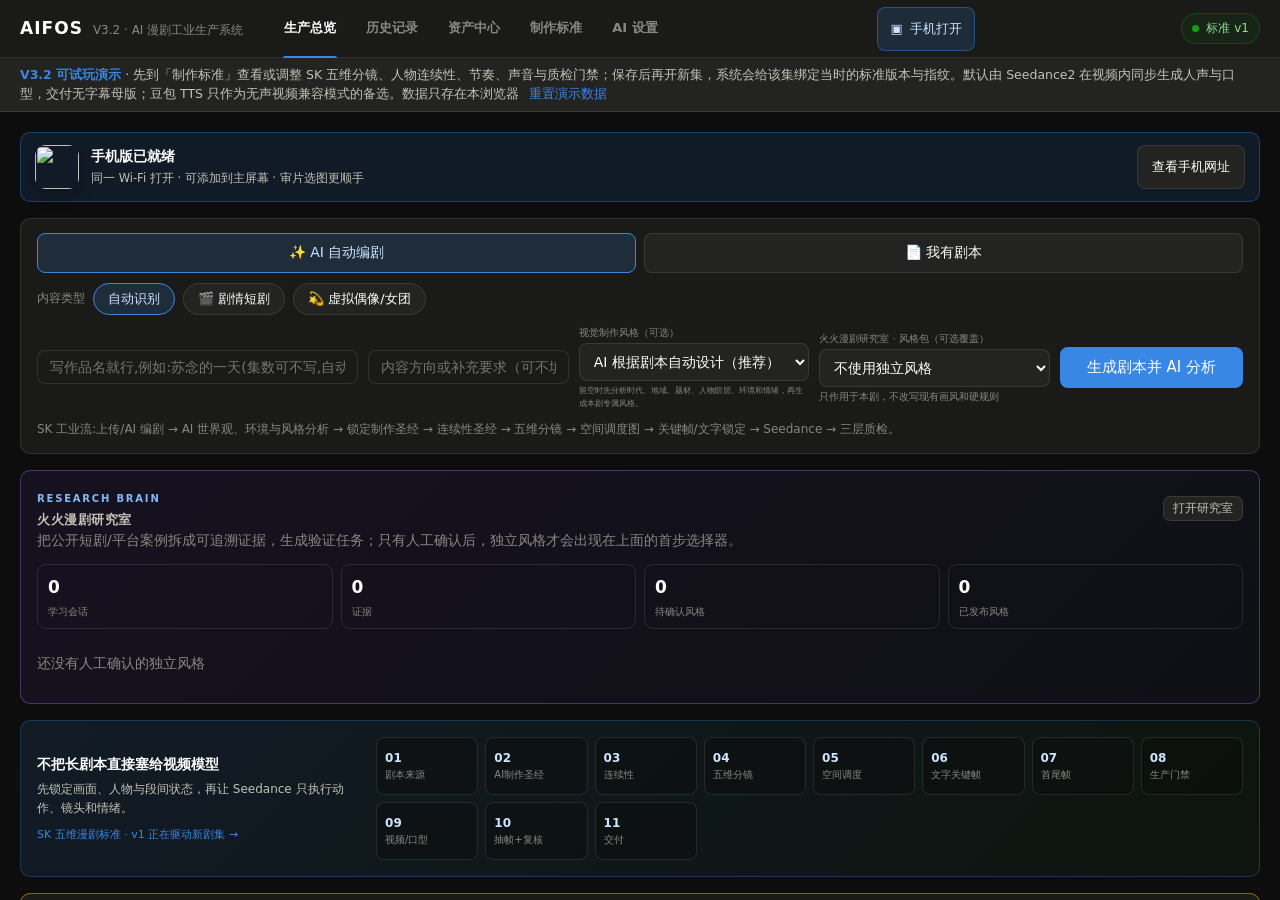
==== commit 5b64f42b: "旁白/音效不再被当成人物:词表下沉为零依赖叶子 + 五道闸门 + 回归锁死 问题反复出现的根因不是模型不听话,而是防线只有软约束、且判定分散: - is_likely_non_person_name " ====
--- a/docs/index.html
+++ b/docs/index.html
@@ -245,6 +245,7 @@
 .chip.qc_failed { color: #ffb598; } .chip.qc_failed::before { background: var(--serious); }
 .chip.failed { color: #ff9d9d; } .chip.failed::before { background: var(--critical); }
 .chip.awaiting_confirm { color: #ffd77a; } .chip.awaiting_confirm::before { background: var(--warning); }
+.chip.paused { color: #9fcaff; } .chip.paused::before { background: #6599d6; }
 @keyframes pulse { 50% { opacity: .3; } }
 
 /* 成本条:单色蓝阶(数量级编码) */
@@ -261,6 +262,16 @@
 .log-list div { padding: 3px 0; border-bottom: 1px solid var(--grid); }
 .log-list .lv-WARN { color: var(--warning); }
 .log-list .lv-ERROR { color: var(--critical); }
+.produce-live #live-log {
+  height: clamp(132px, 20dvh, 220px);
+  min-height: 132px;
+  max-height: 220px;
+  overflow-y: auto;
+  overflow-anchor: none;
+  overscroll-behavior: contain;
+  scrollbar-gutter: stable;
+  contain: layout paint;
+}
 
 .empty { color: var(--ink-3); padding: 12px 0; }
 
@@ -284,6 +295,58 @@
 .canvas-toolbar .title { font-weight: 650; font-size: 15px; }
 .canvas-toolbar .spacer { flex: 1; }
 .canvas-toolbar .hint { color: var(--ink-3); font-size: 12px; }
+.episode-more-menu { position: relative; }
+.episode-more-menu > summary {
+  display: inline-flex; align-items: center; min-height: 32px; padding: 5px 11px;
+  border: 1px solid var(--hairline); border-radius: 7px;
+  background: var(--surface-2); color: var(--ink-2); cursor: pointer;
+  font-size: 12px; list-style: none;
+}
+.episode-more-menu > summary::-webkit-details-marker { display: none; }
+.episode-more-menu[open] > summary { border-color: var(--accent); color: #cfe4ff; }
+.episode-more-menu > div {
+  position: absolute; z-index: 30; top: calc(100% + 7px); right: 0;
+  display: grid; gap: 5px; width: 190px; padding: 8px;
+  border: 1px solid var(--hairline); border-radius: 9px;
+  background: #171b20; box-shadow: 0 14px 34px rgba(0,0,0,.38);
+}
+.episode-more-menu button { width: 100%; text-align: left; }
+.episode-workspace-nav {
+  display: grid; grid-template-columns: repeat(8, minmax(112px, 1fr));
+  gap: 6px; flex: none; padding: 8px 14px; overflow-x: auto;
+  scrollbar-width: none; border-bottom: 1px solid rgba(95, 155, 255, .24);
+  background: #0d131c;
+}
+.episode-workspace-nav::-webkit-scrollbar { display: none; }
+.episode-workspace-stage {
+  display: grid; grid-template-columns: 24px minmax(0, 1fr);
+  gap: 1px 7px; min-width: 0; min-height: 48px; padding: 7px 9px;
+  border-color: var(--hairline); border-radius: 9px;
+  background: rgba(255,255,255,.025); text-align: left;
+}
+.episode-workspace-stage > b {
+  grid-row: 1 / span 2; align-self: center; color: #7595b9;
+  font-size: 10px; letter-spacing: .04em;
+}
+.episode-workspace-stage > span {
+  overflow: hidden; color: var(--ink-2); font-size: 11px;
+  text-overflow: ellipsis; white-space: nowrap;
+}
+.episode-workspace-stage > small {
+  overflow: hidden; color: var(--ink-3); font-size: 8.8px;
+  text-overflow: ellipsis; white-space: nowrap;
+}
+.episode-workspace-stage:hover, .episode-workspace-stage:focus-visible {
+  border-color: #5e9ce4; background: rgba(57, 135, 229, .11);
+}
+.episode-workspace-stage.state-complete { border-color: rgba(48, 184, 112, .34); }
+.episode-workspace-stage.state-attention { border-color: rgba(208, 59, 59, .46); }
+.episode-workspace-stage.state-blocked { opacity: .72; }
+.episode-workspace-stage.current {
+  border-color: var(--accent); background: rgba(57, 135, 229, .18);
+  box-shadow: inset 0 -2px 0 var(--accent);
+}
+.episode-workspace-stage.current > span { color: #fff; }
 .zoom-group { display: flex; gap: 4px; }
 .zoom-group button { padding: 5px 10px; font-size: 12px; }
 .zoom-pct { min-width: 48px; text-align: center; color: var(--ink-2); font-size: 12px; align-self: center; }
@@ -899,10 +962,12 @@
   margin: 0; color: var(--ink-2); font-size: 11px; line-height: 1.55;
 }
 .production-stage-chain {
-  display: grid; grid-template-columns: repeat(5, minmax(90px, 1fr));
+  display: grid; grid-template-columns: repeat(8, minmax(104px, 1fr));
   margin: 0; padding: 13px 16px; list-style: none;
+  overflow-x: auto; scrollbar-width: none;
   border-bottom: 1px solid var(--grid);
 }
+.production-stage-chain::-webkit-scrollbar { display: none; }
 .production-stage-chain li {
   position: relative; display: grid; grid-template-columns: 25px minmax(0, 1fr);
   gap: 7px; align-items: center; min-width: 0; padding-right: 24px;
@@ -943,6 +1008,51 @@
   color: var(--ink-3); font-size: 9.5px; line-height: 1.45;
 }
 .production-stage-note b { flex: none; color: #b5c6da; }
+.production-state-buckets {
+  display: grid; grid-template-columns: repeat(5, minmax(90px, 1fr));
+  border-bottom: 1px solid var(--grid); background: rgba(0,0,0,.12);
+}
+.production-state-buckets span {
+  display: grid; gap: 2px; padding: 9px 12px;
+  border-right: 1px solid var(--grid);
+}
+.production-state-buckets span:last-child { border-right: 0; }
+.production-state-buckets b {
+  color: #dcecff; font-size: 13px; font-variant-numeric: tabular-nums;
+}
+.production-state-buckets small { color: var(--ink-3); font-size: 9px; }
+.production-state-buckets .is-usable b { color: #8de1ae; }
+.production-state-buckets .is-problem b { color: #ff9d9d; }
+.production-state-buckets .is-active b { color: #ffd77a; }
+.production-issue-center {
+  margin: 10px 16px 4px; border: 1px solid rgba(250, 178, 25, .3);
+  border-radius: 10px; overflow: hidden; background: rgba(20, 17, 10, .35);
+}
+.production-issue-center-head {
+  display: flex; align-items: center; justify-content: space-between;
+  gap: 12px; padding: 10px 12px; border-bottom: 1px solid var(--grid);
+}
+.production-issue-center-head > div { display: grid; gap: 2px; }
+.production-issue-center-head b { color: #fff; font-size: 12px; }
+.production-issue-center-head span { color: var(--ink-3); font-size: 9.5px; }
+.production-issue-center-head strong { color: #ffd77a; font-size: 10.5px; }
+.production-issue-groups {
+  display: grid; grid-template-columns: repeat(2, minmax(0, 1fr)); gap: 8px;
+  padding: 9px;
+}
+.production-issue-groups article {
+  display: grid; gap: 5px; padding: 10px;
+  border: 1px solid var(--hairline); border-radius: 8px;
+  background: rgba(0,0,0,.14);
+}
+.production-issue-groups article.has-issue { border-color: rgba(208, 59, 59, .42); }
+.production-issue-groups article.is-clear { opacity: .68; }
+.production-issue-groups small { color: #9fcaff; font-size: 9px; }
+.production-issue-groups b { color: var(--ink); font-size: 11px; }
+.production-issue-groups p {
+  margin: 0; color: var(--ink-3); font-size: 9.5px; line-height: 1.45;
+}
+.production-issue-groups button { justify-self: start; font-size: 10px; }
 .production-guidance-next {
   display: grid; grid-template-columns: minmax(150px, .65fr) minmax(260px, 1.35fr);
   gap: 10px 16px; align-items: center; padding: 13px 16px;
@@ -1242,6 +1352,26 @@
 .production-ledger-stage.done { color: #8de18d; border-color: rgba(12, 163, 12, .35); }
 .production-ledger-stage.done b { color: #a8eca8; }
 .production-ledger-stage.running { color: #ffd36a; border-color: rgba(250, 178, 25, .4); }
+.production-audit-records {
+  margin: 9px 16px 14px; border: 1px solid var(--hairline);
+  border-radius: 9px; overflow: hidden; background: rgba(0,0,0,.12);
+}
+.production-audit-records > summary {
+  display: flex; align-items: center; justify-content: space-between;
+  gap: 12px; min-height: 48px; padding: 9px 12px;
+  cursor: pointer; list-style: none;
+}
+.production-audit-records > summary::-webkit-details-marker { display: none; }
+.production-audit-records > summary > span { display: grid; gap: 2px; }
+.production-audit-records > summary b { color: #cfe4ff; font-size: 11px; }
+.production-audit-records > summary small { color: var(--ink-3); font-size: 9px; }
+.production-audit-records > summary strong {
+  color: var(--ink-2); font-size: 10px; font-variant-numeric: tabular-nums;
+}
+.production-audit-records[open] > summary {
+  border-bottom: 1px solid var(--grid); background: rgba(57, 135, 229, .055);
+}
+.production-audit-records-body { min-width: 0; }
 .production-ledger-controls {
   display: flex; align-items: end; justify-content: space-between; gap: 10px;
   padding: 8px 16px; background: rgba(57, 135, 229, .05);
@@ -1420,7 +1550,7 @@
 .cast-choice-head h2 { margin: 0 0 3px; }
 .cast-locked { color: var(--good); }
 .cast-unlocked { color: var(--warning); }
-.cast-candidate-grid { display: grid; grid-template-columns: repeat(5, minmax(180px, 1fr)); gap: 12px; overflow-x: auto; padding: 3px; }
+.cast-candidate-grid { display: grid; grid-template-columns: repeat(4, minmax(180px, 1fr)); gap: 12px; overflow-x: auto; padding: 3px; }
 .cast-candidate { border: 2px solid var(--hairline); border-radius: 12px; overflow: hidden; background: var(--surface-2); display: flex; flex-direction: column; min-width: 0; }
 .cast-candidate.selected { border-color: var(--good); box-shadow: 0 0 0 3px rgba(12, 163, 12, .18); }
 .cast-image { display: block; width: 100%; padding: 0; border: 0; border-radius: 0; background: #111; aspect-ratio: 9 / 16; overflow: hidden; cursor: zoom-in; }
@@ -2942,7 +3072,7 @@
 .nav-icon { display: none; }
 .mobile-install-trigger {
   display: inline-flex; align-items: center; justify-content: center; gap: 7px;
-  min-height: 40px; padding: 7px 12px; white-space: nowrap;
+  min-height: 44px; padding: 7px 12px; white-space: nowrap;
   color: #cfe4ff; background: var(--accent-soft);
   border-color: rgba(57, 135, 229, .42);
 }
@@ -2959,7 +3089,7 @@
 .mobile-access-card > div { display: grid; gap: 2px; min-width: 0; }
 .mobile-access-card b { font-size: 14px; }
 .mobile-access-card span { color: var(--ink-2); font-size: 11.5px; }
-.mobile-access-card button { margin-left: auto; min-height: 40px; flex: none; }
+.mobile-access-card button { margin-left: auto; min-height: 44px; flex: none; }
 .mobile-access-overlay { z-index: 60; }
 .mobile-access-panel { width: min(620px, 100%); padding: 22px; }
 .mobile-kicker {
@@ -3125,14 +3255,42 @@
   th, td { padding: 10px 9px; }
 
   .canvas-toolbar {
-    padding: 9px 12px; gap: 8px; flex-wrap: nowrap; overflow-x: auto;
-    -webkit-overflow-scrolling: touch; scrollbar-width: none;
-  }
-  .canvas-toolbar::-webkit-scrollbar { display: none; }
-  .canvas-toolbar .title { flex: 0 0 auto; font-size: 13px; }
+    padding: 9px 12px; gap: 8px; flex-wrap: wrap; overflow: visible;
+  }
+  .canvas-toolbar .title { display: none; }
   .canvas-toolbar .hint { display: none; }
-  .canvas-toolbar .spacer { flex: 0 0 4px; }
+  .canvas-toolbar .spacer { display: none; }
   .canvas-toolbar button, .canvas-toolbar select { flex: 0 0 auto; }
+  .canvas-toolbar > #btn-back { flex: 1 1 100px; }
+  .canvas-toolbar > .chip { flex: 0 0 auto; }
+  .canvas-toolbar .view-toggle {
+    display: grid; grid-template-columns: repeat(2, minmax(0, 1fr));
+    flex: 1 1 170px;
+  }
+  .canvas-toolbar .view-toggle button { min-width: 0; }
+  .canvas-toolbar > #btn-play,
+  .canvas-toolbar > #btn-stop-live,
+  .canvas-toolbar > #btn-confirm-jump,
+  .canvas-toolbar > #btn-reproduce {
+    flex: 1 1 220px; min-height: 46px;
+  }
+  .canvas-toolbar > .zoom-group:not(.view-toggle) { display: none; }
+  .episode-more-menu { flex: 0 0 auto; }
+  .episode-more-menu > div {
+    position: fixed; top: auto;
+    right: max(12px, env(safe-area-inset-right));
+    bottom: calc(76px + env(safe-area-inset-bottom));
+    left: max(12px, env(safe-area-inset-left)); width: auto;
+    grid-template-columns: repeat(2, minmax(0, 1fr)); padding: 10px;
+  }
+  .episode-more-menu button { min-height: 48px; white-space: normal; }
+  .episode-workspace-nav {
+    display: flex; padding: 7px 10px; gap: 7px;
+    scroll-snap-type: x proximity; -webkit-overflow-scrolling: touch;
+  }
+  .episode-workspace-stage {
+    flex: 0 0 146px; min-height: 54px; scroll-snap-align: start;
+  }
   .canvas-stage-nav { padding: 7px 10px; }
   .canvas-stage-nav-label { padding-left: 2px; }
   .canvas-stage-jump { min-height: 34px; }
@@ -3167,12 +3325,23 @@
     grid-template-columns: minmax(0, 1fr); gap: 5px; padding: 10px 12px;
   }
   .production-stage-chain {
-    grid-template-columns: repeat(5, 104px); overflow-x: auto;
+    grid-template-columns: repeat(8, 104px); overflow-x: auto;
     padding: 12px; scroll-snap-type: x proximity; scrollbar-width: none;
   }
   .production-stage-chain::-webkit-scrollbar { display: none; }
   .production-stage-chain li { scroll-snap-align: start; padding-right: 22px; }
   .production-stage-note { display: grid; gap: 3px; padding: 8px 12px; }
+  .production-state-buckets {
+    display: flex; overflow-x: auto; scroll-snap-type: x proximity;
+    scrollbar-width: none;
+  }
+  .production-state-buckets::-webkit-scrollbar { display: none; }
+  .production-state-buckets span {
+    flex: 0 0 118px; min-height: 58px; scroll-snap-align: start;
+  }
+  .production-issue-center { margin: 10px 12px 4px; }
+  .production-issue-center-head { align-items: flex-start; }
+  .production-issue-groups { grid-template-columns: minmax(0, 1fr); }
   .production-guidance-next {
     grid-template-columns: minmax(0, 1fr); padding: 12px; gap: 10px;
   }
@@ -3231,6 +3400,8 @@
   .production-ledger-summary { padding: 9px 12px 4px; overflow-x: auto; flex-wrap: nowrap; scrollbar-width: none; }
   .production-ledger-summary::-webkit-scrollbar { display: none; }
   .production-ledger-stage { flex: 0 0 auto; }
+  .production-audit-records { margin: 8px 12px 12px; }
+  .production-audit-records > summary { min-height: 54px; }
   .production-ledger-controls { align-items: stretch; flex-direction: column; padding: 8px 12px; }
   .production-ledger-controls label { justify-content: space-between; }
   .production-ledger-controls select { flex: 1; }
@@ -3484,25 +3655,6 @@
 .paused-production-summary span { display: block; margin-top: 3px; font-size: 12px; }
 .paused-production-summary strong {
   flex: 0 0 auto; color: var(--warning); font-size: 12px; white-space: nowrap;
-}
-.paused-stage-links {
-  display: grid; grid-template-columns: repeat(6, minmax(0, 1fr)); gap: 7px;
-}
-.paused-stage-links button {
-  display: flex; align-items: center; gap: 6px; min-width: 0;
-  padding: 8px 9px; border-color: rgba(97, 145, 255, .34);
-  background: rgba(11, 20, 34, .72); color: #cfe4ff; font-size: 11px;
-  white-space: normal; text-align: left;
-}
-.paused-stage-links button:hover {
-  border-color: var(--accent); background: rgba(57, 135, 229, .18);
-}
-.paused-stage-links button b {
-  color: #83b8ff; font-size: 9px; letter-spacing: .05em;
-}
-.paused-stage-links button span {
-  margin-left: auto; padding: 1px 5px; border-radius: 999px;
-  background: var(--surface-3); color: var(--ink-3); font-size: 9px;
 }
 
 /* ---- 出图产线切换 ---- */
@@ -3928,14 +4080,6 @@
   .paused-production-access { padding: 10px; }
   .paused-production-summary { align-items: flex-start; flex-direction: column; gap: 5px; }
   .paused-production-summary strong { white-space: normal; }
-  .paused-stage-links {
-    display: flex; overflow-x: auto; margin-inline: -10px; padding: 0 10px 4px;
-    scroll-snap-type: x proximity; scrollbar-width: none;
-  }
-  .paused-stage-links::-webkit-scrollbar { display: none; }
-  .paused-stage-links button {
-    flex: 0 0 min(58vw, 220px); min-height: 44px; scroll-snap-align: start;
-  }
   .prepro-steps {
     grid-template-columns:repeat(2,minmax(0,1fr)); margin:10px; gap:6px;
   }
@@ -4002,8 +4146,8 @@
 <!-- AIFOS_DEMO_SEED_START -->
 <script>
 window.__SEED__ = {"projects":[{"id":1,"title":"小澜同学","description":"","style":"剧情自适应精品漫剧，电影级半写实人物与场景；服装、发型、道具、建筑和光影必须服从剧本的时代/世界观、地域、职业、人物性格与剧情阶段；自然材质，统一人物造型；禁止把未明确的故事默认套成现代都市便服","status":"active","kind":"idol","account":"","aspect":"","created_at":1784558725.0},{"id":2,"title":"万妖图录","description":"","style":"国风漫剧，精致2D动画质感，服装与建筑严格符合剧情时代，高细节，统一人物造型","status":"active","kind":"drama","account":"","aspect":"","created_at":1784558725.0}],"episodes":[{"id":1,"project_id":1,"number":1,"title":"","premise":"新歌翻唱","status":"awaiting_cast","qc_score":null,"cost":0.7,"created_at":1784558725.0,"updated_at":1784558725.0},{"id":2,"project_id":2,"number":15,"title":"","premise":"","status":"awaiting_cast","qc_score":null,"cost":1.3,"created_at":1784558725.0,"updated_at":1784558725.0}],"payloads":{"1":{"build":"915ddd2","episode":{"id":1,"project_id":1,"number":1,"title":"","premise":"新歌翻唱","status":"awaiting_cast","qc_score":null,"cost":0.7,"created_at":1784558725.0,"updated_at":1784558725.0},"project":{"id":1,"title":"小澜同学","description":"","style":"剧情自适应精品漫剧，电影级半写实人物与场景；服装、发型、道具、建筑和光影必须服从剧本的时代/世界观、地域、职业、人物性格与剧情阶段；自然材质，统一人物造型；禁止把未明确的故事默认套成现代都市便服","status":"active","kind":"idol","account":"","aspect":"","created_at":1784558725.0},"tasks":[{"id":1,"stage":"script","name":"剧本","status":"done","provider":"mock","cost":0.1,"error":"","created_at":1784558725.0,"updated_at":1784558725.0},{"id":2,"stage":"continuity","name":"连续性圣经","status":"done","provider":"","cost":0.0,"error":"","created_at":1784558725.0,"updated_at":1784558725.0},{"id":3,"stage":"cast","name":"人物/场景图","status":"done","provider":"mock","cost":0.6,"error":"","created_at":1784558725.0,"updated_at":1784558725.0}],"script":{"project_title":"小澜同学","episode_number":1,"episode_title":"新歌翻唱篇","logline":"小澜同学的第1期:新歌翻唱。","characters":[{"name":"小澜同学","role":"主角","background_prompt":"小澜同学是当代舞台与练习室中的主角,带着一段改变信念的过往;当前目标与本集冲突相连,外冷内热/目标明确的性格通过眼神、站姿、标志道具耳机、毛巾和水瓶和服装层次外化","era_setting":"当代舞台与练习室","occupation":"主角","motivation":"完成本集目标并守护重要关系","backstory":"曾经历一次改变其信念的事件","relationships":"与同伴互相扶持,与对手存在目标冲突","costume_direction":"按当代舞台与练习室、主角和剧情场合设计,不同场合使用不同材质、层次、配色和职业装备,不得套用现代都市便服","signature_props":"耳机、毛巾和水瓶","visual_variants":[{"label":"练习室","costume":"便于动作的功能练习服","props":"耳机、毛巾和水瓶","temperament":"专注真实"},{"label":"后台准备","costume":"半成品舞台服与外搭","props":"耳返、麦克风和成员徽章","temperament":"紧张兴奋"},{"label":"主舞台","costume":"与歌曲主题绑定的完整舞台服","props":"麦克风与灯光反射饰件","temperament":"耀眼自信"}],"introduction":"小澜同学是本剧主角，活动于直播间、地铁站台；身份、性格、目标及与其他角色的关系以本人物表和台词行动为准，后续镜头不得换人或改身份。","gender":"未指定（人物定版前禁止下游模型自行猜测，定版后以参考图为准）","age_range":"未指定（人物定版前禁止下游模型自行猜测，定版后保持一致）","identity":"主角","personality":"由剧本台词、行动与人物背景外化，跨场景保持同一性格逻辑"}],"scenes":[{"scene_no":1,"location":"直播间","characters":["小澜同学"],"action":"小澜同学对镜头挥手开场","lines":[{"character":"小澜同学","dialogue":"哈喽大家好,我是小澜同学!今天聊聊新歌翻唱~"}]},{"scene_no":2,"location":"地铁站台","characters":["小澜同学"],"action":"小澜同学在地铁站台展示新歌翻唱","lines":[{"character":"小澜同学","dialogue":"这次新歌翻唱我准备了一个小惊喜。"},{"character":"小澜同学","dialogue":"三、二、一,一起来看!"}]},{"scene_no":3,"location":"直播间","characters":["小澜同学"],"action":"小澜同学比心收尾","lines":[{"character":"小澜同学","dialogue":"喜欢的话点个关注,第1期我们下期见!"}]}],"story_world":{"name":"《小澜同学》故事世界","overview":"故事围绕“新歌翻唱”展开，所有人物、事件与场景均服从同一世界设定。","era_and_location":"时代以剧本明示为准，主要地域为直播间、地铁站台。","social_order":"社会身份、组织阵营、职业权限和人物关系以人物表与场次事实为准。","hard_rules":"不得新增未声明的能力、技术、组织、物种或身份；同一事实跨镜头保持一致。","visual_baseline":"剧情自适应精品漫剧，电影级半写实人物与场景；服装、发型、道具、建筑和光影必须服从剧本的时代/世界观、地域、职业、人物性格与剧情阶段；自然材质，统一人物造型；禁止把未明确的故事默认套成现代都市便服；建筑、服装、发型、妆容、道具和光影必须符合时代地域与人物身份。","forbidden_drift":["禁止时代、地域、能力/技术规则和组织阵营漂移","禁止新增人物、改变人物性别年龄身份或混淆人物关系","禁止建筑、服装、发型、妆容和道具脱离世界视觉基准"]},"story_background":{"prior_events":"本集开始前的已知前情：新歌翻唱。","current_situation":"本集开场局势：小澜同学的第1期:新歌翻唱。","core_conflict":"小澜同学的第1期:新歌翻唱。","episode_goal":"让本集核心冲突发生明确推进，并在结尾留下可核验的状态变化。","continuity_hooks":"人物身份、关系、持有道具、伤势、服装、情绪和空间状态承接前后镜头与前后集。"},"story_bible_version":1,"declared_character_names":["小澜同学"]},"script_version":1,"storyboard":null,"storyboard_version":0,"continuity":{"pipeline_version":"sk-manju-v5","standard_fingerprint":"39f6692f541f057713333fd21fb811a8160ddd1a2bc3cfa64c4c39555e4c9611","project":"小澜同学","episode":1,"story_bible_version":1,"story_world":{"name":"《小澜同学》故事世界","overview":"故事围绕“新歌翻唱”展开，所有人物、事件与场景均服从同一世界设定。","era_and_location":"时代以剧本明示为准，主要地域为直播间、地铁站台。","social_order":"社会身份、组织阵营、职业权限和人物关系以人物表与场次事实为准。","hard_rules":"不得新增未声明的能力、技术、组织、物种或身份；同一事实跨镜头保持一致。","visual_baseline":"剧情自适应精品漫剧，电影级半写实人物与场景；服装、发型、道具、建筑和光影必须服从剧本的时代/世界观、地域、职业、人物性格与剧情阶段；自然材质，统一人物造型；禁止把未明确的故事默认套成现代都市便服；建筑、服装、发型、妆容、道具和光影必须符合时代地域与人物身份。","forbidden_drift":["禁止时代、地域、能力/技术规则和组织阵营漂移","禁止新增人物、改变人物性别年龄身份或混淆人物关系","禁止建筑、服装、发型、妆容和道具脱离世界视觉基准"]},"story_background":{"prior_events":"本集开始前的已知前情：新歌翻唱。","current_situation":"本集开场局势：小澜同学的第1期:新歌翻唱。","core_conflict":"小澜同学的第1期:新歌翻唱。","episode_goal":"让本集核心冲突发生明确推进，并在结尾留下可核验的状态变化。","continuity_hooks":"人物身份、关系、持有道具、伤势、服装、情绪和空间状态承接前后镜头与前后集。"},"same_name_rule":"同一实体全程使用完全相同的名字","state_fields":["姿态","伤势","持有道具","情绪","朝向关系"],"characters":[{"name":"小澜同学","role":"主角","introduction":"小澜同学是本剧主角，活动于直播间、地铁站台；身份、性格、目标及与其他角色的关系以本人物表和台词行动为准，后续镜头不得换人或改身份。","gender":"未指定（人物定版前禁止下游模型自行猜测，定版后以参考图为准）","age_range":"未指定（人物定版前禁止下游模型自行猜测，定版后保持一致）","identity":"主角","personality":"由剧本台词、行动与人物背景外化，跨场景保持同一性格逻辑","background_prompt":"小澜同学是当代舞台与练习室中的主角,带着一段改变信念的过往;当前目标与本集冲突相连,外冷内热/目标明确的性格通过眼神、站姿、标志道具耳机、毛巾和水瓶和服装层次外化","relationships":"与同伴互相扶持,与对手存在目标冲突","identity_anchor":"小澜同学角色参考图 + 同名禁令","face_hair_anchor":"继承项目角色参考，不改脸型、发型、发色与年龄感","costume_anchor":"继承本场服装参考，不跨镜换装","signature_prop":"耳机、毛巾和水瓶","default_position":"画面左1/3"}],"scenes":[{"name":"直播间","layout_anchor":"直播间空间布局在本集内固定","equipment_anchor":"设备现代且统一；旧空间也必须干净、可拍摄","light_anchor":"主光方向与色温跨镜保持一致"},{"name":"地铁站台","layout_anchor":"地铁站台空间布局在本集内固定","equipment_anchor":"设备现代且统一；旧空间也必须干净、可拍摄","light_anchor":"主光方向与色温跨镜保持一致"}],"text_policy":{"whitelist":[],"readable_text_requires_keyframe":true,"forbid_generated_gibberish":true},"delivery_policy":{"forbid_dialogue_subtitles":true,"forbid_unknown_people":true,"require_start_end_state":true,"require_contact_sheet":true,"require_content_review":true,"require_delivery_verifier":true},"character_asset_policy":{"background":"pure_background_no_text_no_scene","candidate_targets":{"background":0,"important_supporting":3,"main":5,"non_main":1,"non_main_max":1},"initial_portrait_quality_gate":false,"reference_identity_priority":["face","hair"],"workwear_required_for_occupational_roles":true},"production_profile":{"pipeline_version":"sk-manju-v5","standard_profile_key":"sk-manju-v5","standard_version":1,"standard_version_id":1,"standard_name":"SK AI 漫剧工业制作标准 V5","standard_fingerprint":"39f6692f541f057713333fd21fb811a8160ddd1a2bc3cfa64c4c39555e4c9611","video_model":"seedance2.0fast_vip","resolution":"720p","preferred_segment_seconds":[5,8],"max_segment_seconds":15,"time_precision_seconds":0.5,"voice":"jimeng_builtin","lip_sync":true,"burn_subtitles":false,"text_lock_provider":"ChatGPT关键帧","max_dialogue_chars":25,"reaction_min_ratio":0.6666666667,"reaction_seconds":[1.5,3],"beat_seconds":[2,4],"minimum_vertical_angles":2,"shot_contract_columns":17,"review_layers":["自动文件检查","抽帧检查板","逐段内容复核"],"rules":{"camera_library":{"angles":["平视","俯拍","仰拍","顶拍","低机位","荷兰角","过肩"],"compositions":["黄金分割","中心","对称","框架式","引导线","对角线","荷兰角","前景","留白"],"focal_lengths_mm":[8,16,35,50,85,100,135,200],"movements":["固定","推","拉","摇","移","跟","环绕","手持","升降"],"positions":["正面","侧面","背面","过肩","主观","低机位","高机位"],"shot_scales":["大特写","特写","近景","中近景","中景","全景","大全景"],"speeds":["正常","升格","降格","延时","定格"]},"character_assets":{"background":"pure_background_no_text_no_scene","candidate_targets":{"background":0,"important_supporting":3,"main":5,"non_main":1,"non_main_max":1},"initial_portrait_quality_gate":false,"reference_identity_priority":["face","hair"],"workwear_required_for_occupational_roles":true},"continuity":{"canonical_entity_names":true,"character_count_lock":true,"costume_and_prop_lock":true,"end_state_to_next_start":true,"on_stage_characters_only":true,"position_uses_frame_geometry":true,"scene_change_starts_new_segment":true,"state_labels":["姿态","伤势","持有道具","情绪","朝向关系"]},"delivery":{"archive_standard_snapshot":true,"content_review_required":true,"delivery_verifier_required":true,"environment_sound_required":true,"external_voice_track_must_be_empty":true,"html_review_board_required":true,"no_bgm":true,"no_burned_subtitles":true,"subtitle_track_must_be_empty":true},"dialogue":{"duration_formula":"字数÷语速+情绪缓冲","forbidden_placeholders":["(略)","见对话"],"max_chars_per_shot":25,"preserve_verbatim":true,"speech_profiles":{"daily":{"buffer_seconds":[0.5,0.8],"chars_per_second":[4,5],"label":"日常/叙述/交代"},"sad_gentle":{"buffer_seconds":[0.8,1.2],"chars_per_second":[2,3],"label":"悲伤/温柔/独白/告白"},"tense_angry":{"buffer_seconds":[0.3,0.5],"chars_per_second":[6,8],"label":"紧张/愤怒/争抢"},"trembling":{"buffer_seconds":[1.0,1.5],"chars_per_second":[1,2],"label":"哽咽/颤抖/濒临崩溃"}},"split_at_natural_pause":true},"performance":{"beat_at_emotional_peak":true,"beat_requires_visible_acting":true,"beat_seconds":[2,4],"listener_duration_ratio":0.6666666667,"performance_goal_required":true,"physical_action_separate_shot":true,"reaction_after_key_dialogue":true,"reaction_seconds":[1.5,3]},"production":{"burn_subtitles":false,"fast_vip_real_face_conflict":"pause_for_confirmation","lip_sync":true,"max_segment_seconds":15,"pipeline_version":"sk-manju-v5","preferred_segment_seconds":[5,8],"prompt_strategy":"five_dimensions_per_segment","resolution":"720p","text_lock_provider":"ChatGPT关键帧","time_precision_seconds":0.5,"video_model":"seedance2.0fast_vip","voice":"jimeng_builtin"},"quality_gates":[{"description":"故事世界、前情、人物介绍及场次人物名单完整且不互相冲突。","enabled":true,"id":"script_bible","label":"剧情事实源","severity":"block"},{"description":"人物、服装、道具、站位及段间状态无跳变。","enabled":true,"id":"continuity","label":"连续性","severity":"block"},{"description":"逐场锁定人物走位、机位、视锥和屏幕轴线，防止多人漂移或增殖。","enabled":true,"id":"spatial","label":"空间调度","severity":"block"},{"description":"每镜包含主体、环境、摄影机、时间状态和审美信息。","enabled":true,"id":"five_dimensions","label":"五维分镜","severity":"block"},{"description":"分段时长及 0.5 秒精度符合生产规格。","enabled":true,"id":"duration","label":"时长与时间码","severity":"block"},{"description":"台词逐字一致、自然拆分，并按情绪计算语速。","enabled":true,"id":"dialogue","label":"台词与语速","severity":"block"},{"description":"关键台词有反应镜，高潮有留白镜，动作独立成镜。","enabled":true,"id":"performance","label":"表演空间","severity":"block"},{"description":"角度、景别、机位和视觉钩子满足影视化规则。","enabled":true,"id":"camera","label":"镜头语言","severity":"block"},{"description":"镜头人物与在场角色清单及数量锁一致。","enabled":true,"id":"people","label":"人物数量","severity":"block"},{"description":"可读文字先由关键帧锁字，视频模型不得重写。","enabled":true,"id":"text","label":"画面文字","severity":"block"},{"description":"首尾帧与前后镜头状态可无缝衔接。","enabled":true,"id":"frames","label":"首尾帧","severity":"block"},{"description":"环境声不为空，Seedance2 随视频人声与口型同步符合规格。","enabled":true,"id":"audio","label":"声音设计","severity":"block"},{"description":"模型、分辨率、配音、口型与无字幕硬规则未漂移。","enabled":true,"id":"profile","label":"生产规格","severity":"block"}],"storyboard":{"adjacent_camera_axis_change_degrees":30,"adjacent_shot_scale_jump_levels":2,"environment_sound_required":true,"eye_line_required":true,"five_dimensions":[{"description":"动作、表演与微表情","id":"subject_motion","label":"主体运动"},{"description":"空间、光源与氛围变化","id":"environment_light","label":"环境与光线"},{"description":"景别、机位、焦段、运镜与构图","id":"camera_design","label":"摄影机设计"},{"description":"时间码、起止状态和连续性","id":"time_state","label":"时间与状态"},{"description":"色彩、质感与视觉风格","id":"aesthetic","label":"审美控制"}],"forbid_repeated_scale_and_angle":true,"minimum_vertical_angles_per_segment":2,"required_columns":["时间码","景别","角度","焦段","机位","运镜","构图","拍摄速度","站位","视线","画面内容描述","台词","表演重点","微表情","音效","视觉钩子","镜头功能"],"scene_type_words":["对峙冲突","动作打斗","独白抒情","追逐紧张","暧昧亲密","群戏调度","闪回回忆","大场面定场"],"shot_functions":["铺垫","蓄势","爆发","收束","过渡","信息交代","反应","留白"],"spatial_blocking_required_for_group":3,"visual_hook_required":true}}},"script_version":1},"continuity_version":1,"blocking":null,"blocking_version":0,"text_assets":null,"text_assets_version":0,"preflight":null,"preflight_version":0,"content_review":null,"content_review_version":0,"production_profile":{},"production_standard":{"version_id":1,"profile_key":"sk-manju-v5","version":1,"name":"SK AI 漫剧工业制作标准 V5","description":"五维分镜驱动的高密度、强连续性、无字幕精品漫剧生产标准。","content":{"description":"五维分镜驱动的高密度、强连续性、无字幕精品漫剧生产标准。","name":"SK AI 漫剧工业制作标准 V5","profile_key":"sk-manju-v5","rules":{"camera_library":{"angles":["平视","俯拍","仰拍","顶拍","低机位","荷兰角","过肩"],"compositions":["黄金分割","中心","对称","框架式","引导线","对角线","荷兰角","前景","留白"],"focal_lengths_mm":[8,16,35,50,85,100,135,200],"movements":["固定","推","拉","摇","移","跟","环绕","手持","升降"],"positions":["正面","侧面","背面","过肩","主观","低机位","高机位"],"shot_scales":["大特写","特写","近景","中近景","中景","全景","大全景"],"speeds":["正常","升格","降格","延时","定格"]},"character_assets":{"background":"pure_background_no_text_no_scene","candidate_targets":{"background":0,"important_supporting":3,"main":5,"non_main":1,"non_main_max":1},"initial_portrait_quality_gate":false,"reference_identity_priority":["face","hair"],"workwear_required_for_occupational_roles":true},"continuity":{"canonical_entity_names":true,"character_count_lock":true,"costume_and_prop_lock":true,"end_state_to_next_start":true,"on_stage_characters_only":true,"position_uses_frame_geometry":true,"scene_change_starts_new_segment":true,"state_labels":["姿态","伤势","持有道具","情绪","朝向关系"]},"delivery":{"archive_standard_snapshot":true,"content_review_required":true,"delivery_verifier_required":true,"environment_sound_required":true,"external_voice_track_must_be_empty":true,"html_review_board_required":true,"no_bgm":true,"no_burned_subtitles":true,"subtitle_track_must_be_empty":true},"dialogue":{"duration_formula":"字数÷语速+情绪缓冲","forbidden_placeholders":["(略)","见对话"],"max_chars_per_shot":25,"preserve_verbatim":true,"speech_profiles":{"daily":{"buffer_seconds":[0.5,0.8],"chars_per_second":[4,5],"label":"日常/叙述/交代"},"sad_gentle":{"buffer_seconds":[0.8,1.2],"chars_per_second":[2,3],"label":"悲伤/温柔/独白/告白"},"tense_angry":{"buffer_seconds":[0.3,0.5],"chars_per_second":[6,8],"label":"紧张/愤怒/争抢"},"trembling":{"buffer_seconds":[1.0,1.5],"chars_per_second":[1,2],"label":"哽咽/颤抖/濒临崩溃"}},"split_at_natural_pause":true},"performance":{"beat_at_emotional_peak":true,"beat_requires_visible_acting":true,"beat_seconds":[2,4],"listener_duration_ratio":0.6666666667,"performance_goal_required":true,"physical_action_separate_shot":true,"reaction_after_key_dialogue":true,"reaction_seconds":[1.5,3]},"production":{"burn_subtitles":false,"fast_vip_real_face_conflict":"pause_for_confirmation","lip_sync":true,"max_segment_seconds":15,"pipeline_version":"sk-manju-v5","preferred_segment_seconds":[5,8],"prompt_strategy":"five_dimensions_per_segment","resolution":"720p","text_lock_provider":"ChatGPT关键帧","time_precision_seconds":0.5,"video_model":"seedance2.0fast_vip","voice":"jimeng_builtin"},"quality_gates":[{"description":"故事世界、前情、人物介绍及场次人物名单完整且不互相冲突。","enabled":true,"id":"script_bible","label":"剧情事实源","severity":"block"},{"description":"人物、服装、道具、站位及段间状态无跳变。","enabled":true,"id":"continuity","label":"连续性","severity":"block"},{"description":"逐场锁定人物走位、机位、视锥和屏幕轴线，防止多人漂移或增殖。","enabled":true,"id":"spatial","label":"空间调度","severity":"block"},{"description":"每镜包含主体、环境、摄影机、时间状态和审美信息。","enabled":true,"id":"five_dimensions","label":"五维分镜","severity":"block"},{"description":"分段时长及 0.5 秒精度符合生产规格。","enabled":true,"id":"duration","label":"时长与时间码","severity":"block"},{"description":"台词逐字一致、自然拆分，并按情绪计算语速。","enabled":true,"id":"dialogue","label":"台词与语速","severity":"block"},{"description":"关键台词有反应镜，高潮有留白镜，动作独立成镜。","enabled":true,"id":"performance","label":"表演空间","severity":"block"},{"description":"角度、景别、机位和视觉钩子满足影视化规则。","enabled":true,"id":"camera","label":"镜头语言","severity":"block"},{"description":"镜头人物与在场角色清单及数量锁一致。","enabled":true,"id":"people","label":"人物数量","severity":"block"},{"description":"可读文字先由关键帧锁字，视频模型不得重写。","enabled":true,"id":"text","label":"画面文字","severity":"block"},{"description":"首尾帧与前后镜头状态可无缝衔接。","enabled":true,"id":"frames","label":"首尾帧","severity":"block"},{"description":"环境声不为空，Seedance2 随视频人声与口型同步符合规格。","enabled":true,"id":"audio","label":"声音设计","severity":"block"},{"description":"模型、分辨率、配音、口型与无字幕硬规则未漂移。","enabled":true,"id":"profile","label":"生产规格","severity":"block"}],"storyboard":{"adjacent_camera_axis_change_degrees":30,"adjacent_shot_scale_jump_levels":2,"environment_sound_required":true,"eye_line_required":true,"five_dimensions":[{"description":"动作、表演与微表情","id":"subject_motion","label":"主体运动"},{"description":"空间、光源与氛围变化","id":"environment_light","label":"环境与光线"},{"description":"景别、机位、焦段、运镜与构图","id":"camera_design","label":"摄影机设计"},{"description":"时间码、起止状态和连续性","id":"time_state","label":"时间与状态"},{"description":"色彩、质感与视觉风格","id":"aesthetic","label":"审美控制"}],"forbid_repeated_scale_and_angle":true,"minimum_vertical_angles_per_segment":2,"required_columns":["时间码","景别","角度","焦段","机位","运镜","构图","拍摄速度","站位","视线","画面内容描述","台词","表演重点","微表情","音效","视觉钩子","镜头功能"],"scene_type_words":["对峙冲突","动作打斗","独白抒情","追逐紧张","暧昧亲密","群戏调度","闪回回忆","大场面定场"],"shot_functions":["铺垫","蓄势","爆发","收束","过渡","信息交代","反应","留白"],"spatial_blocking_required_for_group":3,"visual_hook_required":true}},"source_skill":{"id":"sk-manju-storyboard-skill","name":"SK 漫剧五维分镜制作 Skill","principle":"先完成五维分镜和硬门校验，再进入关键帧与 Seedance 生产。","reference":"five-dimension-storyboard-template-v5.txt","version":"5.0"}},"change_note":"初始化 SK 漫剧五维分镜 V5 标准","fingerprint":"39f6692f541f057713333fd21fb811a8160ddd1a2bc3cfa64c4c39555e4c9611","created_at":1784558725.0,"active":true},"production_standard_version":1,"quality_policy":{"schema":"aifos.quality-policy/v1","image_default":"auto","video_default":"auto","image_overrides":{},"video_overrides":{}},"quality_policy_version":1,"character_asset_policy":{"schema":"aifos.character-assets/v1","mode":"auto","source":"default","resolved_mode":"full","generate_sheets":true,"sheet_count_per_character":6,"reasons":["人物会跨 2 个场景复用"],"version":1},"character_asset_policy_version":1,"video_references":{"schema":"aifos.video-references/v1","shots":{}},"video_references_version":0,"video_references_effective":{"schema":"aifos.video-references-effective/v1","shots":{}},"shot_revision_state":null,"shot_revision_state_version":0,"series_source":null,"series_source_version":0,"series_batch":null,"cast_selection":{"schema":"aifos.character-selection/v1","candidate_target":5,"candidate_policy":"主角5张；重要配角3张；非重要角色固定1张；跑龙套/背景路人不做独立设定、不生成候选图或立绘","characters":[{"character":"小澜同学","role":"主角","candidate_target":5,"selection_required":true,"locked":false,"identity_uri":"","identity_version":null,"candidates":[{"id":"candidate:小澜同学:1","index":1,"uri":"/private/demo-workspace/artifacts/p001/e001/cast/candidates/portrait_小澜同学_candidate_01.svg","version":1,"variant_id":"story_baseline","variant_label":"角色本色 · 日常上课","look_variant":{"hair":"银白短发,鬓角利落","makeup":"素面无妆,眉形浓正","costume":"合体校服与书包","temperament":"自然青涩"},"variant_source":"generated","selected":false,"url":"[data-uri]"},{"id":"candidate:小澜同学:2","index":2,"uri":"/private/demo-workspace/artifacts/p001/e001/cast/candidates/portrait_小澜同学_candidate_02.svg","version":1,"variant_id":"clean_minimal","variant_label":"清爽极简 · 社团行动","look_variant":{"hair":"相对基准明显改变梳法和轮廓，整洁、轻盈、露出更多面部","makeup":"低饱和清透妆或自然克制修饰，保留真实肤质","costume":"社团运动服或排练服","temperament":"投入鲜活"},"variant_source":"generated","selected":false,"url":"[data-uri]"},{"id":"candidate:小澜同学:3","index":3,"uri":"/private/demo-workspace/artifacts/p001/e001/cast/candidates/portrait_小澜同学_candidate_03.svg","version":1,"variant_id":"sharp_professional","variant_label":"干练正式 · 公开比赛","look_variant":{"hair":"相对基准改为利落收束、侧分或更有结构的正式轮廓","makeup":"眉眼与面部轮廓更清晰的正式妆或精致理容，克制不过浓","costume":"比赛服或整洁正式校服","temperament":"紧张坚定"},"variant_source":"generated","selected":false,"url":"[data-uri]"},{"id":"candidate:小澜同学:4","index":4,"uri":"/private/demo-workspace/artifacts/p001/e001/cast/candidates/portrait_小澜同学_candidate_04.svg","version":1,"variant_id":"soft_relaxed","variant_label":"松弛亲和","look_variant":{"hair":"相对基准改为自然松散、柔软纹理或轻微碎发的生活化轮廓","makeup":"暖调轻透妆或柔和自然修饰，降低攻击性","costume":"柔软面料、舒展层次和温暖配色的日常造型，不复刻其他候选","temperament":"温暖、松弛、有生活气和亲近感"},"variant_source":"generated","selected":false,"url":"[data-uri]"},{"id":"candidate:小澜同学:5","index":5,"uri":"/private/demo-workspace/artifacts/p001/e001/cast/candidates/portrait_小澜同学_candidate_05.svg","version":1,"variant_id":"signature_statement","variant_label":"高辨识造型","look_variant":{"hair":"在剧情允许范围内采用最有记忆点的轮廓、编束或非对称梳法","makeup":"强化一个清晰重点的镜头妆或面部修饰，精致但不舞台化过度","costume":"用标志性剪裁、材质或强调色建立角色记忆点，仍符合身份与时代","temperament":"更强的镜头存在感和角色辨识度，不改变核心性格"},"variant_source":"generated","selected":false,"url":"[data-uri]"}],"candidate_count":5}],"locked":0,"total":1,"passed":false,"required":true},"qc_report":null,"render_plan":{"items":[{"id":"candidate:小澜同学:1","category":"character_candidate","label":"小澜同学 · 候选 1 · 角色本色 · 日常上课","name":"小澜同学","candidate_index":1,"prompt":"角色定角候选:小澜同学(主角),剧情自适应精品漫剧，电影级半写实人物与场景；服装、发型、道具、建筑和光影必须服从剧本的时代/世界观、地域、职业、人物性格与剧情阶段；自然材质，统一人物造型；禁止把未明确的故事默认套成现代都市便服;角色不可越界特征:形态:人类,外貌:瓜子脸,冷白皮,身形挺拔修长(八头身),眼睛:上挑桃花眼,绯红瞳,妖气,性格:活泼张扬,嘴角常带笑,站姿重心随性,人物背景提示词:小澜同学是当代校园中的主角;其外冷内热/目标明确的性格通过眼神、站姿和课本、学生证外化;服装必须随剧情场合变化并保留身份辨识度,时代/世界观:当代校园,职业身份:主角,核心动机:在本集冲突中完成目标并保护重要关系,服装设计逻辑:服装按当代校园、主角与剧情场合区分,材质和装备必须可辨认,标志道具:课本、学生证;这是用于选择最终人物形象的互斥造型候选之一，不是同一套衣服只换动作;本套造型方向:角色本色 · 日常上课;发型:银白短发,鬓角利落;妆容或面部修饰:素面无妆,眉形浓正;服装:合体校服与书包;气质:自然青涩;配饰/道具:课本、学生证;服装轮廓、妆容强度和外显气质必须与其他候选明显不同,但必须适配角色的性别表达、年龄、职业、物种、时代背景、人物背景和项目画风;造型变化优先体现剧情场合与人物性格，不得套用现代都市默认模板;无参考图时,可按本套造型方向变化脸部细节、发型和妆容,但不得改变年龄、物种和核心人物气质;若角色身份或职业属于外卖小哥、快递员、配送员、医生、护士、警察、消防员、保安、服务员、厨师、工人等职业,必须穿该职业真实可辨认的工作服/制服并体现必要的职业装备,不得用普通便服替代。人物立绘必须是纯净、无文字的单人物资产背景;背景只允许纯色、柔和渐变或干净无辨识度的棚拍底,禁止任何场景、建筑、室内、街道、自然环境、道具、其他人物、品牌标识、Logo、水印、字幕和乱码文字。;全身正面自然站姿，动作只服务造型展示；干净均匀肤质，禁止塑料脸、脏污毛孔；单人，禁止新增人物","variant_id":"story_baseline","variant_label":"角色本色 · 日常上课","look_variant":{"hair":"银白短发,鬓角利落","makeup":"素面无妆,眉形浓正","costume":"合体校服与书包","temperament":"自然青涩"},"variant_source":"generated","story_variant":{"label":"日常上课","costume":"合体校服与书包","props":"课本、学生证","temperament":"自然青涩"},"image_quality":"high","recommended_quality":"high","quality_source":"auto","quality_rule":"mother_asset","quality_reasons":["人物母资产/独立展示资产"],"status":"done","error":"","started_at":1784558725.0,"image_task_class":"important","reference_inputs":{"attached":false,"count":0,"required":false,"items":[]},"finished_at":1784558725.0,"duration":0.0,"provider":"mock","real":false,"fallbacks":[{"provider":"codex","reason":"未启用(providers.codex.enabled=false)"},{"provider":"image_api","reason":"未启用(providers.image_api.enabled=false)"},{"provider":"api","reason":"未启用(providers.api.enabled=false)"}]},{"id":"candidate:小澜同学:2","category":"character_candidate","label":"小澜同学 · 候选 2 · 清爽极简 · 社团行动","name":"小澜同学","candidate_index":2,"prompt":"角色定角候选:小澜同学(主角),剧情自适应精品漫剧，电影级半写实人物与场景；服装、发型、道具、建筑和光影必须服从剧本的时代/世界观、地域、职业、人物性格与剧情阶段；自然材质，统一人物造型；禁止把未明确的故事默认套成现代都市便服;角色不可越界特征:形态:人类,外貌:瓜子脸,冷白皮,身形挺拔修长(八头身),眼睛:上挑桃花眼,绯红瞳,妖气,性格:活泼张扬,嘴角常带笑,站姿重心随性,人物背景提示词:小澜同学是当代校园中的主角;其外冷内热/目标明确的性格通过眼神、站姿和课本、学生证外化;服装必须随剧情场合变化并保留身份辨识度,时代/世界观:当代校园,职业身份:主角,核心动机:在本集冲突中完成目标并保护重要关系,服装设计逻辑:服装按当代校园、主角与剧情场合区分,材质和装备必须可辨认,标志道具:课本、学生证;这是用于选择最终人物形象的互斥造型候选之一，不是同一套衣服只换动作;本套造型方向:清爽极简 · 社团行动;发型:相对基准明显改变梳法和轮廓，整洁、轻盈、露出更多面部;妆容或面部修饰:低饱和清透妆或自然克制修饰，保留真实肤质;服装:社团运动服或排练服;气质:投入鲜活;配饰/道具:社团徽章、球具或乐器;服装轮廓、妆容强度和外显气质必须与其他候选明显不同,但必须适配角色的性别表达、年龄、职业、物种、时代背景、人物背景和项目画风;造型变化优先体现剧情场合与人物性格，不得套用现代都市默认模板;无参考图时,可按本套造型方向变化脸部细节、发型和妆容,但不得改变年龄、物种和核心人物气质;若角色身份或职业属于外卖小哥、快递员、配送员、医生、护士、警察、消防员、保安、服务员、厨师、工人等职业,必须穿该职业真实可辨认的工作服/制服并体现必要的职业装备,不得用普通便服替代。人物立绘必须是纯净、无文字的单人物资产背景;背景只允许纯色、柔和渐变或干净无辨识度的棚拍底,禁止任何场景、建筑、室内、街道、自然环境、道具、其他人物、品牌标识、Logo、水印、字幕和乱码文字。;全身正面自然站姿，动作只服务造型展示；干净均匀肤质，禁止塑料脸、脏污毛孔；单人，禁止新增人物","variant_id":"clean_minimal","variant_label":"清爽极简 · 社团行动","look_variant":{"hair":"相对基准明显改变梳法和轮廓，整洁、轻盈、露出更多面部","makeup":"低饱和清透妆或自然克制修饰，保留真实肤质","costume":"社团运动服或排练服","temperament":"投入鲜活"},"variant_source":"generated","story_variant":{"label":"社团行动","costume":"社团运动服或排练服","props":"社团徽章、球具或乐器","temperament":"投入鲜活"},"image_quality":"high","recommended_quality":"high","quality_source":"auto","quality_rule":"mother_asset","quality_reasons":["人物母资产/独立展示资产"],"status":"done","error":"","started_at":1784558725.0,"image_task_class":"important","reference_inputs":{"attached":false,"count":0,"required":false,"items":[]},"finished_at":1784558725.0,"duration":0.0,"provider":"mock","real":false,"fallbacks":[{"provider":"codex","reason":"未启用(providers.codex.enabled=false)"},{"provider":"image_api","reason":"未启用(providers.image_api.enabled=false)"},{"provider":"api","reason":"未启用(providers.api.enabled=false)"}]},{"id":"candidate:小澜同学:3","category":"character_candidate","label":"小澜同学 · 候选 3 · 干练正式 · 公开比赛","name":"小澜同学","candidate_index":3,"prompt":"角色定角候选:小澜同学(主角),剧情自适应精品漫剧，电影级半写实人物与场景；服装、发型、道具、建筑和光影必须服从剧本的时代/世界观、地域、职业、人物性格与剧情阶段；自然材质，统一人物造型；禁止把未明确的故事默认套成现代都市便服;角色不可越界特征:形态:人类,外貌:瓜子脸,冷白皮,身形挺拔修长(八头身),眼睛:上挑桃花眼,绯红瞳,妖气,性格:活泼张扬,嘴角常带笑,站姿重心随性,人物背景提示词:小澜同学是当代校园中的主角;其外冷内热/目标明确的性格通过眼神、站姿和课本、学生证外化;服装必须随剧情场合变化并保留身份辨识度,时代/世界观:当代校园,职业身份:主角,核心动机:在本集冲突中完成目标并保护重要关系,服装设计逻辑:服装按当代校园、主角与剧情场合区分,材质和装备必须可辨认,标志道具:课本、学生证;这是用于选择最终人物形象的互斥造型候选之一，不是同一套衣服只换动作;本套造型方向:干练正式 · 公开比赛;发型:相对基准改为利落收束、侧分或更有结构的正式轮廓;妆容或面部修饰:眉眼与面部轮廓更清晰的正式妆或精致理容，克制不过浓;服装:比赛服或整洁正式校服;气质:紧张坚定;配饰/道具:奖状、麦克风或比赛道具;服装轮廓、妆容强度和外显气质必须与其他候选明显不同,但必须适配角色的性别表达、年龄、职业、物种、时代背景、人物背景和项目画风;造型变化优先体现剧情场合与人物性格，不得套用现代都市默认模板;无参考图时,可按本套造型方向变化脸部细节、发型和妆容,但不得改变年龄、物种和核心人物气质;若角色身份或职业属于外卖小哥、快递员、配送员、医生、护士、警察、消防员、保安、服务员、厨师、工人等职业,必须穿该职业真实可辨认的工作服/制服并体现必要的职业装备,不得用普通便服替代。人物立绘必须是纯净、无文字的单人物资产背景;背景只允许纯色、柔和渐变或干净无辨识度的棚拍底,禁止任何场景、建筑、室内、街道、自然环境、道具、其他人物、品牌标识、Logo、水印、字幕和乱码文字。;全身正面自然站姿，动作只服务造型展示；干净均匀肤质，禁止塑料脸、脏污毛孔；单人，禁止新增人物","variant_id":"sharp_professional","variant_label":"干练正式 · 公开比赛","look_variant":{"hair":"相对基准改为利落收束、侧分或更有结构的正式轮廓","makeup":"眉眼与面部轮廓更清晰的正式妆或精致理容，克制不过浓","costume":"比赛服或整洁正式校服","temperament":"紧张坚定"},"variant_source":"generated","story_variant":{"label":"公开比赛","costume":"比赛服或整洁正式校服","props":"奖状、麦克风或比赛道具","temperament":"紧张坚定"},"image_quality":"high","recommended_quality":"high","quality_source":"auto","quality_rule":"mother_asset","quality_reasons":["人物母资产/独立展示资产"],"status":"done","error":"","started_at":1784558725.0,"image_task_class":"important","reference_inputs":{"attached":false,"count":0,"required":false,"items":[]},"finished_at":1784558725.0,"duration":0.0,"provider":"mock","real":false,"fallbacks":[{"provider":"codex","reason":"未启用(providers.codex.enabled=false)"},{"provider":"image_api","reason":"未启用(providers.image_api.enabled=false)"},{"provider":"api","reason":"未启用(providers.api.enabled=false)"}]},{"id":"candidate:小澜同学:4","category":"character_candidate","label":"小澜同学 · 候选 4 · 松弛亲和","name":"小澜同学","candidate_index":4,"prompt":"角色定角候选:小澜同学(主角),剧情自适应精品漫剧，电影级半写实人物与场景；服装、发型、道具、建筑和光影必须服从剧本的时代/世界观、地域、职业、人物性格与剧情阶段；自然材质，统一人物造型；禁止把未明确的故事默认套成现代都市便服;角色不可越界特征:形态:人类,外貌:瓜子脸,冷白皮,身形挺拔修长(八头身),眼睛:上挑桃花眼,绯红瞳,妖气,性格:活泼张扬,嘴角常带笑,站姿重心随性,人物背景提示词:小澜同学是当代校园中的主角;其外冷内热/目标明确的性格通过眼神、站姿和课本、学生证外化;服装必须随剧情场合变化并保留身份辨识度,时代/世界观:当代校园,职业身份:主角,核心动机:在本集冲突中完成目标并保护重要关系,服装设计逻辑:服装按当代校园、主角与剧情场合区分,材质和装备必须可辨认,标志道具:课本、学生证;这是用于选择最终人物形象的互斥造型候选之一，不是同一套衣服只换动作;本套造型方向:松弛亲和;发型:相对基准改为自然松散、柔软纹理或轻微碎发的生活化轮廓;妆容或面部修饰:暖调轻透妆或柔和自然修饰，降低攻击性;服装:柔软面料、舒展层次和温暖配色的日常造型，不复刻其他候选;气质:温暖、松弛、有生活气和亲近感;服装轮廓、妆容强度和外显气质必须与其他候选明显不同,但必须适配角色的性别表达、年龄、职业、物种、时代背景、人物背景和项目画风;造型变化优先体现剧情场合与人物性格，不得套用现代都市默认模板;无参考图时,可按本套造型方向变化脸部细节、发型和妆容,但不得改变年龄、物种和核心人物气质;若角色身份或职业属于外卖小哥、快递员、配送员、医生、护士、警察、消防员、保安、服务员、厨师、工人等职业,必须穿该职业真实可辨认的工作服/制服并体现必要的职业装备,不得用普通便服替代。人物立绘必须是纯净、无文字的单人物资产背景;背景只允许纯色、柔和渐变或干净无辨识度的棚拍底,禁止任何场景、建筑、室内、街道、自然环境、道具、其他人物、品牌标识、Logo、水印、字幕和乱码文字。;全身正面自然站姿，动作只服务造型展示；干净均匀肤质，禁止塑料脸、脏污毛孔；单人，禁止新增人物","variant_id":"soft_relaxed","variant_label":"松弛亲和","look_variant":{"hair":"相对基准改为自然松散、柔软纹理或轻微碎发的生活化轮廓","makeup":"暖调轻透妆或柔和自然修饰，降低攻击性","costume":"柔软面料、舒展层次和温暖配色的日常造型，不复刻其他候选","temperament":"温暖、松弛、有生活气和亲近感"},"variant_source":"generated","story_variant":{},"image_quality":"high","recommended_quality":"high","quality_source":"auto","quality_rule":"mother_asset","quality_reasons":["人物母资产/独立展示资产"],"status":"done","error":"","started_at":1784558725.0,"image_task_class":"important","reference_inputs":{"attached":false,"count":0,"required":false,"items":[]},"finished_at":1784558725.0,"duration":0.0,"provider":"mock","real":false,"fallbacks":[{"provider":"codex","reason":"未启用(providers.codex.enabled=false)"},{"provider":"image_api","reason":"未启用(providers.image_api.enabled=false)"},{"provider":"api","reason":"未启用(providers.api.enabled=false)"}]},{"id":"candidate:小澜同学:5","category":"character_candidate","label":"小澜同学 · 候选 5 · 高辨识造型","name":"小澜同学","candidate_index":5,"prompt":"角色定角候选:小澜同学(主角),剧情自适应精品漫剧，电影级半写实人物与场景；服装、发型、道具、建筑和光影必须服从剧本的时代/世界观、地域、职业、人物性格与剧情阶段；自然材质，统一人物造型；禁止把未明确的故事默认套成现代都市便服;角色不可越界特征:形态:人类,外貌:瓜子脸,冷白皮,身形挺拔修长(八头身),眼睛:上挑桃花眼,绯红瞳,妖气,性格:活泼张扬,嘴角常带笑,站姿重心随性,人物背景提示词:小澜同学是当代校园中的主角;其外冷内热/目标明确的性格通过眼神、站姿和课本、学生证外化;服装必须随剧情场合变化并保留身份辨识度,时代/世界观:当代校园,职业身份:主角,核心动机:在本集冲突中完成目标并保护重要关系,服装设计逻辑:服装按当代校园、主角与剧情场合区分,材质和装备必须可辨认,标志道具:课本、学生证;这是用于选择最终人物形象的互斥造型候选之一，不是同一套衣服只换动作;本套造型方向:高辨识造型;发型:在剧情允许范围内采用最有记忆点的轮廓、编束或非对称梳法;妆容或面部修饰:强化一个清晰重点的镜头妆或面部修饰，精致但不舞台化过度;服装:用标志性剪裁、材质或强调色建立角色记忆点，仍符合身份与时代;气质:更强的镜头存在感和角色辨识度，不改变核心性格;服装轮廓、妆容强度和外显气质必须与其他候选明显不同,但必须适配角色的性别表达、年龄、职业、物种、时代背景、人物背景和项目画风;造型变化优先体现剧情场合与人物性格，不得套用现代都市默认模板;无参考图时,可按本套造型方向变化脸部细节、发型和妆容,但不得改变年龄、物种和核心人物气质;若角色身份或职业属于外卖小哥、快递员、配送员、医生、护士、警察、消防员、保安、服务员、厨师、工人等职业,必须穿该职业真实可辨认的工作服/制服并体现必要的职业装备,不得用普通便服替代。人物立绘必须是纯净、无文字的单人物资产背景;背景只允许纯色、柔和渐变或干净无辨识度的棚拍底,禁止任何场景、建筑、室内、街道、自然环境、道具、其他人物、品牌标识、Logo、水印、字幕和乱码文字。;全身正面自然站姿，动作只服务造型展示；干净均匀肤质，禁止塑料脸、脏污毛孔；单人，禁止新增人物","variant_id":"signature_statement","variant_label":"高辨识造型","look_variant":{"hair":"在剧情允许范围内采用最有记忆点的轮廓、编束或非对称梳法","makeup":"强化一个清晰重点的镜头妆或面部修饰，精致但不舞台化过度","costume":"用标志性剪裁、材质或强调色建立角色记忆点，仍符合身份与时代","temperament":"更强的镜头存在感和角色辨识度，不改变核心性格"},"variant_source":"generated","story_variant":{},"image_quality":"high","recommended_quality":"high","quality_source":"auto","quality_rule":"mother_asset","quality_reasons":["人物母资产/独立展示资产"],"status":"done","error":"","started_at":1784558725.0,"image_task_class":"important","reference_inputs":{"attached":false,"count":0,"required":false,"items":[]},"finished_at":1784558725.0,"duration":0.0,"provider":"mock","real":false,"fallbacks":[{"provider":"codex","reason":"未启用(providers.codex.enabled=false)"},{"provider":"image_api","reason":"未启用(providers.image_api.enabled=false)"},{"provider":"api","reason":"未启用(providers.api.enabled=false)"}]}],"updated_at":1784558725.0},"relations":null,"image_acceleration":{"summary":{"total":5,"ready":0,"queued":0,"running":0,"blocked":0,"completed":5},"default_provider":"","default_model":"","default_quality":"medium"},"artifacts":{"images":{},"first":{},"last":{},"videos":{},"video_audio":{},"video_providers":{},"voices":{},"cover":null,"final":null,"titles":[],"clips":[],"review_board":null,"cast_art":[],"scene_art":[],"character_sheets":{},"references":[],"image_assets":[{"asset_id":7,"kind":"character_candidate","name":"小澜同学:05","version":1,"label":"人物候选 · 小澜同学:05","url":"[data-uri]","quality":"high","usable_for_video":true,"category":"character","category_label":"人物","board_group":"candidate","board_group_label":"候选与历史","selected":false,"usage_label":"候选图·未定版不入镜头","generated_at":1784558725.0,"source_project":"小澜同学","source_episode":null,"source_episode_title":"","prompt":"角色定角候选:小澜同学(主角),剧情自适应精品漫剧，电影级半写实人物与场景；服装、发型、道具、建筑和光影必须服从剧本的时代/世界观、地域、职业、人物性格与剧情阶段；自然材质，统一人物造型；禁止把未明确的故事默认套成现代都市便服;角色不可越界特征:形态:人类,外貌:瓜子脸,冷白皮,身形挺拔修长(八头身),眼睛:上挑桃花眼,绯红瞳,妖气,性格:活泼张扬,嘴角常带笑,站姿重心随性,人物背景提示词:小澜同学是当代校园中的主角;其外冷内热/目标明确的性格通过眼神、站姿和课本、学生证外化;服装必须随剧情场合变化并保留身份辨识度,时代/世界观:当代校园,职业身份:主角,核心动机:在本集冲突中完成目标并保护重要关系,服装设计逻辑:服装按当代校园、主角与剧情场合区分,材质和装备必须可辨认,标志道具:课本、学生证;这是用于选择最终人物形象的互斥造型候选之一，不是同一套衣服只换动作;本套造型方向:高辨识造型;发型:在剧情允许范围内采用最有记忆点的轮廓、编束或非对称梳法;妆容或面部修饰:强化一个清晰重点的镜头妆或面部修饰，精致但不舞台化过度;服装:用标志性剪裁、材质或强调色建立角色记忆点，仍符合身份与时代;气质:更强的镜头存在感和角色辨识度，不改变核心性格;服装轮廓、妆容强度和外显气质必须与其他候选明显不同,但必须适配角色的性别表达、年龄、职业、物种、时代背景、人物背景和项目画风;造型变化优先体现剧情场合与人物性格，不得套用现代都市默认模板;无参考图时,可按本套造型方向变化脸部细节、发型和妆容,但不得改变年龄、物种和核心人物气质;若角色身份或职业属于外卖小哥、快递员、配送员、医生、护士、警察、消防员、保安、服务员、厨师、工人等职业,必须穿该职业真实可辨认的工作服/制服并体现必要的职业装备,不得用普通便服替代。人物立绘必须是纯净、无文字的单人物资产背景;背景只允许纯色、柔和渐变或干净无辨识度的棚拍底,禁止任何场景、建筑、室内、街道、自然环境、道具、其他人物、品牌标识、Logo、水印、字幕和乱码文字。;全身正面自然站姿，动作只服务造型展示；干净均匀肤质，禁止塑料脸、脏污毛孔；单人，禁止新增人物","prompt_status":"recorded","meta":{"character":"小澜同学","role":"主角","candidate_index":5,"variant_id":"signature_statement","variant_label":"高辨识造型","look_variant":{"hair":"在剧情允许范围内采用最有记忆点的轮廓、编束或非对称梳法","makeup":"强化一个清晰重点的镜头妆或面部修饰，精致但不舞台化过度","costume":"用标志性剪裁、材质或强调色建立角色记忆点，仍符合身份与时代","temperament":"更强的镜头存在感和角色辨识度，不改变核心性格"},"variant_source":"generated","story_variant":{},"prompt":"角色定角候选:小澜同学(主角),剧情自适应精品漫剧，电影级半写实人物与场景；服装、发型、道具、建筑和光影必须服从剧本的时代/世界观、地域、职业、人物性格与剧情阶段；自然材质，统一人物造型；禁止把未明确的故事默认套成现代都市便服;角色不可越界特征:形态:人类,外貌:瓜子脸,冷白皮,身形挺拔修长(八头身),眼睛:上挑桃花眼,绯红瞳,妖气,性格:活泼张扬,嘴角常带笑,站姿重心随性,人物背景提示词:小澜同学是当代校园中的主角;其外冷内热/目标明确的性格通过眼神、站姿和课本、学生证外化;服装必须随剧情场合变化并保留身份辨识度,时代/世界观:当代校园,职业身份:主角,核心动机:在本集冲突中完成目标并保护重要关系,服装设计逻辑:服装按当代校园、主角与剧情场合区分,材质和装备必须可辨认,标志道具:课本、学生证;这是用于选择最终人物形象的互斥造型候选之一，不是同一套衣服只换动作;本套造型方向:高辨识造型;发型:在剧情允许范围内采用最有记忆点的轮廓、编束或非对称梳法;妆容或面部修饰:强化一个清晰重点的镜头妆或面部修饰，精致但不舞台化过度;服装:用标志性剪裁、材质或强调色建立角色记忆点，仍符合身份与时代;气质:更强的镜头存在感和角色辨识度，不改变核心性格;服装轮廓、妆容强度和外显气质必须与其他候选明显不同,但必须适配角色的性别表达、年龄、职业、物种、时代背景、人物背景和项目画风;造型变化优先体现剧情场合与人物性格，不得套用现代都市默认模板;无参考图时,可按本套造型方向变化脸部细节、发型和妆容,但不得改变年龄、物种和核心人物气质;若角色身份或职业属于外卖小哥、快递员、配送员、医生、护士、警察、消防员、保安、服务员、厨师、工人等职业,必须穿该职业真实可辨认的工作服/制服并体现必要的职业装备,不得用普通便服替代。人物立绘必须是纯净、无文字的单人物资产背景;背景只允许纯色、柔和渐变或干净无辨识度的棚拍底,禁止任何场景、建筑、室内、街道、自然环境、道具、其他人物、品牌标识、Logo、水印、字幕和乱码文字。;全身正面自然站姿，动作只服务造型展示；干净均匀肤质，禁止塑料脸、脏污毛孔；单人，禁止新增人物","reference_images":[],"provider":"mock","model":"","image_quality":"high","recommended_quality":"high","quality_source":"auto","quality_rule":"mother_asset","quality_reasons":["人物母资产/独立展示资产"]}},{"asset_id":6,"kind":"character_candidate","name":"小澜同学:04","version":1,"label":"人物候选 · 小澜同学:04","url":"[data-uri]","quality":"high","usable_for_video":true,"category":"character","category_label":"人物","board_group":"candidate","board_group_label":"候选与历史","selected":false,"usage_label":"候选图·未定版不入镜头","generated_at":1784558725.0,"source_project":"小澜同学","source_episode":null,"source_episode_title":"","prompt":"角色定角候选:小澜同学(主角),剧情自适应精品漫剧，电影级半写实人物与场景；服装、发型、道具、建筑和光影必须服从剧本的时代/世界观、地域、职业、人物性格与剧情阶段；自然材质，统一人物造型；禁止把未明确的故事默认套成现代都市便服;角色不可越界特征:形态:人类,外貌:瓜子脸,冷白皮,身形挺拔修长(八头身),眼睛:上挑桃花眼,绯红瞳,妖气,性格:活泼张扬,嘴角常带笑,站姿重心随性,人物背景提示词:小澜同学是当代校园中的主角;其外冷内热/目标明确的性格通过眼神、站姿和课本、学生证外化;服装必须随剧情场合变化并保留身份辨识度,时代/世界观:当代校园,职业身份:主角,核心动机:在本集冲突中完成目标并保护重要关系,服装设计逻辑:服装按当代校园、主角与剧情场合区分,材质和装备必须可辨认,标志道具:课本、学生证;这是用于选择最终人物形象的互斥造型候选之一，不是同一套衣服只换动作;本套造型方向:松弛亲和;发型:相对基准改为自然松散、柔软纹理或轻微碎发的生活化轮廓;妆容或面部修饰:暖调轻透妆或柔和自然修饰，降低攻击性;服装:柔软面料、舒展层次和温暖配色的日常造型，不复刻其他候选;气质:温暖、松弛、有生活气和亲近感;服装轮廓、妆容强度和外显气质必须与其他候选明显不同,但必须适配角色的性别表达、年龄、职业、物种、时代背景、人物背景和项目画风;造型变化优先体现剧情场合与人物性格，不得套用现代都市默认模板;无参考图时,可按本套造型方向变化脸部细节、发型和妆容,但不得改变年龄、物种和核心人物气质;若角色身份或职业属于外卖小哥、快递员、配送员、医生、护士、警察、消防员、保安、服务员、厨师、工人等职业,必须穿该职业真实可辨认的工作服/制服并体现必要的职业装备,不得用普通便服替代。人物立绘必须是纯净、无文字的单人物资产背景;背景只允许纯色、柔和渐变或干净无辨识度的棚拍底,禁止任何场景、建筑、室内、街道、自然环境、道具、其他人物、品牌标识、Logo、水印、字幕和乱码文字。;全身正面自然站姿，动作只服务造型展示；干净均匀肤质，禁止塑料脸、脏污毛孔；单人，禁止新增人物","prompt_status":"recorded","meta":{"character":"小澜同学","role":"主角","candidate_index":4,"variant_id":"soft_relaxed","variant_label":"松弛亲和","look_variant":{"hair":"相对基准改为自然松散、柔软纹理或轻微碎发的生活化轮廓","makeup":"暖调轻透妆或柔和自然修饰，降低攻击性","costume":"柔软面料、舒展层次和温暖配色的日常造型，不复刻其他候选","temperament":"温暖、松弛、有生活气和亲近感"},"variant_source":"generated","story_variant":{},"prompt":"角色定角候选:小澜同学(主角),剧情自适应精品漫剧，电影级半写实人物与场景；服装、发型、道具、建筑和光影必须服从剧本的时代/世界观、地域、职业、人物性格与剧情阶段；自然材质，统一人物造型；禁止把未明确的故事默认套成现代都市便服;角色不可越界特征:形态:人类,外貌:瓜子脸,冷白皮,身形挺拔修长(八头身),眼睛:上挑桃花眼,绯红瞳,妖气,性格:活泼张扬,嘴角常带笑,站姿重心随性,人物背景提示词:小澜同学是当代校园中的主角;其外冷内热/目标明确的性格通过眼神、站姿和课本、学生证外化;服装必须随剧情场合变化并保留身份辨识度,时代/世界观:当代校园,职业身份:主角,核心动机:在本集冲突中完成目标并保护重要关系,服装设计逻辑:服装按当代校园、主角与剧情场合区分,材质和装备必须可辨认,标志道具:课本、学生证;这是用于选择最终人物形象的互斥造型候选之一，不是同一套衣服只换动作;本套造型方向:松弛亲和;发型:相对基准改为自然松散、柔软纹理或轻微碎发的生活化轮廓;妆容或面部修饰:暖调轻透妆或柔和自然修饰，降低攻击性;服装:柔软面料、舒展层次和温暖配色的日常造型，不复刻其他候选;气质:温暖、松弛、有生活气和亲近感;服装轮廓、妆容强度和外显气质必须与其他候选明显不同,但必须适配角色的性别表达、年龄、职业、物种、时代背景、人物背景和项目画风;造型变化优先体现剧情场合与人物性格，不得套用现代都市默认模板;无参考图时,可按本套造型方向变化脸部细节、发型和妆容,但不得改变年龄、物种和核心人物气质;若角色身份或职业属于外卖小哥、快递员、配送员、医生、护士、警察、消防员、保安、服务员、厨师、工人等职业,必须穿该职业真实可辨认的工作服/制服并体现必要的职业装备,不得用普通便服替代。人物立绘必须是纯净、无文字的单人物资产背景;背景只允许纯色、柔和渐变或干净无辨识度的棚拍底,禁止任何场景、建筑、室内、街道、自然环境、道具、其他人物、品牌标识、Logo、水印、字幕和乱码文字。;全身正面自然站姿，动作只服务造型展示；干净均匀肤质，禁止塑料脸、脏污毛孔；单人，禁止新增人物","reference_images":[],"provider":"mock","model":"","image_quality":"high","recommended_quality":"high","quality_source":"auto","quality_rule":"mother_asset","quality_reasons":["人物母资产/独立展示资产"]}},{"asset_id":5,"kind":"character_candidate","name":"小澜同学:03","version":1,"label":"人物候选 · 小澜同学:03","url":"[data-uri]","quality":"high","usable_for_video":true,"category":"character","category_label":"人物","board_group":"candidate","board_group_label":"候选与历史","selected":false,"usage_label":"候选图·未定版不入镜头","generated_at":1784558725.0,"source_project":"小澜同学","source_episode":null,"source_episode_title":"","prompt":"角色定角候选:小澜同学(主角),剧情自适应精品漫剧，电影级半写实人物与场景；服装、发型、道具、建筑和光影必须服从剧本的时代/世界观、地域、职业、人物性格与剧情阶段；自然材质，统一人物造型；禁止把未明确的故事默认套成现代都市便服;角色不可越界特征:形态:人类,外貌:瓜子脸,冷白皮,身形挺拔修长(八头身),眼睛:上挑桃花眼,绯红瞳,妖气,性格:活泼张扬,嘴角常带笑,站姿重心随性,人物背景提示词:小澜同学是当代校园中的主角;其外冷内热/目标明确的性格通过眼神、站姿和课本、学生证外化;服装必须随剧情场合变化并保留身份辨识度,时代/世界观:当代校园,职业身份:主角,核心动机:在本集冲突中完成目标并保护重要关系,服装设计逻辑:服装按当代校园、主角与剧情场合区分,材质和装备必须可辨认,标志道具:课本、学生证;这是用于选择最终人物形象的互斥造型候选之一，不是同一套衣服只换动作;本套造型方向:干练正式 · 公开比赛;发型:相对基准改为利落收束、侧分或更有结构的正式轮廓;妆容或面部修饰:眉眼与面部轮廓更清晰的正式妆或精致理容，克制不过浓;服装:比赛服或整洁正式校服;气质:紧张坚定;配饰/道具:奖状、麦克风或比赛道具;服装轮廓、妆容强度和外显气质必须与其他候选明显不同,但必须适配角色的性别表达、年龄、职业、物种、时代背景、人物背景和项目画风;造型变化优先体现剧情场合与人物性格，不得套用现代都市默认模板;无参考图时,可按本套造型方向变化脸部细节、发型和妆容,但不得改变年龄、物种和核心人物气质;若角色身份或职业属于外卖小哥、快递员、配送员、医生、护士、警察、消防员、保安、服务员、厨师、工人等职业,必须穿该职业真实可辨认的工作服/制服并体现必要的职业装备,不得用普通便服替代。人物立绘必须是纯净、无文字的单人物资产背景;背景只允许纯色、柔和渐变或干净无辨识度的棚拍底,禁止任何场景、建筑、室内、街道、自然环境、道具、其他人物、品牌标识、Logo、水印、字幕和乱码文字。;全身正面自然站姿，动作只服务造型展示；干净均匀肤质，禁止塑料脸、脏污毛孔；单人，禁止新增人物","prompt_status":"recorded","meta":{"character":"小澜同学","role":"主角","candidate_index":3,"variant_id":"sharp_professional","variant_label":"干练正式 · 公开比赛","look_variant":{"hair":"相对基准改为利落收束、侧分或更有结构的正式轮廓","makeup":"眉眼与面部轮廓更清晰的正式妆或精致理容，克制不过浓","costume":"比赛服或整洁正式校服","temperament":"紧张坚定"},"variant_source":"generated","story_variant":{"label":"公开比赛","costume":"比赛服或整洁正式校服","props":"奖状、麦克风或比赛道具","temperament":"紧张坚定"},"prompt":"角色定角候选:小澜同学(主角),剧情自适应精品漫剧，电影级半写实人物与场景；服装、发型、道具、建筑和光影必须服从剧本的时代/世界观、地域、职业、人物性格与剧情阶段；自然材质，统一人物造型；禁止把未明确的故事默认套成现代都市便服;角色不可越界特征:形态:人类,外貌:瓜子脸,冷白皮,身形挺拔修长(八头身),眼睛:上挑桃花眼,绯红瞳,妖气,性格:活泼张扬,嘴角常带笑,站姿重心随性,人物背景提示词:小澜同学是当代校园中的主角;其外冷内热/目标明确的性格通过眼神、站姿和课本、学生证外化;服装必须随剧情场合变化并保留身份辨识度,时代/世界观:当代校园,职业身份:主角,核心动机:在本集冲突中完成目标并保护重要关系,服装设计逻辑:服装按当代校园、主角与剧情场合区分,材质和装备必须可辨认,标志道具:课本、学生证;这是用于选择最终人物形象的互斥造型候选之一，不是同一套衣服只换动作;本套造型方向:干练正式 · 公开比赛;发型:相对基准改为利落收束、侧分或更有结构的正式轮廓;妆容或面部修饰:眉眼与面部轮廓更清晰的正式妆或精致理容，克制不过浓;服装:比赛服或整洁正式校服;气质:紧张坚定;配饰/道具:奖状、麦克风或比赛道具;服装轮廓、妆容强度和外显气质必须与其他候选明显不同,但必须适配角色的性别表达、年龄、职业、物种、时代背景、人物背景和项目画风;造型变化优先体现剧情场合与人物性格，不得套用现代都市默认模板;无参考图时,可按本套造型方向变化脸部细节、发型和妆容,但不得改变年龄、物种和核心人物气质;若角色身份或职业属于外卖小哥、快递员、配送员、医生、护士、警察、消防员、保安、服务员、厨师、工人等职业,必须穿该职业真实可辨认的工作服/制服并体现必要的职业装备,不得用普通便服替代。人物立绘必须是纯净、无文字的单人物资产背景;背景只允许纯色、柔和渐变或干净无辨识度的棚拍底,禁止任何场景、建筑、室内、街道、自然环境、道具、其他人物、品牌标识、Logo、水印、字幕和乱码文字。;全身正面自然站姿，动作只服务造型展示；干净均匀肤质，禁止塑料脸、脏污毛孔；单人，禁止新增人物","reference_images":[],"provider":"mock","model":"","image_quality":"high","recommended_quality":"high","quality_source":"auto","quality_rule":"mother_asset","quality_reasons":["人物母资产/独立展示资产"]}},{"asset_id":4,"kind":"character_candidate","name":"小澜同学:02","version":1,"label":"人物候选 · 小澜同学:02","url":"[data-uri]","quality":"high","usable_for_video":true,"category":"character","category_label":"人物","board_group":"candidate","board_group_label":"候选与历史","selected":false,"usage_label":"候选图·未定版不入镜头","generated_at":1784558725.0,"source_project":"小澜同学","source_episode":null,"source_episode_title":"","prompt":"角色定角候选:小澜同学(主角),剧情自适应精品漫剧，电影级半写实人物与场景；服装、发型、道具、建筑和光影必须服从剧本的时代/世界观、地域、职业、人物性格与剧情阶段；自然材质，统一人物造型；禁止把未明确的故事默认套成现代都市便服;角色不可越界特征:形态:人类,外貌:瓜子脸,冷白皮,身形挺拔修长(八头身),眼睛:上挑桃花眼,绯红瞳,妖气,性格:活泼张扬,嘴角常带笑,站姿重心随性,人物背景提示词:小澜同学是当代校园中的主角;其外冷内热/目标明确的性格通过眼神、站姿和课本、学生证外化;服装必须随剧情场合变化并保留身份辨识度,时代/世界观:当代校园,职业身份:主角,核心动机:在本集冲突中完成目标并保护重要关系,服装设计逻辑:服装按当代校园、主角与剧情场合区分,材质和装备必须可辨认,标志道具:课本、学生证;这是用于选择最终人物形象的互斥造型候选之一，不是同一套衣服只换动作;本套造型方向:清爽极简 · 社团行动;发型:相对基准明显改变梳法和轮廓，整洁、轻盈、露出更多面部;妆容或面部修饰:低饱和清透妆或自然克制修饰，保留真实肤质;服装:社团运动服或排练服;气质:投入鲜活;配饰/道具:社团徽章、球具或乐器;服装轮廓、妆容强度和外显气质必须与其他候选明显不同,但必须适配角色的性别表达、年龄、职业、物种、时代背景、人物背景和项目画风;造型变化优先体现剧情场合与人物性格，不得套用现代都市默认模板;无参考图时,可按本套造型方向变化脸部细节、发型和妆容,但不得改变年龄、物种和核心人物气质;若角色身份或职业属于外卖小哥、快递员、配送员、医生、护士、警察、消防员、保安、服务员、厨师、工人等职业,必须穿该职业真实可辨认的工作服/制服并体现必要的职业装备,不得用普通便服替代。人物立绘必须是纯净、无文字的单人物资产背景;背景只允许纯色、柔和渐变或干净无辨识度的棚拍底,禁止任何场景、建筑、室内、街道、自然环境、道具、其他人物、品牌标识、Logo、水印、字幕和乱码文字。;全身正面自然站姿，动作只服务造型展示；干净均匀肤质，禁止塑料脸、脏污毛孔；单人，禁止新增人物","prompt_status":"recorded","meta":{"character":"小澜同学","role":"主角","candidate_index":2,"variant_id":"clean_minimal","variant_label":"清爽极简 · 社团行动","look_variant":{"hair":"相对基准明显改变梳法和轮廓，整洁、轻盈、露出更多面部","makeup":"低饱和清透妆或自然克制修饰，保留真实肤质","costume":"社团运动服或排练服","temperament":"投入鲜活"},"variant_source":"generated","story_variant":{"label":"社团行动","costume":"社团运动服或排练服","props":"社团徽章、球具或乐器","temperament":"投入鲜活"},"prompt":"角色定角候选:小澜同学(主角),剧情自适应精品漫剧，电影级半写实人物与场景；服装、发型、道具、建筑和光影必须服从剧本的时代/世界观、地域、职业、人物性格与剧情阶段；自然材质，统一人物造型；禁止把未明确的故事默认套成现代都市便服;角色不可越界特征:形态:人类,外貌:瓜子脸,冷白皮,身形挺拔修长(八头身),眼睛:上挑桃花眼,绯红瞳,妖气,性格:活泼张扬,嘴角常带笑,站姿重心随性,人物背景提示词:小澜同学是当代校园中的主角;其外冷内热/目标明确的性格通过眼神、站姿和课本、学生证外化;服装必须随剧情场合变化并保留身份辨识度,时代/世界观:当代校园,职业身份:主角,核心动机:在本集冲突中完成目标并保护重要关系,服装设计逻辑:服装按当代校园、主角与剧情场合区分,材质和装备必须可辨认,标志道具:课本、学生证;这是用于选择最终人物形象的互斥造型候选之一，不是同一套衣服只换动作;本套造型方向:清爽极简 · 社团行动;发型:相对基准明显改变梳法和轮廓，整洁、轻盈、露出更多面部;妆容或面部修饰:低饱和清透妆或自然克制修饰，保留真实肤质;服装:社团运动服或排练服;气质:投入鲜活;配饰/道具:社团徽章、球具或乐器;服装轮廓、妆容强度和外显气质必须与其他候选明显不同,但必须适配角色的性别表达、年龄、职业、物种、时代背景、人物背景和项目画风;造型变化优先体现剧情场合与人物性格，不得套用现代都市默认模板;无参考图时,可按本套造型方向变化脸部细节、发型和妆容,但不得改变年龄、物种和核心人物气质;若角色身份或职业属于外卖小哥、快递员、配送员、医生、护士、警察、消防员、保安、服务员、厨师、工人等职业,必须穿该职业真实可辨认的工作服/制服并体现必要的职业装备,不得用普通便服替代。人物立绘必须是纯净、无文字的单人物资产背景;背景只允许纯色、柔和渐变或干净无辨识度的棚拍底,禁止任何场景、建筑、室内、街道、自然环境、道具、其他人物、品牌标识、Logo、水印、字幕和乱码文字。;全身正面自然站姿，动作只服务造型展示；干净均匀肤质，禁止塑料脸、脏污毛孔；单人，禁止新增人物","reference_images":[],"provider":"mock","model":"","image_quality":"high","recommended_quality":"high","quality_source":"auto","quality_rule":"mother_asset","quality_reasons":["人物母资产/独立展示资产"]}},{"asset_id":3,"kind":"character_candidate","name":"小澜同学:01","version":1,"label":"人物候选 · 小澜同学:01","url":"[data-uri]","quality":"high","usable_for_video":true,"category":"character","category_label":"人物","board_group":"candidate","board_group_label":"候选与历史","selected":false,"usage_label":"候选图·未定版不入镜头","generated_at":1784558725.0,"source_project":"小澜同学","source_episode":null,"source_episode_title":"","prompt":"角色定角候选:小澜同学(主角),剧情自适应精品漫剧，电影级半写实人物与场景；服装、发型、道具、建筑和光影必须服从剧本的时代/世界观、地域、职业、人物性格与剧情阶段；自然材质，统一人物造型；禁止把未明确的故事默认套成现代都市便服;角色不可越界特征:形态:人类,外貌:瓜子脸,冷白皮,身形挺拔修长(八头身),眼睛:上挑桃花眼,绯红瞳,妖气,性格:活泼张扬,嘴角常带笑,站姿重心随性,人物背景提示词:小澜同学是当代校园中的主角;其外冷内热/目标明确的性格通过眼神、站姿和课本、学生证外化;服装必须随剧情场合变化并保留身份辨识度,时代/世界观:当代校园,职业身份:主角,核心动机:在本集冲突中完成目标并保护重要关系,服装设计逻辑:服装按当代校园、主角与剧情场合区分,材质和装备必须可辨认,标志道具:课本、学生证;这是用于选择最终人物形象的互斥造型候选之一，不是同一套衣服只换动作;本套造型方向:角色本色 · 日常上课;发型:银白短发,鬓角利落;妆容或面部修饰:素面无妆,眉形浓正;服装:合体校服与书包;气质:自然青涩;配饰/道具:课本、学生证;服装轮廓、妆容强度和外显气质必须与其他候选明显不同,但必须适配角色的性别表达、年龄、职业、物种、时代背景、人物背景和项目画风;造型变化优先体现剧情场合与人物性格，不得套用现代都市默认模板;无参考图时,可按本套造型方向变化脸部细节、发型和妆容,但不得改变年龄、物种和核心人物气质;若角色身份或职业属于外卖小哥、快递员、配送员、医生、护士、警察、消防员、保安、服务员、厨师、工人等职业,必须穿该职业真实可辨认的工作服/制服并体现必要的职业装备,不得用普通便服替代。人物立绘必须是纯净、无文字的单人物资产背景;背景只允许纯色、柔和渐变或干净无辨识度的棚拍底,禁止任何场景、建筑、室内、街道、自然环境、道具、其他人物、品牌标识、Logo、水印、字幕和乱码文字。;全身正面自然站姿，动作只服务造型展示；干净均匀肤质，禁止塑料脸、脏污毛孔；单人，禁止新增人物","prompt_status":"recorded","meta":{"character":"小澜同学","role":"主角","candidate_index":1,"variant_id":"story_baseline","variant_label":"角色本色 · 日常上课","look_variant":{"hair":"银白短发,鬓角利落","makeup":"素面无妆,眉形浓正","costume":"合体校服与书包","temperament":"自然青涩"},"variant_source":"generated","story_variant":{"label":"日常上课","costume":"合体校服与书包","props":"课本、学生证","temperament":"自然青涩"},"prompt":"角色定角候选:小澜同学(主角),剧情自适应精品漫剧，电影级半写实人物与场景；服装、发型、道具、建筑和光影必须服从剧本的时代/世界观、地域、职业、人物性格与剧情阶段；自然材质，统一人物造型；禁止把未明确的故事默认套成现代都市便服;角色不可越界特征:形态:人类,外貌:瓜子脸,冷白皮,身形挺拔修长(八头身),眼睛:上挑桃花眼,绯红瞳,妖气,性格:活泼张扬,嘴角常带笑,站姿重心随性,人物背景提示词:小澜同学是当代校园中的主角;其外冷内热/目标明确的性格通过眼神、站姿和课本、学生证外化;服装必须随剧情场合变化并保留身份辨识度,时代/世界观:当代校园,职业身份:主角,核心动机:在本集冲突中完成目标并保护重要关系,服装设计逻辑:服装按当代校园、主角与剧情场合区分,材质和装备必须可辨认,标志道具:课本、学生证;这是用于选择最终人物形象的互斥造型候选之一，不是同一套衣服只换动作;本套造型方向:角色本色 · 日常上课;发型:银白短发,鬓角利落;妆容或面部修饰:素面无妆,眉形浓正;服装:合体校服与书包;气质:自然青涩;配饰/道具:课本、学生证;服装轮廓、妆容强度和外显气质必须与其他候选明显不同,但必须适配角色的性别表达、年龄、职业、物种、时代背景、人物背景和项目画风;造型变化优先体现剧情场合与人物性格，不得套用现代都市默认模板;无参考图时,可按本套造型方向变化脸部细节、发型和妆容,但不得改变年龄、物种和核心人物气质;若角色身份或职业属于外卖小哥、快递员、配送员、医生、护士、警察、消防员、保安、服务员、厨师、工人等职业,必须穿该职业真实可辨认的工作服/制服并体现必要的职业装备,不得用普通便服替代。人物立绘必须是纯净、无文字的单人物资产背景;背景只允许纯色、柔和渐变或干净无辨识度的棚拍底,禁止任何场景、建筑、室内、街道、自然环境、道具、其他人物、品牌标识、Logo、水印、字幕和乱码文字。;全身正面自然站姿，动作只服务造型展示；干净均匀肤质，禁止塑料脸、脏污毛孔；单人，禁止新增人物","reference_images":[],"provider":"mock","model":"","image_quality":"high","recommended_quality":"high","quality_source":"auto","quality_rule":"mother_asset","quality_reasons":["人物母资产/独立展示资产"]}}]}},"2":{"build":"915ddd2","episode":{"id":2,"project_id":2,"number":15,"title":"","premise":"","status":"awaiting_cast","qc_score":null,"cost":1.3,"created_at":1784558725.0,"updated_at":1784558725.0},"project":{"id":2,"title":"万妖图录","description":"","style":"国风漫剧，精致2D动画质感，服装与建筑严格符合剧情时代，高细节，统一人物造型","status":"active","kind":"drama","account":"","aspect":"","created_at":1784558725.0},"tasks":[{"id":4,"stage":"script","name":"剧本","status":"done","provider":"mock","cost":0.1,"error":"","created_at":1784558725.0,"updated_at":1784558725.0},{"id":5,"stage":"continuity","name":"连续性圣经","status":"done","provider":"","cost":0.0,"error":"","created_at":1784558725.0,"updated_at":1784558725.0},{"id":6,"stage":"cast","name":"人物/场景图","status":"done","provider":"mock","cost":1.2,"error":"","created_at":1784558725.0,"updated_at":1784558725.0}],"script":{"project_title":"万妖图录","episode_number":15,"episode_title":"蚀骨妖王之章","logline":"陆青与阿禾在迷雾山谷追查《万妖图录》的线索,直面蚀骨妖王。","characters":[{"name":"陆青","role":"主角","background_prompt":"陆青是仙侠世界与古代地域中的主角,带着一段改变信念的过往;当前目标与本集冲突相连,外冷内热/目标明确的性格通过眼神、站姿、标志道具铜制罗盘与符纸和服装层次外化","era_setting":"仙侠世界与古代地域","occupation":"主角","motivation":"完成本集目标并守护重要关系","backstory":"曾经历一次改变其信念的事件","relationships":"与同伴互相扶持,与对手存在目标冲突","costume_direction":"按仙侠世界与古代地域、主角和剧情场合设计,不同场合使用不同材质、层次、配色和职业装备,不得套用现代都市便服","signature_props":"铜制罗盘与符纸","visual_variants":[{"label":"行旅探查","costume":"耐磨短打与轻便斗篷","props":"铜制罗盘与符纸","temperament":"警觉克制"},{"label":"对战冲突","costume":"收袖劲装与护腕护膝","props":"佩剑与破损护符","temperament":"锋利决绝"},{"label":"封印仪式","costume":"宽袖法袍与层叠披帛","props":"发光玉牌与朱砂阵笔","temperament":"肃穆坚定"}],"introduction":"陆青是本剧主角，活动于迷雾山谷、藏经阁、断桥残雪；身份、性格、目标及与其他角色的关系以本人物表和台词行动为准，后续镜头不得换人或改身份。","gender":"未指定（人物定版前禁止下游模型自行猜测，定版后以参考图为准）","age_range":"未指定（人物定版前禁止下游模型自行猜测，定版后保持一致）","identity":"主角","personality":"由剧本台词、行动与人物背景外化，跨场景保持同一性格逻辑"},{"name":"阿禾","role":"同伴","background_prompt":"阿禾是仙侠世界与古代地域中的同伴,带着一段改变信念的过往;当前目标与本集冲突相连,外冷内热/目标明确的性格通过眼神、站姿、标志道具铜制罗盘与符纸和服装层次外化","era_setting":"仙侠世界与古代地域","occupation":"同伴","motivation":"完成本集目标并守护重要关系","backstory":"曾经历一次改变其信念的事件","relationships":"与同伴互相扶持,与对手存在目标冲突","costume_direction":"按仙侠世界与古代地域、同伴和剧情场合设计,不同场合使用不同材质、层次、配色和职业装备,不得套用现代都市便服","signature_props":"铜制罗盘与符纸","visual_variants":[{"label":"行旅探查","costume":"耐磨短打与轻便斗篷","props":"铜制罗盘与符纸","temperament":"警觉克制"},{"label":"对战冲突","costume":"收袖劲装与护腕护膝","props":"佩剑与破损护符","temperament":"锋利决绝"},{"label":"封印仪式","costume":"宽袖法袍与层叠披帛","props":"发光玉牌与朱砂阵笔","temperament":"肃穆坚定"}],"introduction":"阿禾是本剧同伴，活动于迷雾山谷、藏经阁、断桥残雪；身份、性格、目标及与其他角色的关系以本人物表和台词行动为准，后续镜头不得换人或改身份。","gender":"未指定（人物定版前禁止下游模型自行猜测，定版后以参考图为准）","age_range":"未指定（人物定版前禁止下游模型自行猜测，定版后保持一致）","identity":"同伴","personality":"由剧本台词、行动与人物背景外化，跨场景保持同一性格逻辑"},{"name":"蚀骨妖王","role":"反派","background_prompt":"蚀骨妖王是仙侠世界与古代地域中的反派,带着一段改变信念的过往;当前目标与本集冲突相连,外冷内热/目标明确的性格通过眼神、站姿、标志道具铜制罗盘与符纸和服装层次外化","era_setting":"仙侠世界与古代地域","occupation":"反派","motivation":"完成本集目标并守护重要关系","backstory":"曾经历一次改变其信念的事件","relationships":"与同伴互相扶持,与对手存在目标冲突","costume_direction":"按仙侠世界与古代地域、反派和剧情场合设计,不同场合使用不同材质、层次、配色和职业装备,不得套用现代都市便服","signature_props":"铜制罗盘与符纸","visual_variants":[{"label":"行旅探查","costume":"耐磨短打与轻便斗篷","props":"铜制罗盘与符纸","temperament":"警觉克制"},{"label":"对战冲突","costume":"收袖劲装与护腕护膝","props":"佩剑与破损护符","temperament":"锋利决绝"},{"label":"封印仪式","costume":"宽袖法袍与层叠披帛","props":"发光玉牌与朱砂阵笔","temperament":"肃穆坚定"}],"introduction":"蚀骨妖王是本剧反派，活动于藏经阁；身份、性格、目标及与其他角色的关系以本人物表和台词行动为准，后续镜头不得换人或改身份。","gender":"未指定（人物定版前禁止下游模型自行猜测，定版后以参考图为准）","age_range":"未指定（人物定版前禁止下游模型自行猜测，定版后保持一致）","identity":"反派","personality":"由剧本台词、行动与人物背景外化，跨场景保持同一性格逻辑"}],"scenes":[{"scene_no":1,"location":"迷雾山谷","characters":["阿禾","陆青"],"action":"陆青察觉迷雾山谷妖气异动,循迹而至。","lines":[{"character":"陆青","dialogue":"这股妖气……和《万妖图录》里记载的一模一样。"},{"character":"阿禾","dialogue":"陆青,小心!它就藏在附近。"}]},{"scene_no":2,"location":"藏经阁","characters":["蚀骨妖王","阿禾","陆青"],"action":"蚀骨妖王现身藏经阁,双方对峙。","lines":[{"character":"蚀骨妖王","dialogue":"区区凡人,也敢窥探《万妖图录》的秘密?"},{"character":"陆青","dialogue":"第15页的封印,今天必须取回!"},{"character":"阿禾","dialogue":"我来引开它,你去取封印!"}]},{"scene_no":3,"location":"断桥残雪","characters":["阿禾","陆青"],"action":"陆青在断桥残雪完成封印,收获新一页图录。","lines":[{"character":"陆青","dialogue":"《万妖图录》第15页,收录完成。"},{"character":"阿禾","dialogue":"下一站,我们去哪儿?"}]}],"story_world":{"name":"《万妖图录》故事世界","overview":"故事围绕“陆青与阿禾在迷雾山谷追查《万妖图录》的线索,直面蚀骨妖王。”展开，所有人物、事件与场景均服从同一世界设定。","era_and_location":"时代以剧本明示为准，主要地域为迷雾山谷、藏经阁、断桥残雪。","social_order":"社会身份、组织阵营、职业权限和人物关系以人物表与场次事实为准。","hard_rules":"不得新增未声明的能力、技术、组织、物种或身份；同一事实跨镜头保持一致。","visual_baseline":"国风漫剧，精致2D动画质感，服装与建筑严格符合剧情时代，高细节，统一人物造型；建筑、服装、发型、妆容、道具和光影必须符合时代地域与人物身份。","forbidden_drift":["禁止时代、地域、能力/技术规则和组织阵营漂移","禁止新增人物、改变人物性别年龄身份或混淆人物关系","禁止建筑、服装、发型、妆容和道具脱离世界视觉基准"]},"story_background":{"prior_events":"本集开始前的已知前情：陆青与阿禾在迷雾山谷追查《万妖图录》的线索,直面蚀骨妖王。","current_situation":"本集开场局势：陆青与阿禾在迷雾山谷追查《万妖图录》的线索,直面蚀骨妖王。","core_conflict":"陆青与阿禾在迷雾山谷追查《万妖图录》的线索,直面蚀骨妖王。","episode_goal":"让本集核心冲突发生明确推进，并在结尾留下可核验的状态变化。","continuity_hooks":"人物身份、关系、持有道具、伤势、服装、情绪和空间状态承接前后镜头与前后集。"},"story_bible_version":1,"declared_character_names":["陆青","阿禾","蚀骨妖王"]},"script_version":1,"storyboard":null,"storyboard_version":0,"continuity":{"pipeline_version":"sk-manju-v5","standard_fingerprint":"39f6692f541f057713333fd21fb811a8160ddd1a2bc3cfa64c4c39555e4c9611","project":"万妖图录","episode":15,"story_bible_version":1,"story_world":{"name":"《万妖图录》故事世界","overview":"故事围绕“陆青与阿禾在迷雾山谷追查《万妖图录》的线索,直面蚀骨妖王。”展开，所有人物、事件与场景均服从同一世界设定。","era_and_location":"时代以剧本明示为准，主要地域为迷雾山谷、藏经阁、断桥残雪。","social_order":"社会身份、组织阵营、职业权限和人物关系以人物表与场次事实为准。","hard_rules":"不得新增未声明的能力、技术、组织、物种或身份；同一事实跨镜头保持一致。","visual_baseline":"国风漫剧，精致2D动画质感，服装与建筑严格符合剧情时代，高细节，统一人物造型；建筑、服装、发型、妆容、道具和光影必须符合时代地域与人物身份。","forbidden_drift":["禁止时代、地域、能力/技术规则和组织阵营漂移","禁止新增人物、改变人物性别年龄身份或混淆人物关系","禁止建筑、服装、发型、妆容和道具脱离世界视觉基准"]},"story_background":{"prior_events":"本集开始前的已知前情：陆青与阿禾在迷雾山谷追查《万妖图录》的线索,直面蚀骨妖王。","current_situation":"本集开场局势：陆青与阿禾在迷雾山谷追查《万妖图录》的线索,直面蚀骨妖王。","core_conflict":"陆青与阿禾在迷雾山谷追查《万妖图录》的线索,直面蚀骨妖王。","episode_goal":"让本集核心冲突发生明确推进，并在结尾留下可核验的状态变化。","continuity_hooks":"人物身份、关系、持有道具、伤势、服装、情绪和空间状态承接前后镜头与前后集。"},"same_name_rule":"同一实体全程使用完全相同的名字","state_fields":["姿态","伤势","持有道具","情绪","朝向关系"],"characters":[{"name":"陆青","role":"主角","introduction":"陆青是本剧主角，活动于迷雾山谷、藏经阁、断桥残雪；身份、性格、目标及与其他角色的关系以本人物表和台词行动为准，后续镜头不得换人或改身份。","gender":"未指定（人物定版前禁止下游模型自行猜测，定版后以参考图为准）","age_range":"未指定（人物定版前禁止下游模型自行猜测，定版后保持一致）","identity":"主角","personality":"由剧本台词、行动与人物背景外化，跨场景保持同一性格逻辑","background_prompt":"陆青是仙侠世界与古代地域中的主角,带着一段改变信念的过往;当前目标与本集冲突相连,外冷内热/目标明确的性格通过眼神、站姿、标志道具铜制罗盘与符纸和服装层次外化","relationships":"与同伴互相扶持,与对手存在目标冲突","identity_anchor":"陆青角色参考图 + 同名禁令","face_hair_anchor":"继承项目角色参考，不改脸型、发型、发色与年龄感","costume_anchor":"继承本场服装参考，不跨镜换装","signature_prop":"铜制罗盘与符纸","default_position":"画面左1/3"},{"name":"阿禾","role":"同伴","introduction":"阿禾是本剧同伴，活动于迷雾山谷、藏经阁、断桥残雪；身份、性格、目标及与其他角色的关系以本人物表和台词行动为准，后续镜头不得换人或改身份。","gender":"未指定（人物定版前禁止下游模型自行猜测，定版后以参考图为准）","age_range":"未指定（人物定版前禁止下游模型自行猜测，定版后保持一致）","identity":"同伴","personality":"由剧本台词、行动与人物背景外化，跨场景保持同一性格逻辑","background_prompt":"阿禾是仙侠世界与古代地域中的同伴,带着一段改变信念的过往;当前目标与本集冲突相连,外冷内热/目标明确的性格通过眼神、站姿、标志道具铜制罗盘与符纸和服装层次外化","relationships":"与同伴互相扶持,与对手存在目标冲突","identity_anchor":"阿禾角色参考图 + 同名禁令","face_hair_anchor":"继承项目角色参考，不改脸型、发型、发色与年龄感","costume_anchor":"继承本场服装参考，不跨镜换装","signature_prop":"铜制罗盘与符纸","default_position":"画面中"},{"name":"蚀骨妖王","role":"反派","introduction":"蚀骨妖王是本剧反派，活动于藏经阁；身份、性格、目标及与其他角色的关系以本人物表和台词行动为准，后续镜头不得换人或改身份。","gender":"未指定（人物定版前禁止下游模型自行猜测，定版后以参考图为准）","age_range":"未指定（人物定版前禁止下游模型自行猜测，定版后保持一致）","identity":"反派","personality":"由剧本台词、行动与人物背景外化，跨场景保持同一性格逻辑","background_prompt":"蚀骨妖王是仙侠世界与古代地域中的反派,带着一段改变信念的过往;当前目标与本集冲突相连,外冷内热/目标明确的性格通过眼神、站姿、标志道具铜制罗盘与符纸和服装层次外化","relationships":"与同伴互相扶持,与对手存在目标冲突","identity_anchor":"蚀骨妖王角色参考图 + 同名禁令","face_hair_anchor":"继承项目角色参考，不改脸型、发型、发色与年龄感","costume_anchor":"继承本场服装参考，不跨镜换装","signature_prop":"铜制罗盘与符纸","default_position":"画面右2/3"}],"scenes":[{"name":"迷雾山谷","layout_anchor":"迷雾山谷空间布局在本集内固定","equipment_anchor":"设备现代且统一；旧空间也必须干净、可拍摄","light_anchor":"主光方向与色温跨镜保持一致"},{"name":"藏经阁","layout_anchor":"藏经阁空间布局在本集内固定","equipment_anchor":"设备现代且统一；旧空间也必须干净、可拍摄","light_anchor":"主光方向与色温跨镜保持一致"},{"name":"断桥残雪","layout_anchor":"断桥残雪空间布局在本集内固定","equipment_anchor":"设备现代且统一；旧空间也必须干净、可拍摄","light_anchor":"主光方向与色温跨镜保持一致"}],"text_policy":{"whitelist":[],"readable_text_requires_keyframe":true,"forbid_generated_gibberish":true},"delivery_policy":{"forbid_dialogue_subtitles":true,"forbid_unknown_people":true,"require_start_end_state":true,"require_contact_sheet":true,"require_content_review":true,"require_delivery_verifier":true},"character_asset_policy":{"background":"pure_background_no_text_no_scene","candidate_targets":{"background":0,"important_supporting":3,"main":5,"non_main":1,"non_main_max":1},"initial_portrait_quality_gate":false,"reference_identity_priority":["face","hair"],"workwear_required_for_occupational_roles":true},"production_profile":{"pipeline_version":"sk-manju-v5","standard_profile_key":"sk-manju-v5","standard_version":1,"standard_version_id":1,"standard_name":"SK AI 漫剧工业制作标准 V5","standard_fingerprint":"39f6692f541f057713333fd21fb811a8160ddd1a2bc3cfa64c4c39555e4c9611","video_model":"seedance2.0fast_vip","resolution":"720p","preferred_segment_seconds":[5,8],"max_segment_seconds":15,"time_precision_seconds":0.5,"voice":"jimeng_builtin","lip_sync":true,"burn_subtitles":false,"text_lock_provider":"ChatGPT关键帧","max_dialogue_chars":25,"reaction_min_ratio":0.6666666667,"reaction_seconds":[1.5,3],"beat_seconds":[2,4],"minimum_vertical_angles":2,"shot_contract_columns":17,"review_layers":["自动文件检查","抽帧检查板","逐段内容复核"],"rules":{"camera_library":{"angles":["平视","俯拍","仰拍","顶拍","低机位","荷兰角","过肩"],"compositions":["黄金分割","中心","对称","框架式","引导线","对角线","荷兰角","前景","留白"],"focal_lengths_mm":[8,16,35,50,85,100,135,200],"movements":["固定","推","拉","摇","移","跟","环绕","手持","升降"],"positions":["正面","侧面","背面","过肩","主观","低机位","高机位"],"shot_scales":["大特写","特写","近景","中近景","中景","全景","大全景"],"speeds":["正常","升格","降格","延时","定格"]},"character_assets":{"background":"pure_background_no_text_no_scene","candidate_targets":{"background":0,"important_supporting":3,"main":5,"non_main":1,"non_main_max":1},"initial_portrait_quality_gate":false,"reference_identity_priority":["face","hair"],"workwear_required_for_occupational_roles":true},"continuity":{"canonical_entity_names":true,"character_count_lock":true,"costume_and_prop_lock":true,"end_state_to_next_start":true,"on_stage_characters_only":true,"position_uses_frame_geometry":true,"scene_change_starts_new_segment":true,"state_labels":["姿态","伤势","持有道具","情绪","朝向关系"]},"delivery":{"archive_standard_snapshot":true,"content_review_required":true,"delivery_verifier_required":true,"environment_sound_required":true,"external_voice_track_must_be_empty":true,"html_review_board_required":true,"no_bgm":true,"no_burned_subtitles":true,"subtitle_track_must_be_empty":true},"dialogue":{"duration_formula":"字数÷语速+情绪缓冲","forbidden_placeholders":["(略)","见对话"],"max_chars_per_shot":25,"preserve_verbatim":true,"speech_profiles":{"daily":{"buffer_seconds":[0.5,0.8],"chars_per_second":[4,5],"label":"日常/叙述/交代"},"sad_gentle":{"buffer_seconds":[0.8,1.2],"chars_per_second":[2,3],"label":"悲伤/温柔/独白/告白"},"tense_angry":{"buffer_seconds":[0.3,0.5],"chars_per_second":[6,8],"label":"紧张/愤怒/争抢"},"trembling":{"buffer_seconds":[1.0,1.5],"chars_per_second":[1,2],"label":"哽咽/颤抖/濒临崩溃"}},"split_at_natural_pause":true},"performance":{"beat_at_emotional_peak":true,"beat_requires_visible_acting":true,"beat_seconds":[2,4],"listener_duration_ratio":0.6666666667,"performance_goal_required":true,"physical_action_separate_shot":true,"reaction_after_key_dialogue":true,"reaction_seconds":[1.5,3]},"production":{"burn_subtitles":false,"fast_vip_real_face_conflict":"pause_for_confirmation","lip_sync":true,"max_segment_seconds":15,"pipeline_version":"sk-manju-v5","preferred_segment_seconds":[5,8],"prompt_strategy":"five_dimensions_per_segment","resolution":"720p","text_lock_provider":"ChatGPT关键帧","time_precision_seconds":0.5,"video_model":"seedance2.0fast_vip","voice":"jimeng_builtin"},"quality_gates":[{"description":"故事世界、前情、人物介绍及场次人物名单完整且不互相冲突。","enabled":true,"id":"script_bible","label":"剧情事实源","severity":"block"},{"description":"人物、服装、道具、站位及段间状态无跳变。","enabled":true,"id":"continuity","label":"连续性","severity":"block"},{"description":"逐场锁定人物走位、机位、视锥和屏幕轴线，防止多人漂移或增殖。","enabled":true,"id":"spatial","label":"空间调度","severity":"block"},{"description":"每镜包含主体、环境、摄影机、时间状态和审美信息。","enabled":true,"id":"five_dimensions","label":"五维分镜","severity":"block"},{"description":"分段时长及 0.5 秒精度符合生产规格。","enabled":true,"id":"duration","label":"时长与时间码","severity":"block"},{"description":"台词逐字一致、自然拆分，并按情绪计算语速。","enabled":true,"id":"dialogue","label":"台词与语速","severity":"block"},{"description":"关键台词有反应镜，高潮有留白镜，动作独立成镜。","enabled":true,"id":"performance","label":"表演空间","severity":"block"},{"description":"角度、景别、机位和视觉钩子满足影视化规则。","enabled":true,"id":"camera","label":"镜头语言","severity":"block"},{"description":"镜头人物与在场角色清单及数量锁一致。","enabled":true,"id":"people","label":"人物数量","severity":"block"},{"description":"可读文字先由关键帧锁字，视频模型不得重写。","enabled":true,"id":"text","label":"画面文字","severity":"block"},{"description":"首尾帧与前后镜头状态可无缝衔接。","enabled":true,"id":"frames","label":"首尾帧","severity":"block"},{"description":"环境声不为空，Seedance2 随视频人声与口型同步符合规格。","enabled":true,"id":"audio","label":"声音设计","severity":"block"},{"description":"模型、分辨率、配音、口型与无字幕硬规则未漂移。","enabled":true,"id":"profile","label":"生产规格","severity":"block"}],"storyboard":{"adjacent_camera_axis_change_degrees":30,"adjacent_shot_scale_jump_levels":2,"environment_sound_required":true,"eye_line_required":true,"five_dimensions":[{"description":"动作、表演与微表情","id":"subject_motion","label":"主体运动"},{"description":"空间、光源与氛围变化","id":"environment_light","label":"环境与光线"},{"description":"景别、机位、焦段、运镜与构图","id":"camera_design","label":"摄影机设计"},{"description":"时间码、起止状态和连续性","id":"time_state","label":"时间与状态"},{"description":"色彩、质感与视觉风格","id":"aesthetic","label":"审美控制"}],"forbid_repeated_scale_and_angle":true,"minimum_vertical_angles_per_segment":2,"required_columns":["时间码","景别","角度","焦段","机位","运镜","构图","拍摄速度","站位","视线","画面内容描述","台词","表演重点","微表情","音效","视觉钩子","镜头功能"],"scene_type_words":["对峙冲突","动作打斗","独白抒情","追逐紧张","暧昧亲密","群戏调度","闪回回忆","大场面定场"],"shot_functions":["铺垫","蓄势","爆发","收束","过渡","信息交代","反应","留白"],"spatial_blocking_required_for_group":3,"visual_hook_required":true}}},"script_version":1},"continuity_version":1,"blocking":null,"blocking_version":0,"text_assets":null,"text_assets_version":0,"preflight":null,"preflight_version":0,"content_review":null,"content_review_version":0,"production_profile":{},"production_standard":{"version_id":1,"profile_key":"sk-manju-v5","version":1,"name":"SK AI 漫剧工业制作标准 V5","description":"五维分镜驱动的高密度、强连续性、无字幕精品漫剧生产标准。","content":{"description":"五维分镜驱动的高密度、强连续性、无字幕精品漫剧生产标准。","name":"SK AI 漫剧工业制作标准 V5","profile_key":"sk-manju-v5","rules":{"camera_library":{"angles":["平视","俯拍","仰拍","顶拍","低机位","荷兰角","过肩"],"compositions":["黄金分割","中心","对称","框架式","引导线","对角线","荷兰角","前景","留白"],"focal_lengths_mm":[8,16,35,50,85,100,135,200],"movements":["固定","推","拉","摇","移","跟","环绕","手持","升降"],"positions":["正面","侧面","背面","过肩","主观","低机位","高机位"],"shot_scales":["大特写","特写","近景","中近景","中景","全景","大全景"],"speeds":["正常","升格","降格","延时","定格"]},"character_assets":{"background":"pure_background_no_text_no_scene","candidate_targets":{"background":0,"important_supporting":3,"main":5,"non_main":1,"non_main_max":1},"initial_portrait_quality_gate":false,"reference_identity_priority":["face","hair"],"workwear_required_for_occupational_roles":true},"continuity":{"canonical_entity_names":true,"character_count_lock":true,"costume_and_prop_lock":true,"end_state_to_next_start":true,"on_stage_characters_only":true,"position_uses_frame_geometry":true,"scene_change_starts_new_segment":true,"state_labels":["姿态","伤势","持有道具","情绪","朝向关系"]},"delivery":{"archive_standard_snapshot":true,"content_review_required":true,"delivery_verifier_required":true,"environment_sound_required":true,"external_voice_track_must_be_empty":true,"html_review_board_required":true,"no_bgm":true,"no_burned_subtitles":true,"subtitle_track_must_be_empty":true},"dialogue":{"duration_formula":"字数÷语速+情绪缓冲","forbidden_placeholders":["(略)","见对话"],"max_chars_per_shot":25,"preserve_verbatim":true,"speech_profiles":{"daily":{"buffer_seconds":[0.5,0.8],"chars_per_second":[4,5],"label":"日常/叙述/交代"},"sad_gentle":{"buffer_seconds":[0.8,1.2],"chars_per_second":[2,3],"label":"悲伤/温柔/独白/告白"},"tense_angry":{"buffer_seconds":[0.3,0.5],"chars_per_second":[6,8],"label":"紧张/愤怒/争抢"},"trembling":{"buffer_seconds":[1.0,1.5],"chars_per_second":[1,2],"label":"哽咽/颤抖/濒临崩溃"}},"split_at_natural_pause":true},"performance":{"beat_at_emotional_peak":true,"beat_requires_visible_acting":true,"beat_seconds":[2,4],"listener_duration_ratio":0.6666666667,"performance_goal_required":true,"physical_action_separate_shot":true,"reaction_after_key_dialogue":true,"reaction_seconds":[1.5,3]},"production":{"burn_subtitles":false,"fast_vip_real_face_conflict":"pause_for_confirmation","lip_sync":true,"max_segment_seconds":15,"pipeline_version":"sk-manju-v5","preferred_segment_seconds":[5,8],"prompt_strategy":"five_dimensions_per_segment","resolution":"720p","text_lock_provider":"ChatGPT关键帧","time_precision_seconds":0.5,"video_model":"seedance2.0fast_vip","voice":"jimeng_builtin"},"quality_gates":[{"description":"故事世界、前情、人物介绍及场次人物名单完整且不互相冲突。","enabled":true,"id":"script_bible","label":"剧情事实源","severity":"block"},{"description":"人物、服装、道具、站位及段间状态无跳变。","enabled":true,"id":"continuity","label":"连续性","severity":"block"},{"description":"逐场锁定人物走位、机位、视锥和屏幕轴线，防止多人漂移或增殖。","enabled":true,"id":"spatial","label":"空间调度","severity":"block"},{"description":"每镜包含主体、环境、摄影机、时间状态和审美信息。","enabled":true,"id":"five_dimensions","label":"五维分镜","severity":"block"},{"description":"分段时长及 0.5 秒精度符合生产规格。","enabled":true,"id":"duration","label":"时长与时间码","severity":"block"},{"description":"台词逐字一致、自然拆分，并按情绪计算语速。","enabled":true,"id":"dialogue","label":"台词与语速","severity":"block"},{"description":"关键台词有反应镜，高潮有留白镜，动作独立成镜。","enabled":true,"id":"performance","label":"表演空间","severity":"block"},{"description":"角度、景别、机位和视觉钩子满足影视化规则。","enabled":true,"id":"camera","label":"镜头语言","severity":"block"},{"description":"镜头人物与在场角色清单及数量锁一致。","enabled":true,"id":"people","label":"人物数量","severity":"block"},{"description":"可读文字先由关键帧锁字，视频模型不得重写。","enabled":true,"id":"text","label":"画面文字","severity":"block"},{"description":"首尾帧与前后镜头状态可无缝衔接。","enabled":true,"id":"frames","label":"首尾帧","severity":"block"},{"description":"环境声不为空，Seedance2 随视频人声与口型同步符合规格。","enabled":true,"id":"audio","label":"声音设计","severity":"block"},{"description":"模型、分辨率、配音、口型与无字幕硬规则未漂移。","enabled":true,"id":"profile","label":"生产规格","severity":"block"}],"storyboard":{"adjacent_camera_axis_change_degrees":30,"adjacent_shot_scale_jump_levels":2,"environment_sound_required":true,"eye_line_required":true,"five_dimensions":[{"description":"动作、表演与微表情","id":"subject_motion","label":"主体运动"},{"description":"空间、光源与氛围变化","id":"environment_light","label":"环境与光线"},{"description":"景别、机位、焦段、运镜与构图","id":"camera_design","label":"摄影机设计"},{"description":"时间码、起止状态和连续性","id":"time_state","label":"时间与状态"},{"description":"色彩、质感与视觉风格","id":"aesthetic","label":"审美控制"}],"forbid_repeated_scale_and_angle":true,"minimum_vertical_angles_per_segment":2,"required_columns":["时间码","景别","角度","焦段","机位","运镜","构图","拍摄速度","站位","视线","画面内容描述","台词","表演重点","微表情","音效","视觉钩子","镜头功能"],"scene_type_words":["对峙冲突","动作打斗","独白抒情","追逐紧张","暧昧亲密","群戏调度","闪回回忆","大场面定场"],"shot_functions":["铺垫","蓄势","爆发","收束","过渡","信息交代","反应","留白"],"spatial_blocking_required_for_group":3,"visual_hook_required":true}},"source_skill":{"id":"sk-manju-storyboard-skill","name":"SK 漫剧五维分镜制作 Skill","principle":"先完成五维分镜和硬门校验，再进入关键帧与 Seedance 生产。","reference":"five-dimension-storyboard-template-v5.txt","version":"5.0"}},"change_note":"初始化 SK 漫剧五维分镜 V5 标准","fingerprint":"39f6692f541f057713333fd21fb811a8160ddd1a2bc3cfa64c4c39555e4c9611","created_at":1784558725.0,"active":true},"production_standard_version":1,"quality_policy":{"schema":"aifos.quality-policy/v1","image_default":"auto","video_default":"auto","image_overrides":{},"video_overrides":{}},"quality_policy_version":1,"character_asset_policy":{"schema":"aifos.character-assets/v1","mode":"auto","source":"default","resolved_mode":"full","generate_sheets":true,"sheet_count_per_character":6,"reasons":["有 3 名需锁定身份的人物"],"version":1},"character_asset_policy_version":1,"video_references":{"schema":"aifos.video-references/v1","shots":{}},"video_references_version":0,"video_references_effective":{"schema":"aifos.video-references-effective/v1","shots":{}},"shot_revision_state":null,"shot_revision_state_version":0,"series_source":null,"series_source_version":0,"series_batch":null,"cast_selection":{"schema":"aifos.character-selection/v1","candidate_target":5,"candidate_policy":"主角5张；重要配角3张；非重要角色固定1张；跑龙套/背景路人不做独立设定、不生成候选图或立绘","characters":[{"character":"陆青","role":"主角","candidate_target":5,"selection_required":true,"locked":false,"identity_uri":"","identity_version":null,"candidates":[{"id":"candidate:陆青:1","index":1,"uri":"/private/demo-workspace/artifacts/p002/e015/cast/candidates/portrait_陆青_candidate_01.svg","version":1,"variant_id":"story_baseline","variant_label":"角色本色 · 行旅探查","look_variant":{"hair":"深紫长发披肩,一缕挑染","makeup":"素面无妆,眉形浓正","costume":"耐磨短打与轻便斗篷","temperament":"警觉克制"},"variant_source":"generated","selected":false,"url":"[data-uri]"},{"id":"candidate:陆青:2","index":2,"uri":"/private/demo-workspace/artifacts/p002/e015/cast/candidates/portrait_陆青_candidate_02.svg","version":1,"variant_id":"clean_minimal","variant_label":"清爽极简 · 对战冲突","look_variant":{"hair":"相对基准明显改变梳法和轮廓，整洁、轻盈、露出更多面部","makeup":"低饱和清透妆或自然克制修饰，保留真实肤质","costume":"收袖劲装与护腕护膝","temperament":"锋利决绝"},"variant_source":"generated","selected":false,"url":"[data-uri]"},{"id":"candidate:陆青:3","index":3,"uri":"/private/demo-workspace/artifacts/p002/e015/cast/candidates/portrait_陆青_candidate_03.svg","version":1,"variant_id":"sharp_professional","variant_label":"干练正式 · 封印仪式","look_variant":{"hair":"相对基准改为利落收束、侧分或更有结构的正式轮廓","makeup":"眉眼与面部轮廓更清晰的正式妆或精致理容，克制不过浓","costume":"宽袖法袍与层叠披帛","temperament":"肃穆坚定"},"variant_source":"generated","selected":false,"url":"[data-uri]"},{"id":"candidate:陆青:4","index":4,"uri":"/private/demo-workspace/artifacts/p002/e015/cast/candidates/portrait_陆青_candidate_04.svg","version":1,"variant_id":"soft_relaxed","variant_label":"松弛亲和","look_variant":{"hair":"相对基准改为自然松散、柔软纹理或轻微碎发的生活化轮廓","makeup":"暖调轻透妆或柔和自然修饰，降低攻击性","costume":"柔软面料、舒展层次和温暖配色的日常造型，不复刻其他候选","temperament":"温暖、松弛、有生活气和亲近感"},"variant_source":"generated","selected":false,"url":"[data-uri]"},{"id":"candidate:陆青:5","index":5,"uri":"/private/demo-workspace/artifacts/p002/e015/cast/candidates/portrait_陆青_candidate_05.svg","version":1,"variant_id":"signature_statement","variant_label":"高辨识造型","look_variant":{"hair":"在剧情允许范围内采用最有记忆点的轮廓、编束或非对称梳法","makeup":"强化一个清晰重点的镜头妆或面部修饰，精致但不舞台化过度","costume":"用标志性剪裁、材质或强调色建立角色记忆点，仍符合身份与时代","temperament":"更强的镜头存在感和角色辨识度，不改变核心性格"},"variant_source":"generated","selected":false,"url":"[data-uri]"}],"candidate_count":5},{"character":"阿禾","role":"同伴","candidate_target":3,"selection_required":true,"locked":false,"identity_uri":"","identity_version":null,"candidates":[{"id":"candidate:阿禾:1","index":1,"uri":"/private/demo-workspace/artifacts/p002/e015/cast/candidates/portrait_阿禾_candidate_01.svg","version":1,"variant_id":"story_baseline","variant_label":"角色本色 · 行旅探查","look_variant":{"hair":"墨黑长发高马尾,发尾微卷,额前碎发","makeup":"烟熏眼影,唇色暗红","costume":"耐磨短打与轻便斗篷","temperament":"警觉克制"},"variant_source":"generated","selected":false,"url":"[data-uri]"},{"id":"candidate:阿禾:2","index":2,"uri":"/private/demo-workspace/artifacts/p002/e015/cast/candidates/portrait_阿禾_candidate_02.svg","version":1,"variant_id":"clean_minimal","variant_label":"清爽极简 · 对战冲突","look_variant":{"hair":"相对基准明显改变梳法和轮廓，整洁、轻盈、露出更多面部","makeup":"低饱和清透妆或自然克制修饰，保留真实肤质","costume":"收袖劲装与护腕护膝","temperament":"锋利决绝"},"variant_source":"generated","selected":false,"url":"[data-uri]"},{"id":"candidate:阿禾:3","index":3,"uri":"/private/demo-workspace/artifacts/p002/e015/cast/candidates/portrait_阿禾_candidate_03.svg","version":1,"variant_id":"sharp_professional","variant_label":"干练正式 · 封印仪式","look_variant":{"hair":"相对基准改为利落收束、侧分或更有结构的正式轮廓","makeup":"眉眼与面部轮廓更清晰的正式妆或精致理容，克制不过浓","costume":"宽袖法袍与层叠披帛","temperament":"肃穆坚定"},"variant_source":"generated","selected":false,"url":"[data-uri]"}],"candidate_count":3},{"character":"蚀骨妖王","role":"反派","candidate_target":3,"selection_required":true,"locked":false,"identity_uri":"","identity_version":null,"candidates":[{"id":"candidate:蚀骨妖王:1","index":1,"uri":"/private/demo-workspace/artifacts/p002/e015/cast/candidates/portrait_蚀骨妖王_candidate_01.svg","version":1,"variant_id":"story_baseline","variant_label":"角色本色 · 行旅探查","look_variant":{"hair":"银白短发,鬓角利落","makeup":"淡妆,眼尾一点朱砂,唇色豆沙","costume":"耐磨短打与轻便斗篷","temperament":"警觉克制"},"variant_source":"generated","selected":false,"url":"[data-uri]"},{"id":"candidate:蚀骨妖王:2","index":2,"uri":"/private/demo-workspace/artifacts/p002/e015/cast/candidates/portrait_蚀骨妖王_candidate_02.svg","version":1,"variant_id":"clean_minimal","variant_label":"清爽极简 · 对战冲突","look_variant":{"hair":"相对基准明显改变梳法和轮廓，整洁、轻盈、露出更多面部","makeup":"低饱和清透妆或自然克制修饰，保留真实肤质","costume":"收袖劲装与护腕护膝","temperament":"锋利决绝"},"variant_source":"generated","selected":false,"url":"[data-uri]"},{"id":"candidate:蚀骨妖王:3","index":3,"uri":"/private/demo-workspace/artifacts/p002/e015/cast/candidates/portrait_蚀骨妖王_candidate_03.svg","version":1,"variant_id":"sharp_professional","variant_label":"干练正式 · 封印仪式","look_variant":{"hair":"相对基准改为利落收束、侧分或更有结构的正式轮廓","makeup":"眉眼与面部轮廓更清晰的正式妆或精致理容，克制不过浓","costume":"宽袖法袍与层叠披帛","temperament":"肃穆坚定"},"variant_source":"generated","selected":false,"url":"[data-uri]"}],"candidate_count":3}],"locked":0,"total":3,"passed":false,"required":true},"qc_report":null,"render_plan":{"items":[{"id":"candidate:陆青:1","category":"character_candidate","label":"陆青 · 候选 1 · 角色本色 · 行旅探查","name":"陆青","candidate_index":1,"prompt":"角色定角候选:陆青(主角),国风漫剧，精致2D动画质感，服装与建筑严格符合剧情时代，高细节，统一人物造型;角色不可越界特征:形态:人类,外貌:方正轮廓,古铜肤色,肩宽背直,眼睛:细长剑眉压目,墨黑瞳,性格:亦正亦邪,似笑非笑,气场压人,人物背景提示词:陆青是仙侠世界与古代地域中的主角;其外冷内热/目标明确的性格通过眼神、站姿和铜制罗盘与符纸外化;服装必须随剧情场合变化并保留身份辨识度,时代/世界观:仙侠世界与古代地域,职业身份:主角,核心动机:在本集冲突中完成目标并保护重要关系,服装设计逻辑:服装按仙侠世界与古代地域、主角与剧情场合区分,材质和装备必须可辨认,标志道具:铜制罗盘与符纸;这是用于选择最终人物形象的互斥造型候选之一，不是同一套衣服只换动作;本套造型方向:角色本色 · 行旅探查;发型:深紫长发披肩,一缕挑染;妆容或面部修饰:素面无妆,眉形浓正;服装:耐磨短打与轻便斗篷;气质:警觉克制;配饰/道具:铜制罗盘与符纸;服装轮廓、妆容强度和外显气质必须与其他候选明显不同,但必须适配角色的性别表达、年龄、职业、物种、时代背景、人物背景和项目画风;造型变化优先体现剧情场合与人物性格，不得套用现代都市默认模板;无参考图时,可按本套造型方向变化脸部细节、发型和妆容,但不得改变年龄、物种和核心人物气质;若角色身份或职业属于外卖小哥、快递员、配送员、医生、护士、警察、消防员、保安、服务员、厨师、工人等职业,必须穿该职业真实可辨认的工作服/制服并体现必要的职业装备,不得用普通便服替代。人物立绘必须是纯净、无文字的单人物资产背景;背景只允许纯色、柔和渐变或干净无辨识度的棚拍底,禁止任何场景、建筑、室内、街道、自然环境、道具、其他人物、品牌标识、Logo、水印、字幕和乱码文字。;全身正面自然站姿，动作只服务造型展示；干净均匀肤质，禁止塑料脸、脏污毛孔；单人，禁止新增人物","variant_id":"story_baseline","variant_label":"角色本色 · 行旅探查","look_variant":{"hair":"深紫长发披肩,一缕挑染","makeup":"素面无妆,眉形浓正","costume":"耐磨短打与轻便斗篷","temperament":"警觉克制"},"variant_source":"generated","story_variant":{"label":"行旅探查","costume":"耐磨短打与轻便斗篷","props":"铜制罗盘与符纸","temperament":"警觉克制"},"image_quality":"high","recommended_quality":"high","quality_source":"auto","quality_rule":"mother_asset","quality_reasons":["人物母资产/独立展示资产"],"status":"done","error":"","started_at":1784558725.0,"image_task_class":"important","reference_inputs":{"attached":false,"count":0,"required":false,"items":[]},"finished_at":1784558725.0,"duration":0.0,"provider":"mock","real":false,"fallbacks":[{"provider":"codex","reason":"未启用(providers.codex.enabled=false)"},{"provider":"image_api","reason":"未启用(providers.image_api.enabled=false)"},{"provider":"api","reason":"未启用(providers.api.enabled=false)"}]},{"id":"candidate:陆青:2","category":"character_candidate","label":"陆青 · 候选 2 · 清爽极简 · 对战冲突","name":"陆青","candidate_index":2,"prompt":"角色定角候选:陆青(主角),国风漫剧，精致2D动画质感，服装与建筑严格符合剧情时代，高细节，统一人物造型;角色不可越界特征:形态:人类,外貌:方正轮廓,古铜肤色,肩宽背直,眼睛:细长剑眉压目,墨黑瞳,性格:亦正亦邪,似笑非笑,气场压人,人物背景提示词:陆青是仙侠世界与古代地域中的主角;其外冷内热/目标明确的性格通过眼神、站姿和铜制罗盘与符纸外化;服装必须随剧情场合变化并保留身份辨识度,时代/世界观:仙侠世界与古代地域,职业身份:主角,核心动机:在本集冲突中完成目标并保护重要关系,服装设计逻辑:服装按仙侠世界与古代地域、主角与剧情场合区分,材质和装备必须可辨认,标志道具:铜制罗盘与符纸;这是用于选择最终人物形象的互斥造型候选之一，不是同一套衣服只换动作;本套造型方向:清爽极简 · 对战冲突;发型:相对基准明显改变梳法和轮廓，整洁、轻盈、露出更多面部;妆容或面部修饰:低饱和清透妆或自然克制修饰，保留真实肤质;服装:收袖劲装与护腕护膝;气质:锋利决绝;配饰/道具:佩剑与破损护符;服装轮廓、妆容强度和外显气质必须与其他候选明显不同,但必须适配角色的性别表达、年龄、职业、物种、时代背景、人物背景和项目画风;造型变化优先体现剧情场合与人物性格，不得套用现代都市默认模板;无参考图时,可按本套造型方向变化脸部细节、发型和妆容,但不得改变年龄、物种和核心人物气质;若角色身份或职业属于外卖小哥、快递员、配送员、医生、护士、警察、消防员、保安、服务员、厨师、工人等职业,必须穿该职业真实可辨认的工作服/制服并体现必要的职业装备,不得用普通便服替代。人物立绘必须是纯净、无文字的单人物资产背景;背景只允许纯色、柔和渐变或干净无辨识度的棚拍底,禁止任何场景、建筑、室内、街道、自然环境、道具、其他人物、品牌标识、Logo、水印、字幕和乱码文字。;全身正面自然站姿，动作只服务造型展示；干净均匀肤质，禁止塑料脸、脏污毛孔；单人，禁止新增人物","variant_id":"clean_minimal","variant_label":"清爽极简 · 对战冲突","look_variant":{"hair":"相对基准明显改变梳法和轮廓，整洁、轻盈、露出更多面部","makeup":"低饱和清透妆或自然克制修饰，保留真实肤质","costume":"收袖劲装与护腕护膝","temperament":"锋利决绝"},"variant_source":"generated","story_variant":{"label":"对战冲突","costume":"收袖劲装与护腕护膝","props":"佩剑与破损护符","temperament":"锋利决绝"},"image_quality":"high","recommended_quality":"high","quality_source":"auto","quality_rule":"mother_asset","quality_reasons":["人物母资产/独立展示资产"],"status":"done","error":"","started_at":1784558725.0,"image_task_class":"important","reference_inputs":{"attached":false,"count":0,"required":false,"items":[]},"finished_at":1784558725.0,"duration":0.0,"provider":"mock","real":false,"fallbacks":[{"provider":"codex","reason":"未启用(providers.codex.enabled=false)"},{"provider":"image_api","reason":"未启用(providers.image_api.enabled=false)"},{"provider":"api","reason":"未启用(providers.api.enabled=false)"}]},{"id":"candidate:陆青:3","category":"character_candidate","label":"陆青 · 候选 3 · 干练正式 · 封印仪式","name":"陆青","candidate_index":3,"prompt":"角色定角候选:陆青(主角),国风漫剧，精致2D动画质感，服装与建筑严格符合剧情时代，高细节，统一人物造型;角色不可越界特征:形态:人类,外貌:方正轮廓,古铜肤色,肩宽背直,眼睛:细长剑眉压目,墨黑瞳,性格:亦正亦邪,似笑非笑,气场压人,人物背景提示词:陆青是仙侠世界与古代地域中的主角;其外冷内热/目标明确的性格通过眼神、站姿和铜制罗盘与符纸外化;服装必须随剧情场合变化并保留身份辨识度,时代/世界观:仙侠世界与古代地域,职业身份:主角,核心动机:在本集冲突中完成目标并保护重要关系,服装设计逻辑:服装按仙侠世界与古代地域、主角与剧情场合区分,材质和装备必须可辨认,标志道具:铜制罗盘与符纸;这是用于选择最终人物形象的互斥造型候选之一，不是同一套衣服只换动作;本套造型方向:干练正式 · 封印仪式;发型:相对基准改为利落收束、侧分或更有结构的正式轮廓;妆容或面部修饰:眉眼与面部轮廓更清晰的正式妆或精致理容，克制不过浓;服装:宽袖法袍与层叠披帛;气质:肃穆坚定;配饰/道具:发光玉牌与朱砂阵笔;服装轮廓、妆容强度和外显气质必须与其他候选明显不同,但必须适配角色的性别表达、年龄、职业、物种、时代背景、人物背景和项目画风;造型变化优先体现剧情场合与人物性格，不得套用现代都市默认模板;无参考图时,可按本套造型方向变化脸部细节、发型和妆容,但不得改变年龄、物种和核心人物气质;若角色身份或职业属于外卖小哥、快递员、配送员、医生、护士、警察、消防员、保安、服务员、厨师、工人等职业,必须穿该职业真实可辨认的工作服/制服并体现必要的职业装备,不得用普通便服替代。人物立绘必须是纯净、无文字的单人物资产背景;背景只允许纯色、柔和渐变或干净无辨识度的棚拍底,禁止任何场景、建筑、室内、街道、自然环境、道具、其他人物、品牌标识、Logo、水印、字幕和乱码文字。;全身正面自然站姿，动作只服务造型展示；干净均匀肤质，禁止塑料脸、脏污毛孔；单人，禁止新增人物","variant_id":"sharp_professional","variant_label":"干练正式 · 封印仪式","look_variant":{"hair":"相对基准改为利落收束、侧分或更有结构的正式轮廓","makeup":"眉眼与面部轮廓更清晰的正式妆或精致理容，克制不过浓","costume":"宽袖法袍与层叠披帛","temperament":"肃穆坚定"},"variant_source":"generated","story_variant":{"label":"封印仪式","costume":"宽袖法袍与层叠披帛","props":"发光玉牌与朱砂阵笔","temperament":"肃穆坚定"},"image_quality":"high","recommended_quality":"high","quality_source":"auto","quality_rule":"mother_asset","quality_reasons":["人物母资产/独立展示资产"],"status":"done","error":"","started_at":1784558725.0,"image_task_class":"important","reference_inputs":{"attached":false,"count":0,"required":false,"items":[]},"finished_at":1784558725.0,"duration":0.0,"provider":"mock","real":false,"fallbacks":[{"provider":"codex","reason":"未启用(providers.codex.enabled=false)"},{"provider":"image_api","reason":"未启用(providers.image_api.enabled=false)"},{"provider":"api","reason":"未启用(providers.api.enabled=false)"}]},{"id":"candidate:陆青:4","category":"character_candidate","label":"陆青 · 候选 4 · 松弛亲和","name":"陆青","candidate_index":4,"prompt":"角色定角候选:陆青(主角),国风漫剧，精致2D动画质感，服装与建筑严格符合剧情时代，高细节，统一人物造型;角色不可越界特征:形态:人类,外貌:方正轮廓,古铜肤色,肩宽背直,眼睛:细长剑眉压目,墨黑瞳,性格:亦正亦邪,似笑非笑,气场压人,人物背景提示词:陆青是仙侠世界与古代地域中的主角;其外冷内热/目标明确的性格通过眼神、站姿和铜制罗盘与符纸外化;服装必须随剧情场合变化并保留身份辨识度,时代/世界观:仙侠世界与古代地域,职业身份:主角,核心动机:在本集冲突中完成目标并保护重要关系,服装设计逻辑:服装按仙侠世界与古代地域、主角与剧情场合区分,材质和装备必须可辨认,标志道具:铜制罗盘与符纸;这是用于选择最终人物形象的互斥造型候选之一，不是同一套衣服只换动作;本套造型方向:松弛亲和;发型:相对基准改为自然松散、柔软纹理或轻微碎发的生活化轮廓;妆容或面部修饰:暖调轻透妆或柔和自然修饰，降低攻击性;服装:柔软面料、舒展层次和温暖配色的日常造型，不复刻其他候选;气质:温暖、松弛、有生活气和亲近感;服装轮廓、妆容强度和外显气质必须与其他候选明显不同,但必须适配角色的性别表达、年龄、职业、物种、时代背景、人物背景和项目画风;造型变化优先体现剧情场合与人物性格，不得套用现代都市默认模板;无参考图时,可按本套造型方向变化脸部细节、发型和妆容,但不得改变年龄、物种和核心人物气质;若角色身份或职业属于外卖小哥、快递员、配送员、医生、护士、警察、消防员、保安、服务员、厨师、工人等职业,必须穿该职业真实可辨认的工作服/制服并体现必要的职业装备,不得用普通便服替代。人物立绘必须是纯净、无文字的单人物资产背景;背景只允许纯色、柔和渐变或干净无辨识度的棚拍底,禁止任何场景、建筑、室内、街道、自然环境、道具、其他人物、品牌标识、Logo、水印、字幕和乱码文字。;全身正面自然站姿，动作只服务造型展示；干净均匀肤质，禁止塑料脸、脏污毛孔；单人，禁止新增人物","variant_id":"soft_relaxed","variant_label":"松弛亲和","look_variant":{"hair":"相对基准改为自然松散、柔软纹理或轻微碎发的生活化轮廓","makeup":"暖调轻透妆或柔和自然修饰，降低攻击性","costume":"柔软面料、舒展层次和温暖配色的日常造型，不复刻其他候选","temperament":"温暖、松弛、有生活气和亲近感"},"variant_source":"generated","story_variant":{},"image_quality":"high","recommended_quality":"high","quality_source":"auto","quality_rule":"mother_asset","quality_reasons":["人物母资产/独立展示资产"],"status":"done","error":"","started_at":1784558725.0,"image_task_class":"important","reference_inputs":{"attached":false,"count":0,"required":false,"items":[]},"finished_at":1784558725.0,"duration":0.0,"provider":"mock","real":false,"fallbacks":[{"provider":"codex","reason":"未启用(providers.codex.enabled=false)"},{"provider":"image_api","reason":"未启用(providers.image_api.enabled=false)"},{"provider":"api","reason":"未启用(providers.api.enabled=false)"}]},{"id":"candidate:陆青:5","category":"character_candidate","label":"陆青 · 候选 5 · 高辨识造型","name":"陆青","candidate_index":5,"prompt":"角色定角候选:陆青(主角),国风漫剧，精致2D动画质感，服装与建筑严格符合剧情时代，高细节，统一人物造型;角色不可越界特征:形态:人类,外貌:方正轮廓,古铜肤色,肩宽背直,眼睛:细长剑眉压目,墨黑瞳,性格:亦正亦邪,似笑非笑,气场压人,人物背景提示词:陆青是仙侠世界与古代地域中的主角;其外冷内热/目标明确的性格通过眼神、站姿和铜制罗盘与符纸外化;服装必须随剧情场合变化并保留身份辨识度,时代/世界观:仙侠世界与古代地域,职业身份:主角,核心动机:在本集冲突中完成目标并保护重要关系,服装设计逻辑:服装按仙侠世界与古代地域、主角与剧情场合区分,材质和装备必须可辨认,标志道具:铜制罗盘与符纸;这是用于选择最终人物形象的互斥造型候选之一，不是同一套衣服只换动作;本套造型方向:高辨识造型;发型:在剧情允许范围内采用最有记忆点的轮廓、编束或非对称梳法;妆容或面部修饰:强化一个清晰重点的镜头妆或面部修饰，精致但不舞台化过度;服装:用标志性剪裁、材质或强调色建立角色记忆点，仍符合身份与时代;气质:更强的镜头存在感和角色辨识度，不改变核心性格;服装轮廓、妆容强度和外显气质必须与其他候选明显不同,但必须适配角色的性别表达、年龄、职业、物种、时代背景、人物背景和项目画风;造型变化优先体现剧情场合与人物性格，不得套用现代都市默认模板;无参考图时,可按本套造型方向变化脸部细节、发型和妆容,但不得改变年龄、物种和核心人物气质;若角色身份或职业属于外卖小哥、快递员、配送员、医生、护士、警察、消防员、保安、服务员、厨师、工人等职业,必须穿该职业真实可辨认的工作服/制服并体现必要的职业装备,不得用普通便服替代。人物立绘必须是纯净、无文字的单人物资产背景;背景只允许纯色、柔和渐变或干净无辨识度的棚拍底,禁止任何场景、建筑、室内、街道、自然环境、道具、其他人物、品牌标识、Logo、水印、字幕和乱码文字。;全身正面自然站姿，动作只服务造型展示；干净均匀肤质，禁止塑料脸、脏污毛孔；单人，禁止新增人物","variant_id":"signature_statement","variant_label":"高辨识造型","look_variant":{"hair":"在剧情允许范围内采用最有记忆点的轮廓、编束或非对称梳法","makeup":"强化一个清晰重点的镜头妆或面部修饰，精致但不舞台化过度","costume":"用标志性剪裁、材质或强调色建立角色记忆点，仍符合身份与时代","temperament":"更强的镜头存在感和角色辨识度，不改变核心性格"},"variant_source":"generated","story_variant":{},"image_quality":"high","recommended_quality":"high","quality_source":"auto","quality_rule":"mother_asset","quality_reasons":["人物母资产/独立展示资产"],"status":"done","error":"","started_at":1784558725.0,"image_task_class":"important","reference_inputs":{"attached":false,"count":0,"required":false,"items":[]},"finished_at":1784558725.0,"duration":0.0,"provider":"mock","real":false,"fallbacks":[{"provider":"codex","reason":"未启用(providers.codex.enabled=false)"},{"provider":"image_api","reason":"未启用(providers.image_api.enabled=false)"},{"provider":"api","reason":"未启用(providers.api.enabled=false)"}]},{"id":"candidate:阿禾:1","category":"character_candidate","label":"阿禾 · 候选 1 · 角色本色 · 行旅探查","name":"阿禾","candidate_index":1,"prompt":"角色定角候选:阿禾(同伴),国风漫剧，精致2D动画质感，服装与建筑严格符合剧情时代，高细节，统一人物造型;角色不可越界特征:形态:人类,外貌:方正轮廓,古铜肤色,肩宽背直,眼睛:上挑桃花眼,绯红瞳,妖气,性格:外冷内热,神态克制,眼神却藏锋,人物背景提示词:阿禾是仙侠世界与古代地域中的同伴;其外冷内热/目标明确的性格通过眼神、站姿和铜制罗盘与符纸外化;服装必须随剧情场合变化并保留身份辨识度,时代/世界观:仙侠世界与古代地域,职业身份:同伴,核心动机:在本集冲突中完成目标并保护重要关系,服装设计逻辑:服装按仙侠世界与古代地域、同伴与剧情场合区分,材质和装备必须可辨认,标志道具:铜制罗盘与符纸;这是用于选择最终人物形象的互斥造型候选之一，不是同一套衣服只换动作;本套造型方向:角色本色 · 行旅探查;发型:墨黑长发高马尾,发尾微卷,额前碎发;妆容或面部修饰:烟熏眼影,唇色暗红;服装:耐磨短打与轻便斗篷;气质:警觉克制;配饰/道具:铜制罗盘与符纸;服装轮廓、妆容强度和外显气质必须与其他候选明显不同,但必须适配角色的性别表达、年龄、职业、物种、时代背景、人物背景和项目画风;造型变化优先体现剧情场合与人物性格，不得套用现代都市默认模板;无参考图时,可按本套造型方向变化脸部细节、发型和妆容,但不得改变年龄、物种和核心人物气质;若角色身份或职业属于外卖小哥、快递员、配送员、医生、护士、警察、消防员、保安、服务员、厨师、工人等职业,必须穿该职业真实可辨认的工作服/制服并体现必要的职业装备,不得用普通便服替代。人物立绘必须是纯净、无文字的单人物资产背景;背景只允许纯色、柔和渐变或干净无辨识度的棚拍底,禁止任何场景、建筑、室内、街道、自然环境、道具、其他人物、品牌标识、Logo、水印、字幕和乱码文字。;全身正面自然站姿，动作只服务造型展示；干净均匀肤质，禁止塑料脸、脏污毛孔；单人，禁止新增人物","variant_id":"story_baseline","variant_label":"角色本色 · 行旅探查","look_variant":{"hair":"墨黑长发高马尾,发尾微卷,额前碎发","makeup":"烟熏眼影,唇色暗红","costume":"耐磨短打与轻便斗篷","temperament":"警觉克制"},"variant_source":"generated","story_variant":{"label":"行旅探查","costume":"耐磨短打与轻便斗篷","props":"铜制罗盘与符纸","temperament":"警觉克制"},"image_quality":"high","recommended_quality":"high","quality_source":"auto","quality_rule":"mother_asset","quality_reasons":["人物母资产/独立展示资产"],"status":"done","error":"","started_at":1784558725.0,"image_task_class":"important","reference_inputs":{"attached":false,"count":0,"required":false,"items":[]},"finished_at":1784558725.0,"duration":0.0,"provider":"mock","real":false,"fallbacks":[{"provider":"codex","reason":"未启用(providers.codex.enabled=false)"},{"provider":"image_api","reason":"未启用(providers.image_api.enabled=false)"},{"provider":"api","reason":"未启用(providers.api.enabled=false)"}]},{"id":"candidate:阿禾:2","category":"character_candidate","label":"阿禾 · 候选 2 · 清爽极简 · 对战冲突","name":"阿禾","candidate_index":2,"prompt":"角色定角候选:阿禾(同伴),国风漫剧，精致2D动画质感，服装与建筑严格符合剧情时代，高细节，统一人物造型;角色不可越界特征:形态:人类,外貌:方正轮廓,古铜肤色,肩宽背直,眼睛:上挑桃花眼,绯红瞳,妖气,性格:外冷内热,神态克制,眼神却藏锋,人物背景提示词:阿禾是仙侠世界与古代地域中的同伴;其外冷内热/目标明确的性格通过眼神、站姿和铜制罗盘与符纸外化;服装必须随剧情场合变化并保留身份辨识度,时代/世界观:仙侠世界与古代地域,职业身份:同伴,核心动机:在本集冲突中完成目标并保护重要关系,服装设计逻辑:服装按仙侠世界与古代地域、同伴与剧情场合区分,材质和装备必须可辨认,标志道具:铜制罗盘与符纸;这是用于选择最终人物形象的互斥造型候选之一，不是同一套衣服只换动作;本套造型方向:清爽极简 · 对战冲突;发型:相对基准明显改变梳法和轮廓，整洁、轻盈、露出更多面部;妆容或面部修饰:低饱和清透妆或自然克制修饰，保留真实肤质;服装:收袖劲装与护腕护膝;气质:锋利决绝;配饰/道具:佩剑与破损护符;服装轮廓、妆容强度和外显气质必须与其他候选明显不同,但必须适配角色的性别表达、年龄、职业、物种、时代背景、人物背景和项目画风;造型变化优先体现剧情场合与人物性格，不得套用现代都市默认模板;无参考图时,可按本套造型方向变化脸部细节、发型和妆容,但不得改变年龄、物种和核心人物气质;若角色身份或职业属于外卖小哥、快递员、配送员、医生、护士、警察、消防员、保安、服务员、厨师、工人等职业,必须穿该职业真实可辨认的工作服/制服并体现必要的职业装备,不得用普通便服替代。人物立绘必须是纯净、无文字的单人物资产背景;背景只允许纯色、柔和渐变或干净无辨识度的棚拍底,禁止任何场景、建筑、室内、街道、自然环境、道具、其他人物、品牌标识、Logo、水印、字幕和乱码文字。;全身正面自然站姿，动作只服务造型展示；干净均匀肤质，禁止塑料脸、脏污毛孔；单人，禁止新增人物","variant_id":"clean_minimal","variant_label":"清爽极简 · 对战冲突","look_variant":{"hair":"相对基准明显改变梳法和轮廓，整洁、轻盈、露出更多面部","makeup":"低饱和清透妆或自然克制修饰，保留真实肤质","costume":"收袖劲装与护腕护膝","temperament":"锋利决绝"},"variant_source":"generated","story_variant":{"label":"对战冲突","costume":"收袖劲装与护腕护膝","props":"佩剑与破损护符","temperament":"锋利决绝"},"image_quality":"high","recommended_quality":"high","quality_source":"auto","quality_rule":"mother_asset","quality_reasons":["人物母资产/独立展示资产"],"status":"done","error":"","started_at":1784558725.0,"image_task_class":"important","reference_inputs":{"attached":false,"count":0,"required":false,"items":[]},"finished_at":1784558725.0,"duration":0.0,"provider":"mock","real":false,"fallbacks":[{"provider":"codex","reason":"未启用(providers.codex.enabled=false)"},{"provider":"image_api","reason":"未启用(providers.image_api.enabled=false)"},{"provider":"api","reason":"未启用(providers.api.enabled=false)"}]},{"id":"candidate:阿禾:3","category":"character_candidate","label":"阿禾 · 候选 3 · 干练正式 · 封印仪式","name":"阿禾","candidate_index":3,"prompt":"角色定角候选:阿禾(同伴),国风漫剧，精致2D动画质感，服装与建筑严格符合剧情时代，高细节，统一人物造型;角色不可越界特征:形态:人类,外貌:方正轮廓,古铜肤色,肩宽背直,眼睛:上挑桃花眼,绯红瞳,妖气,性格:外冷内热,神态克制,眼神却藏锋,人物背景提示词:阿禾是仙侠世界与古代地域中的同伴;其外冷内热/目标明确的性格通过眼神、站姿和铜制罗盘与符纸外化;服装必须随剧情场合变化并保留身份辨识度,时代/世界观:仙侠世界与古代地域,职业身份:同伴,核心动机:在本集冲突中完成目标并保护重要关系,服装设计逻辑:服装按仙侠世界与古代地域、同伴与剧情场合区分,材质和装备必须可辨认,标志道具:铜制罗盘与符纸;这是用于选择最终人物形象的互斥造型候选之一，不是同一套衣服只换动作;本套造型方向:干练正式 · 封印仪式;发型:相对基准改为利落收束、侧分或更有结构的正式轮廓;妆容或面部修饰:眉眼与面部轮廓更清晰的正式妆或精致理容，克制不过浓;服装:宽袖法袍与层叠披帛;气质:肃穆坚定;配饰/道具:发光玉牌与朱砂阵笔;服装轮廓、妆容强度和外显气质必须与其他候选明显不同,但必须适配角色的性别表达、年龄、职业、物种、时代背景、人物背景和项目画风;造型变化优先体现剧情场合与人物性格，不得套用现代都市默认模板;无参考图时,可按本套造型方向变化脸部细节、发型和妆容,但不得改变年龄、物种和核心人物气质;若角色身份或职业属于外卖小哥、快递员、配送员、医生、护士、警察、消防员、保安、服务员、厨师、工人等职业,必须穿该职业真实可辨认的工作服/制服并体现必要的职业装备,不得用普通便服替代。人物立绘必须是纯净、无文字的单人物资产背景;背景只允许纯色、柔和渐变或干净无辨识度的棚拍底,禁止任何场景、建筑、室内、街道、自然环境、道具、其他人物、品牌标识、Logo、水印、字幕和乱码文字。;全身正面自然站姿，动作只服务造型展示；干净均匀肤质，禁止塑料脸、脏污毛孔；单人，禁止新增人物","variant_id":"sharp_professional","variant_label":"干练正式 · 封印仪式","look_variant":{"hair":"相对基准改为利落收束、侧分或更有结构的正式轮廓","makeup":"眉眼与面部轮廓更清晰的正式妆或精致理容，克制不过浓","costume":"宽袖法袍与层叠披帛","temperament":"肃穆坚定"},"variant_source":"generated","story_variant":{"label":"封印仪式","costume":"宽袖法袍与层叠披帛","props":"发光玉牌与朱砂阵笔","temperament":"肃穆坚定"},"image_quality":"high","recommended_quality":"high","quality_source":"auto","quality_rule":"mother_asset","quality_reasons":["人物母资产/独立展示资产"],"status":"done","error":"","started_at":1784558725.0,"image_task_class":"important","reference_inputs":{"attached":false,"count":0,"required":false,"items":[]},"finished_at":1784558725.0,"duration":0.0,"provider":"mock","real":false,"fallbacks":[{"provider":"codex","reason":"未启用(providers.codex.enabled=false)"},{"provider":"image_api","reason":"未启用(providers.image_api.enabled=false)"},{"provider":"api","reason":"未启用(providers.api.enabled=false)"}]},{"id":"candidate:蚀骨妖王:1","category":"character_candidate","label":"蚀骨妖王 · 候选 1 · 角色本色 · 行旅探查","name":"蚀骨妖王","candidate_index":1,"prompt":"角色定角候选:蚀骨妖王(反派),国风漫剧，精致2D动画质感，服装与建筑严格符合剧情时代，高细节，统一人物造型;角色不可越界特征:形态:人类,外貌:方正轮廓,古铜肤色,肩宽背直,眼睛:细长剑眉压目,墨黑瞳,性格:活泼张扬,嘴角常带笑,站姿重心随性,人物背景提示词:蚀骨妖王是仙侠世界与古代地域中的反派;其外冷内热/目标明确的性格通过眼神、站姿和铜制罗盘与符纸外化;服装必须随剧情场合变化并保留身份辨识度,时代/世界观:仙侠世界与古代地域,职业身份:反派,核心动机:在本集冲突中完成目标并保护重要关系,服装设计逻辑:服装按仙侠世界与古代地域、反派与剧情场合区分,材质和装备必须可辨认,标志道具:铜制罗盘与符纸;这是用于选择最终人物形象的互斥造型候选之一，不是同一套衣服只换动作;本套造型方向:角色本色 · 行旅探查;发型:银白短发,鬓角利落;妆容或面部修饰:淡妆,眼尾一点朱砂,唇色豆沙;服装:耐磨短打与轻便斗篷;气质:警觉克制;配饰/道具:铜制罗盘与符纸;服装轮廓、妆容强度和外显气质必须与其他候选明显不同,但必须适配角色的性别表达、年龄、职业、物种、时代背景、人物背景和项目画风;造型变化优先体现剧情场合与人物性格，不得套用现代都市默认模板;无参考图时,可按本套造型方向变化脸部细节、发型和妆容,但不得改变年龄、物种和核心人物气质;若角色身份或职业属于外卖小哥、快递员、配送员、医生、护士、警察、消防员、保安、服务员、厨师、工人等职业,必须穿该职业真实可辨认的工作服/制服并体现必要的职业装备,不得用普通便服替代。人物立绘必须是纯净、无文字的单人物资产背景;背景只允许纯色、柔和渐变或干净无辨识度的棚拍底,禁止任何场景、建筑、室内、街道、自然环境、道具、其他人物、品牌标识、Logo、水印、字幕和乱码文字。;全身正面自然站姿，动作只服务造型展示；干净均匀肤质，禁止塑料脸、脏污毛孔；单人，禁止新增人物","variant_id":"story_baseline","variant_label":"角色本色 · 行旅探查","look_variant":{"hair":"银白短发,鬓角利落","makeup":"淡妆,眼尾一点朱砂,唇色豆沙","costume":"耐磨短打与轻便斗篷","temperament":"警觉克制"},"variant_source":"generated","story_variant":{"label":"行旅探查","costume":"耐磨短打与轻便斗篷","props":"铜制罗盘与符纸","temperament":"警觉克制"},"image_quality":"high","recommended_quality":"high","quality_source":"auto","quality_rule":"mother_asset","quality_reasons":["人物母资产/独立展示资产"],"status":"done","error":"","started_at":1784558725.0,"image_task_class":"important","reference_inputs":{"attached":false,"count":0,"required":false,"items":[]},"finished_at":1784558725.0,"duration":0.0,"provider":"mock","real":false,"fallbacks":[{"provider":"codex","reason":"未启用(providers.codex.enabled=false)"},{"provider":"image_api","reason":"未启用(providers.image_api.enabled=false)"},{"provider":"api","reason":"未启用(providers.api.enabled=false)"}]},{"id":"candidate:蚀骨妖王:2","category":"character_candidate","label":"蚀骨妖王 · 候选 2 · 清爽极简 · 对战冲突","name":"蚀骨妖王","candidate_index":2,"prompt":"角色定角候选:蚀骨妖王(反派),国风漫剧，精致2D动画质感，服装与建筑严格符合剧情时代，高细节，统一人物造型;角色不可越界特征:形态:人类,外貌:方正轮廓,古铜肤色,肩宽背直,眼睛:细长剑眉压目,墨黑瞳,性格:活泼张扬,嘴角常带笑,站姿重心随性,人物背景提示词:蚀骨妖王是仙侠世界与古代地域中的反派;其外冷内热/目标明确的性格通过眼神、站姿和铜制罗盘与符纸外化;服装必须随剧情场合变化并保留身份辨识度,时代/世界观:仙侠世界与古代地域,职业身份:反派,核心动机:在本集冲突中完成目标并保护重要关系,服装设计逻辑:服装按仙侠世界与古代地域、反派与剧情场合区分,材质和装备必须可辨认,标志道具:铜制罗盘与符纸;这是用于选择最终人物形象的互斥造型候选之一，不是同一套衣服只换动作;本套造型方向:清爽极简 · 对战冲突;发型:相对基准明显改变梳法和轮廓，整洁、轻盈、露出更多面部;妆容或面部修饰:低饱和清透妆或自然克制修饰，保留真实肤质;服装:收袖劲装与护腕护膝;气质:锋利决绝;配饰/道具:佩剑与破损护符;服装轮廓、妆容强度和外显气质必须与其他候选明显不同,但必须适配角色的性别表达、年龄、职业、物种、时代背景、人物背景和项目画风;造型变化优先体现剧情场合与人物性格，不得套用现代都市默认模板;无参考图时,可按本套造型方向变化脸部细节、发型和妆容,但不得改变年龄、物种和核心人物气质;若角色身份或职业属于外卖小哥、快递员、配送员、医生、护士、警察、消防员、保安、服务员、厨师、工人等职业,必须穿该职业真实可辨认的工作服/制服并体现必要的职业装备,不得用普通便服替代。人物立绘必须是纯净、无文字的单人物资产背景;背景只允许纯色、柔和渐变或干净无辨识度的棚拍底,禁止任何场景、建筑、室内、街道、自然环境、道具、其他人物、品牌标识、Logo、水印、字幕和乱码文字。;全身正面自然站姿，动作只服务造型展示；干净均匀肤质，禁止塑料脸、脏污毛孔；单人，禁止新增人物","variant_id":"clean_minimal","variant_label":"清爽极简 · 对战冲突","look_variant":{"hair":"相对基准明显改变梳法和轮廓，整洁、轻盈、露出更多面部","makeup":"低饱和清透妆或自然克制修饰，保留真实肤质","costume":"收袖劲装与护腕护膝","temperament":"锋利决绝"},"variant_source":"generated","story_variant":{"label":"对战冲突","costume":"收袖劲装与护腕护膝","props":"佩剑与破损护符","temperament":"锋利决绝"},"image_quality":"high","recommended_quality":"high","quality_source":"auto","quality_rule":"mother_asset","quality_reasons":["人物母资产/独立展示资产"],"status":"done","error":"","started_at":1784558725.0,"image_task_class":"important","reference_inputs":{"attached":false,"count":0,"required":false,"items":[]},"finished_at":1784558725.0,"duration":0.0,"provider":"mock","real":false,"fallbacks":[{"provider":"codex","reason":"未启用(providers.codex.enabled=false)"},{"provider":"image_api","reason":"未启用(providers.image_api.enabled=false)"},{"provider":"api","reason":"未启用(providers.api.enabled=false)"}]},{"id":"candidate:蚀骨妖王:3","category":"character_candidate","label":"蚀骨妖王 · 候选 3 · 干练正式 · 封印仪式","name":"蚀骨妖王","candidate_index":3,"prompt":"角色定角候选:蚀骨妖王(反派),国风漫剧，精致2D动画质感，服装与建筑严格符合剧情时代，高细节，统一人物造型;角色不可越界特征:形态:人类,外貌:方正轮廓,古铜肤色,肩宽背直,眼睛:细长剑眉压目,墨黑瞳,性格:活泼张扬,嘴角常带笑,站姿重心随性,人物背景提示词:蚀骨妖王是仙侠世界与古代地域中的反派;其外冷内热/目标明确的性格通过眼神、站姿和铜制罗盘与符纸外化;服装必须随剧情场合变化并保留身份辨识度,时代/世界观:仙侠世界与古代地域,职业身份:反派,核心动机:在本集冲突中完成目标并保护重要关系,服装设计逻辑:服装按仙侠世界与古代地域、反派与剧情场合区分,材质和装备必须可辨认,标志道具:铜制罗盘与符纸;这是用于选择最终人物形象的互斥造型候选之一，不是同一套衣服只换动作;本套造型方向:干练正式 · 封印仪式;发型:相对基准改为利落收束、侧分或更有结构的正式轮廓;妆容或面部修饰:眉眼与面部轮廓更清晰的正式妆或精致理容，克制不过浓;服装:宽袖法袍与层叠披帛;气质:肃穆坚定;配饰/道具:发光玉牌与朱砂阵笔;服装轮廓、妆容强度和外显气质必须与其他候选明显不同,但必须适配角色的性别表达、年龄、职业、物种、时代背景、人物背景和项目画风;造型变化优先体现剧情场合与人物性格，不得套用现代都市默认模板;无参考图时,可按本套造型方向变化脸部细节、发型和妆容,但不得改变年龄、物种和核心人物气质;若角色身份或职业属于外卖小哥、快递员、配送员、医生、护士、警察、消防员、保安、服务员、厨师、工人等职业,必须穿该职业真实可辨认的工作服/制服并体现必要的职业装备,不得用普通便服替代。人物立绘必须是纯净、无文字的单人物资产背景;背景只允许纯色、柔和渐变或干净无辨识度的棚拍底,禁止任何场景、建筑、室内、街道、自然环境、道具、其他人物、品牌标识、Logo、水印、字幕和乱码文字。;全身正面自然站姿，动作只服务造型展示；干净均匀肤质，禁止塑料脸、脏污毛孔；单人，禁止新增人物","variant_id":"sharp_professional","variant_label":"干练正式 · 封印仪式","look_variant":{"hair":"相对基准改为利落收束、侧分或更有结构的正式轮廓","makeup":"眉眼与面部轮廓更清晰的正式妆或精致理容，克制不过浓","costume":"宽袖法袍与层叠披帛","temperament":"肃穆坚定"},"variant_source":"generated","story_variant":{"label":"封印仪式","costume":"宽袖法袍与层叠披帛","props":"发光玉牌与朱砂阵笔","temperament":"肃穆坚定"},"image_quality":"high","recommended_quality":"high","quality_source":"auto","quality_rule":"mother_asset","quality_reasons":["人物母资产/独立展示资产"],"status":"done","error":"","started_at":1784558725.0,"image_task_class":"important","reference_inputs":{"attached":false,"count":0,"required":false,"items":[]},"finished_at":1784558725.0,"duration":0.0,"provider":"mock","real":false,"fallbacks":[{"provider":"codex","reason":"未启用(providers.codex.enabled=false)"},{"provider":"image_api","reason":"未启用(providers.image_api.enabled=false)"},{"provider":"api","reason":"未启用(providers.api.enabled=false)"}]}],"updated_at":1784558725.0},"relations":null,"image_acceleration":{"summary":{"total":11,"ready":0,"queued":0,"running":0,"blocked":0,"completed":11},"default_provider":"","default_model":"","default_quality":"medium"},"artifacts":{"images":{},"first":{},"last":{},"videos":{},"video_audio":{},"video_providers":{},"voices":{},"cover":null,"final":null,"titles":[],"clips":[],"review_board":null,"cast_art":[],"scene_art":[],"character_sheets":{},"references":[],"image_assets":[{"asset_id":22,"kind":"character_candidate","name":"陆青:05","version":1,"label":"人物候选 · 陆青:05","url":"[data-uri]","quality":"high","usable_for_video":true,"category":"character","category_label":"人物","board_group":"candidate","board_group_label":"候选与历史","selected":false,"usage_label":"候选图·未定版不入镜头","generated_at":1784558725.0,"source_project":"万妖图录","source_episode":null,"source_episode_title":"","prompt":"角色定角候选:陆青(主角),国风漫剧，精致2D动画质感，服装与建筑严格符合剧情时代，高细节，统一人物造型;角色不可越界特征:形态:人类,外貌:方正轮廓,古铜肤色,肩宽背直,眼睛:细长剑眉压目,墨黑瞳,性格:亦正亦邪,似笑非笑,气场压人,人物背景提示词:陆青是仙侠世界与古代地域中的主角;其外冷内热/目标明确的性格通过眼神、站姿和铜制罗盘与符纸外化;服装必须随剧情场合变化并保留身份辨识度,时代/世界观:仙侠世界与古代地域,职业身份:主角,核心动机:在本集冲突中完成目标并保护重要关系,服装设计逻辑:服装按仙侠世界与古代地域、主角与剧情场合区分,材质和装备必须可辨认,标志道具:铜制罗盘与符纸;这是用于选择最终人物形象的互斥造型候选之一，不是同一套衣服只换动作;本套造型方向:高辨识造型;发型:在剧情允许范围内采用最有记忆点的轮廓、编束或非对称梳法;妆容或面部修饰:强化一个清晰重点的镜头妆或面部修饰，精致但不舞台化过度;服装:用标志性剪裁、材质或强调色建立角色记忆点，仍符合身份与时代;气质:更强的镜头存在感和角色辨识度，不改变核心性格;服装轮廓、妆容强度和外显气质必须与其他候选明显不同,但必须适配角色的性别表达、年龄、职业、物种、时代背景、人物背景和项目画风;造型变化优先体现剧情场合与人物性格，不得套用现代都市默认模板;无参考图时,可按本套造型方向变化脸部细节、发型和妆容,但不得改变年龄、物种和核心人物气质;若角色身份或职业属于外卖小哥、快递员、配送员、医生、护士、警察、消防员、保安、服务员、厨师、工人等职业,必须穿该职业真实可辨认的工作服/制服并体现必要的职业装备,不得用普通便服替代。人物立绘必须是纯净、无文字的单人物资产背景;背景只允许纯色、柔和渐变或干净无辨识度的棚拍底,禁止任何场景、建筑、室内、街道、自然环境、道具、其他人物、品牌标识、Logo、水印、字幕和乱码文字。;全身正面自然站姿，动作只服务造型展示；干净均匀肤质，禁止塑料脸、脏污毛孔；单人，禁止新增人物","prompt_status":"recorded","meta":{"character":"陆青","role":"主角","candidate_index":5,"variant_id":"signature_statement","variant_label":"高辨识造型","look_variant":{"hair":"在剧情允许范围内采用最有记忆点的轮廓、编束或非对称梳法","makeup":"强化一个清晰重点的镜头妆或面部修饰，精致但不舞台化过度","costume":"用标志性剪裁、材质或强调色建立角色记忆点，仍符合身份与时代","temperament":"更强的镜头存在感和角色辨识度，不改变核心性格"},"variant_source":"generated","story_variant":{},"prompt":"角色定角候选:陆青(主角),国风漫剧，精致2D动画质感，服装与建筑严格符合剧情时代，高细节，统一人物造型;角色不可越界特征:形态:人类,外貌:方正轮廓,古铜肤色,肩宽背直,眼睛:细长剑眉压目,墨黑瞳,性格:亦正亦邪,似笑非笑,气场压人,人物背景提示词:陆青是仙侠世界与古代地域中的主角;其外冷内热/目标明确的性格通过眼神、站姿和铜制罗盘与符纸外化;服装必须随剧情场合变化并保留身份辨识度,时代/世界观:仙侠世界与古代地域,职业身份:主角,核心动机:在本集冲突中完成目标并保护重要关系,服装设计逻辑:服装按仙侠世界与古代地域、主角与剧情场合区分,材质和装备必须可辨认,标志道具:铜制罗盘与符纸;这是用于选择最终人物形象的互斥造型候选之一，不是同一套衣服只换动作;本套造型方向:高辨识造型;发型:在剧情允许范围内采用最有记忆点的轮廓、编束或非对称梳法;妆容或面部修饰:强化一个清晰重点的镜头妆或面部修饰，精致但不舞台化过度;服装:用标志性剪裁、材质或强调色建立角色记忆点，仍符合身份与时代;气质:更强的镜头存在感和角色辨识度，不改变核心性格;服装轮廓、妆容强度和外显气质必须与其他候选明显不同,但必须适配角色的性别表达、年龄、职业、物种、时代背景、人物背景和项目画风;造型变化优先体现剧情场合与人物性格，不得套用现代都市默认模板;无参考图时,可按本套造型方向变化脸部细节、发型和妆容,但不得改变年龄、物种和核心人物气质;若角色身份或职业属于外卖小哥、快递员、配送员、医生、护士、警察、消防员、保安、服务员、厨师、工人等职业,必须穿该职业真实可辨认的工作服/制服并体现必要的职业装备,不得用普通便服替代。人物立绘必须是纯净、无文字的单人物资产背景;背景只允许纯色、柔和渐变或干净无辨识度的棚拍底,禁止任何场景、建筑、室内、街道、自然环境、道具、其他人物、品牌标识、Logo、水印、字幕和乱码文字。;全身正面自然站姿，动作只服务造型展示；干净均匀肤质，禁止塑料脸、脏污毛孔；单人，禁止新增人物","reference_images":[],"provider":"mock","model":"","image_quality":"high","recommended_quality":"high","quality_source":"auto","quality_rule":"mother_asset","quality_reasons":["人物母资产/独立展示资产"]}},{"asset_id":21,"kind":"character_candidate","name":"陆青:04","version":1,"label":"人物候选 · 陆青:04","url":"[data-uri]","quality":"high","usable_for_video":true,"category":"character","category_label":"人物","board_group":"candidate","board_group_label":"候选与历史","selected":false,"usage_label":"候选图·未定版不入镜头","generated_at":1784558725.0,"source_project":"万妖图录","source_episode":null,"source_episode_title":"","prompt":"角色定角候选:陆青(主角),国风漫剧，精致2D动画质感，服装与建筑严格符合剧情时代，高细节，统一人物造型;角色不可越界特征:形态:人类,外貌:方正轮廓,古铜肤色,肩宽背直,眼睛:细长剑眉压目,墨黑瞳,性格:亦正亦邪,似笑非笑,气场压人,人物背景提示词:陆青是仙侠世界与古代地域中的主角;其外冷内热/目标明确的性格通过眼神、站姿和铜制罗盘与符纸外化;服装必须随剧情场合变化并保留身份辨识度,时代/世界观:仙侠世界与古代地域,职业身份:主角,核心动机:在本集冲突中完成目标并保护重要关系,服装设计逻辑:服装按仙侠世界与古代地域、主角与剧情场合区分,材质和装备必须可辨认,标志道具:铜制罗盘与符纸;这是用于选择最终人物形象的互斥造型候选之一，不是同一套衣服只换动作;本套造型方向:松弛亲和;发型:相对基准改为自然松散、柔软纹理或轻微碎发的生活化轮廓;妆容或面部修饰:暖调轻透妆或柔和自然修饰，降低攻击性;服装:柔软面料、舒展层次和温暖配色的日常造型，不复刻其他候选;气质:温暖、松弛、有生活气和亲近感;服装轮廓、妆容强度和外显气质必须与其他候选明显不同,但必须适配角色的性别表达、年龄、职业、物种、时代背景、人物背景和项目画风;造型变化优先体现剧情场合与人物性格，不得套用现代都市默认模板;无参考图时,可按本套造型方向变化脸部细节、发型和妆容,但不得改变年龄、物种和核心人物气质;若角色身份或职业属于外卖小哥、快递员、配送员、医生、护士、警察、消防员、保安、服务员、厨师、工人等职业,必须穿该职业真实可辨认的工作服/制服并体现必要的职业装备,不得用普通便服替代。人物立绘必须是纯净、无文字的单人物资产背景;背景只允许纯色、柔和渐变或干净无辨识度的棚拍底,禁止任何场景、建筑、室内、街道、自然环境、道具、其他人物、品牌标识、Logo、水印、字幕和乱码文字。;全身正面自然站姿，动作只服务造型展示；干净均匀肤质，禁止塑料脸、脏污毛孔；单人，禁止新增人物","prompt_status":"recorded","meta":{"character":"陆青","role":"主角","candidate_index":4,"variant_id":"soft_relaxed","variant_label":"松弛亲和","look_variant":{"hair":"相对基准改为自然松散、柔软纹理或轻微碎发的生活化轮廓","makeup":"暖调轻透妆或柔和自然修饰，降低攻击性","costume":"柔软面料、舒展层次和温暖配色的日常造型，不复刻其他候选","temperament":"温暖、松弛、有生活气和亲近感"},"variant_source":"generated","story_variant":{},"prompt":"角色定角候选:陆青(主角),国风漫剧，精致2D动画质感，服装与建筑严格符合剧情时代，高细节，统一人物造型;角色不可越界特征:形态:人类,外貌:方正轮廓,古铜肤色,肩宽背直,眼睛:细长剑眉压目,墨黑瞳,性格:亦正亦邪,似笑非笑,气场压人,人物背景提示词:陆青是仙侠世界与古代地域中的主角;其外冷内热/目标明确的性格通过眼神、站姿和铜制罗盘与符纸外化;服装必须随剧情场合变化并保留身份辨识度,时代/世界观:仙侠世界与古代地域,职业身份:主角,核心动机:在本集冲突中完成目标并保护重要关系,服装设计逻辑:服装按仙侠世界与古代地域、主角与剧情场合区分,材质和装备必须可辨认,标志道具:铜制罗盘与符纸;这是用于选择最终人物形象的互斥造型候选之一，不是同一套衣服只换动作;本套造型方向:松弛亲和;发型:相对基准改为自然松散、柔软纹理或轻微碎发的生活化轮廓;妆容或面部修饰:暖调轻透妆或柔和自然修饰，降低攻击性;服装:柔软面料、舒展层次和温暖配色的日常造型，不复刻其他候选;气质:温暖、松弛、有生活气和亲近感;服装轮廓、妆容强度和外显气质必须与其他候选明显不同,但必须适配角色的性别表达、年龄、职业、物种、时代背景、人物背景和项目画风;造型变化优先体现剧情场合与人物性格，不得套用现代都市默认模板;无参考图时,可按本套造型方向变化脸部细节、发型和妆容,但不得改变年龄、物种和核心人物气质;若角色身份或职业属于外卖小哥、快递员、配送员、医生、护士、警察、消防员、保安、服务员、厨师、工人等职业,必须穿该职业真实可辨认的工作服/制服并体现必要的职业装备,不得用普通便服替代。人物立绘必须是纯净、无文字的单人物资产背景;背景只允许纯色、柔和渐变或干净无辨识度的棚拍底,禁止任何场景、建筑、室内、街道、自然环境、道具、其他人物、品牌标识、Logo、水印、字幕和乱码文字。;全身正面自然站姿，动作只服务造型展示；干净均匀肤质，禁止塑料脸、脏污毛孔；单人，禁止新增人物","reference_images":[],"provider":"mock","model":"","image_quality":"high","recommended_quality":"high","quality_source":"auto","quality_rule":"mother_asset","quality_reasons":["人物母资产/独立展示资产"]}},{"asset_id":20,"kind":"character_candidate","name":"陆青:03","version":1,"label":"人物候选 · 陆青:03","url":"[data-uri]","quality":"high","usable_for_video":true,"category":"character","category_label":"人物","board_group":"candidate","board_group_label":"候选与历史","selected":false,"usage_label":"候选图·未定版不入镜头","generated_at":1784558725.0,"source_project":"万妖图录","source_episode":null,"source_episode_title":"","prompt":"角色定角候选:陆青(主角),国风漫剧，精致2D动画质感，服装与建筑严格符合剧情时代，高细节，统一人物造型;角色不可越界特征:形态:人类,外貌:方正轮廓,古铜肤色,肩宽背直,眼睛:细长剑眉压目,墨黑瞳,性格:亦正亦邪,似笑非笑,气场压人,人物背景提示词:陆青是仙侠世界与古代地域中的主角;其外冷内热/目标明确的性格通过眼神、站姿和铜制罗盘与符纸外化;服装必须随剧情场合变化并保留身份辨识度,时代/世界观:仙侠世界与古代地域,职业身份:主角,核心动机:在本集冲突中完成目标并保护重要关系,服装设计逻辑:服装按仙侠世界与古代地域、主角与剧情场合区分,材质和装备必须可辨认,标志道具:铜制罗盘与符纸;这是用于选择最终人物形象的互斥造型候选之一，不是同一套衣服只换动作;本套造型方向:干练正式 · 封印仪式;发型:相对基准改为利落收束、侧分或更有结构的正式轮廓;妆容或面部修饰:眉眼与面部轮廓更清晰的正式妆或精致理容，克制不过浓;服装:宽袖法袍与层叠披帛;气质:肃穆坚定;配饰/道具:发光玉牌与朱砂阵笔;服装轮廓、妆容强度和外显气质必须与其他候选明显不同,但必须适配角色的性别表达、年龄、职业、物种、时代背景、人物背景和项目画风;造型变化优先体现剧情场合与人物性格，不得套用现代都市默认模板;无参考图时,可按本套造型方向变化脸部细节、发型和妆容,但不得改变年龄、物种和核心人物气质;若角色身份或职业属于外卖小哥、快递员、配送员、医生、护士、警察、消防员、保安、服务员、厨师、工人等职业,必须穿该职业真实可辨认的工作服/制服并体现必要的职业装备,不得用普通便服替代。人物立绘必须是纯净、无文字的单人物资产背景;背景只允许纯色、柔和渐变或干净无辨识度的棚拍底,禁止任何场景、建筑、室内、街道、自然环境、道具、其他人物、品牌标识、Logo、水印、字幕和乱码文字。;全身正面自然站姿，动作只服务造型展示；干净均匀肤质，禁止塑料脸、脏污毛孔；单人，禁止新增人物","prompt_status":"recorded","meta":{"character":"陆青","role":"主角","candidate_index":3,"variant_id":"sharp_professional","variant_label":"干练正式 · 封印仪式","look_variant":{"hair":"相对基准改为利落收束、侧分或更有结构的正式轮廓","makeup":"眉眼与面部轮廓更清晰的正式妆或精致理容，克制不过浓","costume":"宽袖法袍与层叠披帛","temperament":"肃穆坚定"},"variant_source":"generated","story_variant":{"label":"封印仪式","costume":"宽袖法袍与层叠披帛","props":"发光玉牌与朱砂阵笔","temperament":"肃穆坚定"},"prompt":"角色定角候选:陆青(主角),国风漫剧，精致2D动画质感，服装与建筑严格符合剧情时代，高细节，统一人物造型;角色不可越界特征:形态:人类,外貌:方正轮廓,古铜肤色,肩宽背直,眼睛:细长剑眉压目,墨黑瞳,性格:亦正亦邪,似笑非笑,气场压人,人物背景提示词:陆青是仙侠世界与古代地域中的主角;其外冷内热/目标明确的性格通过眼神、站姿和铜制罗盘与符纸外化;服装必须随剧情场合变化并保留身份辨识度,时代/世界观:仙侠世界与古代地域,职业身份:主角,核心动机:在本集冲突中完成目标并保护重要关系,服装设计逻辑:服装按仙侠世界与古代地域、主角与剧情场合区分,材质和装备必须可辨认,标志道具:铜制罗盘与符纸;这是用于选择最终人物形象的互斥造型候选之一，不是同一套衣服只换动作;本套造型方向:干练正式 · 封印仪式;发型:相对基准改为利落收束、侧分或更有结构的正式轮廓;妆容或面部修饰:眉眼与面部轮廓更清晰的正式妆或精致理容，克制不过浓;服装:宽袖法袍与层叠披帛;气质:肃穆坚定;配饰/道具:发光玉牌与朱砂阵笔;服装轮廓、妆容强度和外显气质必须与其他候选明显不同,但必须适配角色的性别表达、年龄、职业、物种、时代背景、人物背景和项目画风;造型变化优先体现剧情场合与人物性格，不得套用现代都市默认模板;无参考图时,可按本套造型方向变化脸部细节、发型和妆容,但不得改变年龄、物种和核心人物气质;若角色身份或职业属于外卖小哥、快递员、配送员、医生、护士、警察、消防员、保安、服务员、厨师、工人等职业,必须穿该职业真实可辨认的工作服/制服并体现必要的职业装备,不得用普通便服替代。人物立绘必须是纯净、无文字的单人物资产背景;背景只允许纯色、柔和渐变或干净无辨识度的棚拍底,禁止任何场景、建筑、室内、街道、自然环境、道具、其他人物、品牌标识、Logo、水印、字幕和乱码文字。;全身正面自然站姿，动作只服务造型展示；干净均匀肤质，禁止塑料脸、脏污毛孔；单人，禁止新增人物","reference_images":[],"provider":"mock","model":"","image_quality":"high","recommended_quality":"high","quality_source":"auto","quality_rule":"mother_asset","quality_reasons":["人物母资产/独立展示资产"]}},{"asset_id":19,"kind":"character_candidate","name":"陆青:02","version":1,"label":"人物候选 · 陆青:02","url":"[data-uri]","quality":"high","usable_for_video":true,"category":"character","category_label":"人物","board_group":"candidate","board_group_label":"候选与历史","selected":false,"usage_label":"候选图·未定版不入镜头","generated_at":1784558725.0,"source_project":"万妖图录","source_episode":null,"source_episode_title":"","prompt":"角色定角候选:陆青(主角),国风漫剧，精致2D动画质感，服装与建筑严格符合剧情时代，高细节，统一人物造型;角色不可越界特征:形态:人类,外貌:方正轮廓,古铜肤色,肩宽背直,眼睛:细长剑眉压目,墨黑瞳,性格:亦正亦邪,似笑非笑,气场压人,人物背景提示词:陆青是仙侠世界与古代地域中的主角;其外冷内热/目标明确的性格通过眼神、站姿和铜制罗盘与符纸外化;服装必须随剧情场合变化并保留身份辨识度,时代/世界观:仙侠世界与古代地域,职业身份:主角,核心动机:在本集冲突中完成目标并保护重要关系,服装设计逻辑:服装按仙侠世界与古代地域、主角与剧情场合区分,材质和装备必须可辨认,标志道具:铜制罗盘与符纸;这是用于选择最终人物形象的互斥造型候选之一，不是同一套衣服只换动作;本套造型方向:清爽极简 · 对战冲突;发型:相对基准明显改变梳法和轮廓，整洁、轻盈、露出更多面部;妆容或面部修饰:低饱和清透妆或自然克制修饰，保留真实肤质;服装:收袖劲装与护腕护膝;气质:锋利决绝;配饰/道具:佩剑与破损护符;服装轮廓、妆容强度和外显气质必须与其他候选明显不同,但必须适配角色的性别表达、年龄、职业、物种、时代背景、人物背景和项目画风;造型变化优先体现剧情场合与人物性格，不得套用现代都市默认模板;无参考图时,可按本套造型方向变化脸部细节、发型和妆容,但不得改变年龄、物种和核心人物气质;若角色身份或职业属于外卖小哥、快递员、配送员、医生、护士、警察、消防员、保安、服务员、厨师、工人等职业,必须穿该职业真实可辨认的工作服/制服并体现必要的职业装备,不得用普通便服替代。人物立绘必须是纯净、无文字的单人物资产背景;背景只允许纯色、柔和渐变或干净无辨识度的棚拍底,禁止任何场景、建筑、室内、街道、自然环境、道具、其他人物、品牌标识、Logo、水印、字幕和乱码文字。;全身正面自然站姿，动作只服务造型展示；干净均匀肤质，禁止塑料脸、脏污毛孔；单人，禁止新增人物","prompt_status":"recorded","meta":{"character":"陆青","role":"主角","candidate_index":2,"variant_id":"clean_minimal","variant_label":"清爽极简 · 对战冲突","look_variant":{"hair":"相对基准明显改变梳法和轮廓，整洁、轻盈、露出更多面部","makeup":"低饱和清透妆或自然克制修饰，保留真实肤质","costume":"收袖劲装与护腕护膝","temperament":"锋利决绝"},"variant_source":"generated","story_variant":{"label":"对战冲突","costume":"收袖劲装与护腕护膝","props":"佩剑与破损护符","temperament":"锋利决绝"},"prompt":"角色定角候选:陆青(主角),国风漫剧，精致2D动画质感，服装与建筑严格符合剧情时代，高细节，统一人物造型;角色不可越界特征:形态:人类,外貌:方正轮廓,古铜肤色,肩宽背直,眼睛:细长剑眉压目,墨黑瞳,性格:亦正亦邪,似笑非笑,气场压人,人物背景提示词:陆青是仙侠世界与古代地域中的主角;其外冷内热/目标明确的性格通过眼神、站姿和铜制罗盘与符纸外化;服装必须随剧情场合变化并保留身份辨识度,时代/世界观:仙侠世界与古代地域,职业身份:主角,核心动机:在本集冲突中完成目标并保护重要关系,服装设计逻辑:服装按仙侠世界与古代地域、主角与剧情场合区分,材质和装备必须可辨认,标志道具:铜制罗盘与符纸;这是用于选择最终人物形象的互斥造型候选之一，不是同一套衣服只换动作;本套造型方向:清爽极简 · 对战冲突;发型:相对基准明显改变梳法和轮廓，整洁、轻盈、露出更多面部;妆容或面部修饰:低饱和清透妆或自然克制修饰，保留真实肤质;服装:收袖劲装与护腕护膝;气质:锋利决绝;配饰/道具:佩剑与破损护符;服装轮廓、妆容强度和外显气质必须与其他候选明显不同,但必须适配角色的性别表达、年龄、职业、物种、时代背景、人物背景和项目画风;造型变化优先体现剧情场合与人物性格，不得套用现代都市默认模板;无参考图时,可按本套造型方向变化脸部细节、发型和妆容,但不得改变年龄、物种和核心人物气质;若角色身份或职业属于外卖小哥、快递员、配送员、医生、护士、警察、消防员、保安、服务员、厨师、工人等职业,必须穿该职业真实可辨认的工作服/制服并体现必要的职业装备,不得用普通便服替代。人物立绘必须是纯净、无文字的单人物资产背景;背景只允许纯色、柔和渐变或干净无辨识度的棚拍底,禁止任何场景、建筑、室内、街道、自然环境、道具、其他人物、品牌标识、Logo、水印、字幕和乱码文字。;全身正面自然站姿，动作只服务造型展示；干净均匀肤质，禁止塑料脸、脏污毛孔；单人，禁止新增人物","reference_images":[],"provider":"mock","model":"","image_quality":"high","recommended_quality":"high","quality_source":"auto","quality_rule":"mother_asset","quality_reasons":["人物母资产/独立展示资产"]}},{"asset_id":18,"kind":"character_candidate","name":"陆青:01","version":1,"label":"人物候选 · 陆青:01","url":"[data-uri]","quality":"high","usable_for_video":true,"category":"character","category_label":"人物","board_group":"candidate","board_group_label":"候选与历史","selected":false,"usage_label":"候选图·未定版不入镜头","generated_at":1784558725.0,"source_project":"万妖图录","source_episode":null,"source_episode_title":"","prompt":"角色定角候选:陆青(主角),国风漫剧，精致2D动画质感，服装与建筑严格符合剧情时代，高细节，统一人物造型;角色不可越界特征:形态:人类,外貌:方正轮廓,古铜肤色,肩宽背直,眼睛:细长剑眉压目,墨黑瞳,性格:亦正亦邪,似笑非笑,气场压人,人物背景提示词:陆青是仙侠世界与古代地域中的主角;其外冷内热/目标明确的性格通过眼神、站姿和铜制罗盘与符纸外化;服装必须随剧情场合变化并保留身份辨识度,时代/世界观:仙侠世界与古代地域,职业身份:主角,核心动机:在本集冲突中完成目标并保护重要关系,服装设计逻辑:服装按仙侠世界与古代地域、主角与剧情场合区分,材质和装备必须可辨认,标志道具:铜制罗盘与符纸;这是用于选择最终人物形象的互斥造型候选之一，不是同一套衣服只换动作;本套造型方向:角色本色 · 行旅探查;发型:深紫长发披肩,一缕挑染;妆容或面部修饰:素面无妆,眉形浓正;服装:耐磨短打与轻便斗篷;气质:警觉克制;配饰/道具:铜制罗盘与符纸;服装轮廓、妆容强度和外显气质必须与其他候选明显不同,但必须适配角色的性别表达、年龄、职业、物种、时代背景、人物背景和项目画风;造型变化优先体现剧情场合与人物性格，不得套用现代都市默认模板;无参考图时,可按本套造型方向变化脸部细节、发型和妆容,但不得改变年龄、物种和核心人物气质;若角色身份或职业属于外卖小哥、快递员、配送员、医生、护士、警察、消防员、保安、服务员、厨师、工人等职业,必须穿该职业真实可辨认的工作服/制服并体现必要的职业装备,不得用普通便服替代。人物立绘必须是纯净、无文字的单人物资产背景;背景只允许纯色、柔和渐变或干净无辨识度的棚拍底,禁止任何场景、建筑、室内、街道、自然环境、道具、其他人物、品牌标识、Logo、水印、字幕和乱码文字。;全身正面自然站姿，动作只服务造型展示；干净均匀肤质，禁止塑料脸、脏污毛孔；单人，禁止新增人物","prompt_status":"recorded","meta":{"character":"陆青","role":"主角","candidate_index":1,"variant_id":"story_baseline","variant_label":"角色本色 · 行旅探查","look_variant":{"hair":"深紫长发披肩,一缕挑染","makeup":"素面无妆,眉形浓正","costume":"耐磨短打与轻便斗篷","temperament":"警觉克制"},"variant_source":"generated","story_variant":{"label":"行旅探查","costume":"耐磨短打与轻便斗篷","props":"铜制罗盘与符纸","temperament":"警觉克制"},"prompt":"角色定角候选:陆青(主角),国风漫剧，精致2D动画质感，服装与建筑严格符合剧情时代，高细节，统一人物造型;角色不可越界特征:形态:人类,外貌:方正轮廓,古铜肤色,肩宽背直,眼睛:细长剑眉压目,墨黑瞳,性格:亦正亦邪,似笑非笑,气场压人,人物背景提示词:陆青是仙侠世界与古代地域中的主角;其外冷内热/目标明确的性格通过眼神、站姿和铜制罗盘与符纸外化;服装必须随剧情场合变化并保留身份辨识度,时代/世界观:仙侠世界与古代地域,职业身份:主角,核心动机:在本集冲突中完成目标并保护重要关系,服装设计逻辑:服装按仙侠世界与古代地域、主角与剧情场合区分,材质和装备必须可辨认,标志道具:铜制罗盘与符纸;这是用于选择最终人物形象的互斥造型候选之一，不是同一套衣服只换动作;本套造型方向:角色本色 · 行旅探查;发型:深紫长发披肩,一缕挑染;妆容或面部修饰:素面无妆,眉形浓正;服装:耐磨短打与轻便斗篷;气质:警觉克制;配饰/道具:铜制罗盘与符纸;服装轮廓、妆容强度和外显气质必须与其他候选明显不同,但必须适配角色的性别表达、年龄、职业、物种、时代背景、人物背景和项目画风;造型变化优先体现剧情场合与人物性格，不得套用现代都市默认模板;无参考图时,可按本套造型方向变化脸部细节、发型和妆容,但不得改变年龄、物种和核心人物气质;若角色身份或职业属于外卖小哥、快递员、配送员、医生、护士、警察、消防员、保安、服务员、厨师、工人等职业,必须穿该职业真实可辨认的工作服/制服并体现必要的职业装备,不得用普通便服替代。人物立绘必须是纯净、无文字的单人物资产背景;背景只允许纯色、柔和渐变或干净无辨识度的棚拍底,禁止任何场景、建筑、室内、街道、自然环境、道具、其他人物、品牌标识、Logo、水印、字幕和乱码文字。;全身正面自然站姿，动作只服务造型展示；干净均匀肤质，禁止塑料脸、脏污毛孔；单人，禁止新增人物","reference_images":[],"provider":"mock","model":"","image_quality":"high","recommended_quality":"high","quality_source":"auto","quality_rule":"mother_asset","quality_reasons":["人物母资产/独立展示资产"]}},{"asset_id":17,"kind":"character_candidate","name":"阿禾:03","version":1,"label":"人物候选 · 阿禾:03","url":"[data-uri]","quality":"high","usable_for_video":true,"category":"character","category_label":"人物","board_group":"candidate","board_group_label":"候选与历史","selected":false,"usage_label":"候选图·未定版不入镜头","generated_at":1784558725.0,"source_project":"万妖图录","source_episode":null,"source_episode_title":"","prompt":"角色定角候选:阿禾(同伴),国风漫剧，精致2D动画质感，服装与建筑严格符合剧情时代，高细节，统一人物造型;角色不可越界特征:形态:人类,外貌:方正轮廓,古铜肤色,肩宽背直,眼睛:上挑桃花眼,绯红瞳,妖气,性格:外冷内热,神态克制,眼神却藏锋,人物背景提示词:阿禾是仙侠世界与古代地域中的同伴;其外冷内热/目标明确的性格通过眼神、站姿和铜制罗盘与符纸外化;服装必须随剧情场合变化并保留身份辨识度,时代/世界观:仙侠世界与古代地域,职业身份:同伴,核心动机:在本集冲突中完成目标并保护重要关系,服装设计逻辑:服装按仙侠世界与古代地域、同伴与剧情场合区分,材质和装备必须可辨认,标志道具:铜制罗盘与符纸;这是用于选择最终人物形象的互斥造型候选之一，不是同一套衣服只换动作;本套造型方向:干练正式 · 封印仪式;发型:相对基准改为利落收束、侧分或更有结构的正式轮廓;妆容或面部修饰:眉眼与面部轮廓更清晰的正式妆或精致理容，克制不过浓;服装:宽袖法袍与层叠披帛;气质:肃穆坚定;配饰/道具:发光玉牌与朱砂阵笔;服装轮廓、妆容强度和外显气质必须与其他候选明显不同,但必须适配角色的性别表达、年龄、职业、物种、时代背景、人物背景和项目画风;造型变化优先体现剧情场合与人物性格，不得套用现代都市默认模板;无参考图时,可按本套造型方向变化脸部细节、发型和妆容,但不得改变年龄、物种和核心人物气质;若角色身份或职业属于外卖小哥、快递员、配送员、医生、护士、警察、消防员、保安、服务员、厨师、工人等职业,必须穿该职业真实可辨认的工作服/制服并体现必要的职业装备,不得用普通便服替代。人物立绘必须是纯净、无文字的单人物资产背景;背景只允许纯色、柔和渐变或干净无辨识度的棚拍底,禁止任何场景、建筑、室内、街道、自然环境、道具、其他人物、品牌标识、Logo、水印、字幕和乱码文字。;全身正面自然站姿，动作只服务造型展示；干净均匀肤质，禁止塑料脸、脏污毛孔；单人，禁止新增人物","prompt_status":"recorded","meta":{"character":"阿禾","role":"同伴","candidate_index":3,"variant_id":"sharp_professional","variant_label":"干练正式 · 封印仪式","look_variant":{"hair":"相对基准改为利落收束、侧分或更有结构的正式轮廓","makeup":"眉眼与面部轮廓更清晰的正式妆或精致理容，克制不过浓","costume":"宽袖法袍与层叠披帛","temperament":"肃穆坚定"},"variant_source":"generated","story_variant":{"label":"封印仪式","costume":"宽袖法袍与层叠披帛","props":"发光玉牌与朱砂阵笔","temperament":"肃穆坚定"},"prompt":"角色定角候选:阿禾(同伴),国风漫剧，精致2D动画质感，服装与建筑严格符合剧情时代，高细节，统一人物造型;角色不可越界特征:形态:人类,外貌:方正轮廓,古铜肤色,肩宽背直,眼睛:上挑桃花眼,绯红瞳,妖气,性格:外冷内热,神态克制,眼神却藏锋,人物背景提示词:阿禾是仙侠世界与古代地域中的同伴;其外冷内热/目标明确的性格通过眼神、站姿和铜制罗盘与符纸外化;服装必须随剧情场合变化并保留身份辨识度,时代/世界观:仙侠世界与古代地域,职业身份:同伴,核心动机:在本集冲突中完成目标并保护重要关系,服装设计逻辑:服装按仙侠世界与古代地域、同伴与剧情场合区分,材质和装备必须可辨认,标志道具:铜制罗盘与符纸;这是用于选择最终人物形象的互斥造型候选之一，不是同一套衣服只换动作;本套造型方向:干练正式 · 封印仪式;发型:相对基准改为利落收束、侧分或更有结构的正式轮廓;妆容或面部修饰:眉眼与面部轮廓更清晰的正式妆或精致理容，克制不过浓;服装:宽袖法袍与层叠披帛;气质:肃穆坚定;配饰/道具:发光玉牌与朱砂阵笔;服装轮廓、妆容强度和外显气质必须与其他候选明显不同,但必须适配角色的性别表达、年龄、职业、物种、时代背景、人物背景和项目画风;造型变化优先体现剧情场合与人物性格，不得套用现代都市默认模板;无参考图时,可按本套造型方向变化脸部细节、发型和妆容,但不得改变年龄、物种和核心人物气质;若角色身份或职业属于外卖小哥、快递员、配送员、医生、护士、警察、消防员、保安、服务员、厨师、工人等职业,必须穿该职业真实可辨认的工作服/制服并体现必要的职业装备,不得用普通便服替代。人物立绘必须是纯净、无文字的单人物资产背景;背景只允许纯色、柔和渐变或干净无辨识度的棚拍底,禁止任何场景、建筑、室内、街道、自然环境、道具、其他人物、品牌标识、Logo、水印、字幕和乱码文字。;全身正面自然站姿，动作只服务造型展示；干净均匀肤质，禁止塑料脸、脏污毛孔；单人，禁止新增人物","reference_images":[],"provider":"mock","model":"","image_quality":"high","recommended_quality":"high","quality_source":"auto","quality_rule":"mother_asset","quality_reasons":["人物母资产/独立展示资产"]}},{"asset_id":16,"kind":"character_candidate","name":"阿禾:02","version":1,"label":"人物候选 · 阿禾:02","url":"[data-uri]","quality":"high","usable_for_video":true,"category":"character","category_label":"人物","board_group":"candidate","board_group_label":"候选与历史","selected":false,"usage_label":"候选图·未定版不入镜头","generated_at":1784558725.0,"source_project":"万妖图录","source_episode":null,"source_episode_title":"","prompt":"角色定角候选:阿禾(同伴),国风漫剧，精致2D动画质感，服装与建筑严格符合剧情时代，高细节，统一人物造型;角色不可越界特征:形态:人类,外貌:方正轮廓,古铜肤色,肩宽背直,眼睛:上挑桃花眼,绯红瞳,妖气,性格:外冷内热,神态克制,眼神却藏锋,人物背景提示词:阿禾是仙侠世界与古代地域中的同伴;其外冷内热/目标明确的性格通过眼神、站姿和铜制罗盘与符纸外化;服装必须随剧情场合变化并保留身份辨识度,时代/世界观:仙侠世界与古代地域,职业身份:同伴,核心动机:在本集冲突中完成目标并保护重要关系,服装设计逻辑:服装按仙侠世界与古代地域、同伴与剧情场合区分,材质和装备必须可辨认,标志道具:铜制罗盘与符纸;这是用于选择最终人物形象的互斥造型候选之一，不是同一套衣服只换动作;本套造型方向:清爽极简 · 对战冲突;发型:相对基准明显改变梳法和轮廓，整洁、轻盈、露出更多面部;妆容或面部修饰:低饱和清透妆或自然克制修饰，保留真实肤质;服装:收袖劲装与护腕护膝;气质:锋利决绝;配饰/道具:佩剑与破损护符;服装轮廓、妆容强度和外显气质必须与其他候选明显不同,但必须适配角色的性别表达、年龄、职业、物种、时代背景、人物背景和项目画风;造型变化优先体现剧情场合与人物性格，不得套用现代都市默认模板;无参考图时,可按本套造型方向变化脸部细节、发型和妆容,但不得改变年龄、物种和核心人物气质;若角色身份或职业属于外卖小哥、快递员、配送员、医生、护士、警察、消防员、保安、服务员、厨师、工人等职业,必须穿该职业真实可辨认的工作服/制服并体现必要的职业装备,不得用普通便服替代。人物立绘必须是纯净、无文字的单人物资产背景;背景只允许纯色、柔和渐变或干净无辨识度的棚拍底,禁止任何场景、建筑、室内、街道、自然环境、道具、其他人物、品牌标识、Logo、水印、字幕和乱码文字。;全身正面自然站姿，动作只服务造型展示；干净均匀肤质，禁止塑料脸、脏污毛孔；单人，禁止新增人物","prompt_status":"recorded","meta":{"character":"阿禾","role":"同伴","candidate_index":2,"variant_id":"clean_minimal","variant_label":"清爽极简 · 对战冲突","look_variant":{"hair":"相对基准明显改变梳法和轮廓，整洁、轻盈、露出更多面部","makeup":"低饱和清透妆或自然克制修饰，保留真实肤质","costume":"收袖劲装与护腕护膝","temperament":"锋利决绝"},"variant_source":"generated","story_variant":{"label":"对战冲突","costume":"收袖劲装与护腕护膝","props":"佩剑与破损护符","temperament":"锋利决绝"},"prompt":"角色定角候选:阿禾(同伴),国风漫剧，精致2D动画质感，服装与建筑严格符合剧情时代，高细节，统一人物造型;角色不可越界特征:形态:人类,外貌:方正轮廓,古铜肤色,肩宽背直,眼睛:上挑桃花眼,绯红瞳,妖气,性格:外冷内热,神态克制,眼神却藏锋,人物背景提示词:阿禾是仙侠世界与古代地域中的同伴;其外冷内热/目标明确的性格通过眼神、站姿和铜制罗盘与符纸外化;服装必须随剧情场合变化并保留身份辨识度,时代/世界观:仙侠世界与古代地域,职业身份:同伴,核心动机:在本集冲突中完成目标并保护重要关系,服装设计逻辑:服装按仙侠世界与古代地域、同伴与剧情场合区分,材质和装备必须可辨认,标志道具:铜制罗盘与符纸;这是用于选择最终人物形象的互斥造型候选之一，不是同一套衣服只换动作;本套造型方向:清爽极简 · 对战冲突;发型:相对基准明显改变梳法和轮廓，整洁、轻盈、露出更多面部;妆容或面部修饰:低饱和清透妆或自然克制修饰，保留真实肤质;服装:收袖劲装与护腕护膝;气质:锋利决绝;配饰/道具:佩剑与破损护符;服装轮廓、妆容强度和外显气质必须与其他候选明显不同,但必须适配角色的性别表达、年龄、职业、物种、时代背景、人物背景和项目画风;造型变化优先体现剧情场合与人物性格，不得套用现代都市默认模板;无参考图时,可按本套造型方向变化脸部细节、发型和妆容,但不得改变年龄、物种和核心人物气质;若角色身份或职业属于外卖小哥、快递员、配送员、医生、护士、警察、消防员、保安、服务员、厨师、工人等职业,必须穿该职业真实可辨认的工作服/制服并体现必要的职业装备,不得用普通便服替代。人物立绘必须是纯净、无文字的单人物资产背景;背景只允许纯色、柔和渐变或干净无辨识度的棚拍底,禁止任何场景、建筑、室内、街道、自然环境、道具、其他人物、品牌标识、Logo、水印、字幕和乱码文字。;全身正面自然站姿，动作只服务造型展示；干净均匀肤质，禁止塑料脸、脏污毛孔；单人，禁止新增人物","reference_images":[],"provider":"mock","model":"","image_quality":"high","recommended_quality":"high","quality_source":"auto","quality_rule":"mother_asset","quality_reasons":["人物母资产/独立展示资产"]}},{"asset_id":15,"kind":"character_candidate","name":"阿禾:01","version":1,"label":"人物候选 · 阿禾:01","url":"[data-uri]","quality":"high","usable_for_video":true,"category":"character","category_label":"人物","board_group":"candidate","board_group_label":"候选与历史","selected":false,"usage_label":"候选图·未定版不入镜头","generated_at":1784558725.0,"source_project":"万妖图录","source_episode":null,"source_episode_title":"","prompt":"角色定角候选:阿禾(同伴),国风漫剧，精致2D动画质感，服装与建筑严格符合剧情时代，高细节，统一人物造型;角色不可越界特征:形态:人类,外貌:方正轮廓,古铜肤色,肩宽背直,眼睛:上挑桃花眼,绯红瞳,妖气,性格:外冷内热,神态克制,眼神却藏锋,人物背景提示词:阿禾是仙侠世界与古代地域中的同伴;其外冷内热/目标明确的性格通过眼神、站姿和铜制罗盘与符纸外化;服装必须随剧情场合变化并保留身份辨识度,时代/世界观:仙侠世界与古代地域,职业身份:同伴,核心动机:在本集冲突中完成目标并保护重要关系,服装设计逻辑:服装按仙侠世界与古代地域、同伴与剧情场合区分,材质和装备必须可辨认,标志道具:铜制罗盘与符纸;这是用于选择最终人物形象的互斥造型候选之一，不是同一套衣服只换动作;本套造型方向:角色本色 · 行旅探查;发型:墨黑长发高马尾,发尾微卷,额前碎发;妆容或面部修饰:烟熏眼影,唇色暗红;服装:耐磨短打与轻便斗篷;气质:警觉克制;配饰/道具:铜制罗盘与符纸;服装轮廓、妆容强度和外显气质必须与其他候选明显不同,但必须适配角色的性别表达、年龄、职业、物种、时代背景、人物背景和项目画风;造型变化优先体现剧情场合与人物性格，不得套用现代都市默认模板;无参考图时,可按本套造型方向变化脸部细节、发型和妆容,但不得改变年龄、物种和核心人物气质;若角色身份或职业属于外卖小哥、快递员、配送员、医生、护士、警察、消防员、保安、服务员、厨师、工人等职业,必须穿该职业真实可辨认的工作服/制服并体现必要的职业装备,不得用普通便服替代。人物立绘必须是纯净、无文字的单人物资产背景;背景只允许纯色、柔和渐变或干净无辨识度的棚拍底,禁止任何场景、建筑、室内、街道、自然环境、道具、其他人物、品牌标识、Logo、水印、字幕和乱码文字。;全身正面自然站姿，动作只服务造型展示；干净均匀肤质，禁止塑料脸、脏污毛孔；单人，禁止新增人物","prompt_status":"recorded","meta":{"character":"阿禾","role":"同伴","candidate_index":1,"variant_id":"story_baseline","variant_label":"角色本色 · 行旅探查","look_variant":{"hair":"墨黑长发高马尾,发尾微卷,额前碎发","makeup":"烟熏眼影,唇色暗红","costume":"耐磨短打与轻便斗篷","temperament":"警觉克制"},"variant_source":"generated","story_variant":{"label":"行旅探查","costume":"耐磨短打与轻便斗篷","props":"铜制罗盘与符纸","temperament":"警觉克制"},"prompt":"角色定角候选:阿禾(同伴),国风漫剧，精致2D动画质感，服装与建筑严格符合剧情时代，高细节，统一人物造型;角色不可越界特征:形态:人类,外貌:方正轮廓,古铜肤色,肩宽背直,眼睛:上挑桃花眼,绯红瞳,妖气,性格:外冷内热,神态克制,眼神却藏锋,人物背景提示词:阿禾是仙侠世界与古代地域中的同伴;其外冷内热/目标明确的性格通过眼神、站姿和铜制罗盘与符纸外化;服装必须随剧情场合变化并保留身份辨识度,时代/世界观:仙侠世界与古代地域,职业身份:同伴,核心动机:在本集冲突中完成目标并保护重要关系,服装设计逻辑:服装按仙侠世界与古代地域、同伴与剧情场合区分,材质和装备必须可辨认,标志道具:铜制罗盘与符纸;这是用于选择最终人物形象的互斥造型候选之一，不是同一套衣服只换动作;本套造型方向:角色本色 · 行旅探查;发型:墨黑长发高马尾,发尾微卷,额前碎发;妆容或面部修饰:烟熏眼影,唇色暗红;服装:耐磨短打与轻便斗篷;气质:警觉克制;配饰/道具:铜制罗盘与符纸;服装轮廓、妆容强度和外显气质必须与其他候选明显不同,但必须适配角色的性别表达、年龄、职业、物种、时代背景、人物背景和项目画风;造型变化优先体现剧情场合与人物性格，不得套用现代都市默认模板;无参考图时,可按本套造型方向变化脸部细节、发型和妆容,但不得改变年龄、物种和核心人物气质;若角色身份或职业属于外卖小哥、快递员、配送员、医生、护士、警察、消防员、保安、服务员、厨师、工人等职业,必须穿该职业真实可辨认的工作服/制服并体现必要的职业装备,不得用普通便服替代。人物立绘必须是纯净、无文字的单人物资产背景;背景只允许纯色、柔和渐变或干净无辨识度的棚拍底,禁止任何场景、建筑、室内、街道、自然环境、道具、其他人物、品牌标识、Logo、水印、字幕和乱码文字。;全身正面自然站姿，动作只服务造型展示；干净均匀肤质，禁止塑料脸、脏污毛孔；单人，禁止新增人物","reference_images":[],"provider":"mock","model":"","image_quality":"high","recommended_quality":"high","quality_source":"auto","quality_rule":"mother_asset","quality_reasons":["人物母资产/独立展示资产"]}},{"asset_id":14,"kind":"character_candidate","name":"蚀骨妖王:03","version":1,"label":"人物候选 · 蚀骨妖王:03","url":"[data-uri]","quality":"high","usable_for_video":true,"category":"character","category_label":"人物","board_group":"candidate","board_group_label":"候选与历史","selected":false,"usage_label":"候选图·未定版不入镜头","generated_at":1784558725.0,"source_project":"万妖图录","source_episode":null,"source_episode_title":"","prompt":"角色定角候选:蚀骨妖王(反派),国风漫剧，精致2D动画质感，服装与建筑严格符合剧情时代，高细节，统一人物造型;角色不可越界特征:形态:人类,外貌:方正轮廓,古铜肤色,肩宽背直,眼睛:细长剑眉压目,墨黑瞳,性格:活泼张扬,嘴角常带笑,站姿重心随性,人物背景提示词:蚀骨妖王是仙侠世界与古代地域中的反派;其外冷内热/目标明确的性格通过眼神、站姿和铜制罗盘与符纸外化;服装必须随剧情场合变化并保留身份辨识度,时代/世界观:仙侠世界与古代地域,职业身份:反派,核心动机:在本集冲突中完成目标并保护重要关系,服装设计逻辑:服装按仙侠世界与古代地域、反派与剧情场合区分,材质和装备必须可辨认,标志道具:铜制罗盘与符纸;这是用于选择最终人物形象的互斥造型候选之一，不是同一套衣服只换动作;本套造型方向:干练正式 · 封印仪式;发型:相对基准改为利落收束、侧分或更有结构的正式轮廓;妆容或面部修饰:眉眼与面部轮廓更清晰的正式妆或精致理容，克制不过浓;服装:宽袖法袍与层叠披帛;气质:肃穆坚定;配饰/道具:发光玉牌与朱砂阵笔;服装轮廓、妆容强度和外显气质必须与其他候选明显不同,但必须适配角色的性别表达、年龄、职业、物种、时代背景、人物背景和项目画风;造型变化优先体现剧情场合与人物性格，不得套用现代都市默认模板;无参考图时,可按本套造型方向变化脸部细节、发型和妆容,但不得改变年龄、物种和核心人物气质;若角色身份或职业属于外卖小哥、快递员、配送员、医生、护士、警察、消防员、保安、服务员、厨师、工人等职业,必须穿该职业真实可辨认的工作服/制服并体现必要的职业装备,不得用普通便服替代。人物立绘必须是纯净、无文字的单人物资产背景;背景只允许纯色、柔和渐变或干净无辨识度的棚拍底,禁止任何场景、建筑、室内、街道、自然环境、道具、其他人物、品牌标识、Logo、水印、字幕和乱码文字。;全身正面自然站姿，动作只服务造型展示；干净均匀肤质，禁止塑料脸、脏污毛孔；单人，禁止新增人物","prompt_status":"recorded","meta":{"character":"蚀骨妖王","role":"反派","candidate_index":3,"variant_id":"sharp_professional","variant_label":"干练正式 · 封印仪式","look_variant":{"hair":"相对基准改为利落收束、侧分或更有结构的正式轮廓","makeup":"眉眼与面部轮廓更清晰的正式妆或精致理容，克制不过浓","costume":"宽袖法袍与层叠披帛","temperament":"肃穆坚定"},"variant_source":"generated","story_variant":{"label":"封印仪式","costume":"宽袖法袍与层叠披帛","props":"发光玉牌与朱砂阵笔","temperament":"肃穆坚定"},"prompt":"角色定角候选:蚀骨妖王(反派),国风漫剧，精致2D动画质感，服装与建筑严格符合剧情时代，高细节，统一人物造型;角色不可越界特征:形态:人类,外貌:方正轮廓,古铜肤色,肩宽背直,眼睛:细长剑眉压目,墨黑瞳,性格:活泼张扬,嘴角常带笑,站姿重心随性,人物背景提示词:蚀骨妖王是仙侠世界与古代地域中的反派;其外冷内热/目标明确的性格通过眼神、站姿和铜制罗盘与符纸外化;服装必须随剧情场合变化并保留身份辨识度,时代/世界观:仙侠世界与古代地域,职业身份:反派,核心动机:在本集冲突中完成目标并保护重要关系,服装设计逻辑:服装按仙侠世界与古代地域、反派与剧情场合区分,材质和装备必须可辨认,标志道具:铜制罗盘与符纸;这是用于选择最终人物形象的互斥造型候选之一，不是同一套衣服只换动作;本套造型方向:干练正式 · 封印仪式;发型:相对基准改为利落收束、侧分或更有结构的正式轮廓;妆容或面部修饰:眉眼与面部轮廓更清晰的正式妆或精致理容，克制不过浓;服装:宽袖法袍与层叠披帛;气质:肃穆坚定;配饰/道具:发光玉牌与朱砂阵笔;服装轮廓、妆容强度和外显气质必须与其他候选明显不同,但必须适配角色的性别表达、年龄、职业、物种、时代背景、人物背景和项目画风;造型变化优先体现剧情场合与人物性格，不得套用现代都市默认模板;无参考图时,可按本套造型方向变化脸部细节、发型和妆容,但不得改变年龄、物种和核心人物气质;若角色身份或职业属于外卖小哥、快递员、配送员、医生、护士、警察、消防员、保安、服务员、厨师、工人等职业,必须穿该职业真实可辨认的工作服/制服并体现必要的职业装备,不得用普通便服替代。人物立绘必须是纯净、无文字的单人物资产背景;背景只允许纯色、柔和渐变或干净无辨识度的棚拍底,禁止任何场景、建筑、室内、街道、自然环境、道具、其他人物、品牌标识、Logo、水印、字幕和乱码文字。;全身正面自然站姿，动作只服务造型展示；干净均匀肤质，禁止塑料脸、脏污毛孔；单人，禁止新增人物","reference_images":[],"provider":"mock","model":"","image_quality":"high","recommended_quality":"high","quality_source":"auto","quality_rule":"mother_asset","quality_reasons":["人物母资产/独立展示资产"]}},{"asset_id":13,"kind":"character_candidate","name":"蚀骨妖王:02","version":1,"label":"人物候选 · 蚀骨妖王:02","url":"[data-uri]","quality":"high","usable_for_video":true,"category":"character","category_label":"人物","board_group":"candidate","board_group_label":"候选与历史","selected":false,"usage_label":"候选图·未定版不入镜头","generated_at":1784558725.0,"source_project":"万妖图录","source_episode":null,"source_episode_title":"","prompt":"角色定角候选:蚀骨妖王(反派),国风漫剧，精致2D动画质感，服装与建筑严格符合剧情时代，高细节，统一人物造型;角色不可越界特征:形态:人类,外貌:方正轮廓,古铜肤色,肩宽背直,眼睛:细长剑眉压目,墨黑瞳,性格:活泼张扬,嘴角常带笑,站姿重心随性,人物背景提示词:蚀骨妖王是仙侠世界与古代地域中的反派;其外冷内热/目标明确的性格通过眼神、站姿和铜制罗盘与符纸外化;服装必须随剧情场合变化并保留身份辨识度,时代/世界观:仙侠世界与古代地域,职业身份:反派,核心动机:在本集冲突中完成目标并保护重要关系,服装设计逻辑:服装按仙侠世界与古代地域、反派与剧情场合区分,材质和装备必须可辨认,标志道具:铜制罗盘与符纸;这是用于选择最终人物形象的互斥造型候选之一，不是同一套衣服只换动作;本套造型方向:清爽极简 · 对战冲突;发型:相对基准明显改变梳法和轮廓，整洁、轻盈、露出更多面部;妆容或面部修饰:低饱和清透妆或自然克制修饰，保留真实肤质;服装:收袖劲装与护腕护膝;气质:锋利决绝;配饰/道具:佩剑与破损护符;服装轮廓、妆容强度和外显气质必须与其他候选明显不同,但必须适配角色的性别表达、年龄、职业、物种、时代背景、人物背景和项目画风;造型变化优先体现剧情场合与人物性格，不得套用现代都市默认模板;无参考图时,可按本套造型方向变化脸部细节、发型和妆容,但不得改变年龄、物种和核心人物气质;若角色身份或职业属于外卖小哥、快递员、配送员、医生、护士、警察、消防员、保安、服务员、厨师、工人等职业,必须穿该职业真实可辨认的工作服/制服并体现必要的职业装备,不得用普通便服替代。人物立绘必须是纯净、无文字的单人物资产背景;背景只允许纯色、柔和渐变或干净无辨识度的棚拍底,禁止任何场景、建筑、室内、街道、自然环境、道具、其他人物、品牌标识、Logo、水印、字幕和乱码文字。;全身正面自然站姿，动作只服务造型展示；干净均匀肤质，禁止塑料脸、脏污毛孔；单人，禁止新增人物","prompt_status":"recorded","meta":{"character":"蚀骨妖王","role":"反派","candidate_index":2,"variant_id":"clean_minimal","variant_label":"清爽极简 · 对战冲突","look_variant":{"hair":"相对基准明显改变梳法和轮廓，整洁、轻盈、露出更多面部","makeup":"低饱和清透妆或自然克制修饰，保留真实肤质","costume":"收袖劲装与护腕护膝","temperament":"锋利决绝"},"variant_source":"generated","story_variant":{"label":"对战冲突","costume":"收袖劲装与护腕护膝","props":"佩剑与破损护符","temperament":"锋利决绝"},"prompt":"角色定角候选:蚀骨妖王(反派),国风漫剧，精致2D动画质感，服装与建筑严格符合剧情时代，高细节，统一人物造型;角色不可越界特征:形态:人类,外貌:方正轮廓,古铜肤色,肩宽背直,眼睛:细长剑眉压目,墨黑瞳,性格:活泼张扬,嘴角常带笑,站姿重心随性,人物背景提示词:蚀骨妖王是仙侠世界与古代地域中的反派;其外冷内热/目标明确的性格通过眼神、站姿和铜制罗盘与符纸外化;服装必须随剧情场合变化并保留身份辨识度,时代/世界观:仙侠世界与古代地域,职业身份:反派,核心动机:在本集冲突中完成目标并保护重要关系,服装设计逻辑:服装按仙侠世界与古代地域、反派与剧情场合区分,材质和装备必须可辨认,标志道具:铜制罗盘与符纸;这是用于选择最终人物形象的互斥造型候选之一，不是同一套衣服只换动作;本套造型方向:清爽极简 · 对战冲突;发型:相对基准明显改变梳法和轮廓，整洁、轻盈、露出更多面部;妆容或面部修饰:低饱和清透妆或自然克制修饰，保留真实肤质;服装:收袖劲装与护腕护膝;气质:锋利决绝;配饰/道具:佩剑与破损护符;服装轮廓、妆容强度和外显气质必须与其他候选明显不同,但必须适配角色的性别表达、年龄、职业、物种、时代背景、人物背景和项目画风;造型变化优先体现剧情场合与人物性格，不得套用现代都市默认模板;无参考图时,可按本套造型方向变化脸部细节、发型和妆容,但不得改变年龄、物种和核心人物气质;若角色身份或职业属于外卖小哥、快递员、配送员、医生、护士、警察、消防员、保安、服务员、厨师、工人等职业,必须穿该职业真实可辨认的工作服/制服并体现必要的职业装备,不得用普通便服替代。人物立绘必须是纯净、无文字的单人物资产背景;背景只允许纯色、柔和渐变或干净无辨识度的棚拍底,禁止任何场景、建筑、室内、街道、自然环境、道具、其他人物、品牌标识、Logo、水印、字幕和乱码文字。;全身正面自然站姿，动作只服务造型展示；干净均匀肤质，禁止塑料脸、脏污毛孔；单人，禁止新增人物","reference_images":[],"provider":"mock","model":"","image_quality":"high","recommended_quality":"high","quality_source":"auto","quality_rule":"mother_asset","quality_reasons":["人物母资产/独立展示资产"]}},{"asset_id":12,"kind":"character_candidate","name":"蚀骨妖王:01","version":1,"label":"人物候选 · 蚀骨妖王:01","url":"[data-uri]","quality":"high","usable_for_video":true,"category":"character","category_label":"人物","board_group":"candidate","board_group_label":"候选与历史","selected":false,"usage_label":"候选图·未定版不入镜头","generated_at":1784558725.0,"source_project":"万妖图录","source_episode":null,"source_episode_title":"","prompt":"角色定角候选:蚀骨妖王(反派),国风漫剧，精致2D动画质感，服装与建筑严格符合剧情时代，高细节，统一人物造型;角色不可越界特征:形态:人类,外貌:方正轮廓,古铜肤色,肩宽背直,眼睛:细长剑眉压目,墨黑瞳,性格:活泼张扬,嘴角常带笑,站姿重心随性,人物背景提示词:蚀骨妖王是仙侠世界与古代地域中的反派;其外冷内热/目标明确的性格通过眼神、站姿和铜制罗盘与符纸外化;服装必须随剧情场合变化并保留身份辨识度,时代/世界观:仙侠世界与古代地域,职业身份:反派,核心动机:在本集冲突中完成目标并保护重要关系,服装设计逻辑:服装按仙侠世界与古代地域、反派与剧情场合区分,材质和装备必须可辨认,标志道具:铜制罗盘与符纸;这是用于选择最终人物形象的互斥造型候选之一，不是同一套衣服只换动作;本套造型方向:角色本色 · 行旅探查;发型:银白短发,鬓角利落;妆容或面部修饰:淡妆,眼尾一点朱砂,唇色豆沙;服装:耐磨短打与轻便斗篷;气质:警觉克制;配饰/道具:铜制罗盘与符纸;服装轮廓、妆容强度和外显气质必须与其他候选明显不同,但必须适配角色的性别表达、年龄、职业、物种、时代背景、人物背景和项目画风;造型变化优先体现剧情场合与人物性格，不得套用现代都市默认模板;无参考图时,可按本套造型方向变化脸部细节、发型和妆容,但不得改变年龄、物种和核心人物气质;若角色身份或职业属于外卖小哥、快递员、配送员、医生、护士、警察、消防员、保安、服务员、厨师、工人等职业,必须穿该职业真实可辨认的工作服/制服并体现必要的职业装备,不得用普通便服替代。人物立绘必须是纯净、无文字的单人物资产背景;背景只允许纯色、柔和渐变或干净无辨识度的棚拍底,禁止任何场景、建筑、室内、街道、自然环境、道具、其他人物、品牌标识、Logo、水印、字幕和乱码文字。;全身正面自然站姿，动作只服务造型展示；干净均匀肤质，禁止塑料脸、脏污毛孔；单人，禁止新增人物","prompt_status":"recorded","meta":{"character":"蚀骨妖王","role":"反派","candidate_index":1,"variant_id":"story_baseline","variant_label":"角色本色 · 行旅探查","look_variant":{"hair":"银白短发,鬓角利落","makeup":"淡妆,眼尾一点朱砂,唇色豆沙","costume":"耐磨短打与轻便斗篷","temperament":"警觉克制"},"variant_source":"generated","story_variant":{"label":"行旅探查","costume":"耐磨短打与轻便斗篷","props":"铜制罗盘与符纸","temperament":"警觉克制"},"prompt":"角色定角候选:蚀骨妖王(反派),国风漫剧，精致2D动画质感，服装与建筑严格符合剧情时代，高细节，统一人物造型;角色不可越界特征:形态:人类,外貌:方正轮廓,古铜肤色,肩宽背直,眼睛:细长剑眉压目,墨黑瞳,性格:活泼张扬,嘴角常带笑,站姿重心随性,人物背景提示词:蚀骨妖王是仙侠世界与古代地域中的反派;其外冷内热/目标明确的性格通过眼神、站姿和铜制罗盘与符纸外化;服装必须随剧情场合变化并保留身份辨识度,时代/世界观:仙侠世界与古代地域,职业身份:反派,核心动机:在本集冲突中完成目标并保护重要关系,服装设计逻辑:服装按仙侠世界与古代地域、反派与剧情场合区分,材质和装备必须可辨认,标志道具:铜制罗盘与符纸;这是用于选择最终人物形象的互斥造型候选之一，不是同一套衣服只换动作;本套造型方向:角色本色 · 行旅探查;发型:银白短发,鬓角利落;妆容或面部修饰:淡妆,眼尾一点朱砂,唇色豆沙;服装:耐磨短打与轻便斗篷;气质:警觉克制;配饰/道具:铜制罗盘与符纸;服装轮廓、妆容强度和外显气质必须与其他候选明显不同,但必须适配角色的性别表达、年龄、职业、物种、时代背景、人物背景和项目画风;造型变化优先体现剧情场合与人物性格，不得套用现代都市默认模板;无参考图时,可按本套造型方向变化脸部细节、发型和妆容,但不得改变年龄、物种和核心人物气质;若角色身份或职业属于外卖小哥、快递员、配送员、医生、护士、警察、消防员、保安、服务员、厨师、工人等职业,必须穿该职业真实可辨认的工作服/制服并体现必要的职业装备,不得用普通便服替代。人物立绘必须是纯净、无文字的单人物资产背景;背景只允许纯色、柔和渐变或干净无辨识度的棚拍底,禁止任何场景、建筑、室内、街道、自然环境、道具、其他人物、品牌标识、Logo、水印、字幕和乱码文字。;全身正面自然站姿，动作只服务造型展示；干净均匀肤质，禁止塑料脸、脏污毛孔；单人，禁止新增人物","reference_images":[],"provider":"mock","model":"","image_quality":"high","recommended_quality":"high","quality_source":"auto","quality_rule":"mother_asset","quality_reasons":["人物母资产/独立展示资产"]}}]}}},"fullResults":{},"logs":[{"level":"INFO","source":"director","message":"《万妖图录》第15集 制作结束:awaiting_cast,质检 None,成本 1.30"},{"level":"INFO","source":"director","message":"人物候选已生成，等待逐个选定最终立绘；全部锁定前不生成后续图片(episode_id=2)"},{"level":"INFO","source":"director","message":"人物定妆候选(主角5张；重要配角3张；非重要角色固定1张；跑龙套/背景路人不做独立设定、不生成候选图或立绘)本批完成 11/11，墙钟 0.0s，吞吐 21087.61 张/分钟"},{"level":"WARN","source":"router","message":"⚠️ image 已回退到内置占位产线(mock),产出为示意内容而非真实 AI 生成;原因: codex(未启用(providers.codex.enabled=false));image_api(未启用(providers.image_api.enabled=false));api(未启用(providers.api.enabled=false))"},{"level":"INFO","source":"router","message":"api 不可用(未启用(providers.api.enabled=false)),回退(image)"},{"level":"INFO","source":"router","message":"image_api 不可用(未启用(providers.image_api.enabled=false)),回退(image)"},{"level":"INFO","source":"router","message":"codex 不可用(未启用(providers.codex.enabled=false)),回退(image)"},{"level":"WARN","source":"router","message":"⚠️ image 已回退到内置占位产线(mock),产出为示意内容而非真实 AI 生成;原因: codex(未启用(providers.codex.enabled=false));image_api(未启用(providers.image_api.enabled=false));api(未启用(providers.api.enabled=false))"},{"level":"INFO","source":"router","message":"api 不可用(未启用(providers.api.enabled=false)),回退(image)"},{"level":"INFO","source":"router","message":"image_api 不可用(未启用(providers.image_api.enabled=false)),回退(image)"},{"level":"WARN","source":"router","message":"⚠️ image 已回退到内置占位产线(mock),产出为示意内容而非真实 AI 生成;原因: codex(未启用(providers.codex.enabled=false));image_api(未启用(providers.image_api.enabled=false));api(未启用(providers.api.enabled=false))"},{"level":"INFO","source":"router","message":"codex 不可用(未启用(providers.codex.enabled=false)),回退(image)"},{"level":"INFO","source":"router","message":"api 不可用(未启用(providers.api.enabled=false)),回退(image)"},{"level":"INFO","source":"router","message":"image_api 不可用(未启用(providers.image_api.enabled=false)),回退(image)"},{"level":"WARN","source":"router","message":"⚠️ image 已回退到内置占位产线(mock),产出为示意内容而非真实 AI 生成;原因: codex(未启用(providers.codex.enabled=false));image_api(未启用(providers.image_api.enabled=false));api(未启用(providers.api.enabled=false))"},{"level":"INFO","source":"router","message":"codex 不可用(未启用(providers.codex.enabled=false)),回退(image)"},{"level":"INFO","source":"router","message":"api 不可用(未启用(providers.api.enabled=false)),回退(image)"},{"level":"INFO","source":"router","message":"image_api 不可用(未启用(providers.image_api.enabled=false)),回退(image)"},{"level":"INFO","source":"router","message":"codex 不可用(未启用(providers.codex.enabled=false)),回退(image)"},{"level":"WARN","source":"router","message":"⚠️ image 已回退到内置占位产线(mock),产出为示意内容而非真实 AI 生成;原因: codex(未启用(providers.codex.enabled=false));image_api(未启用(providers.image_api.enabled=false));api(未启用(providers.api.enabled=false))"},{"level":"INFO","source":"router","message":"api 不可用(未启用(providers.api.enabled=false)),回退(image)"},{"level":"INFO","source":"router","message":"image_api 不可用(未启用(providers.image_api.enabled=false)),回退(image)"},{"level":"INFO","source":"router","message":"codex 不可用(未启用(providers.codex.enabled=false)),回退(image)"},{"level":"WARN","source":"router","message":"⚠️ image 已回退到内置占位产线(mock),产出为示意内容而非真实 AI 生成;原因: codex(未启用(providers.codex.enabled=false));image_api(未启用(providers.image_api.enabled=false));api(未启用(providers.api.enabled=false))"},{"level":"WARN","source":"router","message":"⚠️ image 已回退到内置占位产线(mock),产出为示意内容而非真实 AI 生成;原因: codex(未启用(providers.codex.enabled=false));image_api(未启用(providers.image_api.enabled=false));api(未启用(providers.api.enabled=false))"},{"level":"INFO","source":"router","message":"api 不可用(未启用(providers.api.enabled=false)),回退(image)"},{"level":"INFO","source":"router","message":"api 不可用(未启用(providers.api.enabled=false)),回退(image)"},{"level":"INFO","source":"router","message":"image_api 不可用(未启用(providers.image_api.enabled=false)),回退(image)"},{"level":"INFO","source":"router","message":"image_api 不可用(未启用(providers.image_api.enabled=false)),回退(image)"},{"level":"INFO","source":"router","message":"codex 不可用(未启用(providers.codex.enabled=false)),回退(image)"}],"standards":{"active_version_id":1,"history":[{"version_id":1,"profile_key":"sk-manju-v5","version":1,"name":"SK AI 漫剧工业制作标准 V5","description":"五维分镜驱动的高密度、强连续性、无字幕精品漫剧生产标准。","content":{"profile_key":"sk-manju-v5","name":"SK AI 漫剧工业制作标准 V5","description":"五维分镜驱动的高密度、强连续性、无字幕精品漫剧生产标准。","source_skill":{"id":"sk-manju-storyboard-skill","name":"SK 漫剧五维分镜制作 Skill","version":"5.0","reference":"five-dimension-storyboard-template-v5.txt","principle":"先完成五维分镜和硬门校验，再进入关键帧与 Seedance 生产。"},"rules":{"production":{"pipeline_version":"sk-manju-v5","video_model":"seedance2.0fast_vip","resolution":"720p","voice":"jimeng_builtin","lip_sync":true,"burn_subtitles":false,"text_lock_provider":"ChatGPT关键帧","preferred_segment_seconds":[5,8],"max_segment_seconds":15,"time_precision_seconds":0.5,"prompt_strategy":"five_dimensions_per_segment","fast_vip_real_face_conflict":"pause_for_confirmation"},"character_assets":{"background":"pure_background_no_text_no_scene","reference_identity_priority":["face","hair"],"workwear_required_for_occupational_roles":true,"candidate_targets":{"main":5,"important_supporting":3,"non_main":1,"non_main_max":1,"background":0},"initial_portrait_quality_gate":false},"dialogue":{"preserve_verbatim":true,"max_chars_per_shot":25,"split_at_natural_pause":true,"duration_formula":"字数÷语速+情绪缓冲","forbidden_placeholders":["(略)","见对话"],"speech_profiles":{"tense_angry":{"label":"紧张/愤怒/争抢","chars_per_second":[6,8],"buffer_seconds":[0.3,0.5]},"daily":{"label":"日常/叙述/交代","chars_per_second":[4,5],"buffer_seconds":[0.5,0.8]},"sad_gentle":{"label":"悲伤/温柔/独白/告白","chars_per_second":[2,3],"buffer_seconds":[0.8,1.2]},"trembling":{"label":"哽咽/颤抖/濒临崩溃","chars_per_second":[1,2],"buffer_seconds":[1.0,1.5]}}},"performance":{"reaction_after_key_dialogue":true,"listener_duration_ratio":0.6666666667,"reaction_seconds":[1.5,3],"beat_at_emotional_peak":true,"beat_seconds":[2,4],"beat_requires_visible_acting":true,"physical_action_separate_shot":true,"performance_goal_required":true},"storyboard":{"five_dimensions":[{"id":"subject_motion","label":"主体运动","description":"动作、表演与微表情"},{"id":"environment_light","label":"环境与光线","description":"空间、光源与氛围变化"},{"id":"camera_design","label":"摄影机设计","description":"景别、机位、焦段、运镜与构图"},{"id":"time_state","label":"时间与状态","description":"时间码、起止状态和连续性"},{"id":"aesthetic","label":"审美控制","description":"色彩、质感与视觉风格"}],"required_columns":["时间码","景别","角度","焦段","机位","运镜","构图","拍摄速度","站位","视线","画面内容描述","台词","表演重点","微表情","音效","视觉钩子","镜头功能"],"scene_type_words":["对峙冲突","动作打斗","独白抒情","追逐紧张","暧昧亲密","群戏调度","闪回回忆","大场面定场"],"shot_functions":["铺垫","蓄势","爆发","收束","过渡","信息交代","反应","留白"],"minimum_vertical_angles_per_segment":2,"adjacent_shot_scale_jump_levels":2,"adjacent_camera_axis_change_degrees":30,"forbid_repeated_scale_and_angle":true,"environment_sound_required":true,"visual_hook_required":true,"eye_line_required":true,"spatial_blocking_required_for_group":3},"continuity":{"state_labels":["姿态","伤势","持有道具","情绪","朝向关系"],"end_state_to_next_start":true,"character_count_lock":true,"on_stage_characters_only":true,"canonical_entity_names":true,"costume_and_prop_lock":true,"scene_change_starts_new_segment":true,"position_uses_frame_geometry":true},"camera_library":{"shot_scales":["大特写","特写","近景","中近景","中景","全景","大全景"],"angles":["平视","俯拍","仰拍","顶拍","低机位","荷兰角","过肩"],"focal_lengths_mm":[8,16,35,50,85,100,135,200],"positions":["正面","侧面","背面","过肩","主观","低机位","高机位"],"movements":["固定","推","拉","摇","移","跟","环绕","手持","升降"],"compositions":["黄金分割","中心","对称","框架式","引导线","对角线","荷兰角","前景","留白"],"speeds":["正常","升格","降格","延时","定格"]},"quality_gates":[{"id":"script_bible","label":"剧情事实源","enabled":true,"severity":"block","description":"故事世界、前情、人物介绍及场次人物名单完整且不互相冲突。"},{"id":"continuity","label":"连续性","enabled":true,"severity":"block","description":"人物、服装、道具、站位及段间状态无跳变。"},{"id":"spatial","label":"空间调度","enabled":true,"severity":"block","description":"逐场锁定人物走位、机位、视锥和屏幕轴线，防止多人漂移或增殖。"},{"id":"five_dimensions","label":"五维分镜","enabled":true,"severity":"block","description":"每镜包含主体、环境、摄影机、时间状态和审美信息。"},{"id":"duration","label":"时长与时间码","enabled":true,"severity":"block","description":"分段时长及 0.5 秒精度符合生产规格。"},{"id":"dialogue","label":"台词与语速","enabled":true,"severity":"block","description":"台词逐字一致、自然拆分，并按情绪计算语速。"},{"id":"performance","label":"表演空间","enabled":true,"severity":"block","description":"关键台词有反应镜，高潮有留白镜，动作独立成镜。"},{"id":"camera","label":"镜头语言","enabled":true,"severity":"block","description":"角度、景别、机位和视觉钩子满足影视化规则。"},{"id":"people","label":"人物数量","enabled":true,"severity":"block","description":"镜头人物与在场角色清单及数量锁一致。"},{"id":"text","label":"画面文字","enabled":true,"severity":"block","description":"可读文字先由关键帧锁字，视频模型不得重写。"},{"id":"frames","label":"首尾帧","enabled":true,"severity":"block","description":"首尾帧与前后镜头状态可无缝衔接。"},{"id":"audio","label":"声音设计","enabled":true,"severity":"block","description":"环境声不为空，Seedance2 随视频人声与口型同步符合规格。"},{"id":"profile","label":"生产规格","enabled":true,"severity":"block","description":"模型、分辨率、配音、口型与无字幕硬规则未漂移。"}],"delivery":{"no_bgm":true,"no_burned_subtitles":true,"subtitle_track_must_be_empty":true,"external_voice_track_must_be_empty":true,"environment_sound_required":true,"content_review_required":true,"html_review_board_required":true,"delivery_verifier_required":true,"archive_standard_snapshot":true}}},"change_note":"初始化 SK 漫剧五维分镜 V5 标准","fingerprint":"39f6692f541f057713333fd21fb811a8160ddd1a2bc3cfa64c4c39555e4c9611","created_at":1784558725.0,"active":true}]}};
-window.__DEFAULT_STANDARD__ = {"profile_key":"sk-manju-v5","name":"SK AI 漫剧工业制作标准 V5","description":"五维分镜驱动的高密度、强连续性、无字幕精品漫剧生产标准。","source_skill":{"id":"sk-manju-storyboard-skill","name":"SK 漫剧五维分镜制作 Skill","version":"5.3","reference":"five-dimension-storyboard-template-v5.txt","principle":"先把小说或梗概改编成因果、物理、时间、空间、人物信息与道具生命周期完整的可拍剧本，再推导人物视觉 DNA、完成全剧角色去重和人工定版，最后建立母资产、五维分镜与 Seedance 生产。"},"rules":{"rule_governance":{"schema":"aifos.rule-governance/v1","precedence":[{"id":"user_locked_fact","label":"用户已锁定事实或逐项人工修订","description":"必须形成新版本；不能静默关闭合规硬门。"},{"id":"episode_fact_bible","label":"本集正式剧本、制作圣经与人物定版","description":"人物、世界、道具、文字白名单和身份事实的唯一来源。"},{"id":"shot_local_contract","label":"当前镜头局部合同","description":"只能从本集事实源派生，且只描述当前镜头。"},{"id":"episode_standard_and_policy","label":"本集制作标准快照与质量/资产策略","description":"续产不自动切换标准；人工单项策略优先于自动建议。"},{"id":"provider_capability","label":"Provider 能力边界","description":"只能验证或阻断，不能静默改人物、参考图、质量或规格。"},{"id":"system_default","label":"系统默认与历史兼容回退","description":"只补缺，绝不能覆盖以上已锁定事实。"}],"owners":{"story_world_and_causality":{"owner":"script_development","consumer":"Director._stage_script","stage":"script"},"visual_identity":{"owner":"cast_selection","consumer":"Director._locked_identity","stage":"cast"},"character_asset_depth":{"owner":"character_asset_policy","consumer":"Director.character_asset_policy","stage":"cast"},"shot_composition_and_timing":{"owner":"storyboard","consumer":"enrich_storyboard","stage":"storyboard"},"spatial_blocking":{"owner":"blocking","consumer":"build_spatial_plan","stage":"blocking"},"visible_text":{"owner":"text_assets","consumer":"lock_text_assets","stage":"text_assets"},"continuity":{"owner":"continuity","consumer":"build_continuity_bible","stage":"continuity"},"image_and_video_quality":{"owner":"quality_policy","consumer":"resolve_image_quality/resolve_video_quality","stage":"images/videos"},"prompt_compilation":{"owner":"prompt_contract","consumer":"compile_shot_prompt","stage":"images/frames/videos"},"provider_routing":{"owner":"runtime_config","consumer":"ProductionRouter","stage":"dispatch"},"delivery":{"owner":"delivery","consumer":"write_delivery_verifier","stage":"qc/archive"}},"single_integrated_qc":true,"collect_all_issues_before_repair":true,"max_auto_repair_attempts":1,"unchanged_retry_forbidden":true,"current_shot_only_repair":true,"provider_may_silently_override":false,"scopes":[{"id":"system_permanent","expires":"never","may_contain":["identity","gender","count","physics","text_whitelist","reference_binding","file_integrity"]},{"id":"project_or_episode","expires":"project_or_episode_end","may_contain":["era","style","wardrobe","props","sanctioned_anachronisms"]},{"id":"shot_contract","expires":"shot_replaced_or_version_changed","may_contain":["camera","action","blocking","start_end_state"]},{"id":"retry_patch","expires":"after_one_retry_or_pass","may_contain":["targeted_prompt_patch","reference_adjustment"]}],"qc_observation_auto_promotes_to_rule":false,"pilot":{"enabled_by_default":true,"duration_seconds":15,"representative_shots":[3,5],"simple_project_may_waive":true,"human_approval_required":true}},"production":{"pipeline_version":"sk-manju-v5","video_model":"seedance2.0fast_vip","resolution":"720p","voice":"jimeng_builtin","lip_sync":true,"burn_subtitles":false,"text_lock_provider":"ChatGPT关键帧","preferred_segment_seconds":[5,8],"max_segment_seconds":15,"time_precision_seconds":0.5,"prompt_strategy":"five_dimensions_per_segment","prompt_contract":{"schema":"aifos.shot-prompt/v2","order":["subject","scene","start","single_action","performance","camera","end","dialogue","text","references","hard_constraints"],"single_primary_action":true,"single_camera_move":true,"compact_prompt_sent_to_model":true,"full_prompt_kept_for_audit":true,"reference_roles":["identity","wardrobe","scene","composition","spatial_blocking","continuity","style","inner_persona"]},"fast_vip_real_face_conflict":"pause_for_confirmation"},"script_development":{"required_before_any_visual_asset":true,"source_material_is_adaptable":true,"auto_adapt_imported_source":true,"writer_completes_missing_details":true,"single_integrated_review":true,"scene_boundary_contract_required":true,"local_rewrite_enabled":true,"impact_analysis_before_rewrite":true,"preserve_unaffected_assets":true,"human_approval_if_scope_expands":true,"local_rewrite_default_scope":"current_scene","required_review_dimensions":["causal_chain","character_motivation","information_state","physical_reality","spatial_continuity","temporal_continuity","prop_lifecycle","world_rules","shootability","story_density"],"scene_boundary_fields":["entry_boundary","exit_boundary","immutable_facts","prop_ledger","knowledge_state","time_state","local_rewrite_scope"]},"story_analysis":{"required_before_images":true,"auto_analyze_uploaded_script":true,"user_style_is_hard_constraint":true,"distinguish_world_from_render_medium":true,"editable_before_lock":true,"resolve_character_entities_before_images":true,"performance_cues_are_not_characters":true,"final_character_image_prompt_required":true,"compact_prompt_compilation":true,"required_sections":["narrative","world","visual","scenes","characters","prompt_bible"],"downstream_consumers":["character","scene","storyboard","keyframe","seedance"],"visible_text_policy":"关键帧先锁字，视频模型只保持不重写","default_visual_fallback":"剧情自适应、电影级半写实精品漫剧"},"text_assets":{"explicit_whitelist_only":true,"required_fields":["carrier","whitelist","layout","style","perspective","priority"],"style_description_required":true,"keyframe_provider":"ChatGPT关键帧","video_policy":"Seedance只保持首帧文字，不从零生成或改写","dense_text_policy":"密集页面单独生成文字/UI资产后合成，不依赖视频模型重写","forbid_prompt_metadata_as_text":true,"forbidden_system_fields":["镜头合同","主体","场景","起点","终点","单一主动作","TASK","WORLD / STYLE","质检原因","自动优化修订","参考图职责","硬约束"],"no_readable_text_without_whitelist":true,"qc_requirements":["逐字核对白名单","核对载体、版式、字体风格、颜色和透视","禁止乱码、字幕、Logo、水印和未授权系统字段"]},"character_assets":{"background":"pure_background_no_text_no_scene","reference_identity_priority":["face","hair"],"workwear_required_for_occupational_roles":true,"visual_dna_required":true,"visual_dna_sequence":["story_evidence","experience_and_situation","personality_and_behavior","visible_traits","cast_dedup","three_view_assets"],"forbid_template_labels":true,"cast_dedup_required":true,"cast_dedup_dimensions":["hair_silhouette","clothing_structure","body_or_occupation_marks","story_visual_symbol","signature_accessory","temperament_keywords"],"cast_dedup_overlap_threshold":2,"character_asset_depth_source":"episode_character_asset_policy","character_asset_default_mode":"auto","canonical_views":["face_closeup","front","profile","back"],"turnaround_review_board_aspect":"16:9","turnaround_review_board_only":true,"canonical_views_are_separate_assets":true,"identity_and_wardrobe_separated":true,"clean_skin_default":true,"seedance_may_redesign_character":false,"candidate_targets":{"main":5,"important_supporting":3,"non_main":1,"non_main_max":1,"background":0},"initial_portrait_quality_gate":false},"inner_persona":{"schema":"aifos.inner-persona/v1","mode":"chibi_overlay","physical_presence":false,"counts_as_real_character":false,"included_in_spatial_blocking":false,"visible_to":"host_only","historical_characters_may_react":false,"real_form_forbidden_after_transition":true,"wardrobe_source":"locked_current_look","inherit_signature_props":false,"allowed_functions":["inner_monologue","inner_commentary","comic_reaction","decision_conflict"],"auto_after_every_dialogue":false,"expression_style":"exaggerated","proportion_style":"oversized_head_tiny_body","total_height_in_heads":1.8,"head_height_ratio":0.58,"body_smaller_than_head":true,"max_overlays_per_shot":1,"host_mouth_closed_for_inner_voice":true,"forbid_burned_subtitles":true},"dialogue":{"preserve_verbatim":true,"max_chars_per_shot":25,"split_at_natural_pause":true,"duration_formula":"字数÷语速+情绪缓冲","forbidden_placeholders":["(略)","见对话"],"speech_profiles":{"tense_angry":{"label":"紧张/愤怒/争抢","chars_per_second":[6,8],"buffer_seconds":[0.3,0.5]},"daily":{"label":"日常/叙述/交代","chars_per_second":[4,5],"buffer_seconds":[0.5,0.8]},"sad_gentle":{"label":"悲伤/温柔/独白/告白","chars_per_second":[2,3],"buffer_seconds":[0.8,1.2]},"trembling":{"label":"哽咽/颤抖/濒临崩溃","chars_per_second":[1,2],"buffer_seconds":[1.0,1.5]}}},"performance":{"reaction_after_key_dialogue":true,"listener_duration_ratio":0.6666666667,"reaction_seconds":[1.5,3],"beat_at_emotional_peak":true,"beat_seconds":[2,4],"beat_requires_visible_acting":true,"physical_action_separate_shot":true,"performance_goal_required":true},"storyboard":{"five_dimensions":[{"id":"subject_motion","label":"主体运动","description":"动作、表演与微表情"},{"id":"environment_light","label":"环境与光线","description":"空间、光源与氛围变化"},{"id":"camera_design","label":"摄影机设计","description":"景别、机位、焦段、运镜与构图"},{"id":"time_state","label":"时间与状态","description":"时间码、起止状态和连续性"},{"id":"aesthetic","label":"审美控制","description":"色彩、质感与视觉风格"}],"required_columns":["时间码","景别","角度","焦段","机位","运镜","构图","拍摄速度","站位","视线","画面内容描述","台词","表演重点","微表情","音效","视觉钩子","镜头功能"],"scene_type_words":["对峙冲突","动作打斗","独白抒情","追逐紧张","暧昧亲密","群戏调度","闪回回忆","大场面定场"],"shot_functions":["铺垫","蓄势","爆发","收束","过渡","信息交代","反应","留白"],"minimum_vertical_angles_per_segment":2,"adjacent_shot_scale_jump_levels":2,"adjacent_camera_axis_change_degrees":30,"forbid_repeated_scale_and_angle":true,"environment_sound_required":true,"visual_hook_required":true,"eye_line_required":true,"spatial_blocking_required_for_group":3},"continuity":{"state_labels":["姿态","伤势","持有道具","情绪","朝向关系"],"end_state_to_next_start":true,"character_count_lock":true,"on_stage_characters_only":true,"canonical_entity_names":true,"costume_and_prop_lock":true,"scene_change_starts_new_segment":true,"position_uses_frame_geometry":true},"camera_library":{"shot_scales":["大特写","特写","近景","中近景","中景","全景","大全景"],"angles":["平视","俯拍","仰拍","顶拍","低机位","荷兰角","过肩"],"focal_lengths_mm":[8,16,35,50,85,100,135,200],"positions":["正面","侧面","背面","过肩","主观","低机位","高机位"],"movements":["固定","推","拉","摇","移","跟","环绕","手持","升降"],"compositions":["黄金分割","中心","对称","框架式","引导线","对角线","荷兰角","前景","留白"],"speeds":["正常","升格","降格","延时","定格"]},"quality_gates":[{"id":"script_bible","label":"剧本第一道总闸门","enabled":true,"severity":"block","mandatory":true,"owner":"script_development","description":"小说/梗概已完成影视化改编；世界、人物、因果、信息、物理、时间、空间、道具生命周期、可拍性及局部返编边界完整且不冲突。"},{"id":"character_assets","label":"人物母资产","enabled":true,"severity":"block","mandatory":true,"owner":"character_asset_policy","description":"所有正式角色已人工锁定最终形象；简化模式只要求最终立绘，完整模式才要求四视图与细节资产。"},{"id":"continuity","label":"连续性","enabled":true,"severity":"block","mandatory":true,"owner":"continuity","description":"人物、服装、道具、站位及段间状态无跳变。"},{"id":"spatial","label":"空间调度","enabled":true,"severity":"block","mandatory":true,"owner":"blocking","description":"逐场锁定人物走位、机位、视锥和屏幕轴线，防止多人漂移或增殖。"},{"id":"spatial_seedance","label":"Seedance 空间参考图","enabled":true,"severity":"block","mandatory":true,"owner":"blocking","description":"多人走位或变机位镜头必须生成并绑定空间示意图。"},{"id":"five_dimensions","label":"五维分镜","enabled":true,"severity":"block","mandatory":true,"owner":"storyboard","description":"每镜包含主体、环境、摄影机、时间状态和审美信息。"},{"id":"duration","label":"时长与时间码","enabled":true,"severity":"block","mandatory":true,"owner":"storyboard","description":"分段时长及 0.5 秒精度符合生产规格。"},{"id":"dialogue","label":"台词与语速","enabled":true,"severity":"block","mandatory":true,"owner":"storyboard","description":"台词逐字一致、自然拆分，并按情绪计算语速。"},{"id":"performance","label":"表演空间","enabled":true,"severity":"warning","mandatory":false,"owner":"storyboard","description":"关键台词后的反应镜和高潮留白属于导演建议；有意长镜头可记录覆盖理由。"},{"id":"camera","label":"镜头语言","enabled":true,"severity":"warning","mandatory":false,"owner":"storyboard","description":"景别跳级和机位变化属于导演建议，不得为了机械达标破坏有意的长镜头或正反打。"},{"id":"people","label":"人物数量","enabled":true,"severity":"block","mandatory":true,"owner":"continuity","description":"镜头人物与在场角色清单及数量锁一致。"},{"id":"text","label":"画面文字","enabled":true,"severity":"block","mandatory":true,"owner":"text_assets","description":"可读文字先由关键帧锁字，视频模型不得重写。"},{"id":"frames","label":"首尾帧","enabled":true,"severity":"block","mandatory":true,"owner":"frames","description":"首尾帧已通过视觉质检，并与前后镜头状态无缝衔接。"},{"id":"audio","label":"声音设计","enabled":true,"severity":"block","mandatory":true,"owner":"delivery","description":"环境声不为空，Seedance2 随视频人声与口型同步符合规格。"},{"id":"profile","label":"生产规格","enabled":true,"severity":"block","mandatory":true,"owner":"production_standard","description":"实际 Provider、模型、质量、配音、口型与无字幕硬规则未漂移。"}],"delivery":{"no_bgm":true,"no_burned_subtitles":true,"subtitle_track_must_be_empty":true,"external_voice_track_must_be_empty":true,"environment_sound_required":true,"content_review_required":true,"html_review_board_required":true,"delivery_verifier_required":true,"archive_standard_snapshot":true}}};
-window.__DEFAULT_STANDARD_FINGERPRINT__ = '5f426d846dd055a42ef00e267d6f0e32e549055db374a3755296218563922e95';
+window.__DEFAULT_STANDARD__ = {"profile_key":"sk-manju-v5","name":"SK AI 漫剧工业制作标准 V5","description":"五维分镜驱动的高密度、强连续性、无字幕精品漫剧生产标准。","source_skill":{"id":"sk-manju-storyboard-skill","name":"SK 漫剧五维分镜制作 Skill","version":"5.3","reference":"five-dimension-storyboard-template-v5.txt","principle":"先把小说或梗概改编成因果、物理、时间、空间、人物信息与道具生命周期完整的可拍剧本，再推导人物视觉 DNA、完成全剧角色去重和人工定版，最后建立母资产、五维分镜与 Seedance 生产。"},"rules":{"rule_governance":{"schema":"aifos.rule-governance/v1","precedence":[{"id":"user_locked_fact","label":"用户已锁定事实或逐项人工修订","description":"必须形成新版本；不能静默关闭合规硬门。"},{"id":"episode_fact_bible","label":"本集正式剧本、制作圣经与人物定版","description":"人物、世界、道具、文字白名单和身份事实的唯一来源。"},{"id":"shot_local_contract","label":"当前镜头局部合同","description":"只能从本集事实源派生，且只描述当前镜头。"},{"id":"episode_standard_and_policy","label":"本集制作标准快照与质量/资产策略","description":"续产不自动切换标准；人工单项策略优先于自动建议。"},{"id":"provider_capability","label":"Provider 能力边界","description":"只能验证或阻断，不能静默改人物、参考图、质量或规格。"},{"id":"system_default","label":"系统默认与历史兼容回退","description":"只补缺，绝不能覆盖以上已锁定事实。"}],"owners":{"story_world_and_causality":{"owner":"script_development","consumer":"Director._stage_script","stage":"script"},"visual_identity":{"owner":"cast_selection","consumer":"Director._locked_identity","stage":"cast"},"character_asset_depth":{"owner":"character_asset_policy","consumer":"Director.character_asset_policy","stage":"cast"},"shot_composition_and_timing":{"owner":"storyboard","consumer":"enrich_storyboard","stage":"storyboard"},"spatial_blocking":{"owner":"blocking","consumer":"build_spatial_plan","stage":"blocking"},"visible_text":{"owner":"text_assets","consumer":"lock_text_assets","stage":"text_assets"},"continuity":{"owner":"continuity","consumer":"build_continuity_bible","stage":"continuity"},"image_and_video_quality":{"owner":"quality_policy","consumer":"resolve_image_quality/resolve_video_quality","stage":"images/videos"},"prompt_compilation":{"owner":"prompt_contract","consumer":"compile_shot_prompt","stage":"images/frames/videos"},"provider_routing":{"owner":"runtime_config","consumer":"ProductionRouter","stage":"dispatch"},"delivery":{"owner":"delivery","consumer":"write_delivery_verifier","stage":"qc/archive"}},"single_integrated_qc":true,"collect_all_issues_before_repair":true,"max_auto_repair_attempts":1,"unchanged_retry_forbidden":true,"current_shot_only_repair":true,"provider_may_silently_override":false,"scopes":[{"id":"system_permanent","expires":"never","may_contain":["identity","gender","count","physics","text_whitelist","reference_binding","file_integrity"]},{"id":"project_or_episode","expires":"project_or_episode_end","may_contain":["era","style","wardrobe","props","sanctioned_anachronisms"]},{"id":"shot_contract","expires":"shot_replaced_or_version_changed","may_contain":["camera","action","blocking","start_end_state"]},{"id":"retry_patch","expires":"after_one_retry_or_pass","may_contain":["targeted_prompt_patch","reference_adjustment"]}],"qc_observation_auto_promotes_to_rule":false,"pilot":{"enabled_by_default":true,"duration_seconds":15,"representative_shots":[3,5],"simple_project_may_waive":true,"human_approval_required":true}},"production":{"pipeline_version":"sk-manju-v5","video_model":"seedance2.0fast_vip","resolution":"720p","voice":"jimeng_builtin","lip_sync":true,"burn_subtitles":false,"text_lock_provider":"ChatGPT关键帧","preferred_segment_seconds":[5,8],"max_segment_seconds":15,"time_precision_seconds":0.5,"prompt_strategy":"five_dimensions_per_segment","prompt_contract":{"schema":"aifos.shot-prompt/v2","order":["subject","scene","start","single_action","performance","camera","end","dialogue","text","references","hard_constraints"],"single_primary_action":true,"single_camera_move":true,"compact_prompt_sent_to_model":true,"full_prompt_kept_for_audit":true,"reference_roles":["identity","wardrobe","scene","composition","spatial_blocking","continuity","style","inner_persona"]},"fast_vip_real_face_conflict":"pause_for_confirmation"},"script_development":{"required_before_any_visual_asset":true,"source_material_is_adaptable":true,"auto_adapt_imported_source":true,"writer_completes_missing_details":true,"single_integrated_review":true,"scene_boundary_contract_required":true,"local_rewrite_enabled":true,"impact_analysis_before_rewrite":true,"preserve_unaffected_assets":true,"human_approval_if_scope_expands":true,"local_rewrite_default_scope":"current_scene","required_review_dimensions":["causal_chain","character_motivation","information_state","physical_reality","spatial_continuity","temporal_continuity","prop_lifecycle","world_rules","shootability","story_density"],"scene_boundary_fields":["entry_boundary","exit_boundary","immutable_facts","prop_ledger","knowledge_state","time_state","local_rewrite_scope"]},"story_analysis":{"required_before_images":true,"auto_analyze_uploaded_script":true,"user_style_is_hard_constraint":true,"distinguish_world_from_render_medium":true,"editable_before_lock":true,"resolve_character_entities_before_images":true,"performance_cues_are_not_characters":true,"final_character_image_prompt_required":true,"compact_prompt_compilation":true,"required_sections":["narrative","world","visual","scenes","characters","prompt_bible"],"downstream_consumers":["character","scene","storyboard","keyframe","seedance"],"visible_text_policy":"关键帧先锁字，视频模型只保持不重写","default_visual_fallback":"剧情自适应、电影级半写实精品漫剧"},"text_assets":{"explicit_whitelist_only":true,"required_fields":["carrier","whitelist","layout","style","perspective","priority"],"style_description_required":true,"keyframe_provider":"ChatGPT关键帧","video_policy":"Seedance只保持首帧文字，不从零生成或改写","dense_text_policy":"密集页面单独生成文字/UI资产后合成，不依赖视频模型重写","forbid_prompt_metadata_as_text":true,"forbidden_system_fields":["镜头合同","主体","场景","起点","终点","单一主动作","TASK","WORLD / STYLE","质检原因","自动优化修订","参考图职责","硬约束"],"no_readable_text_without_whitelist":true,"qc_requirements":["逐字核对白名单","核对载体、版式、字体风格、颜色和透视","禁止乱码、字幕、Logo、水印和未授权系统字段"]},"character_assets":{"background":"pure_background_no_text_no_scene","reference_identity_priority":["face","hair"],"workwear_required_for_occupational_roles":true,"visual_dna_required":true,"visual_dna_sequence":["story_evidence","experience_and_situation","personality_and_behavior","visible_traits","cast_dedup","three_view_assets"],"forbid_template_labels":true,"cast_dedup_required":true,"cast_dedup_dimensions":["hair_silhouette","clothing_structure","body_or_occupation_marks","story_visual_symbol","signature_accessory","temperament_keywords"],"cast_dedup_overlap_threshold":2,"character_asset_depth_source":"episode_character_asset_policy","character_asset_default_mode":"auto","canonical_views":["face_closeup","front","profile","back"],"turnaround_review_board_aspect":"16:9","turnaround_review_board_only":true,"canonical_views_are_separate_assets":true,"identity_and_wardrobe_separated":true,"clean_skin_default":true,"seedance_may_redesign_character":false,"candidate_targets":{"main":4,"important_supporting":4,"non_main":4,"non_main_max":4,"background":0},"core_prop_candidate_target":4,"incidental_props_use_continuity_ledger_only":true,"initial_portrait_quality_gate":false},"inner_persona":{"schema":"aifos.inner-persona/v1","mode":"chibi_overlay","physical_presence":false,"counts_as_real_character":false,"included_in_spatial_blocking":false,"visible_to":"host_only","historical_characters_may_react":false,"real_form_forbidden_after_transition":true,"wardrobe_source":"locked_current_look","inherit_signature_props":false,"allowed_functions":["inner_monologue","inner_commentary","comic_reaction","decision_conflict"],"auto_after_every_dialogue":false,"expression_style":"exaggerated","proportion_style":"oversized_head_tiny_body","total_height_in_heads":1.8,"head_height_ratio":0.58,"body_smaller_than_head":true,"max_overlays_per_shot":1,"host_mouth_closed_for_inner_voice":true,"forbid_burned_subtitles":true},"dialogue":{"preserve_verbatim":true,"max_chars_per_shot":25,"split_at_natural_pause":true,"duration_formula":"字数÷语速+情绪缓冲","forbidden_placeholders":["(略)","见对话"],"speech_profiles":{"tense_angry":{"label":"紧张/愤怒/争抢","chars_per_second":[6,8],"buffer_seconds":[0.3,0.5]},"daily":{"label":"日常/叙述/交代","chars_per_second":[4,5],"buffer_seconds":[0.5,0.8]},"sad_gentle":{"label":"悲伤/温柔/独白/告白","chars_per_second":[2,3],"buffer_seconds":[0.8,1.2]},"trembling":{"label":"哽咽/颤抖/濒临崩溃","chars_per_second":[1,2],"buffer_seconds":[1.0,1.5]}}},"performance":{"reaction_after_key_dialogue":true,"listener_duration_ratio":0.6666666667,"reaction_seconds":[1.5,3],"beat_at_emotional_peak":true,"beat_seconds":[2,4],"beat_requires_visible_acting":true,"physical_action_separate_shot":true,"performance_goal_required":true},"storyboard":{"five_dimensions":[{"id":"subject_motion","label":"主体运动","description":"动作、表演与微表情"},{"id":"environment_light","label":"环境与光线","description":"空间、光源与氛围变化"},{"id":"camera_design","label":"摄影机设计","description":"景别、机位、焦段、运镜与构图"},{"id":"time_state","label":"时间与状态","description":"时间码、起止状态和连续性"},{"id":"aesthetic","label":"审美控制","description":"色彩、质感与视觉风格"}],"required_columns":["时间码","景别","角度","焦段","机位","运镜","构图","拍摄速度","站位","视线","画面内容描述","台词","表演重点","微表情","音效","视觉钩子","镜头功能"],"scene_type_words":["对峙冲突","动作打斗","独白抒情","追逐紧张","暧昧亲密","群戏调度","闪回回忆","大场面定场"],"shot_functions":["铺垫","蓄势","爆发","收束","过渡","信息交代","反应","留白"],"minimum_vertical_angles_per_segment":2,"adjacent_shot_scale_jump_levels":2,"adjacent_camera_axis_change_degrees":30,"forbid_repeated_scale_and_angle":true,"environment_sound_required":true,"visual_hook_required":true,"eye_line_required":true,"spatial_blocking_required_for_group":3},"continuity":{"state_labels":["姿态","伤势","持有道具","情绪","朝向关系"],"end_state_to_next_start":true,"character_count_lock":true,"on_stage_characters_only":true,"canonical_entity_names":true,"costume_and_prop_lock":true,"scene_change_starts_new_segment":true,"position_uses_frame_geometry":true},"camera_library":{"shot_scales":["大特写","特写","近景","中近景","中景","全景","大全景"],"angles":["平视","俯拍","仰拍","顶拍","低机位","荷兰角","过肩"],"focal_lengths_mm":[8,16,35,50,85,100,135,200],"positions":["正面","侧面","背面","过肩","主观","低机位","高机位"],"movements":["固定","推","拉","摇","移","跟","环绕","手持","升降"],"compositions":["黄金分割","中心","对称","框架式","引导线","对角线","荷兰角","前景","留白"],"speeds":["正常","升格","降格","延时","定格"]},"quality_gates":[{"id":"script_bible","label":"剧本第一道总闸门","enabled":true,"severity":"block","mandatory":true,"owner":"script_development","description":"小说/梗概已完成影视化改编；世界、人物、因果、信息、物理、时间、空间、道具生命周期、可拍性及局部返编边界完整且不冲突。"},{"id":"character_assets","label":"人物与核心道具母资产","enabled":true,"severity":"block","mandatory":true,"owner":"character_asset_policy","description":"所有正式角色与核心道具都已从4张候选中人工锁定；简化模式只豁免人物四视图与细节资产。"},{"id":"continuity","label":"连续性","enabled":true,"severity":"block","mandatory":true,"owner":"continuity","description":"人物、服装、道具、站位及段间状态无跳变。"},{"id":"spatial","label":"空间调度","enabled":true,"severity":"block","mandatory":true,"owner":"blocking","description":"逐场锁定人物走位、机位、视锥和屏幕轴线，防止多人漂移或增殖。"},{"id":"spatial_seedance","label":"Seedance 空间参考图","enabled":true,"severity":"block","mandatory":true,"owner":"blocking","description":"多人走位或变机位镜头必须生成并绑定空间示意图。"},{"id":"five_dimensions","label":"五维分镜","enabled":true,"severity":"block","mandatory":true,"owner":"storyboard","description":"每镜包含主体、环境、摄影机、时间状态和审美信息。"},{"id":"duration","label":"时长与时间码","enabled":true,"severity":"block","mandatory":true,"owner":"storyboard","description":"分段时长及 0.5 秒精度符合生产规格。"},{"id":"dialogue","label":"台词与语速","enabled":true,"severity":"block","mandatory":true,"owner":"storyboard","description":"台词逐字一致、自然拆分，并按情绪计算语速。"},{"id":"performance","label":"表演空间","enabled":true,"severity":"warning","mandatory":false,"owner":"storyboard","description":"关键台词后的反应镜和高潮留白属于导演建议；有意长镜头可记录覆盖理由。"},{"id":"camera","label":"镜头语言","enabled":true,"severity":"warning","mandatory":false,"owner":"storyboard","description":"景别跳级和机位变化属于导演建议，不得为了机械达标破坏有意的长镜头或正反打。"},{"id":"people","label":"人物数量","enabled":true,"severity":"block","mandatory":true,"owner":"continuity","description":"镜头人物与在场角色清单及数量锁一致。"},{"id":"text","label":"画面文字","enabled":true,"severity":"block","mandatory":true,"owner":"text_assets","description":"可读文字先由关键帧锁字，视频模型不得重写。"},{"id":"frames","label":"首尾帧","enabled":true,"severity":"block","mandatory":true,"owner":"frames","description":"首尾帧已通过视觉质检，并与前后镜头状态无缝衔接。"},{"id":"audio","label":"声音设计","enabled":true,"severity":"block","mandatory":true,"owner":"delivery","description":"环境声不为空，Seedance2 随视频人声与口型同步符合规格。"},{"id":"profile","label":"生产规格","enabled":true,"severity":"block","mandatory":true,"owner":"production_standard","description":"实际 Provider、模型、质量、配音、口型与无字幕硬规则未漂移。"}],"delivery":{"no_bgm":true,"no_burned_subtitles":true,"subtitle_track_must_be_empty":true,"external_voice_track_must_be_empty":true,"environment_sound_required":true,"content_review_required":true,"html_review_board_required":true,"delivery_verifier_required":true,"archive_standard_snapshot":true}}};
+window.__DEFAULT_STANDARD_FINGERPRINT__ = '7b39103c4cafe81ab4e066365219accd331a8ad1eb82cd5eb47c4bbd8dc61ecd';
 </script>
 <!-- AIFOS_DEMO_SEED_END -->
 <script>
@@ -6247,6 +6391,7 @@
   queued_script: "已排队",
   awaiting_confirm: "待确认", awaiting_script: "剧本待确认",
   awaiting_cast: "人物待定版",
+  paused: "制作已暂停",
   cancelling: "正在暂停…",
   script: "剧本中", continuity: "锁连续性",
   cast: "画人物场景", storyboard: "五维分镜中", images: "关键帧中",
@@ -6273,7 +6418,7 @@
 }
 function chip(status) {
   const cls = ["done", "failed", "qc_failed", "awaiting_confirm",
-    "awaiting_script", "awaiting_cast"].includes(status)
+    "awaiting_script", "awaiting_cast", "paused"].includes(status)
     ? status : "running";
   return `<span class="chip ${cls}">${esc(STATUS_CN[status] || status)}</span>`;
 }
@@ -7481,7 +7626,7 @@
 
   const producing = data.episodes.some((e) =>
     !["done", "failed", "qc_failed", "created", "awaiting_script",
-      "awaiting_cast", "awaiting_confirm", "queued_script"].includes(e.status));
+      "awaiting_cast", "awaiting_confirm", "queued_script", "paused"].includes(e.status));
   if (runningJobs.length || producing)
     pollTimer = setInterval(refreshIfIdle, 2500);
 }
@@ -8499,6 +8644,23 @@
   }).join("\n\n");
 }
 
+function corePropsHtml(script) {
+  const props = script.core_props || [];
+  if (!props.length) return "";
+  return `<section class="story-bible-section core-props">
+    <h3>🧰 核心道具母资产 · 每件4选1</h3>
+    <div class="script-character-profiles">${props.map((prop) => `
+      <article class="character-profile">
+        <h4>${esc(prop.name)} <span class="chip">4张候选</span></h4>
+        ${prop.story_function ? `<p><b>剧情功能：</b>${esc(prop.story_function)}</p>` : ""}
+        ${prop.visual_design ? `<p><b>视觉结构：</b>${esc(prop.visual_design)}</p>` : ""}
+        ${prop.era_material ? `<p><b>时代材质：</b>${esc(prop.era_material)}</p>` : ""}
+        ${prop.owner ? `<p><b>持有人：</b>${esc(prop.owner)}</p>` : ""}
+        ${prop.continuity_states ? `<p><b>连续性：</b>${esc(prop.continuity_states)}</p>` : ""}
+      </article>`).join("")}</div>
+  </section>`;
+}
+
 async function pollJob(jobId, onDone, onProgress) {
   let timer = null;
   let finished = false;
@@ -8554,6 +8716,7 @@
         `<span class="chip">${esc(c.name)} · ${esc(c.role || "")}</span>`).join("")}</div>
       <div class="script-character-profiles">${(script.characters || [])
         .map(characterProfileHtml).join("")}</div>
+      ${corePropsHtml(script)}
       ${script.scenes.map((s) => `
         <section class="scene">
           <div class="scene-head"><span class="scene-no">第 ${s.scene_no} 场</span>
@@ -8868,12 +9031,10 @@
   episodeId, projectTitle, episodeNumber, timeoutMs = 120000) {
   const deadline = Date.now() + timeoutMs;
   const stable = new Set(["awaiting_script", "awaiting_cast", "awaiting_confirm",
-    "done", "failed", "qc_failed", "created"]);
+    "paused", "done", "failed", "qc_failed", "created"]);
   while (Date.now() < deadline) {
-    const [current, jobs] = await Promise.all([
-      api(`/api/episode/${episodeId}`), api("/api/jobs"),
-    ]);
-    const busy = jobs.some((job) => job.status === "running"
+    const current = await api(`/api/episode/${episodeId}/status`);
+    const busy = (current.jobs || []).some((job) => job.status === "running"
       && job.title === projectTitle
       && Number(job.episode) === Number(episodeNumber));
     if (stable.has(current.episode.status) && !busy) return current;
@@ -8964,7 +9125,7 @@
 /* ================= 图片生产清单 =================
    每张要生成的图:分类/名称/提示词/实时状态;可单张改提示词重画 */
 const PLAN_CAT_CN = {
-  character_candidate: "人物定妆候选(按角色重要度)",
+  character_candidate: "人物定妆候选(正式角色统一4张)",
   character_art: "人物立绘",
   character_sheet: "人物资产套件(三视图审核板/独立正侧背母资产/特写/服装)",
   scene_art: "场景概念图",
@@ -8979,6 +9140,11 @@
 };
 const PLAN_QC_CATS = new Set(["shot_image", "frames"]);
 function planQcEnabled(item) { return PLAN_QC_CATS.has(item.category); }
+/* 旧清单可能仍携带人物/场景母资产的历史 QC。当前规则只展示镜头
+   关键帧与首尾帧 QC；刷新页面即可生效，不必打断正在运行的生产任务。 */
+function planVisibleQc(item) {
+  return planQcEnabled(item) ? item.qc : null;
+}
 const PLAN_REWORK_STATUSES = new Set([
   "done", "reused", "awaiting_human", "failed", "generating",
 ]);
@@ -8991,6 +9157,7 @@
 /* 图片清单的筛选状态按集保存；批量修改只看当前需要返工的图片。 */
 const planFailedOnlyByEpisode = new Map();
 const planOverlaySignatures = new Map();
+const planOverlayPollSignatures = new Map();
 function planFailedOnly(episodeId) {
   return planFailedOnlyByEpisode.get(String(episodeId)) === true;
 }
@@ -9016,7 +9183,7 @@
 }
 
 function planQcBadge(item) {
-  const qc = item.qc;
+  const qc = planVisibleQc(item);
   if (!qc) return "";
   if (qc.passed && qc.manual_override)
     return `<span class="plan-st st-manual" title="人工确认通过，原质检问题仍保留在审计记录">人工通过✓</span>`;
@@ -9026,7 +9193,7 @@
 }
 
 function planQcIssuesHtml(item) {
-  const qc = item.qc;
+  const qc = planVisibleQc(item);
   if (!qc) return "";
   if (qc.passed && qc.manual_override) {
     const issues = qc.manual_original_issues || qc.issues || [];
@@ -9041,7 +9208,7 @@
 }
 
 function planQcReferenceGalleryHtml(item) {
-  const qc = item.qc;
+  const qc = planVisibleQc(item);
   if (!qc || qc.passed) return "";
   const refs = ((item.reference_inputs || {}).items || [])
     .filter((ref) => ref.url);
@@ -9376,8 +9543,9 @@
   const items = ((data.render_plan || {}).items) || [];
   return items.map((item) => {
     const stage = productionLedgerStage(item);
-    const qcIssues = item.qc && item.qc.passed === false
-      ? (item.qc.issues || []) : [];
+    const visibleQc = planVisibleQc(item);
+    const qcIssues = visibleQc && visibleQc.passed === false
+      ? (visibleQc.issues || []) : [];
     const issue = item.error || (qcIssues.length ? qcIssues.join("；") : "");
     const refs = productionLedgerRefs(data, item);
     return {
@@ -9522,8 +9690,18 @@
   const shots = (data.storyboard || {}).shots || [];
   const tasks = data.tasks || [];
   const runningTask = tasks.find((task) => task.status === "running");
-  const activeItemsRaw = payload.active_items || overall.active_items
-    || plan.filter((item) => ["generating", "retrying"].includes(item.status));
+  const liveJob = (data.live_jobs || []).find((job) => job.status === "running");
+  const liveJobProgress = liveJob?.progress || {};
+  let activeItemsRaw = [...(payload.active_items || overall.active_items
+    || plan.filter((item) => ["generating", "retrying"].includes(item.status)))];
+  if (!activeItemsRaw.length && liveJobProgress.current_item) {
+    activeItemsRaw = [{
+      item_id: liveJobProgress.current_item,
+      label: liveJobProgress.current_label || liveJobProgress.current_item,
+      status: liveJobProgress.phase === "checking" ? "checking" : "generating",
+      detail: liveJobProgress.phase === "checking" ? "视觉质检中" : "生产中",
+    }];
+  }
   const activeItems = activeItemsRaw.map((item, index) => {
     const category = item.category || item.stage || overall.stage || runningTask?.stage || "";
     const shotNo = item.shot_no == null ? null : Number(item.shot_no);
@@ -9543,9 +9721,10 @@
   });
   const episodeStatus = data.episode?.status || "created";
   const stableEpisode = ["done", "failed", "qc_failed", "created", "queued_script",
-    "awaiting_script", "awaiting_cast", "awaiting_confirm"].includes(episodeStatus);
+    "awaiting_script", "awaiting_cast", "awaiting_confirm", "paused"].includes(episodeStatus);
   const progressStatus = overall.status || payload.status || "";
-  const explicitRunning = overall.running ?? payload.running ?? payload.active;
+  const reportedRunning = overall.running ?? payload.running ?? payload.active;
+  const explicitRunning = liveJob ? true : reportedRunning;
   const active = explicitRunning != null
     ? ![false, 0, "0", "false", "idle", "stopped"].includes(explicitRunning)
     : progressStatus === "running" || !!runningTask || !stableEpisode;
@@ -9571,6 +9750,10 @@
       key,
       label: category.label || PLAN_CAT_CN[key] || STAGE_CN[key] || key,
       total: productionProgressNumber(category.total, category.count),
+      generated: productionProgressNumber(
+        category.generated, category.produced,
+        productionProgressNumber(category.done)
+          + productionProgressNumber(category.reused)),
       completed: productionProgressNumber(
         category.usable, category.completed,
         productionProgressNumber(category.done) + productionProgressNumber(category.reused),
@@ -9579,6 +9762,14 @@
       active: productionProgressNumber(category.active, category.running,
         productionProgressNumber(category.generating)
           + productionProgressNumber(category.retrying)),
+      awaitingReview: productionProgressNumber(
+        category.awaiting_review, category.needs_review),
+      needsRepair: productionProgressNumber(
+        category.needs_repair,
+        productionProgressNumber(category.awaiting_human)
+          + productionProgressNumber(category.failed)),
+      queued: productionProgressNumber(category.queued),
+      notGenerated: productionProgressNumber(category.not_generated),
       awaitingHuman: productionProgressNumber(category.awaiting_human),
       hardFailed: productionProgressNumber(category.failed),
       unverified: productionProgressNumber(category.unverified_done),
@@ -9612,8 +9803,11 @@
     overall.keyframe_pending, payload.keyframe_pending,
     keyframeTotal - keyframeDone - keyframeFailed));
   const categoryTotal = categories.reduce((sum, row) => sum + row.total, 0);
+  const categoryGenerated = categories.reduce((sum, row) => sum + row.generated, 0);
   const categoryDone = categories.reduce((sum, row) => sum + row.completed, 0);
   const total = productionProgressNumber(overall.total, payload.total, categoryTotal);
+  const generated = productionProgressNumber(
+    overall.generated, payload.generated, categoryGenerated);
   const completed = productionProgressNumber(
     overall.usable, overall.completed,
     productionProgressNumber(overall.done) + productionProgressNumber(overall.reused),
@@ -9628,14 +9822,21 @@
     overall.parallel, overall.concurrency,
     payload.parallel, payload.concurrency,
     activeItems.length));
-  const activeCount = Math.max(activeItems.length, productionProgressNumber(
-    parallelLane.active, overall.active_count, payload.active_count));
+  const jobRemaining = Math.max(0, productionProgressNumber(
+    liveJobProgress.total) - productionProgressNumber(
+    liveJobProgress.completed) - productionProgressNumber(
+    liveJobProgress.failed));
+  const jobWorkers = liveJob ? Math.min(jobRemaining,
+    productionProgressNumber(liveJobProgress.parallel_workers, 1)) : 0;
+  const activeCount = Math.max(activeItems.length, jobWorkers,
+    productionProgressNumber(
+      parallelLane.active, overall.active_count, payload.active_count));
   return {
     active: active && !["completed", "done", "idle", "stopped"].includes(progressStatus),
     stopping: episodeStatus === "cancelling" || progressStatus === "cancelling",
     stage,
     stageLabel: active ? stageLabel : "无生产阶段",
-    parallelism, activeCount, activeItems, categories, total, completed,
+    parallelism, activeCount, activeItems, categories, total, generated, completed,
     pending: productionProgressNumber(overall.pending, payload.pending,
       Math.max(0, total - completed)),
     failed: productionProgressNumber(overall.failed, payload.failed),
@@ -9694,6 +9895,15 @@
     const total = productionProgressNumber(source.total, fallback.total);
     const usable = productionProgressNumber(
       source.usable, source.completed, source.done, fallback.usable);
+    const generated = productionProgressNumber(
+      source.generated, source.produced, usable);
+    const awaitingReview = productionProgressNumber(
+      source.awaiting_review, source.needs_review);
+    const needsRepair = productionProgressNumber(
+      source.needs_repair, source.awaiting_human, source.failed);
+    const queued = productionProgressNumber(source.queued);
+    const notGenerated = productionProgressNumber(source.not_generated,
+      Math.max(0, total - usable - awaitingReview - needsRepair));
     const pending = productionProgressNumber(source.pending, fallback.pending);
     const generating = productionProgressNumber(
       source.generating, source.active, fallback.generating);
@@ -9708,8 +9918,9 @@
       : source.blocked_by ? "blocked"
       : awaitingHuman > 0 ? "attention" : "pending";
     return {
-      key, label: source.label || label, total, usable, pending, generating,
-      retrying, awaitingHuman, failed, remaining,
+      key, label: source.label || label, total, usable, generated,
+      awaitingReview, needsRepair, queued, notGenerated,
+      pending, generating, retrying, awaitingHuman, failed, remaining,
       status: statusClass(source.status, inferred),
       blockedBy: source.blocked_by || "",
       reason: source.reason || "",
@@ -9753,8 +9964,8 @@
     issueSource.count, keyframes.awaitingHuman,
     issueShotNos.length);
   const reason = phase === "keyframes"
-    ? `${raw.reason ? `${raw.reason} ` : ""}`
-      + `当前正式可用 ${keyframes.usable}/${keyframes.total}，`
+    ? raw.reason || `已生成 ${keyframes.generated}/${keyframes.total}，`
+      + `可用于下游 ${keyframes.usable}/${keyframes.total}，`
       + `${pendingCount} 张待生产，${issueCount} 张待人工处理。`
       + "首尾帧必须基于全部合格关键帧，所以门禁尚未开放。"
     : raw.reason || (phase === "frames"
@@ -9769,11 +9980,50 @@
   const headline = raw.headline || (state === "active"
     ? `正在${currentLabel}` : phase === "review" ? "已进入最终审阅"
       : `停在${currentLabel}`);
+  const storyboardCount = shots.length;
+  const blockingCount = (data.blocking?.scenes || []).length;
+  const selection = data.cast_selection || {};
+  const assetSelectionTotal = (selection.characters || []).length
+    + (selection.props || []).length;
+  const assetSelectionReady = [...(selection.characters || []),
+    ...(selection.props || [])].filter(
+    (item) => item.locked || item.selected).length;
+  const motherAssetRows = progress.categories.filter((row) =>
+    ["character_art", "scene_art", "prop_identity"].includes(row.key));
+  const motherAssetTotal = motherAssetRows.reduce(
+    (sum, row) => sum + row.total, 0);
+  const motherAssetGenerated = motherAssetRows.reduce(
+    (sum, row) => sum + row.generated, 0);
+  const motherAssetUsable = motherAssetRows.reduce(
+    (sum, row) => sum + row.completed, 0);
+  const completedDocumentStage = (key, label, complete, total = 1, usable = null) => ({
+    key, label, total, usable: usable == null ? (complete ? total : 0) : usable,
+    generated: usable == null ? (complete ? total : 0) : usable,
+    remaining: complete ? 0 : Math.max(1, total),
+    status: complete ? "complete" : "pending",
+  });
   const stages = [
+    completedDocumentStage("script", "剧本", !!data.script),
     {
-      key: "assets", label: "人物场景", total: 1, usable: 1, remaining: 0,
-      status: "complete", reason: "人物与场景母资产已完成",
+      ...completedDocumentStage(
+        "assets", "人物场景",
+        motherAssetTotal
+          ? motherAssetUsable >= motherAssetTotal
+          : !!selection.passed || assetSelectionTotal === 0,
+        Math.max(1, motherAssetTotal || assetSelectionTotal),
+        motherAssetTotal
+          ? motherAssetUsable
+          : assetSelectionTotal ? assetSelectionReady : (data.script ? 1 : 0)),
+      generated: motherAssetTotal ? motherAssetGenerated : assetSelectionReady,
+      reason: "人物与场景母资产",
     },
+    completedDocumentStage(
+      "storyboard", "五维分镜", storyboardCount > 0,
+      Math.max(1, storyboardCount), storyboardCount),
+    completedDocumentStage(
+      "blocking", "3D调度", blockingCount > 0,
+      Math.max(1, new Set(shots.map((shot) => shot.scene_no)).size),
+      blockingCount),
     keyframes,
     frames,
     videos,
@@ -9809,6 +10059,9 @@
       resolveIssues: {
         count: issueCount,
         shotNos: issueShotNos,
+        mustFixCount: productionProgressNumber(issueSource.must_fix_count),
+        reviewCount: productionProgressNumber(
+          issueSource.review_or_accept_count),
         enabled: issueSource.enabled ?? issueCount > 0,
         label: issueSource.label
           || `处理 ${issueCount} 张问题图`,
@@ -9822,11 +10075,14 @@
   const guidance = productionGuidanceModel(data);
   const progress = guidance.progress;
   const runtimeLabel = progress.stopping ? "正在安全暂停"
-    : progress.active ? `正在运行 · ${progress.activeCount} 项`
+    : progress.active && progress.activeCount
+      ? `正在运行 · ${progress.activeCount} 项`
+      : progress.active ? "任务运行中 · 正在准备或收尾"
       : "当前没有运行任务";
   const currentStage = guidance.stages.find((stage) => stage.key === guidance.phase);
   const stageCount = currentStage?.total
-    ? `${currentStage.usable}/${currentStage.total}` : "";
+    ? `已生成 ${currentStage.generated ?? currentStage.usable}/${currentStage.total}`
+      + ` · 可用 ${currentStage.usable}/${currentStage.total}` : "";
   const pendingAction = guidance.actions.pendingImages;
   const issueAction = guidance.actions.resolveIssues;
   const stageIcon = (status) => status === "complete" ? "✓"
@@ -9842,7 +10098,9 @@
       </div>
       <div class="production-guidance-channel">
         <small>生产通道</small><b>${progress.active
-          ? `${progress.activeCount}/${progress.parallelism || progress.activeCount || 1}`
+          ? progress.activeCount
+            ? `${progress.activeCount}/${progress.parallelism || progress.activeCount || 1}`
+            : `准备中 / ${progress.parallelism || 1}`
           : "0 正在占用"}</b>
       </div>
     </div>
@@ -9853,13 +10111,21 @@
       ${guidance.stages.map((stage, index) => `<li class="stage-${stage.status}">
         <span class="production-stage-icon">${stageIcon(stage.status)}</span>
         <div><b>${esc(stage.label)}</b>
-          <small>${stage.total > 1 ? `${stage.usable}/${stage.total}`
+          <small>${stage.total > 1
+            ? `已生成 ${stage.generated ?? stage.usable}/${stage.total} · 可用 ${stage.usable}/${stage.total}`
             : stage.status === "complete" ? "已完成"
               : stage.status === "blocked" ? "未解锁" : "待处理"}</small></div>
         ${index < guidance.stages.length - 1
           ? `<i class="production-stage-arrow" aria-hidden="true">→</i>` : ""}
       </li>`).join("")}
     </ol>
+    ${currentStage?.total ? `<div class="production-state-buckets" aria-label="当前环节状态拆分">
+      <span class="is-usable"><b>${currentStage.usable}</b><small>可用于下游</small></span>
+      <span><b>${currentStage.awaitingReview || 0}</b><small>已生成·待复核</small></span>
+      <span class="is-problem"><b>${currentStage.needsRepair || 0}</b><small>需修正</small></span>
+      <span class="is-active"><b>${(currentStage.generating || 0) + (currentStage.retrying || 0)}</b><small>生成/质检中</small></span>
+      <span><b>${(currentStage.queued || 0) + (currentStage.notGenerated || 0)}</b><small>排队/未生成</small></span>
+    </div>` : ""}
     ${guidance.stages.find((stage) => stage.key === "frames")?.note
       ? `<div class="production-stage-note"><b>首尾帧运行方式</b><span>${
         esc(guidance.stages.find((stage) => stage.key === "frames").note)}</span></div>`
@@ -9903,7 +10169,8 @@
     ${progress.categories.length ? `<details class="production-progress-categories">
       <summary>查看各生产环节准确数量</summary>
       <div>${progress.categories.map((row) => `<span>
-        <b>${esc(row.label)}</b><small>完成 ${row.completed}/${row.total}
+        <b>${esc(row.label)}</b><small>已生成 ${row.generated}/${row.total}
+        · 可用 ${row.completed}/${row.total}
         · 生产中 ${row.active} · 待生产 ${row.pending}
         · 未形成正式资产 ${row.unverified} · 问题 ${row.failed}</small>
       </span>`).join("")}</div></details>` : ""}
@@ -10149,6 +10416,44 @@
   </section>`;
 }
 
+function productionIssueCenterHtml(data) {
+  const guidance = productionGuidanceModel(data);
+  const imageAction = guidance.actions.resolveIssues;
+  const lastFailure = [...(data.tasks || [])].reverse().find(
+    (task) => task.status === "failed" && task.error);
+  const failureText = String(lastFailure?.error || "").trim();
+  const systemic = failureText && /合同|提示词|参考图|reference|prompt|input|共享|批次/.test(
+    failureText);
+  if (!systemic && !imageAction.count) return "";
+  return `<section class="production-issue-center" aria-label="生产问题中心">
+    <div class="production-issue-center-head">
+      <div><b>问题中心</b><span>系统输入问题与单张画面质检分开处理，避免把整批错误误当成单图重画。</span></div>
+      <strong>${(systemic ? 1 : 0) + Number(imageAction.count || 0)} 项待处理</strong>
+    </div>
+    <div class="production-issue-groups">
+      <article class="${systemic ? "has-issue" : "is-clear"}">
+        <small>系统输入 / 参考合同</small>
+        <b>${systemic ? "检测到批次级输入问题" : "未检测到系统性输入问题"}</b>
+        <p>${systemic ? esc(failureText.slice(0, 260))
+          : "提示词、参考图和镜头合同没有发现会影响整批生产的错误。"}</p>
+        ${systemic ? `<button type="button" data-open-production-audit>查看失败阶段审计</button>` : ""}
+      </article>
+      <article class="${imageAction.count ? "has-issue" : "is-clear"}">
+        <small>单张画面 / 视觉质检</small>
+        <b>${imageAction.count
+          ? `${imageAction.count} 张需要修正或人工复核`
+          : "没有待处理的画面问题"}</b>
+        <p>${imageAction.count
+          ? `${imageAction.mustFixCount || 0} 张必须修复，${imageAction.reviewCount || 0} 张可人工复核后放行。`
+          : "当前关键帧均无待人工视觉问题。"}</p>
+        ${imageAction.count ? `<button type="button" class="guidance-issue-action"
+          data-guidance-issues data-first-shot="${imageAction.shotNos[0] || ""}">
+          处理画面问题</button>` : ""}
+      </article>
+    </div>
+  </section>`;
+}
+
 function productionLedgerHtml(data, options = {}) {
   const rows = productionLedgerRows(data);
   const progress = productionProgressModel(data);
@@ -10163,10 +10468,27 @@
     .filter((item) => item.awaiting_human);
   const stageSummary = PRODUCTION_LEDGER_STAGES.map((stage) => {
     const list = rows.filter((row) => row.stageKey === stage.key);
-    const done = list.filter((row) => ["done", "reused", "selected"].includes(row.status)
+    let total = list.length;
+    let generated = list.filter((row) =>
+      ["done", "reused", "selected"].includes(row.status)
       || row.selected).length;
+    let done = generated;
+    const progressCategory = progress.categories.find(
+      (row) => row.key === stage.key);
+    if (["shot_image", "frames"].includes(stage.key) && progressCategory) {
+      total = progressCategory.total;
+      generated = progressCategory.generated;
+      done = progressCategory.completed;
+    } else if (stage.key === "video" && data.storyboard) {
+      total = (data.storyboard.shots || []).length;
+      generated = Object.keys((data.artifacts || {}).videos || {}).length;
+      done = generated;
+    }
     const active = list.some((row) => row.status === "generating");
-    return { ...stage, total: list.length, done, active };
+    return {
+      ...stage, total, done, generated, active,
+      showGenerated: ["shot_image", "frames", "video"].includes(stage.key),
+    };
   }).filter((stage) => stage.total || (stage.key === "video" && data.storyboard));
   const context = options.context || "live";
   return `<section class="production-ledger" data-ledger-context="${esc(context)}">
@@ -10176,21 +10498,29 @@
       <span class="production-ledger-current">${progress.active ? "当前阶段" : "生产状态"}：<b>${esc(currentLabel)}</b></span>
     </div>
     ${productionProgressPanelHtml(data)}
+    ${productionIssueCenterHtml(data)}
     ${videoFailurePanelHtml(humanVideoShots)}
     ${imageFailurePanelHtml(data)}
     <div class="production-ledger-summary">
       ${stageSummary.map((stage) => `<span class="production-ledger-stage ${stage.done === stage.total && stage.total ? "done" : stage.active ? "running" : "pending"}">
-        ${stage.label} <b>${stage.done}/${stage.total}</b></span>`).join("")}
+        ${stage.label} <b>${stage.showGenerated
+          ? `生成${stage.generated}/${stage.total} · 可用${stage.done}/${stage.total}`
+          : `${stage.done}/${stage.total}`}</b></span>`).join("")}
     </div>
-    <div class="production-ledger-controls">
-      <label>筛选生产项<select class="production-ledger-filter">
-        <option value="all">全部有效生产项</option><option value="active">正在生产</option>
-        <option value="pending">待补齐资料</option><option value="character">人物与场景</option>
-        <option value="shot">关键帧与首尾帧</option><option value="video">视频</option>
-      </select></label>
-      <span class="production-ledger-filter-summary">显示 ${rows.length}/${rows.length} 项</span>
-    </div>
-    ${rows.length ? `<div class="production-ledger-table-wrap" role="region" aria-label="全流程生产表，可横向滚动">
+    <details class="production-audit-records">
+      <summary><span><b>查看全流程审计记录</b>
+        <small>提示词、参考图、产物、状态与干预入口</small></span>
+        <strong>${rows.length} 项</strong></summary>
+      <div class="production-audit-records-body">
+        <div class="production-ledger-controls">
+          <label>筛选生产项<select class="production-ledger-filter">
+            <option value="all">全部有效生产项</option><option value="active">正在生产</option>
+            <option value="pending">待补齐资料</option><option value="character">人物与场景</option>
+            <option value="shot">关键帧与首尾帧</option><option value="video">视频</option>
+          </select></label>
+          <span class="production-ledger-filter-summary">显示 ${rows.length}/${rows.length} 项</span>
+        </div>
+        ${rows.length ? `<div class="production-ledger-table-wrap" role="region" aria-label="全流程生产表，可横向滚动">
       <table class="production-ledger-table"><caption>人物、场景、关键帧、首尾帧和视频生产状态</caption>
         <thead><tr><th>生产对象</th><th>生产环节</th><th>所需参考图</th><th>当前产物</th><th>状态标志</th><th>问题 / 干预</th></tr></thead>
         <tbody>${rows.map((row) => {
@@ -10214,6 +10544,8 @@
           </tr>`;
         }).join("")}</tbody>
       </table></div>` : `<div class="production-ledger-empty">当前还没有已选定或可用的生产资料。</div>`}
+      </div>
+    </details>
   </section>`;
 }
 
@@ -10283,6 +10615,15 @@
 
 function bindProductionLedger(root, data, episodeId) {
   if (!root) return;
+  root.querySelectorAll("[data-open-production-audit]").forEach((button) => {
+    button.onclick = () => {
+      const audit = root.querySelector(".production-audit-records")
+        || document.querySelector(".production-audit-records");
+      if (!audit) return;
+      audit.open = true;
+      audit.scrollIntoView({ behavior: "smooth", block: "start" });
+    };
+  });
   root.querySelectorAll("[data-guidance-resume]").forEach((button) => {
     button.onclick = (event) => armConfirm(
       event.currentTarget,
@@ -10903,6 +11244,8 @@
   try {
     const data = await api(`/api/episode/${episodeId}`);
     planOverlaySignatures.set(String(episodeId), canvasSig(data));
+    planOverlayPollSignatures.set(
+      String(episodeId), data.poll_signature || "");
     panel.innerHTML = renderPlanHtml(data, true)
       || `<div class="dim">本集还没有图片生产计划。</div>`;
     bindPlanSelection(panel, data, episodeId);
@@ -11008,10 +11351,9 @@
 async function manualPassItems(episodeId, ids, btn, onDone) {
   if (!ids.length) return;
   const original = btn?.textContent || "✅ 人工通过";
-  if (btn) { btn.disabled = true; btn.textContent = "正在安全暂停…"; }
+  if (btn) { btn.disabled = true; btn.textContent = "正在登记人工通过…"; }
+  showToast(`正在人工复核并放行 ${ids.length} 张问题图…`, "info");
   try {
-    await ensureBatchRevisionCheckpoint(episodeId);
-    if (btn) btn.textContent = "正在登记人工通过…";
     const reply = await api("/api/qc_override", {
       method: "POST", headers: { "Content-Type": "application/json" },
       body: JSON.stringify({ episode_id: episodeId, item_ids: ids }),
@@ -11219,7 +11561,7 @@
     state = `<span class="pc-state pc-timer" data-started="${item.started_at || ""}"
       data-eta="${avg ? Math.round(avg) : ""}">正在画 0:00${avg ? ` · 预计 ~${fmtDur(avg)}` : ""}</span>`;
   } else if (["done", "reused"].includes(st)) {
-    const qc = item.qc;
+    const qc = planVisibleQc(item);
     const sourceNote = item.first_source === "keyframe" ? " · 首帧复用✓"
       : item.first_source === "previous_tail" ? " · 帧链复用✓" : "";
     const qcNote = !qc ? "" : (qc.passed ? " · 质检✓"
@@ -11369,7 +11711,7 @@
       const ok = list.filter(
         (i) => ["done", "reused"].includes(i.status)).length;
       const avg = planAvgDuration(items, cat);
-      return `<div class="pb-cat">
+      return `<div class="pb-cat" data-plan-category="${esc(cat)}">
         <h3>${PLAN_CAT_CN[cat]} <span class="dim">${ok}/${list.length}</span></h3>
         <div class="pb-grid">${list.map(
           (i) => planCardHtml(data, i, avg)).join("")}</div></div>`;
@@ -11403,11 +11745,13 @@
   if (button) button.onclick = () => showImageAcceleration(episodeId);
 }
 
-async function showPlanOverlay(episodeId, focusId = "") {
+async function showPlanOverlay(episodeId, focusId = "", focusCategory = "") {
   let data;
   try { data = await api(`/api/episode/${episodeId}`); }
   catch (e) { showToast(e.message, "error"); return; }
   planOverlaySignatures.set(String(episodeId), canvasSig(data));
+  planOverlayPollSignatures.set(
+    String(episodeId), data.poll_signature || "");
   const overlay = document.createElement("div");
   overlay.className = "script-overlay";
   overlay.innerHTML = `
@@ -11426,6 +11770,7 @@
     </div>`;
   const close = () => {
     planOverlaySignatures.delete(String(episodeId));
+    planOverlayPollSignatures.delete(String(episodeId));
     overlay.remove(); document.removeEventListener("keydown", onKey);
   };
   const onKey = (ev) => { if (ev.key === "Escape") close(); };
@@ -11444,6 +11789,10 @@
       target.scrollIntoView({ behavior: "smooth", block: "center" });
       target.classList.add("selected");
     }
+  } else if (focusCategory) {
+    const category = overlay.querySelector(
+      `[data-plan-category="${CSS.escape(focusCategory)}"]`);
+    category?.scrollIntoView({ behavior: "smooth", block: "start" });
   }
 }
 
@@ -11564,7 +11913,7 @@
     <canvas class="blocking-3d-canvas" tabindex="0" role="img"
       aria-label="第${esc(scene.scene_no)}场三维空间调度；可拖拽旋转、滚轮缩放"></canvas>
     <div class="blocking-3d-hint">
-      拖拽旋转 · Shift/右键拖拽平移 · 滚轮缩放 · 彩色立柱=人物 · 蓝色棱锥=机位视锥
+      拖拽旋转 · Shift/右键拖拽平移 · 滚轮缩放 · 彩色火柴人=人物 · 虚线火柴人=移动起点 · 蓝色棱锥=机位视锥
     </div>
   </div>`;
 }
@@ -11580,6 +11929,78 @@
     x: ((Number.isFinite(x) ? x : 500) - 500) / 820 * 10,
     y: height,
     z: ((Number.isFinite(y) ? y : 350) - 350) / 470 * 7,
+  };
+}
+
+function blockingStickFigureGeometry(anchor, height, pose) {
+  const base = anchor || { x: 0, y: 0, z: 0 };
+  const actorHeight = Math.max(.55, Number(height) || 1.68);
+  const actorPose = String(pose || "standing");
+  const point = (x = 0, y = 0, z = 0) => ({
+    x: Number(base.x || 0) + x,
+    y: Number(base.y || 0) + y,
+    z: Number(base.z || 0) + z,
+  });
+  let joints;
+  if (actorPose === "lying") {
+    const bodyLength = Math.max(1.4, actorHeight * 2.8);
+    joints = {
+      head: point(bodyLength * .45, actorHeight * .72),
+      neck: point(bodyLength * .32, actorHeight * .61),
+      shoulderL: point(bodyLength * .24, actorHeight * .58, -.18),
+      shoulderR: point(bodyLength * .24, actorHeight * .58, .18),
+      hip: point(-bodyLength * .12, actorHeight * .50),
+      elbowL: point(bodyLength * .05, actorHeight * .45, -.28),
+      elbowR: point(bodyLength * .05, actorHeight * .45, .28),
+      handL: point(-bodyLength * .10, actorHeight * .36, -.34),
+      handR: point(-bodyLength * .10, actorHeight * .36, .34),
+      kneeL: point(-bodyLength * .31, actorHeight * .38, -.10),
+      kneeR: point(-bodyLength * .31, actorHeight * .38, .10),
+      footL: point(-bodyLength * .48, actorHeight * .26, -.16),
+      footR: point(-bodyLength * .48, actorHeight * .26, .16),
+    };
+  } else {
+    const profiles = {
+      standing: { headX: 0, neckX: 0, shoulderX: 0, hipX: 0,
+        hipY: .43, kneeX: .11, kneeY: .22, footX: .18 },
+      sitting: { headX: .05, neckX: .03, shoulderX: .02, hipX: 0,
+        hipY: .48, kneeX: .25, kneeY: .30, footX: .25 },
+      leaning_seated: { headX: .18, neckX: .13, shoulderX: .09, hipX: 0,
+        hipY: .46, kneeX: .25, kneeY: .29, footX: .26 },
+      kneeling: { headX: .03, neckX: .02, shoulderX: 0, hipX: 0,
+        hipY: .45, kneeX: .21, kneeY: .09, footX: .31 },
+      crouching: { headX: .10, neckX: .07, shoulderX: .03, hipX: -.04,
+        hipY: .39, kneeX: .28, kneeY: .16, footX: .35 },
+    };
+    const profile = profiles[actorPose] || profiles.standing;
+    const armDrop = actorPose === "standing" ? .42 : .38;
+    joints = {
+      head: point(profile.headX, actorHeight * .91),
+      neck: point(profile.neckX, actorHeight * .80),
+      shoulderL: point(profile.shoulderX - .20, actorHeight * .75),
+      shoulderR: point(profile.shoulderX + .20, actorHeight * .75),
+      hip: point(profile.hipX, actorHeight * profile.hipY),
+      elbowL: point(profile.shoulderX - .29, actorHeight * .58),
+      elbowR: point(profile.shoulderX + .29, actorHeight * .58),
+      handL: point(profile.shoulderX - .33, actorHeight * armDrop),
+      handR: point(profile.shoulderX + .33, actorHeight * armDrop),
+      kneeL: point(profile.hipX - profile.kneeX, actorHeight * profile.kneeY),
+      kneeR: point(profile.hipX + profile.kneeX, actorHeight * profile.kneeY),
+      footL: point(-profile.footX, 0),
+      footR: point(profile.footX, 0),
+    };
+  }
+  return {
+    anchor: point(),
+    head: joints.head,
+    joints,
+    segments: [
+      ["neck", "shoulderL"], ["neck", "shoulderR"], ["neck", "hip"],
+      ["shoulderL", "elbowL"], ["elbowL", "handL"],
+      ["shoulderR", "elbowR"], ["elbowR", "handR"],
+      ["hip", "kneeL"], ["kneeL", "footL"],
+      ["hip", "kneeR"], ["kneeR", "footR"],
+    ],
   };
 }
 
@@ -11679,6 +12100,23 @@
     ctx.lineWidth = 1.2;
     ctx.stroke();
   };
+  const stickFigure = (anchor, height, pose, color, phase) => {
+    const figure = blockingStickFigureGeometry(anchor, height, pose);
+    const ghost = phase === "start";
+    ctx.save();
+    ctx.globalAlpha = ghost ? .52 : .96;
+    figure.segments.forEach(([from, to]) => {
+      line(
+        figure.joints[from], figure.joints[to], color,
+        ghost ? 2.4 : 4, ghost ? [4, 4] : []);
+    });
+    dot(
+      figure.head, 7, ghost ? "#0b1220" : color,
+      ghost ? color : "#f8fafc", 2);
+    dot(figure.anchor, 3, color, "#f8fafc", 1);
+    ctx.restore();
+    return figure;
+  };
   const render = () => {
     frame = 0;
     ctx.clearRect(0, 0, logicalWidth, logicalHeight);
@@ -11739,16 +12177,18 @@
     }).sort((left, right) => left.depth - right.depth);
     actors.forEach(({ actor, start, end }) => {
       const color = blockingSafeColor(actor.color);
-      const height = Number(actor.height_m) || 1.68;
+      const startHeight = Number(actor.start_height_m || actor.height_m) || 1.68;
+      const endHeight = Number(actor.end_height_m || actor.height_m) || 1.68;
       if (actor.moving) {
         arrow(start, end, color, 4);
-        line(start, { ...start, y: height }, color, 3, [4, 4]);
-        dot({ ...start, y: height }, 6, "#0b1220", color, 2);
+        stickFigure(
+          start, startHeight, actor.pose_start || "standing",
+          color, "start");
       }
-      line(end, { ...end, y: height }, color, 7);
-      dot(end, 6, color, "#f8fafc", 1.5);
-      dot({ ...end, y: height }, 8, color, "#f8fafc", 1.5);
-      label(blockingActorLabel(actor), { ...end, y: height }, color, -12);
+      const finalFigure = stickFigure(
+        end, endHeight, actor.pose_end || actor.pose_start || "standing",
+        color, actor.moving ? "end" : "fixed");
+      label(blockingActorLabel(actor), finalFigure.head, color, -12);
     });
 
     ctx.textAlign = "left";
@@ -12508,7 +12948,8 @@
   frames: "首尾帧", preflight: "生产门禁", videos: "Seedance 视频",
   voices: "随视频配音/口型", edit: "剪映剪辑",
   qc: "三层质检", package: "封面/标题", archive: "数据沉淀",
-  assets: "资产调用",
+  assets: "资产调用", adjustment: "制作调整",
+  historical_adjustment: "历史调整调用（待归档）",
 };
 const STAGE_ORDER = ["script", "continuity", "cast", "storyboard", "blocking", "images",
   "text_assets", "frames", "preflight", "videos", "voices", "edit", "qc",
@@ -12536,11 +12977,14 @@
     (e) => e.status === "awaiting_cast");
   const awaiting = data.episodes.filter(
     (e) => e.status === "awaiting_confirm");
+  const paused = data.episodes.filter(
+    (e) => e.status === "paused");
   const producing = data.episodes.filter(
     (e) => !["done", "failed", "qc_failed", "created", "awaiting_script",
-             "awaiting_cast", "awaiting_confirm", "queued_script"].includes(e.status));
+             "awaiting_cast", "awaiting_confirm", "queued_script",
+             "paused"].includes(e.status));
   if (!producing.length && !awaiting.length && !awaitingScript.length
-      && !awaitingCast.length) {
+      && !awaitingCast.length && !paused.length) {
     el.innerHTML = ""; return;
   }
   el.innerHTML = awaitingScript.map((e) => `
@@ -12550,14 +12994,19 @@
       <button class="primary" onclick="location.hash='#/episode/${e.id}'">去看剧本 →</button>
     </div>`).join("") + awaitingCast.map((e) => `
     <div class="progress-card confirm">
-      <div class="progress-text">《${esc(e.project)}》第${e.number}集 人物候选已就绪 👤
-        <span>候选数量按角色重要度分配（主角5张、重要配角3张、非重要角色固定1张；跑龙套/背景路人不做独立设定，也不生成候选图或立绘）；全部定版后才生成后续图片</span></div>
-      <button class="primary" onclick="location.hash='#/episode/${e.id}'">去选人物 →</button>
+      <div class="progress-text">《${esc(e.project)}》第${e.number}集 人物/核心道具候选已就绪 👤
+        <span>所有正式角色统一4张候选（主角、重要配角和普通配角都认真挑选；跑龙套/背景路人不做独立设定，也不生成候选图或立绘）；全部定版后才生成后续图片</span></div>
+      <button class="primary" onclick="location.hash='#/episode/${e.id}'">去选人物/道具 →</button>
     </div>`).join("") + awaiting.map((e) => `
     <div class="progress-card confirm">
       <div class="progress-text">《${esc(e.project)}》第${e.number}集 预生产完成,等你过目
         <span>连续性、五维分镜、关键帧与生产门禁均已通过</span></div>
       <button class="primary" onclick="location.hash='#/episode/${e.id}'">去确认 →</button>
+    </div>`).join("") + paused.map((e) => `
+    <div class="progress-card paused">
+      <div class="progress-text">《${esc(e.project)}》第${e.number}集 制作已暂停
+        <span>已生成的剧本、人物、场景、分镜和图片都保留；进入工作区可查看任一环节并从断点继续。</span></div>
+      <button class="primary" onclick="location.hash='#/episode/${e.id}'">查看断点与产物 →</button>
     </div>`).join("") + producing.map((e) => {
     const idx = STAGE_ORDER.indexOf(e.status);
     const step = idx >= 0 ? idx + 1 : 1;
@@ -12598,7 +13047,8 @@
   }
   const plan = ((data.render_plan || {}).items) || [];
   if (plan.length) {
-    parts.push(`图片正式资产 ${progress.completed}/${progress.total}`);
+    parts.push(`图片已生成 ${progress.generated}/${progress.total}`
+      + ` · 可用于下游 ${progress.completed}/${progress.total}`);
   }
   if (total) {
     parts.push(`关键帧 ${progress.keyframeDone}/${progress.keyframeTotal}`);
@@ -12625,13 +13075,28 @@
   const counts = liveCounts(data);
   const slow = secs > 120 && stage !== "cancelling"
     ? " · 外部产线(出图/视频)可能需要几分钟,只要本条时间在走就没卡住" : "";
-  el.innerHTML = `
-    <span class="live-dot${stage === "cancelling" ? " stopping" : ""}"></span>
-    <b>${esc(progress.active
-      ? STAGE_PLAIN[stage] || STAGE_CN[stage] || stage
-      : "当前没有生产任务")}</b>
-    <span class="dim">本步已进行 ${mm}:${ss}${counts ? " · " + counts : ""}${slow}</span>
-    <span class="live-last dim" id="live-last"></span>`;
+  const stageText = progress.active
+    ? STAGE_PLAIN[stage] || STAGE_CN[stage] || stage
+    : "当前没有生产任务";
+  const elapsedText = `本步已进行 ${mm}:${ss}${counts ? " · " + counts : ""}${slow}`;
+  let dot = el.querySelector(".live-dot");
+  let stageEl = el.querySelector(".live-stage");
+  let elapsedEl = el.querySelector(".live-elapsed");
+  if (!dot || !stageEl || !elapsedEl || !el.querySelector("#live-last")) {
+    // 只在首次挂载时建立 DOM；轮询不得反复清空“最新日志”并改变状态条高度。
+    el.innerHTML = `
+      <span class="live-dot${stage === "cancelling" ? " stopping" : ""}"></span>
+      <b class="live-stage">${esc(stageText)}</b>
+      <span class="live-elapsed dim">${esc(elapsedText)}</span>
+      <span class="live-last dim" id="live-last"></span>`;
+    dot = el.querySelector(".live-dot");
+    stageEl = el.querySelector(".live-stage");
+    elapsedEl = el.querySelector(".live-elapsed");
+  } else {
+    dot.classList.toggle("stopping", stage === "cancelling");
+    stageEl.textContent = stageText;
+    elapsedEl.textContent = elapsedText;
+  }
 }
 
 function startLiveTicker(episodeId) {
@@ -12649,18 +13114,29 @@
       }).catch(() => {});
       const logEl = document.getElementById("live-log");
       if (logEl) api("/api/logs?limit=14").then((rows) => {
-        logEl.innerHTML = rows.reverse().map((r) =>
-          `<div class="lv-${esc(r.level)}">[${esc(r.level)}] ${esc(r.source)}: ${esc(r.message)}</div>`).join("");
-        logEl.scrollTop = logEl.scrollHeight;
+        const ordered = [...rows].reverse();
+        const signature = JSON.stringify(ordered.map((r) => [
+          r.id, r.created_at, r.level, r.source, r.message,
+        ]));
+        if (logEl.dataset.signature === signature) return;
+        const stickToBottom = !logEl.dataset.signature
+          || logEl.scrollHeight - logEl.scrollTop - logEl.clientHeight < 24;
+        const previousScrollTop = logEl.scrollTop;
+        logEl.innerHTML = ordered.length ? ordered.map((r) =>
+          `<div class="lv-${esc(r.level)}">[${esc(r.level)}] ${esc(r.source)}: ${esc(r.message)}</div>`).join("")
+          : `<div class="dim">暂无产线日志</div>`;
+        logEl.dataset.signature = signature;
+        logEl.scrollTop = stickToBottom
+          ? logEl.scrollHeight
+          : Math.max(0, Math.min(
+            previousScrollTop, logEl.scrollHeight - logEl.clientHeight));
       }).catch(() => {});
     }
-    const bold = strip.querySelector("b");
-    if (bold) {
-      const dim = strip.querySelector(".dim");
-      if (dim) {
-        const mm = Math.floor(secs / 60), ss = String(secs % 60).padStart(2, "0");
-        dim.textContent = dim.textContent.replace(/本步已进行 \d+:\d+/, `本步已进行 ${mm}:${ss}`);
-      }
+    const elapsed = strip.querySelector(".live-elapsed");
+    if (elapsed) {
+      const mm = Math.floor(secs / 60), ss = String(secs % 60).padStart(2, "0");
+      elapsed.textContent = elapsed.textContent.replace(
+        /本步已进行 \d+:\d+/, `本步已进行 ${mm}:${ss}`);
     }
     // 看板上"正在画"的卡片:秒表每秒走字
     document.querySelectorAll(".pc-timer[data-started]").forEach((el) => {
@@ -12677,6 +13153,15 @@
 
 /* 画布轮询防闪烁:内容签名没变就不重画 */
 let canvasSignature = "";
+let canvasPollSignature = "";
+
+function stableProductionProgress(progress) {
+  if (!progress || typeof progress !== "object") return progress;
+  // calculated_at 每次 API 请求都会变化，但不代表生产状态变化。
+  // 把它纳入签名会导致整页每 3 秒重建一次，日志区和手机滚动位置随之跳动。
+  const { calculated_at, ...stable } = progress;
+  return stable;
+}
 
 function canvasSig(data) {
   return JSON.stringify([
@@ -12701,7 +13186,7 @@
       item.item_id, item.shot_no, item.failed_output_url,
       item.revision_feedback, item.issues,
     ]),
-    data.production_progress,
+    stableProductionProgress(data.production_progress),
     data.production_guidance,
   ]);
 }
@@ -12710,24 +13195,26 @@
   if (pollTimer) clearInterval(pollTimer);
   pollTimer = setInterval(async () => {
     try {
-      const data = await api(`/api/episode/${episodeId}`);
-      watchBuild(data);
-      updateLiveStrip(data);          // 状态条每轮都刷新(不重画整页)
-      if (canvasSig(data) !== canvasSignature) {
+      const status = await api(`/api/episode/${episodeId}/status`);
+      watchBuild(status);
+      if (status.signature !== canvasPollSignature) {
         const planOverlay = document.querySelector(
           `.plan-overlay[data-episode="${episodeId}"]`);
         if (planOverlay) {
           // 图片清单打开时只更新清单；不重建底层画布，避免遮罩层和滚动位置跳动。
-          const signature = canvasSig(data);
           const key = String(episodeId);
-          if (planOverlaySignatures.get(key) !== signature)
-            refreshOpenPlanOverlay(episodeId);
+          if (planOverlayPollSignatures.get(key) !== status.signature) {
+            const refreshed = await refreshOpenPlanOverlay(episodeId);
+            if (refreshed)
+              planOverlayPollSignatures.set(key, status.signature);
+          }
         } else {
           const scrollHost = document.scrollingElement;
           const scrollTop = scrollHost ? scrollHost.scrollTop : 0;
-          renderCanvasView(episodeId).finally(() => requestAnimationFrame(() => {
+          await renderCanvasView(episodeId);
+          requestAnimationFrame(() => {
             if (scrollHost) scrollHost.scrollTop = scrollTop;
-          }));
+          });
         }
       }
     } catch (e) { /* 下一轮再试 */ }
@@ -12780,6 +13267,7 @@
 function renderCastSelection(data, episodeId) {
   const selection = data.cast_selection || {};
   const characters = selection.characters || [];
+  const props = selection.props || [];
   const assetPolicy = data.character_asset_policy || {
     mode: "auto", resolved_mode: "full", generate_sheets: true, reasons: [],
   };
@@ -12794,12 +13282,12 @@
       ? "已选择简化版：人工豁免三视图门禁，不生成独立正侧背和细节图"
       : "已选择完整版：生成视觉DNA、三视图审核板及独立高清正侧背母资产");
   const policy = selection.candidate_policy
-    || "主角5张；重要配角3张；非重要角色固定1张；跑龙套/背景路人不做独立设定、不生成候选图或立绘";
+    || "主角、重要配角和普通配角统一4张候选；跑龙套/背景路人不做独立设定、不生成候选图或立绘";
   app.innerHTML = `<div class="canvas-view cast-select-view">
     <div class="confirm-banner">
-      <div><b>先定人物，再生产后续图片 👤</b>
-        <span>${esc(policy)}；有参考图时人物脸和发型是最高标准，职业角色必须穿工作服；人物候选统一使用纯背景，不得出现文字或场景。
-        每名角色先从剧情推导视觉DNA并与全剧角色去重，再按重要度生成同一画风下的候选图；
+      <div><b>先定人物和核心道具，再生产后续图片 👤</b>
+        <span>${esc(policy)}；${esc(selection.prop_candidate_policy || "核心道具统一4张候选并人工定版")}。有参考图时人物脸和发型是最高标准，职业角色必须穿工作服；人物候选统一使用纯背景，不得出现文字或场景。
+        每名正式角色先从剧情推导视觉DNA并与全剧角色去重，再统一生成4张同一画风下的候选图；
         所有候选继承本剧唯一画风，不提供多个画风选项，只比较人物身份、表情、轻微姿态和剧情造型细节，
         请各选1张作为最终立绘。
         定版后完整版会生成面部、正面、严格90°侧面和完整180°背面独立母资产；
@@ -12817,9 +13305,9 @@
           <span id="cast-asset-policy-status" class="dim" aria-live="polite">${esc(assetPolicyStatus)}</span>
         </div>
       <div class="cast-actions">
-        <button id="cast-regenerate" title="保留旧图并按角色重要度重新生成">↻ 按角色重要度重生成</button>
+        <button id="cast-regenerate" title="保留旧版本，为全部人物和核心道具各重生成4张">↻ 全部重生成4张</button>
         <button class="primary" id="cast-continue" ${selection.passed ? "" : "disabled"}>
-          ${selection.passed ? "✅ 全部定版，继续预生产" : `已定版 ${selection.locked || 0}/${selection.total || characters.length}`}
+          ${selection.passed ? "✅ 全部定版，继续预生产" : `已定版 ${selection.asset_locked || 0}/${selection.asset_total || characters.length + props.length}`}
         </button>
       </div>
     </div>
@@ -12834,7 +13322,8 @@
     <div class="cast-selection-list">${characters.map((character) => `
       <section class="cast-choice panel">
         <div class="cast-choice-head"><div><h2>${esc(character.character)}</h2>
-          <span class="dim">${esc(character.role || "角色")} · ${character.candidate_count || 0}/${character.candidate_target || selection.candidate_target || 5} 张候选</span></div>
+          <span class="dim">${esc(character.role || "角色")} · ${character.candidate_count || 0}/${character.candidate_target || selection.candidate_target || 4} 张候选</span></div>
+          <button type="button" class="cast-regenerate-one" data-character="${esc(character.character)}">↻ 不满意，换4张</button>
           <strong class="${character.candidate_target === 0 ? "cast-locked" : (character.locked ? "cast-locked" : "cast-unlocked")}">
             ${character.candidate_target === 0 ? "无需单独立绘" : (character.locked ? "✓ 已锁定最终立绘" : "请选择1张")}</strong></div>
         ${castVisualDnaHtml(character)}
@@ -12856,6 +13345,34 @@
           </article>`;
         }).join("")}</div>
       </section>`).join("")}</div>
+    ${props.length ? `<h2 class="cast-section-title">核心道具四选一</h2>
+    <div class="cast-selection-list">${props.map((prop) => `
+      <section class="cast-choice panel">
+        <div class="cast-choice-head"><div><h2>${esc(prop.prop)}</h2>
+          <span class="dim">核心道具 · ${prop.candidate_count || 0}/${prop.candidate_target || 4} 张候选</span></div>
+          <button type="button" class="prop-regenerate-one" data-prop="${esc(prop.prop)}">↻ 不满意，换4张</button>
+          <strong class="${prop.locked ? "cast-locked" : "cast-unlocked"}">
+            ${prop.locked ? "✓ 已锁定道具母资产" : "请选择1张"}</strong></div>
+        ${(prop.story_function || prop.visual_design) ? `<details class="cast-look"><summary>查看道具设计依据</summary>
+          ${prop.story_function ? `<p><b>剧情功能：</b>${esc(prop.story_function)}</p>` : ""}
+          ${prop.visual_design ? `<p><b>视觉结构：</b>${esc(prop.visual_design)}</p>` : ""}
+        </details>` : ""}
+        <div class="cast-candidate-grid" role="list" aria-label="${esc(prop.prop)}的道具候选">${(prop.candidates || []).map((candidate) => {
+          const variant = candidate.variant_label || `方案${candidate.index}`;
+          const title = `${prop.prop} · 候选${candidate.index} · ${variant}`;
+          return `<article class="cast-candidate${candidate.selected ? " selected" : ""}" role="listitem">
+            <button type="button" class="cast-image" data-full="${esc(candidate.url || "")}" data-title="${esc(title)}" aria-label="查看${esc(title)}大图">
+              ${candidate.url ? `<img src="${esc(thumbUrl(candidate.url, 520))}" loading="lazy" alt="${esc(title)}">`
+                : `<span class="plan-thumb-empty">图片缺失</span>`}
+            </button>
+            <div class="cast-candidate-foot"><div class="cast-candidate-title"><span>候选 ${candidate.index}</span><b>${esc(variant)}</b></div>
+              <button type="button" class="${candidate.selected ? "selected" : "primary"} prop-pick"
+                data-prop="${esc(prop.prop)}" data-index="${candidate.index}"
+                aria-pressed="${candidate.selected ? "true" : "false"}" ${candidate.selected ? "disabled" : ""}>
+                ${candidate.selected ? "✓ 当前道具母资产" : "选定这套道具"}</button></div>
+          </article>`;
+        }).join("")}</div>
+      </section>`).join("")}</div>` : ""}
   </div>`;
   bindImageAccelerationLivebar(episodeId);
   bindProductionLedger(app, data, episodeId);
@@ -12875,7 +13392,7 @@
       } catch (e) {
         showToast(e.message, "error");
         ev.currentTarget.disabled = false;
-        ev.currentTarget.textContent = "↻ 按角色重要度重生成";
+        ev.currentTarget.textContent = "↻ 全部重生成4张";
       }
     });
   app.querySelectorAll(".cast-image").forEach((button) => {
@@ -12906,6 +13423,54 @@
         button.textContent = "选定这套造型";
       }
     };
+  });
+  app.querySelectorAll(".prop-pick").forEach((button) => {
+    button.onclick = async () => {
+      const group = [...app.querySelectorAll(".prop-pick")]
+        .filter((item) => item.dataset.prop === button.dataset.prop);
+      group.forEach((item) => { item.disabled = true; });
+      button.textContent = "锁定中…";
+      try {
+        await api("/api/prop/select", {
+          method: "POST", headers: { "Content-Type": "application/json" },
+          body: JSON.stringify({ episode_id: data.episode.id,
+            prop: button.dataset.prop,
+            candidate_index: Number(button.dataset.index) }),
+        });
+        showToast(`${button.dataset.prop} 已锁定候选 ${button.dataset.index}`, "ok");
+        renderCanvasView(episodeId);
+      } catch (e) {
+        showToast(e.message, "error");
+        group.forEach((item) => { item.disabled = false; });
+        button.textContent = "选定这套道具";
+      }
+    };
+  });
+  const regenerateOne = async (button, payload) => {
+    button.disabled = true;
+    button.textContent = "重新生成中…";
+    try {
+      await api("/api/character/regenerate", {
+        method: "POST", headers: { "Content-Type": "application/json" },
+        body: JSON.stringify({ episode_id: data.episode.id, ...payload }),
+      });
+      showToast("旧版本已保留，正在生成新一轮4张候选", "ok");
+      pollCanvas(episodeId);
+    } catch (e) {
+      showToast(e.message, "error");
+      button.disabled = false;
+      button.textContent = "↻ 不满意，换4张";
+    }
+  };
+  app.querySelectorAll(".cast-regenerate-one").forEach((button) => {
+    button.onclick = (event) => armConfirm(
+      event.currentTarget, "保留旧版并生成新4张", () => regenerateOne(
+        button, { character: button.dataset.character }));
+  });
+  app.querySelectorAll(".prop-regenerate-one").forEach((button) => {
+    button.onclick = (event) => armConfirm(
+      event.currentTarget, "保留旧版并生成新4张", () => regenerateOne(
+        button, { prop: button.dataset.prop }));
   });
   const next = document.getElementById("cast-continue");
   const assetModeSelect = document.getElementById("cast-asset-mode");
@@ -13243,8 +13808,9 @@
   const hasDownstreamTask = tasks.some((task) =>
     downstreamStages.has(task.stage)
     && ["done", "failed", "stopped", "cancelling"].includes(task.status));
-  const active = episode.status === "awaiting_script" && !!data.script
-    && (!!data.storyboard || ready > 0 || hasDownstreamTask);
+  const active = episode.status === "paused"
+    || (episode.status === "awaiting_script" && !!data.script
+      && (!!data.storyboard || ready > 0 || hasDownstreamTask));
   return {
     active,
     ready,
@@ -13261,22 +13827,92 @@
     <div class="paused-production-summary">
       <div><b>⏸ 制作已暂停，已有内容仍可查看</b>
         <span>暂停只停止继续生成，不会锁住剧本、人物、场景、分镜或图片。
-        「继续补齐」只负责恢复剩余生产。</span></div>
+        可从下方八个制作环节直接进入；「继续补齐」只恢复剩余生产。</span></div>
       <strong>${state.ready}/${state.total || 0} 项已完成 ·
         ${state.images}/${state.shots || 0} 张分镜图</strong>
     </div>
-    <nav class="paused-stage-links" aria-label="查看已完成的生产环节">
-      <button type="button" data-paused-access="script"><b>01</b> 剧本与制作圣经</button>
-      <button type="button" data-paused-access="assets"><b>02</b> 人物 / 场景</button>
-      <button type="button" data-paused-access="storyboard"><b>03</b> 分镜列表
-        <span>${state.shots}</span></button>
-      <button type="button" data-paused-access="blocking"><b>04</b> 3D 空间调度
-        <span>${state.blockingScenes}</span></button>
-      <button type="button" data-paused-access="images"><b>05</b> 图片清单
-        <span>${state.ready}/${state.total || 0}</span></button>
-      <button type="button" data-paused-access="canvas"><b>06</b> 全流程画布</button>
-    </nav>
   </section>`;
+}
+
+function episodeWorkspaceNavHtml(data, guidance) {
+  const current = guidance.phase === "review" ? "delivery" : guidance.phase;
+  const stateText = (stage) => {
+    if (stage.total > 1) {
+      const generated = stage.generated ?? stage.usable;
+      return ["keyframes", "frames", "videos"].includes(stage.key)
+        ? `生成${generated}/${stage.total} · 可用${stage.usable}/${stage.total}`
+        : `${stage.usable}/${stage.total}`;
+    }
+    if (stage.status === "complete") return "已完成";
+    if (stage.status === "active") return "进行中";
+    if (stage.status === "attention") return "需处理";
+    if (stage.status === "blocked") return "待上游";
+    return "可查看";
+  };
+  return `<nav class="episode-workspace-nav" aria-label="剧集制作环节">
+    ${guidance.stages.map((stage, index) => `<button type="button"
+      class="episode-workspace-stage state-${stage.status}${
+        stage.key === current ? " current" : ""}"
+      data-workspace-stage="${esc(stage.key)}"
+      aria-current="${stage.key === current ? "step" : "false"}">
+      <b>${String(index + 1).padStart(2, "0")}</b>
+      <span>${esc(stage.label)}</span><small>${esc(stateText(stage))}</small>
+    </button>`).join("")}
+  </nav>`;
+}
+
+function bindEpisodeWorkspaceNav(root, data, episodeId, setView) {
+  const showTheater = (selector, filterValue = "") => {
+    setView("theater");
+    requestAnimationFrame(() => {
+      const section = document.querySelector(selector);
+      if (!section) {
+        showToast("这个环节还没有产物；仍可查看当前门禁和等待原因", "info");
+        return;
+      }
+      if (section.matches(".production-ledger")) {
+        const audit = section.querySelector(".production-audit-records");
+        if (audit) audit.open = true;
+        const filter = section.querySelector(".production-ledger-filter");
+        if (filter && filterValue) {
+          filter.value = filterValue;
+          filter.dispatchEvent(new Event("change"));
+        }
+      }
+      if (section.matches(".shot-production-section") && filterValue) {
+        const filter = section.querySelector(".shot-table-filter");
+        if (filter) {
+          filter.value = filterValue;
+          filter.dispatchEvent(new Event("change"));
+        }
+      }
+      section.scrollIntoView({ behavior: "smooth", block: "start" });
+    });
+  };
+  root.querySelectorAll("[data-workspace-stage]").forEach((button) => {
+    button.onclick = () => {
+      const stage = button.dataset.workspaceStage;
+      if (stage === "script") showScriptOverlay(data, episodeId);
+      else if (stage === "assets")
+        showTheater(".production-ledger", "character");
+      else if (stage === "storyboard")
+        showTheater(".shot-production-section");
+      else if (stage === "blocking")
+        showBlockingOverlay(episodeId);
+      else if (stage === "keyframes")
+        showPlanOverlay(episodeId, "", "shot_image");
+      else if (stage === "frames")
+        showPlanOverlay(episodeId, "", "frames");
+      else if (stage === "videos")
+        showTheater(".shot-production-section", "missing-video");
+      else if (stage === "delivery") {
+        const hasPlayable = data.artifacts?.final
+          || Object.keys(data.artifacts?.videos || {}).length;
+        if (hasPlayable) openPlayer(data);
+        else showToast("成片尚未生成；可先查看视频环节的门禁和缺失项", "info");
+      }
+    };
+  });
 }
 
 async function renderCanvasView(episodeId) {
@@ -13285,6 +13921,7 @@
   try { data = await api(`/api/episode/${episodeId}`); }
   catch (e) { app.innerHTML = `<div class="loading">加载失败:${esc(e.message)}</div>`; return; }
   canvasSignature = canvasSig(data);
+  canvasPollSignature = data.poll_signature || "";
 
   const ep = data.episode, sb = data.storyboard, script = data.script;
   const pausedProduction = pausedProductionState(data);
@@ -13303,7 +13940,8 @@
   }
   // 制作进行中一律进生产直播页(实况看板+日志+停止),画布留给审阅/成片
   const stable = ["done", "failed", "qc_failed", "created",
-    "awaiting_script", "awaiting_cast", "awaiting_confirm", "queued_script"];
+    "awaiting_script", "awaiting_cast", "awaiting_confirm", "queued_script",
+    "paused"];
   if (!stable.includes(ep.status)) {
     renderProductionView(data, episodeId);
     return;
@@ -13350,6 +13988,14 @@
     ? [...(data.tasks || [])].reverse().find((t) => t.status === "failed")
     : null;
   const firstImageFailure = (data.image_failures || [])[0] || null;
+  const hasPlayable = !!data.artifacts?.final
+    || Object.keys(data.artifacts?.videos || {}).length > 0;
+  const primaryMode = productionGuidance.progress.active ? "stop"
+    : awaiting ? "confirm"
+    : productionGuidance.actions.pendingImages.enabled ? "resume"
+    : firstImageFailure ? "issues"
+    : ["keyframes", "frames"].includes(productionGuidance.phase) ? "resume"
+    : hasPlayable ? "play" : "resume";
   app.innerHTML = `
   <div class="canvas-view">
     ${pausedProductionAccessHtml(pausedProduction)}
@@ -13416,15 +14062,25 @@
         <button id="view-theater">📋 分镜表</button>
         <button id="view-canvas">🗺 画布</button>
       </div>
-      <button id="btn-play" class="primary">▶ 播放本集</button>
-      <button id="btn-script">剧本</button>
-      <button id="btn-blocking" title="人物走位、镜头位置、视锥和轴线">🧭 空间调度</button>
-      <button id="btn-plan" title="每张图的状态与提示词;可单张改词重画">🖼 图片清单</button>
-      <button id="btn-stop-live" class="stop-btn" hidden
-        title="暂停生成:已完成的图片全部保留,可从断点继续">⏸ 暂停生成</button>
-      <button id="btn-reproduce" title="复用已完成的部分,只补做缺失内容">继续补齐</button>
-      <button id="btn-reproduce-force" class="danger"
-        title="推翻原有设定,清理本轮复用并从头重新生成图片、首尾帧和视频">⚠ 全部重新生成</button>
+      ${primaryMode === "play"
+        ? `<button id="btn-play" class="primary">▶ 播放本集</button>`
+        : primaryMode === "stop"
+          ? `<button id="btn-stop-live" class="stop-btn"
+            title="暂停生成：已完成的图片全部保留，可从断点继续">⏸ 暂停生成</button>`
+          : primaryMode === "confirm"
+            ? `<button id="btn-confirm-jump" class="primary">✅ 检查并确认视频生产</button>`
+            : `<button id="btn-reproduce" class="primary"
+              title="复用已完成部分，只补做缺失内容">${
+                primaryMode === "issues" ? "⚠ 处理问题图" : "▶ 继续补齐"}</button>`}
+      <details class="episode-more-menu">
+        <summary>更多</summary><div>
+          <button id="btn-script">查看剧本</button>
+          <button id="btn-blocking" title="人物走位、镜头位置、视锥和轴线">3D 空间调度</button>
+          <button id="btn-plan" title="每张图的状态、提示词和参考图">图片清单</button>
+          <button id="btn-reproduce-force" class="danger"
+            title="推翻原有设定，清理本轮复用并从头重新生成图片、首尾帧和视频">全部重新生成</button>
+        </div>
+      </details>
       <div class="zoom-group">
         <button id="zoom-out">−</button>
         <span class="zoom-pct" id="zoom-pct">100%</span>
@@ -13433,6 +14089,7 @@
         <button id="layout-reset">重排</button>
       </div>
     </div>
+    ${episodeWorkspaceNavHtml(data, productionGuidance)}
     <div class="canvas-stage-nav" id="canvas-stage-nav" hidden
       aria-label="全生产链画布导航"></div>
     <div id="live-strip" class="live-strip" hidden></div>
@@ -13447,8 +14104,7 @@
   document.getElementById("btn-back").onclick = () => { location.hash = "#/"; };
   const stopLive = document.getElementById("btn-stop-live");
   if (stopLive) {
-    const producingNow = !["done", "failed", "qc_failed", "created",
-      "awaiting_script", "awaiting_cast", "awaiting_confirm"].includes(ep.status);
+    const producingNow = productionGuidance.progress.active;
     const strip = document.getElementById("live-strip");
     if (strip) strip.hidden = !producingNow;
     if (producingNow) { updateLiveStrip(data); startLiveTicker(episodeId); }
@@ -13473,19 +14129,19 @@
     } catch (e) { showToast(e.message, "error"); }
   };
   const reproduceButton = document.getElementById("btn-reproduce");
-  if (productionGuidance.actions.pendingImages.enabled) {
+  if (reproduceButton && productionGuidance.actions.pendingImages.enabled) {
     const pendingCount = productionGuidance.actions.pendingImages.count;
     reproduceButton.textContent = `继续补齐 ${pendingCount} 张`;
     reproduceButton.title = "只生产尚未生成的关键帧，不重做已通过图片，也不启动 Seedance";
     reproduceButton.onclick = (event) => armConfirm(
       event.currentTarget, `补齐 ${pendingCount} 张`,
       () => submitPendingKeyframes(data, episodeId, event.currentTarget));
-  } else if (firstImageFailure) {
+  } else if (reproduceButton && firstImageFailure) {
     reproduceButton.textContent = "先处理问题图";
     reproduceButton.title = "二次质检未过的关键帧人工修好后，再从断点补齐";
     reproduceButton.onclick = () => focusImageFailureShot(
       document, data, Number(firstImageFailure.shot_no));
-  } else {
+  } else if (reproduceButton) {
     reproduceButton.onclick = (ev) =>
       armConfirm(ev.target, "补齐", () => reproduce(false));
   }
@@ -13505,7 +14161,11 @@
   document.getElementById("btn-script").onclick = () => showScriptOverlay(data, episodeId);
   document.getElementById("btn-blocking").onclick = () => showBlockingOverlay(episodeId);
   document.getElementById("btn-plan").onclick = () => showPlanOverlay(episodeId);
-  document.getElementById("btn-play").onclick = () => openPlayer(data);
+  document.getElementById("btn-play")?.addEventListener("click", () => openPlayer(data));
+  document.getElementById("btn-confirm-jump")?.addEventListener("click", () =>
+    document.getElementById("btn-confirm")?.scrollIntoView({
+      behavior: "smooth", block: "center",
+    }));
   if (awaiting) bindVideoReferenceControls(data, episodeId);
   const btnConfirm = document.getElementById("btn-confirm");
   if (btnConfirm) btnConfirm.onclick = async () => {
@@ -13530,7 +14190,7 @@
   };
   // 制作进行中自动刷新画布(待确认是稳定状态,不轮询)
   if (!["done", "failed", "qc_failed", "created",
-        "awaiting_script", "awaiting_cast", "awaiting_confirm"].includes(ep.status))
+        "awaiting_script", "awaiting_cast", "awaiting_confirm", "paused"].includes(ep.status))
     pollCanvas(episodeId);
 
   const canvas = new StoryboardCanvas(data, shotIssues, lineIssues);
@@ -13563,30 +14223,7 @@
   btnTheater.onclick = () => setView("theater");
   btnCanvas.onclick = () => setView("canvas");
   setView(localStorage.getItem("aifos.view") || "theater");
-  app.querySelectorAll("[data-paused-access]").forEach((button) => {
-    button.onclick = () => {
-      const target = button.dataset.pausedAccess;
-      if (target === "script") {
-        showScriptOverlay(data, episodeId);
-      } else if (target === "blocking") {
-        showBlockingOverlay(episodeId);
-      } else if (target === "images") {
-        showPlanOverlay(episodeId);
-      } else if (target === "canvas") {
-        setView("canvas");
-        document.getElementById("canvas-stage-nav")?.scrollIntoView({
-          behavior: "smooth", block: "nearest",
-        });
-      } else {
-        setView("theater");
-        const selector = target === "storyboard"
-          ? ".shot-production-section" : ".production-ledger";
-        requestAnimationFrame(() => document.querySelector(selector)?.scrollIntoView({
-          behavior: "smooth", block: "start",
-        }));
-      }
-    };
-  });
+  bindEpisodeWorkspaceNav(app, data, episodeId, setView);
 }
 
 /* ---- 剧本正文(审阅页与生产直播页共用) ---- */
@@ -13636,6 +14273,7 @@
         `<span class="chip">${esc(c.name)} · ${esc(c.role || "")}</span>`).join("")}</div>
       <div class="script-character-profiles">${(script.characters || [])
         .map(characterProfileHtml).join("")}</div>
+      ${corePropsHtml(script)}
       ${script.scenes.map((s) => `
         <section class="scene">
           <div class="scene-head"><span class="scene-no">第 ${s.scene_no} 场</span>
@@ -13911,7 +14549,9 @@
       <div><b>时段/天气：</b>${esc(scene.time_weather || "")}</div>
       <div><b>光线：</b>${esc(scene.lighting || "")}</div>
     </details>`).join("");
-  const characterCards = (analysis.characters || []).map((character) => `
+  const productionCharacters = (analysis.characters || [])
+    .filter((character) => character.importance !== "背景路人");
+  const characterCards = productionCharacters.map((character) => `
     <details class="analysis-scene">
       <summary>${character.importance === "待确认" ? "⚠️" : "🧬"}
         ${esc(character.name || "未命名")} · ${esc(character.importance || "角色")}</summary>
@@ -13923,6 +14563,10 @@
         || "尚未形成；不会进入人物出图")}</div>
       ${character.negative_prompt
         ? `<div><b>负面提示词：</b>${esc(character.negative_prompt)}</div>` : ""}
+      ${character.importance === "待确认"
+        ? `<div class="warn">系统无法从原文可靠判断这句由谁说。
+          <button type="button" class="analysis-confirm-speaker">
+            去编辑剧本确认说话人</button></div>` : ""}
     </details>`).join("");
   return `<section class="analysis-studio" data-version="${Number(version || 0)}">
     <div class="analysis-head"><div><span class="eyebrow">STEP 02 · AI PRODUCTION BIBLE</span>
@@ -13964,7 +14608,7 @@
     <details class="analysis-scenes"><summary>逐场环境分析 · ${(analysis.scenes || []).length} 场</summary>
       <div class="analysis-scene-grid">${sceneCards || "暂无场景分析"}</div></details>
     <details class="analysis-scenes" open><summary>真实人物与最终出图卡 ·
-      ${(analysis.characters || []).filter((item) => item.importance !== "背景路人").length} 人</summary>
+      ${productionCharacters.length} 人</summary>
       <div class="analysis-scene-grid">${characterCards || "暂无人物分析"}</div></details>
     <div class="analysis-actions">
       <input id="analysis-direction" placeholder="可选补充，如：更考据、更克制、雨夜冷调；留空则完全按剧本重建">
@@ -14087,6 +14731,9 @@
   document.getElementById("btn-back").onclick = () => { location.hash = "#/"; };
   document.getElementById("btn-polish").onclick = () =>
     showScriptOverlay(data, episodeId);
+  app.querySelectorAll(".analysis-confirm-speaker").forEach((button) => {
+    button.onclick = () => showScriptOverlay(data, episodeId);
+  });
   bindImageAccelerationLivebar(episodeId);
   bindLightbox(app);
   bindImageLineControls();
